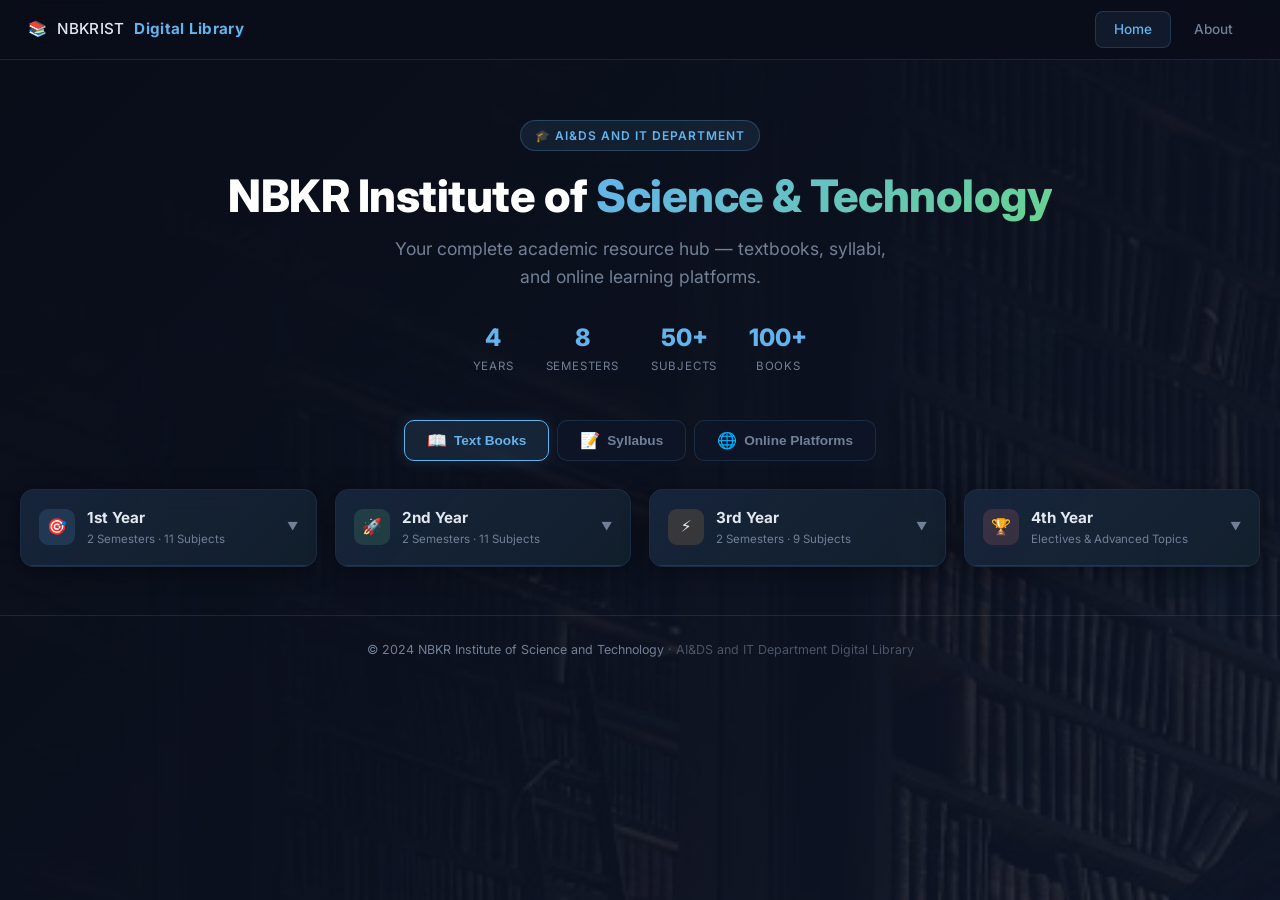
==== index.html @ 896ffeba "batch1_webfiles" ====
﻿<!DOCTYPE html>
<html lang="en">
<head>
<meta charset="UTF-8">
<meta name="viewport" content="width=device-width, initial-scale=1.0">
<title>NBKRIST Digital Library</title>
<link rel="stylesheet" href="styles.css">
<link rel="icon" href="images(3).jpeg">
</head>
<body>

<nav>
  <div class="nav-logo">📚 <span>NBKRIST</span> Digital Library</div>
  <div class="nav-links">
    <a href="index.html" class="active">Home</a>
    <a href="about.html">About</a>
  </div>
</nav>

<div class="hero">
  <div class="hero-eyebrow">🎓 AI&DS and IT Department</div>
  <h1 class="hero-title">NBKR Institute of <span>Science & Technology</span></h1>
  <p class="hero-sub">Your complete academic resource hub — textbooks, syllabi, and online learning platforms.</p>
  <div class="hero-stats">
    <div class="stat"><div class="stat-num">4</div><div class="stat-label">Years</div></div>
    <div class="stat"><div class="stat-num">8</div><div class="stat-label">Semesters</div></div>
    <div class="stat"><div class="stat-num">50+</div><div class="stat-label">Subjects</div></div>
    <div class="stat"><div class="stat-num">100+</div><div class="stat-label">Books</div></div>
  </div>
</div>

<div class="tabs-wrapper">
  <button class="tab-btn active" onclick="switchTab('books',this)"><span class="tab-icon">📖</span> Text Books</button>
  <button class="tab-btn" onclick="switchTab('syllabus',this)"><span class="tab-icon">📝</span> Syllabus</button>
  <button class="tab-btn" onclick="switchTab('online',this)"><span class="tab-icon">🌐</span> Online Platforms</button>
</div>

<!-- ===== BOOKS TAB ===== -->
<div id="tab-books" class="tab-panel active">
<div class="year-grid">

<!-- 1ST YEAR -->
<div class="year-card y1" id="yb1">
  <div class="year-header" onclick="toggleCard('yb1')">
    <div class="year-icon">🎯</div>
    <div class="year-info"><div class="year-name">1st Year</div><div class="year-count">2 Semesters · 11 Subjects</div></div>
    <div class="year-toggle">▼</div>
  </div>
  <div class="year-body">
    <!-- SEM 1 -->
    <div class="sem-block" id="sb-yb1-s1">
      <div class="sem-header" onclick="toggleSem('sb-yb1-s1')">
        <div class="sem-dot"></div><div class="sem-name">1st Semester</div><div class="sem-arrow">▶</div>
      </div>
      <div class="sem-body">
        <div class="subject-item" id="sub-bee"><div class="subject-header" onclick="toggleSubject('sub-bee')"><div class="subject-dot"></div><div class="subject-name">Basic Electrical &amp; Electronics Engg.</div><div class="subject-arrow">▶</div></div><div class="subject-body">
          <a class="book-link" href="bee/p-1/Basic Electrical Engineering.pdf" target="_blank"><span class="book-link-icon">📄</span>Basic Electrical Engineering – 3rd Ed.</a>
          <a class="book-link" href="bee/p-1/Basics-of-Electrical-and-Electronics-Engineering-min-5-244.pdf" target="_blank"><span class="book-link-icon">📄</span>Notes Material – 1</a>
          <a class="book-link" href="bee/p-1/Power System Engineering_S. Chakraborthy, Gupta and Bhatnagar-4-615.pdf" target="_blank"><span class="book-link-icon">📄</span>Power System Engineering – Chakraborthy</a>
          <a class="book-link" href="bee/p-1/sem1_2-_basic-electrical_engineering_unit_1_2_3_4_5_6_7_8-3-198.pdf" target="_blank"><span class="book-link-icon">📄</span>Notes Material – 2</a>
          <a class="book-link" href="bee/p-2/Digital-Electronics-text-book-1.pdf" target="_blank"><span class="book-link-icon">📄</span>Digital Electronics Textbook</a>
          <a class="book-link" href="bee/p-2/Electronic Devices and Circuit Theory - 11th Edition (1).pdf" target="_blank"><span class="book-link-icon">📄</span>Electronic Devices &amp; Circuit Theory – 11th Ed.</a>
        </div></div>
        <div class="subject-item" id="sub-ep"><div class="subject-header" onclick="toggleSubject('sub-ep')"><div class="subject-dot"></div><div class="subject-name">Engineering Physics</div><div class="subject-arrow">▶</div></div><div class="subject-body">
          <a class="book-link" href="ep/2-physics-5-199.pdf" target="_blank"><span class="book-link-icon">📄</span>Notes Material – 1</a>
          <a class="book-link" href="ep/ENGINEERING-PHYSICS-min-3-117.pdf" target="_blank"><span class="book-link-icon">📄</span>Notes Material – 2</a>
          <a class="book-link" href="ep/FULLBOOKPHYSICS.pdf" target="_blank"><span class="book-link-icon">📄</span>Full Textbook</a>
        </div></div>
        <div class="subject-item" id="sub-eg"><div class="subject-header" onclick="toggleSubject('sub-eg')"><div class="subject-dot"></div><div class="subject-name">Engineering Graphics</div><div class="subject-arrow">▶</div></div><div class="subject-body">
          <a class="book-link" href="eg/ENGINEERING DRAWING BY N.D BHATT-4-738.pdf" target="_blank"><span class="book-link-icon">📄</span>Engineering Drawing – N.D. Bhatt</a>
        </div></div>
        <div class="subject-item" id="sub-ip"><div class="subject-header" onclick="toggleSubject('sub-ip')"><div class="subject-dot"></div><div class="subject-name">Introduction to Programming (C)</div><div class="subject-arrow">▶</div></div><div class="subject-body">
          <a class="book-link" href="ip/[Kernighan-Ritchie]The_C_Programming_Language.pdf" target="_blank"><span class="book-link-icon">📄</span>The C Programming Language – K&amp;R</a>
          <a class="book-link" href="ip/C_Programming.pdf" target="_blank"><span class="book-link-icon">📄</span>C Programming</a>
          <a class="book-link" href="ip/SCHAUMS_OUTLINE_OF_THEORY_AND_PROBLEMS_O.pdf" target="_blank"><span class="book-link-icon">📄</span>Schaum's Outline – Theory &amp; Problems</a>
          <a class="book-link" href="ip/The.C.Programming.Language.2Nd.Ed Prentice.Hall.Brian.W.Kernighan.and.Dennis.M.Ritchie..pdf" target="_blank"><span class="book-link-icon">📄</span>C Programming Language – 2nd Ed.</a>
        </div></div>
        <div class="subject-item" id="sub-m1"><div class="subject-header" onclick="toggleSubject('sub-m1')"><div class="subject-dot"></div><div class="subject-name">Linear Algebra &amp; Calculus</div><div class="subject-arrow">▶</div></div><div class="subject-body">
          <a class="book-link" href="m1/23_12_2022_539602025-3-213.pdf" target="_blank"><span class="book-link-icon">📄</span>Notes Material – 1</a>
          <a class="book-link" href="m1/Advanced Engneering Maths.pdf" target="_blank"><span class="book-link-icon">📄</span>Advanced Engineering Maths</a>
          <a class="book-link" href="m1/Maths-Advanced Modern Engineering Mathematics 5th Ed.pdf" target="_blank"><span class="book-link-icon">📄</span>Advanced Modern Engineering Maths – 5th Ed.</a>
          <a class="book-link" href="m1/Thomas_Calculus.pdf" target="_blank"><span class="book-link-icon">📄</span>Thomas Calculus</a>
          <a class="book-link" href="m-2/Gilbert_Strang_Linear_Algebra_and_Its_Applicatio_230928_225121.pdf" target="_blank"><span class="book-link-icon">📄</span>Gilbert Strang – Linear Algebra</a>
          <a class="book-link" href="m-2/Nicholson-OpenLAWA-2018A.pdf" target="_blank"><span class="book-link-icon">📄</span>Nicholson – Open Linear Algebra</a>
        </div></div>
        <div class="subject-item" id="sub-it"><div class="subject-header" onclick="toggleSubject('sub-it')"><div class="subject-dot"></div><div class="subject-name">IT Workshop</div><div class="subject-arrow">▶</div></div><div class="subject-body">
          <a class="book-link" href="it/1BCOM6CA-Introduction-to-computers-&-Information-Technology-ENG.pdf" target="_blank"><span class="book-link-icon">📄</span>Intro to Computers &amp; IT</a>
          <a class="book-link" href="it/95.pdf" target="_blank"><span class="book-link-icon">📄</span>Introduction to Information Technology</a>
          <a class="book-link" href="it/Cisco.Press.IT.Essentials.PC.Hardware.and.Software.Labs.and.Study.Guide.3rd.Ed.pdf" target="_blank"><span class="book-link-icon">📄</span>Cisco IT Essentials – 3rd Ed.</a>
        </div></div>
      </div>
    </div>
    <!-- SEM 2 -->
    <div class="sem-block" id="sb-yb1-s2">
      <div class="sem-header" onclick="toggleSem('sb-yb1-s2')">
        <div class="sem-dot"></div><div class="sem-name">2nd Semester</div><div class="sem-arrow">▶</div>
      </div>
      <div class="sem-body">
        <div class="subject-item" id="sub-chem"><div class="subject-header" onclick="toggleSubject('sub-chem')"><div class="subject-dot"></div><div class="subject-name">Chemistry</div><div class="subject-arrow">▶</div></div><div class="subject-body">
          <a class="book-link" href="chem/1621583343 (1).pdf" target="_blank"><span class="book-link-icon">📄</span>Atkins Physical Chemistry – 8th Ed.</a>
          <a class="book-link" href="chem/Engg.Chemistry-4-111.pdf" target="_blank"><span class="book-link-icon">📄</span>Engineering Chemistry</a>
          <a class="book-link" href="chem/Engineering Chemistry Jain n Jain.pdf" target="_blank"><span class="book-link-icon">📄</span>Engineering Chemistry – Jain &amp; Jain</a>
        </div></div>
        <div class="subject-item" id="sub-bc"><div class="subject-header" onclick="toggleSubject('sub-bc')"><div class="subject-dot"></div><div class="subject-name">Basic Civil Engineering</div><div class="subject-arrow">▶</div></div><div class="subject-body">
          <a class="book-link" href="bc/101986842-basic-civil-engineering-s-s-bhavikatti.pdf" target="_blank"><span class="book-link-icon">📄</span>Basic Civil Engineering – Bhavikatti</a>
          <a class="book-link" href="bc/BASIC_CIVIL_AND_MECHANICAL_ENGINEERING-3-250.pdf" target="_blank"><span class="book-link-icon">📄</span>Basic Civil &amp; Mechanical Engg. – 1</a>
          <a class="book-link" href="bc/de4479d1234da19a11935c023d338121-3-174.pdf" target="_blank"><span class="book-link-icon">📄</span>Basic Civil &amp; Mechanical Engg. – 2</a>
        </div></div>
        <div class="subject-item" id="sub-bm"><div class="subject-header" onclick="toggleSubject('sub-bm')"><div class="subject-dot"></div><div class="subject-name">Basic Mechanical Engineering</div><div class="subject-arrow">▶</div></div><div class="subject-body">
          <a class="book-link" href="bm/425803401-IC-Engines-by-V-Ganeshan-PDFDrive-com-pdf.pdf" target="_blank"><span class="book-link-icon">📄</span>IC Engines – V. Ganeshan</a>
          <a class="book-link" href="bm/An Introduction to Mechanical Engineering.pdf" target="_blank"><span class="book-link-icon">📄</span>Introduction to Mechanical Engineering</a>
          <a class="book-link" href="bm/pdfcoffee.com_theory-of-machines-by-s-s-rattan-pdf-free-bead69a6.pdf" target="_blank"><span class="book-link-icon">📄</span>Theory of Machines – S.S. Rattan</a>
        </div></div>
        <div class="subject-item" id="sub-ce"><div class="subject-header" onclick="toggleSubject('sub-ce')"><div class="subject-dot"></div><div class="subject-name">Communicative English</div><div class="subject-arrow">▶</div></div><div class="subject-body">
          <a class="book-link" href="ce/Communicative-English-min.pdf" target="_blank"><span class="book-link-icon">📄</span>Communicative English Textbook</a>
        </div></div>
        <div class="subject-item" id="sub-ds"><div class="subject-header" onclick="toggleSubject('sub-ds')"><div class="subject-dot"></div><div class="subject-name">Data Structures</div><div class="subject-arrow">▶</div></div><div class="subject-body">
          <a class="book-link" href="ds/Data Structures and Algorithm Analysis in C by Mark Allen Weiss.pdf" target="_blank"><span class="book-link-icon">📄</span>Data Structures &amp; Algorithm Analysis – Weiss</a>
          <a class="book-link" href="ds/Fundamentals-of-Data-Structures-in-C-Ellis-Horowitz-Sartaj-Sahni-etc.-.pdf" target="_blank"><span class="book-link-icon">📄</span>Fundamentals of Data Structures in C – Horowitz</a>
        </div></div>
        <div class="subject-item" id="sub-m2"><div class="subject-header" onclick="toggleSubject('sub-m2')"><div class="subject-dot"></div><div class="subject-name">Differential Equations &amp; Vector Calculus</div><div class="subject-arrow">▶</div></div><div class="subject-body">
          <a class="book-link" href="m1/23_12_2022_539602025-3-213.pdf" target="_blank"><span class="book-link-icon">📄</span>Notes Material – 1</a>
          <a class="book-link" href="m1/Advanced Engneering Maths.pdf" target="_blank"><span class="book-link-icon">📄</span>Advanced Engineering Maths</a>
          <a class="book-link" href="m1/Thomas_Calculus.pdf" target="_blank"><span class="book-link-icon">📄</span>Thomas Calculus</a>
        </div></div>
      </div>
    </div>
  </div>
</div>

<!-- 2ND YEAR -->
<div class="year-card y2" id="yb2">
  <div class="year-header" onclick="toggleCard('yb2')">
    <div class="year-icon">🚀</div>
    <div class="year-info"><div class="year-name">2nd Year</div><div class="year-count">2 Semesters · 11 Subjects</div></div>
    <div class="year-toggle">▼</div>
  </div>
  <div class="year-body">
    <div class="sem-block" id="sb-yb2-s1">
      <div class="sem-header" onclick="toggleSem('sb-yb2-s1')"><div class="sem-dot"></div><div class="sem-name">1st Semester</div><div class="sem-arrow">▶</div></div>
      <div class="sem-body">
        <div class="subject-item" id="sub-java"><div class="subject-header" onclick="toggleSubject('sub-java')"><div class="subject-dot"></div><div class="subject-name">Java Programming</div><div class="subject-arrow">▶</div></div><div class="subject-body">
          <a class="book-link" href="java/j-1.pdf" target="_blank"><span class="book-link-icon">📄</span>Introduction to Programming Using Java – 1</a>
          <a class="book-link" href="java/j-3.pdf" target="_blank"><span class="book-link-icon">��</span>Java 9 For Programmers</a>
          <a class="book-link" href="java/j-4.pdf" target="_blank"><span class="book-link-icon">📄</span>Introduction to Java Programming – 8th Ed.</a>
          <a class="book-link" href="java/j-5.pdf" target="_blank"><span class="book-link-icon">📄</span>Introduction to Java Programming – 10th Ed.</a>
        </div></div>
        <div class="subject-item" id="sub-es"><div class="subject-header" onclick="toggleSubject('sub-es')"><div class="subject-dot"></div><div class="subject-name">Environmental Science</div><div class="subject-arrow">▶</div></div><div class="subject-body">
          <a class="book-link" href="es/22080_270724125248_Anindita Basak - Environmental Studies-Pearson Education (2015).pdf" target="_blank"><span class="book-link-icon">📄</span>Environmental Studies – Pearson (2015)</a>
          <a class="book-link" href="es/env.pdf" target="_blank"><span class="book-link-icon">📄</span>Environmental Studies – 2</a>
        </div></div>
        <div class="subject-item" id="sub-dbms"><div class="subject-header" onclick="toggleSubject('sub-dbms')"><div class="subject-dot"></div><div class="subject-name">Database Management Systems</div><div class="subject-arrow">▶</div></div><div class="subject-body">
          <a class="book-link" href="dbms/Fundamentals_of_Database_Systems_6th_Edition-1.pdf" target="_blank"><span class="book-link-icon">📄</span>Fundamentals of Database Systems – 6th Ed.</a>
          <a class="book-link" href="dbms/s_feuerstein_oracle-pl_sql-programming_6th-edition_2014.pdf" target="_blank"><span class="book-link-icon">📄</span>Oracle PL/SQL Programming – 6th Ed.</a>
        </div></div>
        <div class="subject-item" id="sub-dmgt"><div class="subject-header" onclick="toggleSubject('sub-dmgt')"><div class="subject-dot"></div><div class="subject-name">Discrete Mathematics &amp; Graph Theory</div><div class="subject-arrow">▶</div></div><div class="subject-body">
          <a class="book-link" href="dmgt/Discrete Mathematics and Its Applications, 7 edition - Rosen.pdf" target="_blank"><span class="book-link-icon">📄</span>Discrete Mathematics – Rosen 7th Ed.</a>
          <a class="book-link" href="dmgt/Maths-Discrete Mathematics & its Applications 8th Ed.pdf" target="_blank"><span class="book-link-icon">📄</span>Discrete Mathematics – 8th Ed.</a>
        </div></div>
        <div class="subject-item" id="sub-adsa"><div class="subject-header" onclick="toggleSubject('sub-adsa')"><div class="subject-dot"></div><div class="subject-name">Advanced Data Structures &amp; Algorithms</div><div class="subject-arrow">▶</div></div><div class="subject-body">
          <a class="book-link" href="adsa/fundamentals-of-computer-algorithms-by-ellis-horowitz-1984.pdf" target="_blank"><span class="book-link-icon">📄</span>Fundamentals of Computer Algorithms – Horowitz</a>
          <a class="book-link" href="adsa/horowitz-and-sahani-fundamentals-of-computer-algorithms-2nd-edition.pdf" target="_blank"><span class="book-link-icon">📄</span>Fundamentals of Computer Algorithms – 2nd Ed.</a>
        </div></div>
        <div class="subject-item" id="sub-uhv"><div class="subject-header" onclick="toggleSubject('sub-uhv')"><div class="subject-dot"></div><div class="subject-name">UHV &amp; Ethical Conduct</div><div class="subject-arrow">▶</div></div><div class="subject-body">
          <a class="book-link" href="uhv/uhv-1.pdf" target="_blank"><span class="book-link-icon">📄</span>UHV Textbook</a>
        </div></div>
      </div>
    </div>
    <div class="sem-block" id="sb-yb2-s2">
      <div class="sem-header" onclick="toggleSem('sb-yb2-s2')"><div class="sem-dot"></div><div class="sem-name">2nd Semester</div><div class="sem-arrow">▶</div></div>
      <div class="sem-body">
        <div class="subject-item" id="sub-smds"><div class="subject-header" onclick="toggleSubject('sub-smds')"><div class="subject-dot"></div><div class="subject-name">Statistical Methods for Data Science</div><div class="subject-arrow">▶</div></div><div class="subject-body">
          <a class="book-link" href="smds/Miller & Freund's Probability and Statistics for Engineers.pdf" target="_blank"><span class="book-link-icon">📄</span>Miller &amp; Freund's Probability &amp; Statistics</a>
          <a class="book-link" href="smds/Statistical inference for data science.pdf" target="_blank"><span class="book-link-icon">📄</span>Statistical Inference for Data Science</a>
        </div></div>
        <div class="subject-item" id="sub-dlco"><div class="subject-header" onclick="toggleSubject('sub-dlco')"><div class="subject-dot"></div><div class="subject-name">Digital Logic &amp; Computer Organization</div><div class="subject-arrow">▶</div></div><div class="subject-body">
          <a class="book-link" href="dlco/Azal2020-01-22-12-16-48-75016.pdf" target="_blank"><span class="book-link-icon">📄</span>Digital Logic Textbook – 1</a>
          <a class="book-link" href="dlco/computer-systems-Architecture.pdf" target="_blank"><span class="book-link-icon">📄</span>Computer Systems Architecture</a>
          <a class="book-link" href="dlco/Digital Design With an Introduction to the Verilog HDL, VHDL and Systemverilog 6th Ed.pdf" target="_blank"><span class="book-link-icon">📄</span>Digital Design with Verilog HDL – 6th Ed.</a>
        </div></div>
        <div class="subject-item" id="sub-be"><div class="subject-header" onclick="toggleSubject('sub-be')"><div class="subject-dot"></div><div class="subject-name">Business Environment</div><div class="subject-arrow">▶</div></div><div class="subject-body">
          <a class="book-link" href="be/Business Environment FInal ISBN_724.pdf" target="_blank"><span class="book-link-icon">📄</span>Business Environment – 1</a>
          <a class="book-link" href="be/DCOM105_DCOM402_DMGT105_DMGT401_BUSINESS_ENVIRONMENT.pdf" target="_blank"><span class="book-link-icon">📄</span>Business Environment – 2</a>
          <a class="book-link" href="be/IIMM_BE_Book.pdf" target="_blank"><span class="book-link-icon">📄</span>Business Environment – IIMM</a>
        </div></div>
        <div class="subject-item" id="sub-ai"><div class="subject-header" onclick="toggleSubject('sub-ai')"><div class="subject-dot"></div><div class="subject-name">Artificial Intelligence</div><div class="subject-arrow">▶</div></div><div class="subject-body">
          <a class="book-link" href="ai/artificial intelligence structures and strategies for  complex problem solving.pdf" target="_blank"><span class="book-link-icon">📄</span>AI – Structures &amp; Strategies for Problem Solving</a>
          <a class="book-link" href="ai/Artificial_Intelligence.pdf" target="_blank"><span class="book-link-icon">📄</span>Artificial Intelligence</a>
          <a class="book-link" href="ai/Kevin Knight, Elaine Rich, B. Nair - Artificial Intelligence (2010, Tata McGraw-Hill Education Pvt. Ltd.) - libgen.lc.pdf" target="_blank"><span class="book-link-icon">📄</span>AI – Kevin Knight, Elaine Rich</a>
          <a class="book-link" href="ai/preview-9781292153971_A27091185.pdf" target="_blank"><span class="book-link-icon">📄</span>AI: A Modern Approach – 3rd Ed. (Pearson)</a>
        </div></div>
        <div class="subject-item" id="sub-fs"><div class="subject-header" onclick="toggleSubject('sub-fs')"><div class="subject-dot"></div><div class="subject-name">Full Stack Development – 1</div><div class="subject-arrow">▶</div></div><div class="subject-body">
          <a class="book-link" href="fs/Azal2020-01-22-01-38-51-40850.pdf" target="_blank"><span class="book-link-icon">📄</span>Internet &amp; WWW How to Program – 4th Ed.</a>
          <a class="book-link" href="fs/deitel-internet-world-wide-web-how-to-program-2e-2001.pdf" target="_blank"><span class="book-link-icon">📄</span>Deitel – Internet &amp; WWW How to Program</a>
          <a class="book-link" href="fs/Learning_PHP_A_Gentle_Introduction_to_the_Web_39_s_Most_Popular_Language.pdf" target="_blank"><span class="book-link-icon">📄</span>Learning PHP – A Gentle Introduction</a>
        </div></div>
        <div class="subject-item" id="sub-ids"><div class="subject-header" onclick="toggleSubject('sub-ids')"><div class="subject-dot"></div><div class="subject-name">Introduction to Data Science</div><div class="subject-arrow">▶</div></div><div class="subject-body">
          <a class="book-link" href="ids/ids-1.pdf" target="_blank"><span class="book-link-icon">📄</span>Introduction to Data Science – 1</a>
          <a class="book-link" href="ids/ids-2.pdf" target="_blank"><span class="book-link-icon">📄</span>Data Science from Scratch</a>
        </div></div>
      </div>
    </div>
  </div>
</div>

<!-- 3RD YEAR -->
<div class="year-card y3" id="yb3">
  <div class="year-header" onclick="toggleCard('yb3')">
    <div class="year-icon">⚡</div>
    <div class="year-info"><div class="year-name">3rd Year</div><div class="year-count">2 Semesters · 9 Subjects</div></div>
    <div class="year-toggle">▼</div>
  </div>
  <div class="year-body">
    <div class="sem-block" id="sb-yb3-s1">
      <div class="sem-header" onclick="toggleSem('sb-yb3-s1')"><div class="sem-dot"></div><div class="sem-name">1st Semester</div><div class="sem-arrow">▶</div></div>
      <div class="sem-body">
        <div class="subject-item" id="sub-cn"><div class="subject-header" onclick="toggleSubject('sub-cn')"><div class="subject-dot"></div><div class="subject-name">Computer Networking</div><div class="subject-arrow">▶</div></div><div class="subject-body">
          <a class="book-link" href="cn/Computer Networking_ A Top-Down Approach 6th Edition.pdf" target="_blank"><span class="book-link-icon">📄</span>Computer Networking: A Top-Down Approach – 6th Ed.</a>
        </div></div>
        <div class="subject-item" id="sub-genai"><div class="subject-header" onclick="toggleSubject('sub-genai')"><div class="subject-dot"></div><div class="subject-name">Generative AI</div><div class="subject-arrow">▶</div></div><div class="subject-body">
          <a class="book-link" href="generativeai/generative-ai-harvard.pdf" target="_blank"><span class="book-link-icon">📄</span>Generative AI – Harvard</a>
          <a class="book-link" href="generativeai/Generative-AI.pdf" target="_blank"><span class="book-link-icon">📄</span>Generative AI – 2</a>
        </div></div>
        <div class="subject-item" id="sub-co"><div class="subject-header" onclick="toggleSubject('sub-co')"><div class="subject-dot"></div><div class="subject-name">Computer Organization</div><div class="subject-arrow">▶</div></div><div class="subject-body">
          <a class="book-link" href="co/Computer_Organization_5th_Edition.pdf" target="_blank"><span class="book-link-icon">📄</span>Computer Organization – 5th Ed.</a>
          <a class="book-link" href="co/Computer-Organization-Architecture-Book-3.pdf" target="_blank"><span class="book-link-icon">📄</span>Computer Organization &amp; Architecture</a>
        </div></div>
        <div class="subject-item" id="sub-se"><div class="subject-header" onclick="toggleSubject('sub-se')"><div class="subject-dot"></div><div class="subject-name">Software Engineering</div><div class="subject-arrow">▶</div></div><div class="subject-body">
          <a class="book-link" href="se/16_EBOOK-7th_ed_software_engineering_a_practitioners_approach_by_roger_s._pressman_.pdf" target="_blank"><span class="book-link-icon">📄</span>Software Engineering – Pressman 7th Ed.</a>
        </div></div>
      </div>
    </div>
    <div class="sem-block" id="sb-yb3-s2">
      <div class="sem-header" onclick="toggleSem('sb-yb3-s2')"><div class="sem-dot"></div><div class="sem-name">2nd Semester</div><div class="sem-arrow">▶</div></div>
      <div class="sem-body">
        <div class="subject-item" id="sub-os"><div class="subject-header" onclick="toggleSubject('sub-os')"><div class="subject-dot"></div><div class="subject-name">Operating Systems</div><div class="subject-arrow">▶</div></div><div class="subject-body">
          <a class="book-link" href="os/Silberschatz 9th edition.pdf" target="_blank"><span class="book-link-icon">📄</span>Operating System Concepts – Silberschatz 9th Ed.</a>
        </div></div>
        <div class="subject-item" id="sub-ml"><div class="subject-header" onclick="toggleSubject('sub-ml')"><div class="subject-dot"></div><div class="subject-name">Machine Learning</div><div class="subject-arrow">▶</div></div><div class="subject-body">
          <a class="book-link" href="ml/Machine Learning for Absolute Beginners.pdf" target="_blank"><span class="book-link-icon">📄</span>Machine Learning for Absolute Beginners</a>
          <a class="book-link" href="ml/Machine Learning for Dummies.pdf" target="_blank"><span class="book-link-icon">📄</span>Machine Learning for Dummies</a>
        </div></div>
        <div class="subject-item" id="sub-nlp"><div class="subject-header" onclick="toggleSubject('sub-nlp')"><div class="subject-dot"></div><div class="subject-name">Natural Language Processing</div><div class="subject-arrow">▶</div></div><div class="subject-body">
          <a class="book-link" href="nlp/nlp-1.pdf" target="_blank"><span class="book-link-icon">📄</span>NLP – 1</a>
          <a class="book-link" href="nlp/NLTK.pdf" target="_blank"><span class="book-link-icon">📄</span>NLTK Book</a>
        </div></div>
        <div class="subject-item" id="sub-dl"><div class="subject-header" onclick="toggleSubject('sub-dl')"><div class="subject-dot"></div><div class="subject-name">Deep Learning</div><div class="subject-arrow">▶</div></div><div class="subject-body">
          <a class="book-link" href="dl/Deep Learning by Ian Goodfellow.pdf" target="_blank"><span class="book-link-icon">📄</span>Deep Learning – Ian Goodfellow</a>
          <a class="book-link" href="dl/deeplearningwithpython.pdf" target="_blank"><span class="book-link-icon">📄</span>Deep Learning with Python</a>
        </div></div>
        <div class="subject-item" id="sub-dv"><div class="subject-header" onclick="toggleSubject('sub-dv')"><div class="subject-dot"></div><div class="subject-name">Data Visualization</div><div class="subject-arrow">▶</div></div><div class="subject-body">
          <a class="book-link" href="datavis/Handbook_of_Data_Visualization.pdf" target="_blank"><span class="book-link-icon">📄</span>Handbook of Data Visualization</a>
          <a class="book-link" href="datavis/sosulski-kristen-data-visualization-made-simple_-insights-into-becoming-visual-2019-routledge.pdf" target="_blank"><span class="book-link-icon">📄</span>Data Visualization Made Simple – Sosulski</a>
          <a class="book-link" href="datavis/The-Data-Visualization-workshop.pdf" target="_blank"><span class="book-link-icon">📄</span>The Data Visualization Workshop</a>
        </div></div>
      </div>
    </div>
  </div>
</div>

<!-- 4TH YEAR -->
<div class="year-card y4" id="yb4">
  <div class="year-header" onclick="toggleCard('yb4')">
    <div class="year-icon">🏆</div>
    <div class="year-info"><div class="year-name">4th Year</div><div class="year-count">Electives &amp; Advanced Topics</div></div>
    <div class="year-toggle">▼</div>
  </div>
  <div class="year-body">
    <div class="flat-subject" id="fs-bd"><div class="flat-subject-header" onclick="toggleFlat('fs-bd')"><div class="flat-subject-dot"></div><div class="flat-subject-name">Big Data Analytics</div><div class="flat-subject-arrow">▶</div></div><div class="flat-subject-body">
      <a class="book-link" href="bd/Big Data Analytics by RaJ Kamal, Preethi Saxena,TMH.pdf" target="_blank"><span class="book-link-icon">📄</span>Big Data Analytics – Raj Kamal</a>
      <a class="book-link" href="bd/Data Science _ Big Data Analytics ( PDFDrive ).pdf" target="_blank"><span class="book-link-icon">📄</span>Data Science &amp; Big Data Analytics</a>
      <a class="book-link" href="bd/IntroductiontoBigDataAnalytics.pdf" target="_blank"><span class="book-link-icon">📄</span>Introduction to Big Data Analytics</a>
    </div></div>
    <div class="flat-subject" id="fs-bc"><div class="flat-subject-header" onclick="toggleFlat('fs-bc')"><div class="flat-subject-dot"></div><div class="flat-subject-name">Blockchain Technology</div><div class="flat-subject-arrow">▶</div></div><div class="flat-subject-body">
      <a class="book-link" href="blockchain/BlockchainTextBook.pdf" target="_blank"><span class="book-link-icon">📄</span>Blockchain Textbook</a>
      <a class="book-link" href="blockchain/Mastering_Blockchain_2nd_Edition.pdf" target="_blank"><span class="book-link-icon">📄</span>Mastering Blockchain – 2nd Ed.</a>
      <a class="book-link" href="blockchain/River-Blockchain.pdf" target="_blank"><span class="book-link-icon">📄</span>River Blockchain</a>
    </div></div>
    <div class="flat-subject" id="fs-hrm"><div class="flat-subject-header" onclick="toggleFlat('fs-hrm')"><div class="flat-subject-dot"></div><div class="flat-subject-name">Human Resource Management</div><div class="flat-subject-arrow">▶</div></div><div class="flat-subject-body">
      <a class="book-link" href="HRM/Human_Resource_Management_32088.pdf" target="_blank"><span class="book-link-icon">📄</span>Human Resource Management</a>
      <a class="book-link" href="HRM/Human-Resource-Management-by-Pravin-Durai.pdf" target="_blank"><span class="book-link-icon">📄</span>HRM – Pravin Durai</a>
      <a class="book-link" href="HRM/Symbiosis_HumanResourceManagement.pdf" target="_blank"><span class="book-link-icon">📄</span>Symbiosis HRM</a>
    </div></div>
    <div class="flat-subject" id="fs-rl"><div class="flat-subject-header" onclick="toggleFlat('fs-rl')"><div class="flat-subject-dot"></div><div class="flat-subject-name">Reinforcement Learning</div><div class="flat-subject-arrow">▶</div></div><div class="flat-subject-body">
      <a class="book-link" href="rl/BartoSutton.pdf" target="_blank"><span class="book-link-icon">📄</span>Reinforcement Learning – Barto &amp; Sutton</a>
      <a class="book-link" href="rl/RLCOURSECOMPLETE.pdf" target="_blank"><span class="book-link-icon">📄</span>RL Course Complete</a>
      <a class="book-link" href="rl/SuttonBartoIPRLBook2ndEd.pdf" target="_blank"><span class="book-link-icon">📄</span>Sutton &amp; Barto RL Book – 2nd Ed.</a>
    </div></div>
    <div class="flat-subject" id="fs-pe"><div class="flat-subject-header" onclick="toggleFlat('fs-pe')"><div class="flat-subject-dot"></div><div class="flat-subject-name">Prompt Engineering</div><div class="flat-subject-arrow">▶</div></div><div class="flat-subject-body">
      <a class="book-link" href="pe/book_english_version.pdf" target="_blank"><span class="book-link-icon">📄</span>Prompt Engineering Book</a>
      <a class="book-link" href="pe/prompt-engineering-playbook-beta-v3.pdf" target="_blank"><span class="book-link-icon">📄</span>Prompt Engineering Playbook</a>
      <a class="book-link" href="pe/The Art of Asking ChatGPT for High-Quality Answers--Ibrahim_John.pdf" target="_blank"><span class="book-link-icon">📄</span>The Art of Asking ChatGPT – Ibrahim John</a>
    </div></div>
  </div>
</div>

</div><!-- end year-grid -->
</div><!-- end tab-books -->

<!-- ===== SYLLABUS TAB ===== -->
<div id="tab-syllabus" class="tab-panel">
<div class="year-grid">

<div class="year-card y1" id="ys1">
  <div class="year-header" onclick="toggleCard('ys1')">
    <div class="year-icon">🎯</div>
    <div class="year-info"><div class="year-name">1st Year</div><div class="year-count">Syllabus PDFs</div></div>
    <div class="year-toggle">▼</div>
  </div>
  <div class="year-body">
    <div class="sem-block" id="ss-y1-s1">
      <div class="sem-header" onclick="toggleSem('ss-y1-s1')"><div class="sem-dot"></div><div class="sem-name">1st Semester</div><div class="sem-arrow">▶</div></div>
      <div class="sem-body">
        <a class="syllabus-link" href="syllabus1/23ES11T3–BASIC ELECTRICAL & ELECTRONICS ENGINEERING.pdf" target="_blank"><span class="book-link-icon">📋</span>Basic Electrical &amp; Electronics Engineering</a>
        <a class="syllabus-link" href="syllabus1/23BS11T1-ENGINEERING PHYSICS.pdf" target="_blank"><span class="book-link-icon">📋</span>Engineering Physics</a>
        <a class="syllabus-link" href="syllabus1/23ES11T4–ENGINEERING GRAPHICS.pdf" target="_blank"><span class="book-link-icon">📋</span>Engineering Graphics</a>
        <a class="syllabus-link" href="syllabus1/23ES11T1–INTRODUCTION TO PROGRAMMING.pdf" target="_blank"><span class="book-link-icon">📋</span>Introduction to Programming</a>
        <a class="syllabus-link" href="syllabus1/23BS11T3-LINEAR ALGEBRA & CALCULUS.pdf" target="_blank"><span class="book-link-icon">📋</span>Linear Algebra &amp; Calculus</a>
        <a class="syllabus-link" href="syllabus1/23ES11P3–IT WORKSHOP.pdf" target="_blank"><span class="book-link-icon">📋</span>IT Workshop</a>
      </div>
    </div>
    <div class="sem-block" id="ss-y1-s2">
      <div class="sem-header" onclick="toggleSem('ss-y1-s2')"><div class="sem-dot"></div><div class="sem-name">2nd Semester</div><div class="sem-arrow">▶</div></div>
      <div class="sem-body">
        <a class="syllabus-link" href="syllabus2/23BS12T2 - CHEMISTRY.pdf.crdownload" target="_blank"><span class="book-link-icon">📋</span>Chemistry</a>
        <a class="syllabus-link" href="syllabus1/23ES12T1 - BASIC CIVIL AND MECHANICAL ENGINEERING.pdf" target="_blank"><span class="book-link-icon">📋</span>Basic Civil &amp; Mechanical Engineering</a>
        <a class="syllabus-link" href="syllabus1/23BS12T5 - COMMUNICATIVE ENGLISH.pdf" target="_blank"><span class="book-link-icon">📋</span>Communicative English</a>
        <a class="syllabus-link" href="syllabus1/23CS12T1 – DATA STRUCTURES.pdf" target="_blank"><span class="book-link-icon">📋</span>Data Structures</a>
        <a class="syllabus-link" href="syllabus1/23BS12T4 - DIFFERENTIAL EQUATIONS & VECTOR CALCULUS.pdf" target="_blank"><span class="book-link-icon">📋</span>Differential Equations &amp; Vector Calculus</a>
      </div>
    </div>
  </div>
</div>

<div class="year-card y2" id="ys2">
  <div class="year-header" onclick="toggleCard('ys2')">
    <div class="year-icon">🚀</div>
    <div class="year-info"><div class="year-name">2nd Year</div><div class="year-count">Syllabus PDFs</div></div>
    <div class="year-toggle">▼</div>
  </div>
  <div class="year-body">
    <div class="sem-block" id="ss-y2-s1">
      <div class="sem-header" onclick="toggleSem('ss-y2-s1')"><div class="sem-dot"></div><div class="sem-name">1st Semester</div><div class="sem-arrow">▶</div></div>
      <div class="sem-body">
        <a class="syllabus-link" href="syllabus1/23CS21T2 - OBJECT-ORIENTED PROGRAMMING THROUGH JAVA.pdf" target="_blank"><span class="book-link-icon">📋</span>OOP Through Java</a>
        <a class="syllabus-link" href="syllabus1/23AC21T1- ENVIRONMENTAL SCIENCE.pdf" target="_blank"><span class="book-link-icon">📋</span>Environmental Science</a>
        <a class="syllabus-link" href="syllabus1/23AD21T1 - DATABASE MANAGEMENT SYSTEMS.pdf" target="_blank"><span class="book-link-icon">📋</span>Database Management Systems</a>
        <a class="syllabus-link" href="syllabus1/23BS21T5 -DISCRETE MATHEMATICS & GRAPH THEORY.pdf" target="_blank"><span class="book-link-icon">📋</span>Discrete Mathematics &amp; Graph Theory</a>
        <a class="syllabus-link" href="syllabus1/23CS21T1 - ADVANCED DATA STRUCTURES & ALGORITHM ANALYSIS.pdf" target="_blank"><span class="book-link-icon">📋</span>Advanced Data Structures &amp; Algorithm Analysis</a>
        <a class="syllabus-link" href="syllabus1/23BS21T6 - UNIVERSAL HUMAN VALUES–UNDERSTANDING HARMONY AND ETHICAL HUMAN CONDUCT.pdf" target="_blank"><span class="book-link-icon">📋</span>UHV &amp; Ethical Conduct</a>
      </div>
    </div>
    <div class="sem-block" id="ss-y2-s2">
      <div class="sem-header" onclick="toggleSem('ss-y2-s2')"><div class="sem-dot"></div><div class="sem-name">2nd Semester</div><div class="sem-arrow">▶</div></div>
      <div class="sem-body">
        <a class="syllabus-link" href="syllabus1/23BS22T3 - STATISTICAL METHODS FOR DATA SCIENCE.pdf" target="_blank"><span class="book-link-icon">📋</span>Statistical Methods for Data Science</a>
        <a class="syllabus-link" href="syllabus1/23CS22T2 - DIGITAL LOGIC & COMPUTER ORGANIZATION.pdf" target="_blank"><span class="book-link-icon">📋</span>Digital Logic &amp; Computer Organization</a>
        <a class="syllabus-link" href="syllabus1/23BS22T5 - BUSINESS ENVIRONMENT.pdf" target="_blank"><span class="book-link-icon">📋</span>Business Environment</a>
        <a class="syllabus-link" href="syllabus1/23CA22T1- ARTIFICIAL INTELLIGENCE.pdf" target="_blank"><span class="book-link-icon">📋</span>Artificial Intelligence</a>
        <a class="syllabus-link" href="syllabus1/23CS22SC - FULL STACK DEVELOPMENT – 1.pdf" target="_blank"><span class="book-link-icon">📋</span>Full Stack Development – 1</a>
        <a class="syllabus-link" href="syllabus1/23CD22T2- INTRODUCTION TO DATA SCIENCE.pdf" target="_blank"><span class="book-link-icon">📋</span>Introduction to Data Science</a>
      </div>
    </div>
  </div>
</div>

<div class="year-card y3" id="ys3">
  <div class="year-header" onclick="toggleCard('ys3')">
    <div class="year-icon">⚡</div>
    <div class="year-info"><div class="year-name">3rd Year</div><div class="year-count">Coming Soon</div></div>
    <div class="year-toggle">▼</div>
  </div>
  <div class="year-body">
    <p style="color:var(--text-muted);font-size:0.82rem;padding:12px 8px;">Syllabus will be updated soon.</p>
  </div>
</div>

<div class="year-card y4" id="ys4">
  <div class="year-header" onclick="toggleCard('ys4')">
    <div class="year-icon">🏆</div>
    <div class="year-info"><div class="year-name">4th Year</div><div class="year-count">Coming Soon</div></div>
    <div class="year-toggle">▼</div>
  </div>
  <div class="year-body">
    <p style="color:var(--text-muted);font-size:0.82rem;padding:12px 8px;">Syllabus will be updated soon.</p>
  </div>
</div>

</div>
</div><!-- end tab-syllabus -->

<!-- ===== ONLINE PLATFORMS TAB ===== -->
<div id="tab-online" class="tab-panel">
<div class="year-grid">

<div class="year-card y1" id="yo1">
  <div class="year-header" onclick="toggleCard('yo1')">
    <div class="year-icon">🎯</div>
    <div class="year-info"><div class="year-name">1st Year</div><div class="year-count">Online Resources</div></div>
    <div class="year-toggle">▼</div>
  </div>
  <div class="year-body">
    <div class="sem-block" id="so-y1-s1">
      <div class="sem-header" onclick="toggleSem('so-y1-s1')"><div class="sem-dot"></div><div class="sem-name">1st Semester</div><div class="sem-arrow">▶</div></div>
      <div class="sem-body">
        <div class="subject-item" id="so-bee"><div class="subject-header" onclick="toggleSubject('so-bee')"><div class="subject-dot"></div><div class="subject-name">Basic Electrical &amp; Electronics Engg.</div><div class="subject-arrow">▶</div></div><div class="subject-body">
          <a class="platform-link" href="https://www.geeksforgeeks.org/basic-electrical-and-electronics-engineering/" target="_blank"><span class="book-link-icon">🌐</span>GeeksforGeeks – BEE</a>
          <a class="platform-link" href="https://www.youtube.com/playlist?list=PL9ooVrP1hQOGyFc60sExNX1qBWJyV5IMb" target="_blank"><span class="book-link-icon">▶️</span>YouTube Playlist</a>
        </div></div>
        <div class="subject-item" id="so-ep"><div class="subject-header" onclick="toggleSubject('so-ep')"><div class="subject-dot"></div><div class="subject-name">Engineering Physics</div><div class="subject-arrow">▶</div></div><div class="subject-body">
          <a class="platform-link" href="https://www.geeksforgeeks.org/engineering-physics/" target="_blank"><span class="book-link-icon">🌐</span>GeeksforGeeks – Engineering Physics</a>
          <a class="platform-link" href="https://www.youtube.com/playlist?list=PL9ooVrP1hQOGyFc60sExNX1qBWJyV5IMb" target="_blank"><span class="book-link-icon">▶️</span>YouTube Playlist</a>
        </div></div>
        <div class="subject-item" id="so-eg"><div class="subject-header" onclick="toggleSubject('so-eg')"><div class="subject-dot"></div><div class="subject-name">Engineering Graphics</div><div class="subject-arrow">▶</div></div><div class="subject-body">
          <a class="platform-link" href="https://www.geeksforgeeks.org/engineering-graphics/" target="_blank"><span class="book-link-icon">🌐</span>GeeksforGeeks – Engineering Graphics</a>
          <a class="platform-link" href="https://www.youtube.com/playlist?list=PL9ooVrP1hQOGyFc60sExNX1qBWJyV5IMb" target="_blank"><span class="book-link-icon">▶️</span>YouTube Playlist</a>
        </div></div>
        <div class="subject-item" id="so-ip"><div class="subject-header" onclick="toggleSubject('so-ip')"><div class="subject-dot"></div><div class="subject-name">Introduction to Programming</div><div class="subject-arrow">▶</div></div><div class="subject-body">
          <a class="platform-link" href="https://www.geeksforgeeks.org/c-programming-language/" target="_blank"><span class="book-link-icon">🌐</span>GeeksforGeeks – C Programming</a>
          <a class="platform-link" href="https://www.youtube.com/playlist?list=PL9ooVrP1hQOGyFc60sExNX1qBWJyV5IMb" target="_blank"><span class="book-link-icon">▶️</span>YouTube Playlist</a>
        </div></div>
        <div class="subject-item" id="so-m1"><div class="subject-header" onclick="toggleSubject('so-m1')"><div class="subject-dot"></div><div class="subject-name">Linear Algebra &amp; Calculus</div><div class="subject-arrow">▶</div></div><div class="subject-body">
          <a class="platform-link" href="https://www.khanacademy.org/math/linear-algebra" target="_blank"><span class="book-link-icon">🌐</span>Khan Academy – Linear Algebra</a>
          <a class="platform-link" href="https://www.youtube.com/playlist?list=PL9ooVrP1hQOGyFc60sExNX1qBWJyV5IMb" target="_blank"><span class="book-link-icon">▶️</span>YouTube Playlist</a>
        </div></div>
        <div class="subject-item" id="so-it"><div class="subject-header" onclick="toggleSubject('so-it')"><div class="subject-dot"></div><div class="subject-name">IT Workshop</div><div class="subject-arrow">▶</div></div><div class="subject-body">
          <a class="platform-link" href="https://www.geeksforgeeks.org/it-workshop/" target="_blank"><span class="book-link-icon">🌐</span>GeeksforGeeks – IT Workshop</a>
          <a class="platform-link" href="https://www.youtube.com/playlist?list=PL9ooVrP1hQOGyFc60sExNX1qBWJyV5IMb" target="_blank"><span class="book-link-icon">▶️</span>YouTube Playlist</a>
        </div></div>
      </div>
    </div>
    <div class="sem-block" id="so-y1-s2">
      <div class="sem-header" onclick="toggleSem('so-y1-s2')"><div class="sem-dot"></div><div class="sem-name">2nd Semester</div><div class="sem-arrow">▶</div></div>
      <div class="sem-body">
        <div class="subject-item" id="so-chem"><div class="subject-header" onclick="toggleSubject('so-chem')"><div class="subject-dot"></div><div class="subject-name">Chemistry</div><div class="subject-arrow">▶</div></div><div class="subject-body">
          <a class="platform-link" href="https://www.geeksforgeeks.org/chemistry/" target="_blank"><span class="book-link-icon">🌐</span>GeeksforGeeks – Chemistry</a>
          <a class="platform-link" href="https://www.youtube.com/playlist?list=PL9ooVrP1hQOGyFc60sExNX1qBWJyV5IMb" target="_blank"><span class="book-link-icon">▶️</span>YouTube Playlist</a>
        </div></div>
        <div class="subject-item" id="so-ds"><div class="subject-header" onclick="toggleSubject('so-ds')"><div class="subject-dot"></div><div class="subject-name">Data Structures</div><div class="subject-arrow">▶</div></div><div class="subject-body">
          <a class="platform-link" href="https://www.geeksforgeeks.org/data-structures/" target="_blank"><span class="book-link-icon">🌐</span>GeeksforGeeks – Data Structures</a>
          <a class="platform-link" href="https://www.youtube.com/playlist?list=PL9ooVrP1hQOGyFc60sExNX1qBWJyV5IMb" target="_blank"><span class="book-link-icon">▶️</span>YouTube Playlist</a>
        </div></div>
      </div>
    </div>
  </div>
</div>

<div class="year-card y2" id="yo2">
  <div class="year-header" onclick="toggleCard('yo2')">
    <div class="year-icon">��</div>
    <div class="year-info"><div class="year-name">2nd Year</div><div class="year-count">Online Resources</div></div>
    <div class="year-toggle">▼</div>
  </div>
  <div class="year-body">
    <div class="sem-block" id="so-y2-s1">
      <div class="sem-header" onclick="toggleSem('so-y2-s1')"><div class="sem-dot"></div><div class="sem-name">1st Semester</div><div class="sem-arrow">▶</div></div>
      <div class="sem-body">
        <div class="subject-item" id="so-java"><div class="subject-header" onclick="toggleSubject('so-java')"><div class="subject-dot"></div><div class="subject-name">Java Programming</div><div class="subject-arrow">▶</div></div><div class="subject-body">
          <a class="platform-link" href="https://www.geeksforgeeks.org/java/" target="_blank"><span class="book-link-icon">🌐</span>GeeksforGeeks – Java</a>
          <a class="platform-link" href="https://www.javatpoint.com/java-tutorial" target="_blank"><span class="book-link-icon">🌐</span>JavaTpoint – Java Tutorial</a>
        </div></div>
        <div class="subject-item" id="so-dbms2"><div class="subject-header" onclick="toggleSubject('so-dbms2')"><div class="subject-dot"></div><div class="subject-name">Database Management Systems</div><div class="subject-arrow">▶</div></div><div class="subject-body">
          <a class="platform-link" href="https://www.geeksforgeeks.org/dbms/" target="_blank"><span class="book-link-icon">🌐</span>GeeksforGeeks – DBMS</a>
          <a class="platform-link" href="https://www.youtube.com/playlist?list=PL9ooVrP1hQOGyFc60sExNX1qBWJyV5IMb" target="_blank"><span class="book-link-icon">▶️</span>YouTube Playlist</a>
        </div></div>
        <div class="subject-item" id="so-adsa2"><div class="subject-header" onclick="toggleSubject('so-adsa2')"><div class="subject-dot"></div><div class="subject-name">Advanced DSA</div><div class="subject-arrow">▶</div></div><div class="subject-body">
          <a class="platform-link" href="https://www.geeksforgeeks.org/advanced-data-structures/" target="_blank"><span class="book-link-icon">🌐</span>GeeksforGeeks – Advanced DSA</a>
          <a class="platform-link" href="https://leetcode.com/" target="_blank"><span class="book-link-icon">🌐</span>LeetCode – Practice Problems</a>
        </div></div>
      </div>
    </div>
    <div class="sem-block" id="so-y2-s2">
      <div class="sem-header" onclick="toggleSem('so-y2-s2')"><div class="sem-dot"></div><div class="sem-name">2nd Semester</div><div class="sem-arrow">▶</div></div>
      <div class="sem-body">
        <div class="subject-item" id="so-ai2"><div class="subject-header" onclick="toggleSubject('so-ai2')"><div class="subject-dot"></div><div class="subject-name">Artificial Intelligence</div><div class="subject-arrow">▶</div></div><div class="subject-body">
          <a class="platform-link" href="https://www.coursera.org/learn/ai-for-everyone" target="_blank"><span class="book-link-icon">🌐</span>Coursera – AI for Everyone</a>
          <a class="platform-link" href="https://www.geeksforgeeks.org/artificial-intelligence/" target="_blank"><span class="book-link-icon">🌐</span>GeeksforGeeks – AI</a>
        </div></div>
        <div class="subject-item" id="so-ids2"><div class="subject-header" onclick="toggleSubject('so-ids2')"><div class="subject-dot"></div><div class="subject-name">Introduction to Data Science</div><div class="subject-arrow">▶</div></div><div class="subject-body">
          <a class="platform-link" href="https://www.kaggle.com/learn" target="_blank"><span class="book-link-icon">🌐</span>Kaggle Learn</a>
          <a class="platform-link" href="https://www.coursera.org/specializations/jhu-data-science" target="_blank"><span class="book-link-icon">🌐</span>Coursera – Data Science Specialization</a>
        </div></div>
      </div>
    </div>
  </div>
</div>

<div class="year-card y3" id="yo3">
  <div class="year-header" onclick="toggleCard('yo3')">
    <div class="year-icon">⚡</div>
    <div class="year-info"><div class="year-name">3rd Year</div><div class="year-count">Online Resources</div></div>
    <div class="year-toggle">▼</div>
  </div>
  <div class="year-body">
    <div class="sem-block" id="so-y3-s1">
      <div class="sem-header" onclick="toggleSem('so-y3-s1')"><div class="sem-dot"></div><div class="sem-name">1st Semester</div><div class="sem-arrow">▶</div></div>
      <div class="sem-body">
        <div class="subject-item" id="so-ml"><div class="subject-header" onclick="toggleSubject('so-ml')"><div class="subject-dot"></div><div class="subject-name">Machine Learning</div><div class="subject-arrow">▶</div></div><div class="subject-body">
          <a class="platform-link" href="https://www.coursera.org/learn/machine-learning" target="_blank"><span class="book-link-icon">🌐</span>Coursera – Andrew Ng ML Course</a>
          <a class="platform-link" href="https://www.kaggle.com/learn/intro-to-machine-learning" target="_blank"><span class="book-link-icon">🌐</span>Kaggle – Intro to ML</a>
        </div></div>
        <div class="subject-item" id="so-dl2"><div class="subject-header" onclick="toggleSubject('so-dl2')"><div class="subject-dot"></div><div class="subject-name">Deep Learning</div><div class="subject-arrow">▶</div></div><div class="subject-body">
          <a class="platform-link" href="https://www.deeplearning.ai/" target="_blank"><span class="book-link-icon">🌐</span>DeepLearning.AI</a>
          <a class="platform-link" href="https://www.fast.ai/" target="_blank"><span class="book-link-icon">🌐</span>Fast.ai – Practical Deep Learning</a>
        </div></div>
        <div class="subject-item" id="so-nlp2"><div class="subject-header" onclick="toggleSubject('so-nlp2')"><div class="subject-dot"></div><div class="subject-name">Natural Language Processing</div><div class="subject-arrow">▶</div></div><div class="subject-body">
          <a class="platform-link" href="https://huggingface.co/learn/nlp-course" target="_blank"><span class="book-link-icon">🌐</span>HuggingFace NLP Course</a>
          <a class="platform-link" href="https://www.nltk.org/book/" target="_blank"><span class="book-link-icon">🌐</span>NLTK Book Online</a>
        </div></div>
      </div>
    </div>
  </div>
</div>

<div class="year-card y4" id="yo4">
  <div class="year-header" onclick="toggleCard('yo4')">
    <div class="year-icon">🏆</div>
    <div class="year-info"><div class="year-name">4th Year</div><div class="year-count">Online Resources</div></div>
    <div class="year-toggle">▼</div>
  </div>
  <div class="year-body">
    <div class="flat-subject" id="fo-bd"><div class="flat-subject-header" onclick="toggleFlat('fo-bd')"><div class="flat-subject-dot"></div><div class="flat-subject-name">Big Data</div><div class="flat-subject-arrow">▶</div></div><div class="flat-subject-body">
      <a class="platform-link" href="https://www.coursera.org/specializations/big-data" target="_blank"><span class="book-link-icon">🌐</span>Coursera – Big Data Specialization</a>
      <a class="platform-link" href="https://www.udemy.com/course/the-ultimate-hands-on-hadoop/" target="_blank"><span class="book-link-icon">🌐</span>Udemy – Hadoop &amp; Big Data</a>
    </div></div>
    <div class="flat-subject" id="fo-rl"><div class="flat-subject-header" onclick="toggleFlat('fo-rl')"><div class="flat-subject-dot"></div><div class="flat-subject-name">Reinforcement Learning</div><div class="flat-subject-arrow">▶</div></div><div class="flat-subject-body">
      <a class="platform-link" href="https://www.coursera.org/specializations/reinforcement-learning" target="_blank"><span class="book-link-icon">🌐</span>Coursera – RL Specialization</a>
      <a class="platform-link" href="https://spinningup.openai.com/" target="_blank"><span class="book-link-icon">🌐</span>OpenAI Spinning Up</a>
    </div></div>
  </div>
</div>

</div>
</div><!-- end tab-online -->

<footer>
  <span>© 2024 NBKR Institute of Science and Technology</span> · AI&amp;DS and IT Department Digital Library
</footer>

<script>
function switchTab(name, btn) {
  document.querySelectorAll('.tab-panel').forEach(p => p.classList.remove('active'));
  document.querySelectorAll('.tab-btn').forEach(b => b.classList.remove('active'));
  document.getElementById('tab-' + name).classList.add('active');
  btn.classList.add('active');
}
function toggleCard(id) {
  const el = document.getElementById(id);
  el.classList.toggle('open');
}
function toggleSem(id) {
  const el = document.getElementById(id);
  el.classList.toggle('open');
}
function toggleSubject(id) {
  const el = document.getElementById(id);
  el.classList.toggle('open');
}
function toggleFlat(id) {
  const el = document.getElementById(id);
  el.classList.toggle('open');
}
</script>
</body>
</html>
---- styles.css ----
﻿@import url('https://fonts.googleapis.com/css2?family=Inter:wght@300;400;500;600;700;800&display=swap');

*, *::before, *::after { box-sizing: border-box; margin: 0; padding: 0; }

:root {
  --bg: #0a0e1a;
  --bg2: #0f1629;
  --card: rgba(15, 22, 41, 0.85);
  --card-border: rgba(99, 179, 237, 0.15);
  --accent: #63b3ed;
  --accent2: #68d391;
  --accent3: #fc8181;
  --accent4: #f6ad55;
  --text: #e2e8f0;
  --text-muted: #718096;
  --text-dim: #4a5568;
  --radius: 14px;
  --shadow: 0 4px 24px rgba(0,0,0,0.4);
}

html { scroll-behavior: smooth; }

body {
  font-family: 'Inter', system-ui, sans-serif;
  background-color: var(--bg);
  background-image: url('4.jpg');
  background-size: cover;
  background-attachment: fixed;
  background-repeat: no-repeat;
  color: var(--text);
  min-height: 100vh;
  font-size: 14px;
  line-height: 1.6;
}

body::before {
  content: '';
  position: fixed;
  inset: 0;
  background: linear-gradient(135deg, rgba(10,14,26,0.93) 0%, rgba(15,22,41,0.88) 100%);
  z-index: 0;
  pointer-events: none;
}

/* ── NAV ── */
nav {
  position: sticky;
  top: 0;
  z-index: 200;
  display: flex;
  align-items: center;
  justify-content: space-between;
  padding: 0 28px;
  height: 60px;
  background: rgba(10,14,26,0.92);
  backdrop-filter: blur(20px);
  border-bottom: 1px solid var(--card-border);
}

.nav-logo {
  display: flex;
  align-items: center;
  gap: 10px;
  font-weight: 700;
  font-size: 0.95rem;
  color: var(--accent);
  letter-spacing: 0.3px;
}

.nav-logo span { color: var(--text); font-weight: 500; }

.nav-links { display: flex; gap: 4px; align-items: center; }

.nav-links a {
  color: var(--text-muted);
  text-decoration: none;
  font-size: 0.85rem;
  font-weight: 500;
  padding: 7px 18px;
  border-radius: 8px;
  border: 1px solid transparent;
  transition: all 0.2s;
}

.nav-links a:hover, .nav-links a.active {
  color: var(--accent);
  background: rgba(99,179,237,0.08);
  border-color: rgba(99,179,237,0.2);
}

/* ── HERO ── */
.hero {
  position: relative;
  z-index: 1;
  text-align: center;
  padding: 60px 24px 44px;
}

.hero-eyebrow {
  display: inline-flex;
  align-items: center;
  gap: 6px;
  background: rgba(99,179,237,0.1);
  border: 1px solid rgba(99,179,237,0.25);
  color: var(--accent);
  font-size: 0.75rem;
  font-weight: 600;
  letter-spacing: 1px;
  text-transform: uppercase;
  padding: 5px 14px;
  border-radius: 20px;
  margin-bottom: 20px;
}

.hero-title {
  font-size: clamp(1.6rem, 4vw, 2.8rem);
  font-weight: 800;
  color: #fff;
  line-height: 1.15;
  margin-bottom: 12px;
  letter-spacing: -0.5px;
}

.hero-title span {
  background: linear-gradient(135deg, var(--accent), var(--accent2));
  -webkit-background-clip: text;
  background-clip: text;
  color: transparent;
}

.hero-sub {
  font-size: clamp(0.9rem, 2vw, 1.1rem);
  color: var(--text-muted);
  max-width: 500px;
  margin: 0 auto 28px;
}

.hero-stats {
  display: flex;
  justify-content: center;
  gap: 32px;
  flex-wrap: wrap;
}

.stat {
  text-align: center;
}

.stat-num {
  font-size: 1.5rem;
  font-weight: 800;
  color: var(--accent);
}

.stat-label {
  font-size: 0.72rem;
  color: var(--text-muted);
  text-transform: uppercase;
  letter-spacing: 0.8px;
}

/* ── TABS ── */
.tabs-wrapper {
  position: relative;
  z-index: 1;
  display: flex;
  justify-content: center;
  gap: 8px;
  padding: 0 20px 28px;
  flex-wrap: wrap;
}

.tab-btn {
  display: flex;
  align-items: center;
  gap: 7px;
  padding: 10px 22px;
  border-radius: 10px;
  border: 1px solid var(--card-border);
  background: var(--card);
  color: var(--text-muted);
  font-size: 0.85rem;
  font-weight: 600;
  cursor: pointer;
  transition: all 0.2s;
  backdrop-filter: blur(8px);
}

.tab-btn:hover {
  color: var(--text);
  border-color: rgba(99,179,237,0.3);
  background: rgba(99,179,237,0.07);
}

.tab-btn.active {
  color: var(--accent);
  border-color: var(--accent);
  background: rgba(99,179,237,0.12);
  box-shadow: 0 0 16px rgba(99,179,237,0.15);
}

.tab-icon { font-size: 1rem; }

/* ── TAB PANELS ── */
.tab-panel { display: none; }
.tab-panel.active { display: block; }

/* ── YEAR GRID ── */
.year-grid {
  position: relative;
  z-index: 1;
  display: grid;
  grid-template-columns: repeat(auto-fit, minmax(280px, 1fr));
  gap: 18px;
  padding: 0 20px 48px;
  max-width: 1400px;
  margin: 0 auto;
}

/* ── YEAR CARD ── */
.year-card {
  background: var(--card);
  border: 1px solid var(--card-border);
  border-radius: var(--radius);
  overflow: hidden;
  backdrop-filter: blur(12px);
  box-shadow: var(--shadow);
  transition: border-color 0.2s, box-shadow 0.2s;
}

.year-card:hover {
  border-color: rgba(99,179,237,0.3);
  box-shadow: 0 8px 32px rgba(99,179,237,0.08);
}

.year-header {
  display: flex;
  align-items: center;
  gap: 12px;
  padding: 16px 18px;
  background: linear-gradient(135deg, rgba(99,179,237,0.1), rgba(104,211,145,0.05));
  border-bottom: 1px solid var(--card-border);
  cursor: pointer;
  user-select: none;
}

.year-icon {
  width: 36px;
  height: 36px;
  border-radius: 9px;
  display: flex;
  align-items: center;
  justify-content: center;
  font-size: 1rem;
  flex-shrink: 0;
}

.y1 .year-icon { background: rgba(99,179,237,0.15); }
.y2 .year-icon { background: rgba(104,211,145,0.15); }
.y3 .year-icon { background: rgba(246,173,85,0.15); }
.y4 .year-icon { background: rgba(252,129,129,0.15); }

.year-info { flex: 1; }

.year-name {
  font-size: 0.95rem;
  font-weight: 700;
  color: var(--text);
}

.year-count {
  font-size: 0.72rem;
  color: var(--text-muted);
}

.year-toggle {
  color: var(--text-muted);
  font-size: 0.7rem;
  transition: transform 0.25s;
}

.year-card.open .year-toggle { transform: rotate(180deg); }

.year-body { display: none; padding: 12px; }
.year-card.open .year-body { display: block; }

/* ── SEM BLOCK ── */
.sem-block { margin-bottom: 8px; }

.sem-header {
  display: flex;
  align-items: center;
  gap: 8px;
  padding: 9px 12px;
  border-radius: 9px;
  background: rgba(255,255,255,0.03);
  border: 1px solid rgba(255,255,255,0.06);
  cursor: pointer;
  user-select: none;
  transition: background 0.2s;
}

.sem-header:hover { background: rgba(255,255,255,0.06); }

.sem-dot {
  width: 7px;
  height: 7px;
  border-radius: 50%;
  background: var(--accent2);
  flex-shrink: 0;
}

.sem-name {
  flex: 1;
  font-size: 0.82rem;
  font-weight: 600;
  color: var(--accent2);
}

.sem-arrow {
  color: var(--text-dim);
  font-size: 0.65rem;
  transition: transform 0.2s;
}

.sem-block.open .sem-arrow { transform: rotate(90deg); }

.sem-body { display: none; padding: 6px 0 4px 8px; }
.sem-block.open .sem-body { display: block; }

/* ── SUBJECT ITEM ── */
.subject-item { margin-bottom: 4px; }

.subject-header {
  display: flex;
  align-items: center;
  gap: 8px;
  padding: 8px 10px;
  border-radius: 8px;
  cursor: pointer;
  user-select: none;
  transition: background 0.15s;
  border: 1px solid transparent;
}

.subject-header:hover {
  background: rgba(246,173,85,0.06);
  border-color: rgba(246,173,85,0.12);
}

.subject-dot {
  width: 5px;
  height: 5px;
  border-radius: 50%;
  background: var(--accent4);
  flex-shrink: 0;
}

.subject-name {
  flex: 1;
  font-size: 0.78rem;
  font-weight: 500;
  color: #cbd5e0;
  text-transform: capitalize;
}

.subject-arrow {
  color: var(--text-dim);
  font-size: 0.6rem;
  transition: transform 0.2s;
}

.subject-item.open .subject-arrow { transform: rotate(90deg); }

.subject-body { display: none; padding: 4px 0 4px 12px; }
.subject-item.open .subject-body { display: block; }

/* ── BOOK LINKS ── */
.book-link {
  display: flex;
  align-items: center;
  gap: 8px;
  padding: 7px 10px;
  border-radius: 7px;
  text-decoration: none;
  color: var(--text-muted);
  font-size: 0.75rem;
  transition: all 0.15s;
  border: 1px solid transparent;
  margin-bottom: 2px;
}

.book-link:hover {
  color: var(--accent);
  background: rgba(99,179,237,0.07);
  border-color: rgba(99,179,237,0.15);
  transform: translateX(3px);
}

.book-link-icon {
  font-size: 0.8rem;
  flex-shrink: 0;
  opacity: 0.7;
}

/* ── 4TH YEAR FLAT SUBJECTS ── */
.flat-subject {
  margin-bottom: 6px;
  border-radius: 9px;
  overflow: hidden;
  border: 1px solid rgba(255,255,255,0.05);
}

.flat-subject-header {
  display: flex;
  align-items: center;
  gap: 8px;
  padding: 9px 12px;
  background: rgba(252,129,129,0.06);
  cursor: pointer;
  user-select: none;
  transition: background 0.2s;
}

.flat-subject-header:hover { background: rgba(252,129,129,0.1); }

.flat-subject-dot {
  width: 6px;
  height: 6px;
  border-radius: 50%;
  background: var(--accent3);
  flex-shrink: 0;
}

.flat-subject-name {
  flex: 1;
  font-size: 0.82rem;
  font-weight: 600;
  color: #feb2b2;
}

.flat-subject-arrow {
  color: var(--text-dim);
  font-size: 0.65rem;
  transition: transform 0.2s;
}

.flat-subject.open .flat-subject-arrow { transform: rotate(90deg); }

.flat-subject-body { display: none; padding: 6px 12px 8px; }
.flat-subject.open .flat-subject-body { display: block; }

/* ── SYLLABUS LINKS (flat list) ── */
.syllabus-link {
  display: flex;
  align-items: center;
  gap: 8px;
  padding: 7px 10px;
  border-radius: 7px;
  text-decoration: none;
  color: var(--text-muted);
  font-size: 0.75rem;
  transition: all 0.15s;
  border: 1px solid transparent;
  margin-bottom: 2px;
}

.syllabus-link:hover {
  color: var(--accent2);
  background: rgba(104,211,145,0.07);
  border-color: rgba(104,211,145,0.15);
  transform: translateX(3px);
}

/* ── ONLINE PLATFORM LINKS ── */
.platform-link {
  display: flex;
  align-items: center;
  gap: 8px;
  padding: 7px 10px;
  border-radius: 7px;
  text-decoration: none;
  color: var(--text-muted);
  font-size: 0.75rem;
  transition: all 0.15s;
  border: 1px solid transparent;
  margin-bottom: 2px;
}

.platform-link:hover {
  color: var(--accent4);
  background: rgba(246,173,85,0.07);
  border-color: rgba(246,173,85,0.15);
  transform: translateX(3px);
}

/* ── FOOTER ── */
footer {
  position: relative;
  z-index: 1;
  text-align: center;
  padding: 24px 20px;
  color: var(--text-dim);
  font-size: 0.78rem;
  border-top: 1px solid var(--card-border);
}

footer span { color: var(--text-muted); }

/* ── ABOUT PAGE ── */
.about-wrap {
  position: relative;
  z-index: 1;
  max-width: 820px;
  margin: 40px auto;
  padding: 0 20px 60px;
}

.about-card {
  background: var(--card);
  border: 1px solid var(--card-border);
  border-radius: var(--radius);
  padding: 36px;
  backdrop-filter: blur(12px);
}

.about-card h1 {
  font-size: 1.6rem;
  font-weight: 800;
  color: var(--accent);
  margin-bottom: 24px;
  text-align: center;
}

.about-card h3 {
  font-size: 1rem;
  font-weight: 700;
  color: var(--accent2);
  margin: 24px 0 8px;
  padding-left: 10px;
  border-left: 3px solid var(--accent2);
}

.about-card h5 {
  font-size: 0.88rem;
  font-weight: 600;
  color: var(--accent);
  margin: 14px 0 5px;
}

.about-card p {
  color: var(--text-muted);
  font-size: 0.88rem;
  line-height: 1.8;
}

/* ── MOBILE ── */
@media (max-width: 768px) {
  nav { padding: 0 16px; }
  .nav-logo { font-size: 0.82rem; }
  .nav-links a { padding: 6px 12px; font-size: 0.8rem; }
  .hero { padding: 40px 16px 32px; }
  .hero-stats { gap: 20px; }
  .year-grid { grid-template-columns: 1fr; padding: 0 12px 36px; gap: 12px; }
  .tabs-wrapper { padding: 0 12px 20px; gap: 6px; }
  .tab-btn { padding: 8px 14px; font-size: 0.8rem; }
  .about-card { padding: 20px 16px; }
}

@media (max-width: 480px) {
  .hero-title { font-size: 1.4rem; }
  .stat-num { font-size: 1.2rem; }
  .hero-stats { gap: 16px; }
}
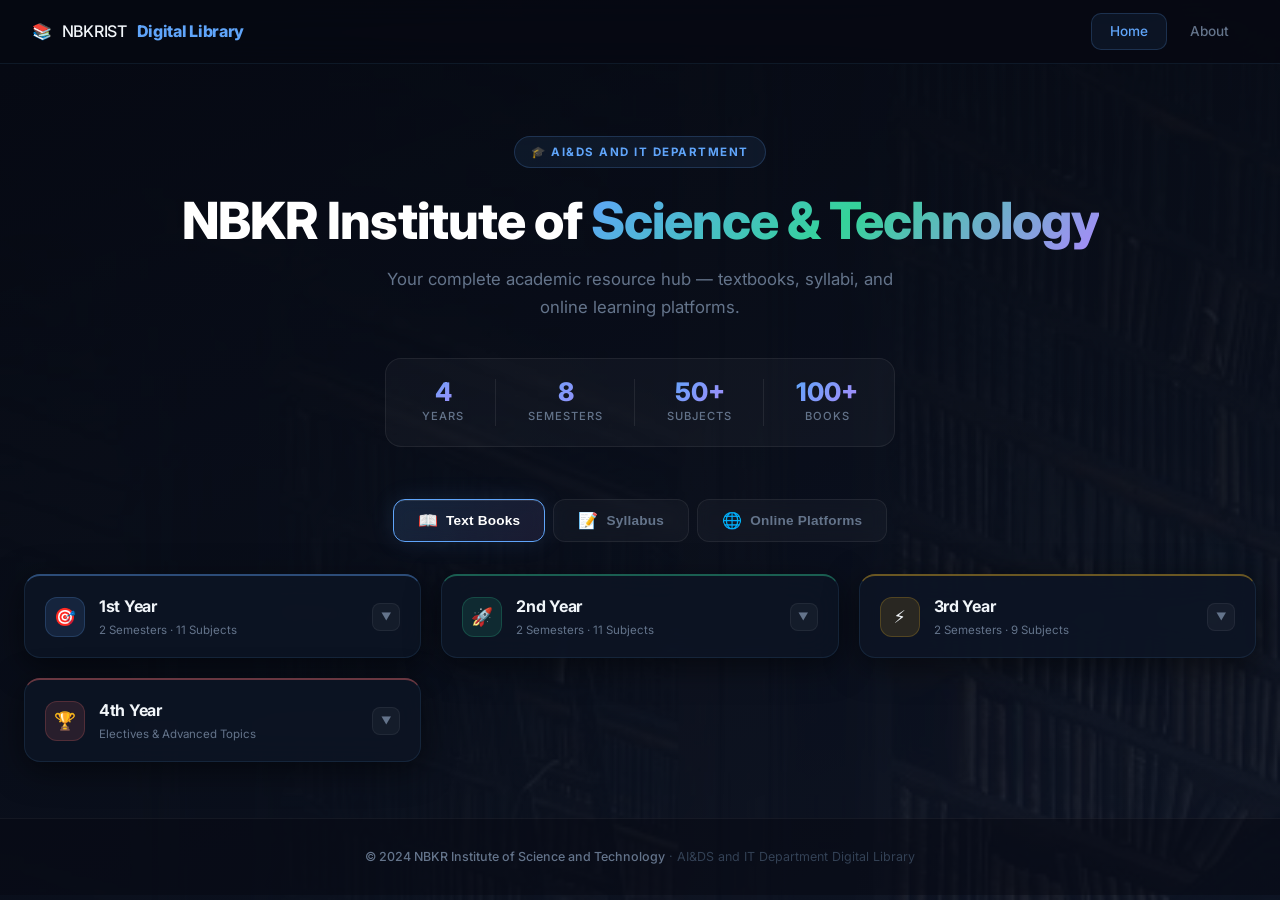
==== commit 97e7f91f: "update_ui_and_fix_bee_links" ====
--- a/index.html
+++ b/index.html
@@ -54,12 +54,10 @@
       </div>
       <div class="sem-body">
         <div class="subject-item" id="sub-bee"><div class="subject-header" onclick="toggleSubject('sub-bee')"><div class="subject-dot"></div><div class="subject-name">Basic Electrical &amp; Electronics Engg.</div><div class="subject-arrow">▶</div></div><div class="subject-body">
-          <a class="book-link" href="bee/p-1/Basic Electrical Engineering.pdf" target="_blank"><span class="book-link-icon">📄</span>Basic Electrical Engineering – 3rd Ed.</a>
-          <a class="book-link" href="bee/p-1/Basics-of-Electrical-and-Electronics-Engineering-min-5-244.pdf" target="_blank"><span class="book-link-icon">📄</span>Notes Material – 1</a>
-          <a class="book-link" href="bee/p-1/Power System Engineering_S. Chakraborthy, Gupta and Bhatnagar-4-615.pdf" target="_blank"><span class="book-link-icon">📄</span>Power System Engineering – Chakraborthy</a>
-          <a class="book-link" href="bee/p-1/sem1_2-_basic-electrical_engineering_unit_1_2_3_4_5_6_7_8-3-198.pdf" target="_blank"><span class="book-link-icon">📄</span>Notes Material – 2</a>
-          <a class="book-link" href="bee/p-2/Digital-Electronics-text-book-1.pdf" target="_blank"><span class="book-link-icon">📄</span>Digital Electronics Textbook</a>
-          <a class="book-link" href="bee/p-2/Electronic Devices and Circuit Theory - 11th Edition (1).pdf" target="_blank"><span class="book-link-icon">📄</span>Electronic Devices &amp; Circuit Theory – 11th Ed.</a>
+          <a class="book-link" href="https://www.geeksforgeeks.org/basic-electrical-and-electronics-engineering/" target="_blank"><span class="book-link-icon">🌐</span>GeeksforGeeks – BEE Notes</a>
+          <a class="book-link" href="https://www.youtube.com/playlist?list=PL9ooVrP1hQOGyFc60sExNX1qBWJyV5IMb" target="_blank"><span class="book-link-icon">▶️</span>YouTube – BEE Video Lectures</a>
+          <a class="book-link" href="https://nptel.ac.in/courses/108/105/108105053/" target="_blank"><span class="book-link-icon">🎓</span>NPTEL – Basic Electrical Engineering</a>
+          <a class="book-link" href="https://archive.org/search?query=basic+electrical+electronics+engineering" target="_blank"><span class="book-link-icon">📚</span>Archive.org – Free BEE Books</a>
         </div></div>
         <div class="subject-item" id="sub-ep"><div class="subject-header" onclick="toggleSubject('sub-ep')"><div class="subject-dot"></div><div class="subject-name">Engineering Physics</div><div class="subject-arrow">▶</div></div><div class="subject-body">
           <a class="book-link" href="ep/2-physics-5-199.pdf" target="_blank"><span class="book-link-icon">📄</span>Notes Material – 1</a>
@@ -311,18 +309,18 @@
     <div class="sem-block" id="ss-y1-s1">
       <div class="sem-header" onclick="toggleSem('ss-y1-s1')"><div class="sem-dot"></div><div class="sem-name">1st Semester</div><div class="sem-arrow">▶</div></div>
       <div class="sem-body">
-        <a class="syllabus-link" href="syllabus1/23ES11T3–BASIC ELECTRICAL & ELECTRONICS ENGINEERING.pdf" target="_blank"><span class="book-link-icon">📋</span>Basic Electrical &amp; Electronics Engineering</a>
+        <a class="syllabus-link" href="syllabus1/23ES11T3%E2%80%93BASIC%20ELECTRICAL%20%26%20ELECTRONICS%20ENGINEERING.pdf" target="_blank"><span class="book-link-icon">📋</span>Basic Electrical &amp; Electronics Engineering</a>
         <a class="syllabus-link" href="syllabus1/23BS11T1-ENGINEERING PHYSICS.pdf" target="_blank"><span class="book-link-icon">📋</span>Engineering Physics</a>
-        <a class="syllabus-link" href="syllabus1/23ES11T4–ENGINEERING GRAPHICS.pdf" target="_blank"><span class="book-link-icon">📋</span>Engineering Graphics</a>
-        <a class="syllabus-link" href="syllabus1/23ES11T1–INTRODUCTION TO PROGRAMMING.pdf" target="_blank"><span class="book-link-icon">📋</span>Introduction to Programming</a>
+        <a class="syllabus-link" href="syllabus1/23ES11T4%E2%80%93ENGINEERING%20GRAPHICS.pdf" target="_blank"><span class="book-link-icon">📋</span>Engineering Graphics</a>
+        <a class="syllabus-link" href="syllabus1/23ES11T1%E2%80%93INTRODUCTION%20TO%20PROGRAMMING.pdf" target="_blank"><span class="book-link-icon">📋</span>Introduction to Programming</a>
         <a class="syllabus-link" href="syllabus1/23BS11T3-LINEAR ALGEBRA & CALCULUS.pdf" target="_blank"><span class="book-link-icon">📋</span>Linear Algebra &amp; Calculus</a>
-        <a class="syllabus-link" href="syllabus1/23ES11P3–IT WORKSHOP.pdf" target="_blank"><span class="book-link-icon">📋</span>IT Workshop</a>
+        <a class="syllabus-link" href="syllabus1/23ES11P3%E2%80%93IT%20WORKSHOP.pdf" target="_blank"><span class="book-link-icon">📋</span>IT Workshop</a>
       </div>
     </div>
     <div class="sem-block" id="ss-y1-s2">
       <div class="sem-header" onclick="toggleSem('ss-y1-s2')"><div class="sem-dot"></div><div class="sem-name">2nd Semester</div><div class="sem-arrow">▶</div></div>
       <div class="sem-body">
-        <a class="syllabus-link" href="syllabus2/23BS12T2 - CHEMISTRY.pdf.crdownload" target="_blank"><span class="book-link-icon">📋</span>Chemistry</a>
+        <a class="syllabus-link" href="syllabus1/23BS12T2%20-%20CHEMISTRY.pdf" target="_blank"><span class="book-link-icon">📋</span>Chemistry</a>
         <a class="syllabus-link" href="syllabus1/23ES12T1 - BASIC CIVIL AND MECHANICAL ENGINEERING.pdf" target="_blank"><span class="book-link-icon">📋</span>Basic Civil &amp; Mechanical Engineering</a>
         <a class="syllabus-link" href="syllabus1/23BS12T5 - COMMUNICATIVE ENGLISH.pdf" target="_blank"><span class="book-link-icon">📋</span>Communicative English</a>
         <a class="syllabus-link" href="syllabus1/23CS12T1 – DATA STRUCTURES.pdf" target="_blank"><span class="book-link-icon">📋</span>Data Structures</a>
--- a/styles.css
+++ b/styles.css
@@ -3,19 +3,20 @@
 *, *::before, *::after { box-sizing: border-box; margin: 0; padding: 0; }
 
 :root {
-  --bg: #0a0e1a;
-  --bg2: #0f1629;
-  --card: rgba(15, 22, 41, 0.85);
-  --card-border: rgba(99, 179, 237, 0.15);
-  --accent: #63b3ed;
-  --accent2: #68d391;
-  --accent3: #fc8181;
-  --accent4: #f6ad55;
-  --text: #e2e8f0;
-  --text-muted: #718096;
-  --text-dim: #4a5568;
-  --radius: 14px;
-  --shadow: 0 4px 24px rgba(0,0,0,0.4);
+  --bg: #060912;
+  --bg2: #0d1424;
+  --card: rgba(13, 20, 36, 0.9);
+  --card-border: rgba(99, 179, 237, 0.12);
+  --accent: #60a5fa;
+  --accent2: #34d399;
+  --accent3: #f87171;
+  --accent4: #fbbf24;
+  --accent5: #a78bfa;
+  --text: #f1f5f9;
+  --text-muted: #64748b;
+  --text-dim: #334155;
+  --radius: 16px;
+  --shadow: 0 8px 32px rgba(0,0,0,0.5);
 }
 
 html { scroll-behavior: smooth; }
@@ -23,7 +24,10 @@
 body {
   font-family: 'Inter', system-ui, sans-serif;
   background-color: var(--bg);
-  background-image: url('4.jpg');
+  background-image: 
+    radial-gradient(ellipse at 20% 0%, rgba(96,165,250,0.07) 0%, transparent 60%),
+    radial-gradient(ellipse at 80% 100%, rgba(167,139,250,0.07) 0%, transparent 60%),
+    url('4.jpg');
   background-size: cover;
   background-attachment: fixed;
   background-repeat: no-repeat;
@@ -37,7 +41,7 @@
   content: '';
   position: fixed;
   inset: 0;
-  background: linear-gradient(135deg, rgba(10,14,26,0.93) 0%, rgba(15,22,41,0.88) 100%);
+  background: linear-gradient(160deg, rgba(6,9,18,0.95) 0%, rgba(13,20,36,0.92) 100%);
   z-index: 0;
   pointer-events: none;
 }
@@ -50,21 +54,21 @@
   display: flex;
   align-items: center;
   justify-content: space-between;
-  padding: 0 28px;
-  height: 60px;
-  background: rgba(10,14,26,0.92);
-  backdrop-filter: blur(20px);
-  border-bottom: 1px solid var(--card-border);
+  padding: 0 32px;
+  height: 64px;
+  background: rgba(6,9,18,0.85);
+  backdrop-filter: blur(24px);
+  border-bottom: 1px solid rgba(99,179,237,0.1);
 }
 
 .nav-logo {
   display: flex;
   align-items: center;
   gap: 10px;
-  font-weight: 700;
-  font-size: 0.95rem;
+  font-weight: 800;
+  font-size: 1rem;
   color: var(--accent);
-  letter-spacing: 0.3px;
+  letter-spacing: -0.3px;
 }
 
 .nav-logo span { color: var(--text); font-weight: 500; }
@@ -77,15 +81,15 @@
   font-size: 0.85rem;
   font-weight: 500;
   padding: 7px 18px;
-  border-radius: 8px;
+  border-radius: 10px;
   border: 1px solid transparent;
   transition: all 0.2s;
 }
 
 .nav-links a:hover, .nav-links a.active {
   color: var(--accent);
-  background: rgba(99,179,237,0.08);
-  border-color: rgba(99,179,237,0.2);
+  background: rgba(96,165,250,0.08);
+  border-color: rgba(96,165,250,0.2);
 }
 
 /* ── HERO ── */
@@ -93,70 +97,95 @@
   position: relative;
   z-index: 1;
   text-align: center;
-  padding: 60px 24px 44px;
+  padding: 72px 24px 52px;
 }
 
 .hero-eyebrow {
   display: inline-flex;
   align-items: center;
-  gap: 6px;
-  background: rgba(99,179,237,0.1);
-  border: 1px solid rgba(99,179,237,0.25);
+  gap: 8px;
+  background: rgba(96,165,250,0.08);
+  border: 1px solid rgba(96,165,250,0.2);
   color: var(--accent);
-  font-size: 0.75rem;
-  font-weight: 600;
-  letter-spacing: 1px;
+  font-size: 0.72rem;
+  font-weight: 700;
+  letter-spacing: 1.5px;
   text-transform: uppercase;
-  padding: 5px 14px;
-  border-radius: 20px;
-  margin-bottom: 20px;
+  padding: 6px 16px;
+  border-radius: 24px;
+  margin-bottom: 24px;
 }
 
 .hero-title {
-  font-size: clamp(1.6rem, 4vw, 2.8rem);
+  font-size: clamp(1.8rem, 4.5vw, 3.2rem);
   font-weight: 800;
   color: #fff;
-  line-height: 1.15;
-  margin-bottom: 12px;
-  letter-spacing: -0.5px;
+  line-height: 1.1;
+  margin-bottom: 16px;
+  letter-spacing: -1px;
 }
 
 .hero-title span {
-  background: linear-gradient(135deg, var(--accent), var(--accent2));
+  background: linear-gradient(135deg, var(--accent) 0%, var(--accent2) 50%, var(--accent5) 100%);
   -webkit-background-clip: text;
   background-clip: text;
   color: transparent;
 }
 
 .hero-sub {
-  font-size: clamp(0.9rem, 2vw, 1.1rem);
-  color: var(--text-muted);
-  max-width: 500px;
-  margin: 0 auto 28px;
+  font-size: clamp(0.9rem, 2vw, 1.05rem);
+  color: var(--text-muted);
+  max-width: 520px;
+  margin: 0 auto 36px;
+  line-height: 1.7;
 }
 
 .hero-stats {
   display: flex;
   justify-content: center;
-  gap: 32px;
+  gap: 0;
   flex-wrap: wrap;
+  background: rgba(255,255,255,0.03);
+  border: 1px solid rgba(255,255,255,0.07);
+  border-radius: 16px;
+  padding: 4px;
+  width: fit-content;
+  margin: 0 auto;
 }
 
 .stat {
   text-align: center;
+  padding: 16px 32px;
+  position: relative;
+}
+
+.stat:not(:last-child)::after {
+  content: '';
+  position: absolute;
+  right: 0;
+  top: 20%;
+  height: 60%;
+  width: 1px;
+  background: rgba(255,255,255,0.08);
 }
 
 .stat-num {
-  font-size: 1.5rem;
+  font-size: 1.6rem;
   font-weight: 800;
-  color: var(--accent);
+  background: linear-gradient(135deg, var(--accent), var(--accent5));
+  -webkit-background-clip: text;
+  background-clip: text;
+  color: transparent;
+  line-height: 1;
+  margin-bottom: 4px;
 }
 
 .stat-label {
-  font-size: 0.72rem;
+  font-size: 0.7rem;
   color: var(--text-muted);
   text-transform: uppercase;
-  letter-spacing: 0.8px;
+  letter-spacing: 1px;
+  font-weight: 500;
 }
 
 /* ── TABS ── */
@@ -166,37 +195,38 @@
   display: flex;
   justify-content: center;
   gap: 8px;
-  padding: 0 20px 28px;
+  padding: 0 20px 32px;
   flex-wrap: wrap;
 }
 
 .tab-btn {
   display: flex;
   align-items: center;
-  gap: 7px;
-  padding: 10px 22px;
-  border-radius: 10px;
-  border: 1px solid var(--card-border);
-  background: var(--card);
+  gap: 8px;
+  padding: 11px 24px;
+  border-radius: 12px;
+  border: 1px solid rgba(255,255,255,0.07);
+  background: rgba(255,255,255,0.03);
   color: var(--text-muted);
   font-size: 0.85rem;
   font-weight: 600;
   cursor: pointer;
-  transition: all 0.2s;
+  transition: all 0.25s;
   backdrop-filter: blur(8px);
+  letter-spacing: 0.2px;
 }
 
 .tab-btn:hover {
   color: var(--text);
-  border-color: rgba(99,179,237,0.3);
-  background: rgba(99,179,237,0.07);
+  border-color: rgba(96,165,250,0.25);
+  background: rgba(96,165,250,0.06);
 }
 
 .tab-btn.active {
-  color: var(--accent);
+  color: #fff;
   border-color: var(--accent);
-  background: rgba(99,179,237,0.12);
-  box-shadow: 0 0 16px rgba(99,179,237,0.15);
+  background: linear-gradient(135deg, rgba(96,165,250,0.15), rgba(167,139,250,0.1));
+  box-shadow: 0 0 24px rgba(96,165,250,0.12), inset 0 1px 0 rgba(255,255,255,0.1);
 }
 
 .tab-icon { font-size: 1rem; }
@@ -210,10 +240,10 @@
   position: relative;
   z-index: 1;
   display: grid;
-  grid-template-columns: repeat(auto-fit, minmax(280px, 1fr));
-  gap: 18px;
-  padding: 0 20px 48px;
-  max-width: 1400px;
+  grid-template-columns: repeat(auto-fit, minmax(300px, 1fr));
+  gap: 20px;
+  padding: 0 24px 56px;
+  max-width: 1440px;
   margin: 0 auto;
 }
 
@@ -223,91 +253,111 @@
   border: 1px solid var(--card-border);
   border-radius: var(--radius);
   overflow: hidden;
-  backdrop-filter: blur(12px);
+  backdrop-filter: blur(16px);
   box-shadow: var(--shadow);
-  transition: border-color 0.2s, box-shadow 0.2s;
+  transition: border-color 0.25s, box-shadow 0.25s, transform 0.25s;
 }
 
 .year-card:hover {
-  border-color: rgba(99,179,237,0.3);
-  box-shadow: 0 8px 32px rgba(99,179,237,0.08);
-}
+  transform: translateY(-2px);
+  box-shadow: 0 16px 48px rgba(0,0,0,0.4);
+}
+
+.y1 { border-top: 2px solid rgba(96,165,250,0.4); }
+.y2 { border-top: 2px solid rgba(52,211,153,0.4); }
+.y3 { border-top: 2px solid rgba(251,191,36,0.4); }
+.y4 { border-top: 2px solid rgba(248,113,113,0.4); }
 
 .year-header {
   display: flex;
   align-items: center;
-  gap: 12px;
-  padding: 16px 18px;
-  background: linear-gradient(135deg, rgba(99,179,237,0.1), rgba(104,211,145,0.05));
-  border-bottom: 1px solid var(--card-border);
-  cursor: pointer;
-  user-select: none;
-}
-
-.year-icon {
-  width: 36px;
-  height: 36px;
-  border-radius: 9px;
-  display: flex;
-  align-items: center;
-  justify-content: center;
-  font-size: 1rem;
-  flex-shrink: 0;
-}
-
-.y1 .year-icon { background: rgba(99,179,237,0.15); }
-.y2 .year-icon { background: rgba(104,211,145,0.15); }
-.y3 .year-icon { background: rgba(246,173,85,0.15); }
-.y4 .year-icon { background: rgba(252,129,129,0.15); }
-
-.year-info { flex: 1; }
-
-.year-name {
-  font-size: 0.95rem;
-  font-weight: 700;
-  color: var(--text);
-}
-
-.year-count {
-  font-size: 0.72rem;
-  color: var(--text-muted);
-}
-
-.year-toggle {
-  color: var(--text-muted);
-  font-size: 0.7rem;
-  transition: transform 0.25s;
-}
-
-.year-card.open .year-toggle { transform: rotate(180deg); }
-
-.year-body { display: none; padding: 12px; }
-.year-card.open .year-body { display: block; }
-
-/* ── SEM BLOCK ── */
-.sem-block { margin-bottom: 8px; }
-
-.sem-header {
-  display: flex;
-  align-items: center;
-  gap: 8px;
-  padding: 9px 12px;
-  border-radius: 9px;
-  background: rgba(255,255,255,0.03);
-  border: 1px solid rgba(255,255,255,0.06);
+  gap: 14px;
+  padding: 18px 20px;
   cursor: pointer;
   user-select: none;
   transition: background 0.2s;
 }
 
+.year-header:hover { background: rgba(255,255,255,0.02); }
+
+.year-icon {
+  width: 40px;
+  height: 40px;
+  border-radius: 12px;
+  display: flex;
+  align-items: center;
+  justify-content: center;
+  font-size: 1.1rem;
+  flex-shrink: 0;
+}
+
+.y1 .year-icon { background: rgba(96,165,250,0.12); border: 1px solid rgba(96,165,250,0.2); }
+.y2 .year-icon { background: rgba(52,211,153,0.12); border: 1px solid rgba(52,211,153,0.2); }
+.y3 .year-icon { background: rgba(251,191,36,0.12); border: 1px solid rgba(251,191,36,0.2); }
+.y4 .year-icon { background: rgba(248,113,113,0.12); border: 1px solid rgba(248,113,113,0.2); }
+
+.year-info { flex: 1; }
+
+.year-name {
+  font-size: 1rem;
+  font-weight: 700;
+  color: var(--text);
+  letter-spacing: -0.3px;
+}
+
+.year-count {
+  font-size: 0.72rem;
+  color: var(--text-muted);
+  margin-top: 1px;
+}
+
+.year-toggle {
+  width: 28px;
+  height: 28px;
+  border-radius: 8px;
+  display: flex;
+  align-items: center;
+  justify-content: center;
+  background: rgba(255,255,255,0.04);
+  color: var(--text-muted);
+  font-size: 0.65rem;
+  transition: transform 0.25s, background 0.2s;
+  border: 1px solid rgba(255,255,255,0.06);
+}
+
+.year-card.open .year-toggle { transform: rotate(180deg); background: rgba(96,165,250,0.1); color: var(--accent); }
+
+.year-body { display: none; padding: 14px; border-top: 1px solid rgba(255,255,255,0.05); }
+.year-card.open .year-body { display: block; }
+
+/* ── SEM BLOCK ── */
+.sem-block {
+  margin-bottom: 10px;
+  border-radius: 12px;
+  overflow: hidden;
+  border: 1px solid rgba(255,255,255,0.05);
+}
+
+.sem-header {
+  display: flex;
+  align-items: center;
+  gap: 10px;
+  padding: 10px 14px;
+  background: rgba(255,255,255,0.03);
+  cursor: pointer;
+  user-select: none;
+  transition: background 0.2s;
+}
+
 .sem-header:hover { background: rgba(255,255,255,0.06); }
 
 .sem-dot {
-  width: 7px;
-  height: 7px;
+  width: 8px;
+  height: 8px;
   border-radius: 50%;
   background: var(--accent2);
   flex-shrink: 0;
+  box-shadow: 0 0 6px rgba(52,211,153,0.5);
 }
 
 .sem-name {
@@ -315,6 +365,7 @@
   font-size: 0.82rem;
   font-weight: 600;
   color: var(--accent2);
+  letter-spacing: 0.2px;
 }
 
 .sem-arrow {
@@ -323,20 +374,24 @@
   transition: transform 0.2s;
 }
 
-.sem-block.open .sem-arrow { transform: rotate(90deg); }
-
-.sem-body { display: none; padding: 6px 0 4px 8px; }
+.sem-block.open .sem-arrow { transform: rotate(90deg); color: var(--accent2); }
+
+.sem-body { display: none; padding: 8px 4px 6px; background: rgba(0,0,0,0.15); }
 .sem-block.open .sem-body { display: block; }
 
 /* ── SUBJECT ITEM ── */
-.subject-item { margin-bottom: 4px; }
+.subject-item {
+  margin-bottom: 3px;
+  border-radius: 10px;
+  overflow: hidden;
+}
 
 .subject-header {
   display: flex;
   align-items: center;
   gap: 8px;
-  padding: 8px 10px;
-  border-radius: 8px;
+  padding: 9px 12px;
+  border-radius: 10px;
   cursor: pointer;
   user-select: none;
   transition: background 0.15s;
@@ -344,8 +399,8 @@
 }
 
 .subject-header:hover {
-  background: rgba(246,173,85,0.06);
-  border-color: rgba(246,173,85,0.12);
+  background: rgba(251,191,36,0.06);
+  border-color: rgba(251,191,36,0.12);
 }
 
 .subject-dot {
@@ -358,10 +413,9 @@
 
 .subject-name {
   flex: 1;
-  font-size: 0.78rem;
+  font-size: 0.8rem;
   font-weight: 500;
   color: #cbd5e0;
-  text-transform: capitalize;
 }
 
 .subject-arrow {
@@ -370,73 +424,98 @@
   transition: transform 0.2s;
 }
 
-.subject-item.open .subject-arrow { transform: rotate(90deg); }
-
-.subject-body { display: none; padding: 4px 0 4px 12px; }
+.subject-item.open .subject-arrow { transform: rotate(90deg); color: var(--accent4); }
+
+.subject-body {
+  display: none;
+  padding: 4px 4px 6px 16px;
+  background: rgba(0,0,0,0.1);
+  border-radius: 0 0 10px 10px;
+}
 .subject-item.open .subject-body { display: block; }
 
 /* ── BOOK LINKS ── */
 .book-link {
   display: flex;
   align-items: center;
-  gap: 8px;
-  padding: 7px 10px;
-  border-radius: 7px;
+  gap: 10px;
+  padding: 8px 12px;
+  border-radius: 9px;
   text-decoration: none;
   color: var(--text-muted);
-  font-size: 0.75rem;
-  transition: all 0.15s;
+  font-size: 0.76rem;
+  transition: all 0.18s;
   border: 1px solid transparent;
-  margin-bottom: 2px;
+  margin-bottom: 3px;
+  position: relative;
+  overflow: hidden;
+}
+
+.book-link::before {
+  content: '';
+  position: absolute;
+  left: 0;
+  top: 0;
+  bottom: 0;
+  width: 2px;
+  background: var(--accent);
+  opacity: 0;
+  transition: opacity 0.2s;
+  border-radius: 2px;
 }
 
 .book-link:hover {
-  color: var(--accent);
-  background: rgba(99,179,237,0.07);
-  border-color: rgba(99,179,237,0.15);
-  transform: translateX(3px);
-}
+  color: var(--text);
+  background: rgba(96,165,250,0.07);
+  border-color: rgba(96,165,250,0.15);
+  transform: translateX(4px);
+}
+
+.book-link:hover::before { opacity: 1; }
 
 .book-link-icon {
-  font-size: 0.8rem;
+  font-size: 0.85rem;
   flex-shrink: 0;
-  opacity: 0.7;
 }
 
 /* ── 4TH YEAR FLAT SUBJECTS ── */
 .flat-subject {
   margin-bottom: 6px;
-  border-radius: 9px;
+  border-radius: 12px;
   overflow: hidden;
-  border: 1px solid rgba(255,255,255,0.05);
-}
+  border: 1px solid rgba(248,113,113,0.12);
+  transition: border-color 0.2s;
+}
+
+.flat-subject:hover { border-color: rgba(248,113,113,0.25); }
 
 .flat-subject-header {
   display: flex;
   align-items: center;
-  gap: 8px;
-  padding: 9px 12px;
-  background: rgba(252,129,129,0.06);
+  gap: 10px;
+  padding: 11px 14px;
+  background: rgba(248,113,113,0.05);
   cursor: pointer;
   user-select: none;
   transition: background 0.2s;
 }
 
-.flat-subject-header:hover { background: rgba(252,129,129,0.1); }
+.flat-subject-header:hover { background: rgba(248,113,113,0.09); }
 
 .flat-subject-dot {
-  width: 6px;
-  height: 6px;
+  width: 7px;
+  height: 7px;
   border-radius: 50%;
   background: var(--accent3);
   flex-shrink: 0;
+  box-shadow: 0 0 6px rgba(248,113,113,0.5);
 }
 
 .flat-subject-name {
   flex: 1;
-  font-size: 0.82rem;
+  font-size: 0.83rem;
   font-weight: 600;
-  color: #feb2b2;
+  color: #fca5a5;
 }
 
 .flat-subject-arrow {
@@ -445,67 +524,100 @@
   transition: transform 0.2s;
 }
 
-.flat-subject.open .flat-subject-arrow { transform: rotate(90deg); }
-
-.flat-subject-body { display: none; padding: 6px 12px 8px; }
+.flat-subject.open .flat-subject-arrow { transform: rotate(90deg); color: var(--accent3); }
+
+.flat-subject-body { display: none; padding: 6px 12px 10px; background: rgba(0,0,0,0.15); }
 .flat-subject.open .flat-subject-body { display: block; }
 
-/* ── SYLLABUS LINKS (flat list) ── */
+/* ── SYLLABUS LINKS ── */
 .syllabus-link {
   display: flex;
   align-items: center;
-  gap: 8px;
-  padding: 7px 10px;
-  border-radius: 7px;
+  gap: 10px;
+  padding: 8px 12px;
+  border-radius: 9px;
   text-decoration: none;
   color: var(--text-muted);
-  font-size: 0.75rem;
-  transition: all 0.15s;
+  font-size: 0.76rem;
+  transition: all 0.18s;
   border: 1px solid transparent;
-  margin-bottom: 2px;
+  margin-bottom: 3px;
+  position: relative;
+}
+
+.syllabus-link::before {
+  content: '';
+  position: absolute;
+  left: 0;
+  top: 0;
+  bottom: 0;
+  width: 2px;
+  background: var(--accent2);
+  opacity: 0;
+  transition: opacity 0.2s;
+  border-radius: 2px;
 }
 
 .syllabus-link:hover {
   color: var(--accent2);
-  background: rgba(104,211,145,0.07);
-  border-color: rgba(104,211,145,0.15);
-  transform: translateX(3px);
-}
-
-/* ── ONLINE PLATFORM LINKS ── */
+  background: rgba(52,211,153,0.07);
+  border-color: rgba(52,211,153,0.15);
+  transform: translateX(4px);
+}
+
+.syllabus-link:hover::before { opacity: 1; }
+
+/* ── PLATFORM LINKS ── */
 .platform-link {
   display: flex;
   align-items: center;
-  gap: 8px;
-  padding: 7px 10px;
-  border-radius: 7px;
+  gap: 10px;
+  padding: 8px 12px;
+  border-radius: 9px;
   text-decoration: none;
   color: var(--text-muted);
-  font-size: 0.75rem;
-  transition: all 0.15s;
+  font-size: 0.76rem;
+  transition: all 0.18s;
   border: 1px solid transparent;
-  margin-bottom: 2px;
+  margin-bottom: 3px;
+  position: relative;
+}
+
+.platform-link::before {
+  content: '';
+  position: absolute;
+  left: 0;
+  top: 0;
+  bottom: 0;
+  width: 2px;
+  background: var(--accent4);
+  opacity: 0;
+  transition: opacity 0.2s;
+  border-radius: 2px;
 }
 
 .platform-link:hover {
   color: var(--accent4);
-  background: rgba(246,173,85,0.07);
-  border-color: rgba(246,173,85,0.15);
-  transform: translateX(3px);
-}
+  background: rgba(251,191,36,0.07);
+  border-color: rgba(251,191,36,0.15);
+  transform: translateX(4px);
+}
+
+.platform-link:hover::before { opacity: 1; }
 
 /* ── FOOTER ── */
 footer {
   position: relative;
   z-index: 1;
   text-align: center;
-  padding: 24px 20px;
+  padding: 28px 20px;
   color: var(--text-dim);
   font-size: 0.78rem;
-  border-top: 1px solid var(--card-border);
-}
-
-footer span { color: var(--text-muted); }
+  border-top: 1px solid rgba(255,255,255,0.05);
+  background: rgba(6,9,18,0.5);
+}
+
+footer span { color: var(--text-muted); font-weight: 500; }
 
 /* ── ABOUT PAGE ── */
 .about-wrap {
@@ -520,24 +632,26 @@
   background: var(--card);
   border: 1px solid var(--card-border);
   border-radius: var(--radius);
-  padding: 36px;
-  backdrop-filter: blur(12px);
+  padding: 40px;
+  backdrop-filter: blur(16px);
+  box-shadow: var(--shadow);
 }
 
 .about-card h1 {
-  font-size: 1.6rem;
+  font-size: 1.7rem;
   font-weight: 800;
   color: var(--accent);
   margin-bottom: 24px;
   text-align: center;
+  letter-spacing: -0.5px;
 }
 
 .about-card h3 {
   font-size: 1rem;
   font-weight: 700;
   color: var(--accent2);
-  margin: 24px 0 8px;
-  padding-left: 10px;
+  margin: 28px 0 10px;
+  padding-left: 12px;
   border-left: 3px solid var(--accent2);
 }
 
@@ -554,21 +668,81 @@
   line-height: 1.8;
 }
 
+/* ── SEARCH BAR ── */
+.search-wrap {
+  position: relative;
+  z-index: 1;
+  max-width: 480px;
+  margin: 0 auto 28px;
+  padding: 0 20px;
+}
+
+.search-input {
+  width: 100%;
+  padding: 12px 18px 12px 44px;
+  border-radius: 12px;
+  border: 1px solid rgba(255,255,255,0.08);
+  background: rgba(255,255,255,0.04);
+  color: var(--text);
+  font-size: 0.88rem;
+  font-family: inherit;
+  outline: none;
+  transition: all 0.2s;
+  backdrop-filter: blur(8px);
+}
+
+.search-input::placeholder { color: var(--text-dim); }
+
+.search-input:focus {
+  border-color: rgba(96,165,250,0.4);
+  background: rgba(96,165,250,0.05);
+  box-shadow: 0 0 0 3px rgba(96,165,250,0.08);
+}
+
+.search-icon {
+  position: absolute;
+  left: 34px;
+  top: 50%;
+  transform: translateY(-50%);
+  color: var(--text-dim);
+  font-size: 1rem;
+  pointer-events: none;
+}
+
+/* ── BADGE ── */
+.badge {
+  display: inline-flex;
+  align-items: center;
+  padding: 2px 8px;
+  border-radius: 6px;
+  font-size: 0.65rem;
+  font-weight: 600;
+  letter-spacing: 0.5px;
+  text-transform: uppercase;
+  margin-left: 6px;
+  vertical-align: middle;
+}
+
+.badge-new { background: rgba(52,211,153,0.15); color: var(--accent2); border: 1px solid rgba(52,211,153,0.25); }
+.badge-hot { background: rgba(248,113,113,0.15); color: var(--accent3); border: 1px solid rgba(248,113,113,0.25); }
+
 /* ── MOBILE ── */
 @media (max-width: 768px) {
-  nav { padding: 0 16px; }
-  .nav-logo { font-size: 0.82rem; }
+  nav { padding: 0 16px; height: 56px; }
+  .nav-logo { font-size: 0.85rem; }
   .nav-links a { padding: 6px 12px; font-size: 0.8rem; }
-  .hero { padding: 40px 16px 32px; }
-  .hero-stats { gap: 20px; }
-  .year-grid { grid-template-columns: 1fr; padding: 0 12px 36px; gap: 12px; }
-  .tabs-wrapper { padding: 0 12px 20px; gap: 6px; }
-  .tab-btn { padding: 8px 14px; font-size: 0.8rem; }
-  .about-card { padding: 20px 16px; }
+  .hero { padding: 48px 16px 36px; }
+  .hero-stats { gap: 0; }
+  .stat { padding: 12px 20px; }
+  .year-grid { grid-template-columns: 1fr; padding: 0 14px 40px; gap: 14px; }
+  .tabs-wrapper { padding: 0 14px 24px; gap: 6px; }
+  .tab-btn { padding: 9px 16px; font-size: 0.8rem; }
+  .about-card { padding: 24px 18px; }
 }
 
 @media (max-width: 480px) {
-  .hero-title { font-size: 1.4rem; }
-  .stat-num { font-size: 1.2rem; }
-  .hero-stats { gap: 16px; }
-}
+  .hero-title { font-size: 1.5rem; letter-spacing: -0.5px; }
+  .stat-num { font-size: 1.3rem; }
+  .hero-stats { flex-wrap: wrap; }
+  .stat { padding: 10px 16px; }
+}
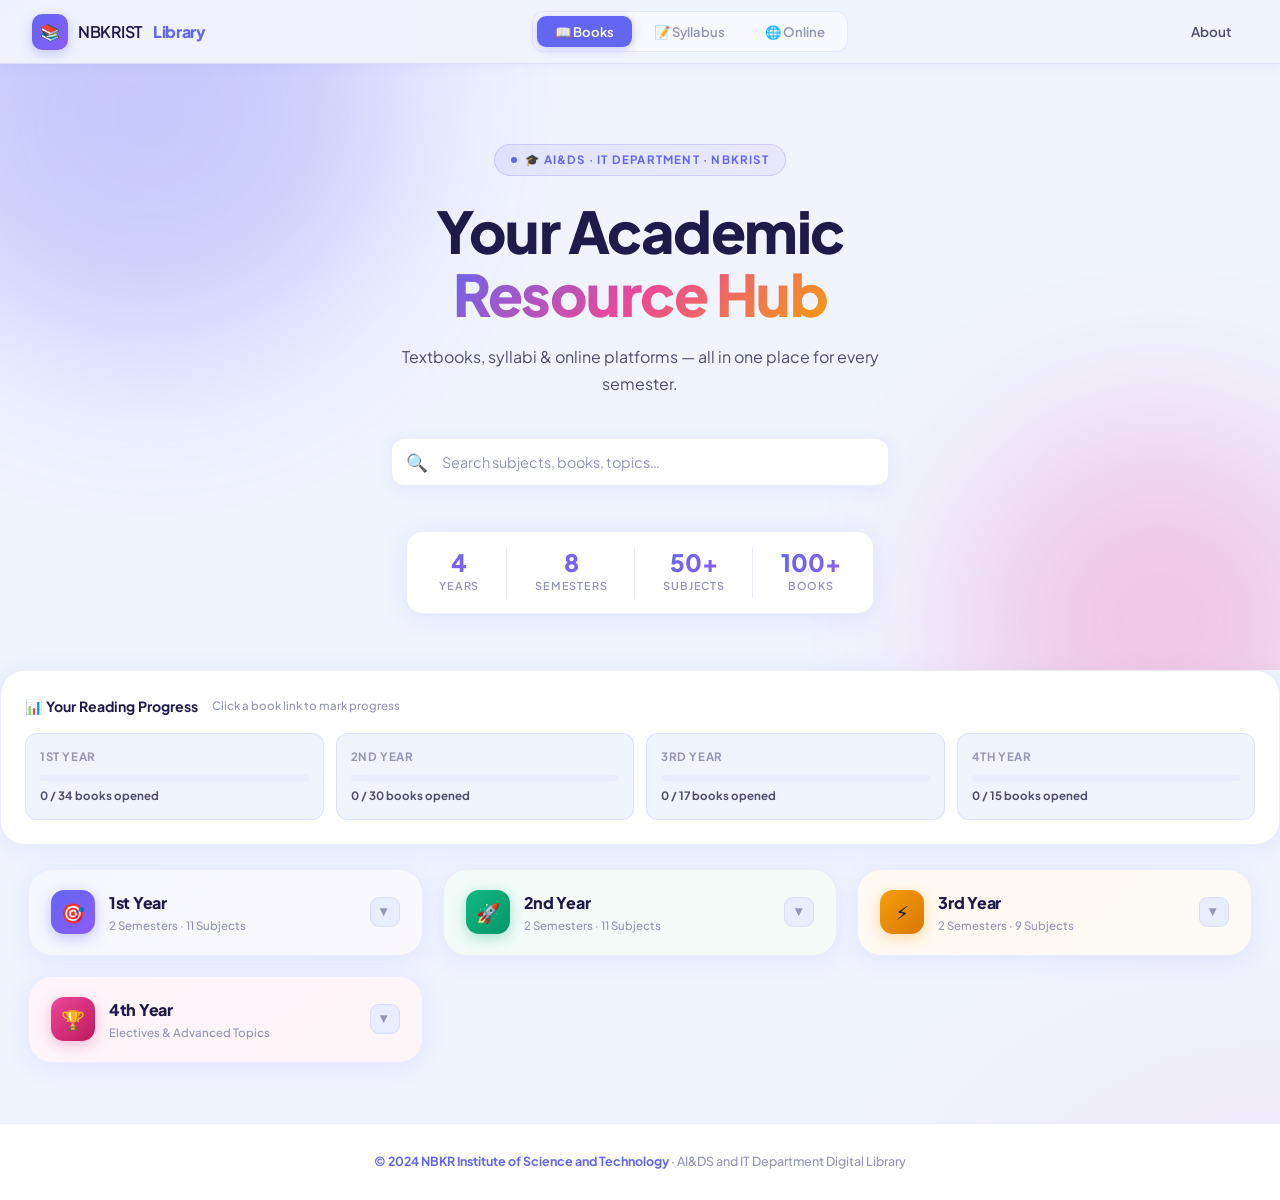
==== commit cbcbc49a: "redesign_ui_new_features" ====
--- a/index.html
+++ b/index.html
@@ -5,22 +5,41 @@
 <meta name="viewport" content="width=device-width, initial-scale=1.0">
 <title>NBKRIST Digital Library</title>
 <link rel="stylesheet" href="styles.css">
-<link rel="icon" href="images(3).jpeg">
 </head>
 <body>
 
+<!-- NAV -->
 <nav>
-  <div class="nav-logo">📚 <span>NBKRIST</span> Digital Library</div>
-  <div class="nav-links">
-    <a href="index.html" class="active">Home</a>
+  <a class="nav-logo" href="index.html">
+    <div class="nav-logo-icon">📚</div>
+    <span>NBKRIST</span> Library
+  </a>
+
+  <div class="nav-center">
+    <button class="nav-tab active" onclick="switchTab('books',this)">📖 Books</button>
+    <button class="nav-tab" onclick="switchTab('syllabus',this)">📝 Syllabus</button>
+    <button class="nav-tab" onclick="switchTab('online',this)">🌐 Online</button>
+  </div>
+
+  <div class="nav-right nav-links">
     <a href="about.html">About</a>
   </div>
 </nav>
 
+<!-- HERO -->
 <div class="hero">
-  <div class="hero-eyebrow">🎓 AI&DS and IT Department</div>
-  <h1 class="hero-title">NBKR Institute of <span>Science & Technology</span></h1>
-  <p class="hero-sub">Your complete academic resource hub — textbooks, syllabi, and online learning platforms.</p>
+  <div class="hero-blob hero-blob-1"></div>
+  <div class="hero-blob hero-blob-2"></div>
+  <div class="hero-chip">🎓 AI&DS · IT Department · NBKRIST</div>
+  <h1 class="hero-title">Your Academic<br><span class="grad">Resource Hub</span></h1>
+  <p class="hero-sub">Textbooks, syllabi & online platforms — all in one place for every semester.</p>
+
+  <div class="search-bar">
+    <span class="s-icon">🔍</span>
+    <input type="text" id="searchInput" placeholder="Search subjects, books, topics…" oninput="handleSearch(this.value)" autocomplete="off">
+    <button class="s-clear" id="clearBtn" onclick="clearSearch()">✕ Clear</button>
+  </div>
+
   <div class="hero-stats">
     <div class="stat"><div class="stat-num">4</div><div class="stat-label">Years</div></div>
     <div class="stat"><div class="stat-num">8</div><div class="stat-label">Semesters</div></div>
@@ -29,10 +48,44 @@
   </div>
 </div>
 
+<!-- MOBILE TABS -->
 <div class="tabs-wrapper">
-  <button class="tab-btn active" onclick="switchTab('books',this)"><span class="tab-icon">📖</span> Text Books</button>
-  <button class="tab-btn" onclick="switchTab('syllabus',this)"><span class="tab-icon">📝</span> Syllabus</button>
-  <button class="tab-btn" onclick="switchTab('online',this)"><span class="tab-icon">🌐</span> Online Platforms</button>
+  <button class="tab-btn active" onclick="switchTab('books',this)">📖 Books</button>
+  <button class="tab-btn" onclick="switchTab('syllabus',this)">📝 Syllabus</button>
+  <button class="tab-btn" onclick="switchTab('online',this)">🌐 Online</button>
+</div>
+
+<!-- SEARCH RESULTS -->
+<div class="search-results" id="searchResults">
+  <h4 id="searchCount"></h4>
+  <div id="resultsList"></div>
+</div>
+
+<!-- PROGRESS TRACKER -->
+<div class="progress-panel" id="progressPanel">
+  <h3>📊 Your Reading Progress <span style="font-size:0.72rem;color:var(--text3);font-weight:500;margin-left:6px;">Click a book link to mark progress</span></h3>
+  <div class="progress-grid">
+    <div class="prog-item" onclick="toggleCard('yb1')">
+      <div class="prog-label">1st Year</div>
+      <div class="prog-bar-wrap"><div class="prog-bar" id="pb1"></div></div>
+      <div class="prog-pct" id="pp1">0 books opened</div>
+    </div>
+    <div class="prog-item" onclick="toggleCard('yb2')">
+      <div class="prog-label">2nd Year</div>
+      <div class="prog-bar-wrap"><div class="prog-bar" id="pb2"></div></div>
+      <div class="prog-pct" id="pp2">0 books opened</div>
+    </div>
+    <div class="prog-item" onclick="toggleCard('yb3')">
+      <div class="prog-label">3rd Year</div>
+      <div class="prog-bar-wrap"><div class="prog-bar" id="pb3"></div></div>
+      <div class="prog-pct" id="pp3">0 books opened</div>
+    </div>
+    <div class="prog-item" onclick="toggleCard('yb4')">
+      <div class="prog-label">4th Year</div>
+      <div class="prog-bar-wrap"><div class="prog-bar" id="pb4"></div></div>
+      <div class="prog-pct" id="pp4">0 books opened</div>
+    </div>
+  </div>
 </div>
 
 <!-- ===== BOOKS TAB ===== -->
@@ -47,79 +100,75 @@
     <div class="year-toggle">▼</div>
   </div>
   <div class="year-body">
-    <!-- SEM 1 -->
     <div class="sem-block" id="sb-yb1-s1">
       <div class="sem-header" onclick="toggleSem('sb-yb1-s1')">
         <div class="sem-dot"></div><div class="sem-name">1st Semester</div><div class="sem-arrow">▶</div>
       </div>
       <div class="sem-body">
         <div class="subject-item" id="sub-bee"><div class="subject-header" onclick="toggleSubject('sub-bee')"><div class="subject-dot"></div><div class="subject-name">Basic Electrical &amp; Electronics Engg.</div><div class="subject-arrow">▶</div></div><div class="subject-body">
-          <a class="book-link" href="https://www.geeksforgeeks.org/basic-electrical-and-electronics-engineering/" target="_blank"><span class="book-link-icon">🌐</span>GeeksforGeeks – BEE Notes</a>
-          <a class="book-link" href="https://www.youtube.com/playlist?list=PL9ooVrP1hQOGyFc60sExNX1qBWJyV5IMb" target="_blank"><span class="book-link-icon">▶️</span>YouTube – BEE Video Lectures</a>
-          <a class="book-link" href="https://nptel.ac.in/courses/108/105/108105053/" target="_blank"><span class="book-link-icon">🎓</span>NPTEL – Basic Electrical Engineering</a>
-          <a class="book-link" href="https://archive.org/search?query=basic+electrical+electronics+engineering" target="_blank"><span class="book-link-icon">📚</span>Archive.org – Free BEE Books</a>
+          <a class="book-link" href="https://www.geeksforgeeks.org/basic-electrical-and-electronics-engineering/" target="_blank" data-year="1"><span class="book-link-icon">🌐</span>GeeksforGeeks – BEE Notes</a>
+          <a class="book-link" href="https://www.youtube.com/playlist?list=PL9ooVrP1hQOGyFc60sExNX1qBWJyV5IMb" target="_blank" data-year="1"><span class="book-link-icon">▶️</span>YouTube – BEE Video Lectures</a>
+          <a class="book-link" href="https://nptel.ac.in/courses/108/105/108105053/" target="_blank" data-year="1"><span class="book-link-icon">🎓</span>NPTEL – Basic Electrical Engineering</a>
+          <a class="book-link" href="https://archive.org/search?query=basic+electrical+electronics+engineering" target="_blank" data-year="1"><span class="book-link-icon">📚</span>Archive.org – Free BEE Books</a>
         </div></div>
         <div class="subject-item" id="sub-ep"><div class="subject-header" onclick="toggleSubject('sub-ep')"><div class="subject-dot"></div><div class="subject-name">Engineering Physics</div><div class="subject-arrow">▶</div></div><div class="subject-body">
-          <a class="book-link" href="ep/2-physics-5-199.pdf" target="_blank"><span class="book-link-icon">📄</span>Notes Material – 1</a>
-          <a class="book-link" href="ep/ENGINEERING-PHYSICS-min-3-117.pdf" target="_blank"><span class="book-link-icon">📄</span>Notes Material – 2</a>
-          <a class="book-link" href="ep/FULLBOOKPHYSICS.pdf" target="_blank"><span class="book-link-icon">📄</span>Full Textbook</a>
+          <a class="book-link" href="ep/2-physics-5-199.pdf" target="_blank" data-year="1"><span class="book-link-icon">📄</span>Notes Material – 1</a>
+          <a class="book-link" href="ep/ENGINEERING-PHYSICS-min-3-117.pdf" target="_blank" data-year="1"><span class="book-link-icon">📄</span>Notes Material – 2</a>
+          <a class="book-link" href="ep/FULLBOOKPHYSICS.pdf" target="_blank" data-year="1"><span class="book-link-icon">📄</span>Full Textbook</a>
         </div></div>
         <div class="subject-item" id="sub-eg"><div class="subject-header" onclick="toggleSubject('sub-eg')"><div class="subject-dot"></div><div class="subject-name">Engineering Graphics</div><div class="subject-arrow">▶</div></div><div class="subject-body">
-          <a class="book-link" href="eg/ENGINEERING DRAWING BY N.D BHATT-4-738.pdf" target="_blank"><span class="book-link-icon">📄</span>Engineering Drawing – N.D. Bhatt</a>
+          <a class="book-link" href="eg/ENGINEERING DRAWING BY N.D BHATT-4-738.pdf" target="_blank" data-year="1"><span class="book-link-icon">📄</span>Engineering Drawing – N.D. Bhatt</a>
         </div></div>
         <div class="subject-item" id="sub-ip"><div class="subject-header" onclick="toggleSubject('sub-ip')"><div class="subject-dot"></div><div class="subject-name">Introduction to Programming (C)</div><div class="subject-arrow">▶</div></div><div class="subject-body">
-          <a class="book-link" href="ip/[Kernighan-Ritchie]The_C_Programming_Language.pdf" target="_blank"><span class="book-link-icon">📄</span>The C Programming Language – K&amp;R</a>
-          <a class="book-link" href="ip/C_Programming.pdf" target="_blank"><span class="book-link-icon">📄</span>C Programming</a>
-          <a class="book-link" href="ip/SCHAUMS_OUTLINE_OF_THEORY_AND_PROBLEMS_O.pdf" target="_blank"><span class="book-link-icon">📄</span>Schaum's Outline – Theory &amp; Problems</a>
-          <a class="book-link" href="ip/The.C.Programming.Language.2Nd.Ed Prentice.Hall.Brian.W.Kernighan.and.Dennis.M.Ritchie..pdf" target="_blank"><span class="book-link-icon">📄</span>C Programming Language – 2nd Ed.</a>
+          <a class="book-link" href="ip/[Kernighan-Ritchie]The_C_Programming_Language.pdf" target="_blank" data-year="1"><span class="book-link-icon">📄</span>The C Programming Language – K&amp;R</a>
+          <a class="book-link" href="ip/C_Programming.pdf" target="_blank" data-year="1"><span class="book-link-icon">📄</span>C Programming</a>
+          <a class="book-link" href="ip/SCHAUMS_OUTLINE_OF_THEORY_AND_PROBLEMS_O.pdf" target="_blank" data-year="1"><span class="book-link-icon">📄</span>Schaum's Outline</a>
+          <a class="book-link" href="ip/The.C.Programming.Language.2Nd.Ed Prentice.Hall.Brian.W.Kernighan.and.Dennis.M.Ritchie..pdf" target="_blank" data-year="1"><span class="book-link-icon">📄</span>C Programming Language – 2nd Ed.</a>
         </div></div>
         <div class="subject-item" id="sub-m1"><div class="subject-header" onclick="toggleSubject('sub-m1')"><div class="subject-dot"></div><div class="subject-name">Linear Algebra &amp; Calculus</div><div class="subject-arrow">▶</div></div><div class="subject-body">
-          <a class="book-link" href="m1/23_12_2022_539602025-3-213.pdf" target="_blank"><span class="book-link-icon">📄</span>Notes Material – 1</a>
-          <a class="book-link" href="m1/Advanced Engneering Maths.pdf" target="_blank"><span class="book-link-icon">📄</span>Advanced Engineering Maths</a>
-          <a class="book-link" href="m1/Maths-Advanced Modern Engineering Mathematics 5th Ed.pdf" target="_blank"><span class="book-link-icon">📄</span>Advanced Modern Engineering Maths – 5th Ed.</a>
-          <a class="book-link" href="m1/Thomas_Calculus.pdf" target="_blank"><span class="book-link-icon">📄</span>Thomas Calculus</a>
-          <a class="book-link" href="m-2/Gilbert_Strang_Linear_Algebra_and_Its_Applicatio_230928_225121.pdf" target="_blank"><span class="book-link-icon">📄</span>Gilbert Strang – Linear Algebra</a>
-          <a class="book-link" href="m-2/Nicholson-OpenLAWA-2018A.pdf" target="_blank"><span class="book-link-icon">📄</span>Nicholson – Open Linear Algebra</a>
+          <a class="book-link" href="m1/23_12_2022_539602025-3-213.pdf" target="_blank" data-year="1"><span class="book-link-icon">📄</span>Notes Material – 1</a>
+          <a class="book-link" href="m1/Maths-Advanced Modern Engineering Mathematics 5th Ed.pdf" target="_blank" data-year="1"><span class="book-link-icon">📄</span>Advanced Modern Engineering Maths – 5th Ed.</a>
+          <a class="book-link" href="m1/Thomas_Calculus.pdf" target="_blank" data-year="1"><span class="book-link-icon">📄</span>Thomas Calculus</a>
+          <a class="book-link" href="m-2/Gilbert_Strang_Linear_Algebra_and_Its_Applicatio_230928_225121.pdf" target="_blank" data-year="1"><span class="book-link-icon">📄</span>Gilbert Strang – Linear Algebra</a>
+          <a class="book-link" href="m-2/Nicholson-OpenLAWA-2018A.pdf" target="_blank" data-year="1"><span class="book-link-icon">📄</span>Nicholson – Open Linear Algebra</a>
         </div></div>
         <div class="subject-item" id="sub-it"><div class="subject-header" onclick="toggleSubject('sub-it')"><div class="subject-dot"></div><div class="subject-name">IT Workshop</div><div class="subject-arrow">▶</div></div><div class="subject-body">
-          <a class="book-link" href="it/1BCOM6CA-Introduction-to-computers-&-Information-Technology-ENG.pdf" target="_blank"><span class="book-link-icon">📄</span>Intro to Computers &amp; IT</a>
-          <a class="book-link" href="it/95.pdf" target="_blank"><span class="book-link-icon">📄</span>Introduction to Information Technology</a>
-          <a class="book-link" href="it/Cisco.Press.IT.Essentials.PC.Hardware.and.Software.Labs.and.Study.Guide.3rd.Ed.pdf" target="_blank"><span class="book-link-icon">📄</span>Cisco IT Essentials – 3rd Ed.</a>
-        </div></div>
-      </div>
-    </div>
-    <!-- SEM 2 -->
+          <a class="book-link" href="it/1BCOM6CA-Introduction-to-computers-&-Information-Technology-ENG.pdf" target="_blank" data-year="1"><span class="book-link-icon">📄</span>Intro to Computers &amp; IT</a>
+          <a class="book-link" href="it/95.pdf" target="_blank" data-year="1"><span class="book-link-icon">📄</span>Introduction to Information Technology</a>
+          <a class="book-link" href="it/Cisco.Press.IT.Essentials.PC.Hardware.and.Software.Labs.and.Study.Guide.3rd.Ed.pdf" target="_blank" data-year="1"><span class="book-link-icon">📄</span>Cisco IT Essentials – 3rd Ed.</a>
+        </div></div>
+      </div>
+    </div>
     <div class="sem-block" id="sb-yb1-s2">
       <div class="sem-header" onclick="toggleSem('sb-yb1-s2')">
         <div class="sem-dot"></div><div class="sem-name">2nd Semester</div><div class="sem-arrow">▶</div>
       </div>
       <div class="sem-body">
         <div class="subject-item" id="sub-chem"><div class="subject-header" onclick="toggleSubject('sub-chem')"><div class="subject-dot"></div><div class="subject-name">Chemistry</div><div class="subject-arrow">▶</div></div><div class="subject-body">
-          <a class="book-link" href="chem/1621583343 (1).pdf" target="_blank"><span class="book-link-icon">📄</span>Atkins Physical Chemistry – 8th Ed.</a>
-          <a class="book-link" href="chem/Engg.Chemistry-4-111.pdf" target="_blank"><span class="book-link-icon">📄</span>Engineering Chemistry</a>
-          <a class="book-link" href="chem/Engineering Chemistry Jain n Jain.pdf" target="_blank"><span class="book-link-icon">📄</span>Engineering Chemistry – Jain &amp; Jain</a>
+          <a class="book-link" href="chem/1621583343 (1).pdf" target="_blank" data-year="1"><span class="book-link-icon">📄</span>Atkins Physical Chemistry – 8th Ed.</a>
+          <a class="book-link" href="chem/Engg.Chemistry-4-111.pdf" target="_blank" data-year="1"><span class="book-link-icon">📄</span>Engineering Chemistry</a>
+          <a class="book-link" href="chem/Engineering Chemistry Jain n Jain.pdf" target="_blank" data-year="1"><span class="book-link-icon">📄</span>Engineering Chemistry – Jain &amp; Jain</a>
         </div></div>
         <div class="subject-item" id="sub-bc"><div class="subject-header" onclick="toggleSubject('sub-bc')"><div class="subject-dot"></div><div class="subject-name">Basic Civil Engineering</div><div class="subject-arrow">▶</div></div><div class="subject-body">
-          <a class="book-link" href="bc/101986842-basic-civil-engineering-s-s-bhavikatti.pdf" target="_blank"><span class="book-link-icon">📄</span>Basic Civil Engineering – Bhavikatti</a>
-          <a class="book-link" href="bc/BASIC_CIVIL_AND_MECHANICAL_ENGINEERING-3-250.pdf" target="_blank"><span class="book-link-icon">📄</span>Basic Civil &amp; Mechanical Engg. – 1</a>
-          <a class="book-link" href="bc/de4479d1234da19a11935c023d338121-3-174.pdf" target="_blank"><span class="book-link-icon">📄</span>Basic Civil &amp; Mechanical Engg. – 2</a>
+          <a class="book-link" href="bc/101986842-basic-civil-engineering-s-s-bhavikatti.pdf" target="_blank" data-year="1"><span class="book-link-icon">📄</span>Basic Civil Engineering – Bhavikatti</a>
+          <a class="book-link" href="bc/BASIC_CIVIL_AND_MECHANICAL_ENGINEERING-3-250.pdf" target="_blank" data-year="1"><span class="book-link-icon">📄</span>Basic Civil &amp; Mechanical Engg. – 1</a>
+          <a class="book-link" href="bc/de4479d1234da19a11935c023d338121-3-174.pdf" target="_blank" data-year="1"><span class="book-link-icon">📄</span>Basic Civil &amp; Mechanical Engg. – 2</a>
         </div></div>
         <div class="subject-item" id="sub-bm"><div class="subject-header" onclick="toggleSubject('sub-bm')"><div class="subject-dot"></div><div class="subject-name">Basic Mechanical Engineering</div><div class="subject-arrow">▶</div></div><div class="subject-body">
-          <a class="book-link" href="bm/425803401-IC-Engines-by-V-Ganeshan-PDFDrive-com-pdf.pdf" target="_blank"><span class="book-link-icon">📄</span>IC Engines – V. Ganeshan</a>
-          <a class="book-link" href="bm/An Introduction to Mechanical Engineering.pdf" target="_blank"><span class="book-link-icon">📄</span>Introduction to Mechanical Engineering</a>
-          <a class="book-link" href="bm/pdfcoffee.com_theory-of-machines-by-s-s-rattan-pdf-free-bead69a6.pdf" target="_blank"><span class="book-link-icon">📄</span>Theory of Machines – S.S. Rattan</a>
+          <a class="book-link" href="bm/425803401-IC-Engines-by-V-Ganeshan-PDFDrive-com-pdf.pdf" target="_blank" data-year="1"><span class="book-link-icon">📄</span>IC Engines – V. Ganeshan</a>
+          <a class="book-link" href="bm/An Introduction to Mechanical Engineering.pdf" target="_blank" data-year="1"><span class="book-link-icon">📄</span>Introduction to Mechanical Engineering</a>
+          <a class="book-link" href="bm/pdfcoffee.com_theory-of-machines-by-s-s-rattan-pdf-free-bead69a6.pdf" target="_blank" data-year="1"><span class="book-link-icon">📄</span>Theory of Machines – S.S. Rattan</a>
         </div></div>
         <div class="subject-item" id="sub-ce"><div class="subject-header" onclick="toggleSubject('sub-ce')"><div class="subject-dot"></div><div class="subject-name">Communicative English</div><div class="subject-arrow">▶</div></div><div class="subject-body">
-          <a class="book-link" href="ce/Communicative-English-min.pdf" target="_blank"><span class="book-link-icon">📄</span>Communicative English Textbook</a>
+          <a class="book-link" href="ce/Communicative-English-min.pdf" target="_blank" data-year="1"><span class="book-link-icon">📄</span>Communicative English Textbook</a>
         </div></div>
         <div class="subject-item" id="sub-ds"><div class="subject-header" onclick="toggleSubject('sub-ds')"><div class="subject-dot"></div><div class="subject-name">Data Structures</div><div class="subject-arrow">▶</div></div><div class="subject-body">
-          <a class="book-link" href="ds/Data Structures and Algorithm Analysis in C by Mark Allen Weiss.pdf" target="_blank"><span class="book-link-icon">📄</span>Data Structures &amp; Algorithm Analysis – Weiss</a>
-          <a class="book-link" href="ds/Fundamentals-of-Data-Structures-in-C-Ellis-Horowitz-Sartaj-Sahni-etc.-.pdf" target="_blank"><span class="book-link-icon">📄</span>Fundamentals of Data Structures in C – Horowitz</a>
+          <a class="book-link" href="ds/Data Structures and Algorithm Analysis in C by Mark Allen Weiss.pdf" target="_blank" data-year="1"><span class="book-link-icon">📄</span>Data Structures &amp; Algorithm Analysis – Weiss</a>
+          <a class="book-link" href="ds/Fundamentals-of-Data-Structures-in-C-Ellis-Horowitz-Sartaj-Sahni-etc.-.pdf" target="_blank" data-year="1"><span class="book-link-icon">📄</span>Fundamentals of Data Structures – Horowitz</a>
         </div></div>
         <div class="subject-item" id="sub-m2"><div class="subject-header" onclick="toggleSubject('sub-m2')"><div class="subject-dot"></div><div class="subject-name">Differential Equations &amp; Vector Calculus</div><div class="subject-arrow">▶</div></div><div class="subject-body">
-          <a class="book-link" href="m1/23_12_2022_539602025-3-213.pdf" target="_blank"><span class="book-link-icon">📄</span>Notes Material – 1</a>
-          <a class="book-link" href="m1/Advanced Engneering Maths.pdf" target="_blank"><span class="book-link-icon">📄</span>Advanced Engineering Maths</a>
-          <a class="book-link" href="m1/Thomas_Calculus.pdf" target="_blank"><span class="book-link-icon">📄</span>Thomas Calculus</a>
+          <a class="book-link" href="m1/23_12_2022_539602025-3-213.pdf" target="_blank" data-year="1"><span class="book-link-icon">📄</span>Notes Material – 1</a>
+          <a class="book-link" href="m1/Thomas_Calculus.pdf" target="_blank" data-year="1"><span class="book-link-icon">📄</span>Thomas Calculus</a>
         </div></div>
       </div>
     </div>
@@ -138,29 +187,29 @@
       <div class="sem-header" onclick="toggleSem('sb-yb2-s1')"><div class="sem-dot"></div><div class="sem-name">1st Semester</div><div class="sem-arrow">▶</div></div>
       <div class="sem-body">
         <div class="subject-item" id="sub-java"><div class="subject-header" onclick="toggleSubject('sub-java')"><div class="subject-dot"></div><div class="subject-name">Java Programming</div><div class="subject-arrow">▶</div></div><div class="subject-body">
-          <a class="book-link" href="java/j-1.pdf" target="_blank"><span class="book-link-icon">📄</span>Introduction to Programming Using Java – 1</a>
-          <a class="book-link" href="java/j-3.pdf" target="_blank"><span class="book-link-icon">��</span>Java 9 For Programmers</a>
-          <a class="book-link" href="java/j-4.pdf" target="_blank"><span class="book-link-icon">📄</span>Introduction to Java Programming – 8th Ed.</a>
-          <a class="book-link" href="java/j-5.pdf" target="_blank"><span class="book-link-icon">📄</span>Introduction to Java Programming – 10th Ed.</a>
+          <a class="book-link" href="java/j-1.pdf" target="_blank" data-year="2"><span class="book-link-icon">📄</span>Introduction to Java Programming – 1</a>
+          <a class="book-link" href="java/j-3.pdf" target="_blank" data-year="2"><span class="book-link-icon">📄</span>Java 9 For Programmers</a>
+          <a class="book-link" href="java/j-4.pdf" target="_blank" data-year="2"><span class="book-link-icon">📄</span>Introduction to Java Programming – 8th Ed.</a>
+          <a class="book-link" href="java/j-5.pdf" target="_blank" data-year="2"><span class="book-link-icon">📄</span>Introduction to Java Programming – 10th Ed.</a>
         </div></div>
         <div class="subject-item" id="sub-es"><div class="subject-header" onclick="toggleSubject('sub-es')"><div class="subject-dot"></div><div class="subject-name">Environmental Science</div><div class="subject-arrow">▶</div></div><div class="subject-body">
-          <a class="book-link" href="es/22080_270724125248_Anindita Basak - Environmental Studies-Pearson Education (2015).pdf" target="_blank"><span class="book-link-icon">📄</span>Environmental Studies – Pearson (2015)</a>
-          <a class="book-link" href="es/env.pdf" target="_blank"><span class="book-link-icon">📄</span>Environmental Studies – 2</a>
+          <a class="book-link" href="es/22080_270724125248_Anindita Basak - Environmental Studies-Pearson Education (2015).pdf" target="_blank" data-year="2"><span class="book-link-icon">📄</span>Environmental Studies – Pearson (2015)</a>
+          <a class="book-link" href="es/env.pdf" target="_blank" data-year="2"><span class="book-link-icon">📄</span>Environmental Studies – 2</a>
         </div></div>
         <div class="subject-item" id="sub-dbms"><div class="subject-header" onclick="toggleSubject('sub-dbms')"><div class="subject-dot"></div><div class="subject-name">Database Management Systems</div><div class="subject-arrow">▶</div></div><div class="subject-body">
-          <a class="book-link" href="dbms/Fundamentals_of_Database_Systems_6th_Edition-1.pdf" target="_blank"><span class="book-link-icon">📄</span>Fundamentals of Database Systems – 6th Ed.</a>
-          <a class="book-link" href="dbms/s_feuerstein_oracle-pl_sql-programming_6th-edition_2014.pdf" target="_blank"><span class="book-link-icon">📄</span>Oracle PL/SQL Programming – 6th Ed.</a>
+          <a class="book-link" href="dbms/Fundamentals_of_Database_Systems_6th_Edition-1.pdf" target="_blank" data-year="2"><span class="book-link-icon">📄</span>Fundamentals of Database Systems – 6th Ed.</a>
+          <a class="book-link" href="dbms/s_feuerstein_oracle-pl_sql-programming_6th-edition_2014.pdf" target="_blank" data-year="2"><span class="book-link-icon">📄</span>Oracle PL/SQL Programming – 6th Ed.</a>
         </div></div>
         <div class="subject-item" id="sub-dmgt"><div class="subject-header" onclick="toggleSubject('sub-dmgt')"><div class="subject-dot"></div><div class="subject-name">Discrete Mathematics &amp; Graph Theory</div><div class="subject-arrow">▶</div></div><div class="subject-body">
-          <a class="book-link" href="dmgt/Discrete Mathematics and Its Applications, 7 edition - Rosen.pdf" target="_blank"><span class="book-link-icon">📄</span>Discrete Mathematics – Rosen 7th Ed.</a>
-          <a class="book-link" href="dmgt/Maths-Discrete Mathematics & its Applications 8th Ed.pdf" target="_blank"><span class="book-link-icon">📄</span>Discrete Mathematics – 8th Ed.</a>
+          <a class="book-link" href="dmgt/Discrete Mathematics and Its Applications, 7 edition - Rosen.pdf" target="_blank" data-year="2"><span class="book-link-icon">📄</span>Discrete Mathematics – Rosen 7th Ed.</a>
+          <a class="book-link" href="dmgt/Maths-Discrete Mathematics & its Applications 8th Ed.pdf" target="_blank" data-year="2"><span class="book-link-icon">📄</span>Discrete Mathematics – 8th Ed.</a>
         </div></div>
         <div class="subject-item" id="sub-adsa"><div class="subject-header" onclick="toggleSubject('sub-adsa')"><div class="subject-dot"></div><div class="subject-name">Advanced Data Structures &amp; Algorithms</div><div class="subject-arrow">▶</div></div><div class="subject-body">
-          <a class="book-link" href="adsa/fundamentals-of-computer-algorithms-by-ellis-horowitz-1984.pdf" target="_blank"><span class="book-link-icon">📄</span>Fundamentals of Computer Algorithms – Horowitz</a>
-          <a class="book-link" href="adsa/horowitz-and-sahani-fundamentals-of-computer-algorithms-2nd-edition.pdf" target="_blank"><span class="book-link-icon">📄</span>Fundamentals of Computer Algorithms – 2nd Ed.</a>
+          <a class="book-link" href="adsa/fundamentals-of-computer-algorithms-by-ellis-horowitz-1984.pdf" target="_blank" data-year="2"><span class="book-link-icon">📄</span>Fundamentals of Computer Algorithms – Horowitz</a>
+          <a class="book-link" href="adsa/horowitz-and-sahani-fundamentals-of-computer-algorithms-2nd-edition.pdf" target="_blank" data-year="2"><span class="book-link-icon">📄</span>Fundamentals of Computer Algorithms – 2nd Ed.</a>
         </div></div>
         <div class="subject-item" id="sub-uhv"><div class="subject-header" onclick="toggleSubject('sub-uhv')"><div class="subject-dot"></div><div class="subject-name">UHV &amp; Ethical Conduct</div><div class="subject-arrow">▶</div></div><div class="subject-body">
-          <a class="book-link" href="uhv/uhv-1.pdf" target="_blank"><span class="book-link-icon">📄</span>UHV Textbook</a>
+          <a class="book-link" href="uhv/uhv-1.pdf" target="_blank" data-year="2"><span class="book-link-icon">📄</span>UHV Textbook</a>
         </div></div>
       </div>
     </div>
@@ -168,33 +217,33 @@
       <div class="sem-header" onclick="toggleSem('sb-yb2-s2')"><div class="sem-dot"></div><div class="sem-name">2nd Semester</div><div class="sem-arrow">▶</div></div>
       <div class="sem-body">
         <div class="subject-item" id="sub-smds"><div class="subject-header" onclick="toggleSubject('sub-smds')"><div class="subject-dot"></div><div class="subject-name">Statistical Methods for Data Science</div><div class="subject-arrow">▶</div></div><div class="subject-body">
-          <a class="book-link" href="smds/Miller & Freund's Probability and Statistics for Engineers.pdf" target="_blank"><span class="book-link-icon">📄</span>Miller &amp; Freund's Probability &amp; Statistics</a>
-          <a class="book-link" href="smds/Statistical inference for data science.pdf" target="_blank"><span class="book-link-icon">📄</span>Statistical Inference for Data Science</a>
+          <a class="book-link" href="smds/Miller & Freund's Probability and Statistics for Engineers.pdf" target="_blank" data-year="2"><span class="book-link-icon">📄</span>Miller &amp; Freund's Probability &amp; Statistics</a>
+          <a class="book-link" href="smds/Statistical inference for data science.pdf" target="_blank" data-year="2"><span class="book-link-icon">📄</span>Statistical Inference for Data Science</a>
         </div></div>
         <div class="subject-item" id="sub-dlco"><div class="subject-header" onclick="toggleSubject('sub-dlco')"><div class="subject-dot"></div><div class="subject-name">Digital Logic &amp; Computer Organization</div><div class="subject-arrow">▶</div></div><div class="subject-body">
-          <a class="book-link" href="dlco/Azal2020-01-22-12-16-48-75016.pdf" target="_blank"><span class="book-link-icon">📄</span>Digital Logic Textbook – 1</a>
-          <a class="book-link" href="dlco/computer-systems-Architecture.pdf" target="_blank"><span class="book-link-icon">📄</span>Computer Systems Architecture</a>
-          <a class="book-link" href="dlco/Digital Design With an Introduction to the Verilog HDL, VHDL and Systemverilog 6th Ed.pdf" target="_blank"><span class="book-link-icon">📄</span>Digital Design with Verilog HDL – 6th Ed.</a>
+          <a class="book-link" href="dlco/Azal2020-01-22-12-16-48-75016.pdf" target="_blank" data-year="2"><span class="book-link-icon">📄</span>Digital Logic Textbook – 1</a>
+          <a class="book-link" href="dlco/computer-systems-Architecture.pdf" target="_blank" data-year="2"><span class="book-link-icon">📄</span>Computer Systems Architecture</a>
+          <a class="book-link" href="dlco/Digital Design With an Introduction to the Verilog HDL, VHDL and Systemverilog 6th Ed.pdf" target="_blank" data-year="2"><span class="book-link-icon">📄</span>Digital Design with Verilog HDL – 6th Ed.</a>
         </div></div>
         <div class="subject-item" id="sub-be"><div class="subject-header" onclick="toggleSubject('sub-be')"><div class="subject-dot"></div><div class="subject-name">Business Environment</div><div class="subject-arrow">▶</div></div><div class="subject-body">
-          <a class="book-link" href="be/Business Environment FInal ISBN_724.pdf" target="_blank"><span class="book-link-icon">📄</span>Business Environment – 1</a>
-          <a class="book-link" href="be/DCOM105_DCOM402_DMGT105_DMGT401_BUSINESS_ENVIRONMENT.pdf" target="_blank"><span class="book-link-icon">📄</span>Business Environment – 2</a>
-          <a class="book-link" href="be/IIMM_BE_Book.pdf" target="_blank"><span class="book-link-icon">📄</span>Business Environment – IIMM</a>
+          <a class="book-link" href="be/Business Environment FInal ISBN_724.pdf" target="_blank" data-year="2"><span class="book-link-icon">📄</span>Business Environment – 1</a>
+          <a class="book-link" href="be/DCOM105_DCOM402_DMGT105_DMGT401_BUSINESS_ENVIRONMENT.pdf" target="_blank" data-year="2"><span class="book-link-icon">📄</span>Business Environment – 2</a>
+          <a class="book-link" href="be/IIMM_BE_Book.pdf" target="_blank" data-year="2"><span class="book-link-icon">📄</span>Business Environment – IIMM</a>
         </div></div>
         <div class="subject-item" id="sub-ai"><div class="subject-header" onclick="toggleSubject('sub-ai')"><div class="subject-dot"></div><div class="subject-name">Artificial Intelligence</div><div class="subject-arrow">▶</div></div><div class="subject-body">
-          <a class="book-link" href="ai/artificial intelligence structures and strategies for  complex problem solving.pdf" target="_blank"><span class="book-link-icon">📄</span>AI – Structures &amp; Strategies for Problem Solving</a>
-          <a class="book-link" href="ai/Artificial_Intelligence.pdf" target="_blank"><span class="book-link-icon">📄</span>Artificial Intelligence</a>
-          <a class="book-link" href="ai/Kevin Knight, Elaine Rich, B. Nair - Artificial Intelligence (2010, Tata McGraw-Hill Education Pvt. Ltd.) - libgen.lc.pdf" target="_blank"><span class="book-link-icon">📄</span>AI – Kevin Knight, Elaine Rich</a>
-          <a class="book-link" href="ai/preview-9781292153971_A27091185.pdf" target="_blank"><span class="book-link-icon">📄</span>AI: A Modern Approach – 3rd Ed. (Pearson)</a>
+          <a class="book-link" href="ai/artificial intelligence structures and strategies for  complex problem solving.pdf" target="_blank" data-year="2"><span class="book-link-icon">📄</span>AI – Structures &amp; Strategies</a>
+          <a class="book-link" href="ai/Artificial_Intelligence.pdf" target="_blank" data-year="2"><span class="book-link-icon">📄</span>Artificial Intelligence</a>
+          <a class="book-link" href="ai/Kevin Knight, Elaine Rich, B. Nair - Artificial Intelligence (2010, Tata McGraw-Hill Education Pvt. Ltd.) - libgen.lc.pdf" target="_blank" data-year="2"><span class="book-link-icon">📄</span>AI – Kevin Knight, Elaine Rich</a>
+          <a class="book-link" href="ai/preview-9781292153971_A27091185.pdf" target="_blank" data-year="2"><span class="book-link-icon">📄</span>AI: A Modern Approach (Pearson)</a>
         </div></div>
         <div class="subject-item" id="sub-fs"><div class="subject-header" onclick="toggleSubject('sub-fs')"><div class="subject-dot"></div><div class="subject-name">Full Stack Development – 1</div><div class="subject-arrow">▶</div></div><div class="subject-body">
-          <a class="book-link" href="fs/Azal2020-01-22-01-38-51-40850.pdf" target="_blank"><span class="book-link-icon">📄</span>Internet &amp; WWW How to Program – 4th Ed.</a>
-          <a class="book-link" href="fs/deitel-internet-world-wide-web-how-to-program-2e-2001.pdf" target="_blank"><span class="book-link-icon">📄</span>Deitel – Internet &amp; WWW How to Program</a>
-          <a class="book-link" href="fs/Learning_PHP_A_Gentle_Introduction_to_the_Web_39_s_Most_Popular_Language.pdf" target="_blank"><span class="book-link-icon">📄</span>Learning PHP – A Gentle Introduction</a>
+          <a class="book-link" href="fs/Azal2020-01-22-01-38-51-40850.pdf" target="_blank" data-year="2"><span class="book-link-icon">📄</span>Internet &amp; WWW How to Program</a>
+          <a class="book-link" href="fs/deitel-internet-world-wide-web-how-to-program-2e-2001.pdf" target="_blank" data-year="2"><span class="book-link-icon">📄</span>Deitel – Internet &amp; WWW</a>
+          <a class="book-link" href="fs/Learning_PHP_A_Gentle_Introduction_to_the_Web_39_s_Most_Popular_Language.pdf" target="_blank" data-year="2"><span class="book-link-icon">📄</span>Learning PHP</a>
         </div></div>
         <div class="subject-item" id="sub-ids"><div class="subject-header" onclick="toggleSubject('sub-ids')"><div class="subject-dot"></div><div class="subject-name">Introduction to Data Science</div><div class="subject-arrow">▶</div></div><div class="subject-body">
-          <a class="book-link" href="ids/ids-1.pdf" target="_blank"><span class="book-link-icon">📄</span>Introduction to Data Science – 1</a>
-          <a class="book-link" href="ids/ids-2.pdf" target="_blank"><span class="book-link-icon">📄</span>Data Science from Scratch</a>
+          <a class="book-link" href="ids/ids-1.pdf" target="_blank" data-year="2"><span class="book-link-icon">📄</span>Introduction to Data Science – 1</a>
+          <a class="book-link" href="ids/ids-2.pdf" target="_blank" data-year="2"><span class="book-link-icon">📄</span>Data Science from Scratch</a>
         </div></div>
       </div>
     </div>
@@ -213,18 +262,18 @@
       <div class="sem-header" onclick="toggleSem('sb-yb3-s1')"><div class="sem-dot"></div><div class="sem-name">1st Semester</div><div class="sem-arrow">▶</div></div>
       <div class="sem-body">
         <div class="subject-item" id="sub-cn"><div class="subject-header" onclick="toggleSubject('sub-cn')"><div class="subject-dot"></div><div class="subject-name">Computer Networking</div><div class="subject-arrow">▶</div></div><div class="subject-body">
-          <a class="book-link" href="cn/Computer Networking_ A Top-Down Approach 6th Edition.pdf" target="_blank"><span class="book-link-icon">📄</span>Computer Networking: A Top-Down Approach – 6th Ed.</a>
+          <a class="book-link" href="cn/Computer Networking_ A Top-Down Approach 6th Edition.pdf" target="_blank" data-year="3"><span class="book-link-icon">📄</span>Computer Networking: Top-Down Approach – 6th Ed.</a>
         </div></div>
         <div class="subject-item" id="sub-genai"><div class="subject-header" onclick="toggleSubject('sub-genai')"><div class="subject-dot"></div><div class="subject-name">Generative AI</div><div class="subject-arrow">▶</div></div><div class="subject-body">
-          <a class="book-link" href="generativeai/generative-ai-harvard.pdf" target="_blank"><span class="book-link-icon">📄</span>Generative AI – Harvard</a>
-          <a class="book-link" href="generativeai/Generative-AI.pdf" target="_blank"><span class="book-link-icon">📄</span>Generative AI – 2</a>
+          <a class="book-link" href="generativeai/generative-ai-harvard.pdf" target="_blank" data-year="3"><span class="book-link-icon">📄</span>Generative AI – Harvard</a>
+          <a class="book-link" href="generativeai/Generative-AI.pdf" target="_blank" data-year="3"><span class="book-link-icon">📄</span>Generative AI – 2</a>
         </div></div>
         <div class="subject-item" id="sub-co"><div class="subject-header" onclick="toggleSubject('sub-co')"><div class="subject-dot"></div><div class="subject-name">Computer Organization</div><div class="subject-arrow">▶</div></div><div class="subject-body">
-          <a class="book-link" href="co/Computer_Organization_5th_Edition.pdf" target="_blank"><span class="book-link-icon">📄</span>Computer Organization – 5th Ed.</a>
-          <a class="book-link" href="co/Computer-Organization-Architecture-Book-3.pdf" target="_blank"><span class="book-link-icon">📄</span>Computer Organization &amp; Architecture</a>
+          <a class="book-link" href="co/Computer_Organization_5th_Edition.pdf" target="_blank" data-year="3"><span class="book-link-icon">📄</span>Computer Organization – 5th Ed.</a>
+          <a class="book-link" href="co/Computer-Organization-Architecture-Book-3.pdf" target="_blank" data-year="3"><span class="book-link-icon">📄</span>Computer Organization &amp; Architecture</a>
         </div></div>
         <div class="subject-item" id="sub-se"><div class="subject-header" onclick="toggleSubject('sub-se')"><div class="subject-dot"></div><div class="subject-name">Software Engineering</div><div class="subject-arrow">▶</div></div><div class="subject-body">
-          <a class="book-link" href="se/16_EBOOK-7th_ed_software_engineering_a_practitioners_approach_by_roger_s._pressman_.pdf" target="_blank"><span class="book-link-icon">📄</span>Software Engineering – Pressman 7th Ed.</a>
+          <a class="book-link" href="se/16_EBOOK-7th_ed_software_engineering_a_practitioners_approach_by_roger_s._pressman_.pdf" target="_blank" data-year="3"><span class="book-link-icon">📄</span>Software Engineering – Pressman 7th Ed.</a>
         </div></div>
       </div>
     </div>
@@ -232,24 +281,25 @@
       <div class="sem-header" onclick="toggleSem('sb-yb3-s2')"><div class="sem-dot"></div><div class="sem-name">2nd Semester</div><div class="sem-arrow">▶</div></div>
       <div class="sem-body">
         <div class="subject-item" id="sub-os"><div class="subject-header" onclick="toggleSubject('sub-os')"><div class="subject-dot"></div><div class="subject-name">Operating Systems</div><div class="subject-arrow">▶</div></div><div class="subject-body">
-          <a class="book-link" href="os/Silberschatz 9th edition.pdf" target="_blank"><span class="book-link-icon">📄</span>Operating System Concepts – Silberschatz 9th Ed.</a>
+          <a class="book-link" href="os/Abraham Silberschatz-Operating System Concepts (9th,2012_12).pdf" target="_blank" data-year="3"><span class="book-link-icon">📄</span>Operating System Concepts – Silberschatz</a>
+          <a class="book-link" href="os/Silberschatz 9th edition.pdf" target="_blank" data-year="3"><span class="book-link-icon">📄</span>OS Concepts – 9th Ed.</a>
         </div></div>
         <div class="subject-item" id="sub-ml"><div class="subject-header" onclick="toggleSubject('sub-ml')"><div class="subject-dot"></div><div class="subject-name">Machine Learning</div><div class="subject-arrow">▶</div></div><div class="subject-body">
-          <a class="book-link" href="ml/Machine Learning for Absolute Beginners.pdf" target="_blank"><span class="book-link-icon">📄</span>Machine Learning for Absolute Beginners</a>
-          <a class="book-link" href="ml/Machine Learning for Dummies.pdf" target="_blank"><span class="book-link-icon">📄</span>Machine Learning for Dummies</a>
+          <a class="book-link" href="ml/Machine Learning for Absolute Beginners.pdf" target="_blank" data-year="3"><span class="book-link-icon">📄</span>Machine Learning for Absolute Beginners</a>
+          <a class="book-link" href="ml/Machine Learning for Dummies.pdf" target="_blank" data-year="3"><span class="book-link-icon">📄</span>Machine Learning for Dummies</a>
         </div></div>
         <div class="subject-item" id="sub-nlp"><div class="subject-header" onclick="toggleSubject('sub-nlp')"><div class="subject-dot"></div><div class="subject-name">Natural Language Processing</div><div class="subject-arrow">▶</div></div><div class="subject-body">
-          <a class="book-link" href="nlp/nlp-1.pdf" target="_blank"><span class="book-link-icon">📄</span>NLP – 1</a>
-          <a class="book-link" href="nlp/NLTK.pdf" target="_blank"><span class="book-link-icon">📄</span>NLTK Book</a>
+          <a class="book-link" href="nlp/nlp-1.pdf" target="_blank" data-year="3"><span class="book-link-icon">📄</span>NLP – 1</a>
+          <a class="book-link" href="nlp/NLTK.pdf" target="_blank" data-year="3"><span class="book-link-icon">📄</span>NLTK Book</a>
         </div></div>
         <div class="subject-item" id="sub-dl"><div class="subject-header" onclick="toggleSubject('sub-dl')"><div class="subject-dot"></div><div class="subject-name">Deep Learning</div><div class="subject-arrow">▶</div></div><div class="subject-body">
-          <a class="book-link" href="dl/Deep Learning by Ian Goodfellow.pdf" target="_blank"><span class="book-link-icon">📄</span>Deep Learning – Ian Goodfellow</a>
-          <a class="book-link" href="dl/deeplearningwithpython.pdf" target="_blank"><span class="book-link-icon">📄</span>Deep Learning with Python</a>
+          <a class="book-link" href="dl/Deep Learning by Ian Goodfellow.pdf" target="_blank" data-year="3"><span class="book-link-icon">📄</span>Deep Learning – Ian Goodfellow</a>
+          <a class="book-link" href="dl/deeplearningwithpython.pdf" target="_blank" data-year="3"><span class="book-link-icon">📄</span>Deep Learning with Python</a>
         </div></div>
         <div class="subject-item" id="sub-dv"><div class="subject-header" onclick="toggleSubject('sub-dv')"><div class="subject-dot"></div><div class="subject-name">Data Visualization</div><div class="subject-arrow">▶</div></div><div class="subject-body">
-          <a class="book-link" href="datavis/Handbook_of_Data_Visualization.pdf" target="_blank"><span class="book-link-icon">📄</span>Handbook of Data Visualization</a>
-          <a class="book-link" href="datavis/sosulski-kristen-data-visualization-made-simple_-insights-into-becoming-visual-2019-routledge.pdf" target="_blank"><span class="book-link-icon">📄</span>Data Visualization Made Simple – Sosulski</a>
-          <a class="book-link" href="datavis/The-Data-Visualization-workshop.pdf" target="_blank"><span class="book-link-icon">📄</span>The Data Visualization Workshop</a>
+          <a class="book-link" href="datavis/Handbook_of_Data_Visualization.pdf" target="_blank" data-year="3"><span class="book-link-icon">📄</span>Handbook of Data Visualization</a>
+          <a class="book-link" href="datavis/sosulski-kristen-data-visualization-made-simple_-insights-into-becoming-visual-2019-routledge.pdf" target="_blank" data-year="3"><span class="book-link-icon">📄</span>Data Visualization Made Simple</a>
+          <a class="book-link" href="datavis/The-Data-Visualization-workshop.pdf" target="_blank" data-year="3"><span class="book-link-icon">📄</span>The Data Visualization Workshop</a>
         </div></div>
       </div>
     </div>
@@ -265,40 +315,38 @@
   </div>
   <div class="year-body">
     <div class="flat-subject" id="fs-bd"><div class="flat-subject-header" onclick="toggleFlat('fs-bd')"><div class="flat-subject-dot"></div><div class="flat-subject-name">Big Data Analytics</div><div class="flat-subject-arrow">▶</div></div><div class="flat-subject-body">
-      <a class="book-link" href="bd/Big Data Analytics by RaJ Kamal, Preethi Saxena,TMH.pdf" target="_blank"><span class="book-link-icon">📄</span>Big Data Analytics – Raj Kamal</a>
-      <a class="book-link" href="bd/Data Science _ Big Data Analytics ( PDFDrive ).pdf" target="_blank"><span class="book-link-icon">📄</span>Data Science &amp; Big Data Analytics</a>
-      <a class="book-link" href="bd/IntroductiontoBigDataAnalytics.pdf" target="_blank"><span class="book-link-icon">📄</span>Introduction to Big Data Analytics</a>
+      <a class="book-link" href="bd/Big Data Analytics by RaJ Kamal, Preethi Saxena,TMH.pdf" target="_blank" data-year="4"><span class="book-link-icon">📄</span>Big Data Analytics – Raj Kamal</a>
+      <a class="book-link" href="bd/Data Science _ Big Data Analytics ( PDFDrive ).pdf" target="_blank" data-year="4"><span class="book-link-icon">📄</span>Data Science &amp; Big Data Analytics</a>
+      <a class="book-link" href="bd/IntroductiontoBigDataAnalytics.pdf" target="_blank" data-year="4"><span class="book-link-icon">📄</span>Introduction to Big Data Analytics</a>
     </div></div>
     <div class="flat-subject" id="fs-bc"><div class="flat-subject-header" onclick="toggleFlat('fs-bc')"><div class="flat-subject-dot"></div><div class="flat-subject-name">Blockchain Technology</div><div class="flat-subject-arrow">▶</div></div><div class="flat-subject-body">
-      <a class="book-link" href="blockchain/BlockchainTextBook.pdf" target="_blank"><span class="book-link-icon">📄</span>Blockchain Textbook</a>
-      <a class="book-link" href="blockchain/Mastering_Blockchain_2nd_Edition.pdf" target="_blank"><span class="book-link-icon">📄</span>Mastering Blockchain – 2nd Ed.</a>
-      <a class="book-link" href="blockchain/River-Blockchain.pdf" target="_blank"><span class="book-link-icon">📄</span>River Blockchain</a>
+      <a class="book-link" href="blockchain/BlockchainTextBook.pdf" target="_blank" data-year="4"><span class="book-link-icon">📄</span>Blockchain Textbook</a>
+      <a class="book-link" href="blockchain/Mastering_Blockchain_2nd_Edition.pdf" target="_blank" data-year="4"><span class="book-link-icon">📄</span>Mastering Blockchain – 2nd Ed.</a>
+      <a class="book-link" href="blockchain/River-Blockchain.pdf" target="_blank" data-year="4"><span class="book-link-icon">📄</span>River Blockchain</a>
     </div></div>
     <div class="flat-subject" id="fs-hrm"><div class="flat-subject-header" onclick="toggleFlat('fs-hrm')"><div class="flat-subject-dot"></div><div class="flat-subject-name">Human Resource Management</div><div class="flat-subject-arrow">▶</div></div><div class="flat-subject-body">
-      <a class="book-link" href="HRM/Human_Resource_Management_32088.pdf" target="_blank"><span class="book-link-icon">📄</span>Human Resource Management</a>
-      <a class="book-link" href="HRM/Human-Resource-Management-by-Pravin-Durai.pdf" target="_blank"><span class="book-link-icon">📄</span>HRM – Pravin Durai</a>
-      <a class="book-link" href="HRM/Symbiosis_HumanResourceManagement.pdf" target="_blank"><span class="book-link-icon">📄</span>Symbiosis HRM</a>
+      <a class="book-link" href="HRM/Human_Resource_Management_32088.pdf" target="_blank" data-year="4"><span class="book-link-icon">📄</span>Human Resource Management</a>
+      <a class="book-link" href="HRM/Human-Resource-Management-by-Pravin-Durai.pdf" target="_blank" data-year="4"><span class="book-link-icon">📄</span>HRM – Pravin Durai</a>
+      <a class="book-link" href="HRM/Symbiosis_HumanResourceManagement.pdf" target="_blank" data-year="4"><span class="book-link-icon">📄</span>Symbiosis HRM</a>
     </div></div>
     <div class="flat-subject" id="fs-rl"><div class="flat-subject-header" onclick="toggleFlat('fs-rl')"><div class="flat-subject-dot"></div><div class="flat-subject-name">Reinforcement Learning</div><div class="flat-subject-arrow">▶</div></div><div class="flat-subject-body">
-      <a class="book-link" href="rl/BartoSutton.pdf" target="_blank"><span class="book-link-icon">📄</span>Reinforcement Learning – Barto &amp; Sutton</a>
-      <a class="book-link" href="rl/RLCOURSECOMPLETE.pdf" target="_blank"><span class="book-link-icon">📄</span>RL Course Complete</a>
-      <a class="book-link" href="rl/SuttonBartoIPRLBook2ndEd.pdf" target="_blank"><span class="book-link-icon">📄</span>Sutton &amp; Barto RL Book – 2nd Ed.</a>
+      <a class="book-link" href="rl/BartoSutton.pdf" target="_blank" data-year="4"><span class="book-link-icon">📄</span>Reinforcement Learning – Barto &amp; Sutton</a>
+      <a class="book-link" href="rl/RLCOURSECOMPLETE.pdf" target="_blank" data-year="4"><span class="book-link-icon">📄</span>RL Course Complete</a>
+      <a class="book-link" href="rl/SuttonBartoIPRLBook2ndEd.pdf" target="_blank" data-year="4"><span class="book-link-icon">📄</span>Sutton &amp; Barto RL Book – 2nd Ed.</a>
     </div></div>
     <div class="flat-subject" id="fs-pe"><div class="flat-subject-header" onclick="toggleFlat('fs-pe')"><div class="flat-subject-dot"></div><div class="flat-subject-name">Prompt Engineering</div><div class="flat-subject-arrow">▶</div></div><div class="flat-subject-body">
-      <a class="book-link" href="pe/book_english_version.pdf" target="_blank"><span class="book-link-icon">📄</span>Prompt Engineering Book</a>
-      <a class="book-link" href="pe/prompt-engineering-playbook-beta-v3.pdf" target="_blank"><span class="book-link-icon">📄</span>Prompt Engineering Playbook</a>
-      <a class="book-link" href="pe/The Art of Asking ChatGPT for High-Quality Answers--Ibrahim_John.pdf" target="_blank"><span class="book-link-icon">📄</span>The Art of Asking ChatGPT – Ibrahim John</a>
+      <a class="book-link" href="pe/book_english_version.pdf" target="_blank" data-year="4"><span class="book-link-icon">📄</span>Prompt Engineering Book</a>
+      <a class="book-link" href="pe/prompt-engineering-playbook-beta-v3.pdf" target="_blank" data-year="4"><span class="book-link-icon">📄</span>Prompt Engineering Playbook</a>
+      <a class="book-link" href="pe/The Art of Asking ChatGPT for High-Quality Answers--Ibrahim_John.pdf" target="_blank" data-year="4"><span class="book-link-icon">📄</span>The Art of Asking ChatGPT</a>
     </div></div>
   </div>
 </div>
 
-</div><!-- end year-grid -->
-</div><!-- end tab-books -->
+</div></div><!-- end tab-books -->
 
 <!-- ===== SYLLABUS TAB ===== -->
 <div id="tab-syllabus" class="tab-panel">
 <div class="year-grid">
-
 <div class="year-card y1" id="ys1">
   <div class="year-header" onclick="toggleCard('ys1')">
     <div class="year-icon">🎯</div>
@@ -329,7 +377,6 @@
     </div>
   </div>
 </div>
-
 <div class="year-card y2" id="ys2">
   <div class="year-header" onclick="toggleCard('ys2')">
     <div class="year-icon">🚀</div>
@@ -344,7 +391,7 @@
         <a class="syllabus-link" href="syllabus1/23AC21T1- ENVIRONMENTAL SCIENCE.pdf" target="_blank"><span class="book-link-icon">📋</span>Environmental Science</a>
         <a class="syllabus-link" href="syllabus1/23AD21T1 - DATABASE MANAGEMENT SYSTEMS.pdf" target="_blank"><span class="book-link-icon">📋</span>Database Management Systems</a>
         <a class="syllabus-link" href="syllabus1/23BS21T5 -DISCRETE MATHEMATICS & GRAPH THEORY.pdf" target="_blank"><span class="book-link-icon">📋</span>Discrete Mathematics &amp; Graph Theory</a>
-        <a class="syllabus-link" href="syllabus1/23CS21T1 - ADVANCED DATA STRUCTURES & ALGORITHM ANALYSIS.pdf" target="_blank"><span class="book-link-icon">📋</span>Advanced Data Structures &amp; Algorithm Analysis</a>
+        <a class="syllabus-link" href="syllabus1/23CS21T1 - ADVANCED DATA STRUCTURES & ALGORITHM ANALYSIS.pdf" target="_blank"><span class="book-link-icon">📋</span>Advanced Data Structures &amp; Algorithms</a>
         <a class="syllabus-link" href="syllabus1/23BS21T6 - UNIVERSAL HUMAN VALUES–UNDERSTANDING HARMONY AND ETHICAL HUMAN CONDUCT.pdf" target="_blank"><span class="book-link-icon">📋</span>UHV &amp; Ethical Conduct</a>
       </div>
     </div>
@@ -355,13 +402,12 @@
         <a class="syllabus-link" href="syllabus1/23CS22T2 - DIGITAL LOGIC & COMPUTER ORGANIZATION.pdf" target="_blank"><span class="book-link-icon">📋</span>Digital Logic &amp; Computer Organization</a>
         <a class="syllabus-link" href="syllabus1/23BS22T5 - BUSINESS ENVIRONMENT.pdf" target="_blank"><span class="book-link-icon">📋</span>Business Environment</a>
         <a class="syllabus-link" href="syllabus1/23CA22T1- ARTIFICIAL INTELLIGENCE.pdf" target="_blank"><span class="book-link-icon">📋</span>Artificial Intelligence</a>
-        <a class="syllabus-link" href="syllabus1/23CS22SC - FULL STACK DEVELOPMENT – 1.pdf" target="_blank"><span class="book-link-icon">📋</span>Full Stack Development – 1</a>
         <a class="syllabus-link" href="syllabus1/23CD22T2- INTRODUCTION TO DATA SCIENCE.pdf" target="_blank"><span class="book-link-icon">📋</span>Introduction to Data Science</a>
-      </div>
-    </div>
-  </div>
-</div>
-
+        <a class="syllabus-link" href="syllabus1/23CS21SC - PYTHON PROGRAMMING .pdf" target="_blank"><span class="book-link-icon">📋</span>Python Programming</a>
+      </div>
+    </div>
+  </div>
+</div>
 <div class="year-card y3" id="ys3">
   <div class="year-header" onclick="toggleCard('ys3')">
     <div class="year-icon">⚡</div>
@@ -369,10 +415,9 @@
     <div class="year-toggle">▼</div>
   </div>
   <div class="year-body">
-    <p style="color:var(--text-muted);font-size:0.82rem;padding:12px 8px;">Syllabus will be updated soon.</p>
-  </div>
-</div>
-
+    <p style="color:var(--text3);font-size:0.84rem;padding:12px 8px;text-align:center;">📅 Syllabus will be updated soon.</p>
+  </div>
+</div>
 <div class="year-card y4" id="ys4">
   <div class="year-header" onclick="toggleCard('ys4')">
     <div class="year-icon">🏆</div>
@@ -380,17 +425,14 @@
     <div class="year-toggle">▼</div>
   </div>
   <div class="year-body">
-    <p style="color:var(--text-muted);font-size:0.82rem;padding:12px 8px;">Syllabus will be updated soon.</p>
-  </div>
-</div>
-
-</div>
-</div><!-- end tab-syllabus -->
-
-<!-- ===== ONLINE PLATFORMS TAB ===== -->
+    <p style="color:var(--text3);font-size:0.84rem;padding:12px 8px;text-align:center;">📅 Syllabus will be updated soon.</p>
+  </div>
+</div>
+</div></div><!-- end tab-syllabus -->
+
+<!-- ===== ONLINE TAB ===== -->
 <div id="tab-online" class="tab-panel">
 <div class="year-grid">
-
 <div class="year-card y1" id="yo1">
   <div class="year-header" onclick="toggleCard('yo1')">
     <div class="year-icon">🎯</div>
@@ -403,49 +445,36 @@
       <div class="sem-body">
         <div class="subject-item" id="so-bee"><div class="subject-header" onclick="toggleSubject('so-bee')"><div class="subject-dot"></div><div class="subject-name">Basic Electrical &amp; Electronics Engg.</div><div class="subject-arrow">▶</div></div><div class="subject-body">
           <a class="platform-link" href="https://www.geeksforgeeks.org/basic-electrical-and-electronics-engineering/" target="_blank"><span class="book-link-icon">🌐</span>GeeksforGeeks – BEE</a>
-          <a class="platform-link" href="https://www.youtube.com/playlist?list=PL9ooVrP1hQOGyFc60sExNX1qBWJyV5IMb" target="_blank"><span class="book-link-icon">▶️</span>YouTube Playlist</a>
+          <a class="platform-link" href="https://nptel.ac.in/courses/108105053" target="_blank"><span class="book-link-icon">🎓</span>NPTEL – Basic Electrical Engineering</a>
         </div></div>
         <div class="subject-item" id="so-ep"><div class="subject-header" onclick="toggleSubject('so-ep')"><div class="subject-dot"></div><div class="subject-name">Engineering Physics</div><div class="subject-arrow">▶</div></div><div class="subject-body">
           <a class="platform-link" href="https://www.geeksforgeeks.org/engineering-physics/" target="_blank"><span class="book-link-icon">🌐</span>GeeksforGeeks – Engineering Physics</a>
-          <a class="platform-link" href="https://www.youtube.com/playlist?list=PL9ooVrP1hQOGyFc60sExNX1qBWJyV5IMb" target="_blank"><span class="book-link-icon">▶️</span>YouTube Playlist</a>
-        </div></div>
-        <div class="subject-item" id="so-eg"><div class="subject-header" onclick="toggleSubject('so-eg')"><div class="subject-dot"></div><div class="subject-name">Engineering Graphics</div><div class="subject-arrow">▶</div></div><div class="subject-body">
-          <a class="platform-link" href="https://www.geeksforgeeks.org/engineering-graphics/" target="_blank"><span class="book-link-icon">🌐</span>GeeksforGeeks – Engineering Graphics</a>
-          <a class="platform-link" href="https://www.youtube.com/playlist?list=PL9ooVrP1hQOGyFc60sExNX1qBWJyV5IMb" target="_blank"><span class="book-link-icon">▶️</span>YouTube Playlist</a>
+          <a class="platform-link" href="https://nptel.ac.in/courses/115106090" target="_blank"><span class="book-link-icon">🎓</span>NPTEL – Engineering Physics</a>
         </div></div>
         <div class="subject-item" id="so-ip"><div class="subject-header" onclick="toggleSubject('so-ip')"><div class="subject-dot"></div><div class="subject-name">Introduction to Programming</div><div class="subject-arrow">▶</div></div><div class="subject-body">
           <a class="platform-link" href="https://www.geeksforgeeks.org/c-programming-language/" target="_blank"><span class="book-link-icon">🌐</span>GeeksforGeeks – C Programming</a>
-          <a class="platform-link" href="https://www.youtube.com/playlist?list=PL9ooVrP1hQOGyFc60sExNX1qBWJyV5IMb" target="_blank"><span class="book-link-icon">▶️</span>YouTube Playlist</a>
+          <a class="platform-link" href="https://www.w3schools.com/c/" target="_blank"><span class="book-link-icon">🌐</span>W3Schools – C Tutorial</a>
         </div></div>
         <div class="subject-item" id="so-m1"><div class="subject-header" onclick="toggleSubject('so-m1')"><div class="subject-dot"></div><div class="subject-name">Linear Algebra &amp; Calculus</div><div class="subject-arrow">▶</div></div><div class="subject-body">
           <a class="platform-link" href="https://www.khanacademy.org/math/linear-algebra" target="_blank"><span class="book-link-icon">🌐</span>Khan Academy – Linear Algebra</a>
-          <a class="platform-link" href="https://www.youtube.com/playlist?list=PL9ooVrP1hQOGyFc60sExNX1qBWJyV5IMb" target="_blank"><span class="book-link-icon">▶️</span>YouTube Playlist</a>
-        </div></div>
-        <div class="subject-item" id="so-it"><div class="subject-header" onclick="toggleSubject('so-it')"><div class="subject-dot"></div><div class="subject-name">IT Workshop</div><div class="subject-arrow">▶</div></div><div class="subject-body">
-          <a class="platform-link" href="https://www.geeksforgeeks.org/it-workshop/" target="_blank"><span class="book-link-icon">🌐</span>GeeksforGeeks – IT Workshop</a>
-          <a class="platform-link" href="https://www.youtube.com/playlist?list=PL9ooVrP1hQOGyFc60sExNX1qBWJyV5IMb" target="_blank"><span class="book-link-icon">▶️</span>YouTube Playlist</a>
+          <a class="platform-link" href="https://www.khanacademy.org/math/calculus-1" target="_blank"><span class="book-link-icon">🌐</span>Khan Academy – Calculus</a>
         </div></div>
       </div>
     </div>
     <div class="sem-block" id="so-y1-s2">
       <div class="sem-header" onclick="toggleSem('so-y1-s2')"><div class="sem-dot"></div><div class="sem-name">2nd Semester</div><div class="sem-arrow">▶</div></div>
       <div class="sem-body">
-        <div class="subject-item" id="so-chem"><div class="subject-header" onclick="toggleSubject('so-chem')"><div class="subject-dot"></div><div class="subject-name">Chemistry</div><div class="subject-arrow">▶</div></div><div class="subject-body">
-          <a class="platform-link" href="https://www.geeksforgeeks.org/chemistry/" target="_blank"><span class="book-link-icon">🌐</span>GeeksforGeeks – Chemistry</a>
-          <a class="platform-link" href="https://www.youtube.com/playlist?list=PL9ooVrP1hQOGyFc60sExNX1qBWJyV5IMb" target="_blank"><span class="book-link-icon">▶️</span>YouTube Playlist</a>
-        </div></div>
         <div class="subject-item" id="so-ds"><div class="subject-header" onclick="toggleSubject('so-ds')"><div class="subject-dot"></div><div class="subject-name">Data Structures</div><div class="subject-arrow">▶</div></div><div class="subject-body">
           <a class="platform-link" href="https://www.geeksforgeeks.org/data-structures/" target="_blank"><span class="book-link-icon">🌐</span>GeeksforGeeks – Data Structures</a>
-          <a class="platform-link" href="https://www.youtube.com/playlist?list=PL9ooVrP1hQOGyFc60sExNX1qBWJyV5IMb" target="_blank"><span class="book-link-icon">▶️</span>YouTube Playlist</a>
-        </div></div>
-      </div>
-    </div>
-  </div>
-</div>
-
+          <a class="platform-link" href="https://visualgo.net" target="_blank"><span class="book-link-icon">🌐</span>VisuAlgo – DS Visualizer</a>
+        </div></div>
+      </div>
+    </div>
+  </div>
+</div>
 <div class="year-card y2" id="yo2">
   <div class="year-header" onclick="toggleCard('yo2')">
-    <div class="year-icon">��</div>
+    <div class="year-icon">🚀</div>
     <div class="year-info"><div class="year-name">2nd Year</div><div class="year-count">Online Resources</div></div>
     <div class="year-toggle">▼</div>
   </div>
@@ -457,9 +486,9 @@
           <a class="platform-link" href="https://www.geeksforgeeks.org/java/" target="_blank"><span class="book-link-icon">🌐</span>GeeksforGeeks – Java</a>
           <a class="platform-link" href="https://www.javatpoint.com/java-tutorial" target="_blank"><span class="book-link-icon">🌐</span>JavaTpoint – Java Tutorial</a>
         </div></div>
-        <div class="subject-item" id="so-dbms2"><div class="subject-header" onclick="toggleSubject('so-dbms2')"><div class="subject-dot"></div><div class="subject-name">Database Management Systems</div><div class="subject-arrow">▶</div></div><div class="subject-body">
+        <div class="subject-item" id="so-dbms2"><div class="subject-header" onclick="toggleSubject('so-dbms2')"><div class="subject-dot"></div><div class="subject-name">DBMS</div><div class="subject-arrow">▶</div></div><div class="subject-body">
           <a class="platform-link" href="https://www.geeksforgeeks.org/dbms/" target="_blank"><span class="book-link-icon">🌐</span>GeeksforGeeks – DBMS</a>
-          <a class="platform-link" href="https://www.youtube.com/playlist?list=PL9ooVrP1hQOGyFc60sExNX1qBWJyV5IMb" target="_blank"><span class="book-link-icon">▶️</span>YouTube Playlist</a>
+          <a class="platform-link" href="https://www.sqlzoo.net" target="_blank"><span class="book-link-icon">🌐</span>SQLZoo – Practice SQL</a>
         </div></div>
         <div class="subject-item" id="so-adsa2"><div class="subject-header" onclick="toggleSubject('so-adsa2')"><div class="subject-dot"></div><div class="subject-name">Advanced DSA</div><div class="subject-arrow">▶</div></div><div class="subject-body">
           <a class="platform-link" href="https://www.geeksforgeeks.org/advanced-data-structures/" target="_blank"><span class="book-link-icon">🌐</span>GeeksforGeeks – Advanced DSA</a>
@@ -482,7 +511,6 @@
     </div>
   </div>
 </div>
-
 <div class="year-card y3" id="yo3">
   <div class="year-header" onclick="toggleCard('yo3')">
     <div class="year-icon">⚡</div>
@@ -509,7 +537,6 @@
     </div>
   </div>
 </div>
-
 <div class="year-card y4" id="yo4">
   <div class="year-header" onclick="toggleCard('yo4')">
     <div class="year-icon">🏆</div>
@@ -527,36 +554,141 @@
     </div></div>
   </div>
 </div>
-
-</div>
-</div><!-- end tab-online -->
+</div></div><!-- end tab-online -->
 
 <footer>
   <span>© 2024 NBKR Institute of Science and Technology</span> · AI&amp;DS and IT Department Digital Library
 </footer>
 
+<!-- BACK TO TOP -->
+<button id="btt" onclick="window.scrollTo({top:0,behavior:'smooth'})">↑</button>
+
+<!-- TOAST -->
+<div class="toast" id="toast"></div>
+
 <script>
+// ─── TAB SWITCHING ───
 function switchTab(name, btn) {
   document.querySelectorAll('.tab-panel').forEach(p => p.classList.remove('active'));
-  document.querySelectorAll('.tab-btn').forEach(b => b.classList.remove('active'));
+  document.querySelectorAll('.nav-tab, .tab-btn').forEach(b => b.classList.remove('active'));
   document.getElementById('tab-' + name).classList.add('active');
-  btn.classList.add('active');
+  // activate all matching buttons (desktop + mobile)
+  document.querySelectorAll('.nav-tab, .tab-btn').forEach(b => {
+    if(b.textContent.toLowerCase().includes(name === 'books' ? 'book' : name === 'syllabus' ? 'syllabus' : 'online')) {
+      b.classList.add('active');
+    }
+  });
+  const pp = document.getElementById('progressPanel');
+  if(name === 'books') { pp.style.display = ''; } else { pp.style.display = 'none'; }
+  clearSearch();
 }
-function toggleCard(id) {
-  const el = document.getElementById(id);
-  el.classList.toggle('open');
+
+// ─── TOGGLES ───
+function toggleCard(id) { document.getElementById(id).classList.toggle('open'); }
+function toggleSem(id)  { document.getElementById(id).classList.toggle('open'); }
+function toggleSubject(id) { document.getElementById(id).classList.toggle('open'); }
+function toggleFlat(id) { document.getElementById(id).classList.toggle('open'); }
+
+// ─── SEARCH ───
+const searchData = [];
+document.querySelectorAll('.book-link, .syllabus-link, .platform-link').forEach(a => {
+  searchData.push({
+    text: a.textContent.trim(),
+    href: a.href,
+    type: a.classList.contains('book-link') ? 'Book' : a.classList.contains('syllabus-link') ? 'Syllabus' : 'Online',
+    year: a.dataset.year || ''
+  });
+});
+
+const typeColors = {
+  'Book':    'background:rgba(99,102,241,0.1);color:#4f46e5;border:1px solid rgba(99,102,241,0.2)',
+  'Syllabus':'background:rgba(16,185,129,0.1);color:#059669;border:1px solid rgba(16,185,129,0.2)',
+  'Online':  'background:rgba(245,158,11,0.1);color:#d97706;border:1px solid rgba(245,158,11,0.2)'
+};
+
+function handleSearch(val) {
+  const q = val.trim().toLowerCase();
+  const sr = document.getElementById('searchResults');
+  const pp = document.getElementById('progressPanel');
+  const books = document.getElementById('tab-books');
+  const clearBtn = document.getElementById('clearBtn');
+
+  clearBtn.style.display = q ? 'block' : 'none';
+
+  if (!q) { sr.classList.remove('active'); pp.style.display=''; books.style.display=''; return; }
+
+  const results = searchData.filter(d => d.text.toLowerCase().includes(q));
+  pp.style.display = 'none';
+  books.style.display = 'none';
+  sr.classList.add('active');
+
+  const list = document.getElementById('resultsList');
+  document.getElementById('searchCount').textContent = results.length
+    ? `${results.length} result${results.length>1?'s':''} for "${val}"`
+    : `No results for "${val}"`;
+
+  if (!results.length) {
+    list.innerHTML = '<div class="no-results">😔 No matches found. Try a different keyword.</div>';
+    return;
+  }
+
+  list.innerHTML = results.map(r => `
+    <a class="result-item" href="${r.href}" target="_blank">
+      <span style="font-size:0.9rem">${r.type==='Book'?'📄':r.type==='Syllabus'?'📋':'🌐'}</span>
+      <span>${r.text}</span>
+      <span class="result-tag" style="${typeColors[r.type]}">${r.type}</span>
+    </a>
+  `).join('');
 }
-function toggleSem(id) {
-  const el = document.getElementById(id);
-  el.classList.toggle('open');
+
+function clearSearch() {
+  document.getElementById('searchInput').value = '';
+  document.getElementById('clearBtn').style.display = 'none';
+  document.getElementById('searchResults').classList.remove('active');
+  document.getElementById('progressPanel').style.display = '';
+  document.getElementById('tab-books').style.display = '';
 }
-function toggleSubject(id) {
-  const el = document.getElementById(id);
-  el.classList.toggle('open');
+
+// ─── PROGRESS TRACKER ───
+const opened = { 1: new Set(), 2: new Set(), 3: new Set(), 4: new Set() };
+const totals  = { 1: 0, 2: 0, 3: 0, 4: 0 };
+
+document.querySelectorAll('.book-link[data-year]').forEach(a => {
+  const y = parseInt(a.dataset.year);
+  totals[y]++;
+  a.addEventListener('click', () => {
+    opened[y].add(a.href);
+    updateProgress();
+    showToast('📖 Book opened & progress updated!');
+  });
+});
+
+function updateProgress() {
+  [1,2,3,4].forEach(y => {
+    const pct = totals[y] ? Math.round((opened[y].size / totals[y]) * 100) : 0;
+    const bar = document.getElementById('pb' + y);
+    const txt = document.getElementById('pp' + y);
+    if(bar) { bar.style.width = pct + '%'; }
+    if(txt) { txt.textContent = `${opened[y].size} / ${totals[y]} books opened`; }
+  });
 }
-function toggleFlat(id) {
-  const el = document.getElementById(id);
-  el.classList.toggle('open');
+
+// animate bars on load
+window.addEventListener('load', () => {
+  setTimeout(updateProgress, 300);
+});
+
+// ─── BACK TO TOP ───
+window.addEventListener('scroll', () => {
+  document.getElementById('btt').classList.toggle('show', window.scrollY > 400);
+});
+
+// ─── TOAST ───
+function showToast(msg) {
+  const t = document.getElementById('toast');
+  t.textContent = msg;
+  t.classList.add('show');
+  setTimeout(() => t.classList.remove('show'), 2500);
 }
 </script>
 </body>
--- a/styles.css
+++ b/styles.css
@@ -1,64 +1,71 @@
-﻿@import url('https://fonts.googleapis.com/css2?family=Inter:wght@300;400;500;600;700;800&display=swap');
+﻿@import url('https://fonts.googleapis.com/css2?family=Plus+Jakarta+Sans:wght@300;400;500;600;700;800&display=swap');
 
 *, *::before, *::after { box-sizing: border-box; margin: 0; padding: 0; }
 
 :root {
-  --bg: #060912;
-  --bg2: #0d1424;
-  --card: rgba(13, 20, 36, 0.9);
-  --card-border: rgba(99, 179, 237, 0.12);
-  --accent: #60a5fa;
-  --accent2: #34d399;
-  --accent3: #f87171;
-  --accent4: #fbbf24;
-  --accent5: #a78bfa;
-  --text: #f1f5f9;
-  --text-muted: #64748b;
-  --text-dim: #334155;
-  --radius: 16px;
-  --shadow: 0 8px 32px rgba(0,0,0,0.5);
+  --bg:        #f0f4ff;
+  --bg2:       #e8eeff;
+  --surface:   #ffffff;
+  --surface2:  #f7f9ff;
+  --border:    rgba(99,102,241,0.12);
+
+  --p1: #6366f1;   /* indigo */
+  --p2: #8b5cf6;   /* violet */
+  --p3: #ec4899;   /* pink */
+  --p4: #f59e0b;   /* amber */
+  --p5: #10b981;   /* emerald */
+  --p6: #3b82f6;   /* blue */
+
+  --y1c: #6366f1;
+  --y2c: #10b981;
+  --y3c: #f59e0b;
+  --y4c: #ec4899;
+
+  --text:      #1e1b4b;
+  --text2:     #4c4f6b;
+  --text3:     #9396b5;
+
+  --radius-sm: 10px;
+  --radius:    16px;
+  --radius-lg: 24px;
+  --shadow:    0 4px 24px rgba(99,102,241,0.10);
+  --shadow-lg: 0 12px 40px rgba(99,102,241,0.15);
 }
 
 html { scroll-behavior: smooth; }
 
 body {
-  font-family: 'Inter', system-ui, sans-serif;
-  background-color: var(--bg);
-  background-image: 
-    radial-gradient(ellipse at 20% 0%, rgba(96,165,250,0.07) 0%, transparent 60%),
-    radial-gradient(ellipse at 80% 100%, rgba(167,139,250,0.07) 0%, transparent 60%),
-    url('4.jpg');
-  background-size: cover;
-  background-attachment: fixed;
-  background-repeat: no-repeat;
+  font-family: 'Plus Jakarta Sans', system-ui, sans-serif;
+  background: var(--bg);
+  background-image:
+    radial-gradient(ellipse 80% 50% at 0% 0%, rgba(99,102,241,0.08) 0%, transparent 60%),
+    radial-gradient(ellipse 60% 40% at 100% 100%, rgba(236,72,153,0.07) 0%, transparent 60%);
   color: var(--text);
   min-height: 100vh;
   font-size: 14px;
   line-height: 1.6;
 }
 
-body::before {
-  content: '';
-  position: fixed;
-  inset: 0;
-  background: linear-gradient(160deg, rgba(6,9,18,0.95) 0%, rgba(13,20,36,0.92) 100%);
-  z-index: 0;
-  pointer-events: none;
-}
-
-/* ── NAV ── */
+/* ─── SCROLLBAR ─── */
+::-webkit-scrollbar { width: 6px; }
+::-webkit-scrollbar-track { background: var(--bg); }
+::-webkit-scrollbar-thumb { background: rgba(99,102,241,0.3); border-radius: 99px; }
+::-webkit-scrollbar-thumb:hover { background: var(--p1); }
+
+/* ─── NAV ─── */
 nav {
   position: sticky;
   top: 0;
-  z-index: 200;
+  z-index: 300;
   display: flex;
   align-items: center;
   justify-content: space-between;
   padding: 0 32px;
   height: 64px;
-  background: rgba(6,9,18,0.85);
-  backdrop-filter: blur(24px);
-  border-bottom: 1px solid rgba(99,179,237,0.1);
+  background: rgba(240,244,255,0.85);
+  backdrop-filter: blur(20px);
+  border-bottom: 1px solid var(--border);
+  box-shadow: 0 1px 12px rgba(99,102,241,0.08);
 }
 
 .nav-logo {
@@ -67,682 +74,883 @@
   gap: 10px;
   font-weight: 800;
   font-size: 1rem;
-  color: var(--accent);
+  color: var(--p1);
   letter-spacing: -0.3px;
-}
-
-.nav-logo span { color: var(--text); font-weight: 500; }
-
-.nav-links { display: flex; gap: 4px; align-items: center; }
+  text-decoration: none;
+}
+
+.nav-logo-icon {
+  width: 36px;
+  height: 36px;
+  border-radius: 10px;
+  background: linear-gradient(135deg, var(--p1), var(--p2));
+  display: flex;
+  align-items: center;
+  justify-content: center;
+  font-size: 1rem;
+  box-shadow: 0 4px 12px rgba(99,102,241,0.3);
+}
+
+.nav-logo span { color: var(--text); font-weight: 600; }
+
+.nav-center {
+  display: flex;
+  align-items: center;
+  gap: 4px;
+  background: var(--surface2);
+  border: 1px solid var(--border);
+  border-radius: 12px;
+  padding: 4px;
+}
+
+.nav-tab {
+  padding: 7px 18px;
+  border-radius: 9px;
+  border: none;
+  background: transparent;
+  color: var(--text3);
+  font-size: 0.82rem;
+  font-weight: 600;
+  cursor: pointer;
+  transition: all 0.2s;
+  font-family: inherit;
+  display: flex;
+  align-items: center;
+  gap: 6px;
+}
+
+.nav-tab:hover { color: var(--p1); background: rgba(99,102,241,0.06); }
+
+.nav-tab.active {
+  background: var(--p1);
+  color: #fff;
+  box-shadow: 0 2px 10px rgba(99,102,241,0.35);
+}
+
+.nav-right { display: flex; align-items: center; gap: 10px; }
 
 .nav-links a {
-  color: var(--text-muted);
+  color: var(--text2);
   text-decoration: none;
-  font-size: 0.85rem;
-  font-weight: 500;
-  padding: 7px 18px;
+  font-size: 0.84rem;
+  font-weight: 600;
+  padding: 8px 16px;
   border-radius: 10px;
   border: 1px solid transparent;
   transition: all 0.2s;
 }
 
 .nav-links a:hover, .nav-links a.active {
-  color: var(--accent);
-  background: rgba(96,165,250,0.08);
-  border-color: rgba(96,165,250,0.2);
-}
-
-/* ── HERO ── */
+  color: var(--p1);
+  background: rgba(99,102,241,0.07);
+  border-color: rgba(99,102,241,0.18);
+}
+
+/* ─── HERO ─── */
 .hero {
+  text-align: center;
+  padding: 80px 24px 56px;
   position: relative;
-  z-index: 1;
-  text-align: center;
-  padding: 72px 24px 52px;
-}
-
-.hero-eyebrow {
+  overflow: hidden;
+}
+
+.hero-blob {
+  position: absolute;
+  border-radius: 50%;
+  filter: blur(80px);
+  opacity: 0.25;
+  pointer-events: none;
+}
+
+.hero-blob-1 {
+  width: 500px; height: 500px;
+  background: var(--p1);
+  top: -200px; left: -100px;
+}
+
+.hero-blob-2 {
+  width: 400px; height: 400px;
+  background: var(--p3);
+  bottom: -150px; right: -80px;
+}
+
+.hero-chip {
   display: inline-flex;
   align-items: center;
   gap: 8px;
-  background: rgba(96,165,250,0.08);
-  border: 1px solid rgba(96,165,250,0.2);
-  color: var(--accent);
+  background: linear-gradient(135deg, rgba(99,102,241,0.1), rgba(139,92,246,0.08));
+  border: 1px solid rgba(99,102,241,0.2);
+  color: var(--p1);
   font-size: 0.72rem;
   font-weight: 700;
-  letter-spacing: 1.5px;
+  letter-spacing: 1.2px;
   text-transform: uppercase;
   padding: 6px 16px;
-  border-radius: 24px;
+  border-radius: 99px;
   margin-bottom: 24px;
+  position: relative;
+}
+
+.hero-chip::before {
+  content: '';
+  width: 6px; height: 6px;
+  background: var(--p1);
+  border-radius: 50%;
+  animation: pulse 2s infinite;
+}
+
+@keyframes pulse {
+  0%, 100% { opacity: 1; transform: scale(1); }
+  50% { opacity: 0.5; transform: scale(0.8); }
 }
 
 .hero-title {
-  font-size: clamp(1.8rem, 4.5vw, 3.2rem);
+  font-size: clamp(2rem, 5vw, 3.6rem);
   font-weight: 800;
-  color: #fff;
-  line-height: 1.1;
-  margin-bottom: 16px;
-  letter-spacing: -1px;
-}
-
-.hero-title span {
-  background: linear-gradient(135deg, var(--accent) 0%, var(--accent2) 50%, var(--accent5) 100%);
+  color: var(--text);
+  line-height: 1.08;
+  margin-bottom: 18px;
+  letter-spacing: -1.5px;
+  position: relative;
+}
+
+.hero-title .grad {
+  background: linear-gradient(135deg, var(--p1) 0%, var(--p3) 50%, var(--p4) 100%);
   -webkit-background-clip: text;
   background-clip: text;
   color: transparent;
 }
 
 .hero-sub {
-  font-size: clamp(0.9rem, 2vw, 1.05rem);
-  color: var(--text-muted);
+  font-size: 1rem;
+  color: var(--text2);
   max-width: 520px;
-  margin: 0 auto 36px;
+  margin: 0 auto 40px;
   line-height: 1.7;
-}
-
+  position: relative;
+}
+
+/* ─── SEARCH ─── */
+.search-bar {
+  position: relative;
+  max-width: 500px;
+  margin: 0 auto 44px;
+}
+
+.search-bar input {
+  width: 100%;
+  padding: 14px 20px 14px 50px;
+  border-radius: 14px;
+  border: 2px solid var(--border);
+  background: var(--surface);
+  color: var(--text);
+  font-size: 0.9rem;
+  font-family: inherit;
+  outline: none;
+  transition: all 0.25s;
+  box-shadow: 0 4px 16px rgba(99,102,241,0.08);
+}
+
+.search-bar input::placeholder { color: var(--text3); }
+
+.search-bar input:focus {
+  border-color: var(--p1);
+  box-shadow: 0 0 0 4px rgba(99,102,241,0.1), 0 4px 16px rgba(99,102,241,0.1);
+}
+
+.search-bar .s-icon {
+  position: absolute;
+  left: 16px;
+  top: 50%;
+  transform: translateY(-50%);
+  color: var(--text3);
+  font-size: 1.1rem;
+  pointer-events: none;
+}
+
+.search-bar .s-clear {
+  position: absolute;
+  right: 14px;
+  top: 50%;
+  transform: translateY(-50%);
+  background: var(--bg2);
+  border: none;
+  border-radius: 6px;
+  color: var(--text3);
+  font-size: 0.75rem;
+  padding: 3px 8px;
+  cursor: pointer;
+  display: none;
+  font-family: inherit;
+}
+
+/* ─── STATS ─── */
 .hero-stats {
-  display: flex;
-  justify-content: center;
+  display: inline-flex;
   gap: 0;
-  flex-wrap: wrap;
-  background: rgba(255,255,255,0.03);
-  border: 1px solid rgba(255,255,255,0.07);
-  border-radius: 16px;
+  background: var(--surface);
+  border: 1px solid var(--border);
+  border-radius: var(--radius);
   padding: 4px;
-  width: fit-content;
-  margin: 0 auto;
+  box-shadow: var(--shadow);
+  position: relative;
 }
 
 .stat {
+  padding: 14px 28px;
   text-align: center;
-  padding: 16px 32px;
   position: relative;
+  cursor: default;
 }
 
 .stat:not(:last-child)::after {
   content: '';
   position: absolute;
-  right: 0;
-  top: 20%;
-  height: 60%;
+  right: 0; top: 15%; height: 70%;
   width: 1px;
-  background: rgba(255,255,255,0.08);
+  background: var(--border);
 }
 
 .stat-num {
-  font-size: 1.6rem;
+  font-size: 1.5rem;
   font-weight: 800;
-  background: linear-gradient(135deg, var(--accent), var(--accent5));
+  background: linear-gradient(135deg, var(--p1), var(--p2));
   -webkit-background-clip: text;
   background-clip: text;
   color: transparent;
   line-height: 1;
-  margin-bottom: 4px;
+  margin-bottom: 3px;
 }
 
 .stat-label {
-  font-size: 0.7rem;
-  color: var(--text-muted);
+  font-size: 0.68rem;
+  color: var(--text3);
+  font-weight: 600;
   text-transform: uppercase;
-  letter-spacing: 1px;
-  font-weight: 500;
-}
-
-/* ── TABS ── */
-.tabs-wrapper {
-  position: relative;
-  z-index: 1;
-  display: flex;
-  justify-content: center;
-  gap: 8px;
-  padding: 0 20px 32px;
-  flex-wrap: wrap;
-}
-
-.tab-btn {
-  display: flex;
-  align-items: center;
-  gap: 8px;
-  padding: 11px 24px;
-  border-radius: 12px;
-  border: 1px solid rgba(255,255,255,0.07);
-  background: rgba(255,255,255,0.03);
-  color: var(--text-muted);
-  font-size: 0.85rem;
-  font-weight: 600;
-  cursor: pointer;
-  transition: all 0.25s;
-  backdrop-filter: blur(8px);
-  letter-spacing: 0.2px;
-}
-
-.tab-btn:hover {
-  color: var(--text);
-  border-color: rgba(96,165,250,0.25);
-  background: rgba(96,165,250,0.06);
-}
-
-.tab-btn.active {
-  color: #fff;
-  border-color: var(--accent);
-  background: linear-gradient(135deg, rgba(96,165,250,0.15), rgba(167,139,250,0.1));
-  box-shadow: 0 0 24px rgba(96,165,250,0.12), inset 0 1px 0 rgba(255,255,255,0.1);
-}
-
-.tab-icon { font-size: 1rem; }
-
-/* ── TAB PANELS ── */
+  letter-spacing: 0.8px;
+}
+
+/* ─── TABS (mobile bottom bar) ─── */
+.tabs-wrapper { display: none; }
+
+/* ─── CONTENT ─── */
 .tab-panel { display: none; }
 .tab-panel.active { display: block; }
 
-/* ── YEAR GRID ── */
+/* ─── YEAR GRID ─── */
 .year-grid {
-  position: relative;
-  z-index: 1;
   display: grid;
-  grid-template-columns: repeat(auto-fit, minmax(300px, 1fr));
+  grid-template-columns: repeat(auto-fit, minmax(320px, 1fr));
   gap: 20px;
-  padding: 0 24px 56px;
+  padding: 0 28px 60px;
   max-width: 1440px;
   margin: 0 auto;
 }
 
-/* ── YEAR CARD ── */
+/* ─── YEAR CARD ─── */
 .year-card {
-  background: var(--card);
-  border: 1px solid var(--card-border);
-  border-radius: var(--radius);
+  background: var(--surface);
+  border: 1.5px solid var(--border);
+  border-radius: var(--radius-lg);
   overflow: hidden;
-  backdrop-filter: blur(16px);
   box-shadow: var(--shadow);
-  transition: border-color 0.25s, box-shadow 0.25s, transform 0.25s;
+  transition: box-shadow 0.3s, transform 0.3s;
 }
 
 .year-card:hover {
-  transform: translateY(-2px);
-  box-shadow: 0 16px 48px rgba(0,0,0,0.4);
-}
-
-.y1 { border-top: 2px solid rgba(96,165,250,0.4); }
-.y2 { border-top: 2px solid rgba(52,211,153,0.4); }
-.y3 { border-top: 2px solid rgba(251,191,36,0.4); }
-.y4 { border-top: 2px solid rgba(248,113,113,0.4); }
+  transform: translateY(-3px);
+  box-shadow: var(--shadow-lg);
+}
 
 .year-header {
   display: flex;
   align-items: center;
   gap: 14px;
-  padding: 18px 20px;
+  padding: 20px 22px;
+  cursor: pointer;
+  user-select: none;
+  position: relative;
+  overflow: hidden;
+}
+
+.year-header::before {
+  content: '';
+  position: absolute;
+  inset: 0;
+  opacity: 0;
+  transition: opacity 0.2s;
+}
+
+.year-card:hover .year-header::before { opacity: 1; }
+
+.y1 .year-header { background: linear-gradient(135deg, rgba(99,102,241,0.06), rgba(139,92,246,0.04)); }
+.y2 .year-header { background: linear-gradient(135deg, rgba(16,185,129,0.06), rgba(5,150,105,0.04)); }
+.y3 .year-header { background: linear-gradient(135deg, rgba(245,158,11,0.06), rgba(217,119,6,0.04)); }
+.y4 .year-header { background: linear-gradient(135deg, rgba(236,72,153,0.06), rgba(190,24,93,0.04)); }
+
+.year-icon {
+  width: 44px;
+  height: 44px;
+  border-radius: 13px;
+  display: flex;
+  align-items: center;
+  justify-content: center;
+  font-size: 1.2rem;
+  flex-shrink: 0;
+}
+
+.y1 .year-icon { background: linear-gradient(135deg, #6366f1, #8b5cf6); box-shadow: 0 4px 14px rgba(99,102,241,0.35); }
+.y2 .year-icon { background: linear-gradient(135deg, #10b981, #059669); box-shadow: 0 4px 14px rgba(16,185,129,0.35); }
+.y3 .year-icon { background: linear-gradient(135deg, #f59e0b, #d97706); box-shadow: 0 4px 14px rgba(245,158,11,0.35); }
+.y4 .year-icon { background: linear-gradient(135deg, #ec4899, #be185d); box-shadow: 0 4px 14px rgba(236,72,153,0.35); }
+
+.year-info { flex: 1; }
+
+.year-name {
+  font-size: 1rem;
+  font-weight: 800;
+  color: var(--text);
+  letter-spacing: -0.3px;
+}
+
+.year-count {
+  font-size: 0.72rem;
+  color: var(--text3);
+  font-weight: 500;
+  margin-top: 1px;
+}
+
+.year-toggle {
+  width: 30px; height: 30px;
+  border-radius: 9px;
+  display: flex; align-items: center; justify-content: center;
+  background: var(--bg2);
+  border: 1px solid var(--border);
+  color: var(--text3);
+  font-size: 0.65rem;
+  transition: all 0.25s;
+  flex-shrink: 0;
+}
+
+.year-card.open .year-toggle {
+  transform: rotate(180deg);
+  background: var(--p1);
+  color: #fff;
+  border-color: var(--p1);
+  box-shadow: 0 3px 10px rgba(99,102,241,0.35);
+}
+
+.year-body { display: none; padding: 14px; border-top: 1px solid var(--border); }
+.year-card.open .year-body { display: block; }
+
+/* ─── SEM BLOCK ─── */
+.sem-block {
+  margin-bottom: 10px;
+  border-radius: var(--radius-sm);
+  overflow: hidden;
+  border: 1px solid var(--border);
+}
+
+.sem-header {
+  display: flex;
+  align-items: center;
+  gap: 10px;
+  padding: 11px 14px;
+  background: var(--surface2);
   cursor: pointer;
   user-select: none;
   transition: background 0.2s;
 }
 
-.year-header:hover { background: rgba(255,255,255,0.02); }
-
-.year-icon {
-  width: 40px;
-  height: 40px;
-  border-radius: 12px;
-  display: flex;
-  align-items: center;
-  justify-content: center;
-  font-size: 1.1rem;
+.sem-header:hover { background: var(--bg2); }
+
+.sem-dot {
+  width: 8px; height: 8px;
+  border-radius: 50%;
   flex-shrink: 0;
 }
 
-.y1 .year-icon { background: rgba(96,165,250,0.12); border: 1px solid rgba(96,165,250,0.2); }
-.y2 .year-icon { background: rgba(52,211,153,0.12); border: 1px solid rgba(52,211,153,0.2); }
-.y3 .year-icon { background: rgba(251,191,36,0.12); border: 1px solid rgba(251,191,36,0.2); }
-.y4 .year-icon { background: rgba(248,113,113,0.12); border: 1px solid rgba(248,113,113,0.2); }
-
-.year-info { flex: 1; }
-
-.year-name {
-  font-size: 1rem;
+.y1 .sem-dot { background: var(--y1c); box-shadow: 0 0 6px rgba(99,102,241,0.5); }
+.y2 .sem-dot { background: var(--y2c); box-shadow: 0 0 6px rgba(16,185,129,0.5); }
+.y3 .sem-dot { background: var(--y3c); box-shadow: 0 0 6px rgba(245,158,11,0.5); }
+.y4 .sem-dot { background: var(--y4c); box-shadow: 0 0 6px rgba(236,72,153,0.5); }
+
+.sem-name {
+  flex: 1;
+  font-size: 0.82rem;
   font-weight: 700;
-  color: var(--text);
-  letter-spacing: -0.3px;
-}
-
-.year-count {
-  font-size: 0.72rem;
-  color: var(--text-muted);
-  margin-top: 1px;
-}
-
-.year-toggle {
-  width: 28px;
-  height: 28px;
-  border-radius: 8px;
-  display: flex;
-  align-items: center;
-  justify-content: center;
-  background: rgba(255,255,255,0.04);
-  color: var(--text-muted);
+}
+
+.y1 .sem-name { color: var(--y1c); }
+.y2 .sem-name { color: var(--y2c); }
+.y3 .sem-name { color: var(--y3c); }
+.y4 .sem-name { color: var(--y4c); }
+
+.sem-arrow {
+  color: var(--text3);
   font-size: 0.65rem;
-  transition: transform 0.25s, background 0.2s;
-  border: 1px solid rgba(255,255,255,0.06);
-}
-
-.year-card.open .year-toggle { transform: rotate(180deg); background: rgba(96,165,250,0.1); color: var(--accent); }
-
-.year-body { display: none; padding: 14px; border-top: 1px solid rgba(255,255,255,0.05); }
-.year-card.open .year-body { display: block; }
-
-/* ── SEM BLOCK ── */
-.sem-block {
-  margin-bottom: 10px;
-  border-radius: 12px;
+  transition: transform 0.2s;
+}
+
+.sem-block.open .sem-arrow { transform: rotate(90deg); }
+
+.sem-body { display: none; padding: 8px 6px 6px; background: rgba(240,244,255,0.5); }
+.sem-block.open .sem-body { display: block; }
+
+/* ─── SUBJECT ITEM ─── */
+.subject-item { margin-bottom: 3px; }
+
+.subject-header {
+  display: flex;
+  align-items: center;
+  gap: 9px;
+  padding: 9px 12px;
+  border-radius: 9px;
+  cursor: pointer;
+  user-select: none;
+  transition: all 0.15s;
+  border: 1px solid transparent;
+}
+
+.subject-header:hover {
+  background: rgba(99,102,241,0.05);
+  border-color: rgba(99,102,241,0.12);
+}
+
+.subject-dot {
+  width: 5px; height: 5px;
+  border-radius: 50%;
+  background: var(--p4);
+  flex-shrink: 0;
+}
+
+.subject-name {
+  flex: 1;
+  font-size: 0.79rem;
+  font-weight: 600;
+  color: var(--text2);
+}
+
+.subject-arrow {
+  color: var(--text3);
+  font-size: 0.6rem;
+  transition: transform 0.2s;
+}
+
+.subject-item.open .subject-arrow { transform: rotate(90deg); color: var(--p1); }
+.subject-item.open .subject-header { background: rgba(99,102,241,0.05); border-color: rgba(99,102,241,0.12); }
+
+.subject-body { display: none; padding: 4px 4px 6px 14px; }
+.subject-item.open .subject-body { display: block; }
+
+/* ─── BOOK LINKS ─── */
+.book-link {
+  display: flex;
+  align-items: center;
+  gap: 10px;
+  padding: 9px 12px;
+  border-radius: 9px;
+  text-decoration: none;
+  color: var(--text2);
+  font-size: 0.77rem;
+  font-weight: 500;
+  transition: all 0.18s;
+  border: 1px solid transparent;
+  margin-bottom: 3px;
+}
+
+.book-link:hover {
+  background: linear-gradient(135deg, rgba(99,102,241,0.07), rgba(139,92,246,0.05));
+  border-color: rgba(99,102,241,0.18);
+  color: var(--p1);
+  transform: translateX(4px);
+  box-shadow: 0 2px 10px rgba(99,102,241,0.08);
+}
+
+.book-link-icon { font-size: 0.9rem; flex-shrink: 0; }
+
+/* ─── FLAT SUBJECTS (4th year) ─── */
+.flat-subject {
+  margin-bottom: 7px;
+  border-radius: var(--radius-sm);
   overflow: hidden;
-  border: 1px solid rgba(255,255,255,0.05);
-}
-
-.sem-header {
+  border: 1px solid rgba(236,72,153,0.15);
+  transition: border-color 0.2s, box-shadow 0.2s;
+}
+
+.flat-subject:hover {
+  border-color: rgba(236,72,153,0.3);
+  box-shadow: 0 3px 12px rgba(236,72,153,0.08);
+}
+
+.flat-subject-header {
   display: flex;
   align-items: center;
   gap: 10px;
-  padding: 10px 14px;
-  background: rgba(255,255,255,0.03);
+  padding: 11px 14px;
+  background: rgba(236,72,153,0.04);
   cursor: pointer;
   user-select: none;
   transition: background 0.2s;
 }
 
-.sem-header:hover { background: rgba(255,255,255,0.06); }
-
-.sem-dot {
-  width: 8px;
-  height: 8px;
+.flat-subject-header:hover { background: rgba(236,72,153,0.08); }
+
+.flat-subject-dot {
+  width: 7px; height: 7px;
   border-radius: 50%;
-  background: var(--accent2);
+  background: var(--p3);
   flex-shrink: 0;
-  box-shadow: 0 0 6px rgba(52,211,153,0.5);
-}
-
-.sem-name {
+  box-shadow: 0 0 6px rgba(236,72,153,0.5);
+}
+
+.flat-subject-name {
   flex: 1;
-  font-size: 0.82rem;
-  font-weight: 600;
-  color: var(--accent2);
-  letter-spacing: 0.2px;
-}
-
-.sem-arrow {
-  color: var(--text-dim);
+  font-size: 0.83rem;
+  font-weight: 700;
+  color: #be185d;
+}
+
+.flat-subject-arrow {
+  color: var(--text3);
   font-size: 0.65rem;
   transition: transform 0.2s;
 }
 
-.sem-block.open .sem-arrow { transform: rotate(90deg); color: var(--accent2); }
-
-.sem-body { display: none; padding: 8px 4px 6px; background: rgba(0,0,0,0.15); }
-.sem-block.open .sem-body { display: block; }
-
-/* ── SUBJECT ITEM ── */
-.subject-item {
-  margin-bottom: 3px;
-  border-radius: 10px;
-  overflow: hidden;
-}
-
-.subject-header {
-  display: flex;
-  align-items: center;
-  gap: 8px;
+.flat-subject.open .flat-subject-arrow { transform: rotate(90deg); color: var(--p3); }
+
+.flat-subject-body { display: none; padding: 6px 12px 10px; background: rgba(240,244,255,0.5); }
+.flat-subject.open .flat-subject-body { display: block; }
+
+/* ─── SYLLABUS LINKS ─── */
+.syllabus-link {
+  display: flex;
+  align-items: center;
+  gap: 10px;
   padding: 9px 12px;
-  border-radius: 10px;
-  cursor: pointer;
-  user-select: none;
-  transition: background 0.15s;
-  border: 1px solid transparent;
-}
-
-.subject-header:hover {
-  background: rgba(251,191,36,0.06);
-  border-color: rgba(251,191,36,0.12);
-}
-
-.subject-dot {
-  width: 5px;
-  height: 5px;
-  border-radius: 50%;
-  background: var(--accent4);
-  flex-shrink: 0;
-}
-
-.subject-name {
-  flex: 1;
-  font-size: 0.8rem;
-  font-weight: 500;
-  color: #cbd5e0;
-}
-
-.subject-arrow {
-  color: var(--text-dim);
-  font-size: 0.6rem;
-  transition: transform 0.2s;
-}
-
-.subject-item.open .subject-arrow { transform: rotate(90deg); color: var(--accent4); }
-
-.subject-body {
-  display: none;
-  padding: 4px 4px 6px 16px;
-  background: rgba(0,0,0,0.1);
-  border-radius: 0 0 10px 10px;
-}
-.subject-item.open .subject-body { display: block; }
-
-/* ── BOOK LINKS ── */
-.book-link {
-  display: flex;
-  align-items: center;
-  gap: 10px;
-  padding: 8px 12px;
   border-radius: 9px;
   text-decoration: none;
-  color: var(--text-muted);
-  font-size: 0.76rem;
+  color: var(--text2);
+  font-size: 0.77rem;
+  font-weight: 500;
   transition: all 0.18s;
   border: 1px solid transparent;
   margin-bottom: 3px;
-  position: relative;
-  overflow: hidden;
-}
-
-.book-link::before {
-  content: '';
-  position: absolute;
-  left: 0;
-  top: 0;
-  bottom: 0;
-  width: 2px;
-  background: var(--accent);
-  opacity: 0;
-  transition: opacity 0.2s;
-  border-radius: 2px;
-}
-
-.book-link:hover {
-  color: var(--text);
-  background: rgba(96,165,250,0.07);
-  border-color: rgba(96,165,250,0.15);
+}
+
+.syllabus-link:hover {
+  background: linear-gradient(135deg, rgba(16,185,129,0.07), rgba(5,150,105,0.05));
+  border-color: rgba(16,185,129,0.2);
+  color: var(--p5);
   transform: translateX(4px);
 }
 
-.book-link:hover::before { opacity: 1; }
-
-.book-link-icon {
-  font-size: 0.85rem;
-  flex-shrink: 0;
-}
-
-/* ── 4TH YEAR FLAT SUBJECTS ── */
-.flat-subject {
-  margin-bottom: 6px;
-  border-radius: 12px;
-  overflow: hidden;
-  border: 1px solid rgba(248,113,113,0.12);
-  transition: border-color 0.2s;
-}
-
-.flat-subject:hover { border-color: rgba(248,113,113,0.25); }
-
-.flat-subject-header {
+/* ─── PLATFORM LINKS ─── */
+.platform-link {
   display: flex;
   align-items: center;
   gap: 10px;
-  padding: 11px 14px;
-  background: rgba(248,113,113,0.05);
-  cursor: pointer;
-  user-select: none;
-  transition: background 0.2s;
-}
-
-.flat-subject-header:hover { background: rgba(248,113,113,0.09); }
-
-.flat-subject-dot {
-  width: 7px;
-  height: 7px;
-  border-radius: 50%;
-  background: var(--accent3);
-  flex-shrink: 0;
-  box-shadow: 0 0 6px rgba(248,113,113,0.5);
-}
-
-.flat-subject-name {
-  flex: 1;
-  font-size: 0.83rem;
-  font-weight: 600;
-  color: #fca5a5;
-}
-
-.flat-subject-arrow {
-  color: var(--text-dim);
-  font-size: 0.65rem;
-  transition: transform 0.2s;
-}
-
-.flat-subject.open .flat-subject-arrow { transform: rotate(90deg); color: var(--accent3); }
-
-.flat-subject-body { display: none; padding: 6px 12px 10px; background: rgba(0,0,0,0.15); }
-.flat-subject.open .flat-subject-body { display: block; }
-
-/* ── SYLLABUS LINKS ── */
-.syllabus-link {
-  display: flex;
-  align-items: center;
-  gap: 10px;
-  padding: 8px 12px;
+  padding: 9px 12px;
   border-radius: 9px;
   text-decoration: none;
-  color: var(--text-muted);
-  font-size: 0.76rem;
+  color: var(--text2);
+  font-size: 0.77rem;
+  font-weight: 500;
   transition: all 0.18s;
   border: 1px solid transparent;
   margin-bottom: 3px;
-  position: relative;
-}
-
-.syllabus-link::before {
-  content: '';
-  position: absolute;
-  left: 0;
-  top: 0;
-  bottom: 0;
-  width: 2px;
-  background: var(--accent2);
+}
+
+.platform-link:hover {
+  background: linear-gradient(135deg, rgba(245,158,11,0.07), rgba(217,119,6,0.05));
+  border-color: rgba(245,158,11,0.2);
+  color: #d97706;
+  transform: translateX(4px);
+}
+
+/* ─── PROGRESS TRACKER ─── */
+.progress-panel {
+  background: var(--surface);
+  border: 1.5px solid var(--border);
+  border-radius: var(--radius-lg);
+  padding: 24px;
+  margin: 0 28px 24px;
+  max-width: 1440px;
+  margin-left: auto;
+  margin-right: auto;
+  box-shadow: var(--shadow);
+}
+
+.progress-panel h3 {
+  font-size: 0.88rem;
+  font-weight: 700;
+  color: var(--text);
+  margin-bottom: 16px;
+  display: flex;
+  align-items: center;
+  gap: 8px;
+}
+
+.progress-grid {
+  display: grid;
+  grid-template-columns: repeat(4, 1fr);
+  gap: 12px;
+}
+
+.prog-item {
+  background: var(--bg);
+  border-radius: 12px;
+  padding: 14px;
+  border: 1px solid var(--border);
+  cursor: pointer;
+  transition: all 0.2s;
+}
+
+.prog-item:hover { box-shadow: 0 4px 16px rgba(99,102,241,0.1); transform: translateY(-2px); }
+
+.prog-label {
+  font-size: 0.72rem;
+  font-weight: 700;
+  color: var(--text3);
+  text-transform: uppercase;
+  letter-spacing: 0.6px;
+  margin-bottom: 8px;
+}
+
+.prog-bar-wrap {
+  height: 6px;
+  background: var(--bg2);
+  border-radius: 99px;
+  overflow: hidden;
+  margin-bottom: 6px;
+}
+
+.prog-bar {
+  height: 100%;
+  border-radius: 99px;
+  transition: width 1s cubic-bezier(0.4,0,0.2,1);
+  width: 0;
+}
+
+.prog-item:nth-child(1) .prog-bar { background: linear-gradient(90deg, #6366f1, #8b5cf6); }
+.prog-item:nth-child(2) .prog-bar { background: linear-gradient(90deg, #10b981, #059669); }
+.prog-item:nth-child(3) .prog-bar { background: linear-gradient(90deg, #f59e0b, #d97706); }
+.prog-item:nth-child(4) .prog-bar { background: linear-gradient(90deg, #ec4899, #be185d); }
+
+.prog-pct {
+  font-size: 0.72rem;
+  font-weight: 700;
+  color: var(--text2);
+}
+
+/* ─── SEARCH RESULTS ─── */
+.search-results {
+  display: none;
+  padding: 0 28px 30px;
+  max-width: 1440px;
+  margin: 0 auto;
+}
+
+.search-results.active { display: block; }
+
+.search-results h4 {
+  font-size: 0.82rem;
+  color: var(--text3);
+  font-weight: 600;
+  margin-bottom: 12px;
+}
+
+.result-item {
+  display: flex;
+  align-items: center;
+  gap: 12px;
+  padding: 12px 16px;
+  background: var(--surface);
+  border: 1px solid var(--border);
+  border-radius: var(--radius-sm);
+  text-decoration: none;
+  color: var(--text);
+  font-size: 0.82rem;
+  font-weight: 500;
+  margin-bottom: 6px;
+  transition: all 0.18s;
+}
+
+.result-item:hover {
+  border-color: var(--p1);
+  background: rgba(99,102,241,0.04);
+  transform: translateX(4px);
+  box-shadow: 0 3px 12px rgba(99,102,241,0.1);
+}
+
+.result-item .result-tag {
+  padding: 2px 8px;
+  border-radius: 6px;
+  font-size: 0.65rem;
+  font-weight: 700;
+  text-transform: uppercase;
+  letter-spacing: 0.5px;
+  flex-shrink: 0;
+  margin-left: auto;
+}
+
+/* ─── BACK TO TOP ─── */
+#btt {
+  position: fixed;
+  bottom: 28px;
+  right: 28px;
+  width: 44px; height: 44px;
+  border-radius: 12px;
+  background: linear-gradient(135deg, var(--p1), var(--p2));
+  color: #fff;
+  border: none;
+  cursor: pointer;
+  font-size: 1rem;
+  display: flex;
+  align-items: center;
+  justify-content: center;
+  box-shadow: 0 6px 20px rgba(99,102,241,0.35);
+  transition: all 0.3s;
   opacity: 0;
-  transition: opacity 0.2s;
-  border-radius: 2px;
-}
-
-.syllabus-link:hover {
-  color: var(--accent2);
-  background: rgba(52,211,153,0.07);
-  border-color: rgba(52,211,153,0.15);
-  transform: translateX(4px);
-}
-
-.syllabus-link:hover::before { opacity: 1; }
-
-/* ── PLATFORM LINKS ── */
-.platform-link {
-  display: flex;
-  align-items: center;
-  gap: 10px;
-  padding: 8px 12px;
-  border-radius: 9px;
-  text-decoration: none;
-  color: var(--text-muted);
-  font-size: 0.76rem;
-  transition: all 0.18s;
-  border: 1px solid transparent;
-  margin-bottom: 3px;
-  position: relative;
-}
-
-.platform-link::before {
-  content: '';
-  position: absolute;
-  left: 0;
-  top: 0;
-  bottom: 0;
-  width: 2px;
-  background: var(--accent4);
+  pointer-events: none;
+  z-index: 100;
+}
+
+#btt.show { opacity: 1; pointer-events: all; }
+#btt:hover { transform: translateY(-3px); box-shadow: 0 10px 28px rgba(99,102,241,0.45); }
+
+/* ─── TOAST ─── */
+.toast {
+  position: fixed;
+  bottom: 80px;
+  right: 28px;
+  background: var(--text);
+  color: #fff;
+  padding: 10px 18px;
+  border-radius: 10px;
+  font-size: 0.8rem;
+  font-weight: 600;
+  box-shadow: 0 6px 24px rgba(0,0,0,0.2);
   opacity: 0;
-  transition: opacity 0.2s;
-  border-radius: 2px;
-}
-
-.platform-link:hover {
-  color: var(--accent4);
-  background: rgba(251,191,36,0.07);
-  border-color: rgba(251,191,36,0.15);
-  transform: translateX(4px);
-}
-
-.platform-link:hover::before { opacity: 1; }
-
-/* ── FOOTER ── */
+  transform: translateY(10px);
+  transition: all 0.3s;
+  z-index: 200;
+  pointer-events: none;
+}
+
+.toast.show { opacity: 1; transform: translateY(0); }
+
+/* ─── FOOTER ─── */
 footer {
-  position: relative;
-  z-index: 1;
   text-align: center;
   padding: 28px 20px;
-  color: var(--text-dim);
+  color: var(--text3);
   font-size: 0.78rem;
-  border-top: 1px solid rgba(255,255,255,0.05);
-  background: rgba(6,9,18,0.5);
-}
-
-footer span { color: var(--text-muted); font-weight: 500; }
-
-/* ── ABOUT PAGE ── */
+  font-weight: 500;
+  border-top: 1px solid var(--border);
+  background: var(--surface);
+}
+
+footer span { color: var(--p1); font-weight: 700; }
+
+/* ─── ABOUT PAGE ─── */
 .about-wrap {
-  position: relative;
-  z-index: 1;
   max-width: 820px;
   margin: 40px auto;
-  padding: 0 20px 60px;
+  padding: 0 24px 60px;
 }
 
 .about-card {
-  background: var(--card);
-  border: 1px solid var(--card-border);
-  border-radius: var(--radius);
+  background: var(--surface);
+  border: 1.5px solid var(--border);
+  border-radius: var(--radius-lg);
   padding: 40px;
-  backdrop-filter: blur(16px);
   box-shadow: var(--shadow);
 }
 
 .about-card h1 {
   font-size: 1.7rem;
   font-weight: 800;
-  color: var(--accent);
+  background: linear-gradient(135deg, var(--p1), var(--p2));
+  -webkit-background-clip: text;
+  background-clip: text;
+  color: transparent;
   margin-bottom: 24px;
   text-align: center;
-  letter-spacing: -0.5px;
 }
 
 .about-card h3 {
   font-size: 1rem;
   font-weight: 700;
-  color: var(--accent2);
+  color: var(--p5);
   margin: 28px 0 10px;
   padding-left: 12px;
-  border-left: 3px solid var(--accent2);
+  border-left: 3px solid var(--p5);
 }
 
 .about-card h5 {
   font-size: 0.88rem;
-  font-weight: 600;
-  color: var(--accent);
+  font-weight: 700;
+  color: var(--p1);
   margin: 14px 0 5px;
 }
 
 .about-card p {
-  color: var(--text-muted);
+  color: var(--text2);
   font-size: 0.88rem;
   line-height: 1.8;
 }
 
-/* ── SEARCH BAR ── */
-.search-wrap {
-  position: relative;
-  z-index: 1;
-  max-width: 480px;
-  margin: 0 auto 28px;
-  padding: 0 20px;
-}
-
-.search-input {
-  width: 100%;
-  padding: 12px 18px 12px 44px;
-  border-radius: 12px;
-  border: 1px solid rgba(255,255,255,0.08);
-  background: rgba(255,255,255,0.04);
-  color: var(--text);
+/* ─── NO RESULTS ─── */
+.no-results {
+  text-align: center;
+  padding: 40px 20px;
+  color: var(--text3);
   font-size: 0.88rem;
-  font-family: inherit;
-  outline: none;
-  transition: all 0.2s;
-  backdrop-filter: blur(8px);
-}
-
-.search-input::placeholder { color: var(--text-dim); }
-
-.search-input:focus {
-  border-color: rgba(96,165,250,0.4);
-  background: rgba(96,165,250,0.05);
-  box-shadow: 0 0 0 3px rgba(96,165,250,0.08);
-}
-
-.search-icon {
-  position: absolute;
-  left: 34px;
-  top: 50%;
-  transform: translateY(-50%);
-  color: var(--text-dim);
-  font-size: 1rem;
-  pointer-events: none;
-}
-
-/* ── BADGE ── */
-.badge {
-  display: inline-flex;
-  align-items: center;
-  padding: 2px 8px;
-  border-radius: 6px;
-  font-size: 0.65rem;
-  font-weight: 600;
-  letter-spacing: 0.5px;
-  text-transform: uppercase;
-  margin-left: 6px;
-  vertical-align: middle;
-}
-
-.badge-new { background: rgba(52,211,153,0.15); color: var(--accent2); border: 1px solid rgba(52,211,153,0.25); }
-.badge-hot { background: rgba(248,113,113,0.15); color: var(--accent3); border: 1px solid rgba(248,113,113,0.25); }
-
-/* ── MOBILE ── */
+}
+
+/* ─── MOBILE ─── */
+@media (max-width: 900px) {
+  .nav-center { display: none; }
+  .tabs-wrapper {
+    display: flex;
+    justify-content: center;
+    gap: 6px;
+    padding: 0 16px 24px;
+    flex-wrap: wrap;
+  }
+  .tab-btn {
+    display: flex;
+    align-items: center;
+    gap: 6px;
+    padding: 9px 16px;
+    border-radius: 10px;
+    border: 1.5px solid var(--border);
+    background: var(--surface);
+    color: var(--text2);
+    font-size: 0.82rem;
+    font-weight: 600;
+    cursor: pointer;
+    transition: all 0.2s;
+    font-family: inherit;
+  }
+  .tab-btn.active { background: var(--p1); color: #fff; border-color: var(--p1); }
+}
+
 @media (max-width: 768px) {
   nav { padding: 0 16px; height: 56px; }
-  .nav-logo { font-size: 0.85rem; }
-  .nav-links a { padding: 6px 12px; font-size: 0.8rem; }
   .hero { padding: 48px 16px 36px; }
-  .hero-stats { gap: 0; }
+  .hero-stats { flex-wrap: wrap; }
   .stat { padding: 12px 20px; }
-  .year-grid { grid-template-columns: 1fr; padding: 0 14px 40px; gap: 14px; }
-  .tabs-wrapper { padding: 0 14px 24px; gap: 6px; }
-  .tab-btn { padding: 9px 16px; font-size: 0.8rem; }
-  .about-card { padding: 24px 18px; }
+  .year-grid { grid-template-columns: 1fr; padding: 0 16px 40px; gap: 14px; }
+  .progress-grid { grid-template-columns: repeat(2,1fr); }
+  .progress-panel { margin: 0 16px 20px; }
+  .search-results { padding: 0 16px 24px; }
 }
 
 @media (max-width: 480px) {
-  .hero-title { font-size: 1.5rem; letter-spacing: -0.5px; }
-  .stat-num { font-size: 1.3rem; }
-  .hero-stats { flex-wrap: wrap; }
+  .hero-title { font-size: 1.7rem; letter-spacing: -0.8px; }
+  .hero-stats { gap: 0; width: 100%; justify-content: center; }
   .stat { padding: 10px 16px; }
-}
+  .progress-grid { grid-template-columns: 1fr 1fr; }
+}
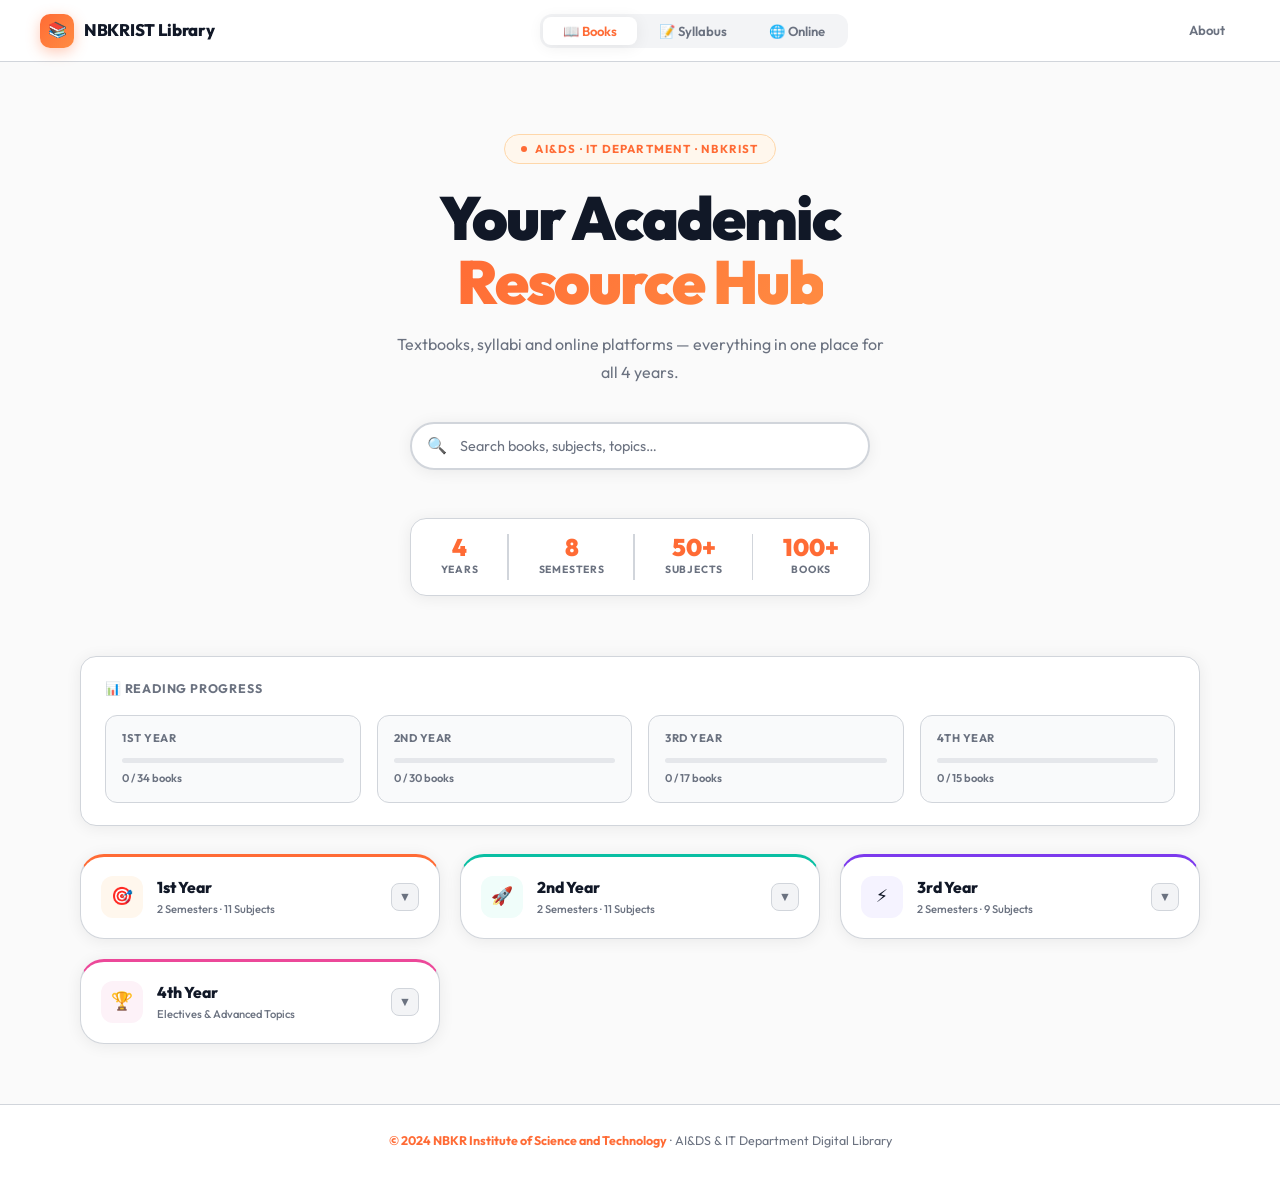
==== commit 5a12c6b0: "fresh_clean_ui_redesign" ====
--- a/index.html
+++ b/index.html
@@ -10,685 +10,556 @@
 
 <!-- NAV -->
 <nav>
-  <a class="nav-logo" href="index.html">
-    <div class="nav-logo-icon">📚</div>
-    <span>NBKRIST</span> Library
+  <a class="logo" href="index.html">
+    <div class="logo-dot">📚</div>
+    NBKRIST Library
   </a>
-
-  <div class="nav-center">
+  <div class="nav-tabs">
     <button class="nav-tab active" onclick="switchTab('books',this)">📖 Books</button>
     <button class="nav-tab" onclick="switchTab('syllabus',this)">📝 Syllabus</button>
     <button class="nav-tab" onclick="switchTab('online',this)">🌐 Online</button>
   </div>
-
-  <div class="nav-right nav-links">
+  <div class="nav-end">
     <a href="about.html">About</a>
   </div>
 </nav>
 
 <!-- HERO -->
 <div class="hero">
-  <div class="hero-blob hero-blob-1"></div>
-  <div class="hero-blob hero-blob-2"></div>
-  <div class="hero-chip">🎓 AI&DS · IT Department · NBKRIST</div>
-  <h1 class="hero-title">Your Academic<br><span class="grad">Resource Hub</span></h1>
-  <p class="hero-sub">Textbooks, syllabi & online platforms — all in one place for every semester.</p>
-
-  <div class="search-bar">
-    <span class="s-icon">🔍</span>
-    <input type="text" id="searchInput" placeholder="Search subjects, books, topics…" oninput="handleSearch(this.value)" autocomplete="off">
-    <button class="s-clear" id="clearBtn" onclick="clearSearch()">✕ Clear</button>
-  </div>
-
-  <div class="hero-stats">
-    <div class="stat"><div class="stat-num">4</div><div class="stat-label">Years</div></div>
-    <div class="stat"><div class="stat-num">8</div><div class="stat-label">Semesters</div></div>
-    <div class="stat"><div class="stat-num">50+</div><div class="stat-label">Subjects</div></div>
-    <div class="stat"><div class="stat-num">100+</div><div class="stat-label">Books</div></div>
+  <div class="hero-badge"><span></span>AI&DS · IT Department · NBKRIST</div>
+  <h1>Your Academic<br><em>Resource Hub</em></h1>
+  <p>Textbooks, syllabi and online platforms — everything in one place for all 4 years.</p>
+
+  <div class="search-wrap">
+    <span class="si">🔍</span>
+    <input id="si" type="text" placeholder="Search books, subjects, topics…" oninput="doSearch(this.value)" autocomplete="off">
+    <button class="sc" id="sc" onclick="clearSearch()">✕ Clear</button>
+  </div>
+
+  <div class="stats">
+    <div class="stat"><div class="stat-n">4</div><div class="stat-l">Years</div></div>
+    <div class="stat"><div class="stat-n">8</div><div class="stat-l">Semesters</div></div>
+    <div class="stat"><div class="stat-n">50+</div><div class="stat-l">Subjects</div></div>
+    <div class="stat"><div class="stat-n">100+</div><div class="stat-l">Books</div></div>
   </div>
 </div>
 
 <!-- MOBILE TABS -->
-<div class="tabs-wrapper">
-  <button class="tab-btn active" onclick="switchTab('books',this)">📖 Books</button>
-  <button class="tab-btn" onclick="switchTab('syllabus',this)">📝 Syllabus</button>
-  <button class="tab-btn" onclick="switchTab('online',this)">🌐 Online</button>
+<div class="mob-tabs">
+  <button class="mob-tab active" onclick="switchTab('books',this)">📖 Books</button>
+  <button class="mob-tab" onclick="switchTab('syllabus',this)">📝 Syllabus</button>
+  <button class="mob-tab" onclick="switchTab('online',this)">🌐 Online</button>
 </div>
 
 <!-- SEARCH RESULTS -->
-<div class="search-results" id="searchResults">
-  <h4 id="searchCount"></h4>
-  <div id="resultsList"></div>
-</div>
-
-<!-- PROGRESS TRACKER -->
-<div class="progress-panel" id="progressPanel">
-  <h3>📊 Your Reading Progress <span style="font-size:0.72rem;color:var(--text3);font-weight:500;margin-left:6px;">Click a book link to mark progress</span></h3>
-  <div class="progress-grid">
-    <div class="prog-item" onclick="toggleCard('yb1')">
-      <div class="prog-label">1st Year</div>
-      <div class="prog-bar-wrap"><div class="prog-bar" id="pb1"></div></div>
-      <div class="prog-pct" id="pp1">0 books opened</div>
-    </div>
-    <div class="prog-item" onclick="toggleCard('yb2')">
-      <div class="prog-label">2nd Year</div>
-      <div class="prog-bar-wrap"><div class="prog-bar" id="pb2"></div></div>
-      <div class="prog-pct" id="pp2">0 books opened</div>
-    </div>
-    <div class="prog-item" onclick="toggleCard('yb3')">
-      <div class="prog-label">3rd Year</div>
-      <div class="prog-bar-wrap"><div class="prog-bar" id="pb3"></div></div>
-      <div class="prog-pct" id="pp3">0 books opened</div>
-    </div>
-    <div class="prog-item" onclick="toggleCard('yb4')">
-      <div class="prog-label">4th Year</div>
-      <div class="prog-bar-wrap"><div class="prog-bar" id="pb4"></div></div>
-      <div class="prog-pct" id="pp4">0 books opened</div>
-    </div>
-  </div>
-</div>
-
-<!-- ===== BOOKS TAB ===== -->
+<div class="sr" id="sr">
+  <h5 id="sr-count"></h5>
+  <div id="sr-list"></div>
+</div>
+
+<!-- PROGRESS -->
+<div class="prog-section" id="ps">
+  <div class="prog-card">
+    <div class="prog-title">📊 Reading Progress</div>
+    <div class="prog-grid">
+      <div class="pi" onclick="toggleCard('yb1')"><div class="pi-label">1st Year</div><div class="pi-bar"><div class="pi-fill" id="pf1"></div></div><div class="pi-txt" id="pt1">0 books opened</div></div>
+      <div class="pi" onclick="toggleCard('yb2')"><div class="pi-label">2nd Year</div><div class="pi-bar"><div class="pi-fill" id="pf2"></div></div><div class="pi-txt" id="pt2">0 books opened</div></div>
+      <div class="pi" onclick="toggleCard('yb3')"><div class="pi-label">3rd Year</div><div class="pi-bar"><div class="pi-fill" id="pf3"></div></div><div class="pi-txt" id="pt3">0 books opened</div></div>
+      <div class="pi" onclick="toggleCard('yb4')"><div class="pi-label">4th Year</div><div class="pi-bar"><div class="pi-fill" id="pf4"></div></div><div class="pi-txt" id="pt4">0 books opened</div></div>
+    </div>
+  </div>
+</div>
+
+<!-- ═══ BOOKS TAB ═══ -->
 <div id="tab-books" class="tab-panel active">
-<div class="year-grid">
+<div class="grid">
 
 <!-- 1ST YEAR -->
-<div class="year-card y1" id="yb1">
-  <div class="year-header" onclick="toggleCard('yb1')">
-    <div class="year-icon">🎯</div>
-    <div class="year-info"><div class="year-name">1st Year</div><div class="year-count">2 Semesters · 11 Subjects</div></div>
-    <div class="year-toggle">▼</div>
-  </div>
-  <div class="year-body">
-    <div class="sem-block" id="sb-yb1-s1">
-      <div class="sem-header" onclick="toggleSem('sb-yb1-s1')">
-        <div class="sem-dot"></div><div class="sem-name">1st Semester</div><div class="sem-arrow">▶</div>
+<div class="ycard y1" id="yb1">
+  <div class="yhead" onclick="toggleCard('yb1')">
+    <div class="yicon">🎯</div>
+    <div class="yinfo"><div class="yname">1st Year</div><div class="ysub">2 Semesters · 11 Subjects</div></div>
+    <div class="ytoggle">▼</div>
+  </div>
+  <div class="ybody">
+    <div class="sem" id="s-y1-1">
+      <div class="sem-h" onclick="T('s-y1-1')"><div class="sem-dot"></div><div class="sem-name">Semester 1</div><div class="sem-arr">▶</div></div>
+      <div class="sem-body">
+        <div class="subj" id="sub-bee"><div class="subj-h" onclick="S('sub-bee')"><div class="subj-dot"></div><div class="subj-name">Basic Electrical &amp; Electronics Engg.</div><div class="subj-arr">▶</div></div><div class="subj-body">
+          <a class="bl" href="https://www.geeksforgeeks.org/basic-electrical-and-electronics-engineering/" target="_blank" data-y="1"><span class="bi">🌐</span>GeeksforGeeks – BEE Notes</a>
+          <a class="bl" href="https://nptel.ac.in/courses/108105053" target="_blank" data-y="1"><span class="bi">🎓</span>NPTEL – Basic Electrical Engineering</a>
+          <a class="bl" href="https://www.youtube.com/playlist?list=PL9ooVrP1hQOGyFc60sExNX1qBWJyV5IMb" target="_blank" data-y="1"><span class="bi">▶️</span>YouTube – BEE Video Lectures</a>
+          <a class="bl" href="https://archive.org/search?query=basic+electrical+electronics+engineering" target="_blank" data-y="1"><span class="bi">📚</span>Archive.org – Free BEE Books</a>
+        </div></div>
+        <div class="subj" id="sub-ep"><div class="subj-h" onclick="S('sub-ep')"><div class="subj-dot"></div><div class="subj-name">Engineering Physics</div><div class="subj-arr">▶</div></div><div class="subj-body">
+          <a class="bl" href="ep/2-physics-5-199.pdf" target="_blank" data-y="1"><span class="bi">📄</span>Notes Material – 1</a>
+          <a class="bl" href="ep/ENGINEERING-PHYSICS-min-3-117.pdf" target="_blank" data-y="1"><span class="bi">📄</span>Notes Material – 2</a>
+          <a class="bl" href="ep/FULLBOOKPHYSICS.pdf" target="_blank" data-y="1"><span class="bi">📄</span>Full Textbook</a>
+        </div></div>
+        <div class="subj" id="sub-eg"><div class="subj-h" onclick="S('sub-eg')"><div class="subj-dot"></div><div class="subj-name">Engineering Graphics</div><div class="subj-arr">▶</div></div><div class="subj-body">
+          <a class="bl" href="eg/ENGINEERING DRAWING BY N.D BHATT-4-738.pdf" target="_blank" data-y="1"><span class="bi">📄</span>Engineering Drawing – N.D. Bhatt</a>
+        </div></div>
+        <div class="subj" id="sub-ip"><div class="subj-h" onclick="S('sub-ip')"><div class="subj-dot"></div><div class="subj-name">Introduction to Programming (C)</div><div class="subj-arr">▶</div></div><div class="subj-body">
+          <a class="bl" href="ip/[Kernighan-Ritchie]The_C_Programming_Language.pdf" target="_blank" data-y="1"><span class="bi">📄</span>C Programming Language – K&amp;R</a>
+          <a class="bl" href="ip/C_Programming.pdf" target="_blank" data-y="1"><span class="bi">📄</span>C Programming</a>
+          <a class="bl" href="ip/SCHAUMS_OUTLINE_OF_THEORY_AND_PROBLEMS_O.pdf" target="_blank" data-y="1"><span class="bi">📄</span>Schaum's Outline</a>
+          <a class="bl" href="ip/The.C.Programming.Language.2Nd.Ed Prentice.Hall.Brian.W.Kernighan.and.Dennis.M.Ritchie..pdf" target="_blank" data-y="1"><span class="bi">📄</span>C Programming Language – 2nd Ed.</a>
+        </div></div>
+        <div class="subj" id="sub-m1"><div class="subj-h" onclick="S('sub-m1')"><div class="subj-dot"></div><div class="subj-name">Linear Algebra &amp; Calculus</div><div class="subj-arr">▶</div></div><div class="subj-body">
+          <a class="bl" href="m1/23_12_2022_539602025-3-213.pdf" target="_blank" data-y="1"><span class="bi">📄</span>Notes Material</a>
+          <a class="bl" href="m1/Maths-Advanced Modern Engineering Mathematics 5th Ed.pdf" target="_blank" data-y="1"><span class="bi">📄</span>Advanced Modern Engineering Maths</a>
+          <a class="bl" href="m1/Thomas_Calculus.pdf" target="_blank" data-y="1"><span class="bi">📄</span>Thomas Calculus</a>
+          <a class="bl" href="m-2/Gilbert_Strang_Linear_Algebra_and_Its_Applicatio_230928_225121.pdf" target="_blank" data-y="1"><span class="bi">📄</span>Gilbert Strang – Linear Algebra</a>
+          <a class="bl" href="m-2/Nicholson-OpenLAWA-2018A.pdf" target="_blank" data-y="1"><span class="bi">📄</span>Nicholson – Open Linear Algebra</a>
+        </div></div>
+        <div class="subj" id="sub-it"><div class="subj-h" onclick="S('sub-it')"><div class="subj-dot"></div><div class="subj-name">IT Workshop</div><div class="subj-arr">▶</div></div><div class="subj-body">
+          <a class="bl" href="it/1BCOM6CA-Introduction-to-computers-&-Information-Technology-ENG.pdf" target="_blank" data-y="1"><span class="bi">📄</span>Intro to Computers &amp; IT</a>
+          <a class="bl" href="it/95.pdf" target="_blank" data-y="1"><span class="bi">📄</span>Introduction to Information Technology</a>
+          <a class="bl" href="it/Cisco.Press.IT.Essentials.PC.Hardware.and.Software.Labs.and.Study.Guide.3rd.Ed.pdf" target="_blank" data-y="1"><span class="bi">📄</span>Cisco IT Essentials – 3rd Ed.</a>
+        </div></div>
       </div>
+    </div>
+    <div class="sem" id="s-y1-2">
+      <div class="sem-h" onclick="T('s-y1-2')"><div class="sem-dot"></div><div class="sem-name">Semester 2</div><div class="sem-arr">▶</div></div>
       <div class="sem-body">
-        <div class="subject-item" id="sub-bee"><div class="subject-header" onclick="toggleSubject('sub-bee')"><div class="subject-dot"></div><div class="subject-name">Basic Electrical &amp; Electronics Engg.</div><div class="subject-arrow">▶</div></div><div class="subject-body">
-          <a class="book-link" href="https://www.geeksforgeeks.org/basic-electrical-and-electronics-engineering/" target="_blank" data-year="1"><span class="book-link-icon">🌐</span>GeeksforGeeks – BEE Notes</a>
-          <a class="book-link" href="https://www.youtube.com/playlist?list=PL9ooVrP1hQOGyFc60sExNX1qBWJyV5IMb" target="_blank" data-year="1"><span class="book-link-icon">▶️</span>YouTube – BEE Video Lectures</a>
-          <a class="book-link" href="https://nptel.ac.in/courses/108/105/108105053/" target="_blank" data-year="1"><span class="book-link-icon">🎓</span>NPTEL – Basic Electrical Engineering</a>
-          <a class="book-link" href="https://archive.org/search?query=basic+electrical+electronics+engineering" target="_blank" data-year="1"><span class="book-link-icon">📚</span>Archive.org – Free BEE Books</a>
-        </div></div>
-        <div class="subject-item" id="sub-ep"><div class="subject-header" onclick="toggleSubject('sub-ep')"><div class="subject-dot"></div><div class="subject-name">Engineering Physics</div><div class="subject-arrow">▶</div></div><div class="subject-body">
-          <a class="book-link" href="ep/2-physics-5-199.pdf" target="_blank" data-year="1"><span class="book-link-icon">📄</span>Notes Material – 1</a>
-          <a class="book-link" href="ep/ENGINEERING-PHYSICS-min-3-117.pdf" target="_blank" data-year="1"><span class="book-link-icon">📄</span>Notes Material – 2</a>
-          <a class="book-link" href="ep/FULLBOOKPHYSICS.pdf" target="_blank" data-year="1"><span class="book-link-icon">📄</span>Full Textbook</a>
-        </div></div>
-        <div class="subject-item" id="sub-eg"><div class="subject-header" onclick="toggleSubject('sub-eg')"><div class="subject-dot"></div><div class="subject-name">Engineering Graphics</div><div class="subject-arrow">▶</div></div><div class="subject-body">
-          <a class="book-link" href="eg/ENGINEERING DRAWING BY N.D BHATT-4-738.pdf" target="_blank" data-year="1"><span class="book-link-icon">📄</span>Engineering Drawing – N.D. Bhatt</a>
-        </div></div>
-        <div class="subject-item" id="sub-ip"><div class="subject-header" onclick="toggleSubject('sub-ip')"><div class="subject-dot"></div><div class="subject-name">Introduction to Programming (C)</div><div class="subject-arrow">▶</div></div><div class="subject-body">
-          <a class="book-link" href="ip/[Kernighan-Ritchie]The_C_Programming_Language.pdf" target="_blank" data-year="1"><span class="book-link-icon">📄</span>The C Programming Language – K&amp;R</a>
-          <a class="book-link" href="ip/C_Programming.pdf" target="_blank" data-year="1"><span class="book-link-icon">📄</span>C Programming</a>
-          <a class="book-link" href="ip/SCHAUMS_OUTLINE_OF_THEORY_AND_PROBLEMS_O.pdf" target="_blank" data-year="1"><span class="book-link-icon">📄</span>Schaum's Outline</a>
-          <a class="book-link" href="ip/The.C.Programming.Language.2Nd.Ed Prentice.Hall.Brian.W.Kernighan.and.Dennis.M.Ritchie..pdf" target="_blank" data-year="1"><span class="book-link-icon">📄</span>C Programming Language – 2nd Ed.</a>
-        </div></div>
-        <div class="subject-item" id="sub-m1"><div class="subject-header" onclick="toggleSubject('sub-m1')"><div class="subject-dot"></div><div class="subject-name">Linear Algebra &amp; Calculus</div><div class="subject-arrow">▶</div></div><div class="subject-body">
-          <a class="book-link" href="m1/23_12_2022_539602025-3-213.pdf" target="_blank" data-year="1"><span class="book-link-icon">📄</span>Notes Material – 1</a>
-          <a class="book-link" href="m1/Maths-Advanced Modern Engineering Mathematics 5th Ed.pdf" target="_blank" data-year="1"><span class="book-link-icon">📄</span>Advanced Modern Engineering Maths – 5th Ed.</a>
-          <a class="book-link" href="m1/Thomas_Calculus.pdf" target="_blank" data-year="1"><span class="book-link-icon">📄</span>Thomas Calculus</a>
-          <a class="book-link" href="m-2/Gilbert_Strang_Linear_Algebra_and_Its_Applicatio_230928_225121.pdf" target="_blank" data-year="1"><span class="book-link-icon">📄</span>Gilbert Strang – Linear Algebra</a>
-          <a class="book-link" href="m-2/Nicholson-OpenLAWA-2018A.pdf" target="_blank" data-year="1"><span class="book-link-icon">📄</span>Nicholson – Open Linear Algebra</a>
-        </div></div>
-        <div class="subject-item" id="sub-it"><div class="subject-header" onclick="toggleSubject('sub-it')"><div class="subject-dot"></div><div class="subject-name">IT Workshop</div><div class="subject-arrow">▶</div></div><div class="subject-body">
-          <a class="book-link" href="it/1BCOM6CA-Introduction-to-computers-&-Information-Technology-ENG.pdf" target="_blank" data-year="1"><span class="book-link-icon">📄</span>Intro to Computers &amp; IT</a>
-          <a class="book-link" href="it/95.pdf" target="_blank" data-year="1"><span class="book-link-icon">📄</span>Introduction to Information Technology</a>
-          <a class="book-link" href="it/Cisco.Press.IT.Essentials.PC.Hardware.and.Software.Labs.and.Study.Guide.3rd.Ed.pdf" target="_blank" data-year="1"><span class="book-link-icon">📄</span>Cisco IT Essentials – 3rd Ed.</a>
+        <div class="subj" id="sub-chem"><div class="subj-h" onclick="S('sub-chem')"><div class="subj-dot"></div><div class="subj-name">Chemistry</div><div class="subj-arr">▶</div></div><div class="subj-body">
+          <a class="bl" href="chem/1621583343 (1).pdf" target="_blank" data-y="1"><span class="bi">📄</span>Atkins Physical Chemistry</a>
+          <a class="bl" href="chem/Engg.Chemistry-4-111.pdf" target="_blank" data-y="1"><span class="bi">📄</span>Engineering Chemistry</a>
+          <a class="bl" href="chem/Engineering Chemistry Jain n Jain.pdf" target="_blank" data-y="1"><span class="bi">📄</span>Engineering Chemistry – Jain &amp; Jain</a>
+        </div></div>
+        <div class="subj" id="sub-bc"><div class="subj-h" onclick="S('sub-bc')"><div class="subj-dot"></div><div class="subj-name">Basic Civil Engineering</div><div class="subj-arr">▶</div></div><div class="subj-body">
+          <a class="bl" href="bc/101986842-basic-civil-engineering-s-s-bhavikatti.pdf" target="_blank" data-y="1"><span class="bi">📄</span>Basic Civil Engineering – Bhavikatti</a>
+          <a class="bl" href="bc/BASIC_CIVIL_AND_MECHANICAL_ENGINEERING-3-250.pdf" target="_blank" data-y="1"><span class="bi">📄</span>Basic Civil &amp; Mechanical Engg.</a>
+          <a class="bl" href="bc/de4479d1234da19a11935c023d338121-3-174.pdf" target="_blank" data-y="1"><span class="bi">📄</span>Civil &amp; Mechanical Engg. – 2</a>
+        </div></div>
+        <div class="subj" id="sub-bm"><div class="subj-h" onclick="S('sub-bm')"><div class="subj-dot"></div><div class="subj-name">Basic Mechanical Engineering</div><div class="subj-arr">▶</div></div><div class="subj-body">
+          <a class="bl" href="bm/425803401-IC-Engines-by-V-Ganeshan-PDFDrive-com-pdf.pdf" target="_blank" data-y="1"><span class="bi">📄</span>IC Engines – V. Ganeshan</a>
+          <a class="bl" href="bm/An Introduction to Mechanical Engineering.pdf" target="_blank" data-y="1"><span class="bi">📄</span>Intro to Mechanical Engineering</a>
+          <a class="bl" href="bm/pdfcoffee.com_theory-of-machines-by-s-s-rattan-pdf-free-bead69a6.pdf" target="_blank" data-y="1"><span class="bi">📄</span>Theory of Machines – S.S. Rattan</a>
+        </div></div>
+        <div class="subj" id="sub-ce"><div class="subj-h" onclick="S('sub-ce')"><div class="subj-dot"></div><div class="subj-name">Communicative English</div><div class="subj-arr">▶</div></div><div class="subj-body">
+          <a class="bl" href="ce/Communicative-English-min.pdf" target="_blank" data-y="1"><span class="bi">📄</span>Communicative English Textbook</a>
+        </div></div>
+        <div class="subj" id="sub-ds"><div class="subj-h" onclick="S('sub-ds')"><div class="subj-dot"></div><div class="subj-name">Data Structures</div><div class="subj-arr">▶</div></div><div class="subj-body">
+          <a class="bl" href="ds/Data Structures and Algorithm Analysis in C by Mark Allen Weiss.pdf" target="_blank" data-y="1"><span class="bi">📄</span>Data Structures – Mark Allen Weiss</a>
+          <a class="bl" href="ds/Fundamentals-of-Data-Structures-in-C-Ellis-Horowitz-Sartaj-Sahni-etc.-.pdf" target="_blank" data-y="1"><span class="bi">📄</span>Fundamentals of Data Structures – Horowitz</a>
+        </div></div>
+        <div class="subj" id="sub-m2"><div class="subj-h" onclick="S('sub-m2')"><div class="subj-dot"></div><div class="subj-name">Differential Equations &amp; Vector Calculus</div><div class="subj-arr">▶</div></div><div class="subj-body">
+          <a class="bl" href="m1/23_12_2022_539602025-3-213.pdf" target="_blank" data-y="1"><span class="bi">📄</span>Notes Material</a>
+          <a class="bl" href="m1/Thomas_Calculus.pdf" target="_blank" data-y="1"><span class="bi">📄</span>Thomas Calculus</a>
         </div></div>
       </div>
     </div>
-    <div class="sem-block" id="sb-yb1-s2">
-      <div class="sem-header" onclick="toggleSem('sb-yb1-s2')">
-        <div class="sem-dot"></div><div class="sem-name">2nd Semester</div><div class="sem-arrow">▶</div>
+  </div>
+</div>
+
+<!-- 2ND YEAR -->
+<div class="ycard y2" id="yb2">
+  <div class="yhead" onclick="toggleCard('yb2')">
+    <div class="yicon">🚀</div>
+    <div class="yinfo"><div class="yname">2nd Year</div><div class="ysub">2 Semesters · 11 Subjects</div></div>
+    <div class="ytoggle">▼</div>
+  </div>
+  <div class="ybody">
+    <div class="sem" id="s-y2-1">
+      <div class="sem-h" onclick="T('s-y2-1')"><div class="sem-dot"></div><div class="sem-name">Semester 1</div><div class="sem-arr">▶</div></div>
+      <div class="sem-body">
+        <div class="subj" id="sub-java"><div class="subj-h" onclick="S('sub-java')"><div class="subj-dot"></div><div class="subj-name">Java Programming</div><div class="subj-arr">▶</div></div><div class="subj-body">
+          <a class="bl" href="java/j-1.pdf" target="_blank" data-y="2"><span class="bi">📄</span>Intro to Java Programming – 1</a>
+          <a class="bl" href="java/j-3.pdf" target="_blank" data-y="2"><span class="bi">📄</span>Java 9 For Programmers</a>
+          <a class="bl" href="java/j-4.pdf" target="_blank" data-y="2"><span class="bi">📄</span>Intro to Java Programming – 8th Ed.</a>
+          <a class="bl" href="java/j-5.pdf" target="_blank" data-y="2"><span class="bi">📄</span>Intro to Java Programming – 10th Ed.</a>
+        </div></div>
+        <div class="subj" id="sub-es"><div class="subj-h" onclick="S('sub-es')"><div class="subj-dot"></div><div class="subj-name">Environmental Science</div><div class="subj-arr">▶</div></div><div class="subj-body">
+          <a class="bl" href="es/22080_270724125248_Anindita Basak - Environmental Studies-Pearson Education (2015).pdf" target="_blank" data-y="2"><span class="bi">📄</span>Environmental Studies – Pearson</a>
+          <a class="bl" href="es/env.pdf" target="_blank" data-y="2"><span class="bi">📄</span>Environmental Studies – 2</a>
+        </div></div>
+        <div class="subj" id="sub-dbms"><div class="subj-h" onclick="S('sub-dbms')"><div class="subj-dot"></div><div class="subj-name">Database Management Systems</div><div class="subj-arr">▶</div></div><div class="subj-body">
+          <a class="bl" href="dbms/Fundamentals_of_Database_Systems_6th_Edition-1.pdf" target="_blank" data-y="2"><span class="bi">📄</span>Fundamentals of Database Systems – 6th Ed.</a>
+          <a class="bl" href="dbms/s_feuerstein_oracle-pl_sql-programming_6th-edition_2014.pdf" target="_blank" data-y="2"><span class="bi">📄</span>Oracle PL/SQL Programming – 6th Ed.</a>
+        </div></div>
+        <div class="subj" id="sub-dmgt"><div class="subj-h" onclick="S('sub-dmgt')"><div class="subj-dot"></div><div class="subj-name">Discrete Mathematics &amp; Graph Theory</div><div class="subj-arr">▶</div></div><div class="subj-body">
+          <a class="bl" href="dmgt/Discrete Mathematics and Its Applications, 7 edition - Rosen.pdf" target="_blank" data-y="2"><span class="bi">📄</span>Discrete Mathematics – Rosen 7th Ed.</a>
+          <a class="bl" href="dmgt/Maths-Discrete Mathematics & its Applications 8th Ed.pdf" target="_blank" data-y="2"><span class="bi">📄</span>Discrete Mathematics – 8th Ed.</a>
+        </div></div>
+        <div class="subj" id="sub-adsa"><div class="subj-h" onclick="S('sub-adsa')"><div class="subj-dot"></div><div class="subj-name">Advanced Data Structures &amp; Algorithms</div><div class="subj-arr">▶</div></div><div class="subj-body">
+          <a class="bl" href="adsa/fundamentals-of-computer-algorithms-by-ellis-horowitz-1984.pdf" target="_blank" data-y="2"><span class="bi">📄</span>Fundamentals of Computer Algorithms – Horowitz</a>
+          <a class="bl" href="adsa/horowitz-and-sahani-fundamentals-of-computer-algorithms-2nd-edition.pdf" target="_blank" data-y="2"><span class="bi">📄</span>Fundamentals of Computer Algorithms – 2nd Ed.</a>
+        </div></div>
+        <div class="subj" id="sub-uhv"><div class="subj-h" onclick="S('sub-uhv')"><div class="subj-dot"></div><div class="subj-name">UHV &amp; Ethical Conduct</div><div class="subj-arr">▶</div></div><div class="subj-body">
+          <a class="bl" href="uhv/uhv-1.pdf" target="_blank" data-y="2"><span class="bi">📄</span>UHV Textbook</a>
+        </div></div>
       </div>
+    </div>
+    <div class="sem" id="s-y2-2">
+      <div class="sem-h" onclick="T('s-y2-2')"><div class="sem-dot"></div><div class="sem-name">Semester 2</div><div class="sem-arr">▶</div></div>
       <div class="sem-body">
-        <div class="subject-item" id="sub-chem"><div class="subject-header" onclick="toggleSubject('sub-chem')"><div class="subject-dot"></div><div class="subject-name">Chemistry</div><div class="subject-arrow">▶</div></div><div class="subject-body">
-          <a class="book-link" href="chem/1621583343 (1).pdf" target="_blank" data-year="1"><span class="book-link-icon">📄</span>Atkins Physical Chemistry – 8th Ed.</a>
-          <a class="book-link" href="chem/Engg.Chemistry-4-111.pdf" target="_blank" data-year="1"><span class="book-link-icon">📄</span>Engineering Chemistry</a>
-          <a class="book-link" href="chem/Engineering Chemistry Jain n Jain.pdf" target="_blank" data-year="1"><span class="book-link-icon">📄</span>Engineering Chemistry – Jain &amp; Jain</a>
-        </div></div>
-        <div class="subject-item" id="sub-bc"><div class="subject-header" onclick="toggleSubject('sub-bc')"><div class="subject-dot"></div><div class="subject-name">Basic Civil Engineering</div><div class="subject-arrow">▶</div></div><div class="subject-body">
-          <a class="book-link" href="bc/101986842-basic-civil-engineering-s-s-bhavikatti.pdf" target="_blank" data-year="1"><span class="book-link-icon">📄</span>Basic Civil Engineering – Bhavikatti</a>
-          <a class="book-link" href="bc/BASIC_CIVIL_AND_MECHANICAL_ENGINEERING-3-250.pdf" target="_blank" data-year="1"><span class="book-link-icon">📄</span>Basic Civil &amp; Mechanical Engg. – 1</a>
-          <a class="book-link" href="bc/de4479d1234da19a11935c023d338121-3-174.pdf" target="_blank" data-year="1"><span class="book-link-icon">📄</span>Basic Civil &amp; Mechanical Engg. – 2</a>
-        </div></div>
-        <div class="subject-item" id="sub-bm"><div class="subject-header" onclick="toggleSubject('sub-bm')"><div class="subject-dot"></div><div class="subject-name">Basic Mechanical Engineering</div><div class="subject-arrow">▶</div></div><div class="subject-body">
-          <a class="book-link" href="bm/425803401-IC-Engines-by-V-Ganeshan-PDFDrive-com-pdf.pdf" target="_blank" data-year="1"><span class="book-link-icon">📄</span>IC Engines – V. Ganeshan</a>
-          <a class="book-link" href="bm/An Introduction to Mechanical Engineering.pdf" target="_blank" data-year="1"><span class="book-link-icon">📄</span>Introduction to Mechanical Engineering</a>
-          <a class="book-link" href="bm/pdfcoffee.com_theory-of-machines-by-s-s-rattan-pdf-free-bead69a6.pdf" target="_blank" data-year="1"><span class="book-link-icon">📄</span>Theory of Machines – S.S. Rattan</a>
-        </div></div>
-        <div class="subject-item" id="sub-ce"><div class="subject-header" onclick="toggleSubject('sub-ce')"><div class="subject-dot"></div><div class="subject-name">Communicative English</div><div class="subject-arrow">▶</div></div><div class="subject-body">
-          <a class="book-link" href="ce/Communicative-English-min.pdf" target="_blank" data-year="1"><span class="book-link-icon">📄</span>Communicative English Textbook</a>
-        </div></div>
-        <div class="subject-item" id="sub-ds"><div class="subject-header" onclick="toggleSubject('sub-ds')"><div class="subject-dot"></div><div class="subject-name">Data Structures</div><div class="subject-arrow">▶</div></div><div class="subject-body">
-          <a class="book-link" href="ds/Data Structures and Algorithm Analysis in C by Mark Allen Weiss.pdf" target="_blank" data-year="1"><span class="book-link-icon">📄</span>Data Structures &amp; Algorithm Analysis – Weiss</a>
-          <a class="book-link" href="ds/Fundamentals-of-Data-Structures-in-C-Ellis-Horowitz-Sartaj-Sahni-etc.-.pdf" target="_blank" data-year="1"><span class="book-link-icon">📄</span>Fundamentals of Data Structures – Horowitz</a>
-        </div></div>
-        <div class="subject-item" id="sub-m2"><div class="subject-header" onclick="toggleSubject('sub-m2')"><div class="subject-dot"></div><div class="subject-name">Differential Equations &amp; Vector Calculus</div><div class="subject-arrow">▶</div></div><div class="subject-body">
-          <a class="book-link" href="m1/23_12_2022_539602025-3-213.pdf" target="_blank" data-year="1"><span class="book-link-icon">📄</span>Notes Material – 1</a>
-          <a class="book-link" href="m1/Thomas_Calculus.pdf" target="_blank" data-year="1"><span class="book-link-icon">📄</span>Thomas Calculus</a>
+        <div class="subj" id="sub-smds"><div class="subj-h" onclick="S('sub-smds')"><div class="subj-dot"></div><div class="subj-name">Statistical Methods for Data Science</div><div class="subj-arr">▶</div></div><div class="subj-body">
+          <a class="bl" href="smds/Miller & Freund's Probability and Statistics for Engineers.pdf" target="_blank" data-y="2"><span class="bi">📄</span>Miller &amp; Freund's Probability &amp; Statistics</a>
+          <a class="bl" href="smds/Statistical inference for data science.pdf" target="_blank" data-y="2"><span class="bi">📄</span>Statistical Inference for Data Science</a>
+        </div></div>
+        <div class="subj" id="sub-dlco"><div class="subj-h" onclick="S('sub-dlco')"><div class="subj-dot"></div><div class="subj-name">Digital Logic &amp; Computer Organization</div><div class="subj-arr">▶</div></div><div class="subj-body">
+          <a class="bl" href="dlco/Azal2020-01-22-12-16-48-75016.pdf" target="_blank" data-y="2"><span class="bi">📄</span>Digital Logic Textbook</a>
+          <a class="bl" href="dlco/computer-systems-Architecture.pdf" target="_blank" data-y="2"><span class="bi">📄</span>Computer Systems Architecture</a>
+          <a class="bl" href="dlco/Digital Design With an Introduction to the Verilog HDL, VHDL and Systemverilog 6th Ed.pdf" target="_blank" data-y="2"><span class="bi">📄</span>Digital Design with Verilog – 6th Ed.</a>
+        </div></div>
+        <div class="subj" id="sub-be"><div class="subj-h" onclick="S('sub-be')"><div class="subj-dot"></div><div class="subj-name">Business Environment</div><div class="subj-arr">▶</div></div><div class="subj-body">
+          <a class="bl" href="be/Business Environment FInal ISBN_724.pdf" target="_blank" data-y="2"><span class="bi">📄</span>Business Environment – 1</a>
+          <a class="bl" href="be/DCOM105_DCOM402_DMGT105_DMGT401_BUSINESS_ENVIRONMENT.pdf" target="_blank" data-y="2"><span class="bi">📄</span>Business Environment – 2</a>
+          <a class="bl" href="be/IIMM_BE_Book.pdf" target="_blank" data-y="2"><span class="bi">📄</span>Business Environment – IIMM</a>
+        </div></div>
+        <div class="subj" id="sub-ai"><div class="subj-h" onclick="S('sub-ai')"><div class="subj-dot"></div><div class="subj-name">Artificial Intelligence</div><div class="subj-arr">▶</div></div><div class="subj-body">
+          <a class="bl" href="ai/artificial intelligence structures and strategies for  complex problem solving.pdf" target="_blank" data-y="2"><span class="bi">📄</span>AI – Structures &amp; Strategies</a>
+          <a class="bl" href="ai/Artificial_Intelligence.pdf" target="_blank" data-y="2"><span class="bi">📄</span>Artificial Intelligence</a>
+          <a class="bl" href="ai/Kevin Knight, Elaine Rich, B. Nair - Artificial Intelligence (2010, Tata McGraw-Hill Education Pvt. Ltd.) - libgen.lc.pdf" target="_blank" data-y="2"><span class="bi">📄</span>AI – Kevin Knight &amp; Elaine Rich</a>
+          <a class="bl" href="ai/preview-9781292153971_A27091185.pdf" target="_blank" data-y="2"><span class="bi">📄</span>AI: A Modern Approach (Pearson)</a>
+        </div></div>
+        <div class="subj" id="sub-fs"><div class="subj-h" onclick="S('sub-fs')"><div class="subj-dot"></div><div class="subj-name">Full Stack Development</div><div class="subj-arr">▶</div></div><div class="subj-body">
+          <a class="bl" href="fs/Azal2020-01-22-01-38-51-40850.pdf" target="_blank" data-y="2"><span class="bi">📄</span>Internet &amp; WWW How to Program</a>
+          <a class="bl" href="fs/deitel-internet-world-wide-web-how-to-program-2e-2001.pdf" target="_blank" data-y="2"><span class="bi">📄</span>Deitel – Internet &amp; WWW</a>
+          <a class="bl" href="fs/Learning_PHP_A_Gentle_Introduction_to_the_Web_39_s_Most_Popular_Language.pdf" target="_blank" data-y="2"><span class="bi">📄</span>Learning PHP</a>
+        </div></div>
+        <div class="subj" id="sub-ids"><div class="subj-h" onclick="S('sub-ids')"><div class="subj-dot"></div><div class="subj-name">Introduction to Data Science</div><div class="subj-arr">▶</div></div><div class="subj-body">
+          <a class="bl" href="ids/ids-1.pdf" target="_blank" data-y="2"><span class="bi">📄</span>Introduction to Data Science – 1</a>
+          <a class="bl" href="ids/ids-2.pdf" target="_blank" data-y="2"><span class="bi">📄</span>Data Science from Scratch</a>
         </div></div>
       </div>
     </div>
   </div>
 </div>
 
-<!-- 2ND YEAR -->
-<div class="year-card y2" id="yb2">
-  <div class="year-header" onclick="toggleCard('yb2')">
-    <div class="year-icon">🚀</div>
-    <div class="year-info"><div class="year-name">2nd Year</div><div class="year-count">2 Semesters · 11 Subjects</div></div>
-    <div class="year-toggle">▼</div>
-  </div>
-  <div class="year-body">
-    <div class="sem-block" id="sb-yb2-s1">
-      <div class="sem-header" onclick="toggleSem('sb-yb2-s1')"><div class="sem-dot"></div><div class="sem-name">1st Semester</div><div class="sem-arrow">▶</div></div>
+<!-- 3RD YEAR -->
+<div class="ycard y3" id="yb3">
+  <div class="yhead" onclick="toggleCard('yb3')">
+    <div class="yicon">⚡</div>
+    <div class="yinfo"><div class="yname">3rd Year</div><div class="ysub">2 Semesters · 9 Subjects</div></div>
+    <div class="ytoggle">▼</div>
+  </div>
+  <div class="ybody">
+    <div class="sem" id="s-y3-1">
+      <div class="sem-h" onclick="T('s-y3-1')"><div class="sem-dot"></div><div class="sem-name">Semester 1</div><div class="sem-arr">▶</div></div>
       <div class="sem-body">
-        <div class="subject-item" id="sub-java"><div class="subject-header" onclick="toggleSubject('sub-java')"><div class="subject-dot"></div><div class="subject-name">Java Programming</div><div class="subject-arrow">▶</div></div><div class="subject-body">
-          <a class="book-link" href="java/j-1.pdf" target="_blank" data-year="2"><span class="book-link-icon">📄</span>Introduction to Java Programming – 1</a>
-          <a class="book-link" href="java/j-3.pdf" target="_blank" data-year="2"><span class="book-link-icon">📄</span>Java 9 For Programmers</a>
-          <a class="book-link" href="java/j-4.pdf" target="_blank" data-year="2"><span class="book-link-icon">📄</span>Introduction to Java Programming – 8th Ed.</a>
-          <a class="book-link" href="java/j-5.pdf" target="_blank" data-year="2"><span class="book-link-icon">📄</span>Introduction to Java Programming – 10th Ed.</a>
-        </div></div>
-        <div class="subject-item" id="sub-es"><div class="subject-header" onclick="toggleSubject('sub-es')"><div class="subject-dot"></div><div class="subject-name">Environmental Science</div><div class="subject-arrow">▶</div></div><div class="subject-body">
-          <a class="book-link" href="es/22080_270724125248_Anindita Basak - Environmental Studies-Pearson Education (2015).pdf" target="_blank" data-year="2"><span class="book-link-icon">📄</span>Environmental Studies – Pearson (2015)</a>
-          <a class="book-link" href="es/env.pdf" target="_blank" data-year="2"><span class="book-link-icon">📄</span>Environmental Studies – 2</a>
-        </div></div>
-        <div class="subject-item" id="sub-dbms"><div class="subject-header" onclick="toggleSubject('sub-dbms')"><div class="subject-dot"></div><div class="subject-name">Database Management Systems</div><div class="subject-arrow">▶</div></div><div class="subject-body">
-          <a class="book-link" href="dbms/Fundamentals_of_Database_Systems_6th_Edition-1.pdf" target="_blank" data-year="2"><span class="book-link-icon">📄</span>Fundamentals of Database Systems – 6th Ed.</a>
-          <a class="book-link" href="dbms/s_feuerstein_oracle-pl_sql-programming_6th-edition_2014.pdf" target="_blank" data-year="2"><span class="book-link-icon">📄</span>Oracle PL/SQL Programming – 6th Ed.</a>
-        </div></div>
-        <div class="subject-item" id="sub-dmgt"><div class="subject-header" onclick="toggleSubject('sub-dmgt')"><div class="subject-dot"></div><div class="subject-name">Discrete Mathematics &amp; Graph Theory</div><div class="subject-arrow">▶</div></div><div class="subject-body">
-          <a class="book-link" href="dmgt/Discrete Mathematics and Its Applications, 7 edition - Rosen.pdf" target="_blank" data-year="2"><span class="book-link-icon">📄</span>Discrete Mathematics – Rosen 7th Ed.</a>
-          <a class="book-link" href="dmgt/Maths-Discrete Mathematics & its Applications 8th Ed.pdf" target="_blank" data-year="2"><span class="book-link-icon">📄</span>Discrete Mathematics – 8th Ed.</a>
-        </div></div>
-        <div class="subject-item" id="sub-adsa"><div class="subject-header" onclick="toggleSubject('sub-adsa')"><div class="subject-dot"></div><div class="subject-name">Advanced Data Structures &amp; Algorithms</div><div class="subject-arrow">▶</div></div><div class="subject-body">
-          <a class="book-link" href="adsa/fundamentals-of-computer-algorithms-by-ellis-horowitz-1984.pdf" target="_blank" data-year="2"><span class="book-link-icon">📄</span>Fundamentals of Computer Algorithms – Horowitz</a>
-          <a class="book-link" href="adsa/horowitz-and-sahani-fundamentals-of-computer-algorithms-2nd-edition.pdf" target="_blank" data-year="2"><span class="book-link-icon">📄</span>Fundamentals of Computer Algorithms – 2nd Ed.</a>
-        </div></div>
-        <div class="subject-item" id="sub-uhv"><div class="subject-header" onclick="toggleSubject('sub-uhv')"><div class="subject-dot"></div><div class="subject-name">UHV &amp; Ethical Conduct</div><div class="subject-arrow">▶</div></div><div class="subject-body">
-          <a class="book-link" href="uhv/uhv-1.pdf" target="_blank" data-year="2"><span class="book-link-icon">📄</span>UHV Textbook</a>
+        <div class="subj" id="sub-cn"><div class="subj-h" onclick="S('sub-cn')"><div class="subj-dot"></div><div class="subj-name">Computer Networking</div><div class="subj-arr">▶</div></div><div class="subj-body">
+          <a class="bl" href="cn/Computer Networking_ A Top-Down Approach 6th Edition.pdf" target="_blank" data-y="3"><span class="bi">📄</span>Computer Networking – Top-Down Approach</a>
+        </div></div>
+        <div class="subj" id="sub-genai"><div class="subj-h" onclick="S('sub-genai')"><div class="subj-dot"></div><div class="subj-name">Generative AI</div><div class="subj-arr">▶</div></div><div class="subj-body">
+          <a class="bl" href="generativeai/generative-ai-harvard.pdf" target="_blank" data-y="3"><span class="bi">📄</span>Generative AI – Harvard</a>
+          <a class="bl" href="generativeai/Generative-AI.pdf" target="_blank" data-y="3"><span class="bi">📄</span>Generative AI – 2</a>
+        </div></div>
+        <div class="subj" id="sub-co"><div class="subj-h" onclick="S('sub-co')"><div class="subj-dot"></div><div class="subj-name">Computer Organization</div><div class="subj-arr">▶</div></div><div class="subj-body">
+          <a class="bl" href="co/Computer_Organization_5th_Edition.pdf" target="_blank" data-y="3"><span class="bi">📄</span>Computer Organization – 5th Ed.</a>
+          <a class="bl" href="co/Computer-Organization-Architecture-Book-3.pdf" target="_blank" data-y="3"><span class="bi">📄</span>Computer Organization &amp; Architecture</a>
+        </div></div>
+        <div class="subj" id="sub-se"><div class="subj-h" onclick="S('sub-se')"><div class="subj-dot"></div><div class="subj-name">Software Engineering</div><div class="subj-arr">▶</div></div><div class="subj-body">
+          <a class="bl" href="se/16_EBOOK-7th_ed_software_engineering_a_practitioners_approach_by_roger_s._pressman_.pdf" target="_blank" data-y="3"><span class="bi">📄</span>Software Engineering – Pressman 7th Ed.</a>
         </div></div>
       </div>
     </div>
-    <div class="sem-block" id="sb-yb2-s2">
-      <div class="sem-header" onclick="toggleSem('sb-yb2-s2')"><div class="sem-dot"></div><div class="sem-name">2nd Semester</div><div class="sem-arrow">▶</div></div>
+    <div class="sem" id="s-y3-2">
+      <div class="sem-h" onclick="T('s-y3-2')"><div class="sem-dot"></div><div class="sem-name">Semester 2</div><div class="sem-arr">▶</div></div>
       <div class="sem-body">
-        <div class="subject-item" id="sub-smds"><div class="subject-header" onclick="toggleSubject('sub-smds')"><div class="subject-dot"></div><div class="subject-name">Statistical Methods for Data Science</div><div class="subject-arrow">▶</div></div><div class="subject-body">
-          <a class="book-link" href="smds/Miller & Freund's Probability and Statistics for Engineers.pdf" target="_blank" data-year="2"><span class="book-link-icon">📄</span>Miller &amp; Freund's Probability &amp; Statistics</a>
-          <a class="book-link" href="smds/Statistical inference for data science.pdf" target="_blank" data-year="2"><span class="book-link-icon">📄</span>Statistical Inference for Data Science</a>
-        </div></div>
-        <div class="subject-item" id="sub-dlco"><div class="subject-header" onclick="toggleSubject('sub-dlco')"><div class="subject-dot"></div><div class="subject-name">Digital Logic &amp; Computer Organization</div><div class="subject-arrow">▶</div></div><div class="subject-body">
-          <a class="book-link" href="dlco/Azal2020-01-22-12-16-48-75016.pdf" target="_blank" data-year="2"><span class="book-link-icon">📄</span>Digital Logic Textbook – 1</a>
-          <a class="book-link" href="dlco/computer-systems-Architecture.pdf" target="_blank" data-year="2"><span class="book-link-icon">📄</span>Computer Systems Architecture</a>
-          <a class="book-link" href="dlco/Digital Design With an Introduction to the Verilog HDL, VHDL and Systemverilog 6th Ed.pdf" target="_blank" data-year="2"><span class="book-link-icon">📄</span>Digital Design with Verilog HDL – 6th Ed.</a>
-        </div></div>
-        <div class="subject-item" id="sub-be"><div class="subject-header" onclick="toggleSubject('sub-be')"><div class="subject-dot"></div><div class="subject-name">Business Environment</div><div class="subject-arrow">▶</div></div><div class="subject-body">
-          <a class="book-link" href="be/Business Environment FInal ISBN_724.pdf" target="_blank" data-year="2"><span class="book-link-icon">📄</span>Business Environment – 1</a>
-          <a class="book-link" href="be/DCOM105_DCOM402_DMGT105_DMGT401_BUSINESS_ENVIRONMENT.pdf" target="_blank" data-year="2"><span class="book-link-icon">📄</span>Business Environment – 2</a>
-          <a class="book-link" href="be/IIMM_BE_Book.pdf" target="_blank" data-year="2"><span class="book-link-icon">📄</span>Business Environment – IIMM</a>
-        </div></div>
-        <div class="subject-item" id="sub-ai"><div class="subject-header" onclick="toggleSubject('sub-ai')"><div class="subject-dot"></div><div class="subject-name">Artificial Intelligence</div><div class="subject-arrow">▶</div></div><div class="subject-body">
-          <a class="book-link" href="ai/artificial intelligence structures and strategies for  complex problem solving.pdf" target="_blank" data-year="2"><span class="book-link-icon">📄</span>AI – Structures &amp; Strategies</a>
-          <a class="book-link" href="ai/Artificial_Intelligence.pdf" target="_blank" data-year="2"><span class="book-link-icon">📄</span>Artificial Intelligence</a>
-          <a class="book-link" href="ai/Kevin Knight, Elaine Rich, B. Nair - Artificial Intelligence (2010, Tata McGraw-Hill Education Pvt. Ltd.) - libgen.lc.pdf" target="_blank" data-year="2"><span class="book-link-icon">📄</span>AI – Kevin Knight, Elaine Rich</a>
-          <a class="book-link" href="ai/preview-9781292153971_A27091185.pdf" target="_blank" data-year="2"><span class="book-link-icon">📄</span>AI: A Modern Approach (Pearson)</a>
-        </div></div>
-        <div class="subject-item" id="sub-fs"><div class="subject-header" onclick="toggleSubject('sub-fs')"><div class="subject-dot"></div><div class="subject-name">Full Stack Development – 1</div><div class="subject-arrow">▶</div></div><div class="subject-body">
-          <a class="book-link" href="fs/Azal2020-01-22-01-38-51-40850.pdf" target="_blank" data-year="2"><span class="book-link-icon">📄</span>Internet &amp; WWW How to Program</a>
-          <a class="book-link" href="fs/deitel-internet-world-wide-web-how-to-program-2e-2001.pdf" target="_blank" data-year="2"><span class="book-link-icon">📄</span>Deitel – Internet &amp; WWW</a>
-          <a class="book-link" href="fs/Learning_PHP_A_Gentle_Introduction_to_the_Web_39_s_Most_Popular_Language.pdf" target="_blank" data-year="2"><span class="book-link-icon">📄</span>Learning PHP</a>
-        </div></div>
-        <div class="subject-item" id="sub-ids"><div class="subject-header" onclick="toggleSubject('sub-ids')"><div class="subject-dot"></div><div class="subject-name">Introduction to Data Science</div><div class="subject-arrow">▶</div></div><div class="subject-body">
-          <a class="book-link" href="ids/ids-1.pdf" target="_blank" data-year="2"><span class="book-link-icon">📄</span>Introduction to Data Science – 1</a>
-          <a class="book-link" href="ids/ids-2.pdf" target="_blank" data-year="2"><span class="book-link-icon">📄</span>Data Science from Scratch</a>
+        <div class="subj" id="sub-os"><div class="subj-h" onclick="S('sub-os')"><div class="subj-dot"></div><div class="subj-name">Operating Systems</div><div class="subj-arr">▶</div></div><div class="subj-body">
+          <a class="bl" href="os/Abraham Silberschatz-Operating System Concepts (9th,2012_12).pdf" target="_blank" data-y="3"><span class="bi">📄</span>OS Concepts – Silberschatz</a>
+          <a class="bl" href="os/Silberschatz 9th edition.pdf" target="_blank" data-y="3"><span class="bi">📄</span>OS Concepts – 9th Ed.</a>
+        </div></div>
+        <div class="subj" id="sub-ml"><div class="subj-h" onclick="S('sub-ml')"><div class="subj-dot"></div><div class="subj-name">Machine Learning</div><div class="subj-arr">▶</div></div><div class="subj-body">
+          <a class="bl" href="ml/Machine Learning for Absolute Beginners.pdf" target="_blank" data-y="3"><span class="bi">📄</span>ML for Absolute Beginners</a>
+          <a class="bl" href="ml/Machine Learning for Dummies.pdf" target="_blank" data-y="3"><span class="bi">📄</span>Machine Learning for Dummies</a>
+        </div></div>
+        <div class="subj" id="sub-nlp"><div class="subj-h" onclick="S('sub-nlp')"><div class="subj-dot"></div><div class="subj-name">Natural Language Processing</div><div class="subj-arr">▶</div></div><div class="subj-body">
+          <a class="bl" href="nlp/nlp-1.pdf" target="_blank" data-y="3"><span class="bi">📄</span>NLP – 1</a>
+          <a class="bl" href="nlp/NLTK.pdf" target="_blank" data-y="3"><span class="bi">📄</span>NLTK Book</a>
+        </div></div>
+        <div class="subj" id="sub-dl"><div class="subj-h" onclick="S('sub-dl')"><div class="subj-dot"></div><div class="subj-name">Deep Learning</div><div class="subj-arr">▶</div></div><div class="subj-body">
+          <a class="bl" href="dl/Deep Learning by Ian Goodfellow.pdf" target="_blank" data-y="3"><span class="bi">📄</span>Deep Learning – Ian Goodfellow</a>
+          <a class="bl" href="dl/deeplearningwithpython.pdf" target="_blank" data-y="3"><span class="bi">📄</span>Deep Learning with Python</a>
+        </div></div>
+        <div class="subj" id="sub-dv"><div class="subj-h" onclick="S('sub-dv')"><div class="subj-dot"></div><div class="subj-name">Data Visualization</div><div class="subj-arr">▶</div></div><div class="subj-body">
+          <a class="bl" href="datavis/Handbook_of_Data_Visualization.pdf" target="_blank" data-y="3"><span class="bi">📄</span>Handbook of Data Visualization</a>
+          <a class="bl" href="datavis/sosulski-kristen-data-visualization-made-simple_-insights-into-becoming-visual-2019-routledge.pdf" target="_blank" data-y="3"><span class="bi">📄</span>Data Visualization Made Simple</a>
+          <a class="bl" href="datavis/The-Data-Visualization-workshop.pdf" target="_blank" data-y="3"><span class="bi">📄</span>The Data Visualization Workshop</a>
         </div></div>
       </div>
     </div>
   </div>
 </div>
 
-<!-- 3RD YEAR -->
-<div class="year-card y3" id="yb3">
-  <div class="year-header" onclick="toggleCard('yb3')">
-    <div class="year-icon">⚡</div>
-    <div class="year-info"><div class="year-name">3rd Year</div><div class="year-count">2 Semesters · 9 Subjects</div></div>
-    <div class="year-toggle">▼</div>
-  </div>
-  <div class="year-body">
-    <div class="sem-block" id="sb-yb3-s1">
-      <div class="sem-header" onclick="toggleSem('sb-yb3-s1')"><div class="sem-dot"></div><div class="sem-name">1st Semester</div><div class="sem-arrow">▶</div></div>
-      <div class="sem-body">
-        <div class="subject-item" id="sub-cn"><div class="subject-header" onclick="toggleSubject('sub-cn')"><div class="subject-dot"></div><div class="subject-name">Computer Networking</div><div class="subject-arrow">▶</div></div><div class="subject-body">
-          <a class="book-link" href="cn/Computer Networking_ A Top-Down Approach 6th Edition.pdf" target="_blank" data-year="3"><span class="book-link-icon">📄</span>Computer Networking: Top-Down Approach – 6th Ed.</a>
-        </div></div>
-        <div class="subject-item" id="sub-genai"><div class="subject-header" onclick="toggleSubject('sub-genai')"><div class="subject-dot"></div><div class="subject-name">Generative AI</div><div class="subject-arrow">▶</div></div><div class="subject-body">
-          <a class="book-link" href="generativeai/generative-ai-harvard.pdf" target="_blank" data-year="3"><span class="book-link-icon">📄</span>Generative AI – Harvard</a>
-          <a class="book-link" href="generativeai/Generative-AI.pdf" target="_blank" data-year="3"><span class="book-link-icon">📄</span>Generative AI – 2</a>
-        </div></div>
-        <div class="subject-item" id="sub-co"><div class="subject-header" onclick="toggleSubject('sub-co')"><div class="subject-dot"></div><div class="subject-name">Computer Organization</div><div class="subject-arrow">▶</div></div><div class="subject-body">
-          <a class="book-link" href="co/Computer_Organization_5th_Edition.pdf" target="_blank" data-year="3"><span class="book-link-icon">📄</span>Computer Organization – 5th Ed.</a>
-          <a class="book-link" href="co/Computer-Organization-Architecture-Book-3.pdf" target="_blank" data-year="3"><span class="book-link-icon">📄</span>Computer Organization &amp; Architecture</a>
-        </div></div>
-        <div class="subject-item" id="sub-se"><div class="subject-header" onclick="toggleSubject('sub-se')"><div class="subject-dot"></div><div class="subject-name">Software Engineering</div><div class="subject-arrow">▶</div></div><div class="subject-body">
-          <a class="book-link" href="se/16_EBOOK-7th_ed_software_engineering_a_practitioners_approach_by_roger_s._pressman_.pdf" target="_blank" data-year="3"><span class="book-link-icon">📄</span>Software Engineering – Pressman 7th Ed.</a>
-        </div></div>
-      </div>
-    </div>
-    <div class="sem-block" id="sb-yb3-s2">
-      <div class="sem-header" onclick="toggleSem('sb-yb3-s2')"><div class="sem-dot"></div><div class="sem-name">2nd Semester</div><div class="sem-arrow">▶</div></div>
-      <div class="sem-body">
-        <div class="subject-item" id="sub-os"><div class="subject-header" onclick="toggleSubject('sub-os')"><div class="subject-dot"></div><div class="subject-name">Operating Systems</div><div class="subject-arrow">▶</div></div><div class="subject-body">
-          <a class="book-link" href="os/Abraham Silberschatz-Operating System Concepts (9th,2012_12).pdf" target="_blank" data-year="3"><span class="book-link-icon">📄</span>Operating System Concepts – Silberschatz</a>
-          <a class="book-link" href="os/Silberschatz 9th edition.pdf" target="_blank" data-year="3"><span class="book-link-icon">📄</span>OS Concepts – 9th Ed.</a>
-        </div></div>
-        <div class="subject-item" id="sub-ml"><div class="subject-header" onclick="toggleSubject('sub-ml')"><div class="subject-dot"></div><div class="subject-name">Machine Learning</div><div class="subject-arrow">▶</div></div><div class="subject-body">
-          <a class="book-link" href="ml/Machine Learning for Absolute Beginners.pdf" target="_blank" data-year="3"><span class="book-link-icon">📄</span>Machine Learning for Absolute Beginners</a>
-          <a class="book-link" href="ml/Machine Learning for Dummies.pdf" target="_blank" data-year="3"><span class="book-link-icon">📄</span>Machine Learning for Dummies</a>
-        </div></div>
-        <div class="subject-item" id="sub-nlp"><div class="subject-header" onclick="toggleSubject('sub-nlp')"><div class="subject-dot"></div><div class="subject-name">Natural Language Processing</div><div class="subject-arrow">▶</div></div><div class="subject-body">
-          <a class="book-link" href="nlp/nlp-1.pdf" target="_blank" data-year="3"><span class="book-link-icon">📄</span>NLP – 1</a>
-          <a class="book-link" href="nlp/NLTK.pdf" target="_blank" data-year="3"><span class="book-link-icon">📄</span>NLTK Book</a>
-        </div></div>
-        <div class="subject-item" id="sub-dl"><div class="subject-header" onclick="toggleSubject('sub-dl')"><div class="subject-dot"></div><div class="subject-name">Deep Learning</div><div class="subject-arrow">▶</div></div><div class="subject-body">
-          <a class="book-link" href="dl/Deep Learning by Ian Goodfellow.pdf" target="_blank" data-year="3"><span class="book-link-icon">📄</span>Deep Learning – Ian Goodfellow</a>
-          <a class="book-link" href="dl/deeplearningwithpython.pdf" target="_blank" data-year="3"><span class="book-link-icon">📄</span>Deep Learning with Python</a>
-        </div></div>
-        <div class="subject-item" id="sub-dv"><div class="subject-header" onclick="toggleSubject('sub-dv')"><div class="subject-dot"></div><div class="subject-name">Data Visualization</div><div class="subject-arrow">▶</div></div><div class="subject-body">
-          <a class="book-link" href="datavis/Handbook_of_Data_Visualization.pdf" target="_blank" data-year="3"><span class="book-link-icon">📄</span>Handbook of Data Visualization</a>
-          <a class="book-link" href="datavis/sosulski-kristen-data-visualization-made-simple_-insights-into-becoming-visual-2019-routledge.pdf" target="_blank" data-year="3"><span class="book-link-icon">📄</span>Data Visualization Made Simple</a>
-          <a class="book-link" href="datavis/The-Data-Visualization-workshop.pdf" target="_blank" data-year="3"><span class="book-link-icon">📄</span>The Data Visualization Workshop</a>
-        </div></div>
-      </div>
-    </div>
-  </div>
-</div>
-
 <!-- 4TH YEAR -->
-<div class="year-card y4" id="yb4">
-  <div class="year-header" onclick="toggleCard('yb4')">
-    <div class="year-icon">🏆</div>
-    <div class="year-info"><div class="year-name">4th Year</div><div class="year-count">Electives &amp; Advanced Topics</div></div>
-    <div class="year-toggle">▼</div>
-  </div>
-  <div class="year-body">
-    <div class="flat-subject" id="fs-bd"><div class="flat-subject-header" onclick="toggleFlat('fs-bd')"><div class="flat-subject-dot"></div><div class="flat-subject-name">Big Data Analytics</div><div class="flat-subject-arrow">▶</div></div><div class="flat-subject-body">
-      <a class="book-link" href="bd/Big Data Analytics by RaJ Kamal, Preethi Saxena,TMH.pdf" target="_blank" data-year="4"><span class="book-link-icon">📄</span>Big Data Analytics – Raj Kamal</a>
-      <a class="book-link" href="bd/Data Science _ Big Data Analytics ( PDFDrive ).pdf" target="_blank" data-year="4"><span class="book-link-icon">📄</span>Data Science &amp; Big Data Analytics</a>
-      <a class="book-link" href="bd/IntroductiontoBigDataAnalytics.pdf" target="_blank" data-year="4"><span class="book-link-icon">📄</span>Introduction to Big Data Analytics</a>
-    </div></div>
-    <div class="flat-subject" id="fs-bc"><div class="flat-subject-header" onclick="toggleFlat('fs-bc')"><div class="flat-subject-dot"></div><div class="flat-subject-name">Blockchain Technology</div><div class="flat-subject-arrow">▶</div></div><div class="flat-subject-body">
-      <a class="book-link" href="blockchain/BlockchainTextBook.pdf" target="_blank" data-year="4"><span class="book-link-icon">📄</span>Blockchain Textbook</a>
-      <a class="book-link" href="blockchain/Mastering_Blockchain_2nd_Edition.pdf" target="_blank" data-year="4"><span class="book-link-icon">📄</span>Mastering Blockchain – 2nd Ed.</a>
-      <a class="book-link" href="blockchain/River-Blockchain.pdf" target="_blank" data-year="4"><span class="book-link-icon">📄</span>River Blockchain</a>
-    </div></div>
-    <div class="flat-subject" id="fs-hrm"><div class="flat-subject-header" onclick="toggleFlat('fs-hrm')"><div class="flat-subject-dot"></div><div class="flat-subject-name">Human Resource Management</div><div class="flat-subject-arrow">▶</div></div><div class="flat-subject-body">
-      <a class="book-link" href="HRM/Human_Resource_Management_32088.pdf" target="_blank" data-year="4"><span class="book-link-icon">📄</span>Human Resource Management</a>
-      <a class="book-link" href="HRM/Human-Resource-Management-by-Pravin-Durai.pdf" target="_blank" data-year="4"><span class="book-link-icon">📄</span>HRM – Pravin Durai</a>
-      <a class="book-link" href="HRM/Symbiosis_HumanResourceManagement.pdf" target="_blank" data-year="4"><span class="book-link-icon">📄</span>Symbiosis HRM</a>
-    </div></div>
-    <div class="flat-subject" id="fs-rl"><div class="flat-subject-header" onclick="toggleFlat('fs-rl')"><div class="flat-subject-dot"></div><div class="flat-subject-name">Reinforcement Learning</div><div class="flat-subject-arrow">▶</div></div><div class="flat-subject-body">
-      <a class="book-link" href="rl/BartoSutton.pdf" target="_blank" data-year="4"><span class="book-link-icon">📄</span>Reinforcement Learning – Barto &amp; Sutton</a>
-      <a class="book-link" href="rl/RLCOURSECOMPLETE.pdf" target="_blank" data-year="4"><span class="book-link-icon">📄</span>RL Course Complete</a>
-      <a class="book-link" href="rl/SuttonBartoIPRLBook2ndEd.pdf" target="_blank" data-year="4"><span class="book-link-icon">📄</span>Sutton &amp; Barto RL Book – 2nd Ed.</a>
-    </div></div>
-    <div class="flat-subject" id="fs-pe"><div class="flat-subject-header" onclick="toggleFlat('fs-pe')"><div class="flat-subject-dot"></div><div class="flat-subject-name">Prompt Engineering</div><div class="flat-subject-arrow">▶</div></div><div class="flat-subject-body">
-      <a class="book-link" href="pe/book_english_version.pdf" target="_blank" data-year="4"><span class="book-link-icon">📄</span>Prompt Engineering Book</a>
-      <a class="book-link" href="pe/prompt-engineering-playbook-beta-v3.pdf" target="_blank" data-year="4"><span class="book-link-icon">📄</span>Prompt Engineering Playbook</a>
-      <a class="book-link" href="pe/The Art of Asking ChatGPT for High-Quality Answers--Ibrahim_John.pdf" target="_blank" data-year="4"><span class="book-link-icon">📄</span>The Art of Asking ChatGPT</a>
-    </div></div>
-  </div>
-</div>
-
-</div></div><!-- end tab-books -->
-
-<!-- ===== SYLLABUS TAB ===== -->
+<div class="ycard y4" id="yb4">
+  <div class="yhead" onclick="toggleCard('yb4')">
+    <div class="yicon">🏆</div>
+    <div class="yinfo"><div class="yname">4th Year</div><div class="ysub">Electives &amp; Advanced Topics</div></div>
+    <div class="ytoggle">▼</div>
+  </div>
+  <div class="ybody">
+    <div class="flat" id="f-bd"><div class="flat-h" onclick="F('f-bd')"><div class="flat-dot"></div><div class="flat-name">Big Data Analytics</div><div class="flat-arr">▶</div></div><div class="flat-body">
+      <a class="bl" href="bd/Big Data Analytics by RaJ Kamal, Preethi Saxena,TMH.pdf" target="_blank" data-y="4"><span class="bi">📄</span>Big Data Analytics – Raj Kamal</a>
+      <a class="bl" href="bd/Data Science _ Big Data Analytics ( PDFDrive ).pdf" target="_blank" data-y="4"><span class="bi">📄</span>Data Science &amp; Big Data Analytics</a>
+      <a class="bl" href="bd/IntroductiontoBigDataAnalytics.pdf" target="_blank" data-y="4"><span class="bi">📄</span>Introduction to Big Data Analytics</a>
+    </div></div>
+    <div class="flat" id="f-bc"><div class="flat-h" onclick="F('f-bc')"><div class="flat-dot"></div><div class="flat-name">Blockchain Technology</div><div class="flat-arr">▶</div></div><div class="flat-body">
+      <a class="bl" href="blockchain/BlockchainTextBook.pdf" target="_blank" data-y="4"><span class="bi">📄</span>Blockchain Textbook</a>
+      <a class="bl" href="blockchain/Mastering_Blockchain_2nd_Edition.pdf" target="_blank" data-y="4"><span class="bi">📄</span>Mastering Blockchain – 2nd Ed.</a>
+      <a class="bl" href="blockchain/River-Blockchain.pdf" target="_blank" data-y="4"><span class="bi">📄</span>River Blockchain</a>
+    </div></div>
+    <div class="flat" id="f-hrm"><div class="flat-h" onclick="F('f-hrm')"><div class="flat-dot"></div><div class="flat-name">Human Resource Management</div><div class="flat-arr">▶</div></div><div class="flat-body">
+      <a class="bl" href="HRM/Human_Resource_Management_32088.pdf" target="_blank" data-y="4"><span class="bi">📄</span>Human Resource Management</a>
+      <a class="bl" href="HRM/Human-Resource-Management-by-Pravin-Durai.pdf" target="_blank" data-y="4"><span class="bi">📄</span>HRM – Pravin Durai</a>
+      <a class="bl" href="HRM/Symbiosis_HumanResourceManagement.pdf" target="_blank" data-y="4"><span class="bi">📄</span>Symbiosis HRM</a>
+    </div></div>
+    <div class="flat" id="f-rl"><div class="flat-h" onclick="F('f-rl')"><div class="flat-dot"></div><div class="flat-name">Reinforcement Learning</div><div class="flat-arr">▶</div></div><div class="flat-body">
+      <a class="bl" href="rl/BartoSutton.pdf" target="_blank" data-y="4"><span class="bi">📄</span>Reinforcement Learning – Barto &amp; Sutton</a>
+      <a class="bl" href="rl/RLCOURSECOMPLETE.pdf" target="_blank" data-y="4"><span class="bi">📄</span>RL Course Complete</a>
+      <a class="bl" href="rl/SuttonBartoIPRLBook2ndEd.pdf" target="_blank" data-y="4"><span class="bi">📄</span>Sutton &amp; Barto RL – 2nd Ed.</a>
+    </div></div>
+    <div class="flat" id="f-pe"><div class="flat-h" onclick="F('f-pe')"><div class="flat-dot"></div><div class="flat-name">Prompt Engineering</div><div class="flat-arr">▶</div></div><div class="flat-body">
+      <a class="bl" href="pe/book_english_version.pdf" target="_blank" data-y="4"><span class="bi">📄</span>Prompt Engineering Book</a>
+      <a class="bl" href="pe/prompt-engineering-playbook-beta-v3.pdf" target="_blank" data-y="4"><span class="bi">📄</span>Prompt Engineering Playbook</a>
+      <a class="bl" href="pe/The Art of Asking ChatGPT for High-Quality Answers--Ibrahim_John.pdf" target="_blank" data-y="4"><span class="bi">📄</span>The Art of Asking ChatGPT</a>
+    </div></div>
+  </div>
+</div>
+
+</div></div><!-- end books -->
+
+<!-- ═══ SYLLABUS TAB ═══ -->
 <div id="tab-syllabus" class="tab-panel">
-<div class="year-grid">
-<div class="year-card y1" id="ys1">
-  <div class="year-header" onclick="toggleCard('ys1')">
-    <div class="year-icon">🎯</div>
-    <div class="year-info"><div class="year-name">1st Year</div><div class="year-count">Syllabus PDFs</div></div>
-    <div class="year-toggle">▼</div>
-  </div>
-  <div class="year-body">
-    <div class="sem-block" id="ss-y1-s1">
-      <div class="sem-header" onclick="toggleSem('ss-y1-s1')"><div class="sem-dot"></div><div class="sem-name">1st Semester</div><div class="sem-arrow">▶</div></div>
-      <div class="sem-body">
-        <a class="syllabus-link" href="syllabus1/23ES11T3%E2%80%93BASIC%20ELECTRICAL%20%26%20ELECTRONICS%20ENGINEERING.pdf" target="_blank"><span class="book-link-icon">📋</span>Basic Electrical &amp; Electronics Engineering</a>
-        <a class="syllabus-link" href="syllabus1/23BS11T1-ENGINEERING PHYSICS.pdf" target="_blank"><span class="book-link-icon">📋</span>Engineering Physics</a>
-        <a class="syllabus-link" href="syllabus1/23ES11T4%E2%80%93ENGINEERING%20GRAPHICS.pdf" target="_blank"><span class="book-link-icon">📋</span>Engineering Graphics</a>
-        <a class="syllabus-link" href="syllabus1/23ES11T1%E2%80%93INTRODUCTION%20TO%20PROGRAMMING.pdf" target="_blank"><span class="book-link-icon">📋</span>Introduction to Programming</a>
-        <a class="syllabus-link" href="syllabus1/23BS11T3-LINEAR ALGEBRA & CALCULUS.pdf" target="_blank"><span class="book-link-icon">📋</span>Linear Algebra &amp; Calculus</a>
-        <a class="syllabus-link" href="syllabus1/23ES11P3%E2%80%93IT%20WORKSHOP.pdf" target="_blank"><span class="book-link-icon">📋</span>IT Workshop</a>
-      </div>
-    </div>
-    <div class="sem-block" id="ss-y1-s2">
-      <div class="sem-header" onclick="toggleSem('ss-y1-s2')"><div class="sem-dot"></div><div class="sem-name">2nd Semester</div><div class="sem-arrow">▶</div></div>
-      <div class="sem-body">
-        <a class="syllabus-link" href="syllabus1/23BS12T2%20-%20CHEMISTRY.pdf" target="_blank"><span class="book-link-icon">📋</span>Chemistry</a>
-        <a class="syllabus-link" href="syllabus1/23ES12T1 - BASIC CIVIL AND MECHANICAL ENGINEERING.pdf" target="_blank"><span class="book-link-icon">📋</span>Basic Civil &amp; Mechanical Engineering</a>
-        <a class="syllabus-link" href="syllabus1/23BS12T5 - COMMUNICATIVE ENGLISH.pdf" target="_blank"><span class="book-link-icon">📋</span>Communicative English</a>
-        <a class="syllabus-link" href="syllabus1/23CS12T1 – DATA STRUCTURES.pdf" target="_blank"><span class="book-link-icon">📋</span>Data Structures</a>
-        <a class="syllabus-link" href="syllabus1/23BS12T4 - DIFFERENTIAL EQUATIONS & VECTOR CALCULUS.pdf" target="_blank"><span class="book-link-icon">📋</span>Differential Equations &amp; Vector Calculus</a>
-      </div>
-    </div>
-  </div>
-</div>
-<div class="year-card y2" id="ys2">
-  <div class="year-header" onclick="toggleCard('ys2')">
-    <div class="year-icon">🚀</div>
-    <div class="year-info"><div class="year-name">2nd Year</div><div class="year-count">Syllabus PDFs</div></div>
-    <div class="year-toggle">▼</div>
-  </div>
-  <div class="year-body">
-    <div class="sem-block" id="ss-y2-s1">
-      <div class="sem-header" onclick="toggleSem('ss-y2-s1')"><div class="sem-dot"></div><div class="sem-name">1st Semester</div><div class="sem-arrow">▶</div></div>
-      <div class="sem-body">
-        <a class="syllabus-link" href="syllabus1/23CS21T2 - OBJECT-ORIENTED PROGRAMMING THROUGH JAVA.pdf" target="_blank"><span class="book-link-icon">📋</span>OOP Through Java</a>
-        <a class="syllabus-link" href="syllabus1/23AC21T1- ENVIRONMENTAL SCIENCE.pdf" target="_blank"><span class="book-link-icon">📋</span>Environmental Science</a>
-        <a class="syllabus-link" href="syllabus1/23AD21T1 - DATABASE MANAGEMENT SYSTEMS.pdf" target="_blank"><span class="book-link-icon">📋</span>Database Management Systems</a>
-        <a class="syllabus-link" href="syllabus1/23BS21T5 -DISCRETE MATHEMATICS & GRAPH THEORY.pdf" target="_blank"><span class="book-link-icon">📋</span>Discrete Mathematics &amp; Graph Theory</a>
-        <a class="syllabus-link" href="syllabus1/23CS21T1 - ADVANCED DATA STRUCTURES & ALGORITHM ANALYSIS.pdf" target="_blank"><span class="book-link-icon">📋</span>Advanced Data Structures &amp; Algorithms</a>
-        <a class="syllabus-link" href="syllabus1/23BS21T6 - UNIVERSAL HUMAN VALUES–UNDERSTANDING HARMONY AND ETHICAL HUMAN CONDUCT.pdf" target="_blank"><span class="book-link-icon">📋</span>UHV &amp; Ethical Conduct</a>
-      </div>
-    </div>
-    <div class="sem-block" id="ss-y2-s2">
-      <div class="sem-header" onclick="toggleSem('ss-y2-s2')"><div class="sem-dot"></div><div class="sem-name">2nd Semester</div><div class="sem-arrow">▶</div></div>
-      <div class="sem-body">
-        <a class="syllabus-link" href="syllabus1/23BS22T3 - STATISTICAL METHODS FOR DATA SCIENCE.pdf" target="_blank"><span class="book-link-icon">📋</span>Statistical Methods for Data Science</a>
-        <a class="syllabus-link" href="syllabus1/23CS22T2 - DIGITAL LOGIC & COMPUTER ORGANIZATION.pdf" target="_blank"><span class="book-link-icon">📋</span>Digital Logic &amp; Computer Organization</a>
-        <a class="syllabus-link" href="syllabus1/23BS22T5 - BUSINESS ENVIRONMENT.pdf" target="_blank"><span class="book-link-icon">📋</span>Business Environment</a>
-        <a class="syllabus-link" href="syllabus1/23CA22T1- ARTIFICIAL INTELLIGENCE.pdf" target="_blank"><span class="book-link-icon">📋</span>Artificial Intelligence</a>
-        <a class="syllabus-link" href="syllabus1/23CD22T2- INTRODUCTION TO DATA SCIENCE.pdf" target="_blank"><span class="book-link-icon">📋</span>Introduction to Data Science</a>
-        <a class="syllabus-link" href="syllabus1/23CS21SC - PYTHON PROGRAMMING .pdf" target="_blank"><span class="book-link-icon">📋</span>Python Programming</a>
-      </div>
-    </div>
-  </div>
-</div>
-<div class="year-card y3" id="ys3">
-  <div class="year-header" onclick="toggleCard('ys3')">
-    <div class="year-icon">⚡</div>
-    <div class="year-info"><div class="year-name">3rd Year</div><div class="year-count">Coming Soon</div></div>
-    <div class="year-toggle">▼</div>
-  </div>
-  <div class="year-body">
-    <p style="color:var(--text3);font-size:0.84rem;padding:12px 8px;text-align:center;">📅 Syllabus will be updated soon.</p>
-  </div>
-</div>
-<div class="year-card y4" id="ys4">
-  <div class="year-header" onclick="toggleCard('ys4')">
-    <div class="year-icon">🏆</div>
-    <div class="year-info"><div class="year-name">4th Year</div><div class="year-count">Coming Soon</div></div>
-    <div class="year-toggle">▼</div>
-  </div>
-  <div class="year-body">
-    <p style="color:var(--text3);font-size:0.84rem;padding:12px 8px;text-align:center;">📅 Syllabus will be updated soon.</p>
-  </div>
-</div>
-</div></div><!-- end tab-syllabus -->
-
-<!-- ===== ONLINE TAB ===== -->
+<div class="grid">
+<div class="ycard y1" id="ys1">
+  <div class="yhead" onclick="toggleCard('ys1')"><div class="yicon">🎯</div><div class="yinfo"><div class="yname">1st Year</div><div class="ysub">Syllabus PDFs</div></div><div class="ytoggle">▼</div></div>
+  <div class="ybody">
+    <div class="sem" id="ss1-1"><div class="sem-h" onclick="T('ss1-1')"><div class="sem-dot"></div><div class="sem-name">Semester 1</div><div class="sem-arr">▶</div></div><div class="sem-body">
+      <a class="sl" href="syllabus1/23ES11T3%E2%80%93BASIC%20ELECTRICAL%20%26%20ELECTRONICS%20ENGINEERING.pdf" target="_blank"><span class="bi">📋</span>Basic Electrical &amp; Electronics Engg.</a>
+      <a class="sl" href="syllabus1/23BS11T1-ENGINEERING PHYSICS.pdf" target="_blank"><span class="bi">📋</span>Engineering Physics</a>
+      <a class="sl" href="syllabus1/23ES11T4%E2%80%93ENGINEERING%20GRAPHICS.pdf" target="_blank"><span class="bi">📋</span>Engineering Graphics</a>
+      <a class="sl" href="syllabus1/23ES11T1%E2%80%93INTRODUCTION%20TO%20PROGRAMMING.pdf" target="_blank"><span class="bi">📋</span>Introduction to Programming</a>
+      <a class="sl" href="syllabus1/23BS11T3-LINEAR ALGEBRA & CALCULUS.pdf" target="_blank"><span class="bi">📋</span>Linear Algebra &amp; Calculus</a>
+      <a class="sl" href="syllabus1/23ES11P3%E2%80%93IT%20WORKSHOP.pdf" target="_blank"><span class="bi">📋</span>IT Workshop</a>
+    </div></div>
+    <div class="sem" id="ss1-2"><div class="sem-h" onclick="T('ss1-2')"><div class="sem-dot"></div><div class="sem-name">Semester 2</div><div class="sem-arr">▶</div></div><div class="sem-body">
+      <a class="sl" href="syllabus1/23BS12T2%20-%20CHEMISTRY.pdf" target="_blank"><span class="bi">📋</span>Chemistry</a>
+      <a class="sl" href="syllabus1/23ES12T1 - BASIC CIVIL AND MECHANICAL ENGINEERING.pdf" target="_blank"><span class="bi">📋</span>Basic Civil &amp; Mechanical Engineering</a>
+      <a class="sl" href="syllabus1/23BS12T5 - COMMUNICATIVE ENGLISH.pdf" target="_blank"><span class="bi">📋</span>Communicative English</a>
+      <a class="sl" href="syllabus1/23CS12T1 – DATA STRUCTURES.pdf" target="_blank"><span class="bi">📋</span>Data Structures</a>
+      <a class="sl" href="syllabus1/23BS12T4 - DIFFERENTIAL EQUATIONS & VECTOR CALCULUS.pdf" target="_blank"><span class="bi">📋</span>Differential Equations &amp; Vector Calculus</a>
+    </div></div>
+  </div>
+</div>
+<div class="ycard y2" id="ys2">
+  <div class="yhead" onclick="toggleCard('ys2')"><div class="yicon">🚀</div><div class="yinfo"><div class="yname">2nd Year</div><div class="ysub">Syllabus PDFs</div></div><div class="ytoggle">▼</div></div>
+  <div class="ybody">
+    <div class="sem" id="ss2-1"><div class="sem-h" onclick="T('ss2-1')"><div class="sem-dot"></div><div class="sem-name">Semester 1</div><div class="sem-arr">▶</div></div><div class="sem-body">
+      <a class="sl" href="syllabus1/23CS21T2 - OBJECT-ORIENTED PROGRAMMING THROUGH JAVA.pdf" target="_blank"><span class="bi">📋</span>OOP Through Java</a>
+      <a class="sl" href="syllabus1/23AC21T1- ENVIRONMENTAL SCIENCE.pdf" target="_blank"><span class="bi">📋</span>Environmental Science</a>
+      <a class="sl" href="syllabus1/23AD21T1 - DATABASE MANAGEMENT SYSTEMS.pdf" target="_blank"><span class="bi">📋</span>Database Management Systems</a>
+      <a class="sl" href="syllabus1/23BS21T5 -DISCRETE MATHEMATICS & GRAPH THEORY.pdf" target="_blank"><span class="bi">📋</span>Discrete Mathematics &amp; Graph Theory</a>
+      <a class="sl" href="syllabus1/23CS21T1 - ADVANCED DATA STRUCTURES & ALGORITHM ANALYSIS.pdf" target="_blank"><span class="bi">📋</span>Advanced Data Structures &amp; Algorithms</a>
+      <a class="sl" href="syllabus1/23BS21T6 - UNIVERSAL HUMAN VALUES–UNDERSTANDING HARMONY AND ETHICAL HUMAN CONDUCT.pdf" target="_blank"><span class="bi">📋</span>UHV &amp; Ethical Conduct</a>
+    </div></div>
+    <div class="sem" id="ss2-2"><div class="sem-h" onclick="T('ss2-2')"><div class="sem-dot"></div><div class="sem-name">Semester 2</div><div class="sem-arr">▶</div></div><div class="sem-body">
+      <a class="sl" href="syllabus1/23BS22T3 - STATISTICAL METHODS FOR DATA SCIENCE.pdf" target="_blank"><span class="bi">📋</span>Statistical Methods for Data Science</a>
+      <a class="sl" href="syllabus1/23CS22T2 - DIGITAL LOGIC & COMPUTER ORGANIZATION.pdf" target="_blank"><span class="bi">📋</span>Digital Logic &amp; Computer Organization</a>
+      <a class="sl" href="syllabus1/23BS22T5 - BUSINESS ENVIRONMENT.pdf" target="_blank"><span class="bi">📋</span>Business Environment</a>
+      <a class="sl" href="syllabus1/23CA22T1- ARTIFICIAL INTELLIGENCE.pdf" target="_blank"><span class="bi">📋</span>Artificial Intelligence</a>
+      <a class="sl" href="syllabus1/23CD22T2- INTRODUCTION TO DATA SCIENCE.pdf" target="_blank"><span class="bi">📋</span>Introduction to Data Science</a>
+      <a class="sl" href="syllabus1/23CS21SC - PYTHON PROGRAMMING .pdf" target="_blank"><span class="bi">📋</span>Python Programming</a>
+    </div></div>
+  </div>
+</div>
+<div class="ycard y3" id="ys3">
+  <div class="yhead" onclick="toggleCard('ys3')"><div class="yicon">⚡</div><div class="yinfo"><div class="yname">3rd Year</div><div class="ysub">Coming Soon</div></div><div class="ytoggle">▼</div></div>
+  <div class="ybody"><p style="color:var(--ink3);font-size:.84rem;padding:12px 4px;text-align:center">📅 Syllabus will be updated soon.</p></div>
+</div>
+<div class="ycard y4" id="ys4">
+  <div class="yhead" onclick="toggleCard('ys4')"><div class="yicon">🏆</div><div class="yinfo"><div class="yname">4th Year</div><div class="ysub">Coming Soon</div></div><div class="ytoggle">▼</div></div>
+  <div class="ybody"><p style="color:var(--ink3);font-size:.84rem;padding:12px 4px;text-align:center">📅 Syllabus will be updated soon.</p></div>
+</div>
+</div></div><!-- end syllabus -->
+
+<!-- ═══ ONLINE TAB ═══ -->
 <div id="tab-online" class="tab-panel">
-<div class="year-grid">
-<div class="year-card y1" id="yo1">
-  <div class="year-header" onclick="toggleCard('yo1')">
-    <div class="year-icon">🎯</div>
-    <div class="year-info"><div class="year-name">1st Year</div><div class="year-count">Online Resources</div></div>
-    <div class="year-toggle">▼</div>
-  </div>
-  <div class="year-body">
-    <div class="sem-block" id="so-y1-s1">
-      <div class="sem-header" onclick="toggleSem('so-y1-s1')"><div class="sem-dot"></div><div class="sem-name">1st Semester</div><div class="sem-arrow">▶</div></div>
-      <div class="sem-body">
-        <div class="subject-item" id="so-bee"><div class="subject-header" onclick="toggleSubject('so-bee')"><div class="subject-dot"></div><div class="subject-name">Basic Electrical &amp; Electronics Engg.</div><div class="subject-arrow">▶</div></div><div class="subject-body">
-          <a class="platform-link" href="https://www.geeksforgeeks.org/basic-electrical-and-electronics-engineering/" target="_blank"><span class="book-link-icon">🌐</span>GeeksforGeeks – BEE</a>
-          <a class="platform-link" href="https://nptel.ac.in/courses/108105053" target="_blank"><span class="book-link-icon">🎓</span>NPTEL – Basic Electrical Engineering</a>
-        </div></div>
-        <div class="subject-item" id="so-ep"><div class="subject-header" onclick="toggleSubject('so-ep')"><div class="subject-dot"></div><div class="subject-name">Engineering Physics</div><div class="subject-arrow">▶</div></div><div class="subject-body">
-          <a class="platform-link" href="https://www.geeksforgeeks.org/engineering-physics/" target="_blank"><span class="book-link-icon">🌐</span>GeeksforGeeks – Engineering Physics</a>
-          <a class="platform-link" href="https://nptel.ac.in/courses/115106090" target="_blank"><span class="book-link-icon">🎓</span>NPTEL – Engineering Physics</a>
-        </div></div>
-        <div class="subject-item" id="so-ip"><div class="subject-header" onclick="toggleSubject('so-ip')"><div class="subject-dot"></div><div class="subject-name">Introduction to Programming</div><div class="subject-arrow">▶</div></div><div class="subject-body">
-          <a class="platform-link" href="https://www.geeksforgeeks.org/c-programming-language/" target="_blank"><span class="book-link-icon">🌐</span>GeeksforGeeks – C Programming</a>
-          <a class="platform-link" href="https://www.w3schools.com/c/" target="_blank"><span class="book-link-icon">🌐</span>W3Schools – C Tutorial</a>
-        </div></div>
-        <div class="subject-item" id="so-m1"><div class="subject-header" onclick="toggleSubject('so-m1')"><div class="subject-dot"></div><div class="subject-name">Linear Algebra &amp; Calculus</div><div class="subject-arrow">▶</div></div><div class="subject-body">
-          <a class="platform-link" href="https://www.khanacademy.org/math/linear-algebra" target="_blank"><span class="book-link-icon">🌐</span>Khan Academy – Linear Algebra</a>
-          <a class="platform-link" href="https://www.khanacademy.org/math/calculus-1" target="_blank"><span class="book-link-icon">🌐</span>Khan Academy – Calculus</a>
-        </div></div>
-      </div>
-    </div>
-    <div class="sem-block" id="so-y1-s2">
-      <div class="sem-header" onclick="toggleSem('so-y1-s2')"><div class="sem-dot"></div><div class="sem-name">2nd Semester</div><div class="sem-arrow">▶</div></div>
-      <div class="sem-body">
-        <div class="subject-item" id="so-ds"><div class="subject-header" onclick="toggleSubject('so-ds')"><div class="subject-dot"></div><div class="subject-name">Data Structures</div><div class="subject-arrow">▶</div></div><div class="subject-body">
-          <a class="platform-link" href="https://www.geeksforgeeks.org/data-structures/" target="_blank"><span class="book-link-icon">🌐</span>GeeksforGeeks – Data Structures</a>
-          <a class="platform-link" href="https://visualgo.net" target="_blank"><span class="book-link-icon">🌐</span>VisuAlgo – DS Visualizer</a>
-        </div></div>
-      </div>
-    </div>
-  </div>
-</div>
-<div class="year-card y2" id="yo2">
-  <div class="year-header" onclick="toggleCard('yo2')">
-    <div class="year-icon">🚀</div>
-    <div class="year-info"><div class="year-name">2nd Year</div><div class="year-count">Online Resources</div></div>
-    <div class="year-toggle">▼</div>
-  </div>
-  <div class="year-body">
-    <div class="sem-block" id="so-y2-s1">
-      <div class="sem-header" onclick="toggleSem('so-y2-s1')"><div class="sem-dot"></div><div class="sem-name">1st Semester</div><div class="sem-arrow">▶</div></div>
-      <div class="sem-body">
-        <div class="subject-item" id="so-java"><div class="subject-header" onclick="toggleSubject('so-java')"><div class="subject-dot"></div><div class="subject-name">Java Programming</div><div class="subject-arrow">▶</div></div><div class="subject-body">
-          <a class="platform-link" href="https://www.geeksforgeeks.org/java/" target="_blank"><span class="book-link-icon">🌐</span>GeeksforGeeks – Java</a>
-          <a class="platform-link" href="https://www.javatpoint.com/java-tutorial" target="_blank"><span class="book-link-icon">🌐</span>JavaTpoint – Java Tutorial</a>
-        </div></div>
-        <div class="subject-item" id="so-dbms2"><div class="subject-header" onclick="toggleSubject('so-dbms2')"><div class="subject-dot"></div><div class="subject-name">DBMS</div><div class="subject-arrow">▶</div></div><div class="subject-body">
-          <a class="platform-link" href="https://www.geeksforgeeks.org/dbms/" target="_blank"><span class="book-link-icon">🌐</span>GeeksforGeeks – DBMS</a>
-          <a class="platform-link" href="https://www.sqlzoo.net" target="_blank"><span class="book-link-icon">🌐</span>SQLZoo – Practice SQL</a>
-        </div></div>
-        <div class="subject-item" id="so-adsa2"><div class="subject-header" onclick="toggleSubject('so-adsa2')"><div class="subject-dot"></div><div class="subject-name">Advanced DSA</div><div class="subject-arrow">▶</div></div><div class="subject-body">
-          <a class="platform-link" href="https://www.geeksforgeeks.org/advanced-data-structures/" target="_blank"><span class="book-link-icon">🌐</span>GeeksforGeeks – Advanced DSA</a>
-          <a class="platform-link" href="https://leetcode.com/" target="_blank"><span class="book-link-icon">🌐</span>LeetCode – Practice Problems</a>
-        </div></div>
-      </div>
-    </div>
-    <div class="sem-block" id="so-y2-s2">
-      <div class="sem-header" onclick="toggleSem('so-y2-s2')"><div class="sem-dot"></div><div class="sem-name">2nd Semester</div><div class="sem-arrow">▶</div></div>
-      <div class="sem-body">
-        <div class="subject-item" id="so-ai2"><div class="subject-header" onclick="toggleSubject('so-ai2')"><div class="subject-dot"></div><div class="subject-name">Artificial Intelligence</div><div class="subject-arrow">▶</div></div><div class="subject-body">
-          <a class="platform-link" href="https://www.coursera.org/learn/ai-for-everyone" target="_blank"><span class="book-link-icon">🌐</span>Coursera – AI for Everyone</a>
-          <a class="platform-link" href="https://www.geeksforgeeks.org/artificial-intelligence/" target="_blank"><span class="book-link-icon">🌐</span>GeeksforGeeks – AI</a>
-        </div></div>
-        <div class="subject-item" id="so-ids2"><div class="subject-header" onclick="toggleSubject('so-ids2')"><div class="subject-dot"></div><div class="subject-name">Introduction to Data Science</div><div class="subject-arrow">▶</div></div><div class="subject-body">
-          <a class="platform-link" href="https://www.kaggle.com/learn" target="_blank"><span class="book-link-icon">🌐</span>Kaggle Learn</a>
-          <a class="platform-link" href="https://www.coursera.org/specializations/jhu-data-science" target="_blank"><span class="book-link-icon">🌐</span>Coursera – Data Science Specialization</a>
-        </div></div>
-      </div>
-    </div>
-  </div>
-</div>
-<div class="year-card y3" id="yo3">
-  <div class="year-header" onclick="toggleCard('yo3')">
-    <div class="year-icon">⚡</div>
-    <div class="year-info"><div class="year-name">3rd Year</div><div class="year-count">Online Resources</div></div>
-    <div class="year-toggle">▼</div>
-  </div>
-  <div class="year-body">
-    <div class="sem-block" id="so-y3-s1">
-      <div class="sem-header" onclick="toggleSem('so-y3-s1')"><div class="sem-dot"></div><div class="sem-name">1st Semester</div><div class="sem-arrow">▶</div></div>
-      <div class="sem-body">
-        <div class="subject-item" id="so-ml"><div class="subject-header" onclick="toggleSubject('so-ml')"><div class="subject-dot"></div><div class="subject-name">Machine Learning</div><div class="subject-arrow">▶</div></div><div class="subject-body">
-          <a class="platform-link" href="https://www.coursera.org/learn/machine-learning" target="_blank"><span class="book-link-icon">🌐</span>Coursera – Andrew Ng ML Course</a>
-          <a class="platform-link" href="https://www.kaggle.com/learn/intro-to-machine-learning" target="_blank"><span class="book-link-icon">🌐</span>Kaggle – Intro to ML</a>
-        </div></div>
-        <div class="subject-item" id="so-dl2"><div class="subject-header" onclick="toggleSubject('so-dl2')"><div class="subject-dot"></div><div class="subject-name">Deep Learning</div><div class="subject-arrow">▶</div></div><div class="subject-body">
-          <a class="platform-link" href="https://www.deeplearning.ai/" target="_blank"><span class="book-link-icon">🌐</span>DeepLearning.AI</a>
-          <a class="platform-link" href="https://www.fast.ai/" target="_blank"><span class="book-link-icon">🌐</span>Fast.ai – Practical Deep Learning</a>
-        </div></div>
-        <div class="subject-item" id="so-nlp2"><div class="subject-header" onclick="toggleSubject('so-nlp2')"><div class="subject-dot"></div><div class="subject-name">Natural Language Processing</div><div class="subject-arrow">▶</div></div><div class="subject-body">
-          <a class="platform-link" href="https://huggingface.co/learn/nlp-course" target="_blank"><span class="book-link-icon">🌐</span>HuggingFace NLP Course</a>
-          <a class="platform-link" href="https://www.nltk.org/book/" target="_blank"><span class="book-link-icon">🌐</span>NLTK Book Online</a>
-        </div></div>
-      </div>
-    </div>
-  </div>
-</div>
-<div class="year-card y4" id="yo4">
-  <div class="year-header" onclick="toggleCard('yo4')">
-    <div class="year-icon">🏆</div>
-    <div class="year-info"><div class="year-name">4th Year</div><div class="year-count">Online Resources</div></div>
-    <div class="year-toggle">▼</div>
-  </div>
-  <div class="year-body">
-    <div class="flat-subject" id="fo-bd"><div class="flat-subject-header" onclick="toggleFlat('fo-bd')"><div class="flat-subject-dot"></div><div class="flat-subject-name">Big Data</div><div class="flat-subject-arrow">▶</div></div><div class="flat-subject-body">
-      <a class="platform-link" href="https://www.coursera.org/specializations/big-data" target="_blank"><span class="book-link-icon">🌐</span>Coursera – Big Data Specialization</a>
-      <a class="platform-link" href="https://www.udemy.com/course/the-ultimate-hands-on-hadoop/" target="_blank"><span class="book-link-icon">🌐</span>Udemy – Hadoop &amp; Big Data</a>
-    </div></div>
-    <div class="flat-subject" id="fo-rl"><div class="flat-subject-header" onclick="toggleFlat('fo-rl')"><div class="flat-subject-dot"></div><div class="flat-subject-name">Reinforcement Learning</div><div class="flat-subject-arrow">▶</div></div><div class="flat-subject-body">
-      <a class="platform-link" href="https://www.coursera.org/specializations/reinforcement-learning" target="_blank"><span class="book-link-icon">🌐</span>Coursera – RL Specialization</a>
-      <a class="platform-link" href="https://spinningup.openai.com/" target="_blank"><span class="book-link-icon">🌐</span>OpenAI Spinning Up</a>
-    </div></div>
-  </div>
-</div>
-</div></div><!-- end tab-online -->
+<div class="grid">
+<div class="ycard y1" id="yo1">
+  <div class="yhead" onclick="toggleCard('yo1')"><div class="yicon">🎯</div><div class="yinfo"><div class="yname">1st Year</div><div class="ysub">Online Resources</div></div><div class="ytoggle">▼</div></div>
+  <div class="ybody">
+    <div class="sem" id="so1-1"><div class="sem-h" onclick="T('so1-1')"><div class="sem-dot"></div><div class="sem-name">Semester 1</div><div class="sem-arr">▶</div></div><div class="sem-body">
+      <div class="subj" id="so-bee"><div class="subj-h" onclick="S('so-bee')"><div class="subj-dot"></div><div class="subj-name">Basic Electrical &amp; Electronics Engg.</div><div class="subj-arr">▶</div></div><div class="subj-body">
+        <a class="pl" href="https://www.geeksforgeeks.org/basic-electrical-and-electronics-engineering/" target="_blank"><span class="bi">🌐</span>GeeksforGeeks – BEE</a>
+        <a class="pl" href="https://nptel.ac.in/courses/108105053" target="_blank"><span class="bi">🎓</span>NPTEL – BEE Course</a>
+      </div></div>
+      <div class="subj" id="so-ip2"><div class="subj-h" onclick="S('so-ip2')"><div class="subj-dot"></div><div class="subj-name">Introduction to Programming</div><div class="subj-arr">▶</div></div><div class="subj-body">
+        <a class="pl" href="https://www.geeksforgeeks.org/c-programming-language/" target="_blank"><span class="bi">🌐</span>GeeksforGeeks – C Programming</a>
+        <a class="pl" href="https://www.w3schools.com/c/" target="_blank"><span class="bi">🌐</span>W3Schools – C Tutorial</a>
+      </div></div>
+      <div class="subj" id="so-m1o"><div class="subj-h" onclick="S('so-m1o')"><div class="subj-dot"></div><div class="subj-name">Linear Algebra &amp; Calculus</div><div class="subj-arr">▶</div></div><div class="subj-body">
+        <a class="pl" href="https://www.khanacademy.org/math/linear-algebra" target="_blank"><span class="bi">🌐</span>Khan Academy – Linear Algebra</a>
+        <a class="pl" href="https://www.khanacademy.org/math/calculus-1" target="_blank"><span class="bi">🌐</span>Khan Academy – Calculus</a>
+      </div></div>
+    </div></div>
+    <div class="sem" id="so1-2"><div class="sem-h" onclick="T('so1-2')"><div class="sem-dot"></div><div class="sem-name">Semester 2</div><div class="sem-arr">▶</div></div><div class="sem-body">
+      <div class="subj" id="so-ds2"><div class="subj-h" onclick="S('so-ds2')"><div class="subj-dot"></div><div class="subj-name">Data Structures</div><div class="subj-arr">▶</div></div><div class="subj-body">
+        <a class="pl" href="https://www.geeksforgeeks.org/data-structures/" target="_blank"><span class="bi">🌐</span>GeeksforGeeks – Data Structures</a>
+        <a class="pl" href="https://visualgo.net" target="_blank"><span class="bi">🌐</span>VisuAlgo – DS Visualizer</a>
+      </div></div>
+    </div></div>
+  </div>
+</div>
+<div class="ycard y2" id="yo2">
+  <div class="yhead" onclick="toggleCard('yo2')"><div class="yicon">🚀</div><div class="yinfo"><div class="yname">2nd Year</div><div class="ysub">Online Resources</div></div><div class="ytoggle">▼</div></div>
+  <div class="ybody">
+    <div class="sem" id="so2-1"><div class="sem-h" onclick="T('so2-1')"><div class="sem-dot"></div><div class="sem-name">Semester 1</div><div class="sem-arr">▶</div></div><div class="sem-body">
+      <div class="subj" id="so-jv"><div class="subj-h" onclick="S('so-jv')"><div class="subj-dot"></div><div class="subj-name">Java Programming</div><div class="subj-arr">▶</div></div><div class="subj-body">
+        <a class="pl" href="https://www.geeksforgeeks.org/java/" target="_blank"><span class="bi">🌐</span>GeeksforGeeks – Java</a>
+        <a class="pl" href="https://www.javatpoint.com/java-tutorial" target="_blank"><span class="bi">🌐</span>JavaTpoint – Java Tutorial</a>
+      </div></div>
+      <div class="subj" id="so-db2"><div class="subj-h" onclick="S('so-db2')"><div class="subj-dot"></div><div class="subj-name">DBMS</div><div class="subj-arr">▶</div></div><div class="subj-body">
+        <a class="pl" href="https://www.geeksforgeeks.org/dbms/" target="_blank"><span class="bi">🌐</span>GeeksforGeeks – DBMS</a>
+        <a class="pl" href="https://www.sqlzoo.net" target="_blank"><span class="bi">🌐</span>SQLZoo – Practice SQL</a>
+      </div></div>
+      <div class="subj" id="so-dsa2"><div class="subj-h" onclick="S('so-dsa2')"><div class="subj-dot"></div><div class="subj-name">Advanced DSA</div><div class="subj-arr">▶</div></div><div class="subj-body">
+        <a class="pl" href="https://www.geeksforgeeks.org/advanced-data-structures/" target="_blank"><span class="bi">🌐</span>GeeksforGeeks – Advanced DSA</a>
+        <a class="pl" href="https://leetcode.com/" target="_blank"><span class="bi">🌐</span>LeetCode – Practice Problems</a>
+      </div></div>
+    </div></div>
+    <div class="sem" id="so2-2"><div class="sem-h" onclick="T('so2-2')"><div class="sem-dot"></div><div class="sem-name">Semester 2</div><div class="sem-arr">▶</div></div><div class="sem-body">
+      <div class="subj" id="so-ai3"><div class="subj-h" onclick="S('so-ai3')"><div class="subj-dot"></div><div class="subj-name">Artificial Intelligence</div><div class="subj-arr">▶</div></div><div class="subj-body">
+        <a class="pl" href="https://www.coursera.org/learn/ai-for-everyone" target="_blank"><span class="bi">🌐</span>Coursera – AI for Everyone</a>
+        <a class="pl" href="https://www.geeksforgeeks.org/artificial-intelligence/" target="_blank"><span class="bi">🌐</span>GeeksforGeeks – AI</a>
+      </div></div>
+      <div class="subj" id="so-ids3"><div class="subj-h" onclick="S('so-ids3')"><div class="subj-dot"></div><div class="subj-name">Introduction to Data Science</div><div class="subj-arr">▶</div></div><div class="subj-body">
+        <a class="pl" href="https://www.kaggle.com/learn" target="_blank"><span class="bi">🌐</span>Kaggle Learn</a>
+        <a class="pl" href="https://www.coursera.org/specializations/jhu-data-science" target="_blank"><span class="bi">🌐</span>Coursera – Data Science Specialization</a>
+      </div></div>
+    </div></div>
+  </div>
+</div>
+<div class="ycard y3" id="yo3">
+  <div class="yhead" onclick="toggleCard('yo3')"><div class="yicon">⚡</div><div class="yinfo"><div class="yname">3rd Year</div><div class="ysub">Online Resources</div></div><div class="ytoggle">▼</div></div>
+  <div class="ybody">
+    <div class="sem" id="so3-1"><div class="sem-h" onclick="T('so3-1')"><div class="sem-dot"></div><div class="sem-name">Semester 1</div><div class="sem-arr">▶</div></div><div class="sem-body">
+      <div class="subj" id="so-ml2"><div class="subj-h" onclick="S('so-ml2')"><div class="subj-dot"></div><div class="subj-name">Machine Learning</div><div class="subj-arr">▶</div></div><div class="subj-body">
+        <a class="pl" href="https://www.coursera.org/learn/machine-learning" target="_blank"><span class="bi">🌐</span>Coursera – Andrew Ng ML</a>
+        <a class="pl" href="https://www.kaggle.com/learn/intro-to-machine-learning" target="_blank"><span class="bi">🌐</span>Kaggle – Intro to ML</a>
+      </div></div>
+      <div class="subj" id="so-dl3"><div class="subj-h" onclick="S('so-dl3')"><div class="subj-dot"></div><div class="subj-name">Deep Learning</div><div class="subj-arr">▶</div></div><div class="subj-body">
+        <a class="pl" href="https://www.deeplearning.ai/" target="_blank"><span class="bi">🌐</span>DeepLearning.AI</a>
+        <a class="pl" href="https://www.fast.ai/" target="_blank"><span class="bi">🌐</span>Fast.ai – Practical Deep Learning</a>
+      </div></div>
+      <div class="subj" id="so-nlp3"><div class="subj-h" onclick="S('so-nlp3')"><div class="subj-dot"></div><div class="subj-name">Natural Language Processing</div><div class="subj-arr">▶</div></div><div class="subj-body">
+        <a class="pl" href="https://huggingface.co/learn/nlp-course" target="_blank"><span class="bi">🌐</span>HuggingFace NLP Course</a>
+        <a class="pl" href="https://www.nltk.org/book/" target="_blank"><span class="bi">🌐</span>NLTK Book Online</a>
+      </div></div>
+    </div></div>
+  </div>
+</div>
+<div class="ycard y4" id="yo4">
+  <div class="yhead" onclick="toggleCard('yo4')"><div class="yicon">🏆</div><div class="yinfo"><div class="yname">4th Year</div><div class="ysub">Online Resources</div></div><div class="ytoggle">▼</div></div>
+  <div class="ybody">
+    <div class="flat" id="fo-bd"><div class="flat-h" onclick="F('fo-bd')"><div class="flat-dot"></div><div class="flat-name">Big Data</div><div class="flat-arr">▶</div></div><div class="flat-body">
+      <a class="pl" href="https://www.coursera.org/specializations/big-data" target="_blank"><span class="bi">🌐</span>Coursera – Big Data Specialization</a>
+      <a class="pl" href="https://www.udemy.com/course/the-ultimate-hands-on-hadoop/" target="_blank"><span class="bi">🌐</span>Udemy – Hadoop &amp; Big Data</a>
+    </div></div>
+    <div class="flat" id="fo-rl"><div class="flat-h" onclick="F('fo-rl')"><div class="flat-dot"></div><div class="flat-name">Reinforcement Learning</div><div class="flat-arr">▶</div></div><div class="flat-body">
+      <a class="pl" href="https://www.coursera.org/specializations/reinforcement-learning" target="_blank"><span class="bi">🌐</span>Coursera – RL Specialization</a>
+      <a class="pl" href="https://spinningup.openai.com/" target="_blank"><span class="bi">🌐</span>OpenAI Spinning Up</a>
+    </div></div>
+  </div>
+</div>
+</div></div><!-- end online -->
 
 <footer>
-  <span>© 2024 NBKR Institute of Science and Technology</span> · AI&amp;DS and IT Department Digital Library
+  <b>© 2024 NBKR Institute of Science and Technology</b> · AI&amp;DS &amp; IT Department Digital Library
 </footer>
 
-<!-- BACK TO TOP -->
 <button id="btt" onclick="window.scrollTo({top:0,behavior:'smooth'})">↑</button>
-
-<!-- TOAST -->
 <div class="toast" id="toast"></div>
 
 <script>
-// ─── TAB SWITCHING ───
-function switchTab(name, btn) {
-  document.querySelectorAll('.tab-panel').forEach(p => p.classList.remove('active'));
-  document.querySelectorAll('.nav-tab, .tab-btn').forEach(b => b.classList.remove('active'));
-  document.getElementById('tab-' + name).classList.add('active');
-  // activate all matching buttons (desktop + mobile)
-  document.querySelectorAll('.nav-tab, .tab-btn').forEach(b => {
-    if(b.textContent.toLowerCase().includes(name === 'books' ? 'book' : name === 'syllabus' ? 'syllabus' : 'online')) {
+// ── TABS ──
+function switchTab(n,btn){
+  document.querySelectorAll('.tab-panel').forEach(p=>p.classList.remove('active'));
+  document.querySelectorAll('.nav-tab,.mob-tab').forEach(b=>b.classList.remove('active'));
+  document.getElementById('tab-'+n).classList.add('active');
+  document.querySelectorAll('.nav-tab,.mob-tab').forEach(b=>{
+    if(b.textContent.toLowerCase().includes(n==='books'?'book':n==='syllabus'?'syllabus':'online'))
       b.classList.add('active');
-    }
   });
-  const pp = document.getElementById('progressPanel');
-  if(name === 'books') { pp.style.display = ''; } else { pp.style.display = 'none'; }
+  document.getElementById('ps').style.display = n==='books'?'':'none';
   clearSearch();
 }
 
-// ─── TOGGLES ───
-function toggleCard(id) { document.getElementById(id).classList.toggle('open'); }
-function toggleSem(id)  { document.getElementById(id).classList.toggle('open'); }
-function toggleSubject(id) { document.getElementById(id).classList.toggle('open'); }
-function toggleFlat(id) { document.getElementById(id).classList.toggle('open'); }
-
-// ─── SEARCH ───
-const searchData = [];
-document.querySelectorAll('.book-link, .syllabus-link, .platform-link').forEach(a => {
-  searchData.push({
-    text: a.textContent.trim(),
-    href: a.href,
-    type: a.classList.contains('book-link') ? 'Book' : a.classList.contains('syllabus-link') ? 'Syllabus' : 'Online',
-    year: a.dataset.year || ''
+// ── TOGGLES ──
+function toggleCard(id){document.getElementById(id).classList.toggle('open')}
+function T(id){document.getElementById(id).classList.toggle('open')}
+function S(id){document.getElementById(id).classList.toggle('open')}
+function F(id){document.getElementById(id).classList.toggle('open')}
+
+// ── SEARCH ──
+const data=[];
+document.querySelectorAll('.bl,.sl,.pl').forEach(a=>{
+  data.push({txt:a.textContent.trim(),href:a.href,
+    type:a.classList.contains('bl')?'Book':a.classList.contains('sl')?'Syllabus':'Online',
+    yr:a.dataset.y||''});
+});
+
+function doSearch(v){
+  const q=v.trim().toLowerCase();
+  const sr=document.getElementById('sr');
+  const sc=document.getElementById('sc');
+  const ps=document.getElementById('ps');
+  const tb=document.getElementById('tab-books');
+  sc.style.display=q?'block':'none';
+  if(!q){sr.classList.remove('on');ps.style.display='';tb.style.display='';return}
+  const res=data.filter(d=>d.txt.toLowerCase().includes(q));
+  sr.classList.add('on');ps.style.display='none';tb.style.display='none';
+  document.getElementById('sr-count').textContent=res.length?`${res.length} result${res.length>1?'s':''} for "${v}"`:` No results for "${v}"`;
+  const tagCls={'Book':'tag-b','Syllabus':'tag-s','Online':'tag-o'};
+  document.getElementById('sr-list').innerHTML=res.length
+    ?res.map(r=>`<a class="ri" href="${r.href}" target="_blank"><span>${r.type==='Book'?'📄':r.type==='Syllabus'?'📋':'🌐'}</span><span>${r.txt}</span><span class="tag ${tagCls[r.type]}">${r.type}</span></a>`).join('')
+    :'<div class="no-res">😔 No matches found. Try another keyword.</div>';
+}
+
+function clearSearch(){
+  document.getElementById('si').value='';
+  document.getElementById('sc').style.display='none';
+  document.getElementById('sr').classList.remove('on');
+  document.getElementById('ps').style.display='';
+  document.getElementById('tab-books').style.display='';
+}
+
+// ── PROGRESS ──
+const opened={1:new Set(),2:new Set(),3:new Set(),4:new Set()};
+const totals={1:0,2:0,3:0,4:0};
+document.querySelectorAll('.bl[data-y]').forEach(a=>{
+  const y=+a.dataset.y; totals[y]++;
+  a.addEventListener('click',()=>{
+    opened[y].add(a.href);
+    updateProg();
+    toast('📖 Progress updated!');
   });
 });
 
-const typeColors = {
-  'Book':    'background:rgba(99,102,241,0.1);color:#4f46e5;border:1px solid rgba(99,102,241,0.2)',
-  'Syllabus':'background:rgba(16,185,129,0.1);color:#059669;border:1px solid rgba(16,185,129,0.2)',
-  'Online':  'background:rgba(245,158,11,0.1);color:#d97706;border:1px solid rgba(245,158,11,0.2)'
-};
-
-function handleSearch(val) {
-  const q = val.trim().toLowerCase();
-  const sr = document.getElementById('searchResults');
-  const pp = document.getElementById('progressPanel');
-  const books = document.getElementById('tab-books');
-  const clearBtn = document.getElementById('clearBtn');
-
-  clearBtn.style.display = q ? 'block' : 'none';
-
-  if (!q) { sr.classList.remove('active'); pp.style.display=''; books.style.display=''; return; }
-
-  const results = searchData.filter(d => d.text.toLowerCase().includes(q));
-  pp.style.display = 'none';
-  books.style.display = 'none';
-  sr.classList.add('active');
-
-  const list = document.getElementById('resultsList');
-  document.getElementById('searchCount').textContent = results.length
-    ? `${results.length} result${results.length>1?'s':''} for "${val}"`
-    : `No results for "${val}"`;
-
-  if (!results.length) {
-    list.innerHTML = '<div class="no-results">😔 No matches found. Try a different keyword.</div>';
-    return;
-  }
-
-  list.innerHTML = results.map(r => `
-    <a class="result-item" href="${r.href}" target="_blank">
-      <span style="font-size:0.9rem">${r.type==='Book'?'📄':r.type==='Syllabus'?'📋':'🌐'}</span>
-      <span>${r.text}</span>
-      <span class="result-tag" style="${typeColors[r.type]}">${r.type}</span>
-    </a>
-  `).join('');
-}
-
-function clearSearch() {
-  document.getElementById('searchInput').value = '';
-  document.getElementById('clearBtn').style.display = 'none';
-  document.getElementById('searchResults').classList.remove('active');
-  document.getElementById('progressPanel').style.display = '';
-  document.getElementById('tab-books').style.display = '';
-}
-
-// ─── PROGRESS TRACKER ───
-const opened = { 1: new Set(), 2: new Set(), 3: new Set(), 4: new Set() };
-const totals  = { 1: 0, 2: 0, 3: 0, 4: 0 };
-
-document.querySelectorAll('.book-link[data-year]').forEach(a => {
-  const y = parseInt(a.dataset.year);
-  totals[y]++;
-  a.addEventListener('click', () => {
-    opened[y].add(a.href);
-    updateProgress();
-    showToast('📖 Book opened & progress updated!');
-  });
-});
-
-function updateProgress() {
-  [1,2,3,4].forEach(y => {
-    const pct = totals[y] ? Math.round((opened[y].size / totals[y]) * 100) : 0;
-    const bar = document.getElementById('pb' + y);
-    const txt = document.getElementById('pp' + y);
-    if(bar) { bar.style.width = pct + '%'; }
-    if(txt) { txt.textContent = `${opened[y].size} / ${totals[y]} books opened`; }
+function updateProg(){
+  [1,2,3,4].forEach(y=>{
+    const pct=totals[y]?Math.round(opened[y].size/totals[y]*100):0;
+    const f=document.getElementById('pf'+y);
+    const t=document.getElementById('pt'+y);
+    if(f)f.style.width=pct+'%';
+    if(t)t.textContent=`${opened[y].size} / ${totals[y]} books`;
   });
 }
-
-// animate bars on load
-window.addEventListener('load', () => {
-  setTimeout(updateProgress, 300);
+window.addEventListener('load',()=>setTimeout(updateProg,400));
+
+// ── BACK TO TOP ──
+window.addEventListener('scroll',()=>{
+  document.getElementById('btt').classList.toggle('show',window.scrollY>350);
 });
 
-// ─── BACK TO TOP ───
-window.addEventListener('scroll', () => {
-  document.getElementById('btt').classList.toggle('show', window.scrollY > 400);
-});
-
-// ─── TOAST ───
-function showToast(msg) {
-  const t = document.getElementById('toast');
-  t.textContent = msg;
-  t.classList.add('show');
-  setTimeout(() => t.classList.remove('show'), 2500);
+// ── TOAST ──
+function toast(msg){
+  const t=document.getElementById('toast');
+  t.textContent=msg;t.classList.add('on');
+  setTimeout(()=>t.classList.remove('on'),2500);
 }
 </script>
 </body>
--- a/styles.css
+++ b/styles.css
@@ -1,956 +1,450 @@
-﻿@import url('https://fonts.googleapis.com/css2?family=Plus+Jakarta+Sans:wght@300;400;500;600;700;800&display=swap');
-
-*, *::before, *::after { box-sizing: border-box; margin: 0; padding: 0; }
-
-:root {
-  --bg:        #f0f4ff;
-  --bg2:       #e8eeff;
-  --surface:   #ffffff;
-  --surface2:  #f7f9ff;
-  --border:    rgba(99,102,241,0.12);
-
-  --p1: #6366f1;   /* indigo */
-  --p2: #8b5cf6;   /* violet */
-  --p3: #ec4899;   /* pink */
-  --p4: #f59e0b;   /* amber */
-  --p5: #10b981;   /* emerald */
-  --p6: #3b82f6;   /* blue */
-
-  --y1c: #6366f1;
-  --y2c: #10b981;
-  --y3c: #f59e0b;
-  --y4c: #ec4899;
-
-  --text:      #1e1b4b;
-  --text2:     #4c4f6b;
-  --text3:     #9396b5;
-
-  --radius-sm: 10px;
-  --radius:    16px;
-  --radius-lg: 24px;
-  --shadow:    0 4px 24px rgba(99,102,241,0.10);
-  --shadow-lg: 0 12px 40px rgba(99,102,241,0.15);
-}
-
-html { scroll-behavior: smooth; }
-
-body {
-  font-family: 'Plus Jakarta Sans', system-ui, sans-serif;
-  background: var(--bg);
-  background-image:
-    radial-gradient(ellipse 80% 50% at 0% 0%, rgba(99,102,241,0.08) 0%, transparent 60%),
-    radial-gradient(ellipse 60% 40% at 100% 100%, rgba(236,72,153,0.07) 0%, transparent 60%);
-  color: var(--text);
-  min-height: 100vh;
-  font-size: 14px;
-  line-height: 1.6;
-}
-
-/* ─── SCROLLBAR ─── */
-::-webkit-scrollbar { width: 6px; }
-::-webkit-scrollbar-track { background: var(--bg); }
-::-webkit-scrollbar-thumb { background: rgba(99,102,241,0.3); border-radius: 99px; }
-::-webkit-scrollbar-thumb:hover { background: var(--p1); }
-
-/* ─── NAV ─── */
-nav {
-  position: sticky;
-  top: 0;
-  z-index: 300;
-  display: flex;
-  align-items: center;
-  justify-content: space-between;
-  padding: 0 32px;
-  height: 64px;
-  background: rgba(240,244,255,0.85);
-  backdrop-filter: blur(20px);
-  border-bottom: 1px solid var(--border);
-  box-shadow: 0 1px 12px rgba(99,102,241,0.08);
-}
-
-.nav-logo {
-  display: flex;
-  align-items: center;
-  gap: 10px;
-  font-weight: 800;
-  font-size: 1rem;
-  color: var(--p1);
-  letter-spacing: -0.3px;
-  text-decoration: none;
-}
-
-.nav-logo-icon {
-  width: 36px;
-  height: 36px;
-  border-radius: 10px;
-  background: linear-gradient(135deg, var(--p1), var(--p2));
-  display: flex;
-  align-items: center;
-  justify-content: center;
-  font-size: 1rem;
-  box-shadow: 0 4px 12px rgba(99,102,241,0.3);
-}
-
-.nav-logo span { color: var(--text); font-weight: 600; }
-
-.nav-center {
-  display: flex;
-  align-items: center;
-  gap: 4px;
-  background: var(--surface2);
-  border: 1px solid var(--border);
-  border-radius: 12px;
-  padding: 4px;
-}
-
-.nav-tab {
-  padding: 7px 18px;
-  border-radius: 9px;
-  border: none;
-  background: transparent;
-  color: var(--text3);
-  font-size: 0.82rem;
-  font-weight: 600;
-  cursor: pointer;
-  transition: all 0.2s;
-  font-family: inherit;
-  display: flex;
-  align-items: center;
-  gap: 6px;
-}
-
-.nav-tab:hover { color: var(--p1); background: rgba(99,102,241,0.06); }
-
-.nav-tab.active {
-  background: var(--p1);
-  color: #fff;
-  box-shadow: 0 2px 10px rgba(99,102,241,0.35);
-}
-
-.nav-right { display: flex; align-items: center; gap: 10px; }
-
-.nav-links a {
-  color: var(--text2);
-  text-decoration: none;
-  font-size: 0.84rem;
-  font-weight: 600;
-  padding: 8px 16px;
-  border-radius: 10px;
-  border: 1px solid transparent;
-  transition: all 0.2s;
-}
-
-.nav-links a:hover, .nav-links a.active {
-  color: var(--p1);
-  background: rgba(99,102,241,0.07);
-  border-color: rgba(99,102,241,0.18);
-}
-
-/* ─── HERO ─── */
-.hero {
-  text-align: center;
-  padding: 80px 24px 56px;
-  position: relative;
-  overflow: hidden;
-}
-
-.hero-blob {
-  position: absolute;
-  border-radius: 50%;
-  filter: blur(80px);
-  opacity: 0.25;
-  pointer-events: none;
-}
-
-.hero-blob-1 {
-  width: 500px; height: 500px;
-  background: var(--p1);
-  top: -200px; left: -100px;
-}
-
-.hero-blob-2 {
-  width: 400px; height: 400px;
-  background: var(--p3);
-  bottom: -150px; right: -80px;
-}
-
-.hero-chip {
-  display: inline-flex;
-  align-items: center;
-  gap: 8px;
-  background: linear-gradient(135deg, rgba(99,102,241,0.1), rgba(139,92,246,0.08));
-  border: 1px solid rgba(99,102,241,0.2);
-  color: var(--p1);
-  font-size: 0.72rem;
-  font-weight: 700;
-  letter-spacing: 1.2px;
-  text-transform: uppercase;
-  padding: 6px 16px;
-  border-radius: 99px;
-  margin-bottom: 24px;
-  position: relative;
-}
-
-.hero-chip::before {
-  content: '';
-  width: 6px; height: 6px;
-  background: var(--p1);
-  border-radius: 50%;
-  animation: pulse 2s infinite;
-}
-
-@keyframes pulse {
-  0%, 100% { opacity: 1; transform: scale(1); }
-  50% { opacity: 0.5; transform: scale(0.8); }
-}
-
-.hero-title {
-  font-size: clamp(2rem, 5vw, 3.6rem);
-  font-weight: 800;
-  color: var(--text);
-  line-height: 1.08;
-  margin-bottom: 18px;
-  letter-spacing: -1.5px;
-  position: relative;
-}
-
-.hero-title .grad {
-  background: linear-gradient(135deg, var(--p1) 0%, var(--p3) 50%, var(--p4) 100%);
-  -webkit-background-clip: text;
-  background-clip: text;
-  color: transparent;
-}
-
-.hero-sub {
-  font-size: 1rem;
-  color: var(--text2);
-  max-width: 520px;
-  margin: 0 auto 40px;
-  line-height: 1.7;
-  position: relative;
-}
-
-/* ─── SEARCH ─── */
-.search-bar {
-  position: relative;
-  max-width: 500px;
-  margin: 0 auto 44px;
-}
-
-.search-bar input {
-  width: 100%;
-  padding: 14px 20px 14px 50px;
-  border-radius: 14px;
-  border: 2px solid var(--border);
-  background: var(--surface);
-  color: var(--text);
-  font-size: 0.9rem;
-  font-family: inherit;
-  outline: none;
-  transition: all 0.25s;
-  box-shadow: 0 4px 16px rgba(99,102,241,0.08);
-}
-
-.search-bar input::placeholder { color: var(--text3); }
-
-.search-bar input:focus {
-  border-color: var(--p1);
-  box-shadow: 0 0 0 4px rgba(99,102,241,0.1), 0 4px 16px rgba(99,102,241,0.1);
-}
-
-.search-bar .s-icon {
-  position: absolute;
-  left: 16px;
-  top: 50%;
-  transform: translateY(-50%);
-  color: var(--text3);
-  font-size: 1.1rem;
-  pointer-events: none;
-}
-
-.search-bar .s-clear {
-  position: absolute;
-  right: 14px;
-  top: 50%;
-  transform: translateY(-50%);
-  background: var(--bg2);
-  border: none;
-  border-radius: 6px;
-  color: var(--text3);
-  font-size: 0.75rem;
-  padding: 3px 8px;
-  cursor: pointer;
-  display: none;
-  font-family: inherit;
-}
-
-/* ─── STATS ─── */
-.hero-stats {
-  display: inline-flex;
-  gap: 0;
-  background: var(--surface);
-  border: 1px solid var(--border);
-  border-radius: var(--radius);
-  padding: 4px;
-  box-shadow: var(--shadow);
-  position: relative;
-}
-
-.stat {
-  padding: 14px 28px;
-  text-align: center;
-  position: relative;
-  cursor: default;
-}
-
-.stat:not(:last-child)::after {
-  content: '';
-  position: absolute;
-  right: 0; top: 15%; height: 70%;
-  width: 1px;
-  background: var(--border);
-}
-
-.stat-num {
-  font-size: 1.5rem;
-  font-weight: 800;
-  background: linear-gradient(135deg, var(--p1), var(--p2));
-  -webkit-background-clip: text;
-  background-clip: text;
-  color: transparent;
-  line-height: 1;
-  margin-bottom: 3px;
-}
-
-.stat-label {
-  font-size: 0.68rem;
-  color: var(--text3);
-  font-weight: 600;
-  text-transform: uppercase;
-  letter-spacing: 0.8px;
-}
-
-/* ─── TABS (mobile bottom bar) ─── */
-.tabs-wrapper { display: none; }
-
-/* ─── CONTENT ─── */
-.tab-panel { display: none; }
-.tab-panel.active { display: block; }
-
-/* ─── YEAR GRID ─── */
-.year-grid {
-  display: grid;
-  grid-template-columns: repeat(auto-fit, minmax(320px, 1fr));
-  gap: 20px;
-  padding: 0 28px 60px;
-  max-width: 1440px;
-  margin: 0 auto;
-}
-
-/* ─── YEAR CARD ─── */
-.year-card {
-  background: var(--surface);
-  border: 1.5px solid var(--border);
-  border-radius: var(--radius-lg);
-  overflow: hidden;
-  box-shadow: var(--shadow);
-  transition: box-shadow 0.3s, transform 0.3s;
-}
-
-.year-card:hover {
-  transform: translateY(-3px);
-  box-shadow: var(--shadow-lg);
-}
-
-.year-header {
-  display: flex;
-  align-items: center;
-  gap: 14px;
-  padding: 20px 22px;
-  cursor: pointer;
-  user-select: none;
-  position: relative;
-  overflow: hidden;
-}
-
-.year-header::before {
-  content: '';
-  position: absolute;
-  inset: 0;
-  opacity: 0;
-  transition: opacity 0.2s;
-}
-
-.year-card:hover .year-header::before { opacity: 1; }
-
-.y1 .year-header { background: linear-gradient(135deg, rgba(99,102,241,0.06), rgba(139,92,246,0.04)); }
-.y2 .year-header { background: linear-gradient(135deg, rgba(16,185,129,0.06), rgba(5,150,105,0.04)); }
-.y3 .year-header { background: linear-gradient(135deg, rgba(245,158,11,0.06), rgba(217,119,6,0.04)); }
-.y4 .year-header { background: linear-gradient(135deg, rgba(236,72,153,0.06), rgba(190,24,93,0.04)); }
-
-.year-icon {
-  width: 44px;
-  height: 44px;
-  border-radius: 13px;
-  display: flex;
-  align-items: center;
-  justify-content: center;
-  font-size: 1.2rem;
-  flex-shrink: 0;
-}
-
-.y1 .year-icon { background: linear-gradient(135deg, #6366f1, #8b5cf6); box-shadow: 0 4px 14px rgba(99,102,241,0.35); }
-.y2 .year-icon { background: linear-gradient(135deg, #10b981, #059669); box-shadow: 0 4px 14px rgba(16,185,129,0.35); }
-.y3 .year-icon { background: linear-gradient(135deg, #f59e0b, #d97706); box-shadow: 0 4px 14px rgba(245,158,11,0.35); }
-.y4 .year-icon { background: linear-gradient(135deg, #ec4899, #be185d); box-shadow: 0 4px 14px rgba(236,72,153,0.35); }
-
-.year-info { flex: 1; }
-
-.year-name {
-  font-size: 1rem;
-  font-weight: 800;
-  color: var(--text);
-  letter-spacing: -0.3px;
-}
-
-.year-count {
-  font-size: 0.72rem;
-  color: var(--text3);
-  font-weight: 500;
-  margin-top: 1px;
-}
-
-.year-toggle {
-  width: 30px; height: 30px;
-  border-radius: 9px;
-  display: flex; align-items: center; justify-content: center;
-  background: var(--bg2);
-  border: 1px solid var(--border);
-  color: var(--text3);
-  font-size: 0.65rem;
-  transition: all 0.25s;
-  flex-shrink: 0;
-}
-
-.year-card.open .year-toggle {
-  transform: rotate(180deg);
-  background: var(--p1);
-  color: #fff;
-  border-color: var(--p1);
-  box-shadow: 0 3px 10px rgba(99,102,241,0.35);
-}
-
-.year-body { display: none; padding: 14px; border-top: 1px solid var(--border); }
-.year-card.open .year-body { display: block; }
-
-/* ─── SEM BLOCK ─── */
-.sem-block {
-  margin-bottom: 10px;
-  border-radius: var(--radius-sm);
-  overflow: hidden;
-  border: 1px solid var(--border);
-}
-
-.sem-header {
-  display: flex;
-  align-items: center;
-  gap: 10px;
-  padding: 11px 14px;
-  background: var(--surface2);
-  cursor: pointer;
-  user-select: none;
-  transition: background 0.2s;
-}
-
-.sem-header:hover { background: var(--bg2); }
-
-.sem-dot {
-  width: 8px; height: 8px;
-  border-radius: 50%;
-  flex-shrink: 0;
-}
-
-.y1 .sem-dot { background: var(--y1c); box-shadow: 0 0 6px rgba(99,102,241,0.5); }
-.y2 .sem-dot { background: var(--y2c); box-shadow: 0 0 6px rgba(16,185,129,0.5); }
-.y3 .sem-dot { background: var(--y3c); box-shadow: 0 0 6px rgba(245,158,11,0.5); }
-.y4 .sem-dot { background: var(--y4c); box-shadow: 0 0 6px rgba(236,72,153,0.5); }
-
-.sem-name {
-  flex: 1;
-  font-size: 0.82rem;
-  font-weight: 700;
-}
-
-.y1 .sem-name { color: var(--y1c); }
-.y2 .sem-name { color: var(--y2c); }
-.y3 .sem-name { color: var(--y3c); }
-.y4 .sem-name { color: var(--y4c); }
-
-.sem-arrow {
-  color: var(--text3);
-  font-size: 0.65rem;
-  transition: transform 0.2s;
-}
-
-.sem-block.open .sem-arrow { transform: rotate(90deg); }
-
-.sem-body { display: none; padding: 8px 6px 6px; background: rgba(240,244,255,0.5); }
-.sem-block.open .sem-body { display: block; }
-
-/* ─── SUBJECT ITEM ─── */
-.subject-item { margin-bottom: 3px; }
-
-.subject-header {
-  display: flex;
-  align-items: center;
-  gap: 9px;
-  padding: 9px 12px;
-  border-radius: 9px;
-  cursor: pointer;
-  user-select: none;
-  transition: all 0.15s;
-  border: 1px solid transparent;
-}
-
-.subject-header:hover {
-  background: rgba(99,102,241,0.05);
-  border-color: rgba(99,102,241,0.12);
-}
-
-.subject-dot {
-  width: 5px; height: 5px;
-  border-radius: 50%;
-  background: var(--p4);
-  flex-shrink: 0;
-}
-
-.subject-name {
-  flex: 1;
-  font-size: 0.79rem;
-  font-weight: 600;
-  color: var(--text2);
-}
-
-.subject-arrow {
-  color: var(--text3);
-  font-size: 0.6rem;
-  transition: transform 0.2s;
-}
-
-.subject-item.open .subject-arrow { transform: rotate(90deg); color: var(--p1); }
-.subject-item.open .subject-header { background: rgba(99,102,241,0.05); border-color: rgba(99,102,241,0.12); }
-
-.subject-body { display: none; padding: 4px 4px 6px 14px; }
-.subject-item.open .subject-body { display: block; }
-
-/* ─── BOOK LINKS ─── */
-.book-link {
-  display: flex;
-  align-items: center;
-  gap: 10px;
-  padding: 9px 12px;
-  border-radius: 9px;
-  text-decoration: none;
-  color: var(--text2);
-  font-size: 0.77rem;
-  font-weight: 500;
-  transition: all 0.18s;
-  border: 1px solid transparent;
-  margin-bottom: 3px;
-}
-
-.book-link:hover {
-  background: linear-gradient(135deg, rgba(99,102,241,0.07), rgba(139,92,246,0.05));
-  border-color: rgba(99,102,241,0.18);
-  color: var(--p1);
-  transform: translateX(4px);
-  box-shadow: 0 2px 10px rgba(99,102,241,0.08);
-}
-
-.book-link-icon { font-size: 0.9rem; flex-shrink: 0; }
-
-/* ─── FLAT SUBJECTS (4th year) ─── */
-.flat-subject {
-  margin-bottom: 7px;
-  border-radius: var(--radius-sm);
-  overflow: hidden;
-  border: 1px solid rgba(236,72,153,0.15);
-  transition: border-color 0.2s, box-shadow 0.2s;
-}
-
-.flat-subject:hover {
-  border-color: rgba(236,72,153,0.3);
-  box-shadow: 0 3px 12px rgba(236,72,153,0.08);
-}
-
-.flat-subject-header {
-  display: flex;
-  align-items: center;
-  gap: 10px;
-  padding: 11px 14px;
-  background: rgba(236,72,153,0.04);
-  cursor: pointer;
-  user-select: none;
-  transition: background 0.2s;
-}
-
-.flat-subject-header:hover { background: rgba(236,72,153,0.08); }
-
-.flat-subject-dot {
-  width: 7px; height: 7px;
-  border-radius: 50%;
-  background: var(--p3);
-  flex-shrink: 0;
-  box-shadow: 0 0 6px rgba(236,72,153,0.5);
-}
-
-.flat-subject-name {
-  flex: 1;
-  font-size: 0.83rem;
-  font-weight: 700;
-  color: #be185d;
-}
-
-.flat-subject-arrow {
-  color: var(--text3);
-  font-size: 0.65rem;
-  transition: transform 0.2s;
-}
-
-.flat-subject.open .flat-subject-arrow { transform: rotate(90deg); color: var(--p3); }
-
-.flat-subject-body { display: none; padding: 6px 12px 10px; background: rgba(240,244,255,0.5); }
-.flat-subject.open .flat-subject-body { display: block; }
-
-/* ─── SYLLABUS LINKS ─── */
-.syllabus-link {
-  display: flex;
-  align-items: center;
-  gap: 10px;
-  padding: 9px 12px;
-  border-radius: 9px;
-  text-decoration: none;
-  color: var(--text2);
-  font-size: 0.77rem;
-  font-weight: 500;
-  transition: all 0.18s;
-  border: 1px solid transparent;
-  margin-bottom: 3px;
-}
-
-.syllabus-link:hover {
-  background: linear-gradient(135deg, rgba(16,185,129,0.07), rgba(5,150,105,0.05));
-  border-color: rgba(16,185,129,0.2);
-  color: var(--p5);
-  transform: translateX(4px);
-}
-
-/* ─── PLATFORM LINKS ─── */
-.platform-link {
-  display: flex;
-  align-items: center;
-  gap: 10px;
-  padding: 9px 12px;
-  border-radius: 9px;
-  text-decoration: none;
-  color: var(--text2);
-  font-size: 0.77rem;
-  font-weight: 500;
-  transition: all 0.18s;
-  border: 1px solid transparent;
-  margin-bottom: 3px;
-}
-
-.platform-link:hover {
-  background: linear-gradient(135deg, rgba(245,158,11,0.07), rgba(217,119,6,0.05));
-  border-color: rgba(245,158,11,0.2);
-  color: #d97706;
-  transform: translateX(4px);
-}
-
-/* ─── PROGRESS TRACKER ─── */
-.progress-panel {
-  background: var(--surface);
-  border: 1.5px solid var(--border);
-  border-radius: var(--radius-lg);
-  padding: 24px;
-  margin: 0 28px 24px;
-  max-width: 1440px;
-  margin-left: auto;
-  margin-right: auto;
-  box-shadow: var(--shadow);
-}
-
-.progress-panel h3 {
-  font-size: 0.88rem;
-  font-weight: 700;
-  color: var(--text);
-  margin-bottom: 16px;
-  display: flex;
-  align-items: center;
-  gap: 8px;
-}
-
-.progress-grid {
-  display: grid;
-  grid-template-columns: repeat(4, 1fr);
-  gap: 12px;
-}
-
-.prog-item {
-  background: var(--bg);
-  border-radius: 12px;
-  padding: 14px;
-  border: 1px solid var(--border);
-  cursor: pointer;
-  transition: all 0.2s;
-}
-
-.prog-item:hover { box-shadow: 0 4px 16px rgba(99,102,241,0.1); transform: translateY(-2px); }
-
-.prog-label {
-  font-size: 0.72rem;
-  font-weight: 700;
-  color: var(--text3);
-  text-transform: uppercase;
-  letter-spacing: 0.6px;
-  margin-bottom: 8px;
-}
-
-.prog-bar-wrap {
-  height: 6px;
-  background: var(--bg2);
-  border-radius: 99px;
-  overflow: hidden;
-  margin-bottom: 6px;
-}
-
-.prog-bar {
-  height: 100%;
-  border-radius: 99px;
-  transition: width 1s cubic-bezier(0.4,0,0.2,1);
-  width: 0;
-}
-
-.prog-item:nth-child(1) .prog-bar { background: linear-gradient(90deg, #6366f1, #8b5cf6); }
-.prog-item:nth-child(2) .prog-bar { background: linear-gradient(90deg, #10b981, #059669); }
-.prog-item:nth-child(3) .prog-bar { background: linear-gradient(90deg, #f59e0b, #d97706); }
-.prog-item:nth-child(4) .prog-bar { background: linear-gradient(90deg, #ec4899, #be185d); }
-
-.prog-pct {
-  font-size: 0.72rem;
-  font-weight: 700;
-  color: var(--text2);
-}
-
-/* ─── SEARCH RESULTS ─── */
-.search-results {
-  display: none;
-  padding: 0 28px 30px;
-  max-width: 1440px;
-  margin: 0 auto;
-}
-
-.search-results.active { display: block; }
-
-.search-results h4 {
-  font-size: 0.82rem;
-  color: var(--text3);
-  font-weight: 600;
-  margin-bottom: 12px;
-}
-
-.result-item {
-  display: flex;
-  align-items: center;
-  gap: 12px;
-  padding: 12px 16px;
-  background: var(--surface);
-  border: 1px solid var(--border);
-  border-radius: var(--radius-sm);
-  text-decoration: none;
-  color: var(--text);
-  font-size: 0.82rem;
-  font-weight: 500;
-  margin-bottom: 6px;
-  transition: all 0.18s;
-}
-
-.result-item:hover {
-  border-color: var(--p1);
-  background: rgba(99,102,241,0.04);
-  transform: translateX(4px);
-  box-shadow: 0 3px 12px rgba(99,102,241,0.1);
-}
-
-.result-item .result-tag {
-  padding: 2px 8px;
-  border-radius: 6px;
-  font-size: 0.65rem;
-  font-weight: 700;
-  text-transform: uppercase;
-  letter-spacing: 0.5px;
-  flex-shrink: 0;
-  margin-left: auto;
-}
-
-/* ─── BACK TO TOP ─── */
-#btt {
-  position: fixed;
-  bottom: 28px;
-  right: 28px;
-  width: 44px; height: 44px;
-  border-radius: 12px;
-  background: linear-gradient(135deg, var(--p1), var(--p2));
-  color: #fff;
-  border: none;
-  cursor: pointer;
-  font-size: 1rem;
-  display: flex;
-  align-items: center;
-  justify-content: center;
-  box-shadow: 0 6px 20px rgba(99,102,241,0.35);
-  transition: all 0.3s;
-  opacity: 0;
-  pointer-events: none;
-  z-index: 100;
-}
-
-#btt.show { opacity: 1; pointer-events: all; }
-#btt:hover { transform: translateY(-3px); box-shadow: 0 10px 28px rgba(99,102,241,0.45); }
-
-/* ─── TOAST ─── */
-.toast {
-  position: fixed;
-  bottom: 80px;
-  right: 28px;
-  background: var(--text);
-  color: #fff;
-  padding: 10px 18px;
-  border-radius: 10px;
-  font-size: 0.8rem;
-  font-weight: 600;
-  box-shadow: 0 6px 24px rgba(0,0,0,0.2);
-  opacity: 0;
-  transform: translateY(10px);
-  transition: all 0.3s;
-  z-index: 200;
-  pointer-events: none;
-}
-
-.toast.show { opacity: 1; transform: translateY(0); }
-
-/* ─── FOOTER ─── */
-footer {
-  text-align: center;
-  padding: 28px 20px;
-  color: var(--text3);
-  font-size: 0.78rem;
-  font-weight: 500;
-  border-top: 1px solid var(--border);
-  background: var(--surface);
-}
-
-footer span { color: var(--p1); font-weight: 700; }
-
-/* ─── ABOUT PAGE ─── */
-.about-wrap {
-  max-width: 820px;
-  margin: 40px auto;
-  padding: 0 24px 60px;
-}
-
-.about-card {
-  background: var(--surface);
-  border: 1.5px solid var(--border);
-  border-radius: var(--radius-lg);
-  padding: 40px;
-  box-shadow: var(--shadow);
-}
-
-.about-card h1 {
-  font-size: 1.7rem;
-  font-weight: 800;
-  background: linear-gradient(135deg, var(--p1), var(--p2));
-  -webkit-background-clip: text;
-  background-clip: text;
-  color: transparent;
-  margin-bottom: 24px;
-  text-align: center;
-}
-
-.about-card h3 {
-  font-size: 1rem;
-  font-weight: 700;
-  color: var(--p5);
-  margin: 28px 0 10px;
-  padding-left: 12px;
-  border-left: 3px solid var(--p5);
-}
-
-.about-card h5 {
-  font-size: 0.88rem;
-  font-weight: 700;
-  color: var(--p1);
-  margin: 14px 0 5px;
-}
-
-.about-card p {
-  color: var(--text2);
-  font-size: 0.88rem;
-  line-height: 1.8;
-}
-
-/* ─── NO RESULTS ─── */
-.no-results {
-  text-align: center;
-  padding: 40px 20px;
-  color: var(--text3);
-  font-size: 0.88rem;
-}
-
-/* ─── MOBILE ─── */
-@media (max-width: 900px) {
-  .nav-center { display: none; }
-  .tabs-wrapper {
-    display: flex;
-    justify-content: center;
-    gap: 6px;
-    padding: 0 16px 24px;
-    flex-wrap: wrap;
-  }
-  .tab-btn {
-    display: flex;
-    align-items: center;
-    gap: 6px;
-    padding: 9px 16px;
-    border-radius: 10px;
-    border: 1.5px solid var(--border);
-    background: var(--surface);
-    color: var(--text2);
-    font-size: 0.82rem;
-    font-weight: 600;
-    cursor: pointer;
-    transition: all 0.2s;
-    font-family: inherit;
-  }
-  .tab-btn.active { background: var(--p1); color: #fff; border-color: var(--p1); }
-}
-
-@media (max-width: 768px) {
-  nav { padding: 0 16px; height: 56px; }
-  .hero { padding: 48px 16px 36px; }
-  .hero-stats { flex-wrap: wrap; }
-  .stat { padding: 12px 20px; }
-  .year-grid { grid-template-columns: 1fr; padding: 0 16px 40px; gap: 14px; }
-  .progress-grid { grid-template-columns: repeat(2,1fr); }
-  .progress-panel { margin: 0 16px 20px; }
-  .search-results { padding: 0 16px 24px; }
-}
-
-@media (max-width: 480px) {
-  .hero-title { font-size: 1.7rem; letter-spacing: -0.8px; }
-  .hero-stats { gap: 0; width: 100%; justify-content: center; }
-  .stat { padding: 10px 16px; }
-  .progress-grid { grid-template-columns: 1fr 1fr; }
-}
+﻿@import url('https://fonts.googleapis.com/css2?family=Outfit:wght@300;400;500;600;700;800;900&display=swap');
+
+*,*::before,*::after{box-sizing:border-box;margin:0;padding:0}
+
+:root{
+  --orange:#ff6b35;
+  --orange2:#ff8c42;
+  --teal:#0abfa3;
+  --teal2:#00d4b8;
+  --purple:#7c3aed;
+  --yellow:#fbbf24;
+  --bg:#fafafa;
+  --white:#ffffff;
+  --ink:#111827;
+  --ink2:#374151;
+  --ink3:#6b7280;
+  --ink4:#d1d5db;
+  --r8:8px;--r12:12px;--r16:16px;--r24:24px;--r99:99px;
+  --sh:0 2px 16px rgba(0,0,0,.07);
+  --sh2:0 8px 32px rgba(0,0,0,.10);
+}
+
+html{scroll-behavior:smooth}
+
+body{
+  font-family:'Outfit',system-ui,sans-serif;
+  background:var(--bg);
+  color:var(--ink);
+  font-size:15px;
+  line-height:1.6;
+  min-height:100vh;
+}
+
+/* scrollbar */
+::-webkit-scrollbar{width:5px}
+::-webkit-scrollbar-thumb{background:var(--orange);border-radius:99px}
+
+/* ── NAV ── */
+nav{
+  position:sticky;top:0;z-index:999;
+  height:62px;
+  display:flex;align-items:center;justify-content:space-between;
+  padding:0 40px;
+  background:var(--white);
+  border-bottom:1.5px solid var(--ink4);
+}
+
+.logo{
+  display:flex;align-items:center;gap:10px;
+  font-weight:800;font-size:1.05rem;color:var(--ink);
+  text-decoration:none;letter-spacing:-.3px;
+}
+
+.logo-dot{
+  width:34px;height:34px;border-radius:10px;
+  background:linear-gradient(135deg,var(--orange),var(--orange2));
+  display:flex;align-items:center;justify-content:center;
+  font-size:.95rem;color:#fff;
+  box-shadow:0 4px 14px rgba(255,107,53,.35);
+}
+
+.nav-tabs{display:flex;gap:2px;background:#f3f4f6;border-radius:var(--r12);padding:3px}
+
+.nav-tab{
+  padding:6px 20px;border-radius:var(--r8);
+  border:none;background:transparent;
+  font-family:inherit;font-size:.82rem;font-weight:600;
+  color:var(--ink3);cursor:pointer;transition:all .2s;
+}
+.nav-tab:hover{color:var(--ink)}
+.nav-tab.active{background:var(--white);color:var(--orange);box-shadow:var(--sh)}
+
+.nav-end{display:flex;align-items:center;gap:8px}
+.nav-end a{
+  font-size:.82rem;font-weight:600;color:var(--ink3);
+  text-decoration:none;padding:7px 14px;border-radius:var(--r8);
+  transition:all .2s;border:1.5px solid transparent;
+}
+.nav-end a:hover{color:var(--orange);border-color:var(--orange);background:rgba(255,107,53,.04)}
+
+/* ── HERO ── */
+.hero{
+  padding:72px 40px 60px;
+  max-width:820px;margin:0 auto;
+  text-align:center;
+}
+
+.hero-badge{
+  display:inline-flex;align-items:center;gap:8px;
+  background:#fff7ed;border:1.5px solid #fed7aa;
+  color:var(--orange);font-size:.72rem;font-weight:700;
+  letter-spacing:1.2px;text-transform:uppercase;
+  padding:5px 16px;border-radius:var(--r99);
+  margin-bottom:22px;
+  animation:fadeUp .6s ease both;
+}
+
+.hero-badge span{
+  width:6px;height:6px;border-radius:50%;
+  background:var(--orange);
+  animation:blink 2s infinite;
+}
+
+@keyframes blink{0%,100%{opacity:1}50%{opacity:.3}}
+
+.hero h1{
+  font-size:clamp(2.2rem,5vw,3.8rem);
+  font-weight:900;color:var(--ink);
+  line-height:1.05;letter-spacing:-2px;
+  margin-bottom:16px;
+  animation:fadeUp .6s .1s ease both;
+}
+
+.hero h1 em{
+  font-style:normal;
+  background:linear-gradient(135deg,var(--orange),var(--orange2));
+  -webkit-background-clip:text;background-clip:text;color:transparent;
+}
+
+.hero p{
+  font-size:1rem;color:var(--ink3);
+  max-width:500px;margin:0 auto 36px;
+  line-height:1.75;
+  animation:fadeUp .6s .2s ease both;
+}
+
+@keyframes fadeUp{
+  from{opacity:0;transform:translateY(20px)}
+  to{opacity:1;transform:translateY(0)}
+}
+
+/* search */
+.search-wrap{
+  position:relative;max-width:460px;margin:0 auto 48px;
+  animation:fadeUp .6s .3s ease both;
+}
+.search-wrap input{
+  width:100%;padding:13px 20px 13px 48px;
+  border-radius:var(--r99);border:2px solid var(--ink4);
+  background:var(--white);color:var(--ink);
+  font-family:inherit;font-size:.9rem;outline:none;
+  transition:all .25s;box-shadow:var(--sh);
+}
+.search-wrap input:focus{border-color:var(--orange);box-shadow:0 0 0 4px rgba(255,107,53,.1)}
+.search-wrap input::placeholder{color:var(--ink3)}
+.search-wrap .si{
+  position:absolute;left:17px;top:50%;transform:translateY(-50%);
+  color:var(--ink3);font-size:1rem;pointer-events:none;
+}
+.search-wrap .sc{
+  position:absolute;right:14px;top:50%;transform:translateY(-50%);
+  background:#f3f4f6;border:none;border-radius:6px;
+  color:var(--ink3);font-size:.72rem;font-weight:600;
+  padding:3px 9px;cursor:pointer;display:none;font-family:inherit;
+  transition:all .15s;
+}
+.search-wrap .sc:hover{background:var(--orange);color:#fff}
+
+/* stats strip */
+.stats{
+  display:flex;justify-content:center;gap:0;flex-wrap:wrap;
+  border:1.5px solid var(--ink4);border-radius:var(--r16);
+  background:var(--white);overflow:hidden;width:fit-content;
+  margin:0 auto;box-shadow:var(--sh);
+  animation:fadeUp .6s .4s ease both;
+}
+.stat{
+  padding:16px 30px;text-align:center;position:relative;
+  transition:background .2s;cursor:default;
+}
+.stat:not(:last-child)::after{
+  content:'';position:absolute;right:0;top:20%;height:60%;
+  width:1.5px;background:var(--ink4);
+}
+.stat:hover{background:#fff7ed}
+.stat-n{font-size:1.5rem;font-weight:900;color:var(--orange);line-height:1;margin-bottom:3px}
+.stat-l{font-size:.65rem;font-weight:700;text-transform:uppercase;letter-spacing:.8px;color:var(--ink3)}
+
+/* ── SEARCH RESULTS ── */
+.sr{display:none;padding:0 40px 32px;max-width:900px;margin:0 auto}
+.sr.on{display:block}
+.sr h5{font-size:.8rem;color:var(--ink3);font-weight:600;margin-bottom:12px}
+
+.ri{
+  display:flex;align-items:center;gap:12px;
+  padding:12px 16px;background:var(--white);
+  border:1.5px solid var(--ink4);border-radius:var(--r12);
+  text-decoration:none;color:var(--ink);font-size:.83rem;font-weight:500;
+  margin-bottom:6px;transition:all .18s;
+}
+.ri:hover{border-color:var(--orange);transform:translateX(5px);box-shadow:var(--sh)}
+.ri .tag{
+  margin-left:auto;padding:2px 10px;border-radius:var(--r99);
+  font-size:.63rem;font-weight:700;text-transform:uppercase;letter-spacing:.5px;flex-shrink:0;
+}
+.tag-b{background:#eff6ff;color:#2563eb;border:1px solid #bfdbfe}
+.tag-s{background:#f0fdf4;color:#16a34a;border:1px solid #bbf7d0}
+.tag-o{background:#fffbeb;color:#d97706;border:1px solid #fde68a}
+
+.no-res{text-align:center;padding:40px;color:var(--ink3);font-size:.9rem}
+
+/* ── PROGRESS ── */
+.prog-section{
+  max-width:1200px;margin:0 auto 28px;padding:0 40px;
+}
+.prog-card{
+  background:var(--white);border:1.5px solid var(--ink4);
+  border-radius:var(--r16);padding:22px 24px;box-shadow:var(--sh);
+}
+.prog-title{
+  font-size:.78rem;font-weight:700;color:var(--ink3);
+  text-transform:uppercase;letter-spacing:.8px;margin-bottom:16px;
+  display:flex;align-items:center;gap:8px;
+}
+.prog-grid{display:grid;grid-template-columns:repeat(4,1fr);gap:16px}
+.pi{
+  background:#f9fafb;border:1.5px solid var(--ink4);
+  border-radius:var(--r12);padding:14px 16px;
+  cursor:pointer;transition:all .2s;
+}
+.pi:hover{box-shadow:var(--sh);transform:translateY(-2px)}
+.pi-label{font-size:.7rem;font-weight:700;color:var(--ink3);letter-spacing:.5px;text-transform:uppercase;margin-bottom:10px}
+.pi-bar{height:5px;background:#e5e7eb;border-radius:99px;margin-bottom:7px;overflow:hidden}
+.pi-fill{height:100%;border-radius:99px;width:0;transition:width 1s cubic-bezier(.4,0,.2,1)}
+.pi:nth-child(1) .pi-fill{background:linear-gradient(90deg,var(--orange),var(--orange2))}
+.pi:nth-child(2) .pi-fill{background:linear-gradient(90deg,var(--teal),var(--teal2))}
+.pi:nth-child(3) .pi-fill{background:linear-gradient(90deg,#7c3aed,#a78bfa)}
+.pi:nth-child(4) .pi-fill{background:linear-gradient(90deg,#ec4899,#f9a8d4)}
+.pi-txt{font-size:.7rem;font-weight:600;color:var(--ink3)}
+
+/* ── TAB PANEL ── */
+.tab-panel{display:none}
+.tab-panel.active{display:block}
+.mob-tabs{display:none;justify-content:center;gap:6px;padding:0 20px 22px;flex-wrap:wrap}
+.mob-tab{
+  padding:8px 18px;border-radius:var(--r99);
+  border:1.5px solid var(--ink4);background:var(--white);
+  font-family:inherit;font-size:.8rem;font-weight:600;color:var(--ink3);
+  cursor:pointer;transition:all .2s;
+}
+.mob-tab.active{background:var(--orange);color:#fff;border-color:var(--orange);box-shadow:0 4px 14px rgba(255,107,53,.3)}
+
+/* ── GRID ── */
+.grid{
+  display:grid;grid-template-columns:repeat(auto-fit,minmax(320px,1fr));
+  gap:20px;padding:0 40px 60px;max-width:1200px;margin:0 auto;
+}
+
+/* ── YEAR CARD ── */
+.ycard{
+  background:var(--white);border:1.5px solid var(--ink4);
+  border-radius:var(--r24);overflow:hidden;box-shadow:var(--sh);
+  transition:box-shadow .25s,transform .25s;
+  animation:fadeUp .5s ease both;
+}
+.ycard:nth-child(1){animation-delay:.05s}
+.ycard:nth-child(2){animation-delay:.10s}
+.ycard:nth-child(3){animation-delay:.15s}
+.ycard:nth-child(4){animation-delay:.20s}
+.ycard:hover{box-shadow:var(--sh2);transform:translateY(-3px)}
+
+.yhead{
+  display:flex;align-items:center;gap:14px;
+  padding:18px 20px;cursor:pointer;user-select:none;
+  border-bottom:1.5px solid transparent;transition:background .2s;
+}
+.yhead:hover{background:#f9fafb}
+
+/* colored left bar per year */
+.y1{border-top:3px solid var(--orange)}
+.y2{border-top:3px solid var(--teal)}
+.y3{border-top:3px solid var(--purple)}
+.y4{border-top:3px solid #ec4899}
+
+.yicon{
+  width:42px;height:42px;border-radius:var(--r12);
+  display:flex;align-items:center;justify-content:center;
+  font-size:1.1rem;flex-shrink:0;
+}
+.y1 .yicon{background:#fff7ed}
+.y2 .yicon{background:#f0fdfa}
+.y3 .yicon{background:#f5f3ff}
+.y4 .yicon{background:#fdf2f8}
+
+.yinfo{flex:1}
+.yname{font-size:.98rem;font-weight:800;color:var(--ink);letter-spacing:-.2px}
+.ysub{font-size:.7rem;color:var(--ink3);font-weight:500;margin-top:1px}
+
+.ytoggle{
+  width:28px;height:28px;border-radius:8px;
+  background:#f3f4f6;border:1.5px solid var(--ink4);
+  display:flex;align-items:center;justify-content:center;
+  color:var(--ink3);font-size:.6rem;transition:all .25s;flex-shrink:0;
+}
+.ycard.open .ytoggle{transform:rotate(180deg)}
+.y1.open .ytoggle{background:var(--orange);color:#fff;border-color:var(--orange)}
+.y2.open .ytoggle{background:var(--teal);color:#fff;border-color:var(--teal)}
+.y3.open .ytoggle{background:var(--purple);color:#fff;border-color:var(--purple)}
+.y4.open .ytoggle{background:#ec4899;color:#fff;border-color:#ec4899}
+
+.ybody{display:none;padding:14px}
+.ycard.open .ybody{display:block}
+
+/* ── SEM ── */
+.sem{
+  margin-bottom:10px;border-radius:var(--r12);
+  border:1.5px solid #e5e7eb;overflow:hidden;
+}
+.sem-h{
+  display:flex;align-items:center;gap:9px;
+  padding:10px 14px;background:#f9fafb;
+  cursor:pointer;user-select:none;transition:background .2s;
+}
+.sem-h:hover{background:#f3f4f6}
+.sem-dot{width:8px;height:8px;border-radius:50%;flex-shrink:0}
+.y1 .sem-dot{background:var(--orange)}
+.y2 .sem-dot{background:var(--teal)}
+.y3 .sem-dot{background:var(--purple)}
+.y4 .sem-dot{background:#ec4899}
+.sem-name{flex:1;font-size:.8rem;font-weight:700}
+.y1 .sem-name{color:var(--orange)}
+.y2 .sem-name{color:var(--teal)}
+.y3 .sem-name{color:var(--purple)}
+.y4 .sem-name{color:#ec4899}
+.sem-arr{color:var(--ink3);font-size:.6rem;transition:transform .2s}
+.sem.open .sem-arr{transform:rotate(90deg)}
+.sem-body{display:none;padding:8px 6px 6px;background:rgba(249,250,251,.6)}
+.sem.open .sem-body{display:block}
+
+/* ── SUBJECT ── */
+.subj{margin-bottom:3px}
+.subj-h{
+  display:flex;align-items:center;gap:8px;
+  padding:8px 10px;border-radius:9px;
+  cursor:pointer;user-select:none;transition:all .15s;
+  border:1.5px solid transparent;
+}
+.subj-h:hover{background:#fff7ed;border-color:#fed7aa}
+.subj.open .subj-h{background:#fff7ed;border-color:#fed7aa}
+.subj-dot{width:5px;height:5px;border-radius:50%;background:var(--yellow);flex-shrink:0}
+.subj-name{flex:1;font-size:.78rem;font-weight:600;color:var(--ink2)}
+.subj-arr{color:var(--ink3);font-size:.58rem;transition:transform .2s}
+.subj.open .subj-arr{transform:rotate(90deg);color:var(--orange)}
+.subj-body{display:none;padding:4px 4px 6px 14px}
+.subj.open .subj-body{display:block}
+
+/* ── LINKS ── */
+.bl{
+  display:flex;align-items:center;gap:10px;
+  padding:8px 12px;border-radius:9px;
+  text-decoration:none;color:var(--ink2);
+  font-size:.76rem;font-weight:500;
+  border:1.5px solid transparent;margin-bottom:3px;
+  transition:all .16s;
+}
+.bl:hover{background:var(--white);border-color:var(--orange);color:var(--orange);transform:translateX(4px);box-shadow:var(--sh)}
+.bl .bi{font-size:.85rem;flex-shrink:0}
+
+.sl{
+  display:flex;align-items:center;gap:10px;
+  padding:8px 12px;border-radius:9px;
+  text-decoration:none;color:var(--ink2);
+  font-size:.76rem;font-weight:500;
+  border:1.5px solid transparent;margin-bottom:3px;
+  transition:all .16s;
+}
+.sl:hover{background:var(--white);border-color:var(--teal);color:var(--teal);transform:translateX(4px);box-shadow:var(--sh)}
+
+.pl{
+  display:flex;align-items:center;gap:10px;
+  padding:8px 12px;border-radius:9px;
+  text-decoration:none;color:var(--ink2);
+  font-size:.76rem;font-weight:500;
+  border:1.5px solid transparent;margin-bottom:3px;
+  transition:all .16s;
+}
+.pl:hover{background:var(--white);border-color:var(--purple);color:var(--purple);transform:translateX(4px);box-shadow:var(--sh)}
+.pl .bi,.sl .bi{font-size:.85rem;flex-shrink:0}
+
+/* ── 4TH YEAR FLAT ── */
+.flat{margin-bottom:7px;border-radius:var(--r12);border:1.5px solid #fce7f3;overflow:hidden;transition:all .2s}
+.flat:hover{box-shadow:var(--sh)}
+.flat-h{
+  display:flex;align-items:center;gap:9px;
+  padding:10px 14px;background:#fdf2f8;
+  cursor:pointer;user-select:none;transition:background .2s;
+}
+.flat-h:hover{background:#fce7f3}
+.flat-dot{width:7px;height:7px;border-radius:50%;background:#ec4899;flex-shrink:0}
+.flat-name{flex:1;font-size:.82rem;font-weight:700;color:#be185d}
+.flat-arr{color:var(--ink3);font-size:.6rem;transition:transform .2s}
+.flat.open .flat-arr{transform:rotate(90deg);color:#ec4899}
+.flat-body{display:none;padding:7px 12px 10px;background:rgba(253,242,248,.5)}
+.flat.open .flat-body{display:block}
+
+/* ── FOOTER ── */
+footer{
+  background:var(--white);border-top:1.5px solid var(--ink4);
+  text-align:center;padding:26px 20px;
+  font-size:.78rem;color:var(--ink3);
+}
+footer b{color:var(--orange)}
+
+/* ── BACK TO TOP ── */
+#btt{
+  position:fixed;bottom:26px;right:26px;z-index:500;
+  width:44px;height:44px;border-radius:var(--r12);
+  background:var(--orange);color:#fff;
+  border:none;cursor:pointer;font-size:1.1rem;
+  display:flex;align-items:center;justify-content:center;
+  box-shadow:0 6px 20px rgba(255,107,53,.4);
+  opacity:0;pointer-events:none;
+  transition:all .3s;
+}
+#btt.show{opacity:1;pointer-events:all}
+#btt:hover{transform:translateY(-3px);box-shadow:0 10px 28px rgba(255,107,53,.5)}
+
+/* ── TOAST ── */
+.toast{
+  position:fixed;bottom:82px;right:26px;z-index:600;
+  background:var(--ink);color:#fff;
+  padding:10px 18px;border-radius:var(--r12);
+  font-size:.78rem;font-weight:600;
+  box-shadow:var(--sh2);
+  opacity:0;transform:translateY(8px);
+  transition:all .3s;pointer-events:none;
+}
+.toast.on{opacity:1;transform:translateY(0)}
+
+/* ── MOBILE ── */
+@media(max-width:900px){
+  nav{padding:0 20px}
+  .nav-tabs{display:none}
+  .mob-tabs{display:flex}
+}
+@media(max-width:768px){
+  .hero{padding:48px 20px 44px}
+  .grid{padding:0 16px 48px;grid-template-columns:1fr;gap:14px}
+  .prog-section{padding:0 16px}
+  .prog-grid{grid-template-columns:1fr 1fr}
+  .sr{padding:0 16px 24px}
+  .stats{flex-wrap:wrap}
+  .stat{padding:12px 22px}
+  footer{padding:20px 16px}
+}
+@media(max-width:480px){
+  .hero h1{font-size:2rem;letter-spacing:-1px}
+  nav{padding:0 14px}
+  .prog-grid{grid-template-columns:1fr 1fr}
+}
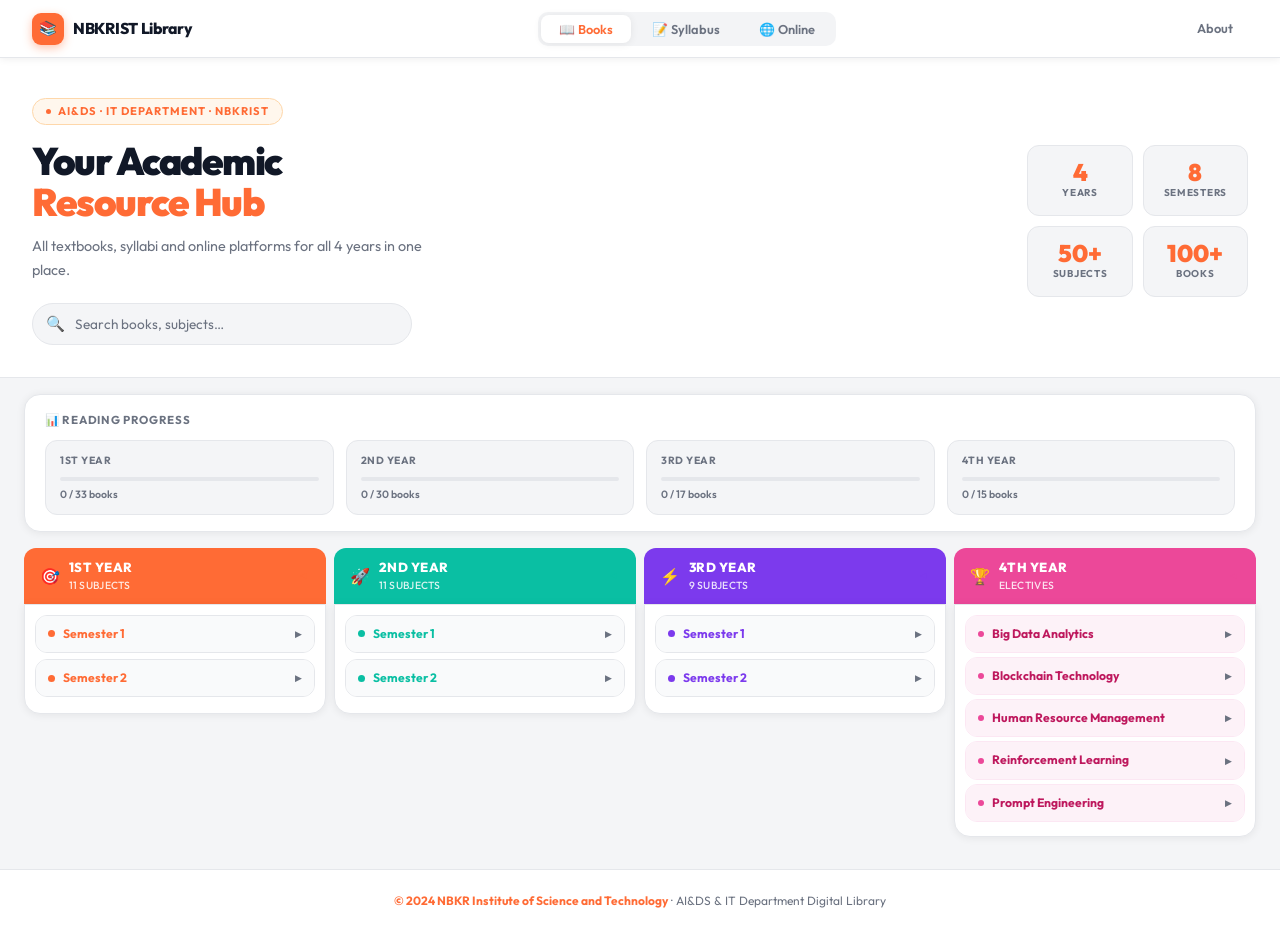
==== commit f085d2a9: "4col_side_by_side_layout" ====
--- a/index.html
+++ b/index.html
@@ -11,270 +11,275 @@
 <!-- NAV -->
 <nav>
   <a class="logo" href="index.html">
-    <div class="logo-dot">📚</div>
+    <div class="logo-box">📚</div>
     NBKRIST Library
   </a>
-  <div class="nav-tabs">
-    <button class="nav-tab active" onclick="switchTab('books',this)">📖 Books</button>
-    <button class="nav-tab" onclick="switchTab('syllabus',this)">📝 Syllabus</button>
-    <button class="nav-tab" onclick="switchTab('online',this)">🌐 Online</button>
-  </div>
-  <div class="nav-end">
-    <a href="about.html">About</a>
-  </div>
+  <div class="nav-pills">
+    <button class="np on" onclick="switchTab('books',this)">📖 Books</button>
+    <button class="np" onclick="switchTab('syllabus',this)">📝 Syllabus</button>
+    <button class="np" onclick="switchTab('online',this)">🌐 Online</button>
+  </div>
+  <div class="nav-r"><a href="about.html">About</a></div>
 </nav>
 
 <!-- HERO -->
 <div class="hero">
-  <div class="hero-badge"><span></span>AI&DS · IT Department · NBKRIST</div>
-  <h1>Your Academic<br><em>Resource Hub</em></h1>
-  <p>Textbooks, syllabi and online platforms — everything in one place for all 4 years.</p>
-
-  <div class="search-wrap">
-    <span class="si">🔍</span>
-    <input id="si" type="text" placeholder="Search books, subjects, topics…" oninput="doSearch(this.value)" autocomplete="off">
-    <button class="sc" id="sc" onclick="clearSearch()">✕ Clear</button>
-  </div>
-
-  <div class="stats">
-    <div class="stat"><div class="stat-n">4</div><div class="stat-l">Years</div></div>
-    <div class="stat"><div class="stat-n">8</div><div class="stat-l">Semesters</div></div>
-    <div class="stat"><div class="stat-n">50+</div><div class="stat-l">Subjects</div></div>
-    <div class="stat"><div class="stat-n">100+</div><div class="stat-l">Books</div></div>
+  <div class="hero-left">
+    <div class="chip"><span class="chip-dot"></span>AI&DS · IT Department · NBKRIST</div>
+    <h1>Your Academic<br><em>Resource Hub</em></h1>
+    <p>All textbooks, syllabi and online platforms for all 4 years in one place.</p>
+    <div class="search-box">
+      <span class="si">🔍</span>
+      <input id="si" type="text" placeholder="Search books, subjects…" oninput="doSearch(this.value)" autocomplete="off">
+      <button class="sc" id="sc" onclick="clearSearch()">✕</button>
+    </div>
+  </div>
+  <div class="hero-right">
+    <div class="stat-box"><div class="stat-n">4</div><div class="stat-l">Years</div></div>
+    <div class="stat-box"><div class="stat-n">8</div><div class="stat-l">Semesters</div></div>
+    <div class="stat-box"><div class="stat-n">50+</div><div class="stat-l">Subjects</div></div>
+    <div class="stat-box"><div class="stat-n">100+</div><div class="stat-l">Books</div></div>
   </div>
 </div>
 
-<!-- MOBILE TABS -->
+<!-- MOB TABS -->
 <div class="mob-tabs">
-  <button class="mob-tab active" onclick="switchTab('books',this)">📖 Books</button>
-  <button class="mob-tab" onclick="switchTab('syllabus',this)">📝 Syllabus</button>
-  <button class="mob-tab" onclick="switchTab('online',this)">🌐 Online</button>
+  <button class="mt on" onclick="switchTab('books',this)">📖 Books</button>
+  <button class="mt" onclick="switchTab('syllabus',this)">📝 Syllabus</button>
+  <button class="mt" onclick="switchTab('online',this)">🌐 Online</button>
 </div>
 
 <!-- SEARCH RESULTS -->
-<div class="sr" id="sr">
-  <h5 id="sr-count"></h5>
-  <div id="sr-list"></div>
-</div>
-
-<!-- PROGRESS -->
-<div class="prog-section" id="ps">
-  <div class="prog-card">
-    <div class="prog-title">📊 Reading Progress</div>
-    <div class="prog-grid">
-      <div class="pi" onclick="toggleCard('yb1')"><div class="pi-label">1st Year</div><div class="pi-bar"><div class="pi-fill" id="pf1"></div></div><div class="pi-txt" id="pt1">0 books opened</div></div>
-      <div class="pi" onclick="toggleCard('yb2')"><div class="pi-label">2nd Year</div><div class="pi-bar"><div class="pi-fill" id="pf2"></div></div><div class="pi-txt" id="pt2">0 books opened</div></div>
-      <div class="pi" onclick="toggleCard('yb3')"><div class="pi-label">3rd Year</div><div class="pi-bar"><div class="pi-fill" id="pf3"></div></div><div class="pi-txt" id="pt3">0 books opened</div></div>
-      <div class="pi" onclick="toggleCard('yb4')"><div class="pi-label">4th Year</div><div class="pi-bar"><div class="pi-fill" id="pf4"></div></div><div class="pi-txt" id="pt4">0 books opened</div></div>
-    </div>
-  </div>
-</div>
+<div class="sr" id="sr"><h5 id="src"></h5><div id="srl"></div></div>
 
 <!-- ═══ BOOKS TAB ═══ -->
 <div id="tab-books" class="tab-panel active">
-<div class="grid">
-
-<!-- 1ST YEAR -->
-<div class="ycard y1" id="yb1">
-  <div class="yhead" onclick="toggleCard('yb1')">
-    <div class="yicon">🎯</div>
-    <div class="yinfo"><div class="yname">1st Year</div><div class="ysub">2 Semesters · 11 Subjects</div></div>
-    <div class="ytoggle">▼</div>
-  </div>
-  <div class="ybody">
-    <div class="sem" id="s-y1-1">
-      <div class="sem-h" onclick="T('s-y1-1')"><div class="sem-dot"></div><div class="sem-name">Semester 1</div><div class="sem-arr">▶</div></div>
+
+<!-- PROGRESS -->
+<div class="prog-wrap" id="pw">
+  <div class="prog-bar-section">
+    <div class="prog-head">📊 Reading Progress</div>
+    <div class="prog-grid">
+      <div class="pi" onclick="openYear(1)"><div class="pi-lbl">1st Year</div><div class="pi-bar"><div class="pi-fill" id="pf1"></div></div><div class="pi-txt" id="pt1">0 books opened</div></div>
+      <div class="pi" onclick="openYear(2)"><div class="pi-lbl">2nd Year</div><div class="pi-bar"><div class="pi-fill" id="pf2"></div></div><div class="pi-txt" id="pt2">0 books opened</div></div>
+      <div class="pi" onclick="openYear(3)"><div class="pi-lbl">3rd Year</div><div class="pi-bar"><div class="pi-fill" id="pf3"></div></div><div class="pi-txt" id="pt3">0 books opened</div></div>
+      <div class="pi" onclick="openYear(4)"><div class="pi-lbl">4th Year</div><div class="pi-bar"><div class="pi-fill" id="pf4"></div></div><div class="pi-txt" id="pt4">0 books opened</div></div>
+    </div>
+  </div>
+</div>
+
+<!-- YEAR LABELS (clickable headers) -->
+<div class="year-labels">
+  <div class="yl yl-1 open" data-col="1" id="yl1" onclick="toggleYear(1)">
+    <span class="yl-icon">🎯</span>
+    <div class="yl-info"><div class="yl-name">1st Year</div><div class="yl-sub">11 Subjects</div></div>
+    <span class="yl-arr">▼</span>
+  </div>
+  <div class="yl yl-2 open" data-col="2" id="yl2" onclick="toggleYear(2)">
+    <span class="yl-icon">🚀</span>
+    <div class="yl-info"><div class="yl-name">2nd Year</div><div class="yl-sub">11 Subjects</div></div>
+    <span class="yl-arr">▼</span>
+  </div>
+  <div class="yl yl-3 open" data-col="3" id="yl3" onclick="toggleYear(3)">
+    <span class="yl-icon">⚡</span>
+    <div class="yl-info"><div class="yl-name">3rd Year</div><div class="yl-sub">9 Subjects</div></div>
+    <span class="yl-arr">▼</span>
+  </div>
+  <div class="yl yl-4 open" data-col="4" id="yl4" onclick="toggleYear(4)">
+    <span class="yl-icon">🏆</span>
+    <div class="yl-info"><div class="yl-name">4th Year</div><div class="yl-sub">Electives</div></div>
+    <span class="yl-arr">▼</span>
+  </div>
+</div>
+
+<!-- YEAR COLUMNS -->
+<div class="year-cols">
+
+  <!-- COL 1 — 1ST YEAR -->
+  <div class="yp show" id="yp1" data-col="1">
+  <div class="yp-inner">
+    <div class="sem" id="s11">
+      <div class="sem-h" onclick="T('s11')"><div class="sem-dot"></div><div class="sem-name">Semester 1</div><div class="sem-arr">▶</div></div>
       <div class="sem-body">
-        <div class="subj" id="sub-bee"><div class="subj-h" onclick="S('sub-bee')"><div class="subj-dot"></div><div class="subj-name">Basic Electrical &amp; Electronics Engg.</div><div class="subj-arr">▶</div></div><div class="subj-body">
+        <div class="subj" id="bee"><div class="subj-h" onclick="S('bee')"><div class="subj-dot"></div><div class="subj-name">Basic Electrical &amp; Electronics Engg.</div><div class="subj-arr">▶</div></div><div class="subj-body">
           <a class="bl" href="https://www.geeksforgeeks.org/basic-electrical-and-electronics-engineering/" target="_blank" data-y="1"><span class="bi">🌐</span>GeeksforGeeks – BEE Notes</a>
-          <a class="bl" href="https://nptel.ac.in/courses/108105053" target="_blank" data-y="1"><span class="bi">🎓</span>NPTEL – Basic Electrical Engineering</a>
-          <a class="bl" href="https://www.youtube.com/playlist?list=PL9ooVrP1hQOGyFc60sExNX1qBWJyV5IMb" target="_blank" data-y="1"><span class="bi">▶️</span>YouTube – BEE Video Lectures</a>
-          <a class="bl" href="https://archive.org/search?query=basic+electrical+electronics+engineering" target="_blank" data-y="1"><span class="bi">📚</span>Archive.org – Free BEE Books</a>
-        </div></div>
-        <div class="subj" id="sub-ep"><div class="subj-h" onclick="S('sub-ep')"><div class="subj-dot"></div><div class="subj-name">Engineering Physics</div><div class="subj-arr">▶</div></div><div class="subj-body">
+          <a class="bl" href="https://nptel.ac.in/courses/108105053" target="_blank" data-y="1"><span class="bi">🎓</span>NPTEL – Basic Electrical Engg.</a>
+          <a class="bl" href="https://www.youtube.com/playlist?list=PL9ooVrP1hQOGyFc60sExNX1qBWJyV5IMb" target="_blank" data-y="1"><span class="bi">▶️</span>YouTube – BEE Lectures</a>
+        </div></div>
+        <div class="subj" id="ep"><div class="subj-h" onclick="S('ep')"><div class="subj-dot"></div><div class="subj-name">Engineering Physics</div><div class="subj-arr">▶</div></div><div class="subj-body">
           <a class="bl" href="ep/2-physics-5-199.pdf" target="_blank" data-y="1"><span class="bi">📄</span>Notes Material – 1</a>
           <a class="bl" href="ep/ENGINEERING-PHYSICS-min-3-117.pdf" target="_blank" data-y="1"><span class="bi">📄</span>Notes Material – 2</a>
           <a class="bl" href="ep/FULLBOOKPHYSICS.pdf" target="_blank" data-y="1"><span class="bi">📄</span>Full Textbook</a>
         </div></div>
-        <div class="subj" id="sub-eg"><div class="subj-h" onclick="S('sub-eg')"><div class="subj-dot"></div><div class="subj-name">Engineering Graphics</div><div class="subj-arr">▶</div></div><div class="subj-body">
+        <div class="subj" id="eg"><div class="subj-h" onclick="S('eg')"><div class="subj-dot"></div><div class="subj-name">Engineering Graphics</div><div class="subj-arr">▶</div></div><div class="subj-body">
           <a class="bl" href="eg/ENGINEERING DRAWING BY N.D BHATT-4-738.pdf" target="_blank" data-y="1"><span class="bi">📄</span>Engineering Drawing – N.D. Bhatt</a>
         </div></div>
-        <div class="subj" id="sub-ip"><div class="subj-h" onclick="S('sub-ip')"><div class="subj-dot"></div><div class="subj-name">Introduction to Programming (C)</div><div class="subj-arr">▶</div></div><div class="subj-body">
+        <div class="subj" id="ip"><div class="subj-h" onclick="S('ip')"><div class="subj-dot"></div><div class="subj-name">Introduction to Programming (C)</div><div class="subj-arr">▶</div></div><div class="subj-body">
           <a class="bl" href="ip/[Kernighan-Ritchie]The_C_Programming_Language.pdf" target="_blank" data-y="1"><span class="bi">📄</span>C Programming Language – K&amp;R</a>
           <a class="bl" href="ip/C_Programming.pdf" target="_blank" data-y="1"><span class="bi">📄</span>C Programming</a>
           <a class="bl" href="ip/SCHAUMS_OUTLINE_OF_THEORY_AND_PROBLEMS_O.pdf" target="_blank" data-y="1"><span class="bi">📄</span>Schaum's Outline</a>
-          <a class="bl" href="ip/The.C.Programming.Language.2Nd.Ed Prentice.Hall.Brian.W.Kernighan.and.Dennis.M.Ritchie..pdf" target="_blank" data-y="1"><span class="bi">📄</span>C Programming Language – 2nd Ed.</a>
-        </div></div>
-        <div class="subj" id="sub-m1"><div class="subj-h" onclick="S('sub-m1')"><div class="subj-dot"></div><div class="subj-name">Linear Algebra &amp; Calculus</div><div class="subj-arr">▶</div></div><div class="subj-body">
+          <a class="bl" href="ip/The.C.Programming.Language.2Nd.Ed Prentice.Hall.Brian.W.Kernighan.and.Dennis.M.Ritchie..pdf" target="_blank" data-y="1"><span class="bi">📄</span>C Programming – 2nd Ed.</a>
+        </div></div>
+        <div class="subj" id="m1"><div class="subj-h" onclick="S('m1')"><div class="subj-dot"></div><div class="subj-name">Linear Algebra &amp; Calculus</div><div class="subj-arr">▶</div></div><div class="subj-body">
           <a class="bl" href="m1/23_12_2022_539602025-3-213.pdf" target="_blank" data-y="1"><span class="bi">📄</span>Notes Material</a>
-          <a class="bl" href="m1/Maths-Advanced Modern Engineering Mathematics 5th Ed.pdf" target="_blank" data-y="1"><span class="bi">📄</span>Advanced Modern Engineering Maths</a>
+          <a class="bl" href="m1/Maths-Advanced Modern Engineering Mathematics 5th Ed.pdf" target="_blank" data-y="1"><span class="bi">📄</span>Advanced Modern Engg. Maths</a>
           <a class="bl" href="m1/Thomas_Calculus.pdf" target="_blank" data-y="1"><span class="bi">📄</span>Thomas Calculus</a>
           <a class="bl" href="m-2/Gilbert_Strang_Linear_Algebra_and_Its_Applicatio_230928_225121.pdf" target="_blank" data-y="1"><span class="bi">📄</span>Gilbert Strang – Linear Algebra</a>
           <a class="bl" href="m-2/Nicholson-OpenLAWA-2018A.pdf" target="_blank" data-y="1"><span class="bi">📄</span>Nicholson – Open Linear Algebra</a>
         </div></div>
-        <div class="subj" id="sub-it"><div class="subj-h" onclick="S('sub-it')"><div class="subj-dot"></div><div class="subj-name">IT Workshop</div><div class="subj-arr">▶</div></div><div class="subj-body">
+        <div class="subj" id="it"><div class="subj-h" onclick="S('it')"><div class="subj-dot"></div><div class="subj-name">IT Workshop</div><div class="subj-arr">▶</div></div><div class="subj-body">
           <a class="bl" href="it/1BCOM6CA-Introduction-to-computers-&-Information-Technology-ENG.pdf" target="_blank" data-y="1"><span class="bi">📄</span>Intro to Computers &amp; IT</a>
-          <a class="bl" href="it/95.pdf" target="_blank" data-y="1"><span class="bi">📄</span>Introduction to Information Technology</a>
+          <a class="bl" href="it/95.pdf" target="_blank" data-y="1"><span class="bi">📄</span>Introduction to IT</a>
           <a class="bl" href="it/Cisco.Press.IT.Essentials.PC.Hardware.and.Software.Labs.and.Study.Guide.3rd.Ed.pdf" target="_blank" data-y="1"><span class="bi">📄</span>Cisco IT Essentials – 3rd Ed.</a>
         </div></div>
       </div>
     </div>
-    <div class="sem" id="s-y1-2">
-      <div class="sem-h" onclick="T('s-y1-2')"><div class="sem-dot"></div><div class="sem-name">Semester 2</div><div class="sem-arr">▶</div></div>
+    <div class="sem" id="s12">
+      <div class="sem-h" onclick="T('s12')"><div class="sem-dot"></div><div class="sem-name">Semester 2</div><div class="sem-arr">▶</div></div>
       <div class="sem-body">
-        <div class="subj" id="sub-chem"><div class="subj-h" onclick="S('sub-chem')"><div class="subj-dot"></div><div class="subj-name">Chemistry</div><div class="subj-arr">▶</div></div><div class="subj-body">
+        <div class="subj" id="chem"><div class="subj-h" onclick="S('chem')"><div class="subj-dot"></div><div class="subj-name">Chemistry</div><div class="subj-arr">▶</div></div><div class="subj-body">
           <a class="bl" href="chem/1621583343 (1).pdf" target="_blank" data-y="1"><span class="bi">📄</span>Atkins Physical Chemistry</a>
           <a class="bl" href="chem/Engg.Chemistry-4-111.pdf" target="_blank" data-y="1"><span class="bi">📄</span>Engineering Chemistry</a>
-          <a class="bl" href="chem/Engineering Chemistry Jain n Jain.pdf" target="_blank" data-y="1"><span class="bi">📄</span>Engineering Chemistry – Jain &amp; Jain</a>
-        </div></div>
-        <div class="subj" id="sub-bc"><div class="subj-h" onclick="S('sub-bc')"><div class="subj-dot"></div><div class="subj-name">Basic Civil Engineering</div><div class="subj-arr">▶</div></div><div class="subj-body">
-          <a class="bl" href="bc/101986842-basic-civil-engineering-s-s-bhavikatti.pdf" target="_blank" data-y="1"><span class="bi">📄</span>Basic Civil Engineering – Bhavikatti</a>
+          <a class="bl" href="chem/Engineering Chemistry Jain n Jain.pdf" target="_blank" data-y="1"><span class="bi">📄</span>Engg. Chemistry – Jain &amp; Jain</a>
+        </div></div>
+        <div class="subj" id="bc"><div class="subj-h" onclick="S('bc')"><div class="subj-dot"></div><div class="subj-name">Basic Civil Engineering</div><div class="subj-arr">▶</div></div><div class="subj-body">
+          <a class="bl" href="bc/101986842-basic-civil-engineering-s-s-bhavikatti.pdf" target="_blank" data-y="1"><span class="bi">📄</span>Basic Civil Engg. – Bhavikatti</a>
           <a class="bl" href="bc/BASIC_CIVIL_AND_MECHANICAL_ENGINEERING-3-250.pdf" target="_blank" data-y="1"><span class="bi">📄</span>Basic Civil &amp; Mechanical Engg.</a>
           <a class="bl" href="bc/de4479d1234da19a11935c023d338121-3-174.pdf" target="_blank" data-y="1"><span class="bi">📄</span>Civil &amp; Mechanical Engg. – 2</a>
         </div></div>
-        <div class="subj" id="sub-bm"><div class="subj-h" onclick="S('sub-bm')"><div class="subj-dot"></div><div class="subj-name">Basic Mechanical Engineering</div><div class="subj-arr">▶</div></div><div class="subj-body">
+        <div class="subj" id="bm"><div class="subj-h" onclick="S('bm')"><div class="subj-dot"></div><div class="subj-name">Basic Mechanical Engineering</div><div class="subj-arr">▶</div></div><div class="subj-body">
           <a class="bl" href="bm/425803401-IC-Engines-by-V-Ganeshan-PDFDrive-com-pdf.pdf" target="_blank" data-y="1"><span class="bi">📄</span>IC Engines – V. Ganeshan</a>
           <a class="bl" href="bm/An Introduction to Mechanical Engineering.pdf" target="_blank" data-y="1"><span class="bi">📄</span>Intro to Mechanical Engineering</a>
           <a class="bl" href="bm/pdfcoffee.com_theory-of-machines-by-s-s-rattan-pdf-free-bead69a6.pdf" target="_blank" data-y="1"><span class="bi">📄</span>Theory of Machines – S.S. Rattan</a>
         </div></div>
-        <div class="subj" id="sub-ce"><div class="subj-h" onclick="S('sub-ce')"><div class="subj-dot"></div><div class="subj-name">Communicative English</div><div class="subj-arr">▶</div></div><div class="subj-body">
+        <div class="subj" id="ce"><div class="subj-h" onclick="S('ce')"><div class="subj-dot"></div><div class="subj-name">Communicative English</div><div class="subj-arr">▶</div></div><div class="subj-body">
           <a class="bl" href="ce/Communicative-English-min.pdf" target="_blank" data-y="1"><span class="bi">📄</span>Communicative English Textbook</a>
         </div></div>
-        <div class="subj" id="sub-ds"><div class="subj-h" onclick="S('sub-ds')"><div class="subj-dot"></div><div class="subj-name">Data Structures</div><div class="subj-arr">▶</div></div><div class="subj-body">
+        <div class="subj" id="ds"><div class="subj-h" onclick="S('ds')"><div class="subj-dot"></div><div class="subj-name">Data Structures</div><div class="subj-arr">▶</div></div><div class="subj-body">
           <a class="bl" href="ds/Data Structures and Algorithm Analysis in C by Mark Allen Weiss.pdf" target="_blank" data-y="1"><span class="bi">📄</span>Data Structures – Mark Allen Weiss</a>
-          <a class="bl" href="ds/Fundamentals-of-Data-Structures-in-C-Ellis-Horowitz-Sartaj-Sahni-etc.-.pdf" target="_blank" data-y="1"><span class="bi">📄</span>Fundamentals of Data Structures – Horowitz</a>
-        </div></div>
-        <div class="subj" id="sub-m2"><div class="subj-h" onclick="S('sub-m2')"><div class="subj-dot"></div><div class="subj-name">Differential Equations &amp; Vector Calculus</div><div class="subj-arr">▶</div></div><div class="subj-body">
+          <a class="bl" href="ds/Fundamentals-of-Data-Structures-in-C-Ellis-Horowitz-Sartaj-Sahni-etc.-.pdf" target="_blank" data-y="1"><span class="bi">📄</span>Fundamentals of Data Structures</a>
+        </div></div>
+        <div class="subj" id="m2"><div class="subj-h" onclick="S('m2')"><div class="subj-dot"></div><div class="subj-name">Diff. Equations &amp; Vector Calculus</div><div class="subj-arr">▶</div></div><div class="subj-body">
           <a class="bl" href="m1/23_12_2022_539602025-3-213.pdf" target="_blank" data-y="1"><span class="bi">📄</span>Notes Material</a>
           <a class="bl" href="m1/Thomas_Calculus.pdf" target="_blank" data-y="1"><span class="bi">📄</span>Thomas Calculus</a>
         </div></div>
       </div>
     </div>
   </div>
-</div>
-
-<!-- 2ND YEAR -->
-<div class="ycard y2" id="yb2">
-  <div class="yhead" onclick="toggleCard('yb2')">
-    <div class="yicon">🚀</div>
-    <div class="yinfo"><div class="yname">2nd Year</div><div class="ysub">2 Semesters · 11 Subjects</div></div>
-    <div class="ytoggle">▼</div>
-  </div>
-  <div class="ybody">
-    <div class="sem" id="s-y2-1">
-      <div class="sem-h" onclick="T('s-y2-1')"><div class="sem-dot"></div><div class="sem-name">Semester 1</div><div class="sem-arr">▶</div></div>
+  </div>
+
+  <!-- COL 2 — 2ND YEAR -->
+  <div class="yp show" id="yp2" data-col="2">
+  <div class="yp-inner">
+    <div class="sem" id="s21">
+      <div class="sem-h" onclick="T('s21')"><div class="sem-dot"></div><div class="sem-name">Semester 1</div><div class="sem-arr">▶</div></div>
       <div class="sem-body">
-        <div class="subj" id="sub-java"><div class="subj-h" onclick="S('sub-java')"><div class="subj-dot"></div><div class="subj-name">Java Programming</div><div class="subj-arr">▶</div></div><div class="subj-body">
-          <a class="bl" href="java/j-1.pdf" target="_blank" data-y="2"><span class="bi">📄</span>Intro to Java Programming – 1</a>
+        <div class="subj" id="java"><div class="subj-h" onclick="S('java')"><div class="subj-dot"></div><div class="subj-name">Java Programming</div><div class="subj-arr">▶</div></div><div class="subj-body">
+          <a class="bl" href="java/j-1.pdf" target="_blank" data-y="2"><span class="bi">📄</span>Intro to Java – 1</a>
           <a class="bl" href="java/j-3.pdf" target="_blank" data-y="2"><span class="bi">📄</span>Java 9 For Programmers</a>
-          <a class="bl" href="java/j-4.pdf" target="_blank" data-y="2"><span class="bi">📄</span>Intro to Java Programming – 8th Ed.</a>
-          <a class="bl" href="java/j-5.pdf" target="_blank" data-y="2"><span class="bi">📄</span>Intro to Java Programming – 10th Ed.</a>
-        </div></div>
-        <div class="subj" id="sub-es"><div class="subj-h" onclick="S('sub-es')"><div class="subj-dot"></div><div class="subj-name">Environmental Science</div><div class="subj-arr">▶</div></div><div class="subj-body">
+          <a class="bl" href="java/j-4.pdf" target="_blank" data-y="2"><span class="bi">📄</span>Intro to Java – 8th Ed.</a>
+          <a class="bl" href="java/j-5.pdf" target="_blank" data-y="2"><span class="bi">📄</span>Intro to Java – 10th Ed.</a>
+        </div></div>
+        <div class="subj" id="es"><div class="subj-h" onclick="S('es')"><div class="subj-dot"></div><div class="subj-name">Environmental Science</div><div class="subj-arr">▶</div></div><div class="subj-body">
           <a class="bl" href="es/22080_270724125248_Anindita Basak - Environmental Studies-Pearson Education (2015).pdf" target="_blank" data-y="2"><span class="bi">📄</span>Environmental Studies – Pearson</a>
           <a class="bl" href="es/env.pdf" target="_blank" data-y="2"><span class="bi">📄</span>Environmental Studies – 2</a>
         </div></div>
-        <div class="subj" id="sub-dbms"><div class="subj-h" onclick="S('sub-dbms')"><div class="subj-dot"></div><div class="subj-name">Database Management Systems</div><div class="subj-arr">▶</div></div><div class="subj-body">
-          <a class="bl" href="dbms/Fundamentals_of_Database_Systems_6th_Edition-1.pdf" target="_blank" data-y="2"><span class="bi">📄</span>Fundamentals of Database Systems – 6th Ed.</a>
-          <a class="bl" href="dbms/s_feuerstein_oracle-pl_sql-programming_6th-edition_2014.pdf" target="_blank" data-y="2"><span class="bi">📄</span>Oracle PL/SQL Programming – 6th Ed.</a>
-        </div></div>
-        <div class="subj" id="sub-dmgt"><div class="subj-h" onclick="S('sub-dmgt')"><div class="subj-dot"></div><div class="subj-name">Discrete Mathematics &amp; Graph Theory</div><div class="subj-arr">▶</div></div><div class="subj-body">
-          <a class="bl" href="dmgt/Discrete Mathematics and Its Applications, 7 edition - Rosen.pdf" target="_blank" data-y="2"><span class="bi">📄</span>Discrete Mathematics – Rosen 7th Ed.</a>
+        <div class="subj" id="dbms"><div class="subj-h" onclick="S('dbms')"><div class="subj-dot"></div><div class="subj-name">Database Management Systems</div><div class="subj-arr">▶</div></div><div class="subj-body">
+          <a class="bl" href="dbms/Fundamentals_of_Database_Systems_6th_Edition-1.pdf" target="_blank" data-y="2"><span class="bi">📄</span>Fundamentals of DBMS – 6th Ed.</a>
+          <a class="bl" href="dbms/s_feuerstein_oracle-pl_sql-programming_6th-edition_2014.pdf" target="_blank" data-y="2"><span class="bi">📄</span>Oracle PL/SQL Programming</a>
+        </div></div>
+        <div class="subj" id="dmgt"><div class="subj-h" onclick="S('dmgt')"><div class="subj-dot"></div><div class="subj-name">Discrete Math &amp; Graph Theory</div><div class="subj-arr">▶</div></div><div class="subj-body">
+          <a class="bl" href="dmgt/Discrete Mathematics and Its Applications, 7 edition - Rosen.pdf" target="_blank" data-y="2"><span class="bi">📄</span>Discrete Mathematics – Rosen</a>
           <a class="bl" href="dmgt/Maths-Discrete Mathematics & its Applications 8th Ed.pdf" target="_blank" data-y="2"><span class="bi">📄</span>Discrete Mathematics – 8th Ed.</a>
         </div></div>
-        <div class="subj" id="sub-adsa"><div class="subj-h" onclick="S('sub-adsa')"><div class="subj-dot"></div><div class="subj-name">Advanced Data Structures &amp; Algorithms</div><div class="subj-arr">▶</div></div><div class="subj-body">
-          <a class="bl" href="adsa/fundamentals-of-computer-algorithms-by-ellis-horowitz-1984.pdf" target="_blank" data-y="2"><span class="bi">📄</span>Fundamentals of Computer Algorithms – Horowitz</a>
-          <a class="bl" href="adsa/horowitz-and-sahani-fundamentals-of-computer-algorithms-2nd-edition.pdf" target="_blank" data-y="2"><span class="bi">📄</span>Fundamentals of Computer Algorithms – 2nd Ed.</a>
-        </div></div>
-        <div class="subj" id="sub-uhv"><div class="subj-h" onclick="S('sub-uhv')"><div class="subj-dot"></div><div class="subj-name">UHV &amp; Ethical Conduct</div><div class="subj-arr">▶</div></div><div class="subj-body">
+        <div class="subj" id="adsa"><div class="subj-h" onclick="S('adsa')"><div class="subj-dot"></div><div class="subj-name">Advanced DSA</div><div class="subj-arr">▶</div></div><div class="subj-body">
+          <a class="bl" href="adsa/fundamentals-of-computer-algorithms-by-ellis-horowitz-1984.pdf" target="_blank" data-y="2"><span class="bi">📄</span>Computer Algorithms – Horowitz</a>
+          <a class="bl" href="adsa/horowitz-and-sahani-fundamentals-of-computer-algorithms-2nd-edition.pdf" target="_blank" data-y="2"><span class="bi">📄</span>Computer Algorithms – 2nd Ed.</a>
+        </div></div>
+        <div class="subj" id="uhv"><div class="subj-h" onclick="S('uhv')"><div class="subj-dot"></div><div class="subj-name">UHV &amp; Ethical Conduct</div><div class="subj-arr">▶</div></div><div class="subj-body">
           <a class="bl" href="uhv/uhv-1.pdf" target="_blank" data-y="2"><span class="bi">📄</span>UHV Textbook</a>
         </div></div>
       </div>
     </div>
-    <div class="sem" id="s-y2-2">
-      <div class="sem-h" onclick="T('s-y2-2')"><div class="sem-dot"></div><div class="sem-name">Semester 2</div><div class="sem-arr">▶</div></div>
+    <div class="sem" id="s22">
+      <div class="sem-h" onclick="T('s22')"><div class="sem-dot"></div><div class="sem-name">Semester 2</div><div class="sem-arr">▶</div></div>
       <div class="sem-body">
-        <div class="subj" id="sub-smds"><div class="subj-h" onclick="S('sub-smds')"><div class="subj-dot"></div><div class="subj-name">Statistical Methods for Data Science</div><div class="subj-arr">▶</div></div><div class="subj-body">
-          <a class="bl" href="smds/Miller & Freund's Probability and Statistics for Engineers.pdf" target="_blank" data-y="2"><span class="bi">📄</span>Miller &amp; Freund's Probability &amp; Statistics</a>
-          <a class="bl" href="smds/Statistical inference for data science.pdf" target="_blank" data-y="2"><span class="bi">📄</span>Statistical Inference for Data Science</a>
-        </div></div>
-        <div class="subj" id="sub-dlco"><div class="subj-h" onclick="S('sub-dlco')"><div class="subj-dot"></div><div class="subj-name">Digital Logic &amp; Computer Organization</div><div class="subj-arr">▶</div></div><div class="subj-body">
+        <div class="subj" id="smds"><div class="subj-h" onclick="S('smds')"><div class="subj-dot"></div><div class="subj-name">Statistical Methods for DS</div><div class="subj-arr">▶</div></div><div class="subj-body">
+          <a class="bl" href="smds/Miller & Freund's Probability and Statistics for Engineers.pdf" target="_blank" data-y="2"><span class="bi">📄</span>Miller &amp; Freund's Probability</a>
+          <a class="bl" href="smds/Statistical inference for data science.pdf" target="_blank" data-y="2"><span class="bi">📄</span>Statistical Inference for DS</a>
+        </div></div>
+        <div class="subj" id="dlco"><div class="subj-h" onclick="S('dlco')"><div class="subj-dot"></div><div class="subj-name">Digital Logic &amp; Computer Org.</div><div class="subj-arr">▶</div></div><div class="subj-body">
           <a class="bl" href="dlco/Azal2020-01-22-12-16-48-75016.pdf" target="_blank" data-y="2"><span class="bi">📄</span>Digital Logic Textbook</a>
           <a class="bl" href="dlco/computer-systems-Architecture.pdf" target="_blank" data-y="2"><span class="bi">📄</span>Computer Systems Architecture</a>
-          <a class="bl" href="dlco/Digital Design With an Introduction to the Verilog HDL, VHDL and Systemverilog 6th Ed.pdf" target="_blank" data-y="2"><span class="bi">📄</span>Digital Design with Verilog – 6th Ed.</a>
-        </div></div>
-        <div class="subj" id="sub-be"><div class="subj-h" onclick="S('sub-be')"><div class="subj-dot"></div><div class="subj-name">Business Environment</div><div class="subj-arr">▶</div></div><div class="subj-body">
+          <a class="bl" href="dlco/Digital Design With an Introduction to the Verilog HDL, VHDL and Systemverilog 6th Ed.pdf" target="_blank" data-y="2"><span class="bi">📄</span>Digital Design – Verilog 6th Ed.</a>
+        </div></div>
+        <div class="subj" id="be"><div class="subj-h" onclick="S('be')"><div class="subj-dot"></div><div class="subj-name">Business Environment</div><div class="subj-arr">▶</div></div><div class="subj-body">
           <a class="bl" href="be/Business Environment FInal ISBN_724.pdf" target="_blank" data-y="2"><span class="bi">📄</span>Business Environment – 1</a>
           <a class="bl" href="be/DCOM105_DCOM402_DMGT105_DMGT401_BUSINESS_ENVIRONMENT.pdf" target="_blank" data-y="2"><span class="bi">📄</span>Business Environment – 2</a>
           <a class="bl" href="be/IIMM_BE_Book.pdf" target="_blank" data-y="2"><span class="bi">📄</span>Business Environment – IIMM</a>
         </div></div>
-        <div class="subj" id="sub-ai"><div class="subj-h" onclick="S('sub-ai')"><div class="subj-dot"></div><div class="subj-name">Artificial Intelligence</div><div class="subj-arr">▶</div></div><div class="subj-body">
+        <div class="subj" id="ai"><div class="subj-h" onclick="S('ai')"><div class="subj-dot"></div><div class="subj-name">Artificial Intelligence</div><div class="subj-arr">▶</div></div><div class="subj-body">
           <a class="bl" href="ai/artificial intelligence structures and strategies for  complex problem solving.pdf" target="_blank" data-y="2"><span class="bi">📄</span>AI – Structures &amp; Strategies</a>
           <a class="bl" href="ai/Artificial_Intelligence.pdf" target="_blank" data-y="2"><span class="bi">📄</span>Artificial Intelligence</a>
-          <a class="bl" href="ai/Kevin Knight, Elaine Rich, B. Nair - Artificial Intelligence (2010, Tata McGraw-Hill Education Pvt. Ltd.) - libgen.lc.pdf" target="_blank" data-y="2"><span class="bi">📄</span>AI – Kevin Knight &amp; Elaine Rich</a>
-          <a class="bl" href="ai/preview-9781292153971_A27091185.pdf" target="_blank" data-y="2"><span class="bi">📄</span>AI: A Modern Approach (Pearson)</a>
-        </div></div>
-        <div class="subj" id="sub-fs"><div class="subj-h" onclick="S('sub-fs')"><div class="subj-dot"></div><div class="subj-name">Full Stack Development</div><div class="subj-arr">▶</div></div><div class="subj-body">
+          <a class="bl" href="ai/Kevin Knight, Elaine Rich, B. Nair - Artificial Intelligence (2010, Tata McGraw-Hill Education Pvt. Ltd.) - libgen.lc.pdf" target="_blank" data-y="2"><span class="bi">📄</span>AI – Kevin Knight &amp; Rich</a>
+          <a class="bl" href="ai/preview-9781292153971_A27091185.pdf" target="_blank" data-y="2"><span class="bi">📄</span>AI: A Modern Approach</a>
+        </div></div>
+        <div class="subj" id="fs"><div class="subj-h" onclick="S('fs')"><div class="subj-dot"></div><div class="subj-name">Full Stack Development</div><div class="subj-arr">▶</div></div><div class="subj-body">
           <a class="bl" href="fs/Azal2020-01-22-01-38-51-40850.pdf" target="_blank" data-y="2"><span class="bi">📄</span>Internet &amp; WWW How to Program</a>
           <a class="bl" href="fs/deitel-internet-world-wide-web-how-to-program-2e-2001.pdf" target="_blank" data-y="2"><span class="bi">📄</span>Deitel – Internet &amp; WWW</a>
           <a class="bl" href="fs/Learning_PHP_A_Gentle_Introduction_to_the_Web_39_s_Most_Popular_Language.pdf" target="_blank" data-y="2"><span class="bi">📄</span>Learning PHP</a>
         </div></div>
-        <div class="subj" id="sub-ids"><div class="subj-h" onclick="S('sub-ids')"><div class="subj-dot"></div><div class="subj-name">Introduction to Data Science</div><div class="subj-arr">▶</div></div><div class="subj-body">
-          <a class="bl" href="ids/ids-1.pdf" target="_blank" data-y="2"><span class="bi">📄</span>Introduction to Data Science – 1</a>
+        <div class="subj" id="ids"><div class="subj-h" onclick="S('ids')"><div class="subj-dot"></div><div class="subj-name">Introduction to Data Science</div><div class="subj-arr">▶</div></div><div class="subj-body">
+          <a class="bl" href="ids/ids-1.pdf" target="_blank" data-y="2"><span class="bi">📄</span>Intro to Data Science – 1</a>
           <a class="bl" href="ids/ids-2.pdf" target="_blank" data-y="2"><span class="bi">📄</span>Data Science from Scratch</a>
         </div></div>
       </div>
     </div>
   </div>
-</div>
-
-<!-- 3RD YEAR -->
-<div class="ycard y3" id="yb3">
-  <div class="yhead" onclick="toggleCard('yb3')">
-    <div class="yicon">⚡</div>
-    <div class="yinfo"><div class="yname">3rd Year</div><div class="ysub">2 Semesters · 9 Subjects</div></div>
-    <div class="ytoggle">▼</div>
-  </div>
-  <div class="ybody">
-    <div class="sem" id="s-y3-1">
-      <div class="sem-h" onclick="T('s-y3-1')"><div class="sem-dot"></div><div class="sem-name">Semester 1</div><div class="sem-arr">▶</div></div>
+  </div>
+
+  <!-- COL 3 — 3RD YEAR -->
+  <div class="yp show" id="yp3" data-col="3">
+  <div class="yp-inner">
+    <div class="sem" id="s31">
+      <div class="sem-h" onclick="T('s31')"><div class="sem-dot"></div><div class="sem-name">Semester 1</div><div class="sem-arr">▶</div></div>
       <div class="sem-body">
-        <div class="subj" id="sub-cn"><div class="subj-h" onclick="S('sub-cn')"><div class="subj-dot"></div><div class="subj-name">Computer Networking</div><div class="subj-arr">▶</div></div><div class="subj-body">
-          <a class="bl" href="cn/Computer Networking_ A Top-Down Approach 6th Edition.pdf" target="_blank" data-y="3"><span class="bi">📄</span>Computer Networking – Top-Down Approach</a>
-        </div></div>
-        <div class="subj" id="sub-genai"><div class="subj-h" onclick="S('sub-genai')"><div class="subj-dot"></div><div class="subj-name">Generative AI</div><div class="subj-arr">▶</div></div><div class="subj-body">
+        <div class="subj" id="cn"><div class="subj-h" onclick="S('cn')"><div class="subj-dot"></div><div class="subj-name">Computer Networking</div><div class="subj-arr">▶</div></div><div class="subj-body">
+          <a class="bl" href="cn/Computer Networking_ A Top-Down Approach 6th Edition.pdf" target="_blank" data-y="3"><span class="bi">📄</span>Computer Networking – Top-Down</a>
+        </div></div>
+        <div class="subj" id="genai"><div class="subj-h" onclick="S('genai')"><div class="subj-dot"></div><div class="subj-name">Generative AI</div><div class="subj-arr">▶</div></div><div class="subj-body">
           <a class="bl" href="generativeai/generative-ai-harvard.pdf" target="_blank" data-y="3"><span class="bi">📄</span>Generative AI – Harvard</a>
           <a class="bl" href="generativeai/Generative-AI.pdf" target="_blank" data-y="3"><span class="bi">📄</span>Generative AI – 2</a>
         </div></div>
-        <div class="subj" id="sub-co"><div class="subj-h" onclick="S('sub-co')"><div class="subj-dot"></div><div class="subj-name">Computer Organization</div><div class="subj-arr">▶</div></div><div class="subj-body">
+        <div class="subj" id="co"><div class="subj-h" onclick="S('co')"><div class="subj-dot"></div><div class="subj-name">Computer Organization</div><div class="subj-arr">▶</div></div><div class="subj-body">
           <a class="bl" href="co/Computer_Organization_5th_Edition.pdf" target="_blank" data-y="3"><span class="bi">📄</span>Computer Organization – 5th Ed.</a>
           <a class="bl" href="co/Computer-Organization-Architecture-Book-3.pdf" target="_blank" data-y="3"><span class="bi">📄</span>Computer Organization &amp; Architecture</a>
         </div></div>
-        <div class="subj" id="sub-se"><div class="subj-h" onclick="S('sub-se')"><div class="subj-dot"></div><div class="subj-name">Software Engineering</div><div class="subj-arr">▶</div></div><div class="subj-body">
-          <a class="bl" href="se/16_EBOOK-7th_ed_software_engineering_a_practitioners_approach_by_roger_s._pressman_.pdf" target="_blank" data-y="3"><span class="bi">📄</span>Software Engineering – Pressman 7th Ed.</a>
+        <div class="subj" id="se"><div class="subj-h" onclick="S('se')"><div class="subj-dot"></div><div class="subj-name">Software Engineering</div><div class="subj-arr">▶</div></div><div class="subj-body">
+          <a class="bl" href="se/16_EBOOK-7th_ed_software_engineering_a_practitioners_approach_by_roger_s._pressman_.pdf" target="_blank" data-y="3"><span class="bi">📄</span>Software Engineering – Pressman</a>
         </div></div>
       </div>
     </div>
-    <div class="sem" id="s-y3-2">
-      <div class="sem-h" onclick="T('s-y3-2')"><div class="sem-dot"></div><div class="sem-name">Semester 2</div><div class="sem-arr">▶</div></div>
+    <div class="sem" id="s32">
+      <div class="sem-h" onclick="T('s32')"><div class="sem-dot"></div><div class="sem-name">Semester 2</div><div class="sem-arr">▶</div></div>
       <div class="sem-body">
-        <div class="subj" id="sub-os"><div class="subj-h" onclick="S('sub-os')"><div class="subj-dot"></div><div class="subj-name">Operating Systems</div><div class="subj-arr">▶</div></div><div class="subj-body">
+        <div class="subj" id="os"><div class="subj-h" onclick="S('os')"><div class="subj-dot"></div><div class="subj-name">Operating Systems</div><div class="subj-arr">▶</div></div><div class="subj-body">
           <a class="bl" href="os/Abraham Silberschatz-Operating System Concepts (9th,2012_12).pdf" target="_blank" data-y="3"><span class="bi">📄</span>OS Concepts – Silberschatz</a>
           <a class="bl" href="os/Silberschatz 9th edition.pdf" target="_blank" data-y="3"><span class="bi">📄</span>OS Concepts – 9th Ed.</a>
         </div></div>
-        <div class="subj" id="sub-ml"><div class="subj-h" onclick="S('sub-ml')"><div class="subj-dot"></div><div class="subj-name">Machine Learning</div><div class="subj-arr">▶</div></div><div class="subj-body">
+        <div class="subj" id="ml"><div class="subj-h" onclick="S('ml')"><div class="subj-dot"></div><div class="subj-name">Machine Learning</div><div class="subj-arr">▶</div></div><div class="subj-body">
           <a class="bl" href="ml/Machine Learning for Absolute Beginners.pdf" target="_blank" data-y="3"><span class="bi">📄</span>ML for Absolute Beginners</a>
           <a class="bl" href="ml/Machine Learning for Dummies.pdf" target="_blank" data-y="3"><span class="bi">📄</span>Machine Learning for Dummies</a>
         </div></div>
-        <div class="subj" id="sub-nlp"><div class="subj-h" onclick="S('sub-nlp')"><div class="subj-dot"></div><div class="subj-name">Natural Language Processing</div><div class="subj-arr">▶</div></div><div class="subj-body">
+        <div class="subj" id="nlp"><div class="subj-h" onclick="S('nlp')"><div class="subj-dot"></div><div class="subj-name">Natural Language Processing</div><div class="subj-arr">▶</div></div><div class="subj-body">
           <a class="bl" href="nlp/nlp-1.pdf" target="_blank" data-y="3"><span class="bi">📄</span>NLP – 1</a>
           <a class="bl" href="nlp/NLTK.pdf" target="_blank" data-y="3"><span class="bi">📄</span>NLTK Book</a>
         </div></div>
-        <div class="subj" id="sub-dl"><div class="subj-h" onclick="S('sub-dl')"><div class="subj-dot"></div><div class="subj-name">Deep Learning</div><div class="subj-arr">▶</div></div><div class="subj-body">
+        <div class="subj" id="dl"><div class="subj-h" onclick="S('dl')"><div class="subj-dot"></div><div class="subj-name">Deep Learning</div><div class="subj-arr">▶</div></div><div class="subj-body">
           <a class="bl" href="dl/Deep Learning by Ian Goodfellow.pdf" target="_blank" data-y="3"><span class="bi">📄</span>Deep Learning – Ian Goodfellow</a>
           <a class="bl" href="dl/deeplearningwithpython.pdf" target="_blank" data-y="3"><span class="bi">📄</span>Deep Learning with Python</a>
         </div></div>
-        <div class="subj" id="sub-dv"><div class="subj-h" onclick="S('sub-dv')"><div class="subj-dot"></div><div class="subj-name">Data Visualization</div><div class="subj-arr">▶</div></div><div class="subj-body">
+        <div class="subj" id="dv"><div class="subj-h" onclick="S('dv')"><div class="subj-dot"></div><div class="subj-name">Data Visualization</div><div class="subj-arr">▶</div></div><div class="subj-body">
           <a class="bl" href="datavis/Handbook_of_Data_Visualization.pdf" target="_blank" data-y="3"><span class="bi">📄</span>Handbook of Data Visualization</a>
           <a class="bl" href="datavis/sosulski-kristen-data-visualization-made-simple_-insights-into-becoming-visual-2019-routledge.pdf" target="_blank" data-y="3"><span class="bi">📄</span>Data Visualization Made Simple</a>
           <a class="bl" href="datavis/The-Data-Visualization-workshop.pdf" target="_blank" data-y="3"><span class="bi">📄</span>The Data Visualization Workshop</a>
@@ -282,20 +287,15 @@
       </div>
     </div>
   </div>
-</div>
-
-<!-- 4TH YEAR -->
-<div class="ycard y4" id="yb4">
-  <div class="yhead" onclick="toggleCard('yb4')">
-    <div class="yicon">🏆</div>
-    <div class="yinfo"><div class="yname">4th Year</div><div class="ysub">Electives &amp; Advanced Topics</div></div>
-    <div class="ytoggle">▼</div>
-  </div>
-  <div class="ybody">
+  </div>
+
+  <!-- COL 4 — 4TH YEAR -->
+  <div class="yp show" id="yp4" data-col="4">
+  <div class="yp-inner">
     <div class="flat" id="f-bd"><div class="flat-h" onclick="F('f-bd')"><div class="flat-dot"></div><div class="flat-name">Big Data Analytics</div><div class="flat-arr">▶</div></div><div class="flat-body">
       <a class="bl" href="bd/Big Data Analytics by RaJ Kamal, Preethi Saxena,TMH.pdf" target="_blank" data-y="4"><span class="bi">📄</span>Big Data Analytics – Raj Kamal</a>
-      <a class="bl" href="bd/Data Science _ Big Data Analytics ( PDFDrive ).pdf" target="_blank" data-y="4"><span class="bi">📄</span>Data Science &amp; Big Data Analytics</a>
-      <a class="bl" href="bd/IntroductiontoBigDataAnalytics.pdf" target="_blank" data-y="4"><span class="bi">📄</span>Introduction to Big Data Analytics</a>
+      <a class="bl" href="bd/Data Science _ Big Data Analytics ( PDFDrive ).pdf" target="_blank" data-y="4"><span class="bi">📄</span>Data Science &amp; Big Data</a>
+      <a class="bl" href="bd/IntroductiontoBigDataAnalytics.pdf" target="_blank" data-y="4"><span class="bi">📄</span>Intro to Big Data Analytics</a>
     </div></div>
     <div class="flat" id="f-bc"><div class="flat-h" onclick="F('f-bc')"><div class="flat-dot"></div><div class="flat-name">Blockchain Technology</div><div class="flat-arr">▶</div></div><div class="flat-body">
       <a class="bl" href="blockchain/BlockchainTextBook.pdf" target="_blank" data-y="4"><span class="bi">📄</span>Blockchain Textbook</a>
@@ -318,17 +318,16 @@
       <a class="bl" href="pe/The Art of Asking ChatGPT for High-Quality Answers--Ibrahim_John.pdf" target="_blank" data-y="4"><span class="bi">📄</span>The Art of Asking ChatGPT</a>
     </div></div>
   </div>
-</div>
-
-</div></div><!-- end books -->
+  </div>
+
+</div><!-- end year-cols -->
+</div><!-- end tab-books -->
 
 <!-- ═══ SYLLABUS TAB ═══ -->
 <div id="tab-syllabus" class="tab-panel">
-<div class="grid">
-<div class="ycard y1" id="ys1">
-  <div class="yhead" onclick="toggleCard('ys1')"><div class="yicon">🎯</div><div class="yinfo"><div class="yname">1st Year</div><div class="ysub">Syllabus PDFs</div></div><div class="ytoggle">▼</div></div>
-  <div class="ybody">
-    <div class="sem" id="ss1-1"><div class="sem-h" onclick="T('ss1-1')"><div class="sem-dot"></div><div class="sem-name">Semester 1</div><div class="sem-arr">▶</div></div><div class="sem-body">
+<div class="two-grid">
+  <div class="ycard yc1" id="ys1"><div class="yhead" onclick="TC('ys1')"><div class="yicon">🎯</div><div class="yinfo"><div class="yname">1st Year</div><div class="ysub">Syllabus PDFs</div></div><div class="ytog">▼</div></div><div class="ybody">
+    <div class="sem" id="ss11"><div class="sem-h" onclick="T('ss11')"><div class="sem-dot"></div><div class="sem-name">Semester 1</div><div class="sem-arr">▶</div></div><div class="sem-body">
       <a class="sl" href="syllabus1/23ES11T3%E2%80%93BASIC%20ELECTRICAL%20%26%20ELECTRONICS%20ENGINEERING.pdf" target="_blank"><span class="bi">📋</span>Basic Electrical &amp; Electronics Engg.</a>
       <a class="sl" href="syllabus1/23BS11T1-ENGINEERING PHYSICS.pdf" target="_blank"><span class="bi">📋</span>Engineering Physics</a>
       <a class="sl" href="syllabus1/23ES11T4%E2%80%93ENGINEERING%20GRAPHICS.pdf" target="_blank"><span class="bi">📋</span>Engineering Graphics</a>
@@ -336,19 +335,16 @@
       <a class="sl" href="syllabus1/23BS11T3-LINEAR ALGEBRA & CALCULUS.pdf" target="_blank"><span class="bi">📋</span>Linear Algebra &amp; Calculus</a>
       <a class="sl" href="syllabus1/23ES11P3%E2%80%93IT%20WORKSHOP.pdf" target="_blank"><span class="bi">📋</span>IT Workshop</a>
     </div></div>
-    <div class="sem" id="ss1-2"><div class="sem-h" onclick="T('ss1-2')"><div class="sem-dot"></div><div class="sem-name">Semester 2</div><div class="sem-arr">▶</div></div><div class="sem-body">
+    <div class="sem" id="ss12"><div class="sem-h" onclick="T('ss12')"><div class="sem-dot"></div><div class="sem-name">Semester 2</div><div class="sem-arr">▶</div></div><div class="sem-body">
       <a class="sl" href="syllabus1/23BS12T2%20-%20CHEMISTRY.pdf" target="_blank"><span class="bi">📋</span>Chemistry</a>
-      <a class="sl" href="syllabus1/23ES12T1 - BASIC CIVIL AND MECHANICAL ENGINEERING.pdf" target="_blank"><span class="bi">📋</span>Basic Civil &amp; Mechanical Engineering</a>
+      <a class="sl" href="syllabus1/23ES12T1 - BASIC CIVIL AND MECHANICAL ENGINEERING.pdf" target="_blank"><span class="bi">📋</span>Basic Civil &amp; Mechanical Engg.</a>
       <a class="sl" href="syllabus1/23BS12T5 - COMMUNICATIVE ENGLISH.pdf" target="_blank"><span class="bi">📋</span>Communicative English</a>
       <a class="sl" href="syllabus1/23CS12T1 – DATA STRUCTURES.pdf" target="_blank"><span class="bi">📋</span>Data Structures</a>
       <a class="sl" href="syllabus1/23BS12T4 - DIFFERENTIAL EQUATIONS & VECTOR CALCULUS.pdf" target="_blank"><span class="bi">📋</span>Differential Equations &amp; Vector Calculus</a>
     </div></div>
-  </div>
-</div>
-<div class="ycard y2" id="ys2">
-  <div class="yhead" onclick="toggleCard('ys2')"><div class="yicon">🚀</div><div class="yinfo"><div class="yname">2nd Year</div><div class="ysub">Syllabus PDFs</div></div><div class="ytoggle">▼</div></div>
-  <div class="ybody">
-    <div class="sem" id="ss2-1"><div class="sem-h" onclick="T('ss2-1')"><div class="sem-dot"></div><div class="sem-name">Semester 1</div><div class="sem-arr">▶</div></div><div class="sem-body">
+  </div></div>
+  <div class="ycard yc2" id="ys2"><div class="yhead" onclick="TC('ys2')"><div class="yicon">🚀</div><div class="yinfo"><div class="yname">2nd Year</div><div class="ysub">Syllabus PDFs</div></div><div class="ytog">▼</div></div><div class="ybody">
+    <div class="sem" id="ss21"><div class="sem-h" onclick="T('ss21')"><div class="sem-dot"></div><div class="sem-name">Semester 1</div><div class="sem-arr">▶</div></div><div class="sem-body">
       <a class="sl" href="syllabus1/23CS21T2 - OBJECT-ORIENTED PROGRAMMING THROUGH JAVA.pdf" target="_blank"><span class="bi">📋</span>OOP Through Java</a>
       <a class="sl" href="syllabus1/23AC21T1- ENVIRONMENTAL SCIENCE.pdf" target="_blank"><span class="bi">📋</span>Environmental Science</a>
       <a class="sl" href="syllabus1/23AD21T1 - DATABASE MANAGEMENT SYSTEMS.pdf" target="_blank"><span class="bi">📋</span>Database Management Systems</a>
@@ -356,7 +352,7 @@
       <a class="sl" href="syllabus1/23CS21T1 - ADVANCED DATA STRUCTURES & ALGORITHM ANALYSIS.pdf" target="_blank"><span class="bi">📋</span>Advanced Data Structures &amp; Algorithms</a>
       <a class="sl" href="syllabus1/23BS21T6 - UNIVERSAL HUMAN VALUES–UNDERSTANDING HARMONY AND ETHICAL HUMAN CONDUCT.pdf" target="_blank"><span class="bi">📋</span>UHV &amp; Ethical Conduct</a>
     </div></div>
-    <div class="sem" id="ss2-2"><div class="sem-h" onclick="T('ss2-2')"><div class="sem-dot"></div><div class="sem-name">Semester 2</div><div class="sem-arr">▶</div></div><div class="sem-body">
+    <div class="sem" id="ss22"><div class="sem-h" onclick="T('ss22')"><div class="sem-dot"></div><div class="sem-name">Semester 2</div><div class="sem-arr">▶</div></div><div class="sem-body">
       <a class="sl" href="syllabus1/23BS22T3 - STATISTICAL METHODS FOR DATA SCIENCE.pdf" target="_blank"><span class="bi">📋</span>Statistical Methods for Data Science</a>
       <a class="sl" href="syllabus1/23CS22T2 - DIGITAL LOGIC & COMPUTER ORGANIZATION.pdf" target="_blank"><span class="bi">📋</span>Digital Logic &amp; Computer Organization</a>
       <a class="sl" href="syllabus1/23BS22T5 - BUSINESS ENVIRONMENT.pdf" target="_blank"><span class="bi">📋</span>Business Environment</a>
@@ -364,158 +360,157 @@
       <a class="sl" href="syllabus1/23CD22T2- INTRODUCTION TO DATA SCIENCE.pdf" target="_blank"><span class="bi">📋</span>Introduction to Data Science</a>
       <a class="sl" href="syllabus1/23CS21SC - PYTHON PROGRAMMING .pdf" target="_blank"><span class="bi">📋</span>Python Programming</a>
     </div></div>
-  </div>
-</div>
-<div class="ycard y3" id="ys3">
-  <div class="yhead" onclick="toggleCard('ys3')"><div class="yicon">⚡</div><div class="yinfo"><div class="yname">3rd Year</div><div class="ysub">Coming Soon</div></div><div class="ytoggle">▼</div></div>
-  <div class="ybody"><p style="color:var(--ink3);font-size:.84rem;padding:12px 4px;text-align:center">📅 Syllabus will be updated soon.</p></div>
-</div>
-<div class="ycard y4" id="ys4">
-  <div class="yhead" onclick="toggleCard('ys4')"><div class="yicon">🏆</div><div class="yinfo"><div class="yname">4th Year</div><div class="ysub">Coming Soon</div></div><div class="ytoggle">▼</div></div>
-  <div class="ybody"><p style="color:var(--ink3);font-size:.84rem;padding:12px 4px;text-align:center">📅 Syllabus will be updated soon.</p></div>
-</div>
-</div></div><!-- end syllabus -->
+  </div></div>
+  <div class="ycard yc3" id="ys3"><div class="yhead" onclick="TC('ys3')"><div class="yicon">⚡</div><div class="yinfo"><div class="yname">3rd Year</div><div class="ysub">Coming Soon</div></div><div class="ytog">▼</div></div><div class="ybody"><p style="color:var(--ink3);font-size:.82rem;padding:10px 4px;text-align:center">📅 Syllabus will be updated soon.</p></div></div>
+  <div class="ycard yc4" id="ys4"><div class="yhead" onclick="TC('ys4')"><div class="yicon">🏆</div><div class="yinfo"><div class="yname">4th Year</div><div class="ysub">Coming Soon</div></div><div class="ytog">▼</div></div><div class="ybody"><p style="color:var(--ink3);font-size:.82rem;padding:10px 4px;text-align:center">📅 Syllabus will be updated soon.</p></div></div>
+</div></div>
 
 <!-- ═══ ONLINE TAB ═══ -->
 <div id="tab-online" class="tab-panel">
-<div class="grid">
-<div class="ycard y1" id="yo1">
-  <div class="yhead" onclick="toggleCard('yo1')"><div class="yicon">🎯</div><div class="yinfo"><div class="yname">1st Year</div><div class="ysub">Online Resources</div></div><div class="ytoggle">▼</div></div>
-  <div class="ybody">
-    <div class="sem" id="so1-1"><div class="sem-h" onclick="T('so1-1')"><div class="sem-dot"></div><div class="sem-name">Semester 1</div><div class="sem-arr">▶</div></div><div class="sem-body">
-      <div class="subj" id="so-bee"><div class="subj-h" onclick="S('so-bee')"><div class="subj-dot"></div><div class="subj-name">Basic Electrical &amp; Electronics Engg.</div><div class="subj-arr">▶</div></div><div class="subj-body">
+<div class="two-grid">
+  <div class="ycard yc1" id="yo1"><div class="yhead" onclick="TC('yo1')"><div class="yicon">🎯</div><div class="yinfo"><div class="yname">1st Year</div><div class="ysub">Online Resources</div></div><div class="ytog">▼</div></div><div class="ybody">
+    <div class="sem" id="so11"><div class="sem-h" onclick="T('so11')"><div class="sem-dot"></div><div class="sem-name">Semester 1</div><div class="sem-arr">▶</div></div><div class="sem-body">
+      <div class="subj" id="so-bee"><div class="subj-h" onclick="S('so-bee')"><div class="subj-dot"></div><div class="subj-name">Basic Electrical &amp; Electronics</div><div class="subj-arr">▶</div></div><div class="subj-body">
         <a class="pl" href="https://www.geeksforgeeks.org/basic-electrical-and-electronics-engineering/" target="_blank"><span class="bi">🌐</span>GeeksforGeeks – BEE</a>
         <a class="pl" href="https://nptel.ac.in/courses/108105053" target="_blank"><span class="bi">🎓</span>NPTEL – BEE Course</a>
       </div></div>
-      <div class="subj" id="so-ip2"><div class="subj-h" onclick="S('so-ip2')"><div class="subj-dot"></div><div class="subj-name">Introduction to Programming</div><div class="subj-arr">▶</div></div><div class="subj-body">
+      <div class="subj" id="so-ip"><div class="subj-h" onclick="S('so-ip')"><div class="subj-dot"></div><div class="subj-name">Introduction to Programming</div><div class="subj-arr">▶</div></div><div class="subj-body">
         <a class="pl" href="https://www.geeksforgeeks.org/c-programming-language/" target="_blank"><span class="bi">🌐</span>GeeksforGeeks – C Programming</a>
         <a class="pl" href="https://www.w3schools.com/c/" target="_blank"><span class="bi">🌐</span>W3Schools – C Tutorial</a>
       </div></div>
-      <div class="subj" id="so-m1o"><div class="subj-h" onclick="S('so-m1o')"><div class="subj-dot"></div><div class="subj-name">Linear Algebra &amp; Calculus</div><div class="subj-arr">▶</div></div><div class="subj-body">
+      <div class="subj" id="so-m1"><div class="subj-h" onclick="S('so-m1')"><div class="subj-dot"></div><div class="subj-name">Linear Algebra &amp; Calculus</div><div class="subj-arr">▶</div></div><div class="subj-body">
         <a class="pl" href="https://www.khanacademy.org/math/linear-algebra" target="_blank"><span class="bi">🌐</span>Khan Academy – Linear Algebra</a>
         <a class="pl" href="https://www.khanacademy.org/math/calculus-1" target="_blank"><span class="bi">🌐</span>Khan Academy – Calculus</a>
       </div></div>
     </div></div>
-    <div class="sem" id="so1-2"><div class="sem-h" onclick="T('so1-2')"><div class="sem-dot"></div><div class="sem-name">Semester 2</div><div class="sem-arr">▶</div></div><div class="sem-body">
-      <div class="subj" id="so-ds2"><div class="subj-h" onclick="S('so-ds2')"><div class="subj-dot"></div><div class="subj-name">Data Structures</div><div class="subj-arr">▶</div></div><div class="subj-body">
+    <div class="sem" id="so12"><div class="sem-h" onclick="T('so12')"><div class="sem-dot"></div><div class="sem-name">Semester 2</div><div class="sem-arr">▶</div></div><div class="sem-body">
+      <div class="subj" id="so-ds"><div class="subj-h" onclick="S('so-ds')"><div class="subj-dot"></div><div class="subj-name">Data Structures</div><div class="subj-arr">▶</div></div><div class="subj-body">
         <a class="pl" href="https://www.geeksforgeeks.org/data-structures/" target="_blank"><span class="bi">🌐</span>GeeksforGeeks – Data Structures</a>
         <a class="pl" href="https://visualgo.net" target="_blank"><span class="bi">🌐</span>VisuAlgo – DS Visualizer</a>
       </div></div>
     </div></div>
-  </div>
-</div>
-<div class="ycard y2" id="yo2">
-  <div class="yhead" onclick="toggleCard('yo2')"><div class="yicon">🚀</div><div class="yinfo"><div class="yname">2nd Year</div><div class="ysub">Online Resources</div></div><div class="ytoggle">▼</div></div>
-  <div class="ybody">
-    <div class="sem" id="so2-1"><div class="sem-h" onclick="T('so2-1')"><div class="sem-dot"></div><div class="sem-name">Semester 1</div><div class="sem-arr">▶</div></div><div class="sem-body">
+  </div></div>
+  <div class="ycard yc2" id="yo2"><div class="yhead" onclick="TC('yo2')"><div class="yicon">🚀</div><div class="yinfo"><div class="yname">2nd Year</div><div class="ysub">Online Resources</div></div><div class="ytog">▼</div></div><div class="ybody">
+    <div class="sem" id="so21"><div class="sem-h" onclick="T('so21')"><div class="sem-dot"></div><div class="sem-name">Semester 1</div><div class="sem-arr">▶</div></div><div class="sem-body">
       <div class="subj" id="so-jv"><div class="subj-h" onclick="S('so-jv')"><div class="subj-dot"></div><div class="subj-name">Java Programming</div><div class="subj-arr">▶</div></div><div class="subj-body">
         <a class="pl" href="https://www.geeksforgeeks.org/java/" target="_blank"><span class="bi">🌐</span>GeeksforGeeks – Java</a>
         <a class="pl" href="https://www.javatpoint.com/java-tutorial" target="_blank"><span class="bi">🌐</span>JavaTpoint – Java Tutorial</a>
       </div></div>
-      <div class="subj" id="so-db2"><div class="subj-h" onclick="S('so-db2')"><div class="subj-dot"></div><div class="subj-name">DBMS</div><div class="subj-arr">▶</div></div><div class="subj-body">
+      <div class="subj" id="so-db"><div class="subj-h" onclick="S('so-db')"><div class="subj-dot"></div><div class="subj-name">DBMS</div><div class="subj-arr">▶</div></div><div class="subj-body">
         <a class="pl" href="https://www.geeksforgeeks.org/dbms/" target="_blank"><span class="bi">🌐</span>GeeksforGeeks – DBMS</a>
         <a class="pl" href="https://www.sqlzoo.net" target="_blank"><span class="bi">🌐</span>SQLZoo – Practice SQL</a>
       </div></div>
-      <div class="subj" id="so-dsa2"><div class="subj-h" onclick="S('so-dsa2')"><div class="subj-dot"></div><div class="subj-name">Advanced DSA</div><div class="subj-arr">▶</div></div><div class="subj-body">
+      <div class="subj" id="so-dsa"><div class="subj-h" onclick="S('so-dsa')"><div class="subj-dot"></div><div class="subj-name">Advanced DSA</div><div class="subj-arr">▶</div></div><div class="subj-body">
         <a class="pl" href="https://www.geeksforgeeks.org/advanced-data-structures/" target="_blank"><span class="bi">🌐</span>GeeksforGeeks – Advanced DSA</a>
         <a class="pl" href="https://leetcode.com/" target="_blank"><span class="bi">🌐</span>LeetCode – Practice Problems</a>
       </div></div>
     </div></div>
-    <div class="sem" id="so2-2"><div class="sem-h" onclick="T('so2-2')"><div class="sem-dot"></div><div class="sem-name">Semester 2</div><div class="sem-arr">▶</div></div><div class="sem-body">
-      <div class="subj" id="so-ai3"><div class="subj-h" onclick="S('so-ai3')"><div class="subj-dot"></div><div class="subj-name">Artificial Intelligence</div><div class="subj-arr">▶</div></div><div class="subj-body">
+    <div class="sem" id="so22"><div class="sem-h" onclick="T('so22')"><div class="sem-dot"></div><div class="sem-name">Semester 2</div><div class="sem-arr">▶</div></div><div class="sem-body">
+      <div class="subj" id="so-ai"><div class="subj-h" onclick="S('so-ai')"><div class="subj-dot"></div><div class="subj-name">Artificial Intelligence</div><div class="subj-arr">▶</div></div><div class="subj-body">
         <a class="pl" href="https://www.coursera.org/learn/ai-for-everyone" target="_blank"><span class="bi">🌐</span>Coursera – AI for Everyone</a>
         <a class="pl" href="https://www.geeksforgeeks.org/artificial-intelligence/" target="_blank"><span class="bi">🌐</span>GeeksforGeeks – AI</a>
       </div></div>
-      <div class="subj" id="so-ids3"><div class="subj-h" onclick="S('so-ids3')"><div class="subj-dot"></div><div class="subj-name">Introduction to Data Science</div><div class="subj-arr">▶</div></div><div class="subj-body">
+      <div class="subj" id="so-ids"><div class="subj-h" onclick="S('so-ids')"><div class="subj-dot"></div><div class="subj-name">Introduction to Data Science</div><div class="subj-arr">▶</div></div><div class="subj-body">
         <a class="pl" href="https://www.kaggle.com/learn" target="_blank"><span class="bi">🌐</span>Kaggle Learn</a>
-        <a class="pl" href="https://www.coursera.org/specializations/jhu-data-science" target="_blank"><span class="bi">🌐</span>Coursera – Data Science Specialization</a>
-      </div></div>
-    </div></div>
-  </div>
-</div>
-<div class="ycard y3" id="yo3">
-  <div class="yhead" onclick="toggleCard('yo3')"><div class="yicon">⚡</div><div class="yinfo"><div class="yname">3rd Year</div><div class="ysub">Online Resources</div></div><div class="ytoggle">▼</div></div>
-  <div class="ybody">
-    <div class="sem" id="so3-1"><div class="sem-h" onclick="T('so3-1')"><div class="sem-dot"></div><div class="sem-name">Semester 1</div><div class="sem-arr">▶</div></div><div class="sem-body">
-      <div class="subj" id="so-ml2"><div class="subj-h" onclick="S('so-ml2')"><div class="subj-dot"></div><div class="subj-name">Machine Learning</div><div class="subj-arr">▶</div></div><div class="subj-body">
+        <a class="pl" href="https://www.coursera.org/specializations/jhu-data-science" target="_blank"><span class="bi">🌐</span>Coursera – Data Science</a>
+      </div></div>
+    </div></div>
+  </div></div>
+  <div class="ycard yc3" id="yo3"><div class="yhead" onclick="TC('yo3')"><div class="yicon">⚡</div><div class="yinfo"><div class="yname">3rd Year</div><div class="ysub">Online Resources</div></div><div class="ytog">▼</div></div><div class="ybody">
+    <div class="sem" id="so31"><div class="sem-h" onclick="T('so31')"><div class="sem-dot"></div><div class="sem-name">Semester 1</div><div class="sem-arr">▶</div></div><div class="sem-body">
+      <div class="subj" id="so-ml"><div class="subj-h" onclick="S('so-ml')"><div class="subj-dot"></div><div class="subj-name">Machine Learning</div><div class="subj-arr">▶</div></div><div class="subj-body">
         <a class="pl" href="https://www.coursera.org/learn/machine-learning" target="_blank"><span class="bi">🌐</span>Coursera – Andrew Ng ML</a>
         <a class="pl" href="https://www.kaggle.com/learn/intro-to-machine-learning" target="_blank"><span class="bi">🌐</span>Kaggle – Intro to ML</a>
       </div></div>
-      <div class="subj" id="so-dl3"><div class="subj-h" onclick="S('so-dl3')"><div class="subj-dot"></div><div class="subj-name">Deep Learning</div><div class="subj-arr">▶</div></div><div class="subj-body">
+      <div class="subj" id="so-dl"><div class="subj-h" onclick="S('so-dl')"><div class="subj-dot"></div><div class="subj-name">Deep Learning</div><div class="subj-arr">▶</div></div><div class="subj-body">
         <a class="pl" href="https://www.deeplearning.ai/" target="_blank"><span class="bi">🌐</span>DeepLearning.AI</a>
-        <a class="pl" href="https://www.fast.ai/" target="_blank"><span class="bi">🌐</span>Fast.ai – Practical Deep Learning</a>
-      </div></div>
-      <div class="subj" id="so-nlp3"><div class="subj-h" onclick="S('so-nlp3')"><div class="subj-dot"></div><div class="subj-name">Natural Language Processing</div><div class="subj-arr">▶</div></div><div class="subj-body">
+        <a class="pl" href="https://www.fast.ai/" target="_blank"><span class="bi">🌐</span>Fast.ai</a>
+      </div></div>
+      <div class="subj" id="so-nlp"><div class="subj-h" onclick="S('so-nlp')"><div class="subj-dot"></div><div class="subj-name">Natural Language Processing</div><div class="subj-arr">▶</div></div><div class="subj-body">
         <a class="pl" href="https://huggingface.co/learn/nlp-course" target="_blank"><span class="bi">🌐</span>HuggingFace NLP Course</a>
         <a class="pl" href="https://www.nltk.org/book/" target="_blank"><span class="bi">🌐</span>NLTK Book Online</a>
       </div></div>
     </div></div>
-  </div>
-</div>
-<div class="ycard y4" id="yo4">
-  <div class="yhead" onclick="toggleCard('yo4')"><div class="yicon">🏆</div><div class="yinfo"><div class="yname">4th Year</div><div class="ysub">Online Resources</div></div><div class="ytoggle">▼</div></div>
-  <div class="ybody">
+  </div></div>
+  <div class="ycard yc4" id="yo4"><div class="yhead" onclick="TC('yo4')"><div class="yicon">🏆</div><div class="yinfo"><div class="yname">4th Year</div><div class="ysub">Online Resources</div></div><div class="ytog">▼</div></div><div class="ybody">
     <div class="flat" id="fo-bd"><div class="flat-h" onclick="F('fo-bd')"><div class="flat-dot"></div><div class="flat-name">Big Data</div><div class="flat-arr">▶</div></div><div class="flat-body">
-      <a class="pl" href="https://www.coursera.org/specializations/big-data" target="_blank"><span class="bi">🌐</span>Coursera – Big Data Specialization</a>
+      <a class="pl" href="https://www.coursera.org/specializations/big-data" target="_blank"><span class="bi">🌐</span>Coursera – Big Data</a>
       <a class="pl" href="https://www.udemy.com/course/the-ultimate-hands-on-hadoop/" target="_blank"><span class="bi">🌐</span>Udemy – Hadoop &amp; Big Data</a>
     </div></div>
     <div class="flat" id="fo-rl"><div class="flat-h" onclick="F('fo-rl')"><div class="flat-dot"></div><div class="flat-name">Reinforcement Learning</div><div class="flat-arr">▶</div></div><div class="flat-body">
       <a class="pl" href="https://www.coursera.org/specializations/reinforcement-learning" target="_blank"><span class="bi">🌐</span>Coursera – RL Specialization</a>
       <a class="pl" href="https://spinningup.openai.com/" target="_blank"><span class="bi">🌐</span>OpenAI Spinning Up</a>
     </div></div>
-  </div>
-</div>
-</div></div><!-- end online -->
-
-<footer>
-  <b>© 2024 NBKR Institute of Science and Technology</b> · AI&amp;DS &amp; IT Department Digital Library
-</footer>
-
+  </div></div>
+</div></div>
+
+<footer><b>© 2024 NBKR Institute of Science and Technology</b> · AI&amp;DS &amp; IT Department Digital Library</footer>
 <button id="btt" onclick="window.scrollTo({top:0,behavior:'smooth'})">↑</button>
 <div class="toast" id="toast"></div>
 
 <script>
-// ── TABS ──
+// TABS
 function switchTab(n,btn){
   document.querySelectorAll('.tab-panel').forEach(p=>p.classList.remove('active'));
-  document.querySelectorAll('.nav-tab,.mob-tab').forEach(b=>b.classList.remove('active'));
+  document.querySelectorAll('.np,.mt').forEach(b=>b.classList.remove('on'));
   document.getElementById('tab-'+n).classList.add('active');
-  document.querySelectorAll('.nav-tab,.mob-tab').forEach(b=>{
-    if(b.textContent.toLowerCase().includes(n==='books'?'book':n==='syllabus'?'syllabus':'online'))
-      b.classList.add('active');
+  document.querySelectorAll('.np,.mt').forEach(b=>{
+    if(b.textContent.toLowerCase().includes(n==='books'?'book':n==='syllabus'?'syllabus':'online'))b.classList.add('on');
   });
-  document.getElementById('ps').style.display = n==='books'?'':'none';
+  const pw=document.getElementById('pw');
+  if(pw) pw.style.display=n==='books'?'':'none';
   clearSearch();
 }
 
-// ── TOGGLES ──
-function toggleCard(id){document.getElementById(id).classList.toggle('open')}
+// YEAR TOGGLE (column style)
+function toggleYear(y){
+  const lbl=document.getElementById('yl'+y);
+  const panel=document.getElementById('yp'+y);
+  const isOpen=lbl.classList.contains('open');
+  lbl.classList.toggle('open',!isOpen);
+  if(isOpen){panel.classList.remove('show')}
+  else{panel.classList.add('show')}
+}
+
+function openYear(y){
+  const lbl=document.getElementById('yl'+y);
+  const panel=document.getElementById('yp'+y);
+  lbl.classList.add('open');
+  panel.classList.add('show');
+  setTimeout(()=>panel.scrollIntoView({behavior:'smooth',block:'start'}),100);
+}
+
+// GENERIC TOGGLES
 function T(id){document.getElementById(id).classList.toggle('open')}
 function S(id){document.getElementById(id).classList.toggle('open')}
 function F(id){document.getElementById(id).classList.toggle('open')}
-
-// ── SEARCH ──
+function TC(id){
+  const c=document.getElementById(id);
+  c.classList.toggle('open');
+}
+
+// SEARCH
 const data=[];
 document.querySelectorAll('.bl,.sl,.pl').forEach(a=>{
   data.push({txt:a.textContent.trim(),href:a.href,
     type:a.classList.contains('bl')?'Book':a.classList.contains('sl')?'Syllabus':'Online',
-    yr:a.dataset.y||''});
+    y:a.dataset.y||''});
 });
 
 function doSearch(v){
   const q=v.trim().toLowerCase();
   const sr=document.getElementById('sr');
   const sc=document.getElementById('sc');
-  const ps=document.getElementById('ps');
+  const pw=document.getElementById('pw');
   const tb=document.getElementById('tab-books');
   sc.style.display=q?'block':'none';
-  if(!q){sr.classList.remove('on');ps.style.display='';tb.style.display='';return}
+  if(!q){sr.classList.remove('on');pw.style.display='';tb.style.display='';return}
   const res=data.filter(d=>d.txt.toLowerCase().includes(q));
-  sr.classList.add('on');ps.style.display='none';tb.style.display='none';
-  document.getElementById('sr-count').textContent=res.length?`${res.length} result${res.length>1?'s':''} for "${v}"`:` No results for "${v}"`;
-  const tagCls={'Book':'tag-b','Syllabus':'tag-s','Online':'tag-o'};
-  document.getElementById('sr-list').innerHTML=res.length
-    ?res.map(r=>`<a class="ri" href="${r.href}" target="_blank"><span>${r.type==='Book'?'📄':r.type==='Syllabus'?'📋':'🌐'}</span><span>${r.txt}</span><span class="tag ${tagCls[r.type]}">${r.type}</span></a>`).join('')
+  sr.classList.add('on');pw.style.display='none';tb.style.display='none';
+  document.getElementById('src').textContent=res.length?`${res.length} result${res.length>1?'s':''} for "${v}"`:`No results for "${v}"`;
+  const tc={'Book':'tb','Syllabus':'ts','Online':'to'};
+  document.getElementById('srl').innerHTML=res.length
+    ?res.map(r=>`<a class="ri" href="${r.href}" target="_blank"><span>${r.type==='Book'?'📄':r.type==='Syllabus'?'📋':'🌐'}</span><span style="flex:1">${r.txt}</span><span class="tag ${tc[r.type]}">${r.type}</span></a>`).join('')
     :'<div class="no-res">😔 No matches found. Try another keyword.</div>';
 }
 
@@ -523,22 +518,18 @@
   document.getElementById('si').value='';
   document.getElementById('sc').style.display='none';
   document.getElementById('sr').classList.remove('on');
-  document.getElementById('ps').style.display='';
+  const pw=document.getElementById('pw');
+  if(pw)pw.style.display='';
   document.getElementById('tab-books').style.display='';
 }
 
-// ── PROGRESS ──
+// PROGRESS
 const opened={1:new Set(),2:new Set(),3:new Set(),4:new Set()};
 const totals={1:0,2:0,3:0,4:0};
 document.querySelectorAll('.bl[data-y]').forEach(a=>{
-  const y=+a.dataset.y; totals[y]++;
-  a.addEventListener('click',()=>{
-    opened[y].add(a.href);
-    updateProg();
-    toast('📖 Progress updated!');
-  });
+  const y=+a.dataset.y;totals[y]++;
+  a.addEventListener('click',()=>{opened[y].add(a.href);updateProg();toast('📖 Progress updated!');});
 });
-
 function updateProg(){
   [1,2,3,4].forEach(y=>{
     const pct=totals[y]?Math.round(opened[y].size/totals[y]*100):0;
@@ -548,19 +539,13 @@
     if(t)t.textContent=`${opened[y].size} / ${totals[y]} books`;
   });
 }
-window.addEventListener('load',()=>setTimeout(updateProg,400));
-
-// ── BACK TO TOP ──
-window.addEventListener('scroll',()=>{
-  document.getElementById('btt').classList.toggle('show',window.scrollY>350);
-});
-
-// ── TOAST ──
-function toast(msg){
-  const t=document.getElementById('toast');
-  t.textContent=msg;t.classList.add('on');
-  setTimeout(()=>t.classList.remove('on'),2500);
-}
+window.addEventListener('load',()=>setTimeout(updateProg,500));
+
+// BTT
+window.addEventListener('scroll',()=>document.getElementById('btt').classList.toggle('show',window.scrollY>300));
+
+// TOAST
+function toast(m){const t=document.getElementById('toast');t.textContent=m;t.classList.add('on');setTimeout(()=>t.classList.remove('on'),2500)}
 </script>
 </body>
 </html>
--- a/styles.css
+++ b/styles.css
@@ -3,448 +3,331 @@
 *,*::before,*::after{box-sizing:border-box;margin:0;padding:0}
 
 :root{
-  --orange:#ff6b35;
-  --orange2:#ff8c42;
-  --teal:#0abfa3;
-  --teal2:#00d4b8;
-  --purple:#7c3aed;
-  --yellow:#fbbf24;
-  --bg:#fafafa;
+  --c1:#ff6b35;  /* orange - 1st year */
+  --c2:#0abfa3;  /* teal   - 2nd year */
+  --c3:#7c3aed;  /* purple - 3rd year */
+  --c4:#ec4899;  /* pink   - 4th year */
+  --bg:#f4f5f7;
   --white:#ffffff;
   --ink:#111827;
   --ink2:#374151;
   --ink3:#6b7280;
-  --ink4:#d1d5db;
-  --r8:8px;--r12:12px;--r16:16px;--r24:24px;--r99:99px;
-  --sh:0 2px 16px rgba(0,0,0,.07);
-  --sh2:0 8px 32px rgba(0,0,0,.10);
+  --border:#e5e7eb;
+  --r8:8px;--r12:12px;--r16:16px;--r20:20px;--r99:99px;
+  --sh:0 1px 8px rgba(0,0,0,.07);
+  --sh2:0 6px 24px rgba(0,0,0,.11);
 }
 
 html{scroll-behavior:smooth}
-
-body{
-  font-family:'Outfit',system-ui,sans-serif;
-  background:var(--bg);
-  color:var(--ink);
-  font-size:15px;
-  line-height:1.6;
-  min-height:100vh;
-}
-
-/* scrollbar */
+body{font-family:'Outfit',sans-serif;background:var(--bg);color:var(--ink);font-size:14px;line-height:1.5;min-height:100vh}
 ::-webkit-scrollbar{width:5px}
-::-webkit-scrollbar-thumb{background:var(--orange);border-radius:99px}
+::-webkit-scrollbar-thumb{background:var(--c1);border-radius:99px}
 
 /* ── NAV ── */
 nav{
   position:sticky;top:0;z-index:999;
-  height:62px;
-  display:flex;align-items:center;justify-content:space-between;
-  padding:0 40px;
+  height:58px;display:flex;align-items:center;justify-content:space-between;
+  padding:0 32px;
   background:var(--white);
-  border-bottom:1.5px solid var(--ink4);
-}
-
-.logo{
-  display:flex;align-items:center;gap:10px;
-  font-weight:800;font-size:1.05rem;color:var(--ink);
-  text-decoration:none;letter-spacing:-.3px;
-}
-
-.logo-dot{
-  width:34px;height:34px;border-radius:10px;
-  background:linear-gradient(135deg,var(--orange),var(--orange2));
-  display:flex;align-items:center;justify-content:center;
-  font-size:.95rem;color:#fff;
-  box-shadow:0 4px 14px rgba(255,107,53,.35);
-}
-
-.nav-tabs{display:flex;gap:2px;background:#f3f4f6;border-radius:var(--r12);padding:3px}
-
-.nav-tab{
-  padding:6px 20px;border-radius:var(--r8);
-  border:none;background:transparent;
-  font-family:inherit;font-size:.82rem;font-weight:600;
-  color:var(--ink3);cursor:pointer;transition:all .2s;
-}
-.nav-tab:hover{color:var(--ink)}
-.nav-tab.active{background:var(--white);color:var(--orange);box-shadow:var(--sh)}
-
-.nav-end{display:flex;align-items:center;gap:8px}
-.nav-end a{
-  font-size:.82rem;font-weight:600;color:var(--ink3);
-  text-decoration:none;padding:7px 14px;border-radius:var(--r8);
-  transition:all .2s;border:1.5px solid transparent;
-}
-.nav-end a:hover{color:var(--orange);border-color:var(--orange);background:rgba(255,107,53,.04)}
+  border-bottom:1px solid var(--border);
+  box-shadow:var(--sh);
+}
+
+.logo{display:flex;align-items:center;gap:9px;text-decoration:none;font-weight:800;font-size:.98rem;color:var(--ink);letter-spacing:-.3px}
+.logo-box{width:32px;height:32px;border-radius:9px;background:var(--c1);display:flex;align-items:center;justify-content:center;font-size:.88rem;box-shadow:0 3px 10px rgba(255,107,53,.4)}
+
+.nav-pills{display:flex;gap:3px;background:#f3f4f6;border-radius:10px;padding:3px}
+.np{padding:6px 18px;border-radius:8px;border:none;background:transparent;font-family:inherit;font-size:.8rem;font-weight:600;color:var(--ink3);cursor:pointer;transition:all .2s}
+.np:hover{color:var(--ink)}
+.np.on{background:var(--white);color:var(--c1);box-shadow:var(--sh)}
+
+.nav-r a{font-size:.8rem;font-weight:600;color:var(--ink3);text-decoration:none;padding:6px 14px;border-radius:8px;border:1.5px solid transparent;transition:all .2s}
+.nav-r a:hover{color:var(--c1);border-color:rgba(255,107,53,.3);background:rgba(255,107,53,.04)}
 
 /* ── HERO ── */
 .hero{
-  padding:72px 40px 60px;
-  max-width:820px;margin:0 auto;
-  text-align:center;
-}
-
-.hero-badge{
-  display:inline-flex;align-items:center;gap:8px;
-  background:#fff7ed;border:1.5px solid #fed7aa;
-  color:var(--orange);font-size:.72rem;font-weight:700;
-  letter-spacing:1.2px;text-transform:uppercase;
-  padding:5px 16px;border-radius:var(--r99);
-  margin-bottom:22px;
-  animation:fadeUp .6s ease both;
-}
-
-.hero-badge span{
-  width:6px;height:6px;border-radius:50%;
-  background:var(--orange);
-  animation:blink 2s infinite;
-}
-
+  background:var(--white);
+  border-bottom:1px solid var(--border);
+  padding:40px 32px 32px;
+  display:flex;align-items:center;justify-content:space-between;
+  gap:32px;flex-wrap:wrap;
+}
+
+.hero-left{flex:1;min-width:280px}
+
+.chip{
+  display:inline-flex;align-items:center;gap:7px;
+  background:#fff7ed;border:1px solid #fed7aa;
+  color:var(--c1);font-size:.7rem;font-weight:700;
+  letter-spacing:1px;text-transform:uppercase;
+  padding:4px 13px;border-radius:var(--r99);margin-bottom:16px;
+}
+.chip-dot{width:5px;height:5px;border-radius:50%;background:var(--c1);animation:blink 2s infinite}
 @keyframes blink{0%,100%{opacity:1}50%{opacity:.3}}
 
-.hero h1{
-  font-size:clamp(2.2rem,5vw,3.8rem);
-  font-weight:900;color:var(--ink);
-  line-height:1.05;letter-spacing:-2px;
-  margin-bottom:16px;
-  animation:fadeUp .6s .1s ease both;
-}
-
-.hero h1 em{
-  font-style:normal;
-  background:linear-gradient(135deg,var(--orange),var(--orange2));
-  -webkit-background-clip:text;background-clip:text;color:transparent;
-}
-
-.hero p{
-  font-size:1rem;color:var(--ink3);
-  max-width:500px;margin:0 auto 36px;
-  line-height:1.75;
-  animation:fadeUp .6s .2s ease both;
-}
-
-@keyframes fadeUp{
-  from{opacity:0;transform:translateY(20px)}
-  to{opacity:1;transform:translateY(0)}
-}
-
-/* search */
-.search-wrap{
-  position:relative;max-width:460px;margin:0 auto 48px;
-  animation:fadeUp .6s .3s ease both;
-}
-.search-wrap input{
-  width:100%;padding:13px 20px 13px 48px;
-  border-radius:var(--r99);border:2px solid var(--ink4);
-  background:var(--white);color:var(--ink);
-  font-family:inherit;font-size:.9rem;outline:none;
-  transition:all .25s;box-shadow:var(--sh);
-}
-.search-wrap input:focus{border-color:var(--orange);box-shadow:0 0 0 4px rgba(255,107,53,.1)}
-.search-wrap input::placeholder{color:var(--ink3)}
-.search-wrap .si{
-  position:absolute;left:17px;top:50%;transform:translateY(-50%);
-  color:var(--ink3);font-size:1rem;pointer-events:none;
-}
-.search-wrap .sc{
-  position:absolute;right:14px;top:50%;transform:translateY(-50%);
-  background:#f3f4f6;border:none;border-radius:6px;
-  color:var(--ink3);font-size:.72rem;font-weight:600;
-  padding:3px 9px;cursor:pointer;display:none;font-family:inherit;
-  transition:all .15s;
-}
-.search-wrap .sc:hover{background:var(--orange);color:#fff}
-
-/* stats strip */
-.stats{
-  display:flex;justify-content:center;gap:0;flex-wrap:wrap;
-  border:1.5px solid var(--ink4);border-radius:var(--r16);
-  background:var(--white);overflow:hidden;width:fit-content;
-  margin:0 auto;box-shadow:var(--sh);
-  animation:fadeUp .6s .4s ease both;
-}
-.stat{
-  padding:16px 30px;text-align:center;position:relative;
-  transition:background .2s;cursor:default;
-}
-.stat:not(:last-child)::after{
-  content:'';position:absolute;right:0;top:20%;height:60%;
-  width:1.5px;background:var(--ink4);
-}
-.stat:hover{background:#fff7ed}
-.stat-n{font-size:1.5rem;font-weight:900;color:var(--orange);line-height:1;margin-bottom:3px}
-.stat-l{font-size:.65rem;font-weight:700;text-transform:uppercase;letter-spacing:.8px;color:var(--ink3)}
+.hero h1{font-size:clamp(1.7rem,3vw,2.6rem);font-weight:900;line-height:1.08;letter-spacing:-1.5px;margin-bottom:10px}
+.hero h1 em{font-style:normal;color:var(--c1)}
+.hero p{font-size:.9rem;color:var(--ink3);line-height:1.7;max-width:420px;margin-bottom:20px}
+
+.search-box{position:relative;max-width:380px}
+.search-box input{
+  width:100%;padding:11px 16px 11px 42px;
+  border-radius:var(--r99);border:1.5px solid var(--border);
+  background:var(--bg);color:var(--ink);
+  font-family:inherit;font-size:.85rem;outline:none;transition:all .2s;
+}
+.search-box input:focus{border-color:var(--c1);background:var(--white);box-shadow:0 0 0 3px rgba(255,107,53,.1)}
+.search-box input::placeholder{color:var(--ink3)}
+.si{position:absolute;left:14px;top:50%;transform:translateY(-50%);color:var(--ink3);font-size:.95rem;pointer-events:none}
+.sc{position:absolute;right:12px;top:50%;transform:translateY(-50%);background:#f3f4f6;border:none;border-radius:6px;color:var(--ink3);font-size:.68rem;font-weight:600;padding:2px 8px;cursor:pointer;display:none;font-family:inherit;transition:all .15s}
+.sc:hover{background:var(--c1);color:#fff}
+
+.hero-right{
+  display:grid;grid-template-columns:1fr 1fr;gap:10px;flex-shrink:0;
+}
+.stat-box{
+  background:var(--bg);border:1.5px solid var(--border);
+  border-radius:var(--r12);padding:14px 20px;text-align:center;
+  transition:all .2s;cursor:default;
+}
+.stat-box:hover{border-color:var(--c1);box-shadow:0 3px 12px rgba(255,107,53,.1);transform:translateY(-2px)}
+.stat-n{font-size:1.5rem;font-weight:900;color:var(--c1);line-height:1;margin-bottom:2px}
+.stat-l{font-size:.62rem;font-weight:700;text-transform:uppercase;letter-spacing:.7px;color:var(--ink3)}
+
+/* ── YEAR LABEL BAR ── */
+.year-labels{
+  display:grid;grid-template-columns:repeat(4,1fr);
+  gap:8px;padding:16px 24px 0;
+  max-width:1600px;margin:0 auto;
+}
+.yl{
+  border-radius:var(--r12) var(--r12) 0 0;
+  padding:10px 16px;
+  display:flex;align-items:center;gap:8px;
+  font-size:.82rem;font-weight:800;color:#fff;
+  text-transform:uppercase;letter-spacing:.5px;
+  cursor:pointer;user-select:none;transition:opacity .15s;
+}
+.yl:hover{opacity:.88}
+.yl-1{background:var(--c1)}
+.yl-2{background:var(--c2)}
+.yl-3{background:var(--c3)}
+.yl-4{background:var(--c4)}
+.yl-icon{font-size:1rem}
+.yl-info{flex:1}
+.yl-name{font-size:.82rem;font-weight:800}
+.yl-sub{font-size:.65rem;font-weight:500;opacity:.85;letter-spacing:.3px}
+.yl-arr{font-size:.6rem;transition:transform .25s}
+.yl.open .yl-arr{transform:rotate(90deg)}
+
+/* ── 4-COLUMN YEAR GRID ── */
+.year-cols{
+  display:grid;grid-template-columns:repeat(4,1fr);
+  gap:8px;padding:0 24px 32px;
+  max-width:1600px;margin:0 auto;
+  align-items:start;
+}
+
+/* ── YEAR PANEL ── */
+.yp{
+  background:var(--white);
+  border:1px solid var(--border);
+  border-radius:0 0 var(--r16) var(--r16);
+  overflow:hidden;
+  box-shadow:var(--sh);
+  display:none;
+}
+.yp.show{display:block;animation:slideDown .25s ease}
+@keyframes slideDown{from{opacity:0;transform:translateY(-6px)}to{opacity:1;transform:translateY(0)}}
+
+.yp-inner{padding:10px}
+
+/* ── SEM ── */
+.sem{
+  margin-bottom:6px;
+  border-radius:var(--r12);
+  border:1px solid var(--border);
+  overflow:hidden;
+}
+.sem-h{
+  display:flex;align-items:center;gap:8px;
+  padding:9px 12px;background:#f9fafb;
+  cursor:pointer;user-select:none;transition:background .15s;
+}
+.sem-h:hover{background:#f3f4f6}
+.sem-dot{width:7px;height:7px;border-radius:50%;flex-shrink:0}
+.y1 .sem-dot,.yl-1 .sem-dot{background:var(--c1)}
+.y2 .sem-dot,.yl-2 .sem-dot{background:var(--c2)}
+.y3 .sem-dot,.yl-3 .sem-dot{background:var(--c3)}
+.y4 .sem-dot,.yl-4 .sem-dot{background:var(--c4)}
+
+/* sem dot color by data attr */
+[data-col="1"] .sem-dot{background:var(--c1)}
+[data-col="2"] .sem-dot{background:var(--c2)}
+[data-col="3"] .sem-dot{background:var(--c3)}
+[data-col="4"] .sem-dot{background:var(--c4)}
+[data-col="1"] .sem-name{color:var(--c1)}
+[data-col="2"] .sem-name{color:var(--c2)}
+[data-col="3"] .sem-name{color:var(--c3)}
+[data-col="4"] .sem-name{color:var(--c4)}
+[data-col="1"] .yl-arr,[data-col="1"] .subj-arr{color:var(--c1)}
+[data-col="2"] .yl-arr,[data-col="2"] .subj-arr{color:var(--c2)}
+[data-col="3"] .yl-arr,[data-col="3"] .subj-arr{color:var(--c3)}
+[data-col="4"] .yl-arr,[data-col="4"] .subj-arr{color:var(--c4)}
+
+.sem-name{flex:1;font-size:.76rem;font-weight:700}
+.sem-arr{color:var(--ink3);font-size:.58rem;transition:transform .2s}
+.sem.open .sem-arr{transform:rotate(90deg)}
+.sem-body{display:none;padding:6px 4px 4px;background:rgba(249,250,251,.7)}
+.sem.open .sem-body{display:block}
+
+/* ── SUBJECT ── */
+.subj{margin-bottom:2px}
+.subj-h{
+  display:flex;align-items:center;gap:7px;
+  padding:7px 10px;border-radius:8px;
+  cursor:pointer;user-select:none;transition:all .15s;
+  border:1px solid transparent;
+}
+.subj-h:hover{background:#fff7ed;border-color:#fed7aa}
+.subj.open .subj-h{background:#fff7ed;border-color:#fed7aa}
+.subj-dot{width:4px;height:4px;border-radius:50%;background:#fbbf24;flex-shrink:0}
+.subj-name{flex:1;font-size:.73rem;font-weight:600;color:var(--ink2);line-height:1.3}
+.subj-arr{font-size:.55rem;transition:transform .18s}
+.subj.open .subj-arr{transform:rotate(90deg)}
+.subj-body{display:none;padding:3px 2px 4px 10px}
+.subj.open .subj-body{display:block}
+
+/* ── LINKS ── */
+.bl,.sl,.pl{
+  display:flex;align-items:flex-start;gap:7px;
+  padding:6px 10px;border-radius:8px;
+  text-decoration:none;color:var(--ink2);
+  font-size:.71rem;font-weight:500;
+  border:1px solid transparent;margin-bottom:2px;
+  transition:all .15s;line-height:1.4;
+}
+.bl .bi,.sl .bi,.pl .bi{flex-shrink:0;margin-top:1px;font-size:.8rem}
+
+.bl:hover{background:var(--white);border-color:rgba(255,107,53,.4);color:var(--c1);transform:translateX(3px);box-shadow:var(--sh)}
+.sl:hover{background:var(--white);border-color:rgba(10,191,163,.4);color:var(--c2);transform:translateX(3px);box-shadow:var(--sh)}
+.pl:hover{background:var(--white);border-color:rgba(124,58,237,.4);color:var(--c3);transform:translateX(3px);box-shadow:var(--sh)}
+
+/* ── 4TH YEAR FLAT ── */
+.flat{margin-bottom:4px;border-radius:var(--r12);border:1px solid #fce7f3;overflow:hidden;transition:box-shadow .2s}
+.flat:hover{box-shadow:var(--sh)}
+.flat-h{display:flex;align-items:center;gap:8px;padding:9px 12px;background:#fdf2f8;cursor:pointer;user-select:none;transition:background .15s}
+.flat-h:hover{background:#fce7f3}
+.flat-dot{width:6px;height:6px;border-radius:50%;background:var(--c4);flex-shrink:0}
+.flat-name{flex:1;font-size:.76rem;font-weight:700;color:#be185d}
+.flat-arr{color:var(--ink3);font-size:.58rem;transition:transform .2s}
+.flat.open .flat-arr{transform:rotate(90deg);color:var(--c4)}
+.flat-body{display:none;padding:5px 10px 8px;background:rgba(253,242,248,.6)}
+.flat.open .flat-body{display:block}
 
 /* ── SEARCH RESULTS ── */
-.sr{display:none;padding:0 40px 32px;max-width:900px;margin:0 auto}
+.sr{display:none;padding:16px 24px 24px;max-width:1600px;margin:0 auto}
 .sr.on{display:block}
-.sr h5{font-size:.8rem;color:var(--ink3);font-weight:600;margin-bottom:12px}
-
+.sr h5{font-size:.78rem;color:var(--ink3);font-weight:600;margin-bottom:10px}
 .ri{
-  display:flex;align-items:center;gap:12px;
-  padding:12px 16px;background:var(--white);
-  border:1.5px solid var(--ink4);border-radius:var(--r12);
-  text-decoration:none;color:var(--ink);font-size:.83rem;font-weight:500;
-  margin-bottom:6px;transition:all .18s;
-}
-.ri:hover{border-color:var(--orange);transform:translateX(5px);box-shadow:var(--sh)}
-.ri .tag{
-  margin-left:auto;padding:2px 10px;border-radius:var(--r99);
-  font-size:.63rem;font-weight:700;text-transform:uppercase;letter-spacing:.5px;flex-shrink:0;
-}
-.tag-b{background:#eff6ff;color:#2563eb;border:1px solid #bfdbfe}
-.tag-s{background:#f0fdf4;color:#16a34a;border:1px solid #bbf7d0}
-.tag-o{background:#fffbeb;color:#d97706;border:1px solid #fde68a}
-
-.no-res{text-align:center;padding:40px;color:var(--ink3);font-size:.9rem}
+  display:flex;align-items:center;gap:10px;
+  padding:10px 14px;background:var(--white);
+  border:1px solid var(--border);border-radius:var(--r12);
+  text-decoration:none;color:var(--ink);font-size:.8rem;font-weight:500;
+  margin-bottom:5px;transition:all .15s;
+}
+.ri:hover{border-color:var(--c1);transform:translateX(4px);box-shadow:var(--sh)}
+.tag{margin-left:auto;padding:2px 9px;border-radius:var(--r99);font-size:.6rem;font-weight:700;text-transform:uppercase;letter-spacing:.4px;flex-shrink:0}
+.tb{background:#eff6ff;color:#2563eb;border:1px solid #bfdbfe}
+.ts{background:#f0fdf4;color:#16a34a;border:1px solid #bbf7d0}
+.to{background:#fffbeb;color:#d97706;border:1px solid #fde68a}
+.no-res{text-align:center;padding:32px;color:var(--ink3);font-size:.88rem}
 
 /* ── PROGRESS ── */
-.prog-section{
-  max-width:1200px;margin:0 auto 28px;padding:0 40px;
-}
-.prog-card{
-  background:var(--white);border:1.5px solid var(--ink4);
-  border-radius:var(--r16);padding:22px 24px;box-shadow:var(--sh);
-}
-.prog-title{
-  font-size:.78rem;font-weight:700;color:var(--ink3);
-  text-transform:uppercase;letter-spacing:.8px;margin-bottom:16px;
-  display:flex;align-items:center;gap:8px;
-}
-.prog-grid{display:grid;grid-template-columns:repeat(4,1fr);gap:16px}
-.pi{
-  background:#f9fafb;border:1.5px solid var(--ink4);
-  border-radius:var(--r12);padding:14px 16px;
-  cursor:pointer;transition:all .2s;
-}
-.pi:hover{box-shadow:var(--sh);transform:translateY(-2px)}
-.pi-label{font-size:.7rem;font-weight:700;color:var(--ink3);letter-spacing:.5px;text-transform:uppercase;margin-bottom:10px}
-.pi-bar{height:5px;background:#e5e7eb;border-radius:99px;margin-bottom:7px;overflow:hidden}
+.prog-wrap{padding:16px 24px 0;max-width:1600px;margin:0 auto}
+.prog-bar-section{background:var(--white);border:1px solid var(--border);border-radius:var(--r16);padding:16px 20px;box-shadow:var(--sh)}
+.prog-head{font-size:.72rem;font-weight:700;color:var(--ink3);text-transform:uppercase;letter-spacing:.7px;margin-bottom:12px;display:flex;align-items:center;gap:6px}
+.prog-grid{display:grid;grid-template-columns:repeat(4,1fr);gap:12px}
+.pi{background:var(--bg);border:1px solid var(--border);border-radius:var(--r12);padding:12px 14px;cursor:pointer;transition:all .2s}
+.pi:hover{transform:translateY(-2px);box-shadow:var(--sh2)}
+.pi-lbl{font-size:.65rem;font-weight:700;color:var(--ink3);text-transform:uppercase;letter-spacing:.5px;margin-bottom:8px}
+.pi-bar{height:4px;background:#e5e7eb;border-radius:99px;margin-bottom:6px;overflow:hidden}
 .pi-fill{height:100%;border-radius:99px;width:0;transition:width 1s cubic-bezier(.4,0,.2,1)}
-.pi:nth-child(1) .pi-fill{background:linear-gradient(90deg,var(--orange),var(--orange2))}
-.pi:nth-child(2) .pi-fill{background:linear-gradient(90deg,var(--teal),var(--teal2))}
-.pi:nth-child(3) .pi-fill{background:linear-gradient(90deg,#7c3aed,#a78bfa)}
-.pi:nth-child(4) .pi-fill{background:linear-gradient(90deg,#ec4899,#f9a8d4)}
-.pi-txt{font-size:.7rem;font-weight:600;color:var(--ink3)}
-
-/* ── TAB PANEL ── */
+.pi:nth-child(1) .pi-fill{background:var(--c1)}
+.pi:nth-child(2) .pi-fill{background:var(--c2)}
+.pi:nth-child(3) .pi-fill{background:var(--c3)}
+.pi:nth-child(4) .pi-fill{background:var(--c4)}
+.pi-txt{font-size:.66rem;font-weight:600;color:var(--ink3)}
+
+/* ── TAB PANELS ── */
 .tab-panel{display:none}
 .tab-panel.active{display:block}
-.mob-tabs{display:none;justify-content:center;gap:6px;padding:0 20px 22px;flex-wrap:wrap}
-.mob-tab{
-  padding:8px 18px;border-radius:var(--r99);
-  border:1.5px solid var(--ink4);background:var(--white);
-  font-family:inherit;font-size:.8rem;font-weight:600;color:var(--ink3);
-  cursor:pointer;transition:all .2s;
-}
-.mob-tab.active{background:var(--orange);color:#fff;border-color:var(--orange);box-shadow:0 4px 14px rgba(255,107,53,.3)}
-
-/* ── GRID ── */
-.grid{
-  display:grid;grid-template-columns:repeat(auto-fit,minmax(320px,1fr));
-  gap:20px;padding:0 40px 60px;max-width:1200px;margin:0 auto;
-}
-
-/* ── YEAR CARD ── */
-.ycard{
-  background:var(--white);border:1.5px solid var(--ink4);
-  border-radius:var(--r24);overflow:hidden;box-shadow:var(--sh);
-  transition:box-shadow .25s,transform .25s;
-  animation:fadeUp .5s ease both;
-}
-.ycard:nth-child(1){animation-delay:.05s}
-.ycard:nth-child(2){animation-delay:.10s}
-.ycard:nth-child(3){animation-delay:.15s}
-.ycard:nth-child(4){animation-delay:.20s}
-.ycard:hover{box-shadow:var(--sh2);transform:translateY(-3px)}
-
-.yhead{
-  display:flex;align-items:center;gap:14px;
-  padding:18px 20px;cursor:pointer;user-select:none;
-  border-bottom:1.5px solid transparent;transition:background .2s;
-}
+.mob-tabs{display:none;justify-content:center;gap:5px;padding:12px 16px;flex-wrap:wrap}
+.mt{padding:7px 16px;border-radius:var(--r99);border:1.5px solid var(--border);background:var(--white);font-family:inherit;font-size:.78rem;font-weight:600;color:var(--ink3);cursor:pointer;transition:all .2s}
+.mt.on{background:var(--c1);color:#fff;border-color:var(--c1);box-shadow:0 3px 12px rgba(255,107,53,.3)}
+
+/* ── SYLLABUS / ONLINE GRID (2-col) ── */
+.two-grid{
+  display:grid;grid-template-columns:repeat(2,1fr);
+  gap:12px;padding:16px 24px 40px;
+  max-width:1600px;margin:0 auto;
+}
+.ycard{background:var(--white);border:1px solid var(--border);border-radius:var(--r16);overflow:hidden;box-shadow:var(--sh);transition:box-shadow .2s,transform .2s}
+.ycard:hover{box-shadow:var(--sh2);transform:translateY(-2px)}
+.yc1{border-top:3px solid var(--c1)}
+.yc2{border-top:3px solid var(--c2)}
+.yc3{border-top:3px solid var(--c3)}
+.yc4{border-top:3px solid var(--c4)}
+.yhead{display:flex;align-items:center;gap:12px;padding:16px 18px;cursor:pointer;user-select:none;transition:background .15s}
 .yhead:hover{background:#f9fafb}
-
-/* colored left bar per year */
-.y1{border-top:3px solid var(--orange)}
-.y2{border-top:3px solid var(--teal)}
-.y3{border-top:3px solid var(--purple)}
-.y4{border-top:3px solid #ec4899}
-
-.yicon{
-  width:42px;height:42px;border-radius:var(--r12);
-  display:flex;align-items:center;justify-content:center;
-  font-size:1.1rem;flex-shrink:0;
-}
-.y1 .yicon{background:#fff7ed}
-.y2 .yicon{background:#f0fdfa}
-.y3 .yicon{background:#f5f3ff}
-.y4 .yicon{background:#fdf2f8}
-
+.yicon{width:38px;height:38px;border-radius:10px;display:flex;align-items:center;justify-content:center;font-size:1rem;flex-shrink:0}
+.yc1 .yicon{background:#fff7ed}
+.yc2 .yicon{background:#f0fdfa}
+.yc3 .yicon{background:#f5f3ff}
+.yc4 .yicon{background:#fdf2f8}
 .yinfo{flex:1}
-.yname{font-size:.98rem;font-weight:800;color:var(--ink);letter-spacing:-.2px}
-.ysub{font-size:.7rem;color:var(--ink3);font-weight:500;margin-top:1px}
-
-.ytoggle{
-  width:28px;height:28px;border-radius:8px;
-  background:#f3f4f6;border:1.5px solid var(--ink4);
-  display:flex;align-items:center;justify-content:center;
-  color:var(--ink3);font-size:.6rem;transition:all .25s;flex-shrink:0;
-}
-.ycard.open .ytoggle{transform:rotate(180deg)}
-.y1.open .ytoggle{background:var(--orange);color:#fff;border-color:var(--orange)}
-.y2.open .ytoggle{background:var(--teal);color:#fff;border-color:var(--teal)}
-.y3.open .ytoggle{background:var(--purple);color:#fff;border-color:var(--purple)}
-.y4.open .ytoggle{background:#ec4899;color:#fff;border-color:#ec4899}
-
-.ybody{display:none;padding:14px}
+.yname{font-size:.92rem;font-weight:800;color:var(--ink)}
+.ysub{font-size:.68rem;color:var(--ink3);margin-top:1px}
+.ytog{width:26px;height:26px;border-radius:7px;background:#f3f4f6;border:1px solid var(--border);display:flex;align-items:center;justify-content:center;color:var(--ink3);font-size:.58rem;transition:all .25s;flex-shrink:0}
+.ycard.open .ytog{transform:rotate(180deg)}
+.yc1.open .ytog{background:var(--c1);color:#fff;border-color:var(--c1)}
+.yc2.open .ytog{background:var(--c2);color:#fff;border-color:var(--c2)}
+.yc3.open .ytog{background:var(--c3);color:#fff;border-color:var(--c3)}
+.yc4.open .ytog{background:var(--c4);color:#fff;border-color:var(--c4)}
+.ybody{display:none;padding:12px;border-top:1px solid var(--border)}
 .ycard.open .ybody{display:block}
 
-/* ── SEM ── */
-.sem{
-  margin-bottom:10px;border-radius:var(--r12);
-  border:1.5px solid #e5e7eb;overflow:hidden;
-}
-.sem-h{
-  display:flex;align-items:center;gap:9px;
-  padding:10px 14px;background:#f9fafb;
-  cursor:pointer;user-select:none;transition:background .2s;
-}
-.sem-h:hover{background:#f3f4f6}
-.sem-dot{width:8px;height:8px;border-radius:50%;flex-shrink:0}
-.y1 .sem-dot{background:var(--orange)}
-.y2 .sem-dot{background:var(--teal)}
-.y3 .sem-dot{background:var(--purple)}
-.y4 .sem-dot{background:#ec4899}
-.sem-name{flex:1;font-size:.8rem;font-weight:700}
-.y1 .sem-name{color:var(--orange)}
-.y2 .sem-name{color:var(--teal)}
-.y3 .sem-name{color:var(--purple)}
-.y4 .sem-name{color:#ec4899}
-.sem-arr{color:var(--ink3);font-size:.6rem;transition:transform .2s}
-.sem.open .sem-arr{transform:rotate(90deg)}
-.sem-body{display:none;padding:8px 6px 6px;background:rgba(249,250,251,.6)}
-.sem.open .sem-body{display:block}
-
-/* ── SUBJECT ── */
-.subj{margin-bottom:3px}
-.subj-h{
-  display:flex;align-items:center;gap:8px;
-  padding:8px 10px;border-radius:9px;
-  cursor:pointer;user-select:none;transition:all .15s;
-  border:1.5px solid transparent;
-}
-.subj-h:hover{background:#fff7ed;border-color:#fed7aa}
-.subj.open .subj-h{background:#fff7ed;border-color:#fed7aa}
-.subj-dot{width:5px;height:5px;border-radius:50%;background:var(--yellow);flex-shrink:0}
-.subj-name{flex:1;font-size:.78rem;font-weight:600;color:var(--ink2)}
-.subj-arr{color:var(--ink3);font-size:.58rem;transition:transform .2s}
-.subj.open .subj-arr{transform:rotate(90deg);color:var(--orange)}
-.subj-body{display:none;padding:4px 4px 6px 14px}
-.subj.open .subj-body{display:block}
-
-/* ── LINKS ── */
-.bl{
-  display:flex;align-items:center;gap:10px;
-  padding:8px 12px;border-radius:9px;
-  text-decoration:none;color:var(--ink2);
-  font-size:.76rem;font-weight:500;
-  border:1.5px solid transparent;margin-bottom:3px;
-  transition:all .16s;
-}
-.bl:hover{background:var(--white);border-color:var(--orange);color:var(--orange);transform:translateX(4px);box-shadow:var(--sh)}
-.bl .bi{font-size:.85rem;flex-shrink:0}
-
-.sl{
-  display:flex;align-items:center;gap:10px;
-  padding:8px 12px;border-radius:9px;
-  text-decoration:none;color:var(--ink2);
-  font-size:.76rem;font-weight:500;
-  border:1.5px solid transparent;margin-bottom:3px;
-  transition:all .16s;
-}
-.sl:hover{background:var(--white);border-color:var(--teal);color:var(--teal);transform:translateX(4px);box-shadow:var(--sh)}
-
-.pl{
-  display:flex;align-items:center;gap:10px;
-  padding:8px 12px;border-radius:9px;
-  text-decoration:none;color:var(--ink2);
-  font-size:.76rem;font-weight:500;
-  border:1.5px solid transparent;margin-bottom:3px;
-  transition:all .16s;
-}
-.pl:hover{background:var(--white);border-color:var(--purple);color:var(--purple);transform:translateX(4px);box-shadow:var(--sh)}
-.pl .bi,.sl .bi{font-size:.85rem;flex-shrink:0}
-
-/* ── 4TH YEAR FLAT ── */
-.flat{margin-bottom:7px;border-radius:var(--r12);border:1.5px solid #fce7f3;overflow:hidden;transition:all .2s}
-.flat:hover{box-shadow:var(--sh)}
-.flat-h{
-  display:flex;align-items:center;gap:9px;
-  padding:10px 14px;background:#fdf2f8;
-  cursor:pointer;user-select:none;transition:background .2s;
-}
-.flat-h:hover{background:#fce7f3}
-.flat-dot{width:7px;height:7px;border-radius:50%;background:#ec4899;flex-shrink:0}
-.flat-name{flex:1;font-size:.82rem;font-weight:700;color:#be185d}
-.flat-arr{color:var(--ink3);font-size:.6rem;transition:transform .2s}
-.flat.open .flat-arr{transform:rotate(90deg);color:#ec4899}
-.flat-body{display:none;padding:7px 12px 10px;background:rgba(253,242,248,.5)}
-.flat.open .flat-body{display:block}
-
 /* ── FOOTER ── */
-footer{
-  background:var(--white);border-top:1.5px solid var(--ink4);
-  text-align:center;padding:26px 20px;
-  font-size:.78rem;color:var(--ink3);
-}
-footer b{color:var(--orange)}
-
-/* ── BACK TO TOP ── */
-#btt{
-  position:fixed;bottom:26px;right:26px;z-index:500;
-  width:44px;height:44px;border-radius:var(--r12);
-  background:var(--orange);color:#fff;
-  border:none;cursor:pointer;font-size:1.1rem;
-  display:flex;align-items:center;justify-content:center;
-  box-shadow:0 6px 20px rgba(255,107,53,.4);
-  opacity:0;pointer-events:none;
-  transition:all .3s;
-}
+footer{background:var(--white);border-top:1px solid var(--border);text-align:center;padding:22px 20px;font-size:.75rem;color:var(--ink3)}
+footer b{color:var(--c1)}
+
+/* ── BTT / TOAST ── */
+#btt{position:fixed;bottom:24px;right:24px;z-index:500;width:40px;height:40px;border-radius:var(--r12);background:var(--c1);color:#fff;border:none;cursor:pointer;font-size:1rem;display:flex;align-items:center;justify-content:center;box-shadow:0 4px 16px rgba(255,107,53,.4);opacity:0;pointer-events:none;transition:all .3s}
 #btt.show{opacity:1;pointer-events:all}
-#btt:hover{transform:translateY(-3px);box-shadow:0 10px 28px rgba(255,107,53,.5)}
-
-/* ── TOAST ── */
-.toast{
-  position:fixed;bottom:82px;right:26px;z-index:600;
-  background:var(--ink);color:#fff;
-  padding:10px 18px;border-radius:var(--r12);
-  font-size:.78rem;font-weight:600;
-  box-shadow:var(--sh2);
-  opacity:0;transform:translateY(8px);
-  transition:all .3s;pointer-events:none;
-}
+#btt:hover{transform:translateY(-3px);box-shadow:0 8px 24px rgba(255,107,53,.5)}
+.toast{position:fixed;bottom:76px;right:24px;z-index:600;background:var(--ink);color:#fff;padding:9px 16px;border-radius:var(--r12);font-size:.75rem;font-weight:600;box-shadow:var(--sh2);opacity:0;transform:translateY(6px);transition:all .3s;pointer-events:none}
 .toast.on{opacity:1;transform:translateY(0)}
 
-/* ── MOBILE ── */
+/* ── RESPONSIVE ── */
+@media(max-width:1100px){
+  .year-labels,.year-cols{grid-template-columns:repeat(2,1fr)}
+  .prog-grid{grid-template-columns:repeat(2,1fr)}
+}
 @media(max-width:900px){
-  nav{padding:0 20px}
-  .nav-tabs{display:none}
+  nav{padding:0 16px}
+  .nav-pills{display:none}
   .mob-tabs{display:flex}
-}
-@media(max-width:768px){
-  .hero{padding:48px 20px 44px}
-  .grid{padding:0 16px 48px;grid-template-columns:1fr;gap:14px}
-  .prog-section{padding:0 16px}
-  .prog-grid{grid-template-columns:1fr 1fr}
-  .sr{padding:0 16px 24px}
-  .stats{flex-wrap:wrap}
-  .stat{padding:12px 22px}
-  footer{padding:20px 16px}
-}
-@media(max-width:480px){
-  .hero h1{font-size:2rem;letter-spacing:-1px}
-  nav{padding:0 14px}
-  .prog-grid{grid-template-columns:1fr 1fr}
-}
+  .hero{padding:28px 20px 24px}
+  .hero-right{grid-template-columns:repeat(4,1fr)}
+  .two-grid{grid-template-columns:1fr;padding:12px 16px 32px}
+  .year-labels,.year-cols{grid-template-columns:repeat(2,1fr);padding:12px 16px 0}
+  .year-cols{padding:0 16px 24px}
+  .prog-wrap{padding:12px 16px 0}
+  .sr{padding:12px 16px 20px}
+}
+@media(max-width:600px){
+  .year-labels,.year-cols{grid-template-columns:1fr}
+  .hero-right{grid-template-columns:repeat(2,1fr)}
+  .hero h1{font-size:1.7rem}
+  .prog-grid{grid-template-columns:repeat(2,1fr)}
+}
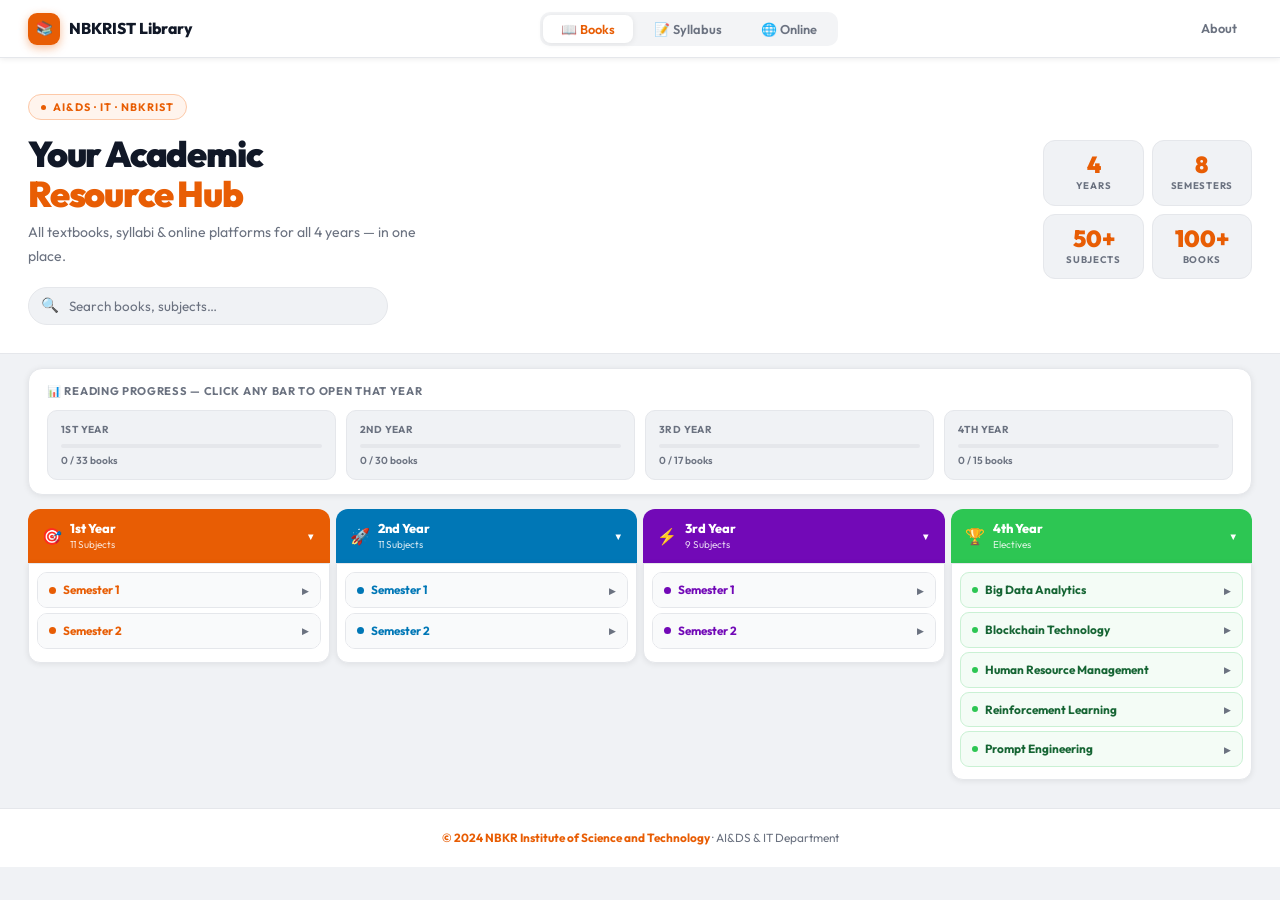
==== commit 8995a772: "fix_id_conflicts_4col_layout" ====
--- a/index.html
+++ b/index.html
@@ -10,10 +10,7 @@
 
 <!-- NAV -->
 <nav>
-  <a class="logo" href="index.html">
-    <div class="logo-box">📚</div>
-    NBKRIST Library
-  </a>
+  <a class="logo" href="index.html"><div class="logo-box">📚</div>NBKRIST Library</a>
   <div class="nav-pills">
     <button class="np on" onclick="switchTab('books',this)">📖 Books</button>
     <button class="np" onclick="switchTab('syllabus',this)">📝 Syllabus</button>
@@ -25,9 +22,9 @@
 <!-- HERO -->
 <div class="hero">
   <div class="hero-left">
-    <div class="chip"><span class="chip-dot"></span>AI&DS · IT Department · NBKRIST</div>
+    <div class="chip"><span class="chip-dot"></span>AI&DS · IT · NBKRIST</div>
     <h1>Your Academic<br><em>Resource Hub</em></h1>
-    <p>All textbooks, syllabi and online platforms for all 4 years in one place.</p>
+    <p>All textbooks, syllabi &amp; online platforms for all 4 years — in one place.</p>
     <div class="search-box">
       <span class="si">🔍</span>
       <input id="si" type="text" placeholder="Search books, subjects…" oninput="doSearch(this.value)" autocomplete="off">
@@ -42,7 +39,7 @@
   </div>
 </div>
 
-<!-- MOB TABS -->
+<!-- MOBILE TABS -->
 <div class="mob-tabs">
   <button class="mt on" onclick="switchTab('books',this)">📖 Books</button>
   <button class="mt" onclick="switchTab('syllabus',this)">📝 Syllabus</button>
@@ -52,500 +49,707 @@
 <!-- SEARCH RESULTS -->
 <div class="sr" id="sr"><h5 id="src"></h5><div id="srl"></div></div>
 
-<!-- ═══ BOOKS TAB ═══ -->
+<!-- ════════ BOOKS TAB ════════ -->
 <div id="tab-books" class="tab-panel active">
 
 <!-- PROGRESS -->
 <div class="prog-wrap" id="pw">
-  <div class="prog-bar-section">
-    <div class="prog-head">📊 Reading Progress</div>
+  <div class="prog-card">
+    <div class="prog-head">📊 Reading Progress — click any bar to open that year</div>
     <div class="prog-grid">
-      <div class="pi" onclick="openYear(1)"><div class="pi-lbl">1st Year</div><div class="pi-bar"><div class="pi-fill" id="pf1"></div></div><div class="pi-txt" id="pt1">0 books opened</div></div>
-      <div class="pi" onclick="openYear(2)"><div class="pi-lbl">2nd Year</div><div class="pi-bar"><div class="pi-fill" id="pf2"></div></div><div class="pi-txt" id="pt2">0 books opened</div></div>
-      <div class="pi" onclick="openYear(3)"><div class="pi-lbl">3rd Year</div><div class="pi-bar"><div class="pi-fill" id="pf3"></div></div><div class="pi-txt" id="pt3">0 books opened</div></div>
-      <div class="pi" onclick="openYear(4)"><div class="pi-lbl">4th Year</div><div class="pi-bar"><div class="pi-fill" id="pf4"></div></div><div class="pi-txt" id="pt4">0 books opened</div></div>
-    </div>
-  </div>
-</div>
-
-<!-- YEAR LABELS (clickable headers) -->
+      <div class="pi" onclick="openYear(1)"><div class="pi-lbl">1st Year</div><div class="pi-bar"><div class="pi-fill" id="pf1"></div></div><div class="pi-txt" id="pt1">0 books</div></div>
+      <div class="pi" onclick="openYear(2)"><div class="pi-lbl">2nd Year</div><div class="pi-bar"><div class="pi-fill" id="pf2"></div></div><div class="pi-txt" id="pt2">0 books</div></div>
+      <div class="pi" onclick="openYear(3)"><div class="pi-lbl">3rd Year</div><div class="pi-bar"><div class="pi-fill" id="pf3"></div></div><div class="pi-txt" id="pt3">0 books</div></div>
+      <div class="pi" onclick="openYear(4)"><div class="pi-lbl">4th Year</div><div class="pi-bar"><div class="pi-fill" id="pf4"></div></div><div class="pi-txt" id="pt4">0 books</div></div>
+    </div>
+  </div>
+</div>
+
+<!-- YEAR HEADER LABELS -->
 <div class="year-labels">
-  <div class="yl yl-1 open" data-col="1" id="yl1" onclick="toggleYear(1)">
-    <span class="yl-icon">🎯</span>
-    <div class="yl-info"><div class="yl-name">1st Year</div><div class="yl-sub">11 Subjects</div></div>
-    <span class="yl-arr">▼</span>
-  </div>
-  <div class="yl yl-2 open" data-col="2" id="yl2" onclick="toggleYear(2)">
-    <span class="yl-icon">🚀</span>
-    <div class="yl-info"><div class="yl-name">2nd Year</div><div class="yl-sub">11 Subjects</div></div>
-    <span class="yl-arr">▼</span>
-  </div>
-  <div class="yl yl-3 open" data-col="3" id="yl3" onclick="toggleYear(3)">
-    <span class="yl-icon">⚡</span>
-    <div class="yl-info"><div class="yl-name">3rd Year</div><div class="yl-sub">9 Subjects</div></div>
-    <span class="yl-arr">▼</span>
-  </div>
-  <div class="yl yl-4 open" data-col="4" id="yl4" onclick="toggleYear(4)">
-    <span class="yl-icon">🏆</span>
-    <div class="yl-info"><div class="yl-name">4th Year</div><div class="yl-sub">Electives</div></div>
-    <span class="yl-arr">▼</span>
-  </div>
+  <div class="yl yl-1" id="yl1" onclick="toggleYear(1)"><span class="yl-icon">🎯</span><div class="yl-info"><div class="yl-name">1st Year</div><div class="yl-sub">11 Subjects</div></div><span class="yl-arr">▼</span></div>
+  <div class="yl yl-2" id="yl2" onclick="toggleYear(2)"><span class="yl-icon">🚀</span><div class="yl-info"><div class="yl-name">2nd Year</div><div class="yl-sub">11 Subjects</div></div><span class="yl-arr">▼</span></div>
+  <div class="yl yl-3" id="yl3" onclick="toggleYear(3)"><span class="yl-icon">⚡</span><div class="yl-info"><div class="yl-name">3rd Year</div><div class="yl-sub">9 Subjects</div></div><span class="yl-arr">▼</span></div>
+  <div class="yl yl-4" id="yl4" onclick="toggleYear(4)"><span class="yl-icon">🏆</span><div class="yl-info"><div class="yl-name">4th Year</div><div class="yl-sub">Electives</div></div><span class="yl-arr">▼</span></div>
 </div>
 
 <!-- YEAR COLUMNS -->
 <div class="year-cols">
 
-  <!-- COL 1 — 1ST YEAR -->
-  <div class="yp show" id="yp1" data-col="1">
-  <div class="yp-inner">
-    <div class="sem" id="s11">
-      <div class="sem-h" onclick="T('s11')"><div class="sem-dot"></div><div class="sem-name">Semester 1</div><div class="sem-arr">▶</div></div>
-      <div class="sem-body">
-        <div class="subj" id="bee"><div class="subj-h" onclick="S('bee')"><div class="subj-dot"></div><div class="subj-name">Basic Electrical &amp; Electronics Engg.</div><div class="subj-arr">▶</div></div><div class="subj-body">
+<!-- ─── COL 1 : 1ST YEAR ─── -->
+<div class="yp hidden" id="yp1" data-col="1">
+<div class="yp-inner">
+
+  <!-- SEM 1 -->
+  <div class="sem" id="y1s1">
+    <div class="sem-h" onclick="toggleSem('y1s1')"><div class="sem-dot"></div><div class="sem-name">Semester 1</div><div class="sem-arr">▶</div></div>
+    <div class="sem-body">
+
+      <div class="subj" id="y1-bee">
+        <div class="subj-h" onclick="toggleSubj('y1-bee')"><div class="subj-dot"></div><div class="subj-name">Basic Electrical &amp; Electronics Engg.</div><div class="subj-arr">▶</div></div>
+        <div class="subj-body">
           <a class="bl" href="https://www.geeksforgeeks.org/basic-electrical-and-electronics-engineering/" target="_blank" data-y="1"><span class="bi">🌐</span>GeeksforGeeks – BEE Notes</a>
           <a class="bl" href="https://nptel.ac.in/courses/108105053" target="_blank" data-y="1"><span class="bi">🎓</span>NPTEL – Basic Electrical Engg.</a>
           <a class="bl" href="https://www.youtube.com/playlist?list=PL9ooVrP1hQOGyFc60sExNX1qBWJyV5IMb" target="_blank" data-y="1"><span class="bi">▶️</span>YouTube – BEE Lectures</a>
-        </div></div>
-        <div class="subj" id="ep"><div class="subj-h" onclick="S('ep')"><div class="subj-dot"></div><div class="subj-name">Engineering Physics</div><div class="subj-arr">▶</div></div><div class="subj-body">
+        </div>
+      </div>
+
+      <div class="subj" id="y1-ep">
+        <div class="subj-h" onclick="toggleSubj('y1-ep')"><div class="subj-dot"></div><div class="subj-name">Engineering Physics</div><div class="subj-arr">▶</div></div>
+        <div class="subj-body">
           <a class="bl" href="ep/2-physics-5-199.pdf" target="_blank" data-y="1"><span class="bi">📄</span>Notes Material – 1</a>
           <a class="bl" href="ep/ENGINEERING-PHYSICS-min-3-117.pdf" target="_blank" data-y="1"><span class="bi">📄</span>Notes Material – 2</a>
           <a class="bl" href="ep/FULLBOOKPHYSICS.pdf" target="_blank" data-y="1"><span class="bi">📄</span>Full Textbook</a>
-        </div></div>
-        <div class="subj" id="eg"><div class="subj-h" onclick="S('eg')"><div class="subj-dot"></div><div class="subj-name">Engineering Graphics</div><div class="subj-arr">▶</div></div><div class="subj-body">
+        </div>
+      </div>
+
+      <div class="subj" id="y1-eg">
+        <div class="subj-h" onclick="toggleSubj('y1-eg')"><div class="subj-dot"></div><div class="subj-name">Engineering Graphics</div><div class="subj-arr">▶</div></div>
+        <div class="subj-body">
           <a class="bl" href="eg/ENGINEERING DRAWING BY N.D BHATT-4-738.pdf" target="_blank" data-y="1"><span class="bi">📄</span>Engineering Drawing – N.D. Bhatt</a>
-        </div></div>
-        <div class="subj" id="ip"><div class="subj-h" onclick="S('ip')"><div class="subj-dot"></div><div class="subj-name">Introduction to Programming (C)</div><div class="subj-arr">▶</div></div><div class="subj-body">
+        </div>
+      </div>
+
+      <div class="subj" id="y1-ip">
+        <div class="subj-h" onclick="toggleSubj('y1-ip')"><div class="subj-dot"></div><div class="subj-name">Introduction to Programming (C)</div><div class="subj-arr">▶</div></div>
+        <div class="subj-body">
           <a class="bl" href="ip/[Kernighan-Ritchie]The_C_Programming_Language.pdf" target="_blank" data-y="1"><span class="bi">📄</span>C Programming Language – K&amp;R</a>
           <a class="bl" href="ip/C_Programming.pdf" target="_blank" data-y="1"><span class="bi">📄</span>C Programming</a>
           <a class="bl" href="ip/SCHAUMS_OUTLINE_OF_THEORY_AND_PROBLEMS_O.pdf" target="_blank" data-y="1"><span class="bi">📄</span>Schaum's Outline</a>
           <a class="bl" href="ip/The.C.Programming.Language.2Nd.Ed Prentice.Hall.Brian.W.Kernighan.and.Dennis.M.Ritchie..pdf" target="_blank" data-y="1"><span class="bi">📄</span>C Programming – 2nd Ed.</a>
-        </div></div>
-        <div class="subj" id="m1"><div class="subj-h" onclick="S('m1')"><div class="subj-dot"></div><div class="subj-name">Linear Algebra &amp; Calculus</div><div class="subj-arr">▶</div></div><div class="subj-body">
+        </div>
+      </div>
+
+      <div class="subj" id="y1-m1">
+        <div class="subj-h" onclick="toggleSubj('y1-m1')"><div class="subj-dot"></div><div class="subj-name">Linear Algebra &amp; Calculus</div><div class="subj-arr">▶</div></div>
+        <div class="subj-body">
           <a class="bl" href="m1/23_12_2022_539602025-3-213.pdf" target="_blank" data-y="1"><span class="bi">📄</span>Notes Material</a>
           <a class="bl" href="m1/Maths-Advanced Modern Engineering Mathematics 5th Ed.pdf" target="_blank" data-y="1"><span class="bi">📄</span>Advanced Modern Engg. Maths</a>
           <a class="bl" href="m1/Thomas_Calculus.pdf" target="_blank" data-y="1"><span class="bi">📄</span>Thomas Calculus</a>
           <a class="bl" href="m-2/Gilbert_Strang_Linear_Algebra_and_Its_Applicatio_230928_225121.pdf" target="_blank" data-y="1"><span class="bi">📄</span>Gilbert Strang – Linear Algebra</a>
           <a class="bl" href="m-2/Nicholson-OpenLAWA-2018A.pdf" target="_blank" data-y="1"><span class="bi">📄</span>Nicholson – Open Linear Algebra</a>
-        </div></div>
-        <div class="subj" id="it"><div class="subj-h" onclick="S('it')"><div class="subj-dot"></div><div class="subj-name">IT Workshop</div><div class="subj-arr">▶</div></div><div class="subj-body">
+        </div>
+      </div>
+
+      <div class="subj" id="y1-it">
+        <div class="subj-h" onclick="toggleSubj('y1-it')"><div class="subj-dot"></div><div class="subj-name">IT Workshop</div><div class="subj-arr">▶</div></div>
+        <div class="subj-body">
           <a class="bl" href="it/1BCOM6CA-Introduction-to-computers-&-Information-Technology-ENG.pdf" target="_blank" data-y="1"><span class="bi">📄</span>Intro to Computers &amp; IT</a>
           <a class="bl" href="it/95.pdf" target="_blank" data-y="1"><span class="bi">📄</span>Introduction to IT</a>
-          <a class="bl" href="it/Cisco.Press.IT.Essentials.PC.Hardware.and.Software.Labs.and.Study.Guide.3rd.Ed.pdf" target="_blank" data-y="1"><span class="bi">📄</span>Cisco IT Essentials – 3rd Ed.</a>
-        </div></div>
-      </div>
-    </div>
-    <div class="sem" id="s12">
-      <div class="sem-h" onclick="T('s12')"><div class="sem-dot"></div><div class="sem-name">Semester 2</div><div class="sem-arr">▶</div></div>
-      <div class="sem-body">
-        <div class="subj" id="chem"><div class="subj-h" onclick="S('chem')"><div class="subj-dot"></div><div class="subj-name">Chemistry</div><div class="subj-arr">▶</div></div><div class="subj-body">
+          <a class="bl" href="it/Cisco.Press.IT.Essentials.PC.Hardware.and.Software.Labs.and.Study.Guide.3rd.Ed.pdf" target="_blank" data-y="1"><span class="bi">📄</span>Cisco IT Essentials</a>
+        </div>
+      </div>
+
+    </div>
+  </div>
+
+  <!-- SEM 2 -->
+  <div class="sem" id="y1s2">
+    <div class="sem-h" onclick="toggleSem('y1s2')"><div class="sem-dot"></div><div class="sem-name">Semester 2</div><div class="sem-arr">▶</div></div>
+    <div class="sem-body">
+
+      <div class="subj" id="y1-chem">
+        <div class="subj-h" onclick="toggleSubj('y1-chem')"><div class="subj-dot"></div><div class="subj-name">Chemistry</div><div class="subj-arr">▶</div></div>
+        <div class="subj-body">
           <a class="bl" href="chem/1621583343 (1).pdf" target="_blank" data-y="1"><span class="bi">📄</span>Atkins Physical Chemistry</a>
           <a class="bl" href="chem/Engg.Chemistry-4-111.pdf" target="_blank" data-y="1"><span class="bi">📄</span>Engineering Chemistry</a>
           <a class="bl" href="chem/Engineering Chemistry Jain n Jain.pdf" target="_blank" data-y="1"><span class="bi">📄</span>Engg. Chemistry – Jain &amp; Jain</a>
-        </div></div>
-        <div class="subj" id="bc"><div class="subj-h" onclick="S('bc')"><div class="subj-dot"></div><div class="subj-name">Basic Civil Engineering</div><div class="subj-arr">▶</div></div><div class="subj-body">
+        </div>
+      </div>
+
+      <div class="subj" id="y1-bc">
+        <div class="subj-h" onclick="toggleSubj('y1-bc')"><div class="subj-dot"></div><div class="subj-name">Basic Civil Engineering</div><div class="subj-arr">▶</div></div>
+        <div class="subj-body">
           <a class="bl" href="bc/101986842-basic-civil-engineering-s-s-bhavikatti.pdf" target="_blank" data-y="1"><span class="bi">📄</span>Basic Civil Engg. – Bhavikatti</a>
           <a class="bl" href="bc/BASIC_CIVIL_AND_MECHANICAL_ENGINEERING-3-250.pdf" target="_blank" data-y="1"><span class="bi">📄</span>Basic Civil &amp; Mechanical Engg.</a>
           <a class="bl" href="bc/de4479d1234da19a11935c023d338121-3-174.pdf" target="_blank" data-y="1"><span class="bi">📄</span>Civil &amp; Mechanical Engg. – 2</a>
-        </div></div>
-        <div class="subj" id="bm"><div class="subj-h" onclick="S('bm')"><div class="subj-dot"></div><div class="subj-name">Basic Mechanical Engineering</div><div class="subj-arr">▶</div></div><div class="subj-body">
+        </div>
+      </div>
+
+      <div class="subj" id="y1-bm">
+        <div class="subj-h" onclick="toggleSubj('y1-bm')"><div class="subj-dot"></div><div class="subj-name">Basic Mechanical Engineering</div><div class="subj-arr">▶</div></div>
+        <div class="subj-body">
           <a class="bl" href="bm/425803401-IC-Engines-by-V-Ganeshan-PDFDrive-com-pdf.pdf" target="_blank" data-y="1"><span class="bi">📄</span>IC Engines – V. Ganeshan</a>
-          <a class="bl" href="bm/An Introduction to Mechanical Engineering.pdf" target="_blank" data-y="1"><span class="bi">📄</span>Intro to Mechanical Engineering</a>
-          <a class="bl" href="bm/pdfcoffee.com_theory-of-machines-by-s-s-rattan-pdf-free-bead69a6.pdf" target="_blank" data-y="1"><span class="bi">📄</span>Theory of Machines – S.S. Rattan</a>
-        </div></div>
-        <div class="subj" id="ce"><div class="subj-h" onclick="S('ce')"><div class="subj-dot"></div><div class="subj-name">Communicative English</div><div class="subj-arr">▶</div></div><div class="subj-body">
+          <a class="bl" href="bm/An Introduction to Mechanical Engineering.pdf" target="_blank" data-y="1"><span class="bi">📄</span>Intro to Mechanical Engg.</a>
+          <a class="bl" href="bm/pdfcoffee.com_theory-of-machines-by-s-s-rattan-pdf-free-bead69a6.pdf" target="_blank" data-y="1"><span class="bi">📄</span>Theory of Machines – Rattan</a>
+        </div>
+      </div>
+
+      <div class="subj" id="y1-ce">
+        <div class="subj-h" onclick="toggleSubj('y1-ce')"><div class="subj-dot"></div><div class="subj-name">Communicative English</div><div class="subj-arr">▶</div></div>
+        <div class="subj-body">
           <a class="bl" href="ce/Communicative-English-min.pdf" target="_blank" data-y="1"><span class="bi">📄</span>Communicative English Textbook</a>
-        </div></div>
-        <div class="subj" id="ds"><div class="subj-h" onclick="S('ds')"><div class="subj-dot"></div><div class="subj-name">Data Structures</div><div class="subj-arr">▶</div></div><div class="subj-body">
+        </div>
+      </div>
+
+      <div class="subj" id="y1-ds">
+        <div class="subj-h" onclick="toggleSubj('y1-ds')"><div class="subj-dot"></div><div class="subj-name">Data Structures</div><div class="subj-arr">▶</div></div>
+        <div class="subj-body">
           <a class="bl" href="ds/Data Structures and Algorithm Analysis in C by Mark Allen Weiss.pdf" target="_blank" data-y="1"><span class="bi">📄</span>Data Structures – Mark Allen Weiss</a>
           <a class="bl" href="ds/Fundamentals-of-Data-Structures-in-C-Ellis-Horowitz-Sartaj-Sahni-etc.-.pdf" target="_blank" data-y="1"><span class="bi">📄</span>Fundamentals of Data Structures</a>
-        </div></div>
-        <div class="subj" id="m2"><div class="subj-h" onclick="S('m2')"><div class="subj-dot"></div><div class="subj-name">Diff. Equations &amp; Vector Calculus</div><div class="subj-arr">▶</div></div><div class="subj-body">
+        </div>
+      </div>
+
+      <div class="subj" id="y1-m2">
+        <div class="subj-h" onclick="toggleSubj('y1-m2')"><div class="subj-dot"></div><div class="subj-name">Diff. Equations &amp; Vector Calculus</div><div class="subj-arr">▶</div></div>
+        <div class="subj-body">
           <a class="bl" href="m1/23_12_2022_539602025-3-213.pdf" target="_blank" data-y="1"><span class="bi">📄</span>Notes Material</a>
           <a class="bl" href="m1/Thomas_Calculus.pdf" target="_blank" data-y="1"><span class="bi">📄</span>Thomas Calculus</a>
-        </div></div>
-      </div>
-    </div>
-  </div>
-  </div>
-
-  <!-- COL 2 — 2ND YEAR -->
-  <div class="yp show" id="yp2" data-col="2">
-  <div class="yp-inner">
-    <div class="sem" id="s21">
-      <div class="sem-h" onclick="T('s21')"><div class="sem-dot"></div><div class="sem-name">Semester 1</div><div class="sem-arr">▶</div></div>
-      <div class="sem-body">
-        <div class="subj" id="java"><div class="subj-h" onclick="S('java')"><div class="subj-dot"></div><div class="subj-name">Java Programming</div><div class="subj-arr">▶</div></div><div class="subj-body">
+        </div>
+      </div>
+
+    </div>
+  </div>
+
+</div>
+</div>
+
+<!-- ─── COL 2 : 2ND YEAR ─── -->
+<div class="yp hidden" id="yp2" data-col="2">
+<div class="yp-inner">
+
+  <div class="sem" id="y2s1">
+    <div class="sem-h" onclick="toggleSem('y2s1')"><div class="sem-dot"></div><div class="sem-name">Semester 1</div><div class="sem-arr">▶</div></div>
+    <div class="sem-body">
+
+      <div class="subj" id="y2-java">
+        <div class="subj-h" onclick="toggleSubj('y2-java')"><div class="subj-dot"></div><div class="subj-name">Java Programming</div><div class="subj-arr">▶</div></div>
+        <div class="subj-body">
           <a class="bl" href="java/j-1.pdf" target="_blank" data-y="2"><span class="bi">📄</span>Intro to Java – 1</a>
           <a class="bl" href="java/j-3.pdf" target="_blank" data-y="2"><span class="bi">📄</span>Java 9 For Programmers</a>
           <a class="bl" href="java/j-4.pdf" target="_blank" data-y="2"><span class="bi">📄</span>Intro to Java – 8th Ed.</a>
           <a class="bl" href="java/j-5.pdf" target="_blank" data-y="2"><span class="bi">📄</span>Intro to Java – 10th Ed.</a>
-        </div></div>
-        <div class="subj" id="es"><div class="subj-h" onclick="S('es')"><div class="subj-dot"></div><div class="subj-name">Environmental Science</div><div class="subj-arr">▶</div></div><div class="subj-body">
+        </div>
+      </div>
+
+      <div class="subj" id="y2-es">
+        <div class="subj-h" onclick="toggleSubj('y2-es')"><div class="subj-dot"></div><div class="subj-name">Environmental Science</div><div class="subj-arr">▶</div></div>
+        <div class="subj-body">
           <a class="bl" href="es/22080_270724125248_Anindita Basak - Environmental Studies-Pearson Education (2015).pdf" target="_blank" data-y="2"><span class="bi">📄</span>Environmental Studies – Pearson</a>
           <a class="bl" href="es/env.pdf" target="_blank" data-y="2"><span class="bi">📄</span>Environmental Studies – 2</a>
-        </div></div>
-        <div class="subj" id="dbms"><div class="subj-h" onclick="S('dbms')"><div class="subj-dot"></div><div class="subj-name">Database Management Systems</div><div class="subj-arr">▶</div></div><div class="subj-body">
+        </div>
+      </div>
+
+      <div class="subj" id="y2-dbms">
+        <div class="subj-h" onclick="toggleSubj('y2-dbms')"><div class="subj-dot"></div><div class="subj-name">Database Management Systems</div><div class="subj-arr">▶</div></div>
+        <div class="subj-body">
           <a class="bl" href="dbms/Fundamentals_of_Database_Systems_6th_Edition-1.pdf" target="_blank" data-y="2"><span class="bi">📄</span>Fundamentals of DBMS – 6th Ed.</a>
           <a class="bl" href="dbms/s_feuerstein_oracle-pl_sql-programming_6th-edition_2014.pdf" target="_blank" data-y="2"><span class="bi">📄</span>Oracle PL/SQL Programming</a>
-        </div></div>
-        <div class="subj" id="dmgt"><div class="subj-h" onclick="S('dmgt')"><div class="subj-dot"></div><div class="subj-name">Discrete Math &amp; Graph Theory</div><div class="subj-arr">▶</div></div><div class="subj-body">
+        </div>
+      </div>
+
+      <div class="subj" id="y2-dmgt">
+        <div class="subj-h" onclick="toggleSubj('y2-dmgt')"><div class="subj-dot"></div><div class="subj-name">Discrete Math &amp; Graph Theory</div><div class="subj-arr">▶</div></div>
+        <div class="subj-body">
           <a class="bl" href="dmgt/Discrete Mathematics and Its Applications, 7 edition - Rosen.pdf" target="_blank" data-y="2"><span class="bi">📄</span>Discrete Mathematics – Rosen</a>
           <a class="bl" href="dmgt/Maths-Discrete Mathematics & its Applications 8th Ed.pdf" target="_blank" data-y="2"><span class="bi">📄</span>Discrete Mathematics – 8th Ed.</a>
-        </div></div>
-        <div class="subj" id="adsa"><div class="subj-h" onclick="S('adsa')"><div class="subj-dot"></div><div class="subj-name">Advanced DSA</div><div class="subj-arr">▶</div></div><div class="subj-body">
+        </div>
+      </div>
+
+      <div class="subj" id="y2-adsa">
+        <div class="subj-h" onclick="toggleSubj('y2-adsa')"><div class="subj-dot"></div><div class="subj-name">Advanced DSA</div><div class="subj-arr">▶</div></div>
+        <div class="subj-body">
           <a class="bl" href="adsa/fundamentals-of-computer-algorithms-by-ellis-horowitz-1984.pdf" target="_blank" data-y="2"><span class="bi">📄</span>Computer Algorithms – Horowitz</a>
           <a class="bl" href="adsa/horowitz-and-sahani-fundamentals-of-computer-algorithms-2nd-edition.pdf" target="_blank" data-y="2"><span class="bi">📄</span>Computer Algorithms – 2nd Ed.</a>
-        </div></div>
-        <div class="subj" id="uhv"><div class="subj-h" onclick="S('uhv')"><div class="subj-dot"></div><div class="subj-name">UHV &amp; Ethical Conduct</div><div class="subj-arr">▶</div></div><div class="subj-body">
+        </div>
+      </div>
+
+      <div class="subj" id="y2-uhv">
+        <div class="subj-h" onclick="toggleSubj('y2-uhv')"><div class="subj-dot"></div><div class="subj-name">UHV &amp; Ethical Conduct</div><div class="subj-arr">▶</div></div>
+        <div class="subj-body">
           <a class="bl" href="uhv/uhv-1.pdf" target="_blank" data-y="2"><span class="bi">📄</span>UHV Textbook</a>
-        </div></div>
-      </div>
-    </div>
-    <div class="sem" id="s22">
-      <div class="sem-h" onclick="T('s22')"><div class="sem-dot"></div><div class="sem-name">Semester 2</div><div class="sem-arr">▶</div></div>
-      <div class="sem-body">
-        <div class="subj" id="smds"><div class="subj-h" onclick="S('smds')"><div class="subj-dot"></div><div class="subj-name">Statistical Methods for DS</div><div class="subj-arr">▶</div></div><div class="subj-body">
+        </div>
+      </div>
+
+    </div>
+  </div>
+
+  <div class="sem" id="y2s2">
+    <div class="sem-h" onclick="toggleSem('y2s2')"><div class="sem-dot"></div><div class="sem-name">Semester 2</div><div class="sem-arr">▶</div></div>
+    <div class="sem-body">
+
+      <div class="subj" id="y2-smds">
+        <div class="subj-h" onclick="toggleSubj('y2-smds')"><div class="subj-dot"></div><div class="subj-name">Statistical Methods for DS</div><div class="subj-arr">▶</div></div>
+        <div class="subj-body">
           <a class="bl" href="smds/Miller & Freund's Probability and Statistics for Engineers.pdf" target="_blank" data-y="2"><span class="bi">📄</span>Miller &amp; Freund's Probability</a>
           <a class="bl" href="smds/Statistical inference for data science.pdf" target="_blank" data-y="2"><span class="bi">📄</span>Statistical Inference for DS</a>
-        </div></div>
-        <div class="subj" id="dlco"><div class="subj-h" onclick="S('dlco')"><div class="subj-dot"></div><div class="subj-name">Digital Logic &amp; Computer Org.</div><div class="subj-arr">▶</div></div><div class="subj-body">
+        </div>
+      </div>
+
+      <div class="subj" id="y2-dlco">
+        <div class="subj-h" onclick="toggleSubj('y2-dlco')"><div class="subj-dot"></div><div class="subj-name">Digital Logic &amp; Computer Org.</div><div class="subj-arr">▶</div></div>
+        <div class="subj-body">
           <a class="bl" href="dlco/Azal2020-01-22-12-16-48-75016.pdf" target="_blank" data-y="2"><span class="bi">📄</span>Digital Logic Textbook</a>
           <a class="bl" href="dlco/computer-systems-Architecture.pdf" target="_blank" data-y="2"><span class="bi">📄</span>Computer Systems Architecture</a>
           <a class="bl" href="dlco/Digital Design With an Introduction to the Verilog HDL, VHDL and Systemverilog 6th Ed.pdf" target="_blank" data-y="2"><span class="bi">📄</span>Digital Design – Verilog 6th Ed.</a>
-        </div></div>
-        <div class="subj" id="be"><div class="subj-h" onclick="S('be')"><div class="subj-dot"></div><div class="subj-name">Business Environment</div><div class="subj-arr">▶</div></div><div class="subj-body">
+        </div>
+      </div>
+
+      <div class="subj" id="y2-be">
+        <div class="subj-h" onclick="toggleSubj('y2-be')"><div class="subj-dot"></div><div class="subj-name">Business Environment</div><div class="subj-arr">▶</div></div>
+        <div class="subj-body">
           <a class="bl" href="be/Business Environment FInal ISBN_724.pdf" target="_blank" data-y="2"><span class="bi">📄</span>Business Environment – 1</a>
           <a class="bl" href="be/DCOM105_DCOM402_DMGT105_DMGT401_BUSINESS_ENVIRONMENT.pdf" target="_blank" data-y="2"><span class="bi">📄</span>Business Environment – 2</a>
           <a class="bl" href="be/IIMM_BE_Book.pdf" target="_blank" data-y="2"><span class="bi">📄</span>Business Environment – IIMM</a>
-        </div></div>
-        <div class="subj" id="ai"><div class="subj-h" onclick="S('ai')"><div class="subj-dot"></div><div class="subj-name">Artificial Intelligence</div><div class="subj-arr">▶</div></div><div class="subj-body">
+        </div>
+      </div>
+
+      <div class="subj" id="y2-ai">
+        <div class="subj-h" onclick="toggleSubj('y2-ai')"><div class="subj-dot"></div><div class="subj-name">Artificial Intelligence</div><div class="subj-arr">▶</div></div>
+        <div class="subj-body">
           <a class="bl" href="ai/artificial intelligence structures and strategies for  complex problem solving.pdf" target="_blank" data-y="2"><span class="bi">📄</span>AI – Structures &amp; Strategies</a>
           <a class="bl" href="ai/Artificial_Intelligence.pdf" target="_blank" data-y="2"><span class="bi">📄</span>Artificial Intelligence</a>
           <a class="bl" href="ai/Kevin Knight, Elaine Rich, B. Nair - Artificial Intelligence (2010, Tata McGraw-Hill Education Pvt. Ltd.) - libgen.lc.pdf" target="_blank" data-y="2"><span class="bi">📄</span>AI – Kevin Knight &amp; Rich</a>
           <a class="bl" href="ai/preview-9781292153971_A27091185.pdf" target="_blank" data-y="2"><span class="bi">📄</span>AI: A Modern Approach</a>
-        </div></div>
-        <div class="subj" id="fs"><div class="subj-h" onclick="S('fs')"><div class="subj-dot"></div><div class="subj-name">Full Stack Development</div><div class="subj-arr">▶</div></div><div class="subj-body">
+        </div>
+      </div>
+
+      <div class="subj" id="y2-fs">
+        <div class="subj-h" onclick="toggleSubj('y2-fs')"><div class="subj-dot"></div><div class="subj-name">Full Stack Development</div><div class="subj-arr">▶</div></div>
+        <div class="subj-body">
           <a class="bl" href="fs/Azal2020-01-22-01-38-51-40850.pdf" target="_blank" data-y="2"><span class="bi">📄</span>Internet &amp; WWW How to Program</a>
           <a class="bl" href="fs/deitel-internet-world-wide-web-how-to-program-2e-2001.pdf" target="_blank" data-y="2"><span class="bi">📄</span>Deitel – Internet &amp; WWW</a>
           <a class="bl" href="fs/Learning_PHP_A_Gentle_Introduction_to_the_Web_39_s_Most_Popular_Language.pdf" target="_blank" data-y="2"><span class="bi">📄</span>Learning PHP</a>
-        </div></div>
-        <div class="subj" id="ids"><div class="subj-h" onclick="S('ids')"><div class="subj-dot"></div><div class="subj-name">Introduction to Data Science</div><div class="subj-arr">▶</div></div><div class="subj-body">
+        </div>
+      </div>
+
+      <div class="subj" id="y2-ids">
+        <div class="subj-h" onclick="toggleSubj('y2-ids')"><div class="subj-dot"></div><div class="subj-name">Introduction to Data Science</div><div class="subj-arr">▶</div></div>
+        <div class="subj-body">
           <a class="bl" href="ids/ids-1.pdf" target="_blank" data-y="2"><span class="bi">📄</span>Intro to Data Science – 1</a>
           <a class="bl" href="ids/ids-2.pdf" target="_blank" data-y="2"><span class="bi">📄</span>Data Science from Scratch</a>
-        </div></div>
-      </div>
-    </div>
-  </div>
-  </div>
-
-  <!-- COL 3 — 3RD YEAR -->
-  <div class="yp show" id="yp3" data-col="3">
-  <div class="yp-inner">
-    <div class="sem" id="s31">
-      <div class="sem-h" onclick="T('s31')"><div class="sem-dot"></div><div class="sem-name">Semester 1</div><div class="sem-arr">▶</div></div>
-      <div class="sem-body">
-        <div class="subj" id="cn"><div class="subj-h" onclick="S('cn')"><div class="subj-dot"></div><div class="subj-name">Computer Networking</div><div class="subj-arr">▶</div></div><div class="subj-body">
+        </div>
+      </div>
+
+    </div>
+  </div>
+
+</div>
+</div>
+
+<!-- ─── COL 3 : 3RD YEAR ─── -->
+<div class="yp hidden" id="yp3" data-col="3">
+<div class="yp-inner">
+
+  <div class="sem" id="y3s1">
+    <div class="sem-h" onclick="toggleSem('y3s1')"><div class="sem-dot"></div><div class="sem-name">Semester 1</div><div class="sem-arr">▶</div></div>
+    <div class="sem-body">
+
+      <div class="subj" id="y3-cn">
+        <div class="subj-h" onclick="toggleSubj('y3-cn')"><div class="subj-dot"></div><div class="subj-name">Computer Networking</div><div class="subj-arr">▶</div></div>
+        <div class="subj-body">
           <a class="bl" href="cn/Computer Networking_ A Top-Down Approach 6th Edition.pdf" target="_blank" data-y="3"><span class="bi">📄</span>Computer Networking – Top-Down</a>
-        </div></div>
-        <div class="subj" id="genai"><div class="subj-h" onclick="S('genai')"><div class="subj-dot"></div><div class="subj-name">Generative AI</div><div class="subj-arr">▶</div></div><div class="subj-body">
+        </div>
+      </div>
+
+      <div class="subj" id="y3-genai">
+        <div class="subj-h" onclick="toggleSubj('y3-genai')"><div class="subj-dot"></div><div class="subj-name">Generative AI</div><div class="subj-arr">▶</div></div>
+        <div class="subj-body">
           <a class="bl" href="generativeai/generative-ai-harvard.pdf" target="_blank" data-y="3"><span class="bi">📄</span>Generative AI – Harvard</a>
           <a class="bl" href="generativeai/Generative-AI.pdf" target="_blank" data-y="3"><span class="bi">📄</span>Generative AI – 2</a>
-        </div></div>
-        <div class="subj" id="co"><div class="subj-h" onclick="S('co')"><div class="subj-dot"></div><div class="subj-name">Computer Organization</div><div class="subj-arr">▶</div></div><div class="subj-body">
+        </div>
+      </div>
+
+      <div class="subj" id="y3-co">
+        <div class="subj-h" onclick="toggleSubj('y3-co')"><div class="subj-dot"></div><div class="subj-name">Computer Organization</div><div class="subj-arr">▶</div></div>
+        <div class="subj-body">
           <a class="bl" href="co/Computer_Organization_5th_Edition.pdf" target="_blank" data-y="3"><span class="bi">📄</span>Computer Organization – 5th Ed.</a>
           <a class="bl" href="co/Computer-Organization-Architecture-Book-3.pdf" target="_blank" data-y="3"><span class="bi">📄</span>Computer Organization &amp; Architecture</a>
-        </div></div>
-        <div class="subj" id="se"><div class="subj-h" onclick="S('se')"><div class="subj-dot"></div><div class="subj-name">Software Engineering</div><div class="subj-arr">▶</div></div><div class="subj-body">
+        </div>
+      </div>
+
+      <div class="subj" id="y3-se">
+        <div class="subj-h" onclick="toggleSubj('y3-se')"><div class="subj-dot"></div><div class="subj-name">Software Engineering</div><div class="subj-arr">▶</div></div>
+        <div class="subj-body">
           <a class="bl" href="se/16_EBOOK-7th_ed_software_engineering_a_practitioners_approach_by_roger_s._pressman_.pdf" target="_blank" data-y="3"><span class="bi">📄</span>Software Engineering – Pressman</a>
-        </div></div>
-      </div>
-    </div>
-    <div class="sem" id="s32">
-      <div class="sem-h" onclick="T('s32')"><div class="sem-dot"></div><div class="sem-name">Semester 2</div><div class="sem-arr">▶</div></div>
-      <div class="sem-body">
-        <div class="subj" id="os"><div class="subj-h" onclick="S('os')"><div class="subj-dot"></div><div class="subj-name">Operating Systems</div><div class="subj-arr">▶</div></div><div class="subj-body">
+        </div>
+      </div>
+
+    </div>
+  </div>
+
+  <div class="sem" id="y3s2">
+    <div class="sem-h" onclick="toggleSem('y3s2')"><div class="sem-dot"></div><div class="sem-name">Semester 2</div><div class="sem-arr">▶</div></div>
+    <div class="sem-body">
+
+      <div class="subj" id="y3-os">
+        <div class="subj-h" onclick="toggleSubj('y3-os')"><div class="subj-dot"></div><div class="subj-name">Operating Systems</div><div class="subj-arr">▶</div></div>
+        <div class="subj-body">
           <a class="bl" href="os/Abraham Silberschatz-Operating System Concepts (9th,2012_12).pdf" target="_blank" data-y="3"><span class="bi">📄</span>OS Concepts – Silberschatz</a>
           <a class="bl" href="os/Silberschatz 9th edition.pdf" target="_blank" data-y="3"><span class="bi">📄</span>OS Concepts – 9th Ed.</a>
-        </div></div>
-        <div class="subj" id="ml"><div class="subj-h" onclick="S('ml')"><div class="subj-dot"></div><div class="subj-name">Machine Learning</div><div class="subj-arr">▶</div></div><div class="subj-body">
+        </div>
+      </div>
+
+      <div class="subj" id="y3-ml">
+        <div class="subj-h" onclick="toggleSubj('y3-ml')"><div class="subj-dot"></div><div class="subj-name">Machine Learning</div><div class="subj-arr">▶</div></div>
+        <div class="subj-body">
           <a class="bl" href="ml/Machine Learning for Absolute Beginners.pdf" target="_blank" data-y="3"><span class="bi">📄</span>ML for Absolute Beginners</a>
           <a class="bl" href="ml/Machine Learning for Dummies.pdf" target="_blank" data-y="3"><span class="bi">📄</span>Machine Learning for Dummies</a>
-        </div></div>
-        <div class="subj" id="nlp"><div class="subj-h" onclick="S('nlp')"><div class="subj-dot"></div><div class="subj-name">Natural Language Processing</div><div class="subj-arr">▶</div></div><div class="subj-body">
+        </div>
+      </div>
+
+      <div class="subj" id="y3-nlp">
+        <div class="subj-h" onclick="toggleSubj('y3-nlp')"><div class="subj-dot"></div><div class="subj-name">Natural Language Processing</div><div class="subj-arr">▶</div></div>
+        <div class="subj-body">
           <a class="bl" href="nlp/nlp-1.pdf" target="_blank" data-y="3"><span class="bi">📄</span>NLP – 1</a>
           <a class="bl" href="nlp/NLTK.pdf" target="_blank" data-y="3"><span class="bi">📄</span>NLTK Book</a>
-        </div></div>
-        <div class="subj" id="dl"><div class="subj-h" onclick="S('dl')"><div class="subj-dot"></div><div class="subj-name">Deep Learning</div><div class="subj-arr">▶</div></div><div class="subj-body">
+        </div>
+      </div>
+
+      <div class="subj" id="y3-dl">
+        <div class="subj-h" onclick="toggleSubj('y3-dl')"><div class="subj-dot"></div><div class="subj-name">Deep Learning</div><div class="subj-arr">▶</div></div>
+        <div class="subj-body">
           <a class="bl" href="dl/Deep Learning by Ian Goodfellow.pdf" target="_blank" data-y="3"><span class="bi">📄</span>Deep Learning – Ian Goodfellow</a>
           <a class="bl" href="dl/deeplearningwithpython.pdf" target="_blank" data-y="3"><span class="bi">📄</span>Deep Learning with Python</a>
-        </div></div>
-        <div class="subj" id="dv"><div class="subj-h" onclick="S('dv')"><div class="subj-dot"></div><div class="subj-name">Data Visualization</div><div class="subj-arr">▶</div></div><div class="subj-body">
+        </div>
+      </div>
+
+      <div class="subj" id="y3-dv">
+        <div class="subj-h" onclick="toggleSubj('y3-dv')"><div class="subj-dot"></div><div class="subj-name">Data Visualization</div><div class="subj-arr">▶</div></div>
+        <div class="subj-body">
           <a class="bl" href="datavis/Handbook_of_Data_Visualization.pdf" target="_blank" data-y="3"><span class="bi">📄</span>Handbook of Data Visualization</a>
           <a class="bl" href="datavis/sosulski-kristen-data-visualization-made-simple_-insights-into-becoming-visual-2019-routledge.pdf" target="_blank" data-y="3"><span class="bi">📄</span>Data Visualization Made Simple</a>
           <a class="bl" href="datavis/The-Data-Visualization-workshop.pdf" target="_blank" data-y="3"><span class="bi">📄</span>The Data Visualization Workshop</a>
-        </div></div>
-      </div>
-    </div>
-  </div>
-  </div>
-
-  <!-- COL 4 — 4TH YEAR -->
-  <div class="yp show" id="yp4" data-col="4">
-  <div class="yp-inner">
-    <div class="flat" id="f-bd"><div class="flat-h" onclick="F('f-bd')"><div class="flat-dot"></div><div class="flat-name">Big Data Analytics</div><div class="flat-arr">▶</div></div><div class="flat-body">
+        </div>
+      </div>
+
+    </div>
+  </div>
+
+</div>
+</div>
+
+<!-- ─── COL 4 : 4TH YEAR ─── -->
+<div class="yp hidden" id="yp4" data-col="4">
+<div class="yp-inner">
+
+  <div class="flat" id="y4-bd">
+    <div class="flat-h" onclick="toggleFlat('y4-bd')"><div class="flat-dot"></div><div class="flat-name">Big Data Analytics</div><div class="flat-arr">▶</div></div>
+    <div class="flat-body">
       <a class="bl" href="bd/Big Data Analytics by RaJ Kamal, Preethi Saxena,TMH.pdf" target="_blank" data-y="4"><span class="bi">📄</span>Big Data Analytics – Raj Kamal</a>
       <a class="bl" href="bd/Data Science _ Big Data Analytics ( PDFDrive ).pdf" target="_blank" data-y="4"><span class="bi">📄</span>Data Science &amp; Big Data</a>
       <a class="bl" href="bd/IntroductiontoBigDataAnalytics.pdf" target="_blank" data-y="4"><span class="bi">📄</span>Intro to Big Data Analytics</a>
-    </div></div>
-    <div class="flat" id="f-bc"><div class="flat-h" onclick="F('f-bc')"><div class="flat-dot"></div><div class="flat-name">Blockchain Technology</div><div class="flat-arr">▶</div></div><div class="flat-body">
+    </div>
+  </div>
+
+  <div class="flat" id="y4-bc">
+    <div class="flat-h" onclick="toggleFlat('y4-bc')"><div class="flat-dot"></div><div class="flat-name">Blockchain Technology</div><div class="flat-arr">▶</div></div>
+    <div class="flat-body">
       <a class="bl" href="blockchain/BlockchainTextBook.pdf" target="_blank" data-y="4"><span class="bi">📄</span>Blockchain Textbook</a>
       <a class="bl" href="blockchain/Mastering_Blockchain_2nd_Edition.pdf" target="_blank" data-y="4"><span class="bi">📄</span>Mastering Blockchain – 2nd Ed.</a>
       <a class="bl" href="blockchain/River-Blockchain.pdf" target="_blank" data-y="4"><span class="bi">📄</span>River Blockchain</a>
-    </div></div>
-    <div class="flat" id="f-hrm"><div class="flat-h" onclick="F('f-hrm')"><div class="flat-dot"></div><div class="flat-name">Human Resource Management</div><div class="flat-arr">▶</div></div><div class="flat-body">
+    </div>
+  </div>
+
+  <div class="flat" id="y4-hrm">
+    <div class="flat-h" onclick="toggleFlat('y4-hrm')"><div class="flat-dot"></div><div class="flat-name">Human Resource Management</div><div class="flat-arr">▶</div></div>
+    <div class="flat-body">
       <a class="bl" href="HRM/Human_Resource_Management_32088.pdf" target="_blank" data-y="4"><span class="bi">📄</span>Human Resource Management</a>
       <a class="bl" href="HRM/Human-Resource-Management-by-Pravin-Durai.pdf" target="_blank" data-y="4"><span class="bi">📄</span>HRM – Pravin Durai</a>
       <a class="bl" href="HRM/Symbiosis_HumanResourceManagement.pdf" target="_blank" data-y="4"><span class="bi">📄</span>Symbiosis HRM</a>
-    </div></div>
-    <div class="flat" id="f-rl"><div class="flat-h" onclick="F('f-rl')"><div class="flat-dot"></div><div class="flat-name">Reinforcement Learning</div><div class="flat-arr">▶</div></div><div class="flat-body">
+    </div>
+  </div>
+
+  <div class="flat" id="y4-rl">
+    <div class="flat-h" onclick="toggleFlat('y4-rl')"><div class="flat-dot"></div><div class="flat-name">Reinforcement Learning</div><div class="flat-arr">▶</div></div>
+    <div class="flat-body">
       <a class="bl" href="rl/BartoSutton.pdf" target="_blank" data-y="4"><span class="bi">📄</span>Reinforcement Learning – Barto &amp; Sutton</a>
       <a class="bl" href="rl/RLCOURSECOMPLETE.pdf" target="_blank" data-y="4"><span class="bi">📄</span>RL Course Complete</a>
       <a class="bl" href="rl/SuttonBartoIPRLBook2ndEd.pdf" target="_blank" data-y="4"><span class="bi">📄</span>Sutton &amp; Barto RL – 2nd Ed.</a>
-    </div></div>
-    <div class="flat" id="f-pe"><div class="flat-h" onclick="F('f-pe')"><div class="flat-dot"></div><div class="flat-name">Prompt Engineering</div><div class="flat-arr">▶</div></div><div class="flat-body">
+    </div>
+  </div>
+
+  <div class="flat" id="y4-pe">
+    <div class="flat-h" onclick="toggleFlat('y4-pe')"><div class="flat-dot"></div><div class="flat-name">Prompt Engineering</div><div class="flat-arr">▶</div></div>
+    <div class="flat-body">
       <a class="bl" href="pe/book_english_version.pdf" target="_blank" data-y="4"><span class="bi">📄</span>Prompt Engineering Book</a>
       <a class="bl" href="pe/prompt-engineering-playbook-beta-v3.pdf" target="_blank" data-y="4"><span class="bi">📄</span>Prompt Engineering Playbook</a>
       <a class="bl" href="pe/The Art of Asking ChatGPT for High-Quality Answers--Ibrahim_John.pdf" target="_blank" data-y="4"><span class="bi">📄</span>The Art of Asking ChatGPT</a>
-    </div></div>
-  </div>
-  </div>
+    </div>
+  </div>
+
+</div>
+</div>
 
 </div><!-- end year-cols -->
 </div><!-- end tab-books -->
 
-<!-- ═══ SYLLABUS TAB ═══ -->
+<!-- ════════ SYLLABUS TAB ════════ -->
 <div id="tab-syllabus" class="tab-panel">
 <div class="two-grid">
-  <div class="ycard yc1" id="ys1"><div class="yhead" onclick="TC('ys1')"><div class="yicon">🎯</div><div class="yinfo"><div class="yname">1st Year</div><div class="ysub">Syllabus PDFs</div></div><div class="ytog">▼</div></div><div class="ybody">
-    <div class="sem" id="ss11"><div class="sem-h" onclick="T('ss11')"><div class="sem-dot"></div><div class="sem-name">Semester 1</div><div class="sem-arr">▶</div></div><div class="sem-body">
-      <a class="sl" href="syllabus1/23ES11T3%E2%80%93BASIC%20ELECTRICAL%20%26%20ELECTRONICS%20ENGINEERING.pdf" target="_blank"><span class="bi">📋</span>Basic Electrical &amp; Electronics Engg.</a>
-      <a class="sl" href="syllabus1/23BS11T1-ENGINEERING PHYSICS.pdf" target="_blank"><span class="bi">📋</span>Engineering Physics</a>
-      <a class="sl" href="syllabus1/23ES11T4%E2%80%93ENGINEERING%20GRAPHICS.pdf" target="_blank"><span class="bi">📋</span>Engineering Graphics</a>
-      <a class="sl" href="syllabus1/23ES11T1%E2%80%93INTRODUCTION%20TO%20PROGRAMMING.pdf" target="_blank"><span class="bi">📋</span>Introduction to Programming</a>
-      <a class="sl" href="syllabus1/23BS11T3-LINEAR ALGEBRA & CALCULUS.pdf" target="_blank"><span class="bi">📋</span>Linear Algebra &amp; Calculus</a>
-      <a class="sl" href="syllabus1/23ES11P3%E2%80%93IT%20WORKSHOP.pdf" target="_blank"><span class="bi">📋</span>IT Workshop</a>
-    </div></div>
-    <div class="sem" id="ss12"><div class="sem-h" onclick="T('ss12')"><div class="sem-dot"></div><div class="sem-name">Semester 2</div><div class="sem-arr">▶</div></div><div class="sem-body">
-      <a class="sl" href="syllabus1/23BS12T2%20-%20CHEMISTRY.pdf" target="_blank"><span class="bi">📋</span>Chemistry</a>
-      <a class="sl" href="syllabus1/23ES12T1 - BASIC CIVIL AND MECHANICAL ENGINEERING.pdf" target="_blank"><span class="bi">📋</span>Basic Civil &amp; Mechanical Engg.</a>
-      <a class="sl" href="syllabus1/23BS12T5 - COMMUNICATIVE ENGLISH.pdf" target="_blank"><span class="bi">📋</span>Communicative English</a>
-      <a class="sl" href="syllabus1/23CS12T1 – DATA STRUCTURES.pdf" target="_blank"><span class="bi">📋</span>Data Structures</a>
-      <a class="sl" href="syllabus1/23BS12T4 - DIFFERENTIAL EQUATIONS & VECTOR CALCULUS.pdf" target="_blank"><span class="bi">📋</span>Differential Equations &amp; Vector Calculus</a>
-    </div></div>
-  </div></div>
-  <div class="ycard yc2" id="ys2"><div class="yhead" onclick="TC('ys2')"><div class="yicon">🚀</div><div class="yinfo"><div class="yname">2nd Year</div><div class="ysub">Syllabus PDFs</div></div><div class="ytog">▼</div></div><div class="ybody">
-    <div class="sem" id="ss21"><div class="sem-h" onclick="T('ss21')"><div class="sem-dot"></div><div class="sem-name">Semester 1</div><div class="sem-arr">▶</div></div><div class="sem-body">
-      <a class="sl" href="syllabus1/23CS21T2 - OBJECT-ORIENTED PROGRAMMING THROUGH JAVA.pdf" target="_blank"><span class="bi">📋</span>OOP Through Java</a>
-      <a class="sl" href="syllabus1/23AC21T1- ENVIRONMENTAL SCIENCE.pdf" target="_blank"><span class="bi">📋</span>Environmental Science</a>
-      <a class="sl" href="syllabus1/23AD21T1 - DATABASE MANAGEMENT SYSTEMS.pdf" target="_blank"><span class="bi">📋</span>Database Management Systems</a>
-      <a class="sl" href="syllabus1/23BS21T5 -DISCRETE MATHEMATICS & GRAPH THEORY.pdf" target="_blank"><span class="bi">📋</span>Discrete Mathematics &amp; Graph Theory</a>
-      <a class="sl" href="syllabus1/23CS21T1 - ADVANCED DATA STRUCTURES & ALGORITHM ANALYSIS.pdf" target="_blank"><span class="bi">📋</span>Advanced Data Structures &amp; Algorithms</a>
-      <a class="sl" href="syllabus1/23BS21T6 - UNIVERSAL HUMAN VALUES–UNDERSTANDING HARMONY AND ETHICAL HUMAN CONDUCT.pdf" target="_blank"><span class="bi">📋</span>UHV &amp; Ethical Conduct</a>
-    </div></div>
-    <div class="sem" id="ss22"><div class="sem-h" onclick="T('ss22')"><div class="sem-dot"></div><div class="sem-name">Semester 2</div><div class="sem-arr">▶</div></div><div class="sem-body">
-      <a class="sl" href="syllabus1/23BS22T3 - STATISTICAL METHODS FOR DATA SCIENCE.pdf" target="_blank"><span class="bi">📋</span>Statistical Methods for Data Science</a>
-      <a class="sl" href="syllabus1/23CS22T2 - DIGITAL LOGIC & COMPUTER ORGANIZATION.pdf" target="_blank"><span class="bi">📋</span>Digital Logic &amp; Computer Organization</a>
-      <a class="sl" href="syllabus1/23BS22T5 - BUSINESS ENVIRONMENT.pdf" target="_blank"><span class="bi">📋</span>Business Environment</a>
-      <a class="sl" href="syllabus1/23CA22T1- ARTIFICIAL INTELLIGENCE.pdf" target="_blank"><span class="bi">📋</span>Artificial Intelligence</a>
-      <a class="sl" href="syllabus1/23CD22T2- INTRODUCTION TO DATA SCIENCE.pdf" target="_blank"><span class="bi">📋</span>Introduction to Data Science</a>
-      <a class="sl" href="syllabus1/23CS21SC - PYTHON PROGRAMMING .pdf" target="_blank"><span class="bi">📋</span>Python Programming</a>
-    </div></div>
-  </div></div>
-  <div class="ycard yc3" id="ys3"><div class="yhead" onclick="TC('ys3')"><div class="yicon">⚡</div><div class="yinfo"><div class="yname">3rd Year</div><div class="ysub">Coming Soon</div></div><div class="ytog">▼</div></div><div class="ybody"><p style="color:var(--ink3);font-size:.82rem;padding:10px 4px;text-align:center">📅 Syllabus will be updated soon.</p></div></div>
-  <div class="ycard yc4" id="ys4"><div class="yhead" onclick="TC('ys4')"><div class="yicon">🏆</div><div class="yinfo"><div class="yname">4th Year</div><div class="ysub">Coming Soon</div></div><div class="ytog">▼</div></div><div class="ybody"><p style="color:var(--ink3);font-size:.82rem;padding:10px 4px;text-align:center">📅 Syllabus will be updated soon.</p></div></div>
-</div></div>
-
-<!-- ═══ ONLINE TAB ═══ -->
+
+  <div class="ycard yc1" id="ys1">
+    <div class="yhead" onclick="toggleCard('ys1')"><div class="yicon">🎯</div><div class="yinfo"><div class="yname">1st Year</div><div class="ysub">Syllabus PDFs</div></div><div class="ytog">▼</div></div>
+    <div class="ybody">
+      <div class="sem" id="ys1s1"><div class="sem-h" onclick="toggleSem('ys1s1')"><div class="sem-dot"></div><div class="sem-name">Semester 1</div><div class="sem-arr">▶</div></div><div class="sem-body">
+        <a class="sl" href="syllabus1/23ES11T3%E2%80%93BASIC%20ELECTRICAL%20%26%20ELECTRONICS%20ENGINEERING.pdf" target="_blank"><span class="bi">📋</span>Basic Electrical &amp; Electronics Engg.</a>
+        <a class="sl" href="syllabus1/23BS11T1-ENGINEERING PHYSICS.pdf" target="_blank"><span class="bi">📋</span>Engineering Physics</a>
+        <a class="sl" href="syllabus1/23ES11T4%E2%80%93ENGINEERING%20GRAPHICS.pdf" target="_blank"><span class="bi">📋</span>Engineering Graphics</a>
+        <a class="sl" href="syllabus1/23ES11T1%E2%80%93INTRODUCTION%20TO%20PROGRAMMING.pdf" target="_blank"><span class="bi">📋</span>Introduction to Programming</a>
+        <a class="sl" href="syllabus1/23BS11T3-LINEAR ALGEBRA & CALCULUS.pdf" target="_blank"><span class="bi">📋</span>Linear Algebra &amp; Calculus</a>
+        <a class="sl" href="syllabus1/23ES11P3%E2%80%93IT%20WORKSHOP.pdf" target="_blank"><span class="bi">📋</span>IT Workshop</a>
+      </div></div>
+      <div class="sem" id="ys1s2"><div class="sem-h" onclick="toggleSem('ys1s2')"><div class="sem-dot"></div><div class="sem-name">Semester 2</div><div class="sem-arr">▶</div></div><div class="sem-body">
+        <a class="sl" href="syllabus1/23BS12T2%20-%20CHEMISTRY.pdf" target="_blank"><span class="bi">📋</span>Chemistry</a>
+        <a class="sl" href="syllabus1/23ES12T1 - BASIC CIVIL AND MECHANICAL ENGINEERING.pdf" target="_blank"><span class="bi">📋</span>Basic Civil &amp; Mechanical Engg.</a>
+        <a class="sl" href="syllabus1/23BS12T5 - COMMUNICATIVE ENGLISH.pdf" target="_blank"><span class="bi">📋</span>Communicative English</a>
+        <a class="sl" href="syllabus1/23CS12T1 – DATA STRUCTURES.pdf" target="_blank"><span class="bi">📋</span>Data Structures</a>
+        <a class="sl" href="syllabus1/23BS12T4 - DIFFERENTIAL EQUATIONS & VECTOR CALCULUS.pdf" target="_blank"><span class="bi">📋</span>Diff. Equations &amp; Vector Calculus</a>
+      </div></div>
+    </div>
+  </div>
+
+  <div class="ycard yc2" id="ys2">
+    <div class="yhead" onclick="toggleCard('ys2')"><div class="yicon">🚀</div><div class="yinfo"><div class="yname">2nd Year</div><div class="ysub">Syllabus PDFs</div></div><div class="ytog">▼</div></div>
+    <div class="ybody">
+      <div class="sem" id="ys2s1"><div class="sem-h" onclick="toggleSem('ys2s1')"><div class="sem-dot"></div><div class="sem-name">Semester 1</div><div class="sem-arr">▶</div></div><div class="sem-body">
+        <a class="sl" href="syllabus1/23CS21T2 - OBJECT-ORIENTED PROGRAMMING THROUGH JAVA.pdf" target="_blank"><span class="bi">📋</span>OOP Through Java</a>
+        <a class="sl" href="syllabus1/23AC21T1- ENVIRONMENTAL SCIENCE.pdf" target="_blank"><span class="bi">📋</span>Environmental Science</a>
+        <a class="sl" href="syllabus1/23AD21T1 - DATABASE MANAGEMENT SYSTEMS.pdf" target="_blank"><span class="bi">📋</span>Database Management Systems</a>
+        <a class="sl" href="syllabus1/23BS21T5 -DISCRETE MATHEMATICS & GRAPH THEORY.pdf" target="_blank"><span class="bi">📋</span>Discrete Math &amp; Graph Theory</a>
+        <a class="sl" href="syllabus1/23CS21T1 - ADVANCED DATA STRUCTURES & ALGORITHM ANALYSIS.pdf" target="_blank"><span class="bi">📋</span>Advanced Data Structures &amp; Algorithms</a>
+        <a class="sl" href="syllabus1/23BS21T6 - UNIVERSAL HUMAN VALUES–UNDERSTANDING HARMONY AND ETHICAL HUMAN CONDUCT.pdf" target="_blank"><span class="bi">📋</span>UHV &amp; Ethical Conduct</a>
+      </div></div>
+      <div class="sem" id="ys2s2"><div class="sem-h" onclick="toggleSem('ys2s2')"><div class="sem-dot"></div><div class="sem-name">Semester 2</div><div class="sem-arr">▶</div></div><div class="sem-body">
+        <a class="sl" href="syllabus1/23BS22T3 - STATISTICAL METHODS FOR DATA SCIENCE.pdf" target="_blank"><span class="bi">📋</span>Statistical Methods for DS</a>
+        <a class="sl" href="syllabus1/23CS22T2 - DIGITAL LOGIC & COMPUTER ORGANIZATION.pdf" target="_blank"><span class="bi">📋</span>Digital Logic &amp; Computer Org.</a>
+        <a class="sl" href="syllabus1/23BS22T5 - BUSINESS ENVIRONMENT.pdf" target="_blank"><span class="bi">📋</span>Business Environment</a>
+        <a class="sl" href="syllabus1/23CA22T1- ARTIFICIAL INTELLIGENCE.pdf" target="_blank"><span class="bi">📋</span>Artificial Intelligence</a>
+        <a class="sl" href="syllabus1/23CD22T2- INTRODUCTION TO DATA SCIENCE.pdf" target="_blank"><span class="bi">📋</span>Introduction to Data Science</a>
+        <a class="sl" href="syllabus1/23CS21SC - PYTHON PROGRAMMING .pdf" target="_blank"><span class="bi">📋</span>Python Programming</a>
+      </div></div>
+    </div>
+  </div>
+
+  <div class="ycard yc3" id="ys3">
+    <div class="yhead" onclick="toggleCard('ys3')"><div class="yicon">⚡</div><div class="yinfo"><div class="yname">3rd Year</div><div class="ysub">Coming Soon</div></div><div class="ytog">▼</div></div>
+    <div class="ybody"><p style="color:var(--ink3);font-size:.82rem;padding:10px 4px;text-align:center">📅 Syllabus will be updated soon.</p></div>
+  </div>
+
+  <div class="ycard yc4" id="ys4">
+    <div class="yhead" onclick="toggleCard('ys4')"><div class="yicon">🏆</div><div class="yinfo"><div class="yname">4th Year</div><div class="ysub">Coming Soon</div></div><div class="ytog">▼</div></div>
+    <div class="ybody"><p style="color:var(--ink3);font-size:.82rem;padding:10px 4px;text-align:center">📅 Syllabus will be updated soon.</p></div>
+  </div>
+
+</div>
+</div>
+
+<!-- ════════ ONLINE TAB ════════ -->
 <div id="tab-online" class="tab-panel">
 <div class="two-grid">
-  <div class="ycard yc1" id="yo1"><div class="yhead" onclick="TC('yo1')"><div class="yicon">🎯</div><div class="yinfo"><div class="yname">1st Year</div><div class="ysub">Online Resources</div></div><div class="ytog">▼</div></div><div class="ybody">
-    <div class="sem" id="so11"><div class="sem-h" onclick="T('so11')"><div class="sem-dot"></div><div class="sem-name">Semester 1</div><div class="sem-arr">▶</div></div><div class="sem-body">
-      <div class="subj" id="so-bee"><div class="subj-h" onclick="S('so-bee')"><div class="subj-dot"></div><div class="subj-name">Basic Electrical &amp; Electronics</div><div class="subj-arr">▶</div></div><div class="subj-body">
-        <a class="pl" href="https://www.geeksforgeeks.org/basic-electrical-and-electronics-engineering/" target="_blank"><span class="bi">🌐</span>GeeksforGeeks – BEE</a>
-        <a class="pl" href="https://nptel.ac.in/courses/108105053" target="_blank"><span class="bi">🎓</span>NPTEL – BEE Course</a>
-      </div></div>
-      <div class="subj" id="so-ip"><div class="subj-h" onclick="S('so-ip')"><div class="subj-dot"></div><div class="subj-name">Introduction to Programming</div><div class="subj-arr">▶</div></div><div class="subj-body">
-        <a class="pl" href="https://www.geeksforgeeks.org/c-programming-language/" target="_blank"><span class="bi">🌐</span>GeeksforGeeks – C Programming</a>
-        <a class="pl" href="https://www.w3schools.com/c/" target="_blank"><span class="bi">🌐</span>W3Schools – C Tutorial</a>
-      </div></div>
-      <div class="subj" id="so-m1"><div class="subj-h" onclick="S('so-m1')"><div class="subj-dot"></div><div class="subj-name">Linear Algebra &amp; Calculus</div><div class="subj-arr">▶</div></div><div class="subj-body">
-        <a class="pl" href="https://www.khanacademy.org/math/linear-algebra" target="_blank"><span class="bi">🌐</span>Khan Academy – Linear Algebra</a>
-        <a class="pl" href="https://www.khanacademy.org/math/calculus-1" target="_blank"><span class="bi">🌐</span>Khan Academy – Calculus</a>
-      </div></div>
-    </div></div>
-    <div class="sem" id="so12"><div class="sem-h" onclick="T('so12')"><div class="sem-dot"></div><div class="sem-name">Semester 2</div><div class="sem-arr">▶</div></div><div class="sem-body">
-      <div class="subj" id="so-ds"><div class="subj-h" onclick="S('so-ds')"><div class="subj-dot"></div><div class="subj-name">Data Structures</div><div class="subj-arr">▶</div></div><div class="subj-body">
-        <a class="pl" href="https://www.geeksforgeeks.org/data-structures/" target="_blank"><span class="bi">🌐</span>GeeksforGeeks – Data Structures</a>
-        <a class="pl" href="https://visualgo.net" target="_blank"><span class="bi">🌐</span>VisuAlgo – DS Visualizer</a>
-      </div></div>
-    </div></div>
-  </div></div>
-  <div class="ycard yc2" id="yo2"><div class="yhead" onclick="TC('yo2')"><div class="yicon">🚀</div><div class="yinfo"><div class="yname">2nd Year</div><div class="ysub">Online Resources</div></div><div class="ytog">▼</div></div><div class="ybody">
-    <div class="sem" id="so21"><div class="sem-h" onclick="T('so21')"><div class="sem-dot"></div><div class="sem-name">Semester 1</div><div class="sem-arr">▶</div></div><div class="sem-body">
-      <div class="subj" id="so-jv"><div class="subj-h" onclick="S('so-jv')"><div class="subj-dot"></div><div class="subj-name">Java Programming</div><div class="subj-arr">▶</div></div><div class="subj-body">
-        <a class="pl" href="https://www.geeksforgeeks.org/java/" target="_blank"><span class="bi">🌐</span>GeeksforGeeks – Java</a>
-        <a class="pl" href="https://www.javatpoint.com/java-tutorial" target="_blank"><span class="bi">🌐</span>JavaTpoint – Java Tutorial</a>
-      </div></div>
-      <div class="subj" id="so-db"><div class="subj-h" onclick="S('so-db')"><div class="subj-dot"></div><div class="subj-name">DBMS</div><div class="subj-arr">▶</div></div><div class="subj-body">
-        <a class="pl" href="https://www.geeksforgeeks.org/dbms/" target="_blank"><span class="bi">🌐</span>GeeksforGeeks – DBMS</a>
-        <a class="pl" href="https://www.sqlzoo.net" target="_blank"><span class="bi">🌐</span>SQLZoo – Practice SQL</a>
-      </div></div>
-      <div class="subj" id="so-dsa"><div class="subj-h" onclick="S('so-dsa')"><div class="subj-dot"></div><div class="subj-name">Advanced DSA</div><div class="subj-arr">▶</div></div><div class="subj-body">
-        <a class="pl" href="https://www.geeksforgeeks.org/advanced-data-structures/" target="_blank"><span class="bi">🌐</span>GeeksforGeeks – Advanced DSA</a>
-        <a class="pl" href="https://leetcode.com/" target="_blank"><span class="bi">🌐</span>LeetCode – Practice Problems</a>
-      </div></div>
-    </div></div>
-    <div class="sem" id="so22"><div class="sem-h" onclick="T('so22')"><div class="sem-dot"></div><div class="sem-name">Semester 2</div><div class="sem-arr">▶</div></div><div class="sem-body">
-      <div class="subj" id="so-ai"><div class="subj-h" onclick="S('so-ai')"><div class="subj-dot"></div><div class="subj-name">Artificial Intelligence</div><div class="subj-arr">▶</div></div><div class="subj-body">
-        <a class="pl" href="https://www.coursera.org/learn/ai-for-everyone" target="_blank"><span class="bi">🌐</span>Coursera – AI for Everyone</a>
-        <a class="pl" href="https://www.geeksforgeeks.org/artificial-intelligence/" target="_blank"><span class="bi">🌐</span>GeeksforGeeks – AI</a>
-      </div></div>
-      <div class="subj" id="so-ids"><div class="subj-h" onclick="S('so-ids')"><div class="subj-dot"></div><div class="subj-name">Introduction to Data Science</div><div class="subj-arr">▶</div></div><div class="subj-body">
-        <a class="pl" href="https://www.kaggle.com/learn" target="_blank"><span class="bi">🌐</span>Kaggle Learn</a>
-        <a class="pl" href="https://www.coursera.org/specializations/jhu-data-science" target="_blank"><span class="bi">🌐</span>Coursera – Data Science</a>
-      </div></div>
-    </div></div>
-  </div></div>
-  <div class="ycard yc3" id="yo3"><div class="yhead" onclick="TC('yo3')"><div class="yicon">⚡</div><div class="yinfo"><div class="yname">3rd Year</div><div class="ysub">Online Resources</div></div><div class="ytog">▼</div></div><div class="ybody">
-    <div class="sem" id="so31"><div class="sem-h" onclick="T('so31')"><div class="sem-dot"></div><div class="sem-name">Semester 1</div><div class="sem-arr">▶</div></div><div class="sem-body">
-      <div class="subj" id="so-ml"><div class="subj-h" onclick="S('so-ml')"><div class="subj-dot"></div><div class="subj-name">Machine Learning</div><div class="subj-arr">▶</div></div><div class="subj-body">
-        <a class="pl" href="https://www.coursera.org/learn/machine-learning" target="_blank"><span class="bi">🌐</span>Coursera – Andrew Ng ML</a>
-        <a class="pl" href="https://www.kaggle.com/learn/intro-to-machine-learning" target="_blank"><span class="bi">🌐</span>Kaggle – Intro to ML</a>
-      </div></div>
-      <div class="subj" id="so-dl"><div class="subj-h" onclick="S('so-dl')"><div class="subj-dot"></div><div class="subj-name">Deep Learning</div><div class="subj-arr">▶</div></div><div class="subj-body">
-        <a class="pl" href="https://www.deeplearning.ai/" target="_blank"><span class="bi">🌐</span>DeepLearning.AI</a>
-        <a class="pl" href="https://www.fast.ai/" target="_blank"><span class="bi">🌐</span>Fast.ai</a>
-      </div></div>
-      <div class="subj" id="so-nlp"><div class="subj-h" onclick="S('so-nlp')"><div class="subj-dot"></div><div class="subj-name">Natural Language Processing</div><div class="subj-arr">▶</div></div><div class="subj-body">
-        <a class="pl" href="https://huggingface.co/learn/nlp-course" target="_blank"><span class="bi">🌐</span>HuggingFace NLP Course</a>
-        <a class="pl" href="https://www.nltk.org/book/" target="_blank"><span class="bi">🌐</span>NLTK Book Online</a>
-      </div></div>
-    </div></div>
-  </div></div>
-  <div class="ycard yc4" id="yo4"><div class="yhead" onclick="TC('yo4')"><div class="yicon">🏆</div><div class="yinfo"><div class="yname">4th Year</div><div class="ysub">Online Resources</div></div><div class="ytog">▼</div></div><div class="ybody">
-    <div class="flat" id="fo-bd"><div class="flat-h" onclick="F('fo-bd')"><div class="flat-dot"></div><div class="flat-name">Big Data</div><div class="flat-arr">▶</div></div><div class="flat-body">
-      <a class="pl" href="https://www.coursera.org/specializations/big-data" target="_blank"><span class="bi">🌐</span>Coursera – Big Data</a>
-      <a class="pl" href="https://www.udemy.com/course/the-ultimate-hands-on-hadoop/" target="_blank"><span class="bi">🌐</span>Udemy – Hadoop &amp; Big Data</a>
-    </div></div>
-    <div class="flat" id="fo-rl"><div class="flat-h" onclick="F('fo-rl')"><div class="flat-dot"></div><div class="flat-name">Reinforcement Learning</div><div class="flat-arr">▶</div></div><div class="flat-body">
-      <a class="pl" href="https://www.coursera.org/specializations/reinforcement-learning" target="_blank"><span class="bi">🌐</span>Coursera – RL Specialization</a>
-      <a class="pl" href="https://spinningup.openai.com/" target="_blank"><span class="bi">🌐</span>OpenAI Spinning Up</a>
-    </div></div>
-  </div></div>
-</div></div>
-
-<footer><b>© 2024 NBKR Institute of Science and Technology</b> · AI&amp;DS &amp; IT Department Digital Library</footer>
+
+  <div class="ycard yc1" id="yo1">
+    <div class="yhead" onclick="toggleCard('yo1')"><div class="yicon">🎯</div><div class="yinfo"><div class="yname">1st Year</div><div class="ysub">Online Resources</div></div><div class="ytog">▼</div></div>
+    <div class="ybody">
+      <div class="sem" id="yo1s1"><div class="sem-h" onclick="toggleSem('yo1s1')"><div class="sem-dot"></div><div class="sem-name">Semester 1</div><div class="sem-arr">▶</div></div><div class="sem-body">
+        <div class="subj" id="yo1-bee"><div class="subj-h" onclick="toggleSubj('yo1-bee')"><div class="subj-dot"></div><div class="subj-name">Basic Electrical &amp; Electronics</div><div class="subj-arr">▶</div></div><div class="subj-body">
+          <a class="pl" href="https://www.geeksforgeeks.org/basic-electrical-and-electronics-engineering/" target="_blank"><span class="bi">🌐</span>GeeksforGeeks – BEE</a>
+          <a class="pl" href="https://nptel.ac.in/courses/108105053" target="_blank"><span class="bi">🎓</span>NPTEL – BEE Course</a>
+        </div></div>
+        <div class="subj" id="yo1-ip"><div class="subj-h" onclick="toggleSubj('yo1-ip')"><div class="subj-dot"></div><div class="subj-name">Introduction to Programming</div><div class="subj-arr">▶</div></div><div class="subj-body">
+          <a class="pl" href="https://www.geeksforgeeks.org/c-programming-language/" target="_blank"><span class="bi">🌐</span>GeeksforGeeks – C Programming</a>
+          <a class="pl" href="https://www.w3schools.com/c/" target="_blank"><span class="bi">🌐</span>W3Schools – C Tutorial</a>
+        </div></div>
+        <div class="subj" id="yo1-m1"><div class="subj-h" onclick="toggleSubj('yo1-m1')"><div class="subj-dot"></div><div class="subj-name">Linear Algebra &amp; Calculus</div><div class="subj-arr">▶</div></div><div class="subj-body">
+          <a class="pl" href="https://www.khanacademy.org/math/linear-algebra" target="_blank"><span class="bi">🌐</span>Khan Academy – Linear Algebra</a>
+          <a class="pl" href="https://www.khanacademy.org/math/calculus-1" target="_blank"><span class="bi">🌐</span>Khan Academy – Calculus</a>
+        </div></div>
+      </div></div>
+      <div class="sem" id="yo1s2"><div class="sem-h" onclick="toggleSem('yo1s2')"><div class="sem-dot"></div><div class="sem-name">Semester 2</div><div class="sem-arr">▶</div></div><div class="sem-body">
+        <div class="subj" id="yo1-ds"><div class="subj-h" onclick="toggleSubj('yo1-ds')"><div class="subj-dot"></div><div class="subj-name">Data Structures</div><div class="subj-arr">▶</div></div><div class="subj-body">
+          <a class="pl" href="https://www.geeksforgeeks.org/data-structures/" target="_blank"><span class="bi">🌐</span>GeeksforGeeks – Data Structures</a>
+          <a class="pl" href="https://visualgo.net" target="_blank"><span class="bi">🌐</span>VisuAlgo – DS Visualizer</a>
+        </div></div>
+      </div></div>
+    </div>
+  </div>
+
+  <div class="ycard yc2" id="yo2">
+    <div class="yhead" onclick="toggleCard('yo2')"><div class="yicon">🚀</div><div class="yinfo"><div class="yname">2nd Year</div><div class="ysub">Online Resources</div></div><div class="ytog">▼</div></div>
+    <div class="ybody">
+      <div class="sem" id="yo2s1"><div class="sem-h" onclick="toggleSem('yo2s1')"><div class="sem-dot"></div><div class="sem-name">Semester 1</div><div class="sem-arr">▶</div></div><div class="sem-body">
+        <div class="subj" id="yo2-java"><div class="subj-h" onclick="toggleSubj('yo2-java')"><div class="subj-dot"></div><div class="subj-name">Java Programming</div><div class="subj-arr">▶</div></div><div class="subj-body">
+          <a class="pl" href="https://www.geeksforgeeks.org/java/" target="_blank"><span class="bi">🌐</span>GeeksforGeeks – Java</a>
+          <a class="pl" href="https://www.javatpoint.com/java-tutorial" target="_blank"><span class="bi">🌐</span>JavaTpoint</a>
+        </div></div>
+        <div class="subj" id="yo2-dbms"><div class="subj-h" onclick="toggleSubj('yo2-dbms')"><div class="subj-dot"></div><div class="subj-name">DBMS</div><div class="subj-arr">▶</div></div><div class="subj-body">
+          <a class="pl" href="https://www.geeksforgeeks.org/dbms/" target="_blank"><span class="bi">🌐</span>GeeksforGeeks – DBMS</a>
+          <a class="pl" href="https://www.sqlzoo.net" target="_blank"><span class="bi">🌐</span>SQLZoo – Practice SQL</a>
+        </div></div>
+        <div class="subj" id="yo2-adsa"><div class="subj-h" onclick="toggleSubj('yo2-adsa')"><div class="subj-dot"></div><div class="subj-name">Advanced DSA</div><div class="subj-arr">▶</div></div><div class="subj-body">
+          <a class="pl" href="https://www.geeksforgeeks.org/advanced-data-structures/" target="_blank"><span class="bi">🌐</span>GeeksforGeeks – Advanced DSA</a>
+          <a class="pl" href="https://leetcode.com/" target="_blank"><span class="bi">🌐</span>LeetCode</a>
+        </div></div>
+      </div></div>
+      <div class="sem" id="yo2s2"><div class="sem-h" onclick="toggleSem('yo2s2')"><div class="sem-dot"></div><div class="sem-name">Semester 2</div><div class="sem-arr">▶</div></div><div class="sem-body">
+        <div class="subj" id="yo2-ai"><div class="subj-h" onclick="toggleSubj('yo2-ai')"><div class="subj-dot"></div><div class="subj-name">Artificial Intelligence</div><div class="subj-arr">▶</div></div><div class="subj-body">
+          <a class="pl" href="https://www.coursera.org/learn/ai-for-everyone" target="_blank"><span class="bi">🌐</span>Coursera – AI for Everyone</a>
+          <a class="pl" href="https://www.geeksforgeeks.org/artificial-intelligence/" target="_blank"><span class="bi">🌐</span>GeeksforGeeks – AI</a>
+        </div></div>
+        <div class="subj" id="yo2-ids"><div class="subj-h" onclick="toggleSubj('yo2-ids')"><div class="subj-dot"></div><div class="subj-name">Introduction to Data Science</div><div class="subj-arr">▶</div></div><div class="subj-body">
+          <a class="pl" href="https://www.kaggle.com/learn" target="_blank"><span class="bi">🌐</span>Kaggle Learn</a>
+          <a class="pl" href="https://www.coursera.org/specializations/jhu-data-science" target="_blank"><span class="bi">🌐</span>Coursera – Data Science</a>
+        </div></div>
+      </div></div>
+    </div>
+  </div>
+
+  <div class="ycard yc3" id="yo3">
+    <div class="yhead" onclick="toggleCard('yo3')"><div class="yicon">⚡</div><div class="yinfo"><div class="yname">3rd Year</div><div class="ysub">Online Resources</div></div><div class="ytog">▼</div></div>
+    <div class="ybody">
+      <div class="sem" id="yo3s1"><div class="sem-h" onclick="toggleSem('yo3s1')"><div class="sem-dot"></div><div class="sem-name">Semester 1</div><div class="sem-arr">▶</div></div><div class="sem-body">
+        <div class="subj" id="yo3-ml"><div class="subj-h" onclick="toggleSubj('yo3-ml')"><div class="subj-dot"></div><div class="subj-name">Machine Learning</div><div class="subj-arr">▶</div></div><div class="subj-body">
+          <a class="pl" href="https://www.coursera.org/learn/machine-learning" target="_blank"><span class="bi">🌐</span>Coursera – Andrew Ng ML</a>
+          <a class="pl" href="https://www.kaggle.com/learn/intro-to-machine-learning" target="_blank"><span class="bi">🌐</span>Kaggle – Intro to ML</a>
+        </div></div>
+        <div class="subj" id="yo3-dl"><div class="subj-h" onclick="toggleSubj('yo3-dl')"><div class="subj-dot"></div><div class="subj-name">Deep Learning</div><div class="subj-arr">▶</div></div><div class="subj-body">
+          <a class="pl" href="https://www.deeplearning.ai/" target="_blank"><span class="bi">🌐</span>DeepLearning.AI</a>
+          <a class="pl" href="https://www.fast.ai/" target="_blank"><span class="bi">🌐</span>Fast.ai</a>
+        </div></div>
+        <div class="subj" id="yo3-nlp"><div class="subj-h" onclick="toggleSubj('yo3-nlp')"><div class="subj-dot"></div><div class="subj-name">Natural Language Processing</div><div class="subj-arr">▶</div></div><div class="subj-body">
+          <a class="pl" href="https://huggingface.co/learn/nlp-course" target="_blank"><span class="bi">🌐</span>HuggingFace NLP Course</a>
+          <a class="pl" href="https://www.nltk.org/book/" target="_blank"><span class="bi">🌐</span>NLTK Book Online</a>
+        </div></div>
+      </div></div>
+    </div>
+  </div>
+
+  <div class="ycard yc4" id="yo4">
+    <div class="yhead" onclick="toggleCard('yo4')"><div class="yicon">🏆</div><div class="yinfo"><div class="yname">4th Year</div><div class="ysub">Online Resources</div></div><div class="ytog">▼</div></div>
+    <div class="ybody">
+      <div class="flat" id="yo4-bd"><div class="flat-h" onclick="toggleFlat('yo4-bd')"><div class="flat-dot"></div><div class="flat-name">Big Data</div><div class="flat-arr">▶</div></div><div class="flat-body">
+        <a class="pl" href="https://www.coursera.org/specializations/big-data" target="_blank"><span class="bi">🌐</span>Coursera – Big Data</a>
+        <a class="pl" href="https://www.udemy.com/course/the-ultimate-hands-on-hadoop/" target="_blank"><span class="bi">🌐</span>Udemy – Hadoop</a>
+      </div></div>
+      <div class="flat" id="yo4-rl"><div class="flat-h" onclick="toggleFlat('yo4-rl')"><div class="flat-dot"></div><div class="flat-name">Reinforcement Learning</div><div class="flat-arr">▶</div></div><div class="flat-body">
+        <a class="pl" href="https://www.coursera.org/specializations/reinforcement-learning" target="_blank"><span class="bi">🌐</span>Coursera – RL Specialization</a>
+        <a class="pl" href="https://spinningup.openai.com/" target="_blank"><span class="bi">🌐</span>OpenAI Spinning Up</a>
+      </div></div>
+    </div>
+  </div>
+
+</div>
+</div>
+
+<footer><b>© 2024 NBKR Institute of Science and Technology</b> · AI&amp;DS &amp; IT Department</footer>
 <button id="btt" onclick="window.scrollTo({top:0,behavior:'smooth'})">↑</button>
 <div class="toast" id="toast"></div>
 
 <script>
-// TABS
-function switchTab(n,btn){
-  document.querySelectorAll('.tab-panel').forEach(p=>p.classList.remove('active'));
-  document.querySelectorAll('.np,.mt').forEach(b=>b.classList.remove('on'));
-  document.getElementById('tab-'+n).classList.add('active');
-  document.querySelectorAll('.np,.mt').forEach(b=>{
-    if(b.textContent.toLowerCase().includes(n==='books'?'book':n==='syllabus'?'syllabus':'online'))b.classList.add('on');
+// ── TABS ──
+function switchTab(n, btn) {
+  document.querySelectorAll('.tab-panel').forEach(p => p.classList.remove('active'));
+  document.querySelectorAll('.np,.mt').forEach(b => b.classList.remove('on'));
+  document.getElementById('tab-' + n).classList.add('active');
+  document.querySelectorAll('.np,.mt').forEach(b => {
+    if (b.textContent.toLowerCase().includes(n === 'books' ? 'book' : n === 'syllabus' ? 'syllabus' : 'online'))
+      b.classList.add('on');
   });
-  const pw=document.getElementById('pw');
-  if(pw) pw.style.display=n==='books'?'':'none';
+  const pw = document.getElementById('pw');
+  if (pw) pw.style.display = n === 'books' ? '' : 'none';
   clearSearch();
 }
 
-// YEAR TOGGLE (column style)
-function toggleYear(y){
-  const lbl=document.getElementById('yl'+y);
-  const panel=document.getElementById('yp'+y);
-  const isOpen=lbl.classList.contains('open');
-  lbl.classList.toggle('open',!isOpen);
-  if(isOpen){panel.classList.remove('show')}
-  else{panel.classList.add('show')}
+// ── YEAR TOGGLE (columns) ──
+function toggleYear(y) {
+  const lbl = document.getElementById('yl' + y);
+  const panel = document.getElementById('yp' + y);
+  const isHidden = panel.classList.contains('hidden');
+  if (isHidden) {
+    panel.classList.remove('hidden');
+    lbl.classList.remove('closed');
+  } else {
+    panel.classList.add('hidden');
+    lbl.classList.add('closed');
+  }
 }
 
-function openYear(y){
-  const lbl=document.getElementById('yl'+y);
-  const panel=document.getElementById('yp'+y);
-  lbl.classList.add('open');
-  panel.classList.add('show');
-  setTimeout(()=>panel.scrollIntoView({behavior:'smooth',block:'start'}),100);
+function openYear(y) {
+  const panel = document.getElementById('yp' + y);
+  const lbl = document.getElementById('yl' + y);
+  panel.classList.remove('hidden');
+  lbl.classList.remove('closed');
+  setTimeout(() => panel.scrollIntoView({ behavior: 'smooth', block: 'nearest' }), 100);
 }
 
-// GENERIC TOGGLES
-function T(id){document.getElementById(id).classList.toggle('open')}
-function S(id){document.getElementById(id).classList.toggle('open')}
-function F(id){document.getElementById(id).classList.toggle('open')}
-function TC(id){
-  const c=document.getElementById(id);
+// ── SEM, SUBJ, FLAT, CARD TOGGLES — all using their own unique IDs ──
+function toggleSem(id)  { document.getElementById(id).classList.toggle('open'); }
+function toggleSubj(id) { document.getElementById(id).classList.toggle('open'); }
+function toggleFlat(id) { document.getElementById(id).classList.toggle('open'); }
+function toggleCard(id) {
+  const c = document.getElementById(id);
   c.classList.toggle('open');
 }
 
-// SEARCH
-const data=[];
-document.querySelectorAll('.bl,.sl,.pl').forEach(a=>{
-  data.push({txt:a.textContent.trim(),href:a.href,
-    type:a.classList.contains('bl')?'Book':a.classList.contains('sl')?'Syllabus':'Online',
-    y:a.dataset.y||''});
+// ── SEARCH ──
+const data = [];
+document.querySelectorAll('.bl,.sl,.pl').forEach(a => {
+  data.push({
+    txt: a.textContent.trim(),
+    href: a.href,
+    type: a.classList.contains('bl') ? 'Book' : a.classList.contains('sl') ? 'Syllabus' : 'Online',
+    y: a.dataset.y || ''
+  });
 });
 
-function doSearch(v){
-  const q=v.trim().toLowerCase();
-  const sr=document.getElementById('sr');
-  const sc=document.getElementById('sc');
-  const pw=document.getElementById('pw');
-  const tb=document.getElementById('tab-books');
-  sc.style.display=q?'block':'none';
-  if(!q){sr.classList.remove('on');pw.style.display='';tb.style.display='';return}
-  const res=data.filter(d=>d.txt.toLowerCase().includes(q));
-  sr.classList.add('on');pw.style.display='none';tb.style.display='none';
-  document.getElementById('src').textContent=res.length?`${res.length} result${res.length>1?'s':''} for "${v}"`:`No results for "${v}"`;
-  const tc={'Book':'tb','Syllabus':'ts','Online':'to'};
-  document.getElementById('srl').innerHTML=res.length
-    ?res.map(r=>`<a class="ri" href="${r.href}" target="_blank"><span>${r.type==='Book'?'📄':r.type==='Syllabus'?'📋':'🌐'}</span><span style="flex:1">${r.txt}</span><span class="tag ${tc[r.type]}">${r.type}</span></a>`).join('')
-    :'<div class="no-res">😔 No matches found. Try another keyword.</div>';
+function doSearch(v) {
+  const q = v.trim().toLowerCase();
+  const sr = document.getElementById('sr');
+  const sc = document.getElementById('sc');
+  const pw = document.getElementById('pw');
+  const tb = document.getElementById('tab-books');
+  sc.style.display = q ? 'block' : 'none';
+  if (!q) { sr.classList.remove('on'); pw.style.display = ''; tb.style.display = ''; return; }
+  const res = data.filter(d => d.txt.toLowerCase().includes(q));
+  sr.classList.add('on'); pw.style.display = 'none'; tb.style.display = 'none';
+  document.getElementById('src').textContent = res.length
+    ? `${res.length} result${res.length > 1 ? 's' : ''} for "${v}"`
+    : `No results for "${v}"`;
+  const tc = { 'Book': 'tb', 'Syllabus': 'ts', 'Online': 'to' };
+  document.getElementById('srl').innerHTML = res.length
+    ? res.map(r => `<a class="ri" href="${r.href}" target="_blank"><span>${r.type === 'Book' ? '📄' : r.type === 'Syllabus' ? '📋' : '🌐'}</span><span style="flex:1">${r.txt}</span><span class="tag ${tc[r.type]}">${r.type}</span></a>`).join('')
+    : '<div class="no-res">😔 No matches found. Try another keyword.</div>';
 }
 
-function clearSearch(){
-  document.getElementById('si').value='';
-  document.getElementById('sc').style.display='none';
+function clearSearch() {
+  document.getElementById('si').value = '';
+  document.getElementById('sc').style.display = 'none';
   document.getElementById('sr').classList.remove('on');
-  const pw=document.getElementById('pw');
-  if(pw)pw.style.display='';
-  document.getElementById('tab-books').style.display='';
+  const pw = document.getElementById('pw');
+  if (pw) pw.style.display = '';
+  document.getElementById('tab-books').style.display = '';
 }
 
-// PROGRESS
-const opened={1:new Set(),2:new Set(),3:new Set(),4:new Set()};
-const totals={1:0,2:0,3:0,4:0};
-document.querySelectorAll('.bl[data-y]').forEach(a=>{
-  const y=+a.dataset.y;totals[y]++;
-  a.addEventListener('click',()=>{opened[y].add(a.href);updateProg();toast('📖 Progress updated!');});
+// ── PROGRESS ──
+const opened = { 1: new Set(), 2: new Set(), 3: new Set(), 4: new Set() };
+const totals  = { 1: 0, 2: 0, 3: 0, 4: 0 };
+document.querySelectorAll('.bl[data-y]').forEach(a => {
+  const y = +a.dataset.y; totals[y]++;
+  a.addEventListener('click', () => { opened[y].add(a.href); updateProg(); toast('📖 Progress updated!'); });
 });
-function updateProg(){
-  [1,2,3,4].forEach(y=>{
-    const pct=totals[y]?Math.round(opened[y].size/totals[y]*100):0;
-    const f=document.getElementById('pf'+y);
-    const t=document.getElementById('pt'+y);
-    if(f)f.style.width=pct+'%';
-    if(t)t.textContent=`${opened[y].size} / ${totals[y]} books`;
+function updateProg() {
+  [1, 2, 3, 4].forEach(y => {
+    const pct = totals[y] ? Math.round(opened[y].size / totals[y] * 100) : 0;
+    const f = document.getElementById('pf' + y);
+    const t = document.getElementById('pt' + y);
+    if (f) f.style.width = pct + '%';
+    if (t) t.textContent = `${opened[y].size} / ${totals[y]} books`;
   });
 }
-window.addEventListener('load',()=>setTimeout(updateProg,500));
-
-// BTT
-window.addEventListener('scroll',()=>document.getElementById('btt').classList.toggle('show',window.scrollY>300));
-
-// TOAST
-function toast(m){const t=document.getElementById('toast');t.textContent=m;t.classList.add('on');setTimeout(()=>t.classList.remove('on'),2500)}
+window.addEventListener('load', () => setTimeout(updateProg, 400));
+
+// ── BACK TO TOP ──
+window.addEventListener('scroll', () => document.getElementById('btt').classList.toggle('show', window.scrollY > 300));
+
+// ── TOAST ──
+function toast(m) { const t = document.getElementById('toast'); t.textContent = m; t.classList.add('on'); setTimeout(() => t.classList.remove('on'), 2500); }
+
+// Open all years by default
+window.addEventListener('DOMContentLoaded', () => {
+  [1, 2, 3, 4].forEach(y => {
+    document.getElementById('yp' + y).classList.remove('hidden');
+  });
+});
 </script>
 </body>
 </html>
--- a/styles.css
+++ b/styles.css
@@ -1,333 +1,199 @@
 ﻿@import url('https://fonts.googleapis.com/css2?family=Outfit:wght@300;400;500;600;700;800;900&display=swap');
-
 *,*::before,*::after{box-sizing:border-box;margin:0;padding:0}
-
 :root{
-  --c1:#ff6b35;  /* orange - 1st year */
-  --c2:#0abfa3;  /* teal   - 2nd year */
-  --c3:#7c3aed;  /* purple - 3rd year */
-  --c4:#ec4899;  /* pink   - 4th year */
-  --bg:#f4f5f7;
-  --white:#ffffff;
+  --c1:#e85d04;  /* burnt orange */
+  --c2:#0077b6;  /* ocean blue  */
+  --c3:#7209b7;  /* deep purple */
+  --c4:#2dc653;  /* emerald     */
+  --bg:#f0f2f5;
+  --white:#fff;
   --ink:#111827;
   --ink2:#374151;
   --ink3:#6b7280;
   --border:#e5e7eb;
-  --r8:8px;--r12:12px;--r16:16px;--r20:20px;--r99:99px;
-  --sh:0 1px 8px rgba(0,0,0,.07);
-  --sh2:0 6px 24px rgba(0,0,0,.11);
+  --sh:0 1px 6px rgba(0,0,0,.08);
+  --sh2:0 4px 20px rgba(0,0,0,.12);
 }
-
 html{scroll-behavior:smooth}
 body{font-family:'Outfit',sans-serif;background:var(--bg);color:var(--ink);font-size:14px;line-height:1.5;min-height:100vh}
 ::-webkit-scrollbar{width:5px}
 ::-webkit-scrollbar-thumb{background:var(--c1);border-radius:99px}
 
-/* ── NAV ── */
-nav{
-  position:sticky;top:0;z-index:999;
-  height:58px;display:flex;align-items:center;justify-content:space-between;
-  padding:0 32px;
-  background:var(--white);
-  border-bottom:1px solid var(--border);
-  box-shadow:var(--sh);
-}
-
-.logo{display:flex;align-items:center;gap:9px;text-decoration:none;font-weight:800;font-size:.98rem;color:var(--ink);letter-spacing:-.3px}
-.logo-box{width:32px;height:32px;border-radius:9px;background:var(--c1);display:flex;align-items:center;justify-content:center;font-size:.88rem;box-shadow:0 3px 10px rgba(255,107,53,.4)}
-
+/* NAV */
+nav{position:sticky;top:0;z-index:999;height:58px;display:flex;align-items:center;justify-content:space-between;padding:0 28px;background:var(--white);border-bottom:1px solid var(--border);box-shadow:var(--sh)}
+.logo{display:flex;align-items:center;gap:9px;text-decoration:none;font-weight:800;font-size:.98rem;color:var(--ink)}
+.logo-box{width:32px;height:32px;border-radius:9px;background:var(--c1);display:flex;align-items:center;justify-content:center;font-size:.85rem;box-shadow:0 3px 10px rgba(232,93,4,.4)}
 .nav-pills{display:flex;gap:3px;background:#f3f4f6;border-radius:10px;padding:3px}
 .np{padding:6px 18px;border-radius:8px;border:none;background:transparent;font-family:inherit;font-size:.8rem;font-weight:600;color:var(--ink3);cursor:pointer;transition:all .2s}
 .np:hover{color:var(--ink)}
 .np.on{background:var(--white);color:var(--c1);box-shadow:var(--sh)}
+.nav-r a{font-size:.8rem;font-weight:600;color:var(--ink3);text-decoration:none;padding:6px 14px;border-radius:8px;border:1.5px solid transparent;transition:all .2s}
+.nav-r a:hover{color:var(--c1);border-color:rgba(232,93,4,.3);background:rgba(232,93,4,.04)}
 
-.nav-r a{font-size:.8rem;font-weight:600;color:var(--ink3);text-decoration:none;padding:6px 14px;border-radius:8px;border:1.5px solid transparent;transition:all .2s}
-.nav-r a:hover{color:var(--c1);border-color:rgba(255,107,53,.3);background:rgba(255,107,53,.04)}
-
-/* ── HERO ── */
-.hero{
-  background:var(--white);
-  border-bottom:1px solid var(--border);
-  padding:40px 32px 32px;
-  display:flex;align-items:center;justify-content:space-between;
-  gap:32px;flex-wrap:wrap;
-}
-
-.hero-left{flex:1;min-width:280px}
-
-.chip{
-  display:inline-flex;align-items:center;gap:7px;
-  background:#fff7ed;border:1px solid #fed7aa;
-  color:var(--c1);font-size:.7rem;font-weight:700;
-  letter-spacing:1px;text-transform:uppercase;
-  padding:4px 13px;border-radius:var(--r99);margin-bottom:16px;
-}
+/* HERO */
+.hero{background:var(--white);border-bottom:1px solid var(--border);padding:36px 28px 28px;display:flex;align-items:center;justify-content:space-between;gap:28px;flex-wrap:wrap}
+.hero-left{flex:1;min-width:260px}
+.chip{display:inline-flex;align-items:center;gap:7px;background:#fff4ed;border:1px solid #fdc9a8;color:var(--c1);font-size:.68rem;font-weight:700;letter-spacing:1px;text-transform:uppercase;padding:4px 12px;border-radius:99px;margin-bottom:14px}
 .chip-dot{width:5px;height:5px;border-radius:50%;background:var(--c1);animation:blink 2s infinite}
 @keyframes blink{0%,100%{opacity:1}50%{opacity:.3}}
+.hero h1{font-size:clamp(1.6rem,2.8vw,2.4rem);font-weight:900;line-height:1.1;letter-spacing:-1.2px;margin-bottom:8px}
+.hero h1 em{font-style:normal;color:var(--c1)}
+.hero p{font-size:.88rem;color:var(--ink3);line-height:1.7;max-width:400px;margin-bottom:18px}
+.search-box{position:relative;max-width:360px}
+.search-box input{width:100%;padding:10px 14px 10px 40px;border-radius:99px;border:1.5px solid var(--border);background:var(--bg);color:var(--ink);font-family:inherit;font-size:.84rem;outline:none;transition:all .2s}
+.search-box input:focus{border-color:var(--c1);background:var(--white);box-shadow:0 0 0 3px rgba(232,93,4,.1)}
+.search-box input::placeholder{color:var(--ink3)}
+.si{position:absolute;left:13px;top:50%;transform:translateY(-50%);color:var(--ink3);font-size:.9rem;pointer-events:none}
+.sc{position:absolute;right:11px;top:50%;transform:translateY(-50%);background:#f3f4f6;border:none;border-radius:6px;color:var(--ink3);font-size:.65rem;font-weight:600;padding:2px 8px;cursor:pointer;display:none;font-family:inherit;transition:all .15s}
+.sc:hover{background:var(--c1);color:#fff}
+.hero-right{display:grid;grid-template-columns:1fr 1fr;gap:8px;flex-shrink:0}
+.stat-box{background:var(--bg);border:1.5px solid var(--border);border-radius:12px;padding:12px 18px;text-align:center;transition:all .2s;cursor:default}
+.stat-box:hover{border-color:var(--c1);transform:translateY(-2px);box-shadow:0 3px 10px rgba(232,93,4,.1)}
+.stat-n{font-size:1.45rem;font-weight:900;color:var(--c1);line-height:1;margin-bottom:2px}
+.stat-l{font-size:.6rem;font-weight:700;text-transform:uppercase;letter-spacing:.7px;color:var(--ink3)}
 
-.hero h1{font-size:clamp(1.7rem,3vw,2.6rem);font-weight:900;line-height:1.08;letter-spacing:-1.5px;margin-bottom:10px}
-.hero h1 em{font-style:normal;color:var(--c1)}
-.hero p{font-size:.9rem;color:var(--ink3);line-height:1.7;max-width:420px;margin-bottom:20px}
+/* SEARCH RESULTS */
+.sr{display:none;padding:14px 28px 20px;max-width:1600px;margin:0 auto}
+.sr.on{display:block}
+.sr h5{font-size:.76rem;color:var(--ink3);font-weight:600;margin-bottom:8px}
+.ri{display:flex;align-items:center;gap:10px;padding:10px 14px;background:var(--white);border:1px solid var(--border);border-radius:10px;text-decoration:none;color:var(--ink);font-size:.79rem;font-weight:500;margin-bottom:5px;transition:all .15s}
+.ri:hover{border-color:var(--c1);transform:translateX(4px);box-shadow:var(--sh)}
+.tag{margin-left:auto;padding:2px 9px;border-radius:99px;font-size:.6rem;font-weight:700;text-transform:uppercase;letter-spacing:.4px;flex-shrink:0}
+.tb{background:#eff6ff;color:#2563eb;border:1px solid #bfdbfe}
+.ts{background:#f0fdf4;color:#16a34a;border:1px solid #bbf7d0}
+.to{background:#fefce8;color:#d97706;border:1px solid #fde68a}
+.no-res{text-align:center;padding:28px;color:var(--ink3);font-size:.86rem}
 
-.search-box{position:relative;max-width:380px}
-.search-box input{
-  width:100%;padding:11px 16px 11px 42px;
-  border-radius:var(--r99);border:1.5px solid var(--border);
-  background:var(--bg);color:var(--ink);
-  font-family:inherit;font-size:.85rem;outline:none;transition:all .2s;
-}
-.search-box input:focus{border-color:var(--c1);background:var(--white);box-shadow:0 0 0 3px rgba(255,107,53,.1)}
-.search-box input::placeholder{color:var(--ink3)}
-.si{position:absolute;left:14px;top:50%;transform:translateY(-50%);color:var(--ink3);font-size:.95rem;pointer-events:none}
-.sc{position:absolute;right:12px;top:50%;transform:translateY(-50%);background:#f3f4f6;border:none;border-radius:6px;color:var(--ink3);font-size:.68rem;font-weight:600;padding:2px 8px;cursor:pointer;display:none;font-family:inherit;transition:all .15s}
-.sc:hover{background:var(--c1);color:#fff}
+/* TAB PANELS */
+.tab-panel{display:none}
+.tab-panel.active{display:block}
+.mob-tabs{display:none;justify-content:center;gap:5px;padding:10px 16px;flex-wrap:wrap}
+.mt{padding:7px 15px;border-radius:99px;border:1.5px solid var(--border);background:var(--white);font-family:inherit;font-size:.78rem;font-weight:600;color:var(--ink3);cursor:pointer;transition:all .2s}
+.mt.on{background:var(--c1);color:#fff;border-color:var(--c1);box-shadow:0 3px 10px rgba(232,93,4,.3)}
 
-.hero-right{
-  display:grid;grid-template-columns:1fr 1fr;gap:10px;flex-shrink:0;
-}
-.stat-box{
-  background:var(--bg);border:1.5px solid var(--border);
-  border-radius:var(--r12);padding:14px 20px;text-align:center;
-  transition:all .2s;cursor:default;
-}
-.stat-box:hover{border-color:var(--c1);box-shadow:0 3px 12px rgba(255,107,53,.1);transform:translateY(-2px)}
-.stat-n{font-size:1.5rem;font-weight:900;color:var(--c1);line-height:1;margin-bottom:2px}
-.stat-l{font-size:.62rem;font-weight:700;text-transform:uppercase;letter-spacing:.7px;color:var(--ink3)}
+/* PROGRESS */
+.prog-wrap{padding:14px 28px 0;max-width:1600px;margin:0 auto}
+.prog-card{background:var(--white);border:1px solid var(--border);border-radius:14px;padding:14px 18px;box-shadow:var(--sh)}
+.prog-head{font-size:.7rem;font-weight:700;color:var(--ink3);text-transform:uppercase;letter-spacing:.7px;margin-bottom:10px}
+.prog-grid{display:grid;grid-template-columns:repeat(4,1fr);gap:10px}
+.pi{background:var(--bg);border:1px solid var(--border);border-radius:10px;padding:11px 13px;cursor:pointer;transition:all .2s}
+.pi:hover{transform:translateY(-2px);box-shadow:var(--sh2)}
+.pi-lbl{font-size:.63rem;font-weight:700;color:var(--ink3);text-transform:uppercase;letter-spacing:.4px;margin-bottom:7px}
+.pi-bar{height:4px;background:#e5e7eb;border-radius:99px;margin-bottom:5px;overflow:hidden}
+.pi-fill{height:100%;border-radius:99px;width:0;transition:width 1s cubic-bezier(.4,0,.2,1)}
+.pi:nth-child(1) .pi-fill{background:var(--c1)}
+.pi:nth-child(2) .pi-fill{background:var(--c2)}
+.pi:nth-child(3) .pi-fill{background:var(--c3)}
+.pi:nth-child(4) .pi-fill{background:var(--c4)}
+.pi-txt{font-size:.64rem;font-weight:600;color:var(--ink3)}
 
-/* ── YEAR LABEL BAR ── */
-.year-labels{
-  display:grid;grid-template-columns:repeat(4,1fr);
-  gap:8px;padding:16px 24px 0;
-  max-width:1600px;margin:0 auto;
-}
-.yl{
-  border-radius:var(--r12) var(--r12) 0 0;
-  padding:10px 16px;
-  display:flex;align-items:center;gap:8px;
-  font-size:.82rem;font-weight:800;color:#fff;
-  text-transform:uppercase;letter-spacing:.5px;
-  cursor:pointer;user-select:none;transition:opacity .15s;
-}
+/* YEAR HEADER TABS */
+.year-labels{display:grid;grid-template-columns:repeat(4,1fr);gap:6px;padding:14px 28px 0;max-width:1600px;margin:0 auto}
+.yl{border-radius:12px 12px 0 0;padding:10px 14px;display:flex;align-items:center;gap:8px;color:#fff;cursor:pointer;user-select:none;transition:opacity .15s}
 .yl:hover{opacity:.88}
 .yl-1{background:var(--c1)}
 .yl-2{background:var(--c2)}
 .yl-3{background:var(--c3)}
 .yl-4{background:var(--c4)}
-.yl-icon{font-size:1rem}
-.yl-info{flex:1}
-.yl-name{font-size:.82rem;font-weight:800}
-.yl-sub{font-size:.65rem;font-weight:500;opacity:.85;letter-spacing:.3px}
-.yl-arr{font-size:.6rem;transition:transform .25s}
-.yl.open .yl-arr{transform:rotate(90deg)}
+.yl-icon{font-size:1rem;flex-shrink:0}
+.yl-info{flex:1;min-width:0}
+.yl-name{font-size:.8rem;font-weight:800;white-space:nowrap}
+.yl-sub{font-size:.62rem;opacity:.82}
+.yl-arr{font-size:.6rem;transition:transform .25s;flex-shrink:0}
+.yl.closed .yl-arr{transform:rotate(-90deg)}
 
-/* ── 4-COLUMN YEAR GRID ── */
-.year-cols{
-  display:grid;grid-template-columns:repeat(4,1fr);
-  gap:8px;padding:0 24px 32px;
-  max-width:1600px;margin:0 auto;
-  align-items:start;
-}
+/* 4 COLUMNS */
+.year-cols{display:grid;grid-template-columns:repeat(4,1fr);gap:6px;padding:0 28px 28px;max-width:1600px;margin:0 auto;align-items:start}
+.yp{background:var(--white);border:1px solid var(--border);border-radius:0 0 12px 12px;overflow:hidden;box-shadow:var(--sh)}
+.yp.hidden{display:none}
+.yp-inner{padding:8px}
 
-/* ── YEAR PANEL ── */
-.yp{
-  background:var(--white);
-  border:1px solid var(--border);
-  border-radius:0 0 var(--r16) var(--r16);
-  overflow:hidden;
-  box-shadow:var(--sh);
-  display:none;
-}
-.yp.show{display:block;animation:slideDown .25s ease}
-@keyframes slideDown{from{opacity:0;transform:translateY(-6px)}to{opacity:1;transform:translateY(0)}}
-
-.yp-inner{padding:10px}
-
-/* ── SEM ── */
-.sem{
-  margin-bottom:6px;
-  border-radius:var(--r12);
-  border:1px solid var(--border);
-  overflow:hidden;
-}
-.sem-h{
-  display:flex;align-items:center;gap:8px;
-  padding:9px 12px;background:#f9fafb;
-  cursor:pointer;user-select:none;transition:background .15s;
-}
+/* SEM */
+.sem{margin-bottom:5px;border-radius:10px;border:1px solid var(--border);overflow:hidden}
+.sem-h{display:flex;align-items:center;gap:7px;padding:8px 11px;background:#f9fafb;cursor:pointer;user-select:none;transition:background .15s}
 .sem-h:hover{background:#f3f4f6}
 .sem-dot{width:7px;height:7px;border-radius:50%;flex-shrink:0}
-.y1 .sem-dot,.yl-1 .sem-dot{background:var(--c1)}
-.y2 .sem-dot,.yl-2 .sem-dot{background:var(--c2)}
-.y3 .sem-dot,.yl-3 .sem-dot{background:var(--c3)}
-.y4 .sem-dot,.yl-4 .sem-dot{background:var(--c4)}
-
-/* sem dot color by data attr */
-[data-col="1"] .sem-dot{background:var(--c1)}
-[data-col="2"] .sem-dot{background:var(--c2)}
-[data-col="3"] .sem-dot{background:var(--c3)}
-[data-col="4"] .sem-dot{background:var(--c4)}
-[data-col="1"] .sem-name{color:var(--c1)}
-[data-col="2"] .sem-name{color:var(--c2)}
-[data-col="3"] .sem-name{color:var(--c3)}
-[data-col="4"] .sem-name{color:var(--c4)}
-[data-col="1"] .yl-arr,[data-col="1"] .subj-arr{color:var(--c1)}
-[data-col="2"] .yl-arr,[data-col="2"] .subj-arr{color:var(--c2)}
-[data-col="3"] .yl-arr,[data-col="3"] .subj-arr{color:var(--c3)}
-[data-col="4"] .yl-arr,[data-col="4"] .subj-arr{color:var(--c4)}
-
-.sem-name{flex:1;font-size:.76rem;font-weight:700}
-.sem-arr{color:var(--ink3);font-size:.58rem;transition:transform .2s}
+.yp[data-col="1"] .sem-dot{background:var(--c1)}
+.yp[data-col="2"] .sem-dot{background:var(--c2)}
+.yp[data-col="3"] .sem-dot{background:var(--c3)}
+.yp[data-col="4"] .sem-dot{background:var(--c4)}
+.yp[data-col="1"] .sem-name{color:var(--c1)}
+.yp[data-col="2"] .sem-name{color:var(--c2)}
+.yp[data-col="3"] .sem-name{color:var(--c3)}
+.yp[data-col="4"] .sem-name{color:var(--c4)}
+.sem-name{flex:1;font-size:.74rem;font-weight:700}
+.sem-arr{color:var(--ink3);font-size:.55rem;transition:transform .2s}
 .sem.open .sem-arr{transform:rotate(90deg)}
-.sem-body{display:none;padding:6px 4px 4px;background:rgba(249,250,251,.7)}
+.sem-body{display:none;padding:5px 3px 3px;background:rgba(249,250,251,.7)}
 .sem.open .sem-body{display:block}
 
-/* ── SUBJECT ── */
+/* SUBJECT */
 .subj{margin-bottom:2px}
-.subj-h{
-  display:flex;align-items:center;gap:7px;
-  padding:7px 10px;border-radius:8px;
-  cursor:pointer;user-select:none;transition:all .15s;
-  border:1px solid transparent;
-}
-.subj-h:hover{background:#fff7ed;border-color:#fed7aa}
-.subj.open .subj-h{background:#fff7ed;border-color:#fed7aa}
+.subj-h{display:flex;align-items:center;gap:7px;padding:6px 9px;border-radius:7px;cursor:pointer;user-select:none;transition:all .14s;border:1px solid transparent}
+.subj-h:hover{background:#fff4ed;border-color:#fdc9a8}
+.subj.open .subj-h{background:#fff4ed;border-color:#fdc9a8}
 .subj-dot{width:4px;height:4px;border-radius:50%;background:#fbbf24;flex-shrink:0}
-.subj-name{flex:1;font-size:.73rem;font-weight:600;color:var(--ink2);line-height:1.3}
-.subj-arr{font-size:.55rem;transition:transform .18s}
-.subj.open .subj-arr{transform:rotate(90deg)}
+.subj-name{flex:1;font-size:.71rem;font-weight:600;color:var(--ink2);line-height:1.35}
+.subj-arr{font-size:.52rem;color:var(--ink3);transition:transform .18s}
+.subj.open .subj-arr{transform:rotate(90deg);color:var(--c1)}
 .subj-body{display:none;padding:3px 2px 4px 10px}
 .subj.open .subj-body{display:block}
 
-/* ── LINKS ── */
-.bl,.sl,.pl{
-  display:flex;align-items:flex-start;gap:7px;
-  padding:6px 10px;border-radius:8px;
-  text-decoration:none;color:var(--ink2);
-  font-size:.71rem;font-weight:500;
-  border:1px solid transparent;margin-bottom:2px;
-  transition:all .15s;line-height:1.4;
-}
-.bl .bi,.sl .bi,.pl .bi{flex-shrink:0;margin-top:1px;font-size:.8rem}
+/* LINKS */
+.bl,.sl,.pl{display:flex;align-items:flex-start;gap:7px;padding:5px 9px;border-radius:7px;text-decoration:none;color:var(--ink2);font-size:.69rem;font-weight:500;border:1px solid transparent;margin-bottom:2px;transition:all .14s;line-height:1.4}
+.bl .bi,.sl .bi,.pl .bi{flex-shrink:0;margin-top:1px;font-size:.78rem}
+.bl:hover{background:var(--white);border-color:rgba(232,93,4,.35);color:var(--c1);transform:translateX(3px);box-shadow:var(--sh)}
+.sl:hover{background:var(--white);border-color:rgba(0,119,182,.35);color:var(--c2);transform:translateX(3px);box-shadow:var(--sh)}
+.pl:hover{background:var(--white);border-color:rgba(114,9,183,.35);color:var(--c3);transform:translateX(3px);box-shadow:var(--sh)}
 
-.bl:hover{background:var(--white);border-color:rgba(255,107,53,.4);color:var(--c1);transform:translateX(3px);box-shadow:var(--sh)}
-.sl:hover{background:var(--white);border-color:rgba(10,191,163,.4);color:var(--c2);transform:translateX(3px);box-shadow:var(--sh)}
-.pl:hover{background:var(--white);border-color:rgba(124,58,237,.4);color:var(--c3);transform:translateX(3px);box-shadow:var(--sh)}
-
-/* ── 4TH YEAR FLAT ── */
-.flat{margin-bottom:4px;border-radius:var(--r12);border:1px solid #fce7f3;overflow:hidden;transition:box-shadow .2s}
+/* FLAT (4th year) */
+.flat{margin-bottom:4px;border-radius:9px;border:1px solid rgba(45,198,83,.25);overflow:hidden;transition:box-shadow .18s}
 .flat:hover{box-shadow:var(--sh)}
-.flat-h{display:flex;align-items:center;gap:8px;padding:9px 12px;background:#fdf2f8;cursor:pointer;user-select:none;transition:background .15s}
-.flat-h:hover{background:#fce7f3}
+.flat-h{display:flex;align-items:center;gap:7px;padding:8px 11px;background:rgba(45,198,83,.05);cursor:pointer;user-select:none;transition:background .15s}
+.flat-h:hover{background:rgba(45,198,83,.1)}
 .flat-dot{width:6px;height:6px;border-radius:50%;background:var(--c4);flex-shrink:0}
-.flat-name{flex:1;font-size:.76rem;font-weight:700;color:#be185d}
-.flat-arr{color:var(--ink3);font-size:.58rem;transition:transform .2s}
+.flat-name{flex:1;font-size:.74rem;font-weight:700;color:#166534}
+.flat-arr{color:var(--ink3);font-size:.55rem;transition:transform .2s}
 .flat.open .flat-arr{transform:rotate(90deg);color:var(--c4)}
-.flat-body{display:none;padding:5px 10px 8px;background:rgba(253,242,248,.6)}
+.flat-body{display:none;padding:4px 10px 7px;background:rgba(240,253,244,.6)}
 .flat.open .flat-body{display:block}
 
-/* ── SEARCH RESULTS ── */
-.sr{display:none;padding:16px 24px 24px;max-width:1600px;margin:0 auto}
-.sr.on{display:block}
-.sr h5{font-size:.78rem;color:var(--ink3);font-weight:600;margin-bottom:10px}
-.ri{
-  display:flex;align-items:center;gap:10px;
-  padding:10px 14px;background:var(--white);
-  border:1px solid var(--border);border-radius:var(--r12);
-  text-decoration:none;color:var(--ink);font-size:.8rem;font-weight:500;
-  margin-bottom:5px;transition:all .15s;
-}
-.ri:hover{border-color:var(--c1);transform:translateX(4px);box-shadow:var(--sh)}
-.tag{margin-left:auto;padding:2px 9px;border-radius:var(--r99);font-size:.6rem;font-weight:700;text-transform:uppercase;letter-spacing:.4px;flex-shrink:0}
-.tb{background:#eff6ff;color:#2563eb;border:1px solid #bfdbfe}
-.ts{background:#f0fdf4;color:#16a34a;border:1px solid #bbf7d0}
-.to{background:#fffbeb;color:#d97706;border:1px solid #fde68a}
-.no-res{text-align:center;padding:32px;color:var(--ink3);font-size:.88rem}
-
-/* ── PROGRESS ── */
-.prog-wrap{padding:16px 24px 0;max-width:1600px;margin:0 auto}
-.prog-bar-section{background:var(--white);border:1px solid var(--border);border-radius:var(--r16);padding:16px 20px;box-shadow:var(--sh)}
-.prog-head{font-size:.72rem;font-weight:700;color:var(--ink3);text-transform:uppercase;letter-spacing:.7px;margin-bottom:12px;display:flex;align-items:center;gap:6px}
-.prog-grid{display:grid;grid-template-columns:repeat(4,1fr);gap:12px}
-.pi{background:var(--bg);border:1px solid var(--border);border-radius:var(--r12);padding:12px 14px;cursor:pointer;transition:all .2s}
-.pi:hover{transform:translateY(-2px);box-shadow:var(--sh2)}
-.pi-lbl{font-size:.65rem;font-weight:700;color:var(--ink3);text-transform:uppercase;letter-spacing:.5px;margin-bottom:8px}
-.pi-bar{height:4px;background:#e5e7eb;border-radius:99px;margin-bottom:6px;overflow:hidden}
-.pi-fill{height:100%;border-radius:99px;width:0;transition:width 1s cubic-bezier(.4,0,.2,1)}
-.pi:nth-child(1) .pi-fill{background:var(--c1)}
-.pi:nth-child(2) .pi-fill{background:var(--c2)}
-.pi:nth-child(3) .pi-fill{background:var(--c3)}
-.pi:nth-child(4) .pi-fill{background:var(--c4)}
-.pi-txt{font-size:.66rem;font-weight:600;color:var(--ink3)}
-
-/* ── TAB PANELS ── */
-.tab-panel{display:none}
-.tab-panel.active{display:block}
-.mob-tabs{display:none;justify-content:center;gap:5px;padding:12px 16px;flex-wrap:wrap}
-.mt{padding:7px 16px;border-radius:var(--r99);border:1.5px solid var(--border);background:var(--white);font-family:inherit;font-size:.78rem;font-weight:600;color:var(--ink3);cursor:pointer;transition:all .2s}
-.mt.on{background:var(--c1);color:#fff;border-color:var(--c1);box-shadow:0 3px 12px rgba(255,107,53,.3)}
-
-/* ── SYLLABUS / ONLINE GRID (2-col) ── */
-.two-grid{
-  display:grid;grid-template-columns:repeat(2,1fr);
-  gap:12px;padding:16px 24px 40px;
-  max-width:1600px;margin:0 auto;
-}
-.ycard{background:var(--white);border:1px solid var(--border);border-radius:var(--r16);overflow:hidden;box-shadow:var(--sh);transition:box-shadow .2s,transform .2s}
+/* SYLLABUS / ONLINE 2-col grid */
+.two-grid{display:grid;grid-template-columns:repeat(2,1fr);gap:12px;padding:14px 28px 40px;max-width:1600px;margin:0 auto}
+.ycard{background:var(--white);border:1px solid var(--border);border-radius:14px;overflow:hidden;box-shadow:var(--sh);transition:box-shadow .2s,transform .2s}
 .ycard:hover{box-shadow:var(--sh2);transform:translateY(-2px)}
 .yc1{border-top:3px solid var(--c1)}
 .yc2{border-top:3px solid var(--c2)}
 .yc3{border-top:3px solid var(--c3)}
 .yc4{border-top:3px solid var(--c4)}
-.yhead{display:flex;align-items:center;gap:12px;padding:16px 18px;cursor:pointer;user-select:none;transition:background .15s}
+.yhead{display:flex;align-items:center;gap:11px;padding:14px 16px;cursor:pointer;user-select:none;transition:background .15s}
 .yhead:hover{background:#f9fafb}
-.yicon{width:38px;height:38px;border-radius:10px;display:flex;align-items:center;justify-content:center;font-size:1rem;flex-shrink:0}
-.yc1 .yicon{background:#fff7ed}
-.yc2 .yicon{background:#f0fdfa}
-.yc3 .yicon{background:#f5f3ff}
-.yc4 .yicon{background:#fdf2f8}
+.yicon{width:36px;height:36px;border-radius:9px;display:flex;align-items:center;justify-content:center;font-size:.95rem;flex-shrink:0}
+.yc1 .yicon{background:#fff4ed}.yc2 .yicon{background:#eff8ff}.yc3 .yicon{background:#faf5ff}.yc4 .yicon{background:#f0fdf4}
 .yinfo{flex:1}
-.yname{font-size:.92rem;font-weight:800;color:var(--ink)}
-.ysub{font-size:.68rem;color:var(--ink3);margin-top:1px}
-.ytog{width:26px;height:26px;border-radius:7px;background:#f3f4f6;border:1px solid var(--border);display:flex;align-items:center;justify-content:center;color:var(--ink3);font-size:.58rem;transition:all .25s;flex-shrink:0}
+.yname{font-size:.9rem;font-weight:800;color:var(--ink)}
+.ysub{font-size:.67rem;color:var(--ink3);margin-top:1px}
+.ytog{width:24px;height:24px;border-radius:6px;background:#f3f4f6;border:1px solid var(--border);display:flex;align-items:center;justify-content:center;color:var(--ink3);font-size:.55rem;transition:all .22s;flex-shrink:0}
 .ycard.open .ytog{transform:rotate(180deg)}
 .yc1.open .ytog{background:var(--c1);color:#fff;border-color:var(--c1)}
 .yc2.open .ytog{background:var(--c2);color:#fff;border-color:var(--c2)}
 .yc3.open .ytog{background:var(--c3);color:#fff;border-color:var(--c3)}
 .yc4.open .ytog{background:var(--c4);color:#fff;border-color:var(--c4)}
-.ybody{display:none;padding:12px;border-top:1px solid var(--border)}
+.ybody{display:none;padding:10px;border-top:1px solid var(--border)}
 .ycard.open .ybody{display:block}
 
-/* ── FOOTER ── */
-footer{background:var(--white);border-top:1px solid var(--border);text-align:center;padding:22px 20px;font-size:.75rem;color:var(--ink3)}
+/* FOOTER */
+footer{background:var(--white);border-top:1px solid var(--border);text-align:center;padding:20px;font-size:.74rem;color:var(--ink3)}
 footer b{color:var(--c1)}
 
-/* ── BTT / TOAST ── */
-#btt{position:fixed;bottom:24px;right:24px;z-index:500;width:40px;height:40px;border-radius:var(--r12);background:var(--c1);color:#fff;border:none;cursor:pointer;font-size:1rem;display:flex;align-items:center;justify-content:center;box-shadow:0 4px 16px rgba(255,107,53,.4);opacity:0;pointer-events:none;transition:all .3s}
+/* BTT + TOAST */
+#btt{position:fixed;bottom:22px;right:22px;z-index:500;width:38px;height:38px;border-radius:10px;background:var(--c1);color:#fff;border:none;cursor:pointer;font-size:1rem;display:flex;align-items:center;justify-content:center;box-shadow:0 4px 14px rgba(232,93,4,.4);opacity:0;pointer-events:none;transition:all .3s}
 #btt.show{opacity:1;pointer-events:all}
-#btt:hover{transform:translateY(-3px);box-shadow:0 8px 24px rgba(255,107,53,.5)}
-.toast{position:fixed;bottom:76px;right:24px;z-index:600;background:var(--ink);color:#fff;padding:9px 16px;border-radius:var(--r12);font-size:.75rem;font-weight:600;box-shadow:var(--sh2);opacity:0;transform:translateY(6px);transition:all .3s;pointer-events:none}
+#btt:hover{transform:translateY(-3px)}
+.toast{position:fixed;bottom:72px;right:22px;z-index:600;background:var(--ink);color:#fff;padding:8px 14px;border-radius:10px;font-size:.74rem;font-weight:600;box-shadow:var(--sh2);opacity:0;transform:translateY(6px);transition:all .3s;pointer-events:none}
 .toast.on{opacity:1;transform:translateY(0)}
 
-/* ── RESPONSIVE ── */
-@media(max-width:1100px){
-  .year-labels,.year-cols{grid-template-columns:repeat(2,1fr)}
-  .prog-grid{grid-template-columns:repeat(2,1fr)}
-}
-@media(max-width:900px){
-  nav{padding:0 16px}
-  .nav-pills{display:none}
-  .mob-tabs{display:flex}
-  .hero{padding:28px 20px 24px}
-  .hero-right{grid-template-columns:repeat(4,1fr)}
-  .two-grid{grid-template-columns:1fr;padding:12px 16px 32px}
-  .year-labels,.year-cols{grid-template-columns:repeat(2,1fr);padding:12px 16px 0}
-  .year-cols{padding:0 16px 24px}
-  .prog-wrap{padding:12px 16px 0}
-  .sr{padding:12px 16px 20px}
-}
-@media(max-width:600px){
-  .year-labels,.year-cols{grid-template-columns:1fr}
-  .hero-right{grid-template-columns:repeat(2,1fr)}
-  .hero h1{font-size:1.7rem}
-  .prog-grid{grid-template-columns:repeat(2,1fr)}
-}
+/* RESPONSIVE */
+@media(max-width:1100px){.year-labels,.year-cols{grid-template-columns:repeat(2,1fr)}.prog-grid{grid-template-columns:repeat(2,1fr)}}
+@media(max-width:900px){nav{padding:0 16px}.nav-pills{display:none}.mob-tabs{display:flex}.hero{padding:24px 18px 22px}.hero-right{grid-template-columns:repeat(4,1fr)}.two-grid{grid-template-columns:1fr;padding:10px 16px 32px}.year-labels,.year-cols{grid-template-columns:repeat(2,1fr);padding-left:16px;padding-right:16px}.prog-wrap{padding:10px 16px 0}.sr{padding:10px 16px 16px}}
+@media(max-width:600px){.year-labels,.year-cols{grid-template-columns:1fr}.hero h1{font-size:1.6rem}.hero-right{grid-template-columns:repeat(2,1fr)}.prog-grid{grid-template-columns:repeat(2,1fr)}}
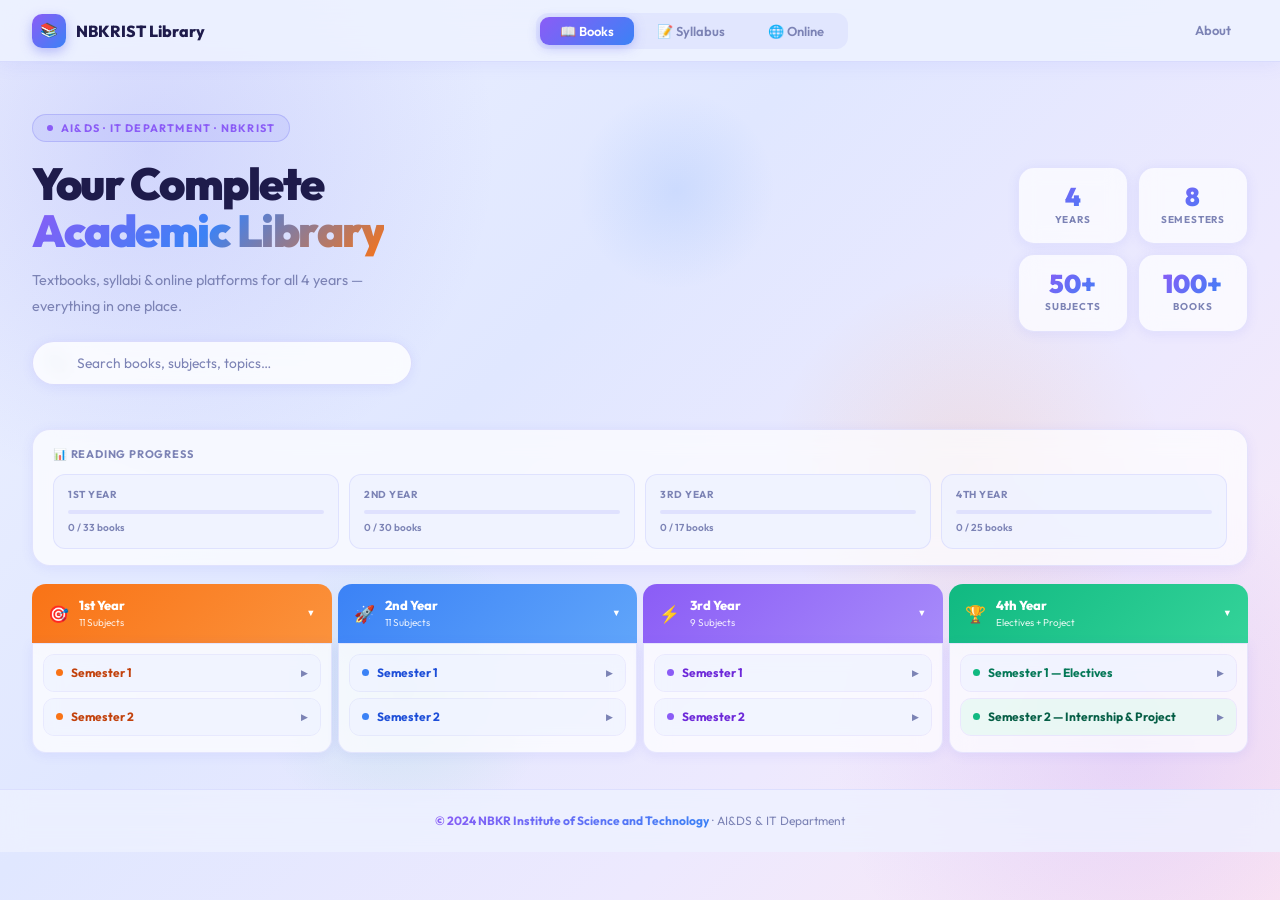
==== commit deaba39f: "professional_ui_animated_bg_4thyr_fixed" ====
--- a/index.html
+++ b/index.html
@@ -8,9 +8,19 @@
 </head>
 <body>
 
+<!-- ANIMATED BACKGROUND -->
+<div class="bg-canvas">
+  <div class="bg-orb bg-orb-1"></div>
+  <div class="bg-orb bg-orb-2"></div>
+  <div class="bg-orb bg-orb-3"></div>
+  <div id="particles"></div>
+</div>
+
 <!-- NAV -->
 <nav>
-  <a class="logo" href="index.html"><div class="logo-box">📚</div>NBKRIST Library</a>
+  <a class="logo" href="index.html">
+    <div class="logo-box">📚</div>NBKRIST Library
+  </a>
   <div class="nav-pills">
     <button class="np on" onclick="switchTab('books',this)">📖 Books</button>
     <button class="np" onclick="switchTab('syllabus',this)">📝 Syllabus</button>
@@ -22,13 +32,13 @@
 <!-- HERO -->
 <div class="hero">
   <div class="hero-left">
-    <div class="chip"><span class="chip-dot"></span>AI&DS · IT · NBKRIST</div>
-    <h1>Your Academic<br><em>Resource Hub</em></h1>
-    <p>All textbooks, syllabi &amp; online platforms for all 4 years — in one place.</p>
+    <div class="chip"><span class="chip-dot"></span>AI&DS · IT Department · NBKRIST</div>
+    <h1>Your Complete<br><em>Academic Library</em></h1>
+    <p>Textbooks, syllabi &amp; online platforms for all 4 years — everything in one place.</p>
     <div class="search-box">
       <span class="si">🔍</span>
-      <input id="si" type="text" placeholder="Search books, subjects…" oninput="doSearch(this.value)" autocomplete="off">
-      <button class="sc" id="sc" onclick="clearSearch()">✕</button>
+      <input id="si" type="text" placeholder="Search books, subjects, topics…" oninput="doSearch(this.value)" autocomplete="off">
+      <button class="sc" id="sc" onclick="clearSearch()">✕ Clear</button>
     </div>
   </div>
   <div class="hero-right">
@@ -49,13 +59,15 @@
 <!-- SEARCH RESULTS -->
 <div class="sr" id="sr"><h5 id="src"></h5><div id="srl"></div></div>
 
-<!-- ════════ BOOKS TAB ════════ -->
+<!-- ══════════════════════════════════════
+     BOOKS TAB
+══════════════════════════════════════ -->
 <div id="tab-books" class="tab-panel active">
 
 <!-- PROGRESS -->
 <div class="prog-wrap" id="pw">
   <div class="prog-card">
-    <div class="prog-head">📊 Reading Progress — click any bar to open that year</div>
+    <div class="prog-head">📊 Reading Progress</div>
     <div class="prog-grid">
       <div class="pi" onclick="openYear(1)"><div class="pi-lbl">1st Year</div><div class="pi-bar"><div class="pi-fill" id="pf1"></div></div><div class="pi-txt" id="pt1">0 books</div></div>
       <div class="pi" onclick="openYear(2)"><div class="pi-lbl">2nd Year</div><div class="pi-bar"><div class="pi-fill" id="pf2"></div></div><div class="pi-txt" id="pt2">0 books</div></div>
@@ -65,406 +77,304 @@
   </div>
 </div>
 
-<!-- YEAR HEADER LABELS -->
+<!-- YEAR HEADERS -->
 <div class="year-labels">
   <div class="yl yl-1" id="yl1" onclick="toggleYear(1)"><span class="yl-icon">🎯</span><div class="yl-info"><div class="yl-name">1st Year</div><div class="yl-sub">11 Subjects</div></div><span class="yl-arr">▼</span></div>
   <div class="yl yl-2" id="yl2" onclick="toggleYear(2)"><span class="yl-icon">🚀</span><div class="yl-info"><div class="yl-name">2nd Year</div><div class="yl-sub">11 Subjects</div></div><span class="yl-arr">▼</span></div>
   <div class="yl yl-3" id="yl3" onclick="toggleYear(3)"><span class="yl-icon">⚡</span><div class="yl-info"><div class="yl-name">3rd Year</div><div class="yl-sub">9 Subjects</div></div><span class="yl-arr">▼</span></div>
-  <div class="yl yl-4" id="yl4" onclick="toggleYear(4)"><span class="yl-icon">🏆</span><div class="yl-info"><div class="yl-name">4th Year</div><div class="yl-sub">Electives</div></div><span class="yl-arr">▼</span></div>
+  <div class="yl yl-4" id="yl4" onclick="toggleYear(4)"><span class="yl-icon">🏆</span><div class="yl-info"><div class="yl-name">4th Year</div><div class="yl-sub">Electives + Project</div></div><span class="yl-arr">▼</span></div>
 </div>
 
 <!-- YEAR COLUMNS -->
 <div class="year-cols">
 
-<!-- ─── COL 1 : 1ST YEAR ─── -->
-<div class="yp hidden" id="yp1" data-col="1">
+<!-- ───────────── COL 1 — 1ST YEAR ───────────── -->
+<div class="yp" id="yp1" data-col="1">
 <div class="yp-inner">
 
-  <!-- SEM 1 -->
   <div class="sem" id="y1s1">
     <div class="sem-h" onclick="toggleSem('y1s1')"><div class="sem-dot"></div><div class="sem-name">Semester 1</div><div class="sem-arr">▶</div></div>
     <div class="sem-body">
-
-      <div class="subj" id="y1-bee">
-        <div class="subj-h" onclick="toggleSubj('y1-bee')"><div class="subj-dot"></div><div class="subj-name">Basic Electrical &amp; Electronics Engg.</div><div class="subj-arr">▶</div></div>
-        <div class="subj-body">
-          <a class="bl" href="https://www.geeksforgeeks.org/basic-electrical-and-electronics-engineering/" target="_blank" data-y="1"><span class="bi">🌐</span>GeeksforGeeks – BEE Notes</a>
-          <a class="bl" href="https://nptel.ac.in/courses/108105053" target="_blank" data-y="1"><span class="bi">🎓</span>NPTEL – Basic Electrical Engg.</a>
-          <a class="bl" href="https://www.youtube.com/playlist?list=PL9ooVrP1hQOGyFc60sExNX1qBWJyV5IMb" target="_blank" data-y="1"><span class="bi">▶️</span>YouTube – BEE Lectures</a>
+      <div class="subj" id="y1-bee"><div class="subj-h" onclick="toggleSubj('y1-bee')"><div class="subj-dot"></div><div class="subj-name">Basic Electrical &amp; Electronics Engg.</div><div class="subj-arr">▶</div></div><div class="subj-body">
+        <a class="bl" href="https://www.geeksforgeeks.org/basic-electrical-and-electronics-engineering/" target="_blank" data-y="1"><span class="bi">🌐</span>GeeksforGeeks – BEE Notes</a>
+        <a class="bl" href="https://nptel.ac.in/courses/108105053" target="_blank" data-y="1"><span class="bi">🎓</span>NPTEL – Basic Electrical Engg.</a>
+        <a class="bl" href="https://www.youtube.com/playlist?list=PL9ooVrP1hQOGyFc60sExNX1qBWJyV5IMb" target="_blank" data-y="1"><span class="bi">▶️</span>YouTube – BEE Lectures</a>
+      </div></div>
+      <div class="subj" id="y1-ep"><div class="subj-h" onclick="toggleSubj('y1-ep')"><div class="subj-dot"></div><div class="subj-name">Engineering Physics</div><div class="subj-arr">▶</div></div><div class="subj-body">
+        <a class="bl" href="ep/2-physics-5-199.pdf" target="_blank" data-y="1"><span class="bi">📄</span>Notes Material – 1</a>
+        <a class="bl" href="ep/ENGINEERING-PHYSICS-min-3-117.pdf" target="_blank" data-y="1"><span class="bi">📄</span>Notes Material – 2</a>
+        <a class="bl" href="ep/FULLBOOKPHYSICS.pdf" target="_blank" data-y="1"><span class="bi">📄</span>Full Textbook</a>
+      </div></div>
+      <div class="subj" id="y1-eg"><div class="subj-h" onclick="toggleSubj('y1-eg')"><div class="subj-dot"></div><div class="subj-name">Engineering Graphics</div><div class="subj-arr">▶</div></div><div class="subj-body">
+        <a class="bl" href="eg/ENGINEERING DRAWING BY N.D BHATT-4-738.pdf" target="_blank" data-y="1"><span class="bi">📄</span>Engineering Drawing – N.D. Bhatt</a>
+      </div></div>
+      <div class="subj" id="y1-ip"><div class="subj-h" onclick="toggleSubj('y1-ip')"><div class="subj-dot"></div><div class="subj-name">Introduction to Programming (C)</div><div class="subj-arr">▶</div></div><div class="subj-body">
+        <a class="bl" href="ip/[Kernighan-Ritchie]The_C_Programming_Language.pdf" target="_blank" data-y="1"><span class="bi">📄</span>C Programming Language – K&amp;R</a>
+        <a class="bl" href="ip/C_Programming.pdf" target="_blank" data-y="1"><span class="bi">📄</span>C Programming</a>
+        <a class="bl" href="ip/SCHAUMS_OUTLINE_OF_THEORY_AND_PROBLEMS_O.pdf" target="_blank" data-y="1"><span class="bi">📄</span>Schaum's Outline</a>
+        <a class="bl" href="ip/The.C.Programming.Language.2Nd.Ed Prentice.Hall.Brian.W.Kernighan.and.Dennis.M.Ritchie..pdf" target="_blank" data-y="1"><span class="bi">📄</span>C Programming – 2nd Ed.</a>
+      </div></div>
+      <div class="subj" id="y1-m1"><div class="subj-h" onclick="toggleSubj('y1-m1')"><div class="subj-dot"></div><div class="subj-name">Linear Algebra &amp; Calculus</div><div class="subj-arr">▶</div></div><div class="subj-body">
+        <a class="bl" href="m1/23_12_2022_539602025-3-213.pdf" target="_blank" data-y="1"><span class="bi">📄</span>Notes Material</a>
+        <a class="bl" href="m1/Maths-Advanced Modern Engineering Mathematics 5th Ed.pdf" target="_blank" data-y="1"><span class="bi">📄</span>Advanced Modern Engg. Maths</a>
+        <a class="bl" href="m1/Thomas_Calculus.pdf" target="_blank" data-y="1"><span class="bi">📄</span>Thomas Calculus</a>
+        <a class="bl" href="m-2/Gilbert_Strang_Linear_Algebra_and_Its_Applicatio_230928_225121.pdf" target="_blank" data-y="1"><span class="bi">📄</span>Gilbert Strang – Linear Algebra</a>
+        <a class="bl" href="m-2/Nicholson-OpenLAWA-2018A.pdf" target="_blank" data-y="1"><span class="bi">📄</span>Nicholson – Open Linear Algebra</a>
+      </div></div>
+      <div class="subj" id="y1-it"><div class="subj-h" onclick="toggleSubj('y1-it')"><div class="subj-dot"></div><div class="subj-name">IT Workshop</div><div class="subj-arr">▶</div></div><div class="subj-body">
+        <a class="bl" href="it/1BCOM6CA-Introduction-to-computers-&-Information-Technology-ENG.pdf" target="_blank" data-y="1"><span class="bi">📄</span>Intro to Computers &amp; IT</a>
+        <a class="bl" href="it/95.pdf" target="_blank" data-y="1"><span class="bi">📄</span>Introduction to IT</a>
+        <a class="bl" href="it/Cisco.Press.IT.Essentials.PC.Hardware.and.Software.Labs.and.Study.Guide.3rd.Ed.pdf" target="_blank" data-y="1"><span class="bi">📄</span>Cisco IT Essentials</a>
+      </div></div>
+    </div>
+  </div>
+
+  <div class="sem" id="y1s2">
+    <div class="sem-h" onclick="toggleSem('y1s2')"><div class="sem-dot"></div><div class="sem-name">Semester 2</div><div class="sem-arr">▶</div></div>
+    <div class="sem-body">
+      <div class="subj" id="y1-chem"><div class="subj-h" onclick="toggleSubj('y1-chem')"><div class="subj-dot"></div><div class="subj-name">Chemistry</div><div class="subj-arr">▶</div></div><div class="subj-body">
+        <a class="bl" href="chem/1621583343 (1).pdf" target="_blank" data-y="1"><span class="bi">📄</span>Atkins Physical Chemistry</a>
+        <a class="bl" href="chem/Engg.Chemistry-4-111.pdf" target="_blank" data-y="1"><span class="bi">📄</span>Engineering Chemistry</a>
+        <a class="bl" href="chem/Engineering Chemistry Jain n Jain.pdf" target="_blank" data-y="1"><span class="bi">📄</span>Engg. Chemistry – Jain &amp; Jain</a>
+      </div></div>
+      <div class="subj" id="y1-bc"><div class="subj-h" onclick="toggleSubj('y1-bc')"><div class="subj-dot"></div><div class="subj-name">Basic Civil Engineering</div><div class="subj-arr">▶</div></div><div class="subj-body">
+        <a class="bl" href="bc/101986842-basic-civil-engineering-s-s-bhavikatti.pdf" target="_blank" data-y="1"><span class="bi">📄</span>Basic Civil Engg. – Bhavikatti</a>
+        <a class="bl" href="bc/BASIC_CIVIL_AND_MECHANICAL_ENGINEERING-3-250.pdf" target="_blank" data-y="1"><span class="bi">📄</span>Basic Civil &amp; Mechanical Engg.</a>
+        <a class="bl" href="bc/de4479d1234da19a11935c023d338121-3-174.pdf" target="_blank" data-y="1"><span class="bi">📄</span>Civil &amp; Mechanical Engg. – 2</a>
+      </div></div>
+      <div class="subj" id="y1-bm"><div class="subj-h" onclick="toggleSubj('y1-bm')"><div class="subj-dot"></div><div class="subj-name">Basic Mechanical Engineering</div><div class="subj-arr">▶</div></div><div class="subj-body">
+        <a class="bl" href="bm/425803401-IC-Engines-by-V-Ganeshan-PDFDrive-com-pdf.pdf" target="_blank" data-y="1"><span class="bi">📄</span>IC Engines – V. Ganeshan</a>
+        <a class="bl" href="bm/An Introduction to Mechanical Engineering.pdf" target="_blank" data-y="1"><span class="bi">📄</span>Intro to Mechanical Engg.</a>
+        <a class="bl" href="bm/pdfcoffee.com_theory-of-machines-by-s-s-rattan-pdf-free-bead69a6.pdf" target="_blank" data-y="1"><span class="bi">📄</span>Theory of Machines – Rattan</a>
+      </div></div>
+      <div class="subj" id="y1-ce"><div class="subj-h" onclick="toggleSubj('y1-ce')"><div class="subj-dot"></div><div class="subj-name">Communicative English</div><div class="subj-arr">▶</div></div><div class="subj-body">
+        <a class="bl" href="ce/Communicative-English-min.pdf" target="_blank" data-y="1"><span class="bi">📄</span>Communicative English Textbook</a>
+      </div></div>
+      <div class="subj" id="y1-ds"><div class="subj-h" onclick="toggleSubj('y1-ds')"><div class="subj-dot"></div><div class="subj-name">Data Structures</div><div class="subj-arr">▶</div></div><div class="subj-body">
+        <a class="bl" href="ds/Data Structures and Algorithm Analysis in C by Mark Allen Weiss.pdf" target="_blank" data-y="1"><span class="bi">📄</span>Data Structures – Mark Allen Weiss</a>
+        <a class="bl" href="ds/Fundamentals-of-Data-Structures-in-C-Ellis-Horowitz-Sartaj-Sahni-etc.-.pdf" target="_blank" data-y="1"><span class="bi">📄</span>Fundamentals of Data Structures</a>
+      </div></div>
+      <div class="subj" id="y1-m2"><div class="subj-h" onclick="toggleSubj('y1-m2')"><div class="subj-dot"></div><div class="subj-name">Diff. Equations &amp; Vector Calculus</div><div class="subj-arr">▶</div></div><div class="subj-body">
+        <a class="bl" href="m1/23_12_2022_539602025-3-213.pdf" target="_blank" data-y="1"><span class="bi">📄</span>Notes Material</a>
+        <a class="bl" href="m1/Thomas_Calculus.pdf" target="_blank" data-y="1"><span class="bi">📄</span>Thomas Calculus</a>
+      </div></div>
+    </div>
+  </div>
+
+</div>
+</div>
+
+<!-- ───────────── COL 2 — 2ND YEAR ───────────── -->
+<div class="yp" id="yp2" data-col="2">
+<div class="yp-inner">
+
+  <div class="sem" id="y2s1">
+    <div class="sem-h" onclick="toggleSem('y2s1')"><div class="sem-dot"></div><div class="sem-name">Semester 1</div><div class="sem-arr">▶</div></div>
+    <div class="sem-body">
+      <div class="subj" id="y2-java"><div class="subj-h" onclick="toggleSubj('y2-java')"><div class="subj-dot"></div><div class="subj-name">Java Programming</div><div class="subj-arr">▶</div></div><div class="subj-body">
+        <a class="bl" href="java/j-1.pdf" target="_blank" data-y="2"><span class="bi">📄</span>Intro to Java – 1</a>
+        <a class="bl" href="java/j-3.pdf" target="_blank" data-y="2"><span class="bi">📄</span>Java 9 For Programmers</a>
+        <a class="bl" href="java/j-4.pdf" target="_blank" data-y="2"><span class="bi">📄</span>Intro to Java – 8th Ed.</a>
+        <a class="bl" href="java/j-5.pdf" target="_blank" data-y="2"><span class="bi">📄</span>Intro to Java – 10th Ed.</a>
+      </div></div>
+      <div class="subj" id="y2-es"><div class="subj-h" onclick="toggleSubj('y2-es')"><div class="subj-dot"></div><div class="subj-name">Environmental Science</div><div class="subj-arr">▶</div></div><div class="subj-body">
+        <a class="bl" href="es/22080_270724125248_Anindita Basak - Environmental Studies-Pearson Education (2015).pdf" target="_blank" data-y="2"><span class="bi">📄</span>Environmental Studies – Pearson</a>
+        <a class="bl" href="es/env.pdf" target="_blank" data-y="2"><span class="bi">📄</span>Environmental Studies – 2</a>
+      </div></div>
+      <div class="subj" id="y2-dbms"><div class="subj-h" onclick="toggleSubj('y2-dbms')"><div class="subj-dot"></div><div class="subj-name">Database Management Systems</div><div class="subj-arr">▶</div></div><div class="subj-body">
+        <a class="bl" href="dbms/Fundamentals_of_Database_Systems_6th_Edition-1.pdf" target="_blank" data-y="2"><span class="bi">📄</span>Fundamentals of DBMS – 6th Ed.</a>
+        <a class="bl" href="dbms/s_feuerstein_oracle-pl_sql-programming_6th-edition_2014.pdf" target="_blank" data-y="2"><span class="bi">📄</span>Oracle PL/SQL Programming</a>
+      </div></div>
+      <div class="subj" id="y2-dmgt"><div class="subj-h" onclick="toggleSubj('y2-dmgt')"><div class="subj-dot"></div><div class="subj-name">Discrete Math &amp; Graph Theory</div><div class="subj-arr">▶</div></div><div class="subj-body">
+        <a class="bl" href="dmgt/Discrete Mathematics and Its Applications, 7 edition - Rosen.pdf" target="_blank" data-y="2"><span class="bi">📄</span>Discrete Mathematics – Rosen</a>
+        <a class="bl" href="dmgt/Maths-Discrete Mathematics & its Applications 8th Ed.pdf" target="_blank" data-y="2"><span class="bi">📄</span>Discrete Mathematics – 8th Ed.</a>
+      </div></div>
+      <div class="subj" id="y2-adsa"><div class="subj-h" onclick="toggleSubj('y2-adsa')"><div class="subj-dot"></div><div class="subj-name">Advanced DSA</div><div class="subj-arr">▶</div></div><div class="subj-body">
+        <a class="bl" href="adsa/fundamentals-of-computer-algorithms-by-ellis-horowitz-1984.pdf" target="_blank" data-y="2"><span class="bi">📄</span>Computer Algorithms – Horowitz</a>
+        <a class="bl" href="adsa/horowitz-and-sahani-fundamentals-of-computer-algorithms-2nd-edition.pdf" target="_blank" data-y="2"><span class="bi">📄</span>Computer Algorithms – 2nd Ed.</a>
+      </div></div>
+      <div class="subj" id="y2-uhv"><div class="subj-h" onclick="toggleSubj('y2-uhv')"><div class="subj-dot"></div><div class="subj-name">UHV &amp; Ethical Conduct</div><div class="subj-arr">▶</div></div><div class="subj-body">
+        <a class="bl" href="uhv/uhv-1.pdf" target="_blank" data-y="2"><span class="bi">📄</span>UHV Textbook</a>
+      </div></div>
+    </div>
+  </div>
+
+  <div class="sem" id="y2s2">
+    <div class="sem-h" onclick="toggleSem('y2s2')"><div class="sem-dot"></div><div class="sem-name">Semester 2</div><div class="sem-arr">▶</div></div>
+    <div class="sem-body">
+      <div class="subj" id="y2-smds"><div class="subj-h" onclick="toggleSubj('y2-smds')"><div class="subj-dot"></div><div class="subj-name">Statistical Methods for DS</div><div class="subj-arr">▶</div></div><div class="subj-body">
+        <a class="bl" href="smds/Miller & Freund's Probability and Statistics for Engineers.pdf" target="_blank" data-y="2"><span class="bi">📄</span>Miller &amp; Freund's Probability</a>
+        <a class="bl" href="smds/Statistical inference for data science.pdf" target="_blank" data-y="2"><span class="bi">📄</span>Statistical Inference for DS</a>
+      </div></div>
+      <div class="subj" id="y2-dlco"><div class="subj-h" onclick="toggleSubj('y2-dlco')"><div class="subj-dot"></div><div class="subj-name">Digital Logic &amp; Computer Org.</div><div class="subj-arr">▶</div></div><div class="subj-body">
+        <a class="bl" href="dlco/Azal2020-01-22-12-16-48-75016.pdf" target="_blank" data-y="2"><span class="bi">📄</span>Digital Logic Textbook</a>
+        <a class="bl" href="dlco/computer-systems-Architecture.pdf" target="_blank" data-y="2"><span class="bi">📄</span>Computer Systems Architecture</a>
+        <a class="bl" href="dlco/Digital Design With an Introduction to the Verilog HDL, VHDL and Systemverilog 6th Ed.pdf" target="_blank" data-y="2"><span class="bi">📄</span>Digital Design – Verilog 6th Ed.</a>
+      </div></div>
+      <div class="subj" id="y2-be"><div class="subj-h" onclick="toggleSubj('y2-be')"><div class="subj-dot"></div><div class="subj-name">Business Environment</div><div class="subj-arr">▶</div></div><div class="subj-body">
+        <a class="bl" href="be/Business Environment FInal ISBN_724.pdf" target="_blank" data-y="2"><span class="bi">📄</span>Business Environment – 1</a>
+        <a class="bl" href="be/DCOM105_DCOM402_DMGT105_DMGT401_BUSINESS_ENVIRONMENT.pdf" target="_blank" data-y="2"><span class="bi">📄</span>Business Environment – 2</a>
+        <a class="bl" href="be/IIMM_BE_Book.pdf" target="_blank" data-y="2"><span class="bi">📄</span>Business Environment – IIMM</a>
+      </div></div>
+      <div class="subj" id="y2-ai"><div class="subj-h" onclick="toggleSubj('y2-ai')"><div class="subj-dot"></div><div class="subj-name">Artificial Intelligence</div><div class="subj-arr">▶</div></div><div class="subj-body">
+        <a class="bl" href="ai/artificial intelligence structures and strategies for  complex problem solving.pdf" target="_blank" data-y="2"><span class="bi">📄</span>AI – Structures &amp; Strategies</a>
+        <a class="bl" href="ai/Artificial_Intelligence.pdf" target="_blank" data-y="2"><span class="bi">📄</span>Artificial Intelligence</a>
+        <a class="bl" href="ai/Kevin Knight, Elaine Rich, B. Nair - Artificial Intelligence (2010, Tata McGraw-Hill Education Pvt. Ltd.) - libgen.lc.pdf" target="_blank" data-y="2"><span class="bi">📄</span>AI – Kevin Knight &amp; Rich</a>
+        <a class="bl" href="ai/preview-9781292153971_A27091185.pdf" target="_blank" data-y="2"><span class="bi">📄</span>AI: A Modern Approach</a>
+      </div></div>
+      <div class="subj" id="y2-fs"><div class="subj-h" onclick="toggleSubj('y2-fs')"><div class="subj-dot"></div><div class="subj-name">Full Stack Development</div><div class="subj-arr">▶</div></div><div class="subj-body">
+        <a class="bl" href="fs/Azal2020-01-22-01-38-51-40850.pdf" target="_blank" data-y="2"><span class="bi">📄</span>Internet &amp; WWW How to Program</a>
+        <a class="bl" href="fs/deitel-internet-world-wide-web-how-to-program-2e-2001.pdf" target="_blank" data-y="2"><span class="bi">📄</span>Deitel – Internet &amp; WWW</a>
+        <a class="bl" href="fs/Learning_PHP_A_Gentle_Introduction_to_the_Web_39_s_Most_Popular_Language.pdf" target="_blank" data-y="2"><span class="bi">📄</span>Learning PHP</a>
+      </div></div>
+      <div class="subj" id="y2-ids"><div class="subj-h" onclick="toggleSubj('y2-ids')"><div class="subj-dot"></div><div class="subj-name">Introduction to Data Science</div><div class="subj-arr">▶</div></div><div class="subj-body">
+        <a class="bl" href="ids/ids-1.pdf" target="_blank" data-y="2"><span class="bi">📄</span>Intro to Data Science – 1</a>
+        <a class="bl" href="ids/ids-2.pdf" target="_blank" data-y="2"><span class="bi">📄</span>Data Science from Scratch</a>
+      </div></div>
+    </div>
+  </div>
+
+</div>
+</div>
+
+<!-- ───────────── COL 3 — 3RD YEAR ───────────── -->
+<div class="yp" id="yp3" data-col="3">
+<div class="yp-inner">
+
+  <div class="sem" id="y3s1">
+    <div class="sem-h" onclick="toggleSem('y3s1')"><div class="sem-dot"></div><div class="sem-name">Semester 1</div><div class="sem-arr">▶</div></div>
+    <div class="sem-body">
+      <div class="subj" id="y3-cn"><div class="subj-h" onclick="toggleSubj('y3-cn')"><div class="subj-dot"></div><div class="subj-name">Computer Networking</div><div class="subj-arr">▶</div></div><div class="subj-body">
+        <a class="bl" href="cn/Computer Networking_ A Top-Down Approach 6th Edition.pdf" target="_blank" data-y="3"><span class="bi">📄</span>Computer Networking – Top-Down</a>
+      </div></div>
+      <div class="subj" id="y3-genai"><div class="subj-h" onclick="toggleSubj('y3-genai')"><div class="subj-dot"></div><div class="subj-name">Generative AI</div><div class="subj-arr">▶</div></div><div class="subj-body">
+        <a class="bl" href="generativeai/generative-ai-harvard.pdf" target="_blank" data-y="3"><span class="bi">📄</span>Generative AI – Harvard</a>
+        <a class="bl" href="generativeai/Generative-AI.pdf" target="_blank" data-y="3"><span class="bi">📄</span>Generative AI – 2</a>
+      </div></div>
+      <div class="subj" id="y3-co"><div class="subj-h" onclick="toggleSubj('y3-co')"><div class="subj-dot"></div><div class="subj-name">Computer Organization</div><div class="subj-arr">▶</div></div><div class="subj-body">
+        <a class="bl" href="co/Computer_Organization_5th_Edition.pdf" target="_blank" data-y="3"><span class="bi">📄</span>Computer Organization – 5th Ed.</a>
+        <a class="bl" href="co/Computer-Organization-Architecture-Book-3.pdf" target="_blank" data-y="3"><span class="bi">📄</span>Computer Org. &amp; Architecture</a>
+      </div></div>
+      <div class="subj" id="y3-se"><div class="subj-h" onclick="toggleSubj('y3-se')"><div class="subj-dot"></div><div class="subj-name">Software Engineering</div><div class="subj-arr">▶</div></div><div class="subj-body">
+        <a class="bl" href="se/16_EBOOK-7th_ed_software_engineering_a_practitioners_approach_by_roger_s._pressman_.pdf" target="_blank" data-y="3"><span class="bi">📄</span>Software Engineering – Pressman</a>
+      </div></div>
+    </div>
+  </div>
+
+  <div class="sem" id="y3s2">
+    <div class="sem-h" onclick="toggleSem('y3s2')"><div class="sem-dot"></div><div class="sem-name">Semester 2</div><div class="sem-arr">▶</div></div>
+    <div class="sem-body">
+      <div class="subj" id="y3-os"><div class="subj-h" onclick="toggleSubj('y3-os')"><div class="subj-dot"></div><div class="subj-name">Operating Systems</div><div class="subj-arr">▶</div></div><div class="subj-body">
+        <a class="bl" href="os/Abraham Silberschatz-Operating System Concepts (9th,2012_12).pdf" target="_blank" data-y="3"><span class="bi">📄</span>OS Concepts – Silberschatz</a>
+        <a class="bl" href="os/Silberschatz 9th edition.pdf" target="_blank" data-y="3"><span class="bi">📄</span>OS Concepts – 9th Ed.</a>
+      </div></div>
+      <div class="subj" id="y3-ml"><div class="subj-h" onclick="toggleSubj('y3-ml')"><div class="subj-dot"></div><div class="subj-name">Machine Learning</div><div class="subj-arr">▶</div></div><div class="subj-body">
+        <a class="bl" href="ml/Machine Learning for Absolute Beginners.pdf" target="_blank" data-y="3"><span class="bi">📄</span>ML for Absolute Beginners</a>
+        <a class="bl" href="ml/Machine Learning for Dummies.pdf" target="_blank" data-y="3"><span class="bi">📄</span>Machine Learning for Dummies</a>
+      </div></div>
+      <div class="subj" id="y3-nlp"><div class="subj-h" onclick="toggleSubj('y3-nlp')"><div class="subj-dot"></div><div class="subj-name">Natural Language Processing</div><div class="subj-arr">▶</div></div><div class="subj-body">
+        <a class="bl" href="nlp/nlp-1.pdf" target="_blank" data-y="3"><span class="bi">📄</span>NLP – 1</a>
+        <a class="bl" href="nlp/NLTK.pdf" target="_blank" data-y="3"><span class="bi">📄</span>NLTK Book</a>
+      </div></div>
+      <div class="subj" id="y3-dl"><div class="subj-h" onclick="toggleSubj('y3-dl')"><div class="subj-dot"></div><div class="subj-name">Deep Learning</div><div class="subj-arr">▶</div></div><div class="subj-body">
+        <a class="bl" href="dl/Deep Learning by Ian Goodfellow.pdf" target="_blank" data-y="3"><span class="bi">📄</span>Deep Learning – Ian Goodfellow</a>
+        <a class="bl" href="dl/deeplearningwithpython.pdf" target="_blank" data-y="3"><span class="bi">📄</span>Deep Learning with Python</a>
+      </div></div>
+      <div class="subj" id="y3-dv"><div class="subj-h" onclick="toggleSubj('y3-dv')"><div class="subj-dot"></div><div class="subj-name">Data Visualization</div><div class="subj-arr">▶</div></div><div class="subj-body">
+        <a class="bl" href="datavis/Handbook_of_Data_Visualization.pdf" target="_blank" data-y="3"><span class="bi">📄</span>Handbook of Data Visualization</a>
+        <a class="bl" href="datavis/sosulski-kristen-data-visualization-made-simple_-insights-into-becoming-visual-2019-routledge.pdf" target="_blank" data-y="3"><span class="bi">📄</span>Data Visualization Made Simple</a>
+        <a class="bl" href="datavis/The-Data-Visualization-workshop.pdf" target="_blank" data-y="3"><span class="bi">📄</span>The Data Visualization Workshop</a>
+      </div></div>
+    </div>
+  </div>
+
+</div>
+</div>
+
+<!-- ───────────── COL 4 — 4TH YEAR ───────────── -->
+<div class="yp" id="yp4" data-col="4">
+<div class="yp-inner">
+
+  <!-- SEMESTER 1 — all elective subjects -->
+  <div class="sem" id="y4s1">
+    <div class="sem-h" onclick="toggleSem('y4s1')"><div class="sem-dot"></div><div class="sem-name">Semester 1 — Electives</div><div class="sem-arr">▶</div></div>
+    <div class="sem-body">
+
+      <div class="flat" id="y4-bd">
+        <div class="flat-h" onclick="toggleFlat('y4-bd')"><div class="flat-dot"></div><div class="flat-name">Big Data Analytics</div><div class="flat-arr">▶</div></div>
+        <div class="flat-body">
+          <a class="bl" href="bd/Big Data Analytics by RaJ Kamal, Preethi Saxena,TMH.pdf" target="_blank" data-y="4"><span class="bi">📄</span>Big Data Analytics – Raj Kamal</a>
+          <a class="bl" href="bd/Data Science _ Big Data Analytics ( PDFDrive ).pdf" target="_blank" data-y="4"><span class="bi">📄</span>Data Science &amp; Big Data</a>
+          <a class="bl" href="bd/IntroductiontoBigDataAnalytics.pdf" target="_blank" data-y="4"><span class="bi">📄</span>Intro to Big Data Analytics</a>
         </div>
       </div>
 
-      <div class="subj" id="y1-ep">
-        <div class="subj-h" onclick="toggleSubj('y1-ep')"><div class="subj-dot"></div><div class="subj-name">Engineering Physics</div><div class="subj-arr">▶</div></div>
-        <div class="subj-body">
-          <a class="bl" href="ep/2-physics-5-199.pdf" target="_blank" data-y="1"><span class="bi">📄</span>Notes Material – 1</a>
-          <a class="bl" href="ep/ENGINEERING-PHYSICS-min-3-117.pdf" target="_blank" data-y="1"><span class="bi">📄</span>Notes Material – 2</a>
-          <a class="bl" href="ep/FULLBOOKPHYSICS.pdf" target="_blank" data-y="1"><span class="bi">📄</span>Full Textbook</a>
+      <div class="flat" id="y4-bc">
+        <div class="flat-h" onclick="toggleFlat('y4-bc')"><div class="flat-dot"></div><div class="flat-name">Blockchain Technology</div><div class="flat-arr">▶</div></div>
+        <div class="flat-body">
+          <a class="bl" href="blockchain/BlockchainTextBook.pdf" target="_blank" data-y="4"><span class="bi">📄</span>Blockchain Textbook</a>
+          <a class="bl" href="blockchain/Mastering_Blockchain_2nd_Edition.pdf" target="_blank" data-y="4"><span class="bi">📄</span>Mastering Blockchain – 2nd Ed.</a>
+          <a class="bl" href="blockchain/River-Blockchain.pdf" target="_blank" data-y="4"><span class="bi">📄</span>River Blockchain</a>
         </div>
       </div>
 
-      <div class="subj" id="y1-eg">
-        <div class="subj-h" onclick="toggleSubj('y1-eg')"><div class="subj-dot"></div><div class="subj-name">Engineering Graphics</div><div class="subj-arr">▶</div></div>
-        <div class="subj-body">
-          <a class="bl" href="eg/ENGINEERING DRAWING BY N.D BHATT-4-738.pdf" target="_blank" data-y="1"><span class="bi">📄</span>Engineering Drawing – N.D. Bhatt</a>
+      <div class="flat" id="y4-hrm">
+        <div class="flat-h" onclick="toggleFlat('y4-hrm')"><div class="flat-dot"></div><div class="flat-name">Human Resource Management</div><div class="flat-arr">▶</div></div>
+        <div class="flat-body">
+          <a class="bl" href="HRM/Human_Resource_Management_32088.pdf" target="_blank" data-y="4"><span class="bi">📄</span>Human Resource Management</a>
+          <a class="bl" href="HRM/Human-Resource-Management-by-Pravin-Durai.pdf" target="_blank" data-y="4"><span class="bi">📄</span>HRM – Pravin Durai</a>
+          <a class="bl" href="HRM/Symbiosis_HumanResourceManagement.pdf" target="_blank" data-y="4"><span class="bi">📄</span>Symbiosis HRM</a>
         </div>
       </div>
 
-      <div class="subj" id="y1-ip">
-        <div class="subj-h" onclick="toggleSubj('y1-ip')"><div class="subj-dot"></div><div class="subj-name">Introduction to Programming (C)</div><div class="subj-arr">▶</div></div>
-        <div class="subj-body">
-          <a class="bl" href="ip/[Kernighan-Ritchie]The_C_Programming_Language.pdf" target="_blank" data-y="1"><span class="bi">📄</span>C Programming Language – K&amp;R</a>
-          <a class="bl" href="ip/C_Programming.pdf" target="_blank" data-y="1"><span class="bi">📄</span>C Programming</a>
-          <a class="bl" href="ip/SCHAUMS_OUTLINE_OF_THEORY_AND_PROBLEMS_O.pdf" target="_blank" data-y="1"><span class="bi">📄</span>Schaum's Outline</a>
-          <a class="bl" href="ip/The.C.Programming.Language.2Nd.Ed Prentice.Hall.Brian.W.Kernighan.and.Dennis.M.Ritchie..pdf" target="_blank" data-y="1"><span class="bi">📄</span>C Programming – 2nd Ed.</a>
+      <div class="flat" id="y4-rl">
+        <div class="flat-h" onclick="toggleFlat('y4-rl')"><div class="flat-dot"></div><div class="flat-name">Reinforcement Learning</div><div class="flat-arr">▶</div></div>
+        <div class="flat-body">
+          <a class="bl" href="rl/BartoSutton.pdf" target="_blank" data-y="4"><span class="bi">📄</span>Reinforcement Learning – Barto &amp; Sutton</a>
+          <a class="bl" href="rl/RLCOURSECOMPLETE.pdf" target="_blank" data-y="4"><span class="bi">📄</span>RL Course Complete</a>
+          <a class="bl" href="rl/SuttonBartoIPRLBook2ndEd.pdf" target="_blank" data-y="4"><span class="bi">📄</span>Sutton &amp; Barto RL – 2nd Ed.</a>
         </div>
       </div>
 
-      <div class="subj" id="y1-m1">
-        <div class="subj-h" onclick="toggleSubj('y1-m1')"><div class="subj-dot"></div><div class="subj-name">Linear Algebra &amp; Calculus</div><div class="subj-arr">▶</div></div>
-        <div class="subj-body">
-          <a class="bl" href="m1/23_12_2022_539602025-3-213.pdf" target="_blank" data-y="1"><span class="bi">📄</span>Notes Material</a>
-          <a class="bl" href="m1/Maths-Advanced Modern Engineering Mathematics 5th Ed.pdf" target="_blank" data-y="1"><span class="bi">📄</span>Advanced Modern Engg. Maths</a>
-          <a class="bl" href="m1/Thomas_Calculus.pdf" target="_blank" data-y="1"><span class="bi">📄</span>Thomas Calculus</a>
-          <a class="bl" href="m-2/Gilbert_Strang_Linear_Algebra_and_Its_Applicatio_230928_225121.pdf" target="_blank" data-y="1"><span class="bi">📄</span>Gilbert Strang – Linear Algebra</a>
-          <a class="bl" href="m-2/Nicholson-OpenLAWA-2018A.pdf" target="_blank" data-y="1"><span class="bi">📄</span>Nicholson – Open Linear Algebra</a>
+      <div class="flat" id="y4-pe">
+        <div class="flat-h" onclick="toggleFlat('y4-pe')"><div class="flat-dot"></div><div class="flat-name">Prompt Engineering</div><div class="flat-arr">▶</div></div>
+        <div class="flat-body">
+          <a class="bl" href="pe/book_english_version.pdf" target="_blank" data-y="4"><span class="bi">📄</span>Prompt Engineering Book</a>
+          <a class="bl" href="pe/prompt-engineering-playbook-beta-v3.pdf" target="_blank" data-y="4"><span class="bi">📄</span>Prompt Engineering Playbook</a>
+          <a class="bl" href="pe/The Art of Asking ChatGPT for High-Quality Answers--Ibrahim_John.pdf" target="_blank" data-y="4"><span class="bi">📄</span>The Art of Asking ChatGPT</a>
         </div>
       </div>
 
-      <div class="subj" id="y1-it">
-        <div class="subj-h" onclick="toggleSubj('y1-it')"><div class="subj-dot"></div><div class="subj-name">IT Workshop</div><div class="subj-arr">▶</div></div>
-        <div class="subj-body">
-          <a class="bl" href="it/1BCOM6CA-Introduction-to-computers-&-Information-Technology-ENG.pdf" target="_blank" data-y="1"><span class="bi">📄</span>Intro to Computers &amp; IT</a>
-          <a class="bl" href="it/95.pdf" target="_blank" data-y="1"><span class="bi">📄</span>Introduction to IT</a>
-          <a class="bl" href="it/Cisco.Press.IT.Essentials.PC.Hardware.and.Software.Labs.and.Study.Guide.3rd.Ed.pdf" target="_blank" data-y="1"><span class="bi">📄</span>Cisco IT Essentials</a>
+    </div>
+  </div>
+
+  <!-- SEMESTER 2 — offline internship + final year project -->
+  <div class="sem sem-special" id="y4s2">
+    <div class="sem-h" onclick="toggleSem('y4s2')"><div class="sem-dot"></div><div class="sem-name">Semester 2 — Internship &amp; Project</div><div class="sem-arr">▶</div></div>
+    <div class="sem-body">
+
+      <div class="flat" id="y4-intern">
+        <div class="flat-h" onclick="toggleFlat('y4-intern')"><div class="flat-dot"></div><div class="flat-name">🏢 Offline Internship</div><div class="flat-arr">▶</div></div>
+        <div class="flat-body">
+          <a class="bl" href="https://internshala.com" target="_blank" data-y="4"><span class="bi">🌐</span>Internshala – Find Internships</a>
+          <a class="bl" href="https://www.linkedin.com/jobs/" target="_blank" data-y="4"><span class="bi">🌐</span>LinkedIn – Job &amp; Internship Search</a>
+          <a class="bl" href="https://unstop.com" target="_blank" data-y="4"><span class="bi">🌐</span>Unstop – Competitions &amp; Internships</a>
+          <a class="bl" href="https://www.naukri.com/internship" target="_blank" data-y="4"><span class="bi">🌐</span>Naukri – Internship Listings</a>
+          <a class="bl" href="https://letsintern.com" target="_blank" data-y="4"><span class="bi">🌐</span>LetsIntern – College Internships</a>
         </div>
       </div>
 
-    </div>
-  </div>
-
-  <!-- SEM 2 -->
-  <div class="sem" id="y1s2">
-    <div class="sem-h" onclick="toggleSem('y1s2')"><div class="sem-dot"></div><div class="sem-name">Semester 2</div><div class="sem-arr">▶</div></div>
-    <div class="sem-body">
-
-      <div class="subj" id="y1-chem">
-        <div class="subj-h" onclick="toggleSubj('y1-chem')"><div class="subj-dot"></div><div class="subj-name">Chemistry</div><div class="subj-arr">▶</div></div>
-        <div class="subj-body">
-          <a class="bl" href="chem/1621583343 (1).pdf" target="_blank" data-y="1"><span class="bi">📄</span>Atkins Physical Chemistry</a>
-          <a class="bl" href="chem/Engg.Chemistry-4-111.pdf" target="_blank" data-y="1"><span class="bi">📄</span>Engineering Chemistry</a>
-          <a class="bl" href="chem/Engineering Chemistry Jain n Jain.pdf" target="_blank" data-y="1"><span class="bi">📄</span>Engg. Chemistry – Jain &amp; Jain</a>
+      <div class="flat" id="y4-project">
+        <div class="flat-h" onclick="toggleFlat('y4-project')"><div class="flat-dot"></div><div class="flat-name">🎓 Final Year Project</div><div class="flat-arr">▶</div></div>
+        <div class="flat-body">
+          <a class="bl" href="https://github.com/explore" target="_blank" data-y="4"><span class="bi">🌐</span>GitHub Explore – Project Ideas</a>
+          <a class="bl" href="https://paperswithcode.com" target="_blank" data-y="4"><span class="bi">🌐</span>Papers With Code – Research Projects</a>
+          <a class="bl" href="https://www.kaggle.com/datasets" target="_blank" data-y="4"><span class="bi">🌐</span>Kaggle – Datasets &amp; Projects</a>
+          <a class="bl" href="https://ieee.org/publications/" target="_blank" data-y="4"><span class="bi">🌐</span>IEEE – Reference Papers</a>
+          <a class="bl" href="https://scholar.google.com" target="_blank" data-y="4"><span class="bi">🌐</span>Google Scholar – Literature Review</a>
         </div>
       </div>
 
-      <div class="subj" id="y1-bc">
-        <div class="subj-h" onclick="toggleSubj('y1-bc')"><div class="subj-dot"></div><div class="subj-name">Basic Civil Engineering</div><div class="subj-arr">▶</div></div>
-        <div class="subj-body">
-          <a class="bl" href="bc/101986842-basic-civil-engineering-s-s-bhavikatti.pdf" target="_blank" data-y="1"><span class="bi">📄</span>Basic Civil Engg. – Bhavikatti</a>
-          <a class="bl" href="bc/BASIC_CIVIL_AND_MECHANICAL_ENGINEERING-3-250.pdf" target="_blank" data-y="1"><span class="bi">📄</span>Basic Civil &amp; Mechanical Engg.</a>
-          <a class="bl" href="bc/de4479d1234da19a11935c023d338121-3-174.pdf" target="_blank" data-y="1"><span class="bi">📄</span>Civil &amp; Mechanical Engg. – 2</a>
-        </div>
-      </div>
-
-      <div class="subj" id="y1-bm">
-        <div class="subj-h" onclick="toggleSubj('y1-bm')"><div class="subj-dot"></div><div class="subj-name">Basic Mechanical Engineering</div><div class="subj-arr">▶</div></div>
-        <div class="subj-body">
-          <a class="bl" href="bm/425803401-IC-Engines-by-V-Ganeshan-PDFDrive-com-pdf.pdf" target="_blank" data-y="1"><span class="bi">📄</span>IC Engines – V. Ganeshan</a>
-          <a class="bl" href="bm/An Introduction to Mechanical Engineering.pdf" target="_blank" data-y="1"><span class="bi">📄</span>Intro to Mechanical Engg.</a>
-          <a class="bl" href="bm/pdfcoffee.com_theory-of-machines-by-s-s-rattan-pdf-free-bead69a6.pdf" target="_blank" data-y="1"><span class="bi">📄</span>Theory of Machines – Rattan</a>
-        </div>
-      </div>
-
-      <div class="subj" id="y1-ce">
-        <div class="subj-h" onclick="toggleSubj('y1-ce')"><div class="subj-dot"></div><div class="subj-name">Communicative English</div><div class="subj-arr">▶</div></div>
-        <div class="subj-body">
-          <a class="bl" href="ce/Communicative-English-min.pdf" target="_blank" data-y="1"><span class="bi">📄</span>Communicative English Textbook</a>
-        </div>
-      </div>
-
-      <div class="subj" id="y1-ds">
-        <div class="subj-h" onclick="toggleSubj('y1-ds')"><div class="subj-dot"></div><div class="subj-name">Data Structures</div><div class="subj-arr">▶</div></div>
-        <div class="subj-body">
-          <a class="bl" href="ds/Data Structures and Algorithm Analysis in C by Mark Allen Weiss.pdf" target="_blank" data-y="1"><span class="bi">📄</span>Data Structures – Mark Allen Weiss</a>
-          <a class="bl" href="ds/Fundamentals-of-Data-Structures-in-C-Ellis-Horowitz-Sartaj-Sahni-etc.-.pdf" target="_blank" data-y="1"><span class="bi">📄</span>Fundamentals of Data Structures</a>
-        </div>
-      </div>
-
-      <div class="subj" id="y1-m2">
-        <div class="subj-h" onclick="toggleSubj('y1-m2')"><div class="subj-dot"></div><div class="subj-name">Diff. Equations &amp; Vector Calculus</div><div class="subj-arr">▶</div></div>
-        <div class="subj-body">
-          <a class="bl" href="m1/23_12_2022_539602025-3-213.pdf" target="_blank" data-y="1"><span class="bi">📄</span>Notes Material</a>
-          <a class="bl" href="m1/Thomas_Calculus.pdf" target="_blank" data-y="1"><span class="bi">📄</span>Thomas Calculus</a>
-        </div>
-      </div>
-
-    </div>
-  </div>
-
-</div>
-</div>
-
-<!-- ─── COL 2 : 2ND YEAR ─── -->
-<div class="yp hidden" id="yp2" data-col="2">
-<div class="yp-inner">
-
-  <div class="sem" id="y2s1">
-    <div class="sem-h" onclick="toggleSem('y2s1')"><div class="sem-dot"></div><div class="sem-name">Semester 1</div><div class="sem-arr">▶</div></div>
-    <div class="sem-body">
-
-      <div class="subj" id="y2-java">
-        <div class="subj-h" onclick="toggleSubj('y2-java')"><div class="subj-dot"></div><div class="subj-name">Java Programming</div><div class="subj-arr">▶</div></div>
-        <div class="subj-body">
-          <a class="bl" href="java/j-1.pdf" target="_blank" data-y="2"><span class="bi">📄</span>Intro to Java – 1</a>
-          <a class="bl" href="java/j-3.pdf" target="_blank" data-y="2"><span class="bi">📄</span>Java 9 For Programmers</a>
-          <a class="bl" href="java/j-4.pdf" target="_blank" data-y="2"><span class="bi">📄</span>Intro to Java – 8th Ed.</a>
-          <a class="bl" href="java/j-5.pdf" target="_blank" data-y="2"><span class="bi">📄</span>Intro to Java – 10th Ed.</a>
-        </div>
-      </div>
-
-      <div class="subj" id="y2-es">
-        <div class="subj-h" onclick="toggleSubj('y2-es')"><div class="subj-dot"></div><div class="subj-name">Environmental Science</div><div class="subj-arr">▶</div></div>
-        <div class="subj-body">
-          <a class="bl" href="es/22080_270724125248_Anindita Basak - Environmental Studies-Pearson Education (2015).pdf" target="_blank" data-y="2"><span class="bi">📄</span>Environmental Studies – Pearson</a>
-          <a class="bl" href="es/env.pdf" target="_blank" data-y="2"><span class="bi">📄</span>Environmental Studies – 2</a>
-        </div>
-      </div>
-
-      <div class="subj" id="y2-dbms">
-        <div class="subj-h" onclick="toggleSubj('y2-dbms')"><div class="subj-dot"></div><div class="subj-name">Database Management Systems</div><div class="subj-arr">▶</div></div>
-        <div class="subj-body">
-          <a class="bl" href="dbms/Fundamentals_of_Database_Systems_6th_Edition-1.pdf" target="_blank" data-y="2"><span class="bi">📄</span>Fundamentals of DBMS – 6th Ed.</a>
-          <a class="bl" href="dbms/s_feuerstein_oracle-pl_sql-programming_6th-edition_2014.pdf" target="_blank" data-y="2"><span class="bi">📄</span>Oracle PL/SQL Programming</a>
-        </div>
-      </div>
-
-      <div class="subj" id="y2-dmgt">
-        <div class="subj-h" onclick="toggleSubj('y2-dmgt')"><div class="subj-dot"></div><div class="subj-name">Discrete Math &amp; Graph Theory</div><div class="subj-arr">▶</div></div>
-        <div class="subj-body">
-          <a class="bl" href="dmgt/Discrete Mathematics and Its Applications, 7 edition - Rosen.pdf" target="_blank" data-y="2"><span class="bi">📄</span>Discrete Mathematics – Rosen</a>
-          <a class="bl" href="dmgt/Maths-Discrete Mathematics & its Applications 8th Ed.pdf" target="_blank" data-y="2"><span class="bi">📄</span>Discrete Mathematics – 8th Ed.</a>
-        </div>
-      </div>
-
-      <div class="subj" id="y2-adsa">
-        <div class="subj-h" onclick="toggleSubj('y2-adsa')"><div class="subj-dot"></div><div class="subj-name">Advanced DSA</div><div class="subj-arr">▶</div></div>
-        <div class="subj-body">
-          <a class="bl" href="adsa/fundamentals-of-computer-algorithms-by-ellis-horowitz-1984.pdf" target="_blank" data-y="2"><span class="bi">📄</span>Computer Algorithms – Horowitz</a>
-          <a class="bl" href="adsa/horowitz-and-sahani-fundamentals-of-computer-algorithms-2nd-edition.pdf" target="_blank" data-y="2"><span class="bi">📄</span>Computer Algorithms – 2nd Ed.</a>
-        </div>
-      </div>
-
-      <div class="subj" id="y2-uhv">
-        <div class="subj-h" onclick="toggleSubj('y2-uhv')"><div class="subj-dot"></div><div class="subj-name">UHV &amp; Ethical Conduct</div><div class="subj-arr">▶</div></div>
-        <div class="subj-body">
-          <a class="bl" href="uhv/uhv-1.pdf" target="_blank" data-y="2"><span class="bi">📄</span>UHV Textbook</a>
-        </div>
-      </div>
-
-    </div>
-  </div>
-
-  <div class="sem" id="y2s2">
-    <div class="sem-h" onclick="toggleSem('y2s2')"><div class="sem-dot"></div><div class="sem-name">Semester 2</div><div class="sem-arr">▶</div></div>
-    <div class="sem-body">
-
-      <div class="subj" id="y2-smds">
-        <div class="subj-h" onclick="toggleSubj('y2-smds')"><div class="subj-dot"></div><div class="subj-name">Statistical Methods for DS</div><div class="subj-arr">▶</div></div>
-        <div class="subj-body">
-          <a class="bl" href="smds/Miller & Freund's Probability and Statistics for Engineers.pdf" target="_blank" data-y="2"><span class="bi">📄</span>Miller &amp; Freund's Probability</a>
-          <a class="bl" href="smds/Statistical inference for data science.pdf" target="_blank" data-y="2"><span class="bi">📄</span>Statistical Inference for DS</a>
-        </div>
-      </div>
-
-      <div class="subj" id="y2-dlco">
-        <div class="subj-h" onclick="toggleSubj('y2-dlco')"><div class="subj-dot"></div><div class="subj-name">Digital Logic &amp; Computer Org.</div><div class="subj-arr">▶</div></div>
-        <div class="subj-body">
-          <a class="bl" href="dlco/Azal2020-01-22-12-16-48-75016.pdf" target="_blank" data-y="2"><span class="bi">📄</span>Digital Logic Textbook</a>
-          <a class="bl" href="dlco/computer-systems-Architecture.pdf" target="_blank" data-y="2"><span class="bi">📄</span>Computer Systems Architecture</a>
-          <a class="bl" href="dlco/Digital Design With an Introduction to the Verilog HDL, VHDL and Systemverilog 6th Ed.pdf" target="_blank" data-y="2"><span class="bi">📄</span>Digital Design – Verilog 6th Ed.</a>
-        </div>
-      </div>
-
-      <div class="subj" id="y2-be">
-        <div class="subj-h" onclick="toggleSubj('y2-be')"><div class="subj-dot"></div><div class="subj-name">Business Environment</div><div class="subj-arr">▶</div></div>
-        <div class="subj-body">
-          <a class="bl" href="be/Business Environment FInal ISBN_724.pdf" target="_blank" data-y="2"><span class="bi">📄</span>Business Environment – 1</a>
-          <a class="bl" href="be/DCOM105_DCOM402_DMGT105_DMGT401_BUSINESS_ENVIRONMENT.pdf" target="_blank" data-y="2"><span class="bi">📄</span>Business Environment – 2</a>
-          <a class="bl" href="be/IIMM_BE_Book.pdf" target="_blank" data-y="2"><span class="bi">📄</span>Business Environment – IIMM</a>
-        </div>
-      </div>
-
-      <div class="subj" id="y2-ai">
-        <div class="subj-h" onclick="toggleSubj('y2-ai')"><div class="subj-dot"></div><div class="subj-name">Artificial Intelligence</div><div class="subj-arr">▶</div></div>
-        <div class="subj-body">
-          <a class="bl" href="ai/artificial intelligence structures and strategies for  complex problem solving.pdf" target="_blank" data-y="2"><span class="bi">📄</span>AI – Structures &amp; Strategies</a>
-          <a class="bl" href="ai/Artificial_Intelligence.pdf" target="_blank" data-y="2"><span class="bi">📄</span>Artificial Intelligence</a>
-          <a class="bl" href="ai/Kevin Knight, Elaine Rich, B. Nair - Artificial Intelligence (2010, Tata McGraw-Hill Education Pvt. Ltd.) - libgen.lc.pdf" target="_blank" data-y="2"><span class="bi">📄</span>AI – Kevin Knight &amp; Rich</a>
-          <a class="bl" href="ai/preview-9781292153971_A27091185.pdf" target="_blank" data-y="2"><span class="bi">📄</span>AI: A Modern Approach</a>
-        </div>
-      </div>
-
-      <div class="subj" id="y2-fs">
-        <div class="subj-h" onclick="toggleSubj('y2-fs')"><div class="subj-dot"></div><div class="subj-name">Full Stack Development</div><div class="subj-arr">▶</div></div>
-        <div class="subj-body">
-          <a class="bl" href="fs/Azal2020-01-22-01-38-51-40850.pdf" target="_blank" data-y="2"><span class="bi">📄</span>Internet &amp; WWW How to Program</a>
-          <a class="bl" href="fs/deitel-internet-world-wide-web-how-to-program-2e-2001.pdf" target="_blank" data-y="2"><span class="bi">📄</span>Deitel – Internet &amp; WWW</a>
-          <a class="bl" href="fs/Learning_PHP_A_Gentle_Introduction_to_the_Web_39_s_Most_Popular_Language.pdf" target="_blank" data-y="2"><span class="bi">📄</span>Learning PHP</a>
-        </div>
-      </div>
-
-      <div class="subj" id="y2-ids">
-        <div class="subj-h" onclick="toggleSubj('y2-ids')"><div class="subj-dot"></div><div class="subj-name">Introduction to Data Science</div><div class="subj-arr">▶</div></div>
-        <div class="subj-body">
-          <a class="bl" href="ids/ids-1.pdf" target="_blank" data-y="2"><span class="bi">📄</span>Intro to Data Science – 1</a>
-          <a class="bl" href="ids/ids-2.pdf" target="_blank" data-y="2"><span class="bi">📄</span>Data Science from Scratch</a>
-        </div>
-      </div>
-
-    </div>
-  </div>
-
-</div>
-</div>
-
-<!-- ─── COL 3 : 3RD YEAR ─── -->
-<div class="yp hidden" id="yp3" data-col="3">
-<div class="yp-inner">
-
-  <div class="sem" id="y3s1">
-    <div class="sem-h" onclick="toggleSem('y3s1')"><div class="sem-dot"></div><div class="sem-name">Semester 1</div><div class="sem-arr">▶</div></div>
-    <div class="sem-body">
-
-      <div class="subj" id="y3-cn">
-        <div class="subj-h" onclick="toggleSubj('y3-cn')"><div class="subj-dot"></div><div class="subj-name">Computer Networking</div><div class="subj-arr">▶</div></div>
-        <div class="subj-body">
-          <a class="bl" href="cn/Computer Networking_ A Top-Down Approach 6th Edition.pdf" target="_blank" data-y="3"><span class="bi">📄</span>Computer Networking – Top-Down</a>
-        </div>
-      </div>
-
-      <div class="subj" id="y3-genai">
-        <div class="subj-h" onclick="toggleSubj('y3-genai')"><div class="subj-dot"></div><div class="subj-name">Generative AI</div><div class="subj-arr">▶</div></div>
-        <div class="subj-body">
-          <a class="bl" href="generativeai/generative-ai-harvard.pdf" target="_blank" data-y="3"><span class="bi">📄</span>Generative AI – Harvard</a>
-          <a class="bl" href="generativeai/Generative-AI.pdf" target="_blank" data-y="3"><span class="bi">📄</span>Generative AI – 2</a>
-        </div>
-      </div>
-
-      <div class="subj" id="y3-co">
-        <div class="subj-h" onclick="toggleSubj('y3-co')"><div class="subj-dot"></div><div class="subj-name">Computer Organization</div><div class="subj-arr">▶</div></div>
-        <div class="subj-body">
-          <a class="bl" href="co/Computer_Organization_5th_Edition.pdf" target="_blank" data-y="3"><span class="bi">📄</span>Computer Organization – 5th Ed.</a>
-          <a class="bl" href="co/Computer-Organization-Architecture-Book-3.pdf" target="_blank" data-y="3"><span class="bi">📄</span>Computer Organization &amp; Architecture</a>
-        </div>
-      </div>
-
-      <div class="subj" id="y3-se">
-        <div class="subj-h" onclick="toggleSubj('y3-se')"><div class="subj-dot"></div><div class="subj-name">Software Engineering</div><div class="subj-arr">▶</div></div>
-        <div class="subj-body">
-          <a class="bl" href="se/16_EBOOK-7th_ed_software_engineering_a_practitioners_approach_by_roger_s._pressman_.pdf" target="_blank" data-y="3"><span class="bi">📄</span>Software Engineering – Pressman</a>
-        </div>
-      </div>
-
-    </div>
-  </div>
-
-  <div class="sem" id="y3s2">
-    <div class="sem-h" onclick="toggleSem('y3s2')"><div class="sem-dot"></div><div class="sem-name">Semester 2</div><div class="sem-arr">▶</div></div>
-    <div class="sem-body">
-
-      <div class="subj" id="y3-os">
-        <div class="subj-h" onclick="toggleSubj('y3-os')"><div class="subj-dot"></div><div class="subj-name">Operating Systems</div><div class="subj-arr">▶</div></div>
-        <div class="subj-body">
-          <a class="bl" href="os/Abraham Silberschatz-Operating System Concepts (9th,2012_12).pdf" target="_blank" data-y="3"><span class="bi">📄</span>OS Concepts – Silberschatz</a>
-          <a class="bl" href="os/Silberschatz 9th edition.pdf" target="_blank" data-y="3"><span class="bi">📄</span>OS Concepts – 9th Ed.</a>
-        </div>
-      </div>
-
-      <div class="subj" id="y3-ml">
-        <div class="subj-h" onclick="toggleSubj('y3-ml')"><div class="subj-dot"></div><div class="subj-name">Machine Learning</div><div class="subj-arr">▶</div></div>
-        <div class="subj-body">
-          <a class="bl" href="ml/Machine Learning for Absolute Beginners.pdf" target="_blank" data-y="3"><span class="bi">📄</span>ML for Absolute Beginners</a>
-          <a class="bl" href="ml/Machine Learning for Dummies.pdf" target="_blank" data-y="3"><span class="bi">📄</span>Machine Learning for Dummies</a>
-        </div>
-      </div>
-
-      <div class="subj" id="y3-nlp">
-        <div class="subj-h" onclick="toggleSubj('y3-nlp')"><div class="subj-dot"></div><div class="subj-name">Natural Language Processing</div><div class="subj-arr">▶</div></div>
-        <div class="subj-body">
-          <a class="bl" href="nlp/nlp-1.pdf" target="_blank" data-y="3"><span class="bi">📄</span>NLP – 1</a>
-          <a class="bl" href="nlp/NLTK.pdf" target="_blank" data-y="3"><span class="bi">📄</span>NLTK Book</a>
-        </div>
-      </div>
-
-      <div class="subj" id="y3-dl">
-        <div class="subj-h" onclick="toggleSubj('y3-dl')"><div class="subj-dot"></div><div class="subj-name">Deep Learning</div><div class="subj-arr">▶</div></div>
-        <div class="subj-body">
-          <a class="bl" href="dl/Deep Learning by Ian Goodfellow.pdf" target="_blank" data-y="3"><span class="bi">📄</span>Deep Learning – Ian Goodfellow</a>
-          <a class="bl" href="dl/deeplearningwithpython.pdf" target="_blank" data-y="3"><span class="bi">📄</span>Deep Learning with Python</a>
-        </div>
-      </div>
-
-      <div class="subj" id="y3-dv">
-        <div class="subj-h" onclick="toggleSubj('y3-dv')"><div class="subj-dot"></div><div class="subj-name">Data Visualization</div><div class="subj-arr">▶</div></div>
-        <div class="subj-body">
-          <a class="bl" href="datavis/Handbook_of_Data_Visualization.pdf" target="_blank" data-y="3"><span class="bi">📄</span>Handbook of Data Visualization</a>
-          <a class="bl" href="datavis/sosulski-kristen-data-visualization-made-simple_-insights-into-becoming-visual-2019-routledge.pdf" target="_blank" data-y="3"><span class="bi">📄</span>Data Visualization Made Simple</a>
-          <a class="bl" href="datavis/The-Data-Visualization-workshop.pdf" target="_blank" data-y="3"><span class="bi">📄</span>The Data Visualization Workshop</a>
-        </div>
-      </div>
-
-    </div>
-  </div>
-
-</div>
-</div>
-
-<!-- ─── COL 4 : 4TH YEAR ─── -->
-<div class="yp hidden" id="yp4" data-col="4">
-<div class="yp-inner">
-
-  <div class="flat" id="y4-bd">
-    <div class="flat-h" onclick="toggleFlat('y4-bd')"><div class="flat-dot"></div><div class="flat-name">Big Data Analytics</div><div class="flat-arr">▶</div></div>
-    <div class="flat-body">
-      <a class="bl" href="bd/Big Data Analytics by RaJ Kamal, Preethi Saxena,TMH.pdf" target="_blank" data-y="4"><span class="bi">📄</span>Big Data Analytics – Raj Kamal</a>
-      <a class="bl" href="bd/Data Science _ Big Data Analytics ( PDFDrive ).pdf" target="_blank" data-y="4"><span class="bi">📄</span>Data Science &amp; Big Data</a>
-      <a class="bl" href="bd/IntroductiontoBigDataAnalytics.pdf" target="_blank" data-y="4"><span class="bi">📄</span>Intro to Big Data Analytics</a>
-    </div>
-  </div>
-
-  <div class="flat" id="y4-bc">
-    <div class="flat-h" onclick="toggleFlat('y4-bc')"><div class="flat-dot"></div><div class="flat-name">Blockchain Technology</div><div class="flat-arr">▶</div></div>
-    <div class="flat-body">
-      <a class="bl" href="blockchain/BlockchainTextBook.pdf" target="_blank" data-y="4"><span class="bi">📄</span>Blockchain Textbook</a>
-      <a class="bl" href="blockchain/Mastering_Blockchain_2nd_Edition.pdf" target="_blank" data-y="4"><span class="bi">📄</span>Mastering Blockchain – 2nd Ed.</a>
-      <a class="bl" href="blockchain/River-Blockchain.pdf" target="_blank" data-y="4"><span class="bi">📄</span>River Blockchain</a>
-    </div>
-  </div>
-
-  <div class="flat" id="y4-hrm">
-    <div class="flat-h" onclick="toggleFlat('y4-hrm')"><div class="flat-dot"></div><div class="flat-name">Human Resource Management</div><div class="flat-arr">▶</div></div>
-    <div class="flat-body">
-      <a class="bl" href="HRM/Human_Resource_Management_32088.pdf" target="_blank" data-y="4"><span class="bi">📄</span>Human Resource Management</a>
-      <a class="bl" href="HRM/Human-Resource-Management-by-Pravin-Durai.pdf" target="_blank" data-y="4"><span class="bi">📄</span>HRM – Pravin Durai</a>
-      <a class="bl" href="HRM/Symbiosis_HumanResourceManagement.pdf" target="_blank" data-y="4"><span class="bi">📄</span>Symbiosis HRM</a>
-    </div>
-  </div>
-
-  <div class="flat" id="y4-rl">
-    <div class="flat-h" onclick="toggleFlat('y4-rl')"><div class="flat-dot"></div><div class="flat-name">Reinforcement Learning</div><div class="flat-arr">▶</div></div>
-    <div class="flat-body">
-      <a class="bl" href="rl/BartoSutton.pdf" target="_blank" data-y="4"><span class="bi">📄</span>Reinforcement Learning – Barto &amp; Sutton</a>
-      <a class="bl" href="rl/RLCOURSECOMPLETE.pdf" target="_blank" data-y="4"><span class="bi">📄</span>RL Course Complete</a>
-      <a class="bl" href="rl/SuttonBartoIPRLBook2ndEd.pdf" target="_blank" data-y="4"><span class="bi">📄</span>Sutton &amp; Barto RL – 2nd Ed.</a>
-    </div>
-  </div>
-
-  <div class="flat" id="y4-pe">
-    <div class="flat-h" onclick="toggleFlat('y4-pe')"><div class="flat-dot"></div><div class="flat-name">Prompt Engineering</div><div class="flat-arr">▶</div></div>
-    <div class="flat-body">
-      <a class="bl" href="pe/book_english_version.pdf" target="_blank" data-y="4"><span class="bi">📄</span>Prompt Engineering Book</a>
-      <a class="bl" href="pe/prompt-engineering-playbook-beta-v3.pdf" target="_blank" data-y="4"><span class="bi">📄</span>Prompt Engineering Playbook</a>
-      <a class="bl" href="pe/The Art of Asking ChatGPT for High-Quality Answers--Ibrahim_John.pdf" target="_blank" data-y="4"><span class="bi">📄</span>The Art of Asking ChatGPT</a>
     </div>
   </div>
 
@@ -474,7 +384,9 @@
 </div><!-- end year-cols -->
 </div><!-- end tab-books -->
 
-<!-- ════════ SYLLABUS TAB ════════ -->
+<!-- ══════════════════════════════════════
+     SYLLABUS TAB
+══════════════════════════════════════ -->
 <div id="tab-syllabus" class="tab-panel">
 <div class="two-grid">
 
@@ -507,7 +419,7 @@
         <a class="sl" href="syllabus1/23AC21T1- ENVIRONMENTAL SCIENCE.pdf" target="_blank"><span class="bi">📋</span>Environmental Science</a>
         <a class="sl" href="syllabus1/23AD21T1 - DATABASE MANAGEMENT SYSTEMS.pdf" target="_blank"><span class="bi">📋</span>Database Management Systems</a>
         <a class="sl" href="syllabus1/23BS21T5 -DISCRETE MATHEMATICS & GRAPH THEORY.pdf" target="_blank"><span class="bi">📋</span>Discrete Math &amp; Graph Theory</a>
-        <a class="sl" href="syllabus1/23CS21T1 - ADVANCED DATA STRUCTURES & ALGORITHM ANALYSIS.pdf" target="_blank"><span class="bi">📋</span>Advanced Data Structures &amp; Algorithms</a>
+        <a class="sl" href="syllabus1/23CS21T1 - ADVANCED DATA STRUCTURES & ALGORITHM ANALYSIS.pdf" target="_blank"><span class="bi">📋</span>Advanced DSA</a>
         <a class="sl" href="syllabus1/23BS21T6 - UNIVERSAL HUMAN VALUES–UNDERSTANDING HARMONY AND ETHICAL HUMAN CONDUCT.pdf" target="_blank"><span class="bi">📋</span>UHV &amp; Ethical Conduct</a>
       </div></div>
       <div class="sem" id="ys2s2"><div class="sem-h" onclick="toggleSem('ys2s2')"><div class="sem-dot"></div><div class="sem-name">Semester 2</div><div class="sem-arr">▶</div></div><div class="sem-body">
@@ -523,18 +435,20 @@
 
   <div class="ycard yc3" id="ys3">
     <div class="yhead" onclick="toggleCard('ys3')"><div class="yicon">⚡</div><div class="yinfo"><div class="yname">3rd Year</div><div class="ysub">Coming Soon</div></div><div class="ytog">▼</div></div>
-    <div class="ybody"><p style="color:var(--ink3);font-size:.82rem;padding:10px 4px;text-align:center">📅 Syllabus will be updated soon.</p></div>
+    <div class="ybody"><p style="color:var(--muted);font-size:.82rem;padding:12px 4px;text-align:center">📅 Syllabus will be updated soon.</p></div>
   </div>
 
   <div class="ycard yc4" id="ys4">
     <div class="yhead" onclick="toggleCard('ys4')"><div class="yicon">🏆</div><div class="yinfo"><div class="yname">4th Year</div><div class="ysub">Coming Soon</div></div><div class="ytog">▼</div></div>
-    <div class="ybody"><p style="color:var(--ink3);font-size:.82rem;padding:10px 4px;text-align:center">📅 Syllabus will be updated soon.</p></div>
-  </div>
-
-</div>
-</div>
-
-<!-- ════════ ONLINE TAB ════════ -->
+    <div class="ybody"><p style="color:var(--muted);font-size:.82rem;padding:12px 4px;text-align:center">📅 Syllabus will be updated soon.</p></div>
+  </div>
+
+</div>
+</div>
+
+<!-- ══════════════════════════════════════
+     ONLINE TAB
+══════════════════════════════════════ -->
 <div id="tab-online" class="tab-panel">
 <div class="two-grid">
 
@@ -586,7 +500,7 @@
           <a class="pl" href="https://www.coursera.org/learn/ai-for-everyone" target="_blank"><span class="bi">🌐</span>Coursera – AI for Everyone</a>
           <a class="pl" href="https://www.geeksforgeeks.org/artificial-intelligence/" target="_blank"><span class="bi">🌐</span>GeeksforGeeks – AI</a>
         </div></div>
-        <div class="subj" id="yo2-ids"><div class="subj-h" onclick="toggleSubj('yo2-ids')"><div class="subj-dot"></div><div class="subj-name">Introduction to Data Science</div><div class="subj-arr">▶</div></div><div class="subj-body">
+        <div class="subj" id="yo2-ids"><div class="subj-h" onclick="toggleSubj('yo2-ids')"><div class="subj-dot"></div><div class="subj-name">Intro to Data Science</div><div class="subj-arr">▶</div></div><div class="subj-body">
           <a class="pl" href="https://www.kaggle.com/learn" target="_blank"><span class="bi">🌐</span>Kaggle Learn</a>
           <a class="pl" href="https://www.coursera.org/specializations/jhu-data-science" target="_blank"><span class="bi">🌐</span>Coursera – Data Science</a>
         </div></div>
@@ -636,13 +550,14 @@
 <div class="toast" id="toast"></div>
 
 <script>
-// ── TABS ──
+// TABS
 function switchTab(n, btn) {
   document.querySelectorAll('.tab-panel').forEach(p => p.classList.remove('active'));
   document.querySelectorAll('.np,.mt').forEach(b => b.classList.remove('on'));
   document.getElementById('tab-' + n).classList.add('active');
   document.querySelectorAll('.np,.mt').forEach(b => {
-    if (b.textContent.toLowerCase().includes(n === 'books' ? 'book' : n === 'syllabus' ? 'syllabus' : 'online'))
+    const t = b.textContent.toLowerCase();
+    if ((n==='books'&&t.includes('book'))||(n==='syllabus'&&t.includes('syllabus'))||(n==='online'&&t.includes('online')))
       b.classList.add('on');
   });
   const pw = document.getElementById('pw');
@@ -650,64 +565,45 @@
   clearSearch();
 }
 
-// ── YEAR TOGGLE (columns) ──
+// YEAR TOGGLE
 function toggleYear(y) {
   const lbl = document.getElementById('yl' + y);
   const panel = document.getElementById('yp' + y);
   const isHidden = panel.classList.contains('hidden');
-  if (isHidden) {
-    panel.classList.remove('hidden');
-    lbl.classList.remove('closed');
-  } else {
-    panel.classList.add('hidden');
-    lbl.classList.add('closed');
-  }
+  panel.classList.toggle('hidden', !isHidden);
+  lbl.classList.toggle('closed', !isHidden);
 }
-
 function openYear(y) {
-  const panel = document.getElementById('yp' + y);
-  const lbl = document.getElementById('yl' + y);
-  panel.classList.remove('hidden');
-  lbl.classList.remove('closed');
-  setTimeout(() => panel.scrollIntoView({ behavior: 'smooth', block: 'nearest' }), 100);
+  document.getElementById('yp' + y).classList.remove('hidden');
+  document.getElementById('yl' + y).classList.remove('closed');
+  setTimeout(() => document.getElementById('yp' + y).scrollIntoView({ behavior: 'smooth', block: 'nearest' }), 100);
 }
 
-// ── SEM, SUBJ, FLAT, CARD TOGGLES — all using their own unique IDs ──
+// INDEPENDENT TOGGLES
 function toggleSem(id)  { document.getElementById(id).classList.toggle('open'); }
 function toggleSubj(id) { document.getElementById(id).classList.toggle('open'); }
 function toggleFlat(id) { document.getElementById(id).classList.toggle('open'); }
-function toggleCard(id) {
-  const c = document.getElementById(id);
-  c.classList.toggle('open');
-}
-
-// ── SEARCH ──
+function toggleCard(id) { document.getElementById(id).classList.toggle('open'); }
+
+// SEARCH
 const data = [];
 document.querySelectorAll('.bl,.sl,.pl').forEach(a => {
-  data.push({
-    txt: a.textContent.trim(),
-    href: a.href,
-    type: a.classList.contains('bl') ? 'Book' : a.classList.contains('sl') ? 'Syllabus' : 'Online',
-    y: a.dataset.y || ''
-  });
+  data.push({ txt: a.textContent.trim(), href: a.href, type: a.classList.contains('bl') ? 'Book' : a.classList.contains('sl') ? 'Syllabus' : 'Online', y: a.dataset.y || '' });
 });
 
 function doSearch(v) {
   const q = v.trim().toLowerCase();
   const sr = document.getElementById('sr');
-  const sc = document.getElementById('sc');
+  document.getElementById('sc').style.display = q ? 'block' : 'none';
   const pw = document.getElementById('pw');
   const tb = document.getElementById('tab-books');
-  sc.style.display = q ? 'block' : 'none';
   if (!q) { sr.classList.remove('on'); pw.style.display = ''; tb.style.display = ''; return; }
   const res = data.filter(d => d.txt.toLowerCase().includes(q));
   sr.classList.add('on'); pw.style.display = 'none'; tb.style.display = 'none';
-  document.getElementById('src').textContent = res.length
-    ? `${res.length} result${res.length > 1 ? 's' : ''} for "${v}"`
-    : `No results for "${v}"`;
-  const tc = { 'Book': 'tb', 'Syllabus': 'ts', 'Online': 'to' };
+  document.getElementById('src').textContent = res.length ? `${res.length} result${res.length > 1 ? 's' : ''} for "${v}"` : `No results for "${v}"`;
+  const tc = { Book: 'tb', Syllabus: 'ts', Online: 'to' };
   document.getElementById('srl').innerHTML = res.length
-    ? res.map(r => `<a class="ri" href="${r.href}" target="_blank"><span>${r.type === 'Book' ? '📄' : r.type === 'Syllabus' ? '📋' : '🌐'}</span><span style="flex:1">${r.txt}</span><span class="tag ${tc[r.type]}">${r.type}</span></a>`).join('')
+    ? res.map(r => `<a class="ri" href="${r.href}" target="_blank"><span>${r.type==='Book'?'📄':r.type==='Syllabus'?'📋':'🌐'}</span><span style="flex:1">${r.txt}</span><span class="tag ${tc[r.type]}">${r.type}</span></a>`).join('')
     : '<div class="no-res">😔 No matches found. Try another keyword.</div>';
 }
 
@@ -720,7 +616,7 @@
   document.getElementById('tab-books').style.display = '';
 }
 
-// ── PROGRESS ──
+// PROGRESS
 const opened = { 1: new Set(), 2: new Set(), 3: new Set(), 4: new Set() };
 const totals  = { 1: 0, 2: 0, 3: 0, 4: 0 };
 document.querySelectorAll('.bl[data-y]').forEach(a => {
@@ -728,25 +624,44 @@
   a.addEventListener('click', () => { opened[y].add(a.href); updateProg(); toast('📖 Progress updated!'); });
 });
 function updateProg() {
-  [1, 2, 3, 4].forEach(y => {
+  [1,2,3,4].forEach(y => {
     const pct = totals[y] ? Math.round(opened[y].size / totals[y] * 100) : 0;
-    const f = document.getElementById('pf' + y);
-    const t = document.getElementById('pt' + y);
+    const f = document.getElementById('pf' + y), t = document.getElementById('pt' + y);
     if (f) f.style.width = pct + '%';
     if (t) t.textContent = `${opened[y].size} / ${totals[y]} books`;
   });
 }
-window.addEventListener('load', () => setTimeout(updateProg, 400));
-
-// ── BACK TO TOP ──
+window.addEventListener('load', () => setTimeout(updateProg, 500));
+
+// BTT
 window.addEventListener('scroll', () => document.getElementById('btt').classList.toggle('show', window.scrollY > 300));
 
-// ── TOAST ──
+// TOAST
 function toast(m) { const t = document.getElementById('toast'); t.textContent = m; t.classList.add('on'); setTimeout(() => t.classList.remove('on'), 2500); }
 
-// Open all years by default
+// FLOATING PARTICLES
+(function createParticles() {
+  const container = document.getElementById('particles');
+  const colors = ['rgba(99,102,241,.5)','rgba(139,92,246,.5)','rgba(59,130,246,.5)','rgba(249,115,22,.4)','rgba(16,185,129,.4)'];
+  for (let i = 0; i < 22; i++) {
+    const p = document.createElement('div');
+    p.className = 'particle';
+    const size = Math.random() * 6 + 3;
+    p.style.cssText = `
+      width:${size}px;height:${size}px;
+      left:${Math.random()*100}%;
+      bottom:${-10 - Math.random()*20}px;
+      background:${colors[Math.floor(Math.random()*colors.length)]};
+      animation-duration:${8 + Math.random()*14}s;
+      animation-delay:${Math.random()*10}s;
+    `;
+    container.appendChild(p);
+  }
+})();
+
+// Open all columns on load
 window.addEventListener('DOMContentLoaded', () => {
-  [1, 2, 3, 4].forEach(y => {
+  [1,2,3,4].forEach(y => {
     document.getElementById('yp' + y).classList.remove('hidden');
   });
 });
--- a/styles.css
+++ b/styles.css
@@ -1,199 +1,419 @@
 ﻿@import url('https://fonts.googleapis.com/css2?family=Outfit:wght@300;400;500;600;700;800;900&display=swap');
 *,*::before,*::after{box-sizing:border-box;margin:0;padding:0}
+
 :root{
-  --c1:#e85d04;  /* burnt orange */
-  --c2:#0077b6;  /* ocean blue  */
-  --c3:#7209b7;  /* deep purple */
-  --c4:#2dc653;  /* emerald     */
-  --bg:#f0f2f5;
-  --white:#fff;
-  --ink:#111827;
-  --ink2:#374151;
-  --ink3:#6b7280;
-  --border:#e5e7eb;
-  --sh:0 1px 6px rgba(0,0,0,.08);
-  --sh2:0 4px 20px rgba(0,0,0,.12);
-}
+  --c1:#f97316;   /* amber orange */
+  --c2:#3b82f6;   /* blue         */
+  --c3:#8b5cf6;   /* violet       */
+  --c4:#10b981;   /* emerald      */
+  --bg:#eef2ff;
+  --card:#ffffff;
+  --border:#dde3f7;
+  --ink:#1e1b4b;
+  --ink2:#3730a3;
+  --ink3:#6366f1;
+  --muted:#7c83b5;
+  --sh: 0 2px 12px rgba(99,102,241,.1);
+  --sh2:0 8px 32px rgba(99,102,241,.16);
+}
+
 html{scroll-behavior:smooth}
-body{font-family:'Outfit',sans-serif;background:var(--bg);color:var(--ink);font-size:14px;line-height:1.5;min-height:100vh}
-::-webkit-scrollbar{width:5px}
-::-webkit-scrollbar-thumb{background:var(--c1);border-radius:99px}
-
-/* NAV */
-nav{position:sticky;top:0;z-index:999;height:58px;display:flex;align-items:center;justify-content:space-between;padding:0 28px;background:var(--white);border-bottom:1px solid var(--border);box-shadow:var(--sh)}
-.logo{display:flex;align-items:center;gap:9px;text-decoration:none;font-weight:800;font-size:.98rem;color:var(--ink)}
-.logo-box{width:32px;height:32px;border-radius:9px;background:var(--c1);display:flex;align-items:center;justify-content:center;font-size:.85rem;box-shadow:0 3px 10px rgba(232,93,4,.4)}
-.nav-pills{display:flex;gap:3px;background:#f3f4f6;border-radius:10px;padding:3px}
-.np{padding:6px 18px;border-radius:8px;border:none;background:transparent;font-family:inherit;font-size:.8rem;font-weight:600;color:var(--ink3);cursor:pointer;transition:all .2s}
+
+body{
+  font-family:'Outfit',sans-serif;
+  background:var(--bg);
+  color:var(--ink);
+  font-size:14px;
+  line-height:1.5;
+  min-height:100vh;
+  overflow-x:hidden;
+}
+
+/* ── ANIMATED BACKGROUND ── */
+.bg-canvas{
+  position:fixed;inset:0;z-index:0;
+  background:linear-gradient(135deg,#eef2ff 0%,#e0e7ff 40%,#ede9fe 70%,#fce7f3 100%);
+  overflow:hidden;
+}
+.bg-canvas::before{
+  content:'';position:absolute;
+  width:700px;height:700px;
+  border-radius:50%;
+  background:radial-gradient(circle,rgba(99,102,241,.18) 0%,transparent 70%);
+  top:-200px;left:-200px;
+  animation:float1 12s ease-in-out infinite;
+}
+.bg-canvas::after{
+  content:'';position:absolute;
+  width:600px;height:600px;
+  border-radius:50%;
+  background:radial-gradient(circle,rgba(139,92,246,.14) 0%,transparent 70%);
+  bottom:-150px;right:-150px;
+  animation:float2 15s ease-in-out infinite;
+}
+.bg-orb{
+  position:absolute;
+  border-radius:50%;
+  animation:float3 18s ease-in-out infinite;
+}
+.bg-orb-1{width:400px;height:400px;top:30%;left:60%;background:radial-gradient(circle,rgba(249,115,22,.1) 0%,transparent 70%)}
+.bg-orb-2{width:300px;height:300px;top:60%;left:20%;background:radial-gradient(circle,rgba(16,185,129,.1) 0%,transparent 70%);animation-delay:-6s}
+.bg-orb-3{width:200px;height:200px;top:10%;left:45%;background:radial-gradient(circle,rgba(59,130,246,.12) 0%,transparent 70%);animation-delay:-3s;animation-duration:10s}
+
+@keyframes float1{0%,100%{transform:translate(0,0) scale(1)}50%{transform:translate(60px,40px) scale(1.08)}}
+@keyframes float2{0%,100%{transform:translate(0,0) scale(1)}50%{transform:translate(-50px,-30px) scale(1.06)}}
+@keyframes float3{0%,100%{transform:translate(0,0)}33%{transform:translate(30px,-40px)}66%{transform:translate(-20px,20px)}}
+
+/* floating particles */
+.particle{
+  position:absolute;border-radius:50%;
+  animation:rise linear infinite;
+  opacity:0;
+}
+@keyframes rise{
+  0%{opacity:0;transform:translateY(0) scale(0)}
+  10%{opacity:.6}
+  90%{opacity:.3}
+  100%{opacity:0;transform:translateY(-100vh) scale(1.5)}
+}
+
+/* all content above bg */
+nav,.hero,.mob-tabs,.sr,.prog-wrap,.tab-panel,footer,#btt,.toast{position:relative;z-index:1}
+
+/* ── NAV ── */
+nav{
+  height:62px;
+  display:flex;align-items:center;justify-content:space-between;
+  padding:0 32px;
+  background:rgba(238,242,255,.85);
+  backdrop-filter:blur(20px);
+  border-bottom:1px solid rgba(99,102,241,.15);
+  box-shadow:0 1px 20px rgba(99,102,241,.1);
+  position:sticky;top:0;z-index:999;
+}
+.logo{display:flex;align-items:center;gap:10px;text-decoration:none;font-weight:800;font-size:1rem;color:var(--ink)}
+.logo-box{
+  width:34px;height:34px;border-radius:10px;
+  background:linear-gradient(135deg,var(--c3),var(--c2));
+  display:flex;align-items:center;justify-content:center;
+  font-size:.88rem;
+  box-shadow:0 4px 12px rgba(99,102,241,.4);
+}
+.nav-pills{display:flex;gap:3px;background:rgba(99,102,241,.08);border-radius:12px;padding:4px}
+.np{
+  padding:6px 20px;border-radius:9px;border:none;
+  background:transparent;font-family:inherit;
+  font-size:.81rem;font-weight:600;color:var(--muted);
+  cursor:pointer;transition:all .2s;
+}
 .np:hover{color:var(--ink)}
-.np.on{background:var(--white);color:var(--c1);box-shadow:var(--sh)}
-.nav-r a{font-size:.8rem;font-weight:600;color:var(--ink3);text-decoration:none;padding:6px 14px;border-radius:8px;border:1.5px solid transparent;transition:all .2s}
-.nav-r a:hover{color:var(--c1);border-color:rgba(232,93,4,.3);background:rgba(232,93,4,.04)}
-
-/* HERO */
-.hero{background:var(--white);border-bottom:1px solid var(--border);padding:36px 28px 28px;display:flex;align-items:center;justify-content:space-between;gap:28px;flex-wrap:wrap}
-.hero-left{flex:1;min-width:260px}
-.chip{display:inline-flex;align-items:center;gap:7px;background:#fff4ed;border:1px solid #fdc9a8;color:var(--c1);font-size:.68rem;font-weight:700;letter-spacing:1px;text-transform:uppercase;padding:4px 12px;border-radius:99px;margin-bottom:14px}
-.chip-dot{width:5px;height:5px;border-radius:50%;background:var(--c1);animation:blink 2s infinite}
-@keyframes blink{0%,100%{opacity:1}50%{opacity:.3}}
-.hero h1{font-size:clamp(1.6rem,2.8vw,2.4rem);font-weight:900;line-height:1.1;letter-spacing:-1.2px;margin-bottom:8px}
-.hero h1 em{font-style:normal;color:var(--c1)}
-.hero p{font-size:.88rem;color:var(--ink3);line-height:1.7;max-width:400px;margin-bottom:18px}
-.search-box{position:relative;max-width:360px}
-.search-box input{width:100%;padding:10px 14px 10px 40px;border-radius:99px;border:1.5px solid var(--border);background:var(--bg);color:var(--ink);font-family:inherit;font-size:.84rem;outline:none;transition:all .2s}
-.search-box input:focus{border-color:var(--c1);background:var(--white);box-shadow:0 0 0 3px rgba(232,93,4,.1)}
-.search-box input::placeholder{color:var(--ink3)}
-.si{position:absolute;left:13px;top:50%;transform:translateY(-50%);color:var(--ink3);font-size:.9rem;pointer-events:none}
-.sc{position:absolute;right:11px;top:50%;transform:translateY(-50%);background:#f3f4f6;border:none;border-radius:6px;color:var(--ink3);font-size:.65rem;font-weight:600;padding:2px 8px;cursor:pointer;display:none;font-family:inherit;transition:all .15s}
-.sc:hover{background:var(--c1);color:#fff}
-.hero-right{display:grid;grid-template-columns:1fr 1fr;gap:8px;flex-shrink:0}
-.stat-box{background:var(--bg);border:1.5px solid var(--border);border-radius:12px;padding:12px 18px;text-align:center;transition:all .2s;cursor:default}
-.stat-box:hover{border-color:var(--c1);transform:translateY(-2px);box-shadow:0 3px 10px rgba(232,93,4,.1)}
-.stat-n{font-size:1.45rem;font-weight:900;color:var(--c1);line-height:1;margin-bottom:2px}
-.stat-l{font-size:.6rem;font-weight:700;text-transform:uppercase;letter-spacing:.7px;color:var(--ink3)}
-
-/* SEARCH RESULTS */
-.sr{display:none;padding:14px 28px 20px;max-width:1600px;margin:0 auto}
+.np.on{
+  background:linear-gradient(135deg,var(--c3),var(--c2));
+  color:#fff;
+  box-shadow:0 3px 12px rgba(99,102,241,.35);
+}
+.nav-r a{
+  font-size:.81rem;font-weight:600;color:var(--muted);
+  text-decoration:none;padding:7px 16px;
+  border-radius:9px;border:1px solid transparent;transition:all .2s;
+}
+.nav-r a:hover{color:var(--c3);border-color:rgba(139,92,246,.3);background:rgba(139,92,246,.06)}
+
+/* ── HERO ── */
+.hero{
+  padding:52px 32px 44px;
+  display:flex;align-items:center;justify-content:space-between;gap:32px;flex-wrap:wrap;
+}
+.hero-left{flex:1;min-width:280px;animation:slideUp .7s ease both}
+
+@keyframes slideUp{from{opacity:0;transform:translateY(24px)}to{opacity:1;transform:translateY(0)}}
+
+.chip{
+  display:inline-flex;align-items:center;gap:8px;
+  background:rgba(99,102,241,.1);
+  border:1px solid rgba(99,102,241,.25);
+  color:var(--c3);
+  font-size:.68rem;font-weight:700;letter-spacing:1.2px;text-transform:uppercase;
+  padding:5px 14px;border-radius:99px;margin-bottom:18px;
+}
+.chip-dot{width:6px;height:6px;border-radius:50%;background:var(--c3);animation:pulse 2s infinite}
+@keyframes pulse{0%,100%{opacity:1;transform:scale(1)}50%{opacity:.4;transform:scale(.7)}}
+
+.hero h1{
+  font-size:clamp(2rem,3.5vw,3rem);
+  font-weight:900;line-height:1.05;
+  letter-spacing:-1.5px;margin-bottom:14px;
+  color:var(--ink);
+}
+.hero h1 em{
+  font-style:normal;
+  background:linear-gradient(135deg,var(--c3) 0%,var(--c2) 50%,var(--c1) 100%);
+  -webkit-background-clip:text;background-clip:text;color:transparent;
+}
+.hero p{font-size:.9rem;color:var(--muted);line-height:1.75;max-width:400px;margin-bottom:22px}
+
+.search-box{position:relative;max-width:380px}
+.search-box input{
+  width:100%;padding:12px 16px 12px 44px;
+  border-radius:99px;
+  border:1.5px solid rgba(99,102,241,.2);
+  background:rgba(255,255,255,.8);
+  backdrop-filter:blur(8px);
+  color:var(--ink);font-family:inherit;font-size:.86rem;
+  outline:none;transition:all .25s;
+  box-shadow:var(--sh);
+}
+.search-box input:focus{border-color:var(--c3);background:#fff;box-shadow:0 0 0 4px rgba(139,92,246,.12)}
+.search-box input::placeholder{color:var(--muted)}
+.si{position:absolute;left:15px;top:50%;transform:translateY(-50%);color:var(--muted);font-size:.95rem;pointer-events:none}
+.sc{position:absolute;right:12px;top:50%;transform:translateY(-50%);background:rgba(99,102,241,.1);border:none;border-radius:6px;color:var(--c3);font-size:.68rem;font-weight:700;padding:3px 9px;cursor:pointer;display:none;font-family:inherit;transition:all .2s}
+.sc:hover{background:var(--c3);color:#fff}
+
+.hero-right{
+  display:grid;grid-template-columns:1fr 1fr;gap:10px;
+  flex-shrink:0;animation:slideUp .7s .15s ease both;
+}
+.stat-box{
+  background:rgba(255,255,255,.7);
+  backdrop-filter:blur(10px);
+  border:1px solid rgba(99,102,241,.15);
+  border-radius:16px;padding:16px 22px;text-align:center;
+  transition:all .25s;cursor:default;
+  box-shadow:var(--sh);
+}
+.stat-box:hover{transform:translateY(-3px);box-shadow:var(--sh2);border-color:rgba(99,102,241,.3)}
+.stat-n{
+  font-size:1.6rem;font-weight:900;line-height:1;margin-bottom:3px;
+  background:linear-gradient(135deg,var(--c3),var(--c2));
+  -webkit-background-clip:text;background-clip:text;color:transparent;
+}
+.stat-l{font-size:.62rem;font-weight:700;text-transform:uppercase;letter-spacing:.8px;color:var(--muted)}
+
+/* ── TABS MOBILE ── */
+.mob-tabs{display:none;justify-content:center;gap:6px;padding:8px 16px 16px;flex-wrap:wrap}
+.mt{padding:8px 18px;border-radius:99px;border:1.5px solid rgba(99,102,241,.2);background:rgba(255,255,255,.7);font-family:inherit;font-size:.79rem;font-weight:600;color:var(--muted);cursor:pointer;transition:all .2s;backdrop-filter:blur(8px)}
+.mt.on{background:linear-gradient(135deg,var(--c3),var(--c2));color:#fff;border-color:transparent;box-shadow:0 4px 14px rgba(99,102,241,.3)}
+
+/* ── SEARCH RESULTS ── */
+.sr{display:none;padding:14px 32px 22px;max-width:1600px;margin:0 auto}
 .sr.on{display:block}
-.sr h5{font-size:.76rem;color:var(--ink3);font-weight:600;margin-bottom:8px}
-.ri{display:flex;align-items:center;gap:10px;padding:10px 14px;background:var(--white);border:1px solid var(--border);border-radius:10px;text-decoration:none;color:var(--ink);font-size:.79rem;font-weight:500;margin-bottom:5px;transition:all .15s}
-.ri:hover{border-color:var(--c1);transform:translateX(4px);box-shadow:var(--sh)}
-.tag{margin-left:auto;padding:2px 9px;border-radius:99px;font-size:.6rem;font-weight:700;text-transform:uppercase;letter-spacing:.4px;flex-shrink:0}
-.tb{background:#eff6ff;color:#2563eb;border:1px solid #bfdbfe}
-.ts{background:#f0fdf4;color:#16a34a;border:1px solid #bbf7d0}
-.to{background:#fefce8;color:#d97706;border:1px solid #fde68a}
-.no-res{text-align:center;padding:28px;color:var(--ink3);font-size:.86rem}
-
-/* TAB PANELS */
+.sr h5{font-size:.77rem;color:var(--muted);font-weight:600;margin-bottom:10px}
+.ri{display:flex;align-items:center;gap:10px;padding:11px 15px;background:rgba(255,255,255,.8);border:1px solid rgba(99,102,241,.15);border-radius:12px;text-decoration:none;color:var(--ink);font-size:.8rem;font-weight:500;margin-bottom:5px;transition:all .18s;backdrop-filter:blur(8px)}
+.ri:hover{border-color:var(--c3);transform:translateX(5px);box-shadow:var(--sh)}
+.tag{margin-left:auto;padding:2px 10px;border-radius:99px;font-size:.6rem;font-weight:700;text-transform:uppercase;letter-spacing:.4px;flex-shrink:0}
+.tb{background:rgba(59,130,246,.1);color:#2563eb;border:1px solid rgba(59,130,246,.25)}
+.ts{background:rgba(16,185,129,.1);color:#059669;border:1px solid rgba(16,185,129,.25)}
+.to{background:rgba(249,115,22,.1);color:#ea580c;border:1px solid rgba(249,115,22,.25)}
+.no-res{text-align:center;padding:28px;color:var(--muted);font-size:.86rem}
+
+/* ── PROGRESS ── */
+.prog-wrap{padding:0 32px 0;max-width:1600px;margin:0 auto}
+.prog-card{
+  background:rgba(255,255,255,.7);backdrop-filter:blur(12px);
+  border:1px solid rgba(99,102,241,.15);
+  border-radius:18px;padding:16px 20px;
+  box-shadow:var(--sh);
+}
+.prog-head{font-size:.69rem;font-weight:700;color:var(--muted);text-transform:uppercase;letter-spacing:.8px;margin-bottom:12px;display:flex;align-items:center;gap:6px}
+.prog-grid{display:grid;grid-template-columns:repeat(4,1fr);gap:10px}
+.pi{background:rgba(238,242,255,.8);border:1px solid rgba(99,102,241,.12);border-radius:12px;padding:12px 14px;cursor:pointer;transition:all .2s}
+.pi:hover{transform:translateY(-3px);box-shadow:var(--sh2);background:#fff}
+.pi-lbl{font-size:.63rem;font-weight:700;color:var(--muted);text-transform:uppercase;letter-spacing:.5px;margin-bottom:8px}
+.pi-bar{height:4px;background:rgba(99,102,241,.12);border-radius:99px;margin-bottom:6px;overflow:hidden}
+.pi-fill{height:100%;border-radius:99px;width:0;transition:width 1.2s cubic-bezier(.4,0,.2,1)}
+.pi:nth-child(1) .pi-fill{background:linear-gradient(90deg,var(--c1),#fb923c)}
+.pi:nth-child(2) .pi-fill{background:linear-gradient(90deg,var(--c2),#60a5fa)}
+.pi:nth-child(3) .pi-fill{background:linear-gradient(90deg,var(--c3),#a78bfa)}
+.pi:nth-child(4) .pi-fill{background:linear-gradient(90deg,var(--c4),#34d399)}
+.pi-txt{font-size:.63rem;font-weight:600;color:var(--muted)}
+
+/* ── TAB PANEL ── */
 .tab-panel{display:none}
 .tab-panel.active{display:block}
-.mob-tabs{display:none;justify-content:center;gap:5px;padding:10px 16px;flex-wrap:wrap}
-.mt{padding:7px 15px;border-radius:99px;border:1.5px solid var(--border);background:var(--white);font-family:inherit;font-size:.78rem;font-weight:600;color:var(--ink3);cursor:pointer;transition:all .2s}
-.mt.on{background:var(--c1);color:#fff;border-color:var(--c1);box-shadow:0 3px 10px rgba(232,93,4,.3)}
-
-/* PROGRESS */
-.prog-wrap{padding:14px 28px 0;max-width:1600px;margin:0 auto}
-.prog-card{background:var(--white);border:1px solid var(--border);border-radius:14px;padding:14px 18px;box-shadow:var(--sh)}
-.prog-head{font-size:.7rem;font-weight:700;color:var(--ink3);text-transform:uppercase;letter-spacing:.7px;margin-bottom:10px}
-.prog-grid{display:grid;grid-template-columns:repeat(4,1fr);gap:10px}
-.pi{background:var(--bg);border:1px solid var(--border);border-radius:10px;padding:11px 13px;cursor:pointer;transition:all .2s}
-.pi:hover{transform:translateY(-2px);box-shadow:var(--sh2)}
-.pi-lbl{font-size:.63rem;font-weight:700;color:var(--ink3);text-transform:uppercase;letter-spacing:.4px;margin-bottom:7px}
-.pi-bar{height:4px;background:#e5e7eb;border-radius:99px;margin-bottom:5px;overflow:hidden}
-.pi-fill{height:100%;border-radius:99px;width:0;transition:width 1s cubic-bezier(.4,0,.2,1)}
-.pi:nth-child(1) .pi-fill{background:var(--c1)}
-.pi:nth-child(2) .pi-fill{background:var(--c2)}
-.pi:nth-child(3) .pi-fill{background:var(--c3)}
-.pi:nth-child(4) .pi-fill{background:var(--c4)}
-.pi-txt{font-size:.64rem;font-weight:600;color:var(--ink3)}
-
-/* YEAR HEADER TABS */
-.year-labels{display:grid;grid-template-columns:repeat(4,1fr);gap:6px;padding:14px 28px 0;max-width:1600px;margin:0 auto}
-.yl{border-radius:12px 12px 0 0;padding:10px 14px;display:flex;align-items:center;gap:8px;color:#fff;cursor:pointer;user-select:none;transition:opacity .15s}
-.yl:hover{opacity:.88}
-.yl-1{background:var(--c1)}
-.yl-2{background:var(--c2)}
-.yl-3{background:var(--c3)}
-.yl-4{background:var(--c4)}
-.yl-icon{font-size:1rem;flex-shrink:0}
+
+/* ── YEAR LABELS ── */
+.year-labels{
+  display:grid;grid-template-columns:repeat(4,1fr);
+  gap:6px;padding:18px 32px 0;
+  max-width:1600px;margin:0 auto;
+}
+.yl{
+  border-radius:14px 14px 0 0;
+  padding:12px 16px;
+  display:flex;align-items:center;gap:10px;
+  color:#fff;cursor:pointer;user-select:none;
+  transition:opacity .15s,transform .15s;
+}
+.yl:hover{opacity:.9;transform:translateY(-1px)}
+.yl-1{background:linear-gradient(135deg,#f97316,#fb923c)}
+.yl-2{background:linear-gradient(135deg,#3b82f6,#60a5fa)}
+.yl-3{background:linear-gradient(135deg,#8b5cf6,#a78bfa)}
+.yl-4{background:linear-gradient(135deg,#10b981,#34d399)}
+.yl-icon{font-size:1.05rem;flex-shrink:0}
 .yl-info{flex:1;min-width:0}
-.yl-name{font-size:.8rem;font-weight:800;white-space:nowrap}
-.yl-sub{font-size:.62rem;opacity:.82}
-.yl-arr{font-size:.6rem;transition:transform .25s;flex-shrink:0}
+.yl-name{font-size:.81rem;font-weight:800;white-space:nowrap}
+.yl-sub{font-size:.62rem;opacity:.85;margin-top:1px}
+.yl-arr{font-size:.58rem;transition:transform .25s;flex-shrink:0}
 .yl.closed .yl-arr{transform:rotate(-90deg)}
 
-/* 4 COLUMNS */
-.year-cols{display:grid;grid-template-columns:repeat(4,1fr);gap:6px;padding:0 28px 28px;max-width:1600px;margin:0 auto;align-items:start}
-.yp{background:var(--white);border:1px solid var(--border);border-radius:0 0 12px 12px;overflow:hidden;box-shadow:var(--sh)}
+/* ── YEAR COLUMNS ── */
+.year-cols{
+  display:grid;grid-template-columns:repeat(4,1fr);
+  gap:6px;padding:0 32px 36px;
+  max-width:1600px;margin:0 auto;
+  align-items:start;
+}
+.yp{
+  background:rgba(255,255,255,.72);
+  backdrop-filter:blur(12px);
+  border:1px solid rgba(99,102,241,.13);
+  border-radius:0 0 14px 14px;
+  overflow:hidden;box-shadow:var(--sh);
+}
 .yp.hidden{display:none}
-.yp-inner{padding:8px}
-
-/* SEM */
-.sem{margin-bottom:5px;border-radius:10px;border:1px solid var(--border);overflow:hidden}
-.sem-h{display:flex;align-items:center;gap:7px;padding:8px 11px;background:#f9fafb;cursor:pointer;user-select:none;transition:background .15s}
-.sem-h:hover{background:#f3f4f6}
+.yp-inner{padding:10px}
+
+/* ── SEM ── */
+.sem{margin-bottom:6px;border-radius:11px;border:1px solid rgba(99,102,241,.1);overflow:hidden}
+.sem-h{display:flex;align-items:center;gap:8px;padding:9px 12px;background:rgba(238,242,255,.7);cursor:pointer;user-select:none;transition:background .15s}
+.sem-h:hover{background:rgba(224,231,255,.8)}
 .sem-dot{width:7px;height:7px;border-radius:50%;flex-shrink:0}
 .yp[data-col="1"] .sem-dot{background:var(--c1)}
 .yp[data-col="2"] .sem-dot{background:var(--c2)}
 .yp[data-col="3"] .sem-dot{background:var(--c3)}
 .yp[data-col="4"] .sem-dot{background:var(--c4)}
-.yp[data-col="1"] .sem-name{color:var(--c1)}
-.yp[data-col="2"] .sem-name{color:var(--c2)}
-.yp[data-col="3"] .sem-name{color:var(--c3)}
-.yp[data-col="4"] .sem-name{color:var(--c4)}
-.sem-name{flex:1;font-size:.74rem;font-weight:700}
-.sem-arr{color:var(--ink3);font-size:.55rem;transition:transform .2s}
+.yp[data-col="1"] .sem-name{color:#c2410c}
+.yp[data-col="2"] .sem-name{color:#1d4ed8}
+.yp[data-col="3"] .sem-name{color:#6d28d9}
+.yp[data-col="4"] .sem-name{color:#047857}
+.sem-name{flex:1;font-size:.75rem;font-weight:700}
+.sem-arr{color:var(--muted);font-size:.55rem;transition:transform .2s}
 .sem.open .sem-arr{transform:rotate(90deg)}
-.sem-body{display:none;padding:5px 3px 3px;background:rgba(249,250,251,.7)}
+.sem-body{display:none;padding:6px 4px 4px;background:rgba(248,250,255,.6)}
 .sem.open .sem-body{display:block}
 
-/* SUBJECT */
+/* ── SUBJECT ── */
 .subj{margin-bottom:2px}
-.subj-h{display:flex;align-items:center;gap:7px;padding:6px 9px;border-radius:7px;cursor:pointer;user-select:none;transition:all .14s;border:1px solid transparent}
-.subj-h:hover{background:#fff4ed;border-color:#fdc9a8}
-.subj.open .subj-h{background:#fff4ed;border-color:#fdc9a8}
-.subj-dot{width:4px;height:4px;border-radius:50%;background:#fbbf24;flex-shrink:0}
-.subj-name{flex:1;font-size:.71rem;font-weight:600;color:var(--ink2);line-height:1.35}
-.subj-arr{font-size:.52rem;color:var(--ink3);transition:transform .18s}
-.subj.open .subj-arr{transform:rotate(90deg);color:var(--c1)}
+.subj-h{display:flex;align-items:center;gap:7px;padding:7px 10px;border-radius:8px;cursor:pointer;user-select:none;transition:all .14s;border:1px solid transparent}
+.subj-h:hover{background:rgba(224,231,255,.6);border-color:rgba(99,102,241,.2)}
+.subj.open .subj-h{background:rgba(224,231,255,.6);border-color:rgba(99,102,241,.2)}
+.subj-dot{width:4px;height:4px;border-radius:50%;background:rgba(99,102,241,.5);flex-shrink:0}
+.subj-name{flex:1;font-size:.72rem;font-weight:600;color:var(--ink2);line-height:1.35}
+.subj-arr{font-size:.52rem;color:var(--muted);transition:transform .18s}
+.subj.open .subj-arr{transform:rotate(90deg);color:var(--c3)}
 .subj-body{display:none;padding:3px 2px 4px 10px}
 .subj.open .subj-body{display:block}
 
-/* LINKS */
-.bl,.sl,.pl{display:flex;align-items:flex-start;gap:7px;padding:5px 9px;border-radius:7px;text-decoration:none;color:var(--ink2);font-size:.69rem;font-weight:500;border:1px solid transparent;margin-bottom:2px;transition:all .14s;line-height:1.4}
-.bl .bi,.sl .bi,.pl .bi{flex-shrink:0;margin-top:1px;font-size:.78rem}
-.bl:hover{background:var(--white);border-color:rgba(232,93,4,.35);color:var(--c1);transform:translateX(3px);box-shadow:var(--sh)}
-.sl:hover{background:var(--white);border-color:rgba(0,119,182,.35);color:var(--c2);transform:translateX(3px);box-shadow:var(--sh)}
-.pl:hover{background:var(--white);border-color:rgba(114,9,183,.35);color:var(--c3);transform:translateX(3px);box-shadow:var(--sh)}
-
-/* FLAT (4th year) */
-.flat{margin-bottom:4px;border-radius:9px;border:1px solid rgba(45,198,83,.25);overflow:hidden;transition:box-shadow .18s}
-.flat:hover{box-shadow:var(--sh)}
-.flat-h{display:flex;align-items:center;gap:7px;padding:8px 11px;background:rgba(45,198,83,.05);cursor:pointer;user-select:none;transition:background .15s}
-.flat-h:hover{background:rgba(45,198,83,.1)}
+/* ── LINKS ── */
+.bl,.sl,.pl{
+  display:flex;align-items:flex-start;gap:8px;
+  padding:6px 10px;border-radius:8px;
+  text-decoration:none;color:var(--ink2);
+  font-size:.7rem;font-weight:500;
+  border:1px solid transparent;margin-bottom:2px;
+  transition:all .16s;line-height:1.4;
+}
+.bl .bi,.sl .bi,.pl .bi{flex-shrink:0;margin-top:1px;font-size:.8rem}
+
+.bl:hover{background:rgba(255,255,255,.9);border-color:rgba(249,115,22,.4);color:#c2410c;transform:translateX(3px);box-shadow:0 2px 8px rgba(249,115,22,.15)}
+.sl:hover{background:rgba(255,255,255,.9);border-color:rgba(59,130,246,.4);color:#1d4ed8;transform:translateX(3px);box-shadow:0 2px 8px rgba(59,130,246,.15)}
+.pl:hover{background:rgba(255,255,255,.9);border-color:rgba(139,92,246,.4);color:#6d28d9;transform:translateX(3px);box-shadow:0 2px 8px rgba(139,92,246,.15)}
+
+/* ── FLAT (4th year sem sections) ── */
+.flat{margin-bottom:5px;border-radius:10px;border:1px solid rgba(16,185,129,.2);overflow:hidden;transition:box-shadow .18s}
+.flat:hover{box-shadow:0 3px 12px rgba(16,185,129,.12)}
+.flat-h{display:flex;align-items:center;gap:7px;padding:8px 12px;background:rgba(209,250,229,.4);cursor:pointer;user-select:none;transition:background .15s}
+.flat-h:hover{background:rgba(167,243,208,.5)}
 .flat-dot{width:6px;height:6px;border-radius:50%;background:var(--c4);flex-shrink:0}
-.flat-name{flex:1;font-size:.74rem;font-weight:700;color:#166534}
-.flat-arr{color:var(--ink3);font-size:.55rem;transition:transform .2s}
+.flat-name{flex:1;font-size:.74rem;font-weight:700;color:#065f46}
+.flat-arr{color:var(--muted);font-size:.55rem;transition:transform .2s}
 .flat.open .flat-arr{transform:rotate(90deg);color:var(--c4)}
-.flat-body{display:none;padding:4px 10px 7px;background:rgba(240,253,244,.6)}
+.flat-body{display:none;padding:5px 10px 8px;background:rgba(236,253,245,.5)}
 .flat.open .flat-body{display:block}
 
-/* SYLLABUS / ONLINE 2-col grid */
-.two-grid{display:grid;grid-template-columns:repeat(2,1fr);gap:12px;padding:14px 28px 40px;max-width:1600px;margin:0 auto}
-.ycard{background:var(--white);border:1px solid var(--border);border-radius:14px;overflow:hidden;box-shadow:var(--sh);transition:box-shadow .2s,transform .2s}
-.ycard:hover{box-shadow:var(--sh2);transform:translateY(-2px)}
+/* special sem label for 4th year */
+.sem-special .sem-name{color:#065f46 !important}
+.sem-special .sem-dot{background:var(--c4) !important}
+.sem-special .sem-h{background:rgba(209,250,229,.4)}
+.sem-special .sem-h:hover{background:rgba(167,243,208,.5)}
+
+/* ── 2-COL GRID (syllabus/online) ── */
+.two-grid{display:grid;grid-template-columns:repeat(2,1fr);gap:14px;padding:16px 32px 48px;max-width:1600px;margin:0 auto}
+.ycard{
+  background:rgba(255,255,255,.72);backdrop-filter:blur(12px);
+  border:1px solid rgba(99,102,241,.13);
+  border-radius:18px;overflow:hidden;
+  box-shadow:var(--sh);transition:box-shadow .25s,transform .25s;
+}
+.ycard:hover{box-shadow:var(--sh2);transform:translateY(-3px)}
 .yc1{border-top:3px solid var(--c1)}
 .yc2{border-top:3px solid var(--c2)}
 .yc3{border-top:3px solid var(--c3)}
 .yc4{border-top:3px solid var(--c4)}
-.yhead{display:flex;align-items:center;gap:11px;padding:14px 16px;cursor:pointer;user-select:none;transition:background .15s}
-.yhead:hover{background:#f9fafb}
-.yicon{width:36px;height:36px;border-radius:9px;display:flex;align-items:center;justify-content:center;font-size:.95rem;flex-shrink:0}
-.yc1 .yicon{background:#fff4ed}.yc2 .yicon{background:#eff8ff}.yc3 .yicon{background:#faf5ff}.yc4 .yicon{background:#f0fdf4}
+.yhead{display:flex;align-items:center;gap:12px;padding:16px 18px;cursor:pointer;user-select:none;transition:background .15s}
+.yhead:hover{background:rgba(238,242,255,.5)}
+.yicon{width:38px;height:38px;border-radius:11px;display:flex;align-items:center;justify-content:center;font-size:1rem;flex-shrink:0}
+.yc1 .yicon{background:rgba(249,115,22,.12)}
+.yc2 .yicon{background:rgba(59,130,246,.12)}
+.yc3 .yicon{background:rgba(139,92,246,.12)}
+.yc4 .yicon{background:rgba(16,185,129,.12)}
 .yinfo{flex:1}
-.yname{font-size:.9rem;font-weight:800;color:var(--ink)}
-.ysub{font-size:.67rem;color:var(--ink3);margin-top:1px}
-.ytog{width:24px;height:24px;border-radius:6px;background:#f3f4f6;border:1px solid var(--border);display:flex;align-items:center;justify-content:center;color:var(--ink3);font-size:.55rem;transition:all .22s;flex-shrink:0}
+.yname{font-size:.92rem;font-weight:800;color:var(--ink)}
+.ysub{font-size:.67rem;color:var(--muted);margin-top:1px}
+.ytog{width:26px;height:26px;border-radius:7px;background:rgba(99,102,241,.08);border:1px solid rgba(99,102,241,.15);display:flex;align-items:center;justify-content:center;color:var(--muted);font-size:.55rem;transition:all .22s;flex-shrink:0}
 .ycard.open .ytog{transform:rotate(180deg)}
 .yc1.open .ytog{background:var(--c1);color:#fff;border-color:var(--c1)}
 .yc2.open .ytog{background:var(--c2);color:#fff;border-color:var(--c2)}
 .yc3.open .ytog{background:var(--c3);color:#fff;border-color:var(--c3)}
 .yc4.open .ytog{background:var(--c4);color:#fff;border-color:var(--c4)}
-.ybody{display:none;padding:10px;border-top:1px solid var(--border)}
+.ybody{display:none;padding:12px;border-top:1px solid rgba(99,102,241,.08)}
 .ycard.open .ybody{display:block}
 
-/* FOOTER */
-footer{background:var(--white);border-top:1px solid var(--border);text-align:center;padding:20px;font-size:.74rem;color:var(--ink3)}
-footer b{color:var(--c1)}
-
-/* BTT + TOAST */
-#btt{position:fixed;bottom:22px;right:22px;z-index:500;width:38px;height:38px;border-radius:10px;background:var(--c1);color:#fff;border:none;cursor:pointer;font-size:1rem;display:flex;align-items:center;justify-content:center;box-shadow:0 4px 14px rgba(232,93,4,.4);opacity:0;pointer-events:none;transition:all .3s}
+/* ── FOOTER ── */
+footer{
+  background:rgba(238,242,255,.8);
+  backdrop-filter:blur(12px);
+  border-top:1px solid rgba(99,102,241,.12);
+  text-align:center;padding:22px;
+  font-size:.75rem;color:var(--muted);
+}
+footer b{background:linear-gradient(135deg,var(--c3),var(--c2));-webkit-background-clip:text;background-clip:text;color:transparent}
+
+/* ── BTT + TOAST ── */
+#btt{
+  position:fixed;bottom:24px;right:24px;z-index:500;
+  width:42px;height:42px;border-radius:12px;
+  background:linear-gradient(135deg,var(--c3),var(--c2));
+  color:#fff;border:none;cursor:pointer;font-size:1.1rem;
+  display:flex;align-items:center;justify-content:center;
+  box-shadow:0 6px 20px rgba(99,102,241,.4);
+  opacity:0;pointer-events:none;transition:all .3s;
+}
 #btt.show{opacity:1;pointer-events:all}
-#btt:hover{transform:translateY(-3px)}
-.toast{position:fixed;bottom:72px;right:22px;z-index:600;background:var(--ink);color:#fff;padding:8px 14px;border-radius:10px;font-size:.74rem;font-weight:600;box-shadow:var(--sh2);opacity:0;transform:translateY(6px);transition:all .3s;pointer-events:none}
+#btt:hover{transform:translateY(-3px);box-shadow:0 10px 28px rgba(99,102,241,.5)}
+.toast{
+  position:fixed;bottom:78px;right:24px;z-index:600;
+  background:var(--ink);color:#fff;
+  padding:9px 16px;border-radius:11px;
+  font-size:.75rem;font-weight:600;
+  box-shadow:var(--sh2);
+  opacity:0;transform:translateY(6px);transition:all .3s;pointer-events:none;
+}
 .toast.on{opacity:1;transform:translateY(0)}
 
-/* RESPONSIVE */
-@media(max-width:1100px){.year-labels,.year-cols{grid-template-columns:repeat(2,1fr)}.prog-grid{grid-template-columns:repeat(2,1fr)}}
-@media(max-width:900px){nav{padding:0 16px}.nav-pills{display:none}.mob-tabs{display:flex}.hero{padding:24px 18px 22px}.hero-right{grid-template-columns:repeat(4,1fr)}.two-grid{grid-template-columns:1fr;padding:10px 16px 32px}.year-labels,.year-cols{grid-template-columns:repeat(2,1fr);padding-left:16px;padding-right:16px}.prog-wrap{padding:10px 16px 0}.sr{padding:10px 16px 16px}}
-@media(max-width:600px){.year-labels,.year-cols{grid-template-columns:1fr}.hero h1{font-size:1.6rem}.hero-right{grid-template-columns:repeat(2,1fr)}.prog-grid{grid-template-columns:repeat(2,1fr)}}
+/* ── RESPONSIVE ── */
+@media(max-width:1200px){.year-labels,.year-cols{grid-template-columns:repeat(2,1fr)}.prog-grid{grid-template-columns:repeat(2,1fr)}}
+@media(max-width:900px){
+  nav{padding:0 18px}.nav-pills{display:none}.mob-tabs{display:flex}
+  .hero{padding:36px 18px 32px}.hero-right{grid-template-columns:repeat(4,1fr)}
+  .year-labels,.year-cols{grid-template-columns:repeat(2,1fr);padding-left:18px;padding-right:18px}
+  .year-cols{padding-bottom:28px}
+  .two-grid{grid-template-columns:1fr;padding:12px 18px 36px}
+  .prog-wrap{padding:0 18px}.sr{padding:12px 18px 18px}
+}
+@media(max-width:600px){
+  .year-labels,.year-cols{grid-template-columns:1fr}
+  .hero h1{font-size:1.8rem}
+  .hero-right{grid-template-columns:repeat(2,1fr)}
+  .prog-grid{grid-template-columns:repeat(2,1fr)}
+}
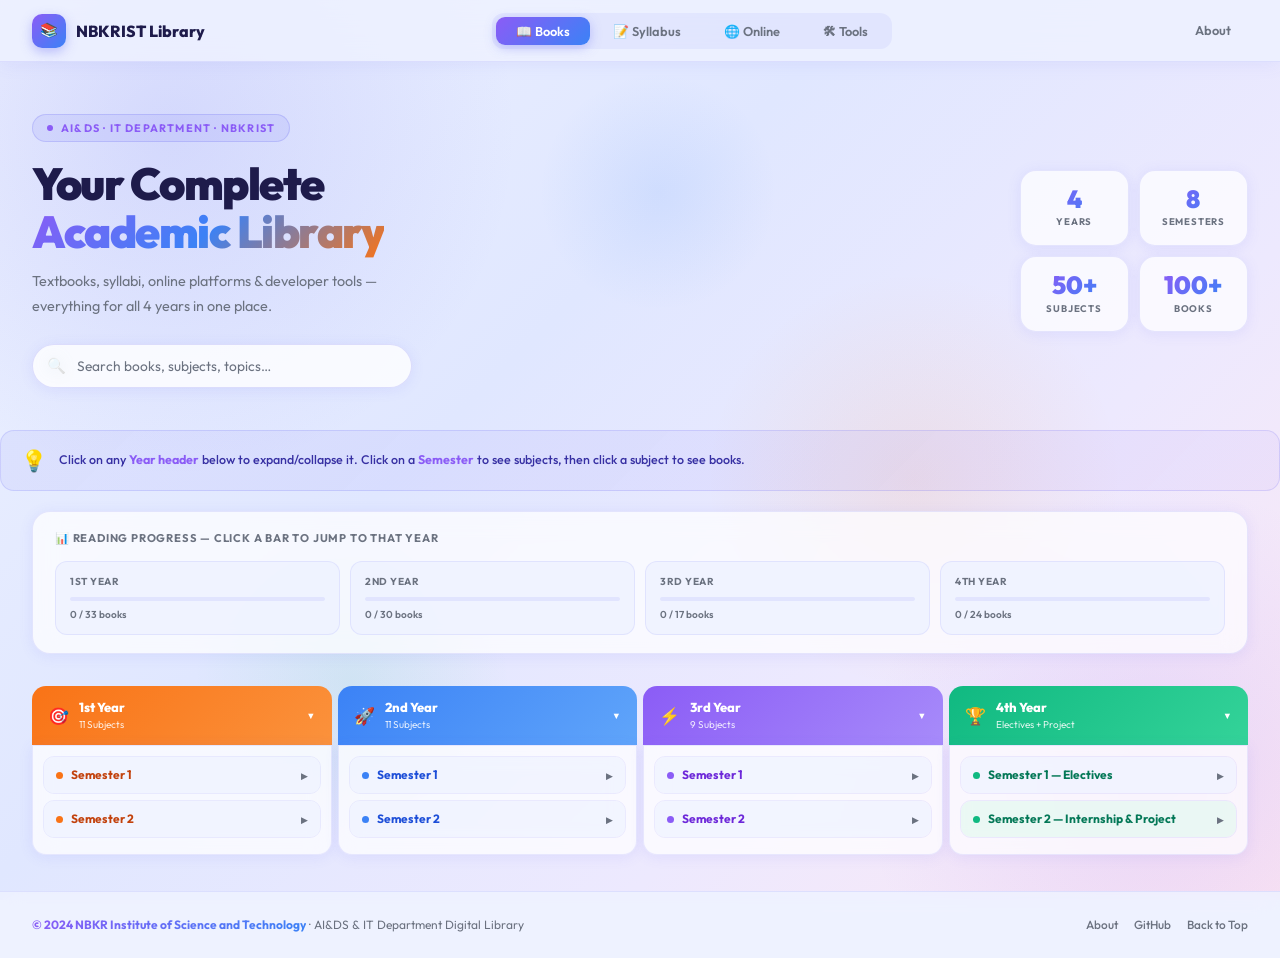
==== commit 3000fd37: "fix_syllabus_bug_new_tools_tab_better_ui" ====
--- a/index.html
+++ b/index.html
@@ -8,23 +8,20 @@
 </head>
 <body>
 
-<!-- ANIMATED BACKGROUND -->
-<div class="bg-canvas">
-  <div class="bg-orb bg-orb-1"></div>
-  <div class="bg-orb bg-orb-2"></div>
-  <div class="bg-orb bg-orb-3"></div>
-  <div id="particles"></div>
+<!-- BACKGROUND -->
+<div class="bg">
+  <div class="orb orb1"></div><div class="orb orb2"></div><div class="orb orb3"></div>
+  <div id="pts"></div>
 </div>
 
 <!-- NAV -->
 <nav>
-  <a class="logo" href="index.html">
-    <div class="logo-box">📚</div>NBKRIST Library
-  </a>
+  <a class="logo" href="index.html"><div class="logo-box">📚</div>NBKRIST Library</a>
   <div class="nav-pills">
     <button class="np on" onclick="switchTab('books',this)">📖 Books</button>
     <button class="np" onclick="switchTab('syllabus',this)">📝 Syllabus</button>
     <button class="np" onclick="switchTab('online',this)">🌐 Online</button>
+    <button class="np" onclick="switchTab('tools',this)">🛠 Tools</button>
   </div>
   <div class="nav-r"><a href="about.html">About</a></div>
 </nav>
@@ -34,7 +31,7 @@
   <div class="hero-left">
     <div class="chip"><span class="chip-dot"></span>AI&DS · IT Department · NBKRIST</div>
     <h1>Your Complete<br><em>Academic Library</em></h1>
-    <p>Textbooks, syllabi &amp; online platforms for all 4 years — everything in one place.</p>
+    <p>Textbooks, syllabi, online platforms &amp; developer tools — everything for all 4 years in one place.</p>
     <div class="search-box">
       <span class="si">🔍</span>
       <input id="si" type="text" placeholder="Search books, subjects, topics…" oninput="doSearch(this.value)" autocomplete="off">
@@ -54,30 +51,35 @@
   <button class="mt on" onclick="switchTab('books',this)">📖 Books</button>
   <button class="mt" onclick="switchTab('syllabus',this)">📝 Syllabus</button>
   <button class="mt" onclick="switchTab('online',this)">🌐 Online</button>
+  <button class="mt" onclick="switchTab('tools',this)">🛠 Tools</button>
 </div>
 
 <!-- SEARCH RESULTS -->
-<div class="sr" id="sr"><h5 id="src"></h5><div id="srl"></div></div>
-
-<!-- ══════════════════════════════════════
-     BOOKS TAB
-══════════════════════════════════════ -->
+<div class="sr-wrap" id="sr"><h5 id="src"></h5><div id="srl"></div></div>
+
+<!-- ══════════════════ BOOKS TAB ══════════════════ -->
 <div id="tab-books" class="tab-panel active">
+
+<!-- NOTICE -->
+<div class="notice">
+  <span class="notice-icon">💡</span>
+  <div class="notice-text">Click on any <b>Year header</b> below to expand/collapse it. Click on a <b>Semester</b> to see subjects, then click a subject to see books.</div>
+</div>
 
 <!-- PROGRESS -->
 <div class="prog-wrap" id="pw">
   <div class="prog-card">
-    <div class="prog-head">📊 Reading Progress</div>
+    <div class="prog-head">📊 Reading Progress — click a bar to jump to that year</div>
     <div class="prog-grid">
-      <div class="pi" onclick="openYear(1)"><div class="pi-lbl">1st Year</div><div class="pi-bar"><div class="pi-fill" id="pf1"></div></div><div class="pi-txt" id="pt1">0 books</div></div>
-      <div class="pi" onclick="openYear(2)"><div class="pi-lbl">2nd Year</div><div class="pi-bar"><div class="pi-fill" id="pf2"></div></div><div class="pi-txt" id="pt2">0 books</div></div>
-      <div class="pi" onclick="openYear(3)"><div class="pi-lbl">3rd Year</div><div class="pi-bar"><div class="pi-fill" id="pf3"></div></div><div class="pi-txt" id="pt3">0 books</div></div>
-      <div class="pi" onclick="openYear(4)"><div class="pi-lbl">4th Year</div><div class="pi-bar"><div class="pi-fill" id="pf4"></div></div><div class="pi-txt" id="pt4">0 books</div></div>
-    </div>
-  </div>
-</div>
-
-<!-- YEAR HEADERS -->
+      <div class="pi" onclick="openYear(1)"><div class="pi-lbl">1st Year</div><div class="pi-bar"><div class="pi-fill" id="pf1"></div></div><div class="pi-txt" id="pt1">0 / 0 books</div></div>
+      <div class="pi" onclick="openYear(2)"><div class="pi-lbl">2nd Year</div><div class="pi-bar"><div class="pi-fill" id="pf2"></div></div><div class="pi-txt" id="pt2">0 / 0 books</div></div>
+      <div class="pi" onclick="openYear(3)"><div class="pi-lbl">3rd Year</div><div class="pi-bar"><div class="pi-fill" id="pf3"></div></div><div class="pi-txt" id="pt3">0 / 0 books</div></div>
+      <div class="pi" onclick="openYear(4)"><div class="pi-lbl">4th Year</div><div class="pi-bar"><div class="pi-fill" id="pf4"></div></div><div class="pi-txt" id="pt4">0 / 0 books</div></div>
+    </div>
+  </div>
+</div>
+
+<!-- YEAR LABELS -->
 <div class="year-labels">
   <div class="yl yl-1" id="yl1" onclick="toggleYear(1)"><span class="yl-icon">🎯</span><div class="yl-info"><div class="yl-name">1st Year</div><div class="yl-sub">11 Subjects</div></div><span class="yl-arr">▼</span></div>
   <div class="yl yl-2" id="yl2" onclick="toggleYear(2)"><span class="yl-icon">🚀</span><div class="yl-info"><div class="yl-name">2nd Year</div><div class="yl-sub">11 Subjects</div></div><span class="yl-arr">▼</span></div>
@@ -88,312 +90,256 @@
 <!-- YEAR COLUMNS -->
 <div class="year-cols">
 
-<!-- ───────────── COL 1 — 1ST YEAR ───────────── -->
-<div class="yp" id="yp1" data-col="1">
-<div class="yp-inner">
-
+<!-- ── 1ST YEAR ── -->
+<div class="yp" id="yp1" data-col="1"><div class="yp-inner">
   <div class="sem" id="y1s1">
-    <div class="sem-h" onclick="toggleSem('y1s1')"><div class="sem-dot"></div><div class="sem-name">Semester 1</div><div class="sem-arr">▶</div></div>
-    <div class="sem-body">
-      <div class="subj" id="y1-bee"><div class="subj-h" onclick="toggleSubj('y1-bee')"><div class="subj-dot"></div><div class="subj-name">Basic Electrical &amp; Electronics Engg.</div><div class="subj-arr">▶</div></div><div class="subj-body">
+    <div class="sem-h" onclick="tS('y1s1')"><div class="sem-dot"></div><div class="sem-name">Semester 1</div><div class="sem-arr">▶</div></div>
+    <div class="sem-body">
+      <div class="subj" id="y1-bee"><div class="subj-h" onclick="tSubj('y1-bee')"><div class="subj-dot"></div><div class="subj-name">Basic Electrical &amp; Electronics Engg.</div><div class="subj-arr">▶</div></div><div class="subj-body">
         <a class="bl" href="https://www.geeksforgeeks.org/basic-electrical-and-electronics-engineering/" target="_blank" data-y="1"><span class="bi">🌐</span>GeeksforGeeks – BEE Notes</a>
         <a class="bl" href="https://nptel.ac.in/courses/108105053" target="_blank" data-y="1"><span class="bi">🎓</span>NPTEL – Basic Electrical Engg.</a>
         <a class="bl" href="https://www.youtube.com/playlist?list=PL9ooVrP1hQOGyFc60sExNX1qBWJyV5IMb" target="_blank" data-y="1"><span class="bi">▶️</span>YouTube – BEE Lectures</a>
       </div></div>
-      <div class="subj" id="y1-ep"><div class="subj-h" onclick="toggleSubj('y1-ep')"><div class="subj-dot"></div><div class="subj-name">Engineering Physics</div><div class="subj-arr">▶</div></div><div class="subj-body">
+      <div class="subj" id="y1-ep"><div class="subj-h" onclick="tSubj('y1-ep')"><div class="subj-dot"></div><div class="subj-name">Engineering Physics</div><div class="subj-arr">▶</div></div><div class="subj-body">
         <a class="bl" href="ep/2-physics-5-199.pdf" target="_blank" data-y="1"><span class="bi">📄</span>Notes Material – 1</a>
         <a class="bl" href="ep/ENGINEERING-PHYSICS-min-3-117.pdf" target="_blank" data-y="1"><span class="bi">📄</span>Notes Material – 2</a>
         <a class="bl" href="ep/FULLBOOKPHYSICS.pdf" target="_blank" data-y="1"><span class="bi">📄</span>Full Textbook</a>
       </div></div>
-      <div class="subj" id="y1-eg"><div class="subj-h" onclick="toggleSubj('y1-eg')"><div class="subj-dot"></div><div class="subj-name">Engineering Graphics</div><div class="subj-arr">▶</div></div><div class="subj-body">
+      <div class="subj" id="y1-eg"><div class="subj-h" onclick="tSubj('y1-eg')"><div class="subj-dot"></div><div class="subj-name">Engineering Graphics</div><div class="subj-arr">▶</div></div><div class="subj-body">
         <a class="bl" href="eg/ENGINEERING DRAWING BY N.D BHATT-4-738.pdf" target="_blank" data-y="1"><span class="bi">📄</span>Engineering Drawing – N.D. Bhatt</a>
       </div></div>
-      <div class="subj" id="y1-ip"><div class="subj-h" onclick="toggleSubj('y1-ip')"><div class="subj-dot"></div><div class="subj-name">Introduction to Programming (C)</div><div class="subj-arr">▶</div></div><div class="subj-body">
+      <div class="subj" id="y1-ip"><div class="subj-h" onclick="tSubj('y1-ip')"><div class="subj-dot"></div><div class="subj-name">Introduction to Programming (C)</div><div class="subj-arr">▶</div></div><div class="subj-body">
         <a class="bl" href="ip/[Kernighan-Ritchie]The_C_Programming_Language.pdf" target="_blank" data-y="1"><span class="bi">📄</span>C Programming Language – K&amp;R</a>
         <a class="bl" href="ip/C_Programming.pdf" target="_blank" data-y="1"><span class="bi">📄</span>C Programming</a>
         <a class="bl" href="ip/SCHAUMS_OUTLINE_OF_THEORY_AND_PROBLEMS_O.pdf" target="_blank" data-y="1"><span class="bi">📄</span>Schaum's Outline</a>
         <a class="bl" href="ip/The.C.Programming.Language.2Nd.Ed Prentice.Hall.Brian.W.Kernighan.and.Dennis.M.Ritchie..pdf" target="_blank" data-y="1"><span class="bi">📄</span>C Programming – 2nd Ed.</a>
       </div></div>
-      <div class="subj" id="y1-m1"><div class="subj-h" onclick="toggleSubj('y1-m1')"><div class="subj-dot"></div><div class="subj-name">Linear Algebra &amp; Calculus</div><div class="subj-arr">▶</div></div><div class="subj-body">
+      <div class="subj" id="y1-m1"><div class="subj-h" onclick="tSubj('y1-m1')"><div class="subj-dot"></div><div class="subj-name">Linear Algebra &amp; Calculus</div><div class="subj-arr">▶</div></div><div class="subj-body">
         <a class="bl" href="m1/23_12_2022_539602025-3-213.pdf" target="_blank" data-y="1"><span class="bi">📄</span>Notes Material</a>
         <a class="bl" href="m1/Maths-Advanced Modern Engineering Mathematics 5th Ed.pdf" target="_blank" data-y="1"><span class="bi">📄</span>Advanced Modern Engg. Maths</a>
         <a class="bl" href="m1/Thomas_Calculus.pdf" target="_blank" data-y="1"><span class="bi">📄</span>Thomas Calculus</a>
         <a class="bl" href="m-2/Gilbert_Strang_Linear_Algebra_and_Its_Applicatio_230928_225121.pdf" target="_blank" data-y="1"><span class="bi">📄</span>Gilbert Strang – Linear Algebra</a>
         <a class="bl" href="m-2/Nicholson-OpenLAWA-2018A.pdf" target="_blank" data-y="1"><span class="bi">📄</span>Nicholson – Open Linear Algebra</a>
       </div></div>
-      <div class="subj" id="y1-it"><div class="subj-h" onclick="toggleSubj('y1-it')"><div class="subj-dot"></div><div class="subj-name">IT Workshop</div><div class="subj-arr">▶</div></div><div class="subj-body">
+      <div class="subj" id="y1-it"><div class="subj-h" onclick="tSubj('y1-it')"><div class="subj-dot"></div><div class="subj-name">IT Workshop</div><div class="subj-arr">▶</div></div><div class="subj-body">
         <a class="bl" href="it/1BCOM6CA-Introduction-to-computers-&-Information-Technology-ENG.pdf" target="_blank" data-y="1"><span class="bi">📄</span>Intro to Computers &amp; IT</a>
         <a class="bl" href="it/95.pdf" target="_blank" data-y="1"><span class="bi">📄</span>Introduction to IT</a>
         <a class="bl" href="it/Cisco.Press.IT.Essentials.PC.Hardware.and.Software.Labs.and.Study.Guide.3rd.Ed.pdf" target="_blank" data-y="1"><span class="bi">📄</span>Cisco IT Essentials</a>
       </div></div>
     </div>
   </div>
-
   <div class="sem" id="y1s2">
-    <div class="sem-h" onclick="toggleSem('y1s2')"><div class="sem-dot"></div><div class="sem-name">Semester 2</div><div class="sem-arr">▶</div></div>
-    <div class="sem-body">
-      <div class="subj" id="y1-chem"><div class="subj-h" onclick="toggleSubj('y1-chem')"><div class="subj-dot"></div><div class="subj-name">Chemistry</div><div class="subj-arr">▶</div></div><div class="subj-body">
+    <div class="sem-h" onclick="tS('y1s2')"><div class="sem-dot"></div><div class="sem-name">Semester 2</div><div class="sem-arr">▶</div></div>
+    <div class="sem-body">
+      <div class="subj" id="y1-chem"><div class="subj-h" onclick="tSubj('y1-chem')"><div class="subj-dot"></div><div class="subj-name">Chemistry</div><div class="subj-arr">▶</div></div><div class="subj-body">
         <a class="bl" href="chem/1621583343 (1).pdf" target="_blank" data-y="1"><span class="bi">📄</span>Atkins Physical Chemistry</a>
         <a class="bl" href="chem/Engg.Chemistry-4-111.pdf" target="_blank" data-y="1"><span class="bi">📄</span>Engineering Chemistry</a>
         <a class="bl" href="chem/Engineering Chemistry Jain n Jain.pdf" target="_blank" data-y="1"><span class="bi">📄</span>Engg. Chemistry – Jain &amp; Jain</a>
       </div></div>
-      <div class="subj" id="y1-bc"><div class="subj-h" onclick="toggleSubj('y1-bc')"><div class="subj-dot"></div><div class="subj-name">Basic Civil Engineering</div><div class="subj-arr">▶</div></div><div class="subj-body">
+      <div class="subj" id="y1-bc"><div class="subj-h" onclick="tSubj('y1-bc')"><div class="subj-dot"></div><div class="subj-name">Basic Civil Engineering</div><div class="subj-arr">▶</div></div><div class="subj-body">
         <a class="bl" href="bc/101986842-basic-civil-engineering-s-s-bhavikatti.pdf" target="_blank" data-y="1"><span class="bi">📄</span>Basic Civil Engg. – Bhavikatti</a>
         <a class="bl" href="bc/BASIC_CIVIL_AND_MECHANICAL_ENGINEERING-3-250.pdf" target="_blank" data-y="1"><span class="bi">📄</span>Basic Civil &amp; Mechanical Engg.</a>
         <a class="bl" href="bc/de4479d1234da19a11935c023d338121-3-174.pdf" target="_blank" data-y="1"><span class="bi">📄</span>Civil &amp; Mechanical Engg. – 2</a>
       </div></div>
-      <div class="subj" id="y1-bm"><div class="subj-h" onclick="toggleSubj('y1-bm')"><div class="subj-dot"></div><div class="subj-name">Basic Mechanical Engineering</div><div class="subj-arr">▶</div></div><div class="subj-body">
+      <div class="subj" id="y1-bm"><div class="subj-h" onclick="tSubj('y1-bm')"><div class="subj-dot"></div><div class="subj-name">Basic Mechanical Engineering</div><div class="subj-arr">▶</div></div><div class="subj-body">
         <a class="bl" href="bm/425803401-IC-Engines-by-V-Ganeshan-PDFDrive-com-pdf.pdf" target="_blank" data-y="1"><span class="bi">📄</span>IC Engines – V. Ganeshan</a>
         <a class="bl" href="bm/An Introduction to Mechanical Engineering.pdf" target="_blank" data-y="1"><span class="bi">📄</span>Intro to Mechanical Engg.</a>
         <a class="bl" href="bm/pdfcoffee.com_theory-of-machines-by-s-s-rattan-pdf-free-bead69a6.pdf" target="_blank" data-y="1"><span class="bi">📄</span>Theory of Machines – Rattan</a>
       </div></div>
-      <div class="subj" id="y1-ce"><div class="subj-h" onclick="toggleSubj('y1-ce')"><div class="subj-dot"></div><div class="subj-name">Communicative English</div><div class="subj-arr">▶</div></div><div class="subj-body">
+      <div class="subj" id="y1-ce"><div class="subj-h" onclick="tSubj('y1-ce')"><div class="subj-dot"></div><div class="subj-name">Communicative English</div><div class="subj-arr">▶</div></div><div class="subj-body">
         <a class="bl" href="ce/Communicative-English-min.pdf" target="_blank" data-y="1"><span class="bi">📄</span>Communicative English Textbook</a>
       </div></div>
-      <div class="subj" id="y1-ds"><div class="subj-h" onclick="toggleSubj('y1-ds')"><div class="subj-dot"></div><div class="subj-name">Data Structures</div><div class="subj-arr">▶</div></div><div class="subj-body">
+      <div class="subj" id="y1-ds"><div class="subj-h" onclick="tSubj('y1-ds')"><div class="subj-dot"></div><div class="subj-name">Data Structures</div><div class="subj-arr">▶</div></div><div class="subj-body">
         <a class="bl" href="ds/Data Structures and Algorithm Analysis in C by Mark Allen Weiss.pdf" target="_blank" data-y="1"><span class="bi">📄</span>Data Structures – Mark Allen Weiss</a>
         <a class="bl" href="ds/Fundamentals-of-Data-Structures-in-C-Ellis-Horowitz-Sartaj-Sahni-etc.-.pdf" target="_blank" data-y="1"><span class="bi">📄</span>Fundamentals of Data Structures</a>
       </div></div>
-      <div class="subj" id="y1-m2"><div class="subj-h" onclick="toggleSubj('y1-m2')"><div class="subj-dot"></div><div class="subj-name">Diff. Equations &amp; Vector Calculus</div><div class="subj-arr">▶</div></div><div class="subj-body">
+      <div class="subj" id="y1-m2"><div class="subj-h" onclick="tSubj('y1-m2')"><div class="subj-dot"></div><div class="subj-name">Diff. Equations &amp; Vector Calculus</div><div class="subj-arr">▶</div></div><div class="subj-body">
         <a class="bl" href="m1/23_12_2022_539602025-3-213.pdf" target="_blank" data-y="1"><span class="bi">📄</span>Notes Material</a>
         <a class="bl" href="m1/Thomas_Calculus.pdf" target="_blank" data-y="1"><span class="bi">📄</span>Thomas Calculus</a>
       </div></div>
     </div>
   </div>
-
-</div>
-</div>
-
-<!-- ───────────── COL 2 — 2ND YEAR ───────────── -->
-<div class="yp" id="yp2" data-col="2">
-<div class="yp-inner">
-
+</div></div>
+
+<!-- ── 2ND YEAR ── -->
+<div class="yp" id="yp2" data-col="2"><div class="yp-inner">
   <div class="sem" id="y2s1">
-    <div class="sem-h" onclick="toggleSem('y2s1')"><div class="sem-dot"></div><div class="sem-name">Semester 1</div><div class="sem-arr">▶</div></div>
-    <div class="sem-body">
-      <div class="subj" id="y2-java"><div class="subj-h" onclick="toggleSubj('y2-java')"><div class="subj-dot"></div><div class="subj-name">Java Programming</div><div class="subj-arr">▶</div></div><div class="subj-body">
+    <div class="sem-h" onclick="tS('y2s1')"><div class="sem-dot"></div><div class="sem-name">Semester 1</div><div class="sem-arr">▶</div></div>
+    <div class="sem-body">
+      <div class="subj" id="y2-java"><div class="subj-h" onclick="tSubj('y2-java')"><div class="subj-dot"></div><div class="subj-name">Java Programming</div><div class="subj-arr">▶</div></div><div class="subj-body">
         <a class="bl" href="java/j-1.pdf" target="_blank" data-y="2"><span class="bi">📄</span>Intro to Java – 1</a>
         <a class="bl" href="java/j-3.pdf" target="_blank" data-y="2"><span class="bi">📄</span>Java 9 For Programmers</a>
         <a class="bl" href="java/j-4.pdf" target="_blank" data-y="2"><span class="bi">📄</span>Intro to Java – 8th Ed.</a>
         <a class="bl" href="java/j-5.pdf" target="_blank" data-y="2"><span class="bi">📄</span>Intro to Java – 10th Ed.</a>
       </div></div>
-      <div class="subj" id="y2-es"><div class="subj-h" onclick="toggleSubj('y2-es')"><div class="subj-dot"></div><div class="subj-name">Environmental Science</div><div class="subj-arr">▶</div></div><div class="subj-body">
+      <div class="subj" id="y2-es"><div class="subj-h" onclick="tSubj('y2-es')"><div class="subj-dot"></div><div class="subj-name">Environmental Science</div><div class="subj-arr">▶</div></div><div class="subj-body">
         <a class="bl" href="es/22080_270724125248_Anindita Basak - Environmental Studies-Pearson Education (2015).pdf" target="_blank" data-y="2"><span class="bi">📄</span>Environmental Studies – Pearson</a>
         <a class="bl" href="es/env.pdf" target="_blank" data-y="2"><span class="bi">📄</span>Environmental Studies – 2</a>
       </div></div>
-      <div class="subj" id="y2-dbms"><div class="subj-h" onclick="toggleSubj('y2-dbms')"><div class="subj-dot"></div><div class="subj-name">Database Management Systems</div><div class="subj-arr">▶</div></div><div class="subj-body">
+      <div class="subj" id="y2-dbms"><div class="subj-h" onclick="tSubj('y2-dbms')"><div class="subj-dot"></div><div class="subj-name">Database Management Systems</div><div class="subj-arr">▶</div></div><div class="subj-body">
         <a class="bl" href="dbms/Fundamentals_of_Database_Systems_6th_Edition-1.pdf" target="_blank" data-y="2"><span class="bi">📄</span>Fundamentals of DBMS – 6th Ed.</a>
         <a class="bl" href="dbms/s_feuerstein_oracle-pl_sql-programming_6th-edition_2014.pdf" target="_blank" data-y="2"><span class="bi">📄</span>Oracle PL/SQL Programming</a>
       </div></div>
-      <div class="subj" id="y2-dmgt"><div class="subj-h" onclick="toggleSubj('y2-dmgt')"><div class="subj-dot"></div><div class="subj-name">Discrete Math &amp; Graph Theory</div><div class="subj-arr">▶</div></div><div class="subj-body">
+      <div class="subj" id="y2-dmgt"><div class="subj-h" onclick="tSubj('y2-dmgt')"><div class="subj-dot"></div><div class="subj-name">Discrete Math &amp; Graph Theory</div><div class="subj-arr">▶</div></div><div class="subj-body">
         <a class="bl" href="dmgt/Discrete Mathematics and Its Applications, 7 edition - Rosen.pdf" target="_blank" data-y="2"><span class="bi">📄</span>Discrete Mathematics – Rosen</a>
         <a class="bl" href="dmgt/Maths-Discrete Mathematics & its Applications 8th Ed.pdf" target="_blank" data-y="2"><span class="bi">📄</span>Discrete Mathematics – 8th Ed.</a>
       </div></div>
-      <div class="subj" id="y2-adsa"><div class="subj-h" onclick="toggleSubj('y2-adsa')"><div class="subj-dot"></div><div class="subj-name">Advanced DSA</div><div class="subj-arr">▶</div></div><div class="subj-body">
+      <div class="subj" id="y2-adsa"><div class="subj-h" onclick="tSubj('y2-adsa')"><div class="subj-dot"></div><div class="subj-name">Advanced DSA</div><div class="subj-arr">▶</div></div><div class="subj-body">
         <a class="bl" href="adsa/fundamentals-of-computer-algorithms-by-ellis-horowitz-1984.pdf" target="_blank" data-y="2"><span class="bi">📄</span>Computer Algorithms – Horowitz</a>
         <a class="bl" href="adsa/horowitz-and-sahani-fundamentals-of-computer-algorithms-2nd-edition.pdf" target="_blank" data-y="2"><span class="bi">📄</span>Computer Algorithms – 2nd Ed.</a>
       </div></div>
-      <div class="subj" id="y2-uhv"><div class="subj-h" onclick="toggleSubj('y2-uhv')"><div class="subj-dot"></div><div class="subj-name">UHV &amp; Ethical Conduct</div><div class="subj-arr">▶</div></div><div class="subj-body">
+      <div class="subj" id="y2-uhv"><div class="subj-h" onclick="tSubj('y2-uhv')"><div class="subj-dot"></div><div class="subj-name">UHV &amp; Ethical Conduct</div><div class="subj-arr">▶</div></div><div class="subj-body">
         <a class="bl" href="uhv/uhv-1.pdf" target="_blank" data-y="2"><span class="bi">📄</span>UHV Textbook</a>
       </div></div>
     </div>
   </div>
-
   <div class="sem" id="y2s2">
-    <div class="sem-h" onclick="toggleSem('y2s2')"><div class="sem-dot"></div><div class="sem-name">Semester 2</div><div class="sem-arr">▶</div></div>
-    <div class="sem-body">
-      <div class="subj" id="y2-smds"><div class="subj-h" onclick="toggleSubj('y2-smds')"><div class="subj-dot"></div><div class="subj-name">Statistical Methods for DS</div><div class="subj-arr">▶</div></div><div class="subj-body">
+    <div class="sem-h" onclick="tS('y2s2')"><div class="sem-dot"></div><div class="sem-name">Semester 2</div><div class="sem-arr">▶</div></div>
+    <div class="sem-body">
+      <div class="subj" id="y2-smds"><div class="subj-h" onclick="tSubj('y2-smds')"><div class="subj-dot"></div><div class="subj-name">Statistical Methods for DS</div><div class="subj-arr">▶</div></div><div class="subj-body">
         <a class="bl" href="smds/Miller & Freund's Probability and Statistics for Engineers.pdf" target="_blank" data-y="2"><span class="bi">📄</span>Miller &amp; Freund's Probability</a>
         <a class="bl" href="smds/Statistical inference for data science.pdf" target="_blank" data-y="2"><span class="bi">📄</span>Statistical Inference for DS</a>
       </div></div>
-      <div class="subj" id="y2-dlco"><div class="subj-h" onclick="toggleSubj('y2-dlco')"><div class="subj-dot"></div><div class="subj-name">Digital Logic &amp; Computer Org.</div><div class="subj-arr">▶</div></div><div class="subj-body">
+      <div class="subj" id="y2-dlco"><div class="subj-h" onclick="tSubj('y2-dlco')"><div class="subj-dot"></div><div class="subj-name">Digital Logic &amp; Computer Org.</div><div class="subj-arr">▶</div></div><div class="subj-body">
         <a class="bl" href="dlco/Azal2020-01-22-12-16-48-75016.pdf" target="_blank" data-y="2"><span class="bi">📄</span>Digital Logic Textbook</a>
         <a class="bl" href="dlco/computer-systems-Architecture.pdf" target="_blank" data-y="2"><span class="bi">📄</span>Computer Systems Architecture</a>
         <a class="bl" href="dlco/Digital Design With an Introduction to the Verilog HDL, VHDL and Systemverilog 6th Ed.pdf" target="_blank" data-y="2"><span class="bi">📄</span>Digital Design – Verilog 6th Ed.</a>
       </div></div>
-      <div class="subj" id="y2-be"><div class="subj-h" onclick="toggleSubj('y2-be')"><div class="subj-dot"></div><div class="subj-name">Business Environment</div><div class="subj-arr">▶</div></div><div class="subj-body">
+      <div class="subj" id="y2-be"><div class="subj-h" onclick="tSubj('y2-be')"><div class="subj-dot"></div><div class="subj-name">Business Environment</div><div class="subj-arr">▶</div></div><div class="subj-body">
         <a class="bl" href="be/Business Environment FInal ISBN_724.pdf" target="_blank" data-y="2"><span class="bi">📄</span>Business Environment – 1</a>
         <a class="bl" href="be/DCOM105_DCOM402_DMGT105_DMGT401_BUSINESS_ENVIRONMENT.pdf" target="_blank" data-y="2"><span class="bi">📄</span>Business Environment – 2</a>
         <a class="bl" href="be/IIMM_BE_Book.pdf" target="_blank" data-y="2"><span class="bi">📄</span>Business Environment – IIMM</a>
       </div></div>
-      <div class="subj" id="y2-ai"><div class="subj-h" onclick="toggleSubj('y2-ai')"><div class="subj-dot"></div><div class="subj-name">Artificial Intelligence</div><div class="subj-arr">▶</div></div><div class="subj-body">
+      <div class="subj" id="y2-ai"><div class="subj-h" onclick="tSubj('y2-ai')"><div class="subj-dot"></div><div class="subj-name">Artificial Intelligence</div><div class="subj-arr">▶</div></div><div class="subj-body">
         <a class="bl" href="ai/artificial intelligence structures and strategies for  complex problem solving.pdf" target="_blank" data-y="2"><span class="bi">📄</span>AI – Structures &amp; Strategies</a>
         <a class="bl" href="ai/Artificial_Intelligence.pdf" target="_blank" data-y="2"><span class="bi">📄</span>Artificial Intelligence</a>
         <a class="bl" href="ai/Kevin Knight, Elaine Rich, B. Nair - Artificial Intelligence (2010, Tata McGraw-Hill Education Pvt. Ltd.) - libgen.lc.pdf" target="_blank" data-y="2"><span class="bi">📄</span>AI – Kevin Knight &amp; Rich</a>
         <a class="bl" href="ai/preview-9781292153971_A27091185.pdf" target="_blank" data-y="2"><span class="bi">📄</span>AI: A Modern Approach</a>
       </div></div>
-      <div class="subj" id="y2-fs"><div class="subj-h" onclick="toggleSubj('y2-fs')"><div class="subj-dot"></div><div class="subj-name">Full Stack Development</div><div class="subj-arr">▶</div></div><div class="subj-body">
+      <div class="subj" id="y2-fs"><div class="subj-h" onclick="tSubj('y2-fs')"><div class="subj-dot"></div><div class="subj-name">Full Stack Development</div><div class="subj-arr">▶</div></div><div class="subj-body">
         <a class="bl" href="fs/Azal2020-01-22-01-38-51-40850.pdf" target="_blank" data-y="2"><span class="bi">📄</span>Internet &amp; WWW How to Program</a>
         <a class="bl" href="fs/deitel-internet-world-wide-web-how-to-program-2e-2001.pdf" target="_blank" data-y="2"><span class="bi">📄</span>Deitel – Internet &amp; WWW</a>
         <a class="bl" href="fs/Learning_PHP_A_Gentle_Introduction_to_the_Web_39_s_Most_Popular_Language.pdf" target="_blank" data-y="2"><span class="bi">📄</span>Learning PHP</a>
       </div></div>
-      <div class="subj" id="y2-ids"><div class="subj-h" onclick="toggleSubj('y2-ids')"><div class="subj-dot"></div><div class="subj-name">Introduction to Data Science</div><div class="subj-arr">▶</div></div><div class="subj-body">
+      <div class="subj" id="y2-ids"><div class="subj-h" onclick="tSubj('y2-ids')"><div class="subj-dot"></div><div class="subj-name">Introduction to Data Science</div><div class="subj-arr">▶</div></div><div class="subj-body">
         <a class="bl" href="ids/ids-1.pdf" target="_blank" data-y="2"><span class="bi">📄</span>Intro to Data Science – 1</a>
         <a class="bl" href="ids/ids-2.pdf" target="_blank" data-y="2"><span class="bi">📄</span>Data Science from Scratch</a>
       </div></div>
     </div>
   </div>
-
-</div>
-</div>
-
-<!-- ───────────── COL 3 — 3RD YEAR ───────────── -->
-<div class="yp" id="yp3" data-col="3">
-<div class="yp-inner">
-
+</div></div>
+
+<!-- ── 3RD YEAR ── -->
+<div class="yp" id="yp3" data-col="3"><div class="yp-inner">
   <div class="sem" id="y3s1">
-    <div class="sem-h" onclick="toggleSem('y3s1')"><div class="sem-dot"></div><div class="sem-name">Semester 1</div><div class="sem-arr">▶</div></div>
-    <div class="sem-body">
-      <div class="subj" id="y3-cn"><div class="subj-h" onclick="toggleSubj('y3-cn')"><div class="subj-dot"></div><div class="subj-name">Computer Networking</div><div class="subj-arr">▶</div></div><div class="subj-body">
+    <div class="sem-h" onclick="tS('y3s1')"><div class="sem-dot"></div><div class="sem-name">Semester 1</div><div class="sem-arr">▶</div></div>
+    <div class="sem-body">
+      <div class="subj" id="y3-cn"><div class="subj-h" onclick="tSubj('y3-cn')"><div class="subj-dot"></div><div class="subj-name">Computer Networking</div><div class="subj-arr">▶</div></div><div class="subj-body">
         <a class="bl" href="cn/Computer Networking_ A Top-Down Approach 6th Edition.pdf" target="_blank" data-y="3"><span class="bi">📄</span>Computer Networking – Top-Down</a>
       </div></div>
-      <div class="subj" id="y3-genai"><div class="subj-h" onclick="toggleSubj('y3-genai')"><div class="subj-dot"></div><div class="subj-name">Generative AI</div><div class="subj-arr">▶</div></div><div class="subj-body">
+      <div class="subj" id="y3-genai"><div class="subj-h" onclick="tSubj('y3-genai')"><div class="subj-dot"></div><div class="subj-name">Generative AI</div><div class="subj-arr">▶</div></div><div class="subj-body">
         <a class="bl" href="generativeai/generative-ai-harvard.pdf" target="_blank" data-y="3"><span class="bi">📄</span>Generative AI – Harvard</a>
         <a class="bl" href="generativeai/Generative-AI.pdf" target="_blank" data-y="3"><span class="bi">📄</span>Generative AI – 2</a>
       </div></div>
-      <div class="subj" id="y3-co"><div class="subj-h" onclick="toggleSubj('y3-co')"><div class="subj-dot"></div><div class="subj-name">Computer Organization</div><div class="subj-arr">▶</div></div><div class="subj-body">
+      <div class="subj" id="y3-co"><div class="subj-h" onclick="tSubj('y3-co')"><div class="subj-dot"></div><div class="subj-name">Computer Organization</div><div class="subj-arr">▶</div></div><div class="subj-body">
         <a class="bl" href="co/Computer_Organization_5th_Edition.pdf" target="_blank" data-y="3"><span class="bi">📄</span>Computer Organization – 5th Ed.</a>
         <a class="bl" href="co/Computer-Organization-Architecture-Book-3.pdf" target="_blank" data-y="3"><span class="bi">📄</span>Computer Org. &amp; Architecture</a>
       </div></div>
-      <div class="subj" id="y3-se"><div class="subj-h" onclick="toggleSubj('y3-se')"><div class="subj-dot"></div><div class="subj-name">Software Engineering</div><div class="subj-arr">▶</div></div><div class="subj-body">
+      <div class="subj" id="y3-se"><div class="subj-h" onclick="tSubj('y3-se')"><div class="subj-dot"></div><div class="subj-name">Software Engineering</div><div class="subj-arr">▶</div></div><div class="subj-body">
         <a class="bl" href="se/16_EBOOK-7th_ed_software_engineering_a_practitioners_approach_by_roger_s._pressman_.pdf" target="_blank" data-y="3"><span class="bi">📄</span>Software Engineering – Pressman</a>
       </div></div>
     </div>
   </div>
-
   <div class="sem" id="y3s2">
-    <div class="sem-h" onclick="toggleSem('y3s2')"><div class="sem-dot"></div><div class="sem-name">Semester 2</div><div class="sem-arr">▶</div></div>
-    <div class="sem-body">
-      <div class="subj" id="y3-os"><div class="subj-h" onclick="toggleSubj('y3-os')"><div class="subj-dot"></div><div class="subj-name">Operating Systems</div><div class="subj-arr">▶</div></div><div class="subj-body">
+    <div class="sem-h" onclick="tS('y3s2')"><div class="sem-dot"></div><div class="sem-name">Semester 2</div><div class="sem-arr">▶</div></div>
+    <div class="sem-body">
+      <div class="subj" id="y3-os"><div class="subj-h" onclick="tSubj('y3-os')"><div class="subj-dot"></div><div class="subj-name">Operating Systems</div><div class="subj-arr">▶</div></div><div class="subj-body">
         <a class="bl" href="os/Abraham Silberschatz-Operating System Concepts (9th,2012_12).pdf" target="_blank" data-y="3"><span class="bi">📄</span>OS Concepts – Silberschatz</a>
         <a class="bl" href="os/Silberschatz 9th edition.pdf" target="_blank" data-y="3"><span class="bi">📄</span>OS Concepts – 9th Ed.</a>
       </div></div>
-      <div class="subj" id="y3-ml"><div class="subj-h" onclick="toggleSubj('y3-ml')"><div class="subj-dot"></div><div class="subj-name">Machine Learning</div><div class="subj-arr">▶</div></div><div class="subj-body">
+      <div class="subj" id="y3-ml"><div class="subj-h" onclick="tSubj('y3-ml')"><div class="subj-dot"></div><div class="subj-name">Machine Learning</div><div class="subj-arr">▶</div></div><div class="subj-body">
         <a class="bl" href="ml/Machine Learning for Absolute Beginners.pdf" target="_blank" data-y="3"><span class="bi">📄</span>ML for Absolute Beginners</a>
         <a class="bl" href="ml/Machine Learning for Dummies.pdf" target="_blank" data-y="3"><span class="bi">📄</span>Machine Learning for Dummies</a>
       </div></div>
-      <div class="subj" id="y3-nlp"><div class="subj-h" onclick="toggleSubj('y3-nlp')"><div class="subj-dot"></div><div class="subj-name">Natural Language Processing</div><div class="subj-arr">▶</div></div><div class="subj-body">
+      <div class="subj" id="y3-nlp"><div class="subj-h" onclick="tSubj('y3-nlp')"><div class="subj-dot"></div><div class="subj-name">Natural Language Processing</div><div class="subj-arr">▶</div></div><div class="subj-body">
         <a class="bl" href="nlp/nlp-1.pdf" target="_blank" data-y="3"><span class="bi">📄</span>NLP – 1</a>
         <a class="bl" href="nlp/NLTK.pdf" target="_blank" data-y="3"><span class="bi">📄</span>NLTK Book</a>
       </div></div>
-      <div class="subj" id="y3-dl"><div class="subj-h" onclick="toggleSubj('y3-dl')"><div class="subj-dot"></div><div class="subj-name">Deep Learning</div><div class="subj-arr">▶</div></div><div class="subj-body">
+      <div class="subj" id="y3-dl"><div class="subj-h" onclick="tSubj('y3-dl')"><div class="subj-dot"></div><div class="subj-name">Deep Learning</div><div class="subj-arr">▶</div></div><div class="subj-body">
         <a class="bl" href="dl/Deep Learning by Ian Goodfellow.pdf" target="_blank" data-y="3"><span class="bi">📄</span>Deep Learning – Ian Goodfellow</a>
         <a class="bl" href="dl/deeplearningwithpython.pdf" target="_blank" data-y="3"><span class="bi">📄</span>Deep Learning with Python</a>
       </div></div>
-      <div class="subj" id="y3-dv"><div class="subj-h" onclick="toggleSubj('y3-dv')"><div class="subj-dot"></div><div class="subj-name">Data Visualization</div><div class="subj-arr">▶</div></div><div class="subj-body">
+      <div class="subj" id="y3-dv"><div class="subj-h" onclick="tSubj('y3-dv')"><div class="subj-dot"></div><div class="subj-name">Data Visualization</div><div class="subj-arr">▶</div></div><div class="subj-body">
         <a class="bl" href="datavis/Handbook_of_Data_Visualization.pdf" target="_blank" data-y="3"><span class="bi">📄</span>Handbook of Data Visualization</a>
         <a class="bl" href="datavis/sosulski-kristen-data-visualization-made-simple_-insights-into-becoming-visual-2019-routledge.pdf" target="_blank" data-y="3"><span class="bi">📄</span>Data Visualization Made Simple</a>
         <a class="bl" href="datavis/The-Data-Visualization-workshop.pdf" target="_blank" data-y="3"><span class="bi">📄</span>The Data Visualization Workshop</a>
       </div></div>
     </div>
   </div>
-
-</div>
-</div>
-
-<!-- ───────────── COL 4 — 4TH YEAR ───────────── -->
-<div class="yp" id="yp4" data-col="4">
-<div class="yp-inner">
-
-  <!-- SEMESTER 1 — all elective subjects -->
+</div></div>
+
+<!-- ── 4TH YEAR ── -->
+<div class="yp" id="yp4" data-col="4"><div class="yp-inner">
   <div class="sem" id="y4s1">
-    <div class="sem-h" onclick="toggleSem('y4s1')"><div class="sem-dot"></div><div class="sem-name">Semester 1 — Electives</div><div class="sem-arr">▶</div></div>
-    <div class="sem-body">
-
-      <div class="flat" id="y4-bd">
-        <div class="flat-h" onclick="toggleFlat('y4-bd')"><div class="flat-dot"></div><div class="flat-name">Big Data Analytics</div><div class="flat-arr">▶</div></div>
-        <div class="flat-body">
-          <a class="bl" href="bd/Big Data Analytics by RaJ Kamal, Preethi Saxena,TMH.pdf" target="_blank" data-y="4"><span class="bi">📄</span>Big Data Analytics – Raj Kamal</a>
-          <a class="bl" href="bd/Data Science _ Big Data Analytics ( PDFDrive ).pdf" target="_blank" data-y="4"><span class="bi">📄</span>Data Science &amp; Big Data</a>
-          <a class="bl" href="bd/IntroductiontoBigDataAnalytics.pdf" target="_blank" data-y="4"><span class="bi">📄</span>Intro to Big Data Analytics</a>
-        </div>
-      </div>
-
-      <div class="flat" id="y4-bc">
-        <div class="flat-h" onclick="toggleFlat('y4-bc')"><div class="flat-dot"></div><div class="flat-name">Blockchain Technology</div><div class="flat-arr">▶</div></div>
-        <div class="flat-body">
-          <a class="bl" href="blockchain/BlockchainTextBook.pdf" target="_blank" data-y="4"><span class="bi">📄</span>Blockchain Textbook</a>
-          <a class="bl" href="blockchain/Mastering_Blockchain_2nd_Edition.pdf" target="_blank" data-y="4"><span class="bi">📄</span>Mastering Blockchain – 2nd Ed.</a>
-          <a class="bl" href="blockchain/River-Blockchain.pdf" target="_blank" data-y="4"><span class="bi">📄</span>River Blockchain</a>
-        </div>
-      </div>
-
-      <div class="flat" id="y4-hrm">
-        <div class="flat-h" onclick="toggleFlat('y4-hrm')"><div class="flat-dot"></div><div class="flat-name">Human Resource Management</div><div class="flat-arr">▶</div></div>
-        <div class="flat-body">
-          <a class="bl" href="HRM/Human_Resource_Management_32088.pdf" target="_blank" data-y="4"><span class="bi">📄</span>Human Resource Management</a>
-          <a class="bl" href="HRM/Human-Resource-Management-by-Pravin-Durai.pdf" target="_blank" data-y="4"><span class="bi">📄</span>HRM – Pravin Durai</a>
-          <a class="bl" href="HRM/Symbiosis_HumanResourceManagement.pdf" target="_blank" data-y="4"><span class="bi">📄</span>Symbiosis HRM</a>
-        </div>
-      </div>
-
-      <div class="flat" id="y4-rl">
-        <div class="flat-h" onclick="toggleFlat('y4-rl')"><div class="flat-dot"></div><div class="flat-name">Reinforcement Learning</div><div class="flat-arr">▶</div></div>
-        <div class="flat-body">
-          <a class="bl" href="rl/BartoSutton.pdf" target="_blank" data-y="4"><span class="bi">📄</span>Reinforcement Learning – Barto &amp; Sutton</a>
-          <a class="bl" href="rl/RLCOURSECOMPLETE.pdf" target="_blank" data-y="4"><span class="bi">📄</span>RL Course Complete</a>
-          <a class="bl" href="rl/SuttonBartoIPRLBook2ndEd.pdf" target="_blank" data-y="4"><span class="bi">📄</span>Sutton &amp; Barto RL – 2nd Ed.</a>
-        </div>
-      </div>
-
-      <div class="flat" id="y4-pe">
-        <div class="flat-h" onclick="toggleFlat('y4-pe')"><div class="flat-dot"></div><div class="flat-name">Prompt Engineering</div><div class="flat-arr">▶</div></div>
-        <div class="flat-body">
-          <a class="bl" href="pe/book_english_version.pdf" target="_blank" data-y="4"><span class="bi">📄</span>Prompt Engineering Book</a>
-          <a class="bl" href="pe/prompt-engineering-playbook-beta-v3.pdf" target="_blank" data-y="4"><span class="bi">📄</span>Prompt Engineering Playbook</a>
-          <a class="bl" href="pe/The Art of Asking ChatGPT for High-Quality Answers--Ibrahim_John.pdf" target="_blank" data-y="4"><span class="bi">📄</span>The Art of Asking ChatGPT</a>
-        </div>
-      </div>
-
-    </div>
-  </div>
-
-  <!-- SEMESTER 2 — offline internship + final year project -->
+    <div class="sem-h" onclick="tS('y4s1')"><div class="sem-dot"></div><div class="sem-name">Semester 1 — Electives</div><div class="sem-arr">▶</div></div>
+    <div class="sem-body">
+      <div class="flat" id="y4-bd"><div class="flat-h" onclick="tFlat('y4-bd')"><div class="flat-dot"></div><div class="flat-name">Big Data Analytics</div><div class="flat-arr">▶</div></div><div class="flat-body">
+        <a class="bl" href="bd/Big Data Analytics by RaJ Kamal, Preethi Saxena,TMH.pdf" target="_blank" data-y="4"><span class="bi">📄</span>Big Data Analytics – Raj Kamal</a>
+        <a class="bl" href="bd/Data Science _ Big Data Analytics ( PDFDrive ).pdf" target="_blank" data-y="4"><span class="bi">📄</span>Data Science &amp; Big Data</a>
+        <a class="bl" href="bd/IntroductiontoBigDataAnalytics.pdf" target="_blank" data-y="4"><span class="bi">📄</span>Intro to Big Data Analytics</a>
+      </div></div>
+      <div class="flat" id="y4-bc"><div class="flat-h" onclick="tFlat('y4-bc')"><div class="flat-dot"></div><div class="flat-name">Blockchain Technology</div><div class="flat-arr">▶</div></div><div class="flat-body">
+        <a class="bl" href="blockchain/BlockchainTextBook.pdf" target="_blank" data-y="4"><span class="bi">📄</span>Blockchain Textbook</a>
+        <a class="bl" href="blockchain/Mastering_Blockchain_2nd_Edition.pdf" target="_blank" data-y="4"><span class="bi">📄</span>Mastering Blockchain – 2nd Ed.</a>
+        <a class="bl" href="blockchain/River-Blockchain.pdf" target="_blank" data-y="4"><span class="bi">📄</span>River Blockchain</a>
+      </div></div>
+      <div class="flat" id="y4-hrm"><div class="flat-h" onclick="tFlat('y4-hrm')"><div class="flat-dot"></div><div class="flat-name">Human Resource Management</div><div class="flat-arr">▶</div></div><div class="flat-body">
+        <a class="bl" href="HRM/Human_Resource_Management_32088.pdf" target="_blank" data-y="4"><span class="bi">📄</span>Human Resource Management</a>
+        <a class="bl" href="HRM/Human-Resource-Management-by-Pravin-Durai.pdf" target="_blank" data-y="4"><span class="bi">📄</span>HRM – Pravin Durai</a>
+        <a class="bl" href="HRM/Symbiosis_HumanResourceManagement.pdf" target="_blank" data-y="4"><span class="bi">📄</span>Symbiosis HRM</a>
+      </div></div>
+      <div class="flat" id="y4-rl"><div class="flat-h" onclick="tFlat('y4-rl')"><div class="flat-dot"></div><div class="flat-name">Reinforcement Learning</div><div class="flat-arr">▶</div></div><div class="flat-body">
+        <a class="bl" href="rl/BartoSutton.pdf" target="_blank" data-y="4"><span class="bi">📄</span>Reinforcement Learning – Barto &amp; Sutton</a>
+        <a class="bl" href="rl/RLCOURSECOMPLETE.pdf" target="_blank" data-y="4"><span class="bi">📄</span>RL Course Complete</a>
+        <a class="bl" href="rl/SuttonBartoIPRLBook2ndEd.pdf" target="_blank" data-y="4"><span class="bi">📄</span>Sutton &amp; Barto RL – 2nd Ed.</a>
+      </div></div>
+      <div class="flat" id="y4-pe"><div class="flat-h" onclick="tFlat('y4-pe')"><div class="flat-dot"></div><div class="flat-name">Prompt Engineering</div><div class="flat-arr">▶</div></div><div class="flat-body">
+        <a class="bl" href="pe/book_english_version.pdf" target="_blank" data-y="4"><span class="bi">📄</span>Prompt Engineering Book</a>
+        <a class="bl" href="pe/prompt-engineering-playbook-beta-v3.pdf" target="_blank" data-y="4"><span class="bi">📄</span>Prompt Engineering Playbook</a>
+        <a class="bl" href="pe/The Art of Asking ChatGPT for High-Quality Answers--Ibrahim_John.pdf" target="_blank" data-y="4"><span class="bi">📄</span>The Art of Asking ChatGPT</a>
+      </div></div>
+    </div>
+  </div>
   <div class="sem sem-special" id="y4s2">
-    <div class="sem-h" onclick="toggleSem('y4s2')"><div class="sem-dot"></div><div class="sem-name">Semester 2 — Internship &amp; Project</div><div class="sem-arr">▶</div></div>
-    <div class="sem-body">
-
-      <div class="flat" id="y4-intern">
-        <div class="flat-h" onclick="toggleFlat('y4-intern')"><div class="flat-dot"></div><div class="flat-name">🏢 Offline Internship</div><div class="flat-arr">▶</div></div>
-        <div class="flat-body">
-          <a class="bl" href="https://internshala.com" target="_blank" data-y="4"><span class="bi">🌐</span>Internshala – Find Internships</a>
-          <a class="bl" href="https://www.linkedin.com/jobs/" target="_blank" data-y="4"><span class="bi">🌐</span>LinkedIn – Job &amp; Internship Search</a>
-          <a class="bl" href="https://unstop.com" target="_blank" data-y="4"><span class="bi">🌐</span>Unstop – Competitions &amp; Internships</a>
-          <a class="bl" href="https://www.naukri.com/internship" target="_blank" data-y="4"><span class="bi">🌐</span>Naukri – Internship Listings</a>
-          <a class="bl" href="https://letsintern.com" target="_blank" data-y="4"><span class="bi">🌐</span>LetsIntern – College Internships</a>
-        </div>
-      </div>
-
-      <div class="flat" id="y4-project">
-        <div class="flat-h" onclick="toggleFlat('y4-project')"><div class="flat-dot"></div><div class="flat-name">🎓 Final Year Project</div><div class="flat-arr">▶</div></div>
-        <div class="flat-body">
-          <a class="bl" href="https://github.com/explore" target="_blank" data-y="4"><span class="bi">🌐</span>GitHub Explore – Project Ideas</a>
-          <a class="bl" href="https://paperswithcode.com" target="_blank" data-y="4"><span class="bi">🌐</span>Papers With Code – Research Projects</a>
-          <a class="bl" href="https://www.kaggle.com/datasets" target="_blank" data-y="4"><span class="bi">🌐</span>Kaggle – Datasets &amp; Projects</a>
-          <a class="bl" href="https://ieee.org/publications/" target="_blank" data-y="4"><span class="bi">🌐</span>IEEE – Reference Papers</a>
-          <a class="bl" href="https://scholar.google.com" target="_blank" data-y="4"><span class="bi">🌐</span>Google Scholar – Literature Review</a>
-        </div>
-      </div>
-
-    </div>
-  </div>
-
-</div>
-</div>
-
-</div><!-- end year-cols -->
-</div><!-- end tab-books -->
-
-<!-- ══════════════════════════════════════
-     SYLLABUS TAB
-══════════════════════════════════════ -->
+    <div class="sem-h" onclick="tS('y4s2')"><div class="sem-dot"></div><div class="sem-name">Semester 2 — Internship &amp; Project</div><div class="sem-arr">▶</div></div>
+    <div class="sem-body">
+      <div class="flat" id="y4-intern"><div class="flat-h" onclick="tFlat('y4-intern')"><div class="flat-dot"></div><div class="flat-name">🏢 Offline Internship</div><div class="flat-arr">▶</div></div><div class="flat-body">
+        <a class="bl" href="https://internshala.com" target="_blank" data-y="4"><span class="bi">🌐</span>Internshala – Find Internships</a>
+        <a class="bl" href="https://www.linkedin.com/jobs/" target="_blank" data-y="4"><span class="bi">🌐</span>LinkedIn – Internship Search</a>
+        <a class="bl" href="https://unstop.com" target="_blank" data-y="4"><span class="bi">🌐</span>Unstop – Competitions &amp; Internships</a>
+        <a class="bl" href="https://www.naukri.com/internship" target="_blank" data-y="4"><span class="bi">🌐</span>Naukri – Internship Listings</a>
+      </div></div>
+      <div class="flat" id="y4-proj"><div class="flat-h" onclick="tFlat('y4-proj')"><div class="flat-dot"></div><div class="flat-name">🎓 Final Year Project</div><div class="flat-arr">▶</div></div><div class="flat-body">
+        <a class="bl" href="https://github.com/explore" target="_blank" data-y="4"><span class="bi">🌐</span>GitHub Explore – Project Ideas</a>
+        <a class="bl" href="https://paperswithcode.com" target="_blank" data-y="4"><span class="bi">🌐</span>Papers With Code – Research</a>
+        <a class="bl" href="https://www.kaggle.com/datasets" target="_blank" data-y="4"><span class="bi">🌐</span>Kaggle – Datasets &amp; Projects</a>
+        <a class="bl" href="https://scholar.google.com" target="_blank" data-y="4"><span class="bi">🌐</span>Google Scholar – Papers</a>
+        <a class="bl" href="https://ieee.org/publications/" target="_blank" data-y="4"><span class="bi">🌐</span>IEEE – Reference Publications</a>
+      </div></div>
+    </div>
+  </div>
+</div></div>
+
+</div></div><!-- end year-cols / tab-books -->
+
+<!-- ══════════════════ SYLLABUS TAB ══════════════════ -->
 <div id="tab-syllabus" class="tab-panel">
 <div class="two-grid">
 
-  <div class="ycard yc1" id="ys1">
-    <div class="yhead" onclick="toggleCard('ys1')"><div class="yicon">🎯</div><div class="yinfo"><div class="yname">1st Year</div><div class="ysub">Syllabus PDFs</div></div><div class="ytog">▼</div></div>
+  <div class="ycard yc1" id="syl-y1">
+    <div class="yhead" onclick="tCard('syl-y1')"><div class="yicon">🎯</div><div class="yinfo"><div class="yname">1st Year</div><div class="ysub">Syllabus PDFs</div></div><div class="ytog">▼</div></div>
     <div class="ybody">
-      <div class="sem" id="ys1s1"><div class="sem-h" onclick="toggleSem('ys1s1')"><div class="sem-dot"></div><div class="sem-name">Semester 1</div><div class="sem-arr">▶</div></div><div class="sem-body">
+      <div class="sem" id="syl-y1s1"><div class="sem-h" onclick="tS('syl-y1s1')"><div class="sem-dot"></div><div class="sem-name">Semester 1</div><div class="sem-arr">▶</div></div><div class="sem-body">
         <a class="sl" href="syllabus1/23ES11T3%E2%80%93BASIC%20ELECTRICAL%20%26%20ELECTRONICS%20ENGINEERING.pdf" target="_blank"><span class="bi">📋</span>Basic Electrical &amp; Electronics Engg.</a>
         <a class="sl" href="syllabus1/23BS11T1-ENGINEERING PHYSICS.pdf" target="_blank"><span class="bi">📋</span>Engineering Physics</a>
         <a class="sl" href="syllabus1/23ES11T4%E2%80%93ENGINEERING%20GRAPHICS.pdf" target="_blank"><span class="bi">📋</span>Engineering Graphics</a>
@@ -401,7 +347,7 @@
         <a class="sl" href="syllabus1/23BS11T3-LINEAR ALGEBRA & CALCULUS.pdf" target="_blank"><span class="bi">📋</span>Linear Algebra &amp; Calculus</a>
         <a class="sl" href="syllabus1/23ES11P3%E2%80%93IT%20WORKSHOP.pdf" target="_blank"><span class="bi">📋</span>IT Workshop</a>
       </div></div>
-      <div class="sem" id="ys1s2"><div class="sem-h" onclick="toggleSem('ys1s2')"><div class="sem-dot"></div><div class="sem-name">Semester 2</div><div class="sem-arr">▶</div></div><div class="sem-body">
+      <div class="sem" id="syl-y1s2"><div class="sem-h" onclick="tS('syl-y1s2')"><div class="sem-dot"></div><div class="sem-name">Semester 2</div><div class="sem-arr">▶</div></div><div class="sem-body">
         <a class="sl" href="syllabus1/23BS12T2%20-%20CHEMISTRY.pdf" target="_blank"><span class="bi">📋</span>Chemistry</a>
         <a class="sl" href="syllabus1/23ES12T1 - BASIC CIVIL AND MECHANICAL ENGINEERING.pdf" target="_blank"><span class="bi">📋</span>Basic Civil &amp; Mechanical Engg.</a>
         <a class="sl" href="syllabus1/23BS12T5 - COMMUNICATIVE ENGLISH.pdf" target="_blank"><span class="bi">📋</span>Communicative English</a>
@@ -411,10 +357,10 @@
     </div>
   </div>
 
-  <div class="ycard yc2" id="ys2">
-    <div class="yhead" onclick="toggleCard('ys2')"><div class="yicon">🚀</div><div class="yinfo"><div class="yname">2nd Year</div><div class="ysub">Syllabus PDFs</div></div><div class="ytog">▼</div></div>
+  <div class="ycard yc2" id="syl-y2">
+    <div class="yhead" onclick="tCard('syl-y2')"><div class="yicon">🚀</div><div class="yinfo"><div class="yname">2nd Year</div><div class="ysub">Syllabus PDFs</div></div><div class="ytog">▼</div></div>
     <div class="ybody">
-      <div class="sem" id="ys2s1"><div class="sem-h" onclick="toggleSem('ys2s1')"><div class="sem-dot"></div><div class="sem-name">Semester 1</div><div class="sem-arr">▶</div></div><div class="sem-body">
+      <div class="sem" id="syl-y2s1"><div class="sem-h" onclick="tS('syl-y2s1')"><div class="sem-dot"></div><div class="sem-name">Semester 1</div><div class="sem-arr">▶</div></div><div class="sem-body">
         <a class="sl" href="syllabus1/23CS21T2 - OBJECT-ORIENTED PROGRAMMING THROUGH JAVA.pdf" target="_blank"><span class="bi">📋</span>OOP Through Java</a>
         <a class="sl" href="syllabus1/23AC21T1- ENVIRONMENTAL SCIENCE.pdf" target="_blank"><span class="bi">📋</span>Environmental Science</a>
         <a class="sl" href="syllabus1/23AD21T1 - DATABASE MANAGEMENT SYSTEMS.pdf" target="_blank"><span class="bi">📋</span>Database Management Systems</a>
@@ -422,7 +368,7 @@
         <a class="sl" href="syllabus1/23CS21T1 - ADVANCED DATA STRUCTURES & ALGORITHM ANALYSIS.pdf" target="_blank"><span class="bi">📋</span>Advanced DSA</a>
         <a class="sl" href="syllabus1/23BS21T6 - UNIVERSAL HUMAN VALUES–UNDERSTANDING HARMONY AND ETHICAL HUMAN CONDUCT.pdf" target="_blank"><span class="bi">📋</span>UHV &amp; Ethical Conduct</a>
       </div></div>
-      <div class="sem" id="ys2s2"><div class="sem-h" onclick="toggleSem('ys2s2')"><div class="sem-dot"></div><div class="sem-name">Semester 2</div><div class="sem-arr">▶</div></div><div class="sem-body">
+      <div class="sem" id="syl-y2s2"><div class="sem-h" onclick="tS('syl-y2s2')"><div class="sem-dot"></div><div class="sem-name">Semester 2</div><div class="sem-arr">▶</div></div><div class="sem-body">
         <a class="sl" href="syllabus1/23BS22T3 - STATISTICAL METHODS FOR DATA SCIENCE.pdf" target="_blank"><span class="bi">📋</span>Statistical Methods for DS</a>
         <a class="sl" href="syllabus1/23CS22T2 - DIGITAL LOGIC & COMPUTER ORGANIZATION.pdf" target="_blank"><span class="bi">📋</span>Digital Logic &amp; Computer Org.</a>
         <a class="sl" href="syllabus1/23BS22T5 - BUSINESS ENVIRONMENT.pdf" target="_blank"><span class="bi">📋</span>Business Environment</a>
@@ -433,44 +379,42 @@
     </div>
   </div>
 
-  <div class="ycard yc3" id="ys3">
-    <div class="yhead" onclick="toggleCard('ys3')"><div class="yicon">⚡</div><div class="yinfo"><div class="yname">3rd Year</div><div class="ysub">Coming Soon</div></div><div class="ytog">▼</div></div>
+  <div class="ycard yc3" id="syl-y3">
+    <div class="yhead" onclick="tCard('syl-y3')"><div class="yicon">⚡</div><div class="yinfo"><div class="yname">3rd Year</div><div class="ysub">Coming Soon</div></div><div class="ytog">▼</div></div>
     <div class="ybody"><p style="color:var(--muted);font-size:.82rem;padding:12px 4px;text-align:center">📅 Syllabus will be updated soon.</p></div>
   </div>
 
-  <div class="ycard yc4" id="ys4">
-    <div class="yhead" onclick="toggleCard('ys4')"><div class="yicon">🏆</div><div class="yinfo"><div class="yname">4th Year</div><div class="ysub">Coming Soon</div></div><div class="ytog">▼</div></div>
+  <div class="ycard yc4" id="syl-y4">
+    <div class="yhead" onclick="tCard('syl-y4')"><div class="yicon">🏆</div><div class="yinfo"><div class="yname">4th Year</div><div class="ysub">Coming Soon</div></div><div class="ytog">▼</div></div>
     <div class="ybody"><p style="color:var(--muted);font-size:.82rem;padding:12px 4px;text-align:center">📅 Syllabus will be updated soon.</p></div>
   </div>
 
 </div>
 </div>
 
-<!-- ══════════════════════════════════════
-     ONLINE TAB
-══════════════════════════════════════ -->
+<!-- ══════════════════ ONLINE TAB ══════════════════ -->
 <div id="tab-online" class="tab-panel">
 <div class="two-grid">
 
-  <div class="ycard yc1" id="yo1">
-    <div class="yhead" onclick="toggleCard('yo1')"><div class="yicon">🎯</div><div class="yinfo"><div class="yname">1st Year</div><div class="ysub">Online Resources</div></div><div class="ytog">▼</div></div>
+  <div class="ycard yc1" id="onl-y1">
+    <div class="yhead" onclick="tCard('onl-y1')"><div class="yicon">🎯</div><div class="yinfo"><div class="yname">1st Year</div><div class="ysub">Online Resources</div></div><div class="ytog">▼</div></div>
     <div class="ybody">
-      <div class="sem" id="yo1s1"><div class="sem-h" onclick="toggleSem('yo1s1')"><div class="sem-dot"></div><div class="sem-name">Semester 1</div><div class="sem-arr">▶</div></div><div class="sem-body">
-        <div class="subj" id="yo1-bee"><div class="subj-h" onclick="toggleSubj('yo1-bee')"><div class="subj-dot"></div><div class="subj-name">Basic Electrical &amp; Electronics</div><div class="subj-arr">▶</div></div><div class="subj-body">
+      <div class="sem" id="onl-y1s1"><div class="sem-h" onclick="tS('onl-y1s1')"><div class="sem-dot"></div><div class="sem-name">Semester 1</div><div class="sem-arr">▶</div></div><div class="sem-body">
+        <div class="subj" id="onl-y1-bee"><div class="subj-h" onclick="tSubj('onl-y1-bee')"><div class="subj-dot"></div><div class="subj-name">Basic Electrical &amp; Electronics</div><div class="subj-arr">▶</div></div><div class="subj-body">
           <a class="pl" href="https://www.geeksforgeeks.org/basic-electrical-and-electronics-engineering/" target="_blank"><span class="bi">🌐</span>GeeksforGeeks – BEE</a>
           <a class="pl" href="https://nptel.ac.in/courses/108105053" target="_blank"><span class="bi">🎓</span>NPTEL – BEE Course</a>
         </div></div>
-        <div class="subj" id="yo1-ip"><div class="subj-h" onclick="toggleSubj('yo1-ip')"><div class="subj-dot"></div><div class="subj-name">Introduction to Programming</div><div class="subj-arr">▶</div></div><div class="subj-body">
+        <div class="subj" id="onl-y1-ip"><div class="subj-h" onclick="tSubj('onl-y1-ip')"><div class="subj-dot"></div><div class="subj-name">Introduction to Programming</div><div class="subj-arr">▶</div></div><div class="subj-body">
           <a class="pl" href="https://www.geeksforgeeks.org/c-programming-language/" target="_blank"><span class="bi">🌐</span>GeeksforGeeks – C Programming</a>
           <a class="pl" href="https://www.w3schools.com/c/" target="_blank"><span class="bi">🌐</span>W3Schools – C Tutorial</a>
         </div></div>
-        <div class="subj" id="yo1-m1"><div class="subj-h" onclick="toggleSubj('yo1-m1')"><div class="subj-dot"></div><div class="subj-name">Linear Algebra &amp; Calculus</div><div class="subj-arr">▶</div></div><div class="subj-body">
+        <div class="subj" id="onl-y1-m1"><div class="subj-h" onclick="tSubj('onl-y1-m1')"><div class="subj-dot"></div><div class="subj-name">Linear Algebra &amp; Calculus</div><div class="subj-arr">▶</div></div><div class="subj-body">
           <a class="pl" href="https://www.khanacademy.org/math/linear-algebra" target="_blank"><span class="bi">🌐</span>Khan Academy – Linear Algebra</a>
           <a class="pl" href="https://www.khanacademy.org/math/calculus-1" target="_blank"><span class="bi">🌐</span>Khan Academy – Calculus</a>
         </div></div>
       </div></div>
-      <div class="sem" id="yo1s2"><div class="sem-h" onclick="toggleSem('yo1s2')"><div class="sem-dot"></div><div class="sem-name">Semester 2</div><div class="sem-arr">▶</div></div><div class="sem-body">
-        <div class="subj" id="yo1-ds"><div class="subj-h" onclick="toggleSubj('yo1-ds')"><div class="subj-dot"></div><div class="subj-name">Data Structures</div><div class="subj-arr">▶</div></div><div class="subj-body">
+      <div class="sem" id="onl-y1s2"><div class="sem-h" onclick="tS('onl-y1s2')"><div class="sem-dot"></div><div class="sem-name">Semester 2</div><div class="sem-arr">▶</div></div><div class="sem-body">
+        <div class="subj" id="onl-y1-ds"><div class="subj-h" onclick="tSubj('onl-y1-ds')"><div class="subj-dot"></div><div class="subj-name">Data Structures</div><div class="subj-arr">▶</div></div><div class="subj-body">
           <a class="pl" href="https://www.geeksforgeeks.org/data-structures/" target="_blank"><span class="bi">🌐</span>GeeksforGeeks – Data Structures</a>
           <a class="pl" href="https://visualgo.net" target="_blank"><span class="bi">🌐</span>VisuAlgo – DS Visualizer</a>
         </div></div>
@@ -478,29 +422,29 @@
     </div>
   </div>
 
-  <div class="ycard yc2" id="yo2">
-    <div class="yhead" onclick="toggleCard('yo2')"><div class="yicon">🚀</div><div class="yinfo"><div class="yname">2nd Year</div><div class="ysub">Online Resources</div></div><div class="ytog">▼</div></div>
+  <div class="ycard yc2" id="onl-y2">
+    <div class="yhead" onclick="tCard('onl-y2')"><div class="yicon">🚀</div><div class="yinfo"><div class="yname">2nd Year</div><div class="ysub">Online Resources</div></div><div class="ytog">▼</div></div>
     <div class="ybody">
-      <div class="sem" id="yo2s1"><div class="sem-h" onclick="toggleSem('yo2s1')"><div class="sem-dot"></div><div class="sem-name">Semester 1</div><div class="sem-arr">▶</div></div><div class="sem-body">
-        <div class="subj" id="yo2-java"><div class="subj-h" onclick="toggleSubj('yo2-java')"><div class="subj-dot"></div><div class="subj-name">Java Programming</div><div class="subj-arr">▶</div></div><div class="subj-body">
+      <div class="sem" id="onl-y2s1"><div class="sem-h" onclick="tS('onl-y2s1')"><div class="sem-dot"></div><div class="sem-name">Semester 1</div><div class="sem-arr">▶</div></div><div class="sem-body">
+        <div class="subj" id="onl-y2-java"><div class="subj-h" onclick="tSubj('onl-y2-java')"><div class="subj-dot"></div><div class="subj-name">Java Programming</div><div class="subj-arr">▶</div></div><div class="subj-body">
           <a class="pl" href="https://www.geeksforgeeks.org/java/" target="_blank"><span class="bi">🌐</span>GeeksforGeeks – Java</a>
           <a class="pl" href="https://www.javatpoint.com/java-tutorial" target="_blank"><span class="bi">🌐</span>JavaTpoint</a>
         </div></div>
-        <div class="subj" id="yo2-dbms"><div class="subj-h" onclick="toggleSubj('yo2-dbms')"><div class="subj-dot"></div><div class="subj-name">DBMS</div><div class="subj-arr">▶</div></div><div class="subj-body">
+        <div class="subj" id="onl-y2-dbms"><div class="subj-h" onclick="tSubj('onl-y2-dbms')"><div class="subj-dot"></div><div class="subj-name">DBMS</div><div class="subj-arr">▶</div></div><div class="subj-body">
           <a class="pl" href="https://www.geeksforgeeks.org/dbms/" target="_blank"><span class="bi">🌐</span>GeeksforGeeks – DBMS</a>
           <a class="pl" href="https://www.sqlzoo.net" target="_blank"><span class="bi">🌐</span>SQLZoo – Practice SQL</a>
         </div></div>
-        <div class="subj" id="yo2-adsa"><div class="subj-h" onclick="toggleSubj('yo2-adsa')"><div class="subj-dot"></div><div class="subj-name">Advanced DSA</div><div class="subj-arr">▶</div></div><div class="subj-body">
+        <div class="subj" id="onl-y2-adsa"><div class="subj-h" onclick="tSubj('onl-y2-adsa')"><div class="subj-dot"></div><div class="subj-name">Advanced DSA</div><div class="subj-arr">▶</div></div><div class="subj-body">
           <a class="pl" href="https://www.geeksforgeeks.org/advanced-data-structures/" target="_blank"><span class="bi">🌐</span>GeeksforGeeks – Advanced DSA</a>
           <a class="pl" href="https://leetcode.com/" target="_blank"><span class="bi">🌐</span>LeetCode</a>
         </div></div>
       </div></div>
-      <div class="sem" id="yo2s2"><div class="sem-h" onclick="toggleSem('yo2s2')"><div class="sem-dot"></div><div class="sem-name">Semester 2</div><div class="sem-arr">▶</div></div><div class="sem-body">
-        <div class="subj" id="yo2-ai"><div class="subj-h" onclick="toggleSubj('yo2-ai')"><div class="subj-dot"></div><div class="subj-name">Artificial Intelligence</div><div class="subj-arr">▶</div></div><div class="subj-body">
+      <div class="sem" id="onl-y2s2"><div class="sem-h" onclick="tS('onl-y2s2')"><div class="sem-dot"></div><div class="sem-name">Semester 2</div><div class="sem-arr">▶</div></div><div class="sem-body">
+        <div class="subj" id="onl-y2-ai"><div class="subj-h" onclick="tSubj('onl-y2-ai')"><div class="subj-dot"></div><div class="subj-name">Artificial Intelligence</div><div class="subj-arr">▶</div></div><div class="subj-body">
           <a class="pl" href="https://www.coursera.org/learn/ai-for-everyone" target="_blank"><span class="bi">🌐</span>Coursera – AI for Everyone</a>
           <a class="pl" href="https://www.geeksforgeeks.org/artificial-intelligence/" target="_blank"><span class="bi">🌐</span>GeeksforGeeks – AI</a>
         </div></div>
-        <div class="subj" id="yo2-ids"><div class="subj-h" onclick="toggleSubj('yo2-ids')"><div class="subj-dot"></div><div class="subj-name">Intro to Data Science</div><div class="subj-arr">▶</div></div><div class="subj-body">
+        <div class="subj" id="onl-y2-ids"><div class="subj-h" onclick="tSubj('onl-y2-ids')"><div class="subj-dot"></div><div class="subj-name">Intro to Data Science</div><div class="subj-arr">▶</div></div><div class="subj-body">
           <a class="pl" href="https://www.kaggle.com/learn" target="_blank"><span class="bi">🌐</span>Kaggle Learn</a>
           <a class="pl" href="https://www.coursera.org/specializations/jhu-data-science" target="_blank"><span class="bi">🌐</span>Coursera – Data Science</a>
         </div></div>
@@ -508,19 +452,19 @@
     </div>
   </div>
 
-  <div class="ycard yc3" id="yo3">
-    <div class="yhead" onclick="toggleCard('yo3')"><div class="yicon">⚡</div><div class="yinfo"><div class="yname">3rd Year</div><div class="ysub">Online Resources</div></div><div class="ytog">▼</div></div>
+  <div class="ycard yc3" id="onl-y3">
+    <div class="yhead" onclick="tCard('onl-y3')"><div class="yicon">⚡</div><div class="yinfo"><div class="yname">3rd Year</div><div class="ysub">Online Resources</div></div><div class="ytog">▼</div></div>
     <div class="ybody">
-      <div class="sem" id="yo3s1"><div class="sem-h" onclick="toggleSem('yo3s1')"><div class="sem-dot"></div><div class="sem-name">Semester 1</div><div class="sem-arr">▶</div></div><div class="sem-body">
-        <div class="subj" id="yo3-ml"><div class="subj-h" onclick="toggleSubj('yo3-ml')"><div class="subj-dot"></div><div class="subj-name">Machine Learning</div><div class="subj-arr">▶</div></div><div class="subj-body">
+      <div class="sem" id="onl-y3s1"><div class="sem-h" onclick="tS('onl-y3s1')"><div class="sem-dot"></div><div class="sem-name">Semester 1</div><div class="sem-arr">▶</div></div><div class="sem-body">
+        <div class="subj" id="onl-y3-ml"><div class="subj-h" onclick="tSubj('onl-y3-ml')"><div class="subj-dot"></div><div class="subj-name">Machine Learning</div><div class="subj-arr">▶</div></div><div class="subj-body">
           <a class="pl" href="https://www.coursera.org/learn/machine-learning" target="_blank"><span class="bi">🌐</span>Coursera – Andrew Ng ML</a>
           <a class="pl" href="https://www.kaggle.com/learn/intro-to-machine-learning" target="_blank"><span class="bi">🌐</span>Kaggle – Intro to ML</a>
         </div></div>
-        <div class="subj" id="yo3-dl"><div class="subj-h" onclick="toggleSubj('yo3-dl')"><div class="subj-dot"></div><div class="subj-name">Deep Learning</div><div class="subj-arr">▶</div></div><div class="subj-body">
+        <div class="subj" id="onl-y3-dl"><div class="subj-h" onclick="tSubj('onl-y3-dl')"><div class="subj-dot"></div><div class="subj-name">Deep Learning</div><div class="subj-arr">▶</div></div><div class="subj-body">
           <a class="pl" href="https://www.deeplearning.ai/" target="_blank"><span class="bi">🌐</span>DeepLearning.AI</a>
           <a class="pl" href="https://www.fast.ai/" target="_blank"><span class="bi">🌐</span>Fast.ai</a>
         </div></div>
-        <div class="subj" id="yo3-nlp"><div class="subj-h" onclick="toggleSubj('yo3-nlp')"><div class="subj-dot"></div><div class="subj-name">Natural Language Processing</div><div class="subj-arr">▶</div></div><div class="subj-body">
+        <div class="subj" id="onl-y3-nlp"><div class="subj-h" onclick="tSubj('onl-y3-nlp')"><div class="subj-dot"></div><div class="subj-name">NLP</div><div class="subj-arr">▶</div></div><div class="subj-body">
           <a class="pl" href="https://huggingface.co/learn/nlp-course" target="_blank"><span class="bi">🌐</span>HuggingFace NLP Course</a>
           <a class="pl" href="https://www.nltk.org/book/" target="_blank"><span class="bi">🌐</span>NLTK Book Online</a>
         </div></div>
@@ -528,14 +472,14 @@
     </div>
   </div>
 
-  <div class="ycard yc4" id="yo4">
-    <div class="yhead" onclick="toggleCard('yo4')"><div class="yicon">🏆</div><div class="yinfo"><div class="yname">4th Year</div><div class="ysub">Online Resources</div></div><div class="ytog">▼</div></div>
+  <div class="ycard yc4" id="onl-y4">
+    <div class="yhead" onclick="tCard('onl-y4')"><div class="yicon">🏆</div><div class="yinfo"><div class="yname">4th Year</div><div class="ysub">Online Resources</div></div><div class="ytog">▼</div></div>
     <div class="ybody">
-      <div class="flat" id="yo4-bd"><div class="flat-h" onclick="toggleFlat('yo4-bd')"><div class="flat-dot"></div><div class="flat-name">Big Data</div><div class="flat-arr">▶</div></div><div class="flat-body">
+      <div class="flat" id="onl-y4-bd"><div class="flat-h" onclick="tFlat('onl-y4-bd')"><div class="flat-dot"></div><div class="flat-name">Big Data</div><div class="flat-arr">▶</div></div><div class="flat-body">
         <a class="pl" href="https://www.coursera.org/specializations/big-data" target="_blank"><span class="bi">🌐</span>Coursera – Big Data</a>
         <a class="pl" href="https://www.udemy.com/course/the-ultimate-hands-on-hadoop/" target="_blank"><span class="bi">🌐</span>Udemy – Hadoop</a>
       </div></div>
-      <div class="flat" id="yo4-rl"><div class="flat-h" onclick="toggleFlat('yo4-rl')"><div class="flat-dot"></div><div class="flat-name">Reinforcement Learning</div><div class="flat-arr">▶</div></div><div class="flat-body">
+      <div class="flat" id="onl-y4-rl"><div class="flat-h" onclick="tFlat('onl-y4-rl')"><div class="flat-dot"></div><div class="flat-name">Reinforcement Learning</div><div class="flat-arr">▶</div></div><div class="flat-body">
         <a class="pl" href="https://www.coursera.org/specializations/reinforcement-learning" target="_blank"><span class="bi">🌐</span>Coursera – RL Specialization</a>
         <a class="pl" href="https://spinningup.openai.com/" target="_blank"><span class="bi">🌐</span>OpenAI Spinning Up</a>
       </div></div>
@@ -545,7 +489,80 @@
 </div>
 </div>
 
-<footer><b>© 2024 NBKR Institute of Science and Technology</b> · AI&amp;DS &amp; IT Department</footer>
+<!-- ══════════════════ TOOLS TAB ══════════════════ -->
+<div id="tab-tools" class="tab-panel">
+
+<div class="section-wrap">
+  <div class="section-title">💻 Coding &amp; Practice Platforms</div>
+</div>
+<div class="tools-grid">
+  <a class="tool-card" href="https://leetcode.com" target="_blank"><div class="tool-icon" style="background:rgba(249,115,22,.12)">⚡</div><div class="tool-info"><div class="tool-name">LeetCode</div><div class="tool-desc">DSA practice problems</div></div></a>
+  <a class="tool-card" href="https://www.hackerrank.com" target="_blank"><div class="tool-icon" style="background:rgba(16,185,129,.12)">🏆</div><div class="tool-info"><div class="tool-name">HackerRank</div><div class="tool-desc">Coding challenges</div></div></a>
+  <a class="tool-card" href="https://www.codechef.com" target="_blank"><div class="tool-icon" style="background:rgba(139,92,246,.12)">👨‍🍳</div><div class="tool-info"><div class="tool-name">CodeChef</div><div class="tool-desc">Competitive programming</div></div></a>
+  <a class="tool-card" href="https://codeforces.com" target="_blank"><div class="tool-icon" style="background:rgba(59,130,246,.12)">🔵</div><div class="tool-info"><div class="tool-name">Codeforces</div><div class="tool-desc">Contests &amp; problems</div></div></a>
+  <a class="tool-card" href="https://www.geeksforgeeks.org" target="_blank"><div class="tool-icon" style="background:rgba(16,185,129,.12)">📗</div><div class="tool-info"><div class="tool-name">GeeksforGeeks</div><div class="tool-desc">CS concepts &amp; tutorials</div></div></a>
+  <a class="tool-card" href="https://www.w3schools.com" target="_blank"><div class="tool-icon" style="background:rgba(249,115,22,.12)">🌐</div><div class="tool-info"><div class="tool-name">W3Schools</div><div class="tool-desc">Web dev tutorials</div></div></a>
+</div>
+
+<div class="section-wrap">
+  <div class="section-title">🤖 AI &amp; ML Tools</div>
+</div>
+<div class="tools-grid">
+  <a class="tool-card" href="https://colab.research.google.com" target="_blank"><div class="tool-icon" style="background:rgba(249,115,22,.12)">📓</div><div class="tool-info"><div class="tool-name">Google Colab</div><div class="tool-desc">Free GPU notebooks</div></div></a>
+  <a class="tool-card" href="https://www.kaggle.com" target="_blank"><div class="tool-icon" style="background:rgba(59,130,246,.12)">📊</div><div class="tool-info"><div class="tool-name">Kaggle</div><div class="tool-desc">Datasets &amp; competitions</div></div></a>
+  <a class="tool-card" href="https://huggingface.co" target="_blank"><div class="tool-icon" style="background:rgba(249,115,22,.12)">🤗</div><div class="tool-info"><div class="tool-name">HuggingFace</div><div class="tool-desc">Models &amp; datasets</div></div></a>
+  <a class="tool-card" href="https://paperswithcode.com" target="_blank"><div class="tool-icon" style="background:rgba(139,92,246,.12)">📄</div><div class="tool-info"><div class="tool-name">Papers With Code</div><div class="tool-desc">ML research papers</div></div></a>
+  <a class="tool-card" href="https://www.tensorflow.org" target="_blank"><div class="tool-icon" style="background:rgba(249,115,22,.12)">🔶</div><div class="tool-info"><div class="tool-name">TensorFlow</div><div class="tool-desc">ML framework docs</div></div></a>
+  <a class="tool-card" href="https://pytorch.org" target="_blank"><div class="tool-icon" style="background:rgba(249,115,22,.12)">🔥</div><div class="tool-info"><div class="tool-name">PyTorch</div><div class="tool-desc">Deep learning framework</div></div></a>
+</div>
+
+<div class="section-wrap">
+  <div class="section-title">🎓 Free Learning Platforms</div>
+</div>
+<div class="tools-grid">
+  <a class="tool-card" href="https://www.coursera.org" target="_blank"><div class="tool-icon" style="background:rgba(59,130,246,.12)">🎓</div><div class="tool-info"><div class="tool-name">Coursera</div><div class="tool-desc">University-level courses</div></div></a>
+  <a class="tool-card" href="https://nptel.ac.in" target="_blank"><div class="tool-icon" style="background:rgba(249,115,22,.12)">🏛</div><div class="tool-info"><div class="tool-name">NPTEL</div><div class="tool-desc">IIT &amp; IISc courses</div></div></a>
+  <a class="tool-card" href="https://www.khanacademy.org" target="_blank"><div class="tool-icon" style="background:rgba(16,185,129,.12)">📐</div><div class="tool-info"><div class="tool-name">Khan Academy</div><div class="tool-desc">Maths &amp; science</div></div></a>
+  <a class="tool-card" href="https://www.udemy.com" target="_blank"><div class="tool-icon" style="background:rgba(139,92,246,.12)">📹</div><div class="tool-info"><div class="tool-name">Udemy</div><div class="tool-desc">Video courses</div></div></a>
+  <a class="tool-card" href="https://www.edx.org" target="_blank"><div class="tool-icon" style="background:rgba(59,130,246,.12)">🏫</div><div class="tool-info"><div class="tool-name">edX</div><div class="tool-desc">Free university courses</div></div></a>
+  <a class="tool-card" href="https://swayam.gov.in" target="_blank"><div class="tool-icon" style="background:rgba(249,115,22,.12)">🇮🇳</div><div class="tool-info"><div class="tool-name">SWAYAM</div><div class="tool-desc">Govt. India courses</div></div></a>
+</div>
+
+<div class="section-wrap">
+  <div class="section-title">🛠 Developer Tools</div>
+</div>
+<div class="tools-grid">
+  <a class="tool-card" href="https://github.com" target="_blank"><div class="tool-icon" style="background:rgba(17,24,39,.1)">🐙</div><div class="tool-info"><div class="tool-name">GitHub</div><div class="tool-desc">Code hosting &amp; version control</div></div></a>
+  <a class="tool-card" href="https://stackoverflow.com" target="_blank"><div class="tool-icon" style="background:rgba(249,115,22,.12)">💬</div><div class="tool-info"><div class="tool-name">Stack Overflow</div><div class="tool-desc">Dev Q&amp;A community</div></div></a>
+  <a class="tool-card" href="https://replit.com" target="_blank"><div class="tool-icon" style="background:rgba(139,92,246,.12)">🔁</div><div class="tool-info"><div class="tool-name">Replit</div><div class="tool-desc">Online IDE &amp; coding</div></div></a>
+  <a class="tool-card" href="https://www.overleaf.com" target="_blank"><div class="tool-icon" style="background:rgba(16,185,129,.12)">📝</div><div class="tool-info"><div class="tool-name">Overleaf</div><div class="tool-desc">LaTeX report editor</div></div></a>
+  <a class="tool-card" href="https://draw.io" target="_blank"><div class="tool-icon" style="background:rgba(249,115,22,.12)">📐</div><div class="tool-info"><div class="tool-name">Draw.io</div><div class="tool-desc">Diagrams &amp; flowcharts</div></div></a>
+  <a class="tool-card" href="https://www.figma.com" target="_blank"><div class="tool-icon" style="background:rgba(139,92,246,.12)">🎨</div><div class="tool-info"><div class="tool-name">Figma</div><div class="tool-desc">UI/UX design tool</div></div></a>
+</div>
+
+<div class="section-wrap" style="padding-bottom:40px">
+  <div class="section-title">📑 Research &amp; References</div>
+</div>
+<div class="tools-grid" style="padding-bottom:48px">
+  <a class="tool-card" href="https://scholar.google.com" target="_blank"><div class="tool-icon" style="background:rgba(59,130,246,.12)">🔍</div><div class="tool-info"><div class="tool-name">Google Scholar</div><div class="tool-desc">Academic papers search</div></div></a>
+  <a class="tool-card" href="https://ieee.org" target="_blank"><div class="tool-icon" style="background:rgba(59,130,246,.12)">📡</div><div class="tool-info"><div class="tool-name">IEEE Xplore</div><div class="tool-desc">Technical publications</div></div></a>
+  <a class="tool-card" href="https://arxiv.org" target="_blank"><div class="tool-icon" style="background:rgba(139,92,246,.12)">📜</div><div class="tool-info"><div class="tool-name">arXiv</div><div class="tool-desc">Preprint research papers</div></div></a>
+  <a class="tool-card" href="https://www.researchgate.net" target="_blank"><div class="tool-icon" style="background:rgba(16,185,129,.12)">🔬</div><div class="tool-info"><div class="tool-name">ResearchGate</div><div class="tool-desc">Research community</div></div></a>
+  <a class="tool-card" href="https://www.semanticscholar.org" target="_blank"><div class="tool-icon" style="background:rgba(59,130,246,.12)">🧠</div><div class="tool-info"><div class="tool-name">Semantic Scholar</div><div class="tool-desc">AI-powered research</div></div></a>
+  <a class="tool-card" href="https://www.zotero.org" target="_blank"><div class="tool-icon" style="background:rgba(249,115,22,.12)">📚</div><div class="tool-info"><div class="tool-name">Zotero</div><div class="tool-desc">Reference manager</div></div></a>
+</div>
+
+</div>
+
+<footer>
+  <div class="footer-left"><b>© 2024 NBKR Institute of Science and Technology</b> · AI&amp;DS &amp; IT Department Digital Library</div>
+  <div class="footer-links">
+    <a href="about.html">About</a>
+    <a href="https://github.com/NARALAMANOJYADAV/library" target="_blank">GitHub</a>
+    <a href="index.html">Back to Top</a>
+  </div>
+</footer>
+
 <button id="btt" onclick="window.scrollTo({top:0,behavior:'smooth'})">↑</button>
 <div class="toast" id="toast"></div>
 
@@ -557,21 +574,21 @@
   document.getElementById('tab-' + n).classList.add('active');
   document.querySelectorAll('.np,.mt').forEach(b => {
     const t = b.textContent.toLowerCase();
-    if ((n==='books'&&t.includes('book'))||(n==='syllabus'&&t.includes('syllabus'))||(n==='online'&&t.includes('online')))
+    if ((n==='books'&&t.includes('book'))||(n==='syllabus'&&t.includes('syllabus'))||(n==='online'&&t.includes('online'))||(n==='tools'&&t.includes('tool')))
       b.classList.add('on');
   });
   const pw = document.getElementById('pw');
-  if (pw) pw.style.display = n === 'books' ? '' : 'none';
+  if (pw) pw.style.display = (n === 'books') ? '' : 'none';
   clearSearch();
 }
 
 // YEAR TOGGLE
 function toggleYear(y) {
-  const lbl = document.getElementById('yl' + y);
-  const panel = document.getElementById('yp' + y);
-  const isHidden = panel.classList.contains('hidden');
-  panel.classList.toggle('hidden', !isHidden);
-  lbl.classList.toggle('closed', !isHidden);
+  const p = document.getElementById('yp' + y);
+  const l = document.getElementById('yl' + y);
+  const hide = !p.classList.contains('hidden');
+  p.classList.toggle('hidden', hide);
+  l.classList.toggle('closed', hide);
 }
 function openYear(y) {
   document.getElementById('yp' + y).classList.remove('hidden');
@@ -579,11 +596,16 @@
   setTimeout(() => document.getElementById('yp' + y).scrollIntoView({ behavior: 'smooth', block: 'nearest' }), 100);
 }
 
-// INDEPENDENT TOGGLES
-function toggleSem(id)  { document.getElementById(id).classList.toggle('open'); }
-function toggleSubj(id) { document.getElementById(id).classList.toggle('open'); }
-function toggleFlat(id) { document.getElementById(id).classList.toggle('open'); }
-function toggleCard(id) { document.getElementById(id).classList.toggle('open'); }
+// TOGGLES — all with unique IDs, no conflicts
+function tS(id)    { document.getElementById(id).classList.toggle('open'); }
+function tSubj(id) { document.getElementById(id).classList.toggle('open'); }
+function tFlat(id) { document.getElementById(id).classList.toggle('open'); }
+
+// FIX: tCard only toggles the exact card, uses direct child .ybody
+function tCard(id) {
+  const card = document.getElementById(id);
+  card.classList.toggle('open');
+}
 
 // SEARCH
 const data = [];
@@ -597,38 +619,39 @@
   document.getElementById('sc').style.display = q ? 'block' : 'none';
   const pw = document.getElementById('pw');
   const tb = document.getElementById('tab-books');
-  if (!q) { sr.classList.remove('on'); pw.style.display = ''; tb.style.display = ''; return; }
+  if (!q) { sr.classList.remove('on'); if(pw)pw.style.display=''; tb.style.display=''; return; }
   const res = data.filter(d => d.txt.toLowerCase().includes(q));
-  sr.classList.add('on'); pw.style.display = 'none'; tb.style.display = 'none';
-  document.getElementById('src').textContent = res.length ? `${res.length} result${res.length > 1 ? 's' : ''} for "${v}"` : `No results for "${v}"`;
-  const tc = { Book: 'tb', Syllabus: 'ts', Online: 'to' };
+  sr.classList.add('on');
+  if(pw)pw.style.display = 'none';
+  tb.style.display = 'none';
+  document.getElementById('src').textContent = res.length ? `${res.length} result${res.length>1?'s':''} for "${v}"` : `No results for "${v}"`;
+  const tc = { Book:'tb', Syllabus:'ts', Online:'to' };
   document.getElementById('srl').innerHTML = res.length
     ? res.map(r => `<a class="ri" href="${r.href}" target="_blank"><span>${r.type==='Book'?'📄':r.type==='Syllabus'?'📋':'🌐'}</span><span style="flex:1">${r.txt}</span><span class="tag ${tc[r.type]}">${r.type}</span></a>`).join('')
-    : '<div class="no-res">😔 No matches found. Try another keyword.</div>';
+    : '<div class="no-res">😔 No matches. Try another keyword.</div>';
 }
-
 function clearSearch() {
   document.getElementById('si').value = '';
   document.getElementById('sc').style.display = 'none';
   document.getElementById('sr').classList.remove('on');
   const pw = document.getElementById('pw');
-  if (pw) pw.style.display = '';
+  if(pw) pw.style.display = '';
   document.getElementById('tab-books').style.display = '';
 }
 
 // PROGRESS
-const opened = { 1: new Set(), 2: new Set(), 3: new Set(), 4: new Set() };
-const totals  = { 1: 0, 2: 0, 3: 0, 4: 0 };
+const opened = {1:new Set(),2:new Set(),3:new Set(),4:new Set()};
+const totals  = {1:0,2:0,3:0,4:0};
 document.querySelectorAll('.bl[data-y]').forEach(a => {
   const y = +a.dataset.y; totals[y]++;
-  a.addEventListener('click', () => { opened[y].add(a.href); updateProg(); toast('📖 Progress updated!'); });
+  a.addEventListener('click', () => { opened[y].add(a.href); updateProg(); showToast('📖 Progress updated!'); });
 });
 function updateProg() {
   [1,2,3,4].forEach(y => {
-    const pct = totals[y] ? Math.round(opened[y].size / totals[y] * 100) : 0;
-    const f = document.getElementById('pf' + y), t = document.getElementById('pt' + y);
-    if (f) f.style.width = pct + '%';
-    if (t) t.textContent = `${opened[y].size} / ${totals[y]} books`;
+    const pct = totals[y] ? Math.round(opened[y].size/totals[y]*100) : 0;
+    const f = document.getElementById('pf'+y), t = document.getElementById('pt'+y);
+    if(f) f.style.width = pct+'%';
+    if(t) t.textContent = `${opened[y].size} / ${totals[y]} books`;
   });
 }
 window.addEventListener('load', () => setTimeout(updateProg, 500));
@@ -637,33 +660,24 @@
 window.addEventListener('scroll', () => document.getElementById('btt').classList.toggle('show', window.scrollY > 300));
 
 // TOAST
-function toast(m) { const t = document.getElementById('toast'); t.textContent = m; t.classList.add('on'); setTimeout(() => t.classList.remove('on'), 2500); }
-
-// FLOATING PARTICLES
-(function createParticles() {
-  const container = document.getElementById('particles');
-  const colors = ['rgba(99,102,241,.5)','rgba(139,92,246,.5)','rgba(59,130,246,.5)','rgba(249,115,22,.4)','rgba(16,185,129,.4)'];
-  for (let i = 0; i < 22; i++) {
+function showToast(m) { const t = document.getElementById('toast'); t.textContent = m; t.classList.add('on'); setTimeout(() => t.classList.remove('on'), 2500); }
+
+// PARTICLES
+(function() {
+  const c = document.getElementById('pts');
+  const colors = ['rgba(99,102,241,.5)','rgba(139,92,246,.45)','rgba(59,130,246,.45)','rgba(249,115,22,.4)','rgba(16,185,129,.4)','rgba(236,72,153,.4)'];
+  for (let i = 0; i < 24; i++) {
     const p = document.createElement('div');
     p.className = 'particle';
-    const size = Math.random() * 6 + 3;
-    p.style.cssText = `
-      width:${size}px;height:${size}px;
-      left:${Math.random()*100}%;
-      bottom:${-10 - Math.random()*20}px;
-      background:${colors[Math.floor(Math.random()*colors.length)]};
-      animation-duration:${8 + Math.random()*14}s;
-      animation-delay:${Math.random()*10}s;
-    `;
-    container.appendChild(p);
+    const s = Math.random()*6+3;
+    p.style.cssText = `width:${s}px;height:${s}px;left:${Math.random()*100}%;bottom:${-10-Math.random()*20}px;background:${colors[Math.floor(Math.random()*colors.length)]};animation-duration:${9+Math.random()*14}s;animation-delay:${Math.random()*10}s;`;
+    c.appendChild(p);
   }
 })();
 
-// Open all columns on load
+// Open all year columns on load
 window.addEventListener('DOMContentLoaded', () => {
-  [1,2,3,4].forEach(y => {
-    document.getElementById('yp' + y).classList.remove('hidden');
-  });
+  [1,2,3,4].forEach(y => document.getElementById('yp'+y).classList.remove('hidden'));
 });
 </script>
 </body>
--- a/styles.css
+++ b/styles.css
@@ -2,203 +2,95 @@
 *,*::before,*::after{box-sizing:border-box;margin:0;padding:0}
 
 :root{
-  --c1:#f97316;   /* amber orange */
-  --c2:#3b82f6;   /* blue         */
-  --c3:#8b5cf6;   /* violet       */
-  --c4:#10b981;   /* emerald      */
+  --c1:#f97316;
+  --c2:#3b82f6;
+  --c3:#8b5cf6;
+  --c4:#10b981;
   --bg:#eef2ff;
-  --card:#ffffff;
-  --border:#dde3f7;
+  --card:rgba(255,255,255,.78);
+  --border:rgba(99,102,241,.14);
   --ink:#1e1b4b;
   --ink2:#3730a3;
-  --ink3:#6366f1;
-  --muted:#7c83b5;
-  --sh: 0 2px 12px rgba(99,102,241,.1);
-  --sh2:0 8px 32px rgba(99,102,241,.16);
+  --muted:#6b7280;
+  --sh:0 2px 14px rgba(99,102,241,.1);
+  --sh2:0 8px 32px rgba(99,102,241,.18);
 }
 
 html{scroll-behavior:smooth}
-
-body{
-  font-family:'Outfit',sans-serif;
-  background:var(--bg);
-  color:var(--ink);
-  font-size:14px;
-  line-height:1.5;
-  min-height:100vh;
-  overflow-x:hidden;
-}
-
-/* ── ANIMATED BACKGROUND ── */
-.bg-canvas{
-  position:fixed;inset:0;z-index:0;
-  background:linear-gradient(135deg,#eef2ff 0%,#e0e7ff 40%,#ede9fe 70%,#fce7f3 100%);
-  overflow:hidden;
-}
-.bg-canvas::before{
-  content:'';position:absolute;
-  width:700px;height:700px;
-  border-radius:50%;
-  background:radial-gradient(circle,rgba(99,102,241,.18) 0%,transparent 70%);
-  top:-200px;left:-200px;
-  animation:float1 12s ease-in-out infinite;
-}
-.bg-canvas::after{
-  content:'';position:absolute;
-  width:600px;height:600px;
-  border-radius:50%;
-  background:radial-gradient(circle,rgba(139,92,246,.14) 0%,transparent 70%);
-  bottom:-150px;right:-150px;
-  animation:float2 15s ease-in-out infinite;
-}
-.bg-orb{
-  position:absolute;
-  border-radius:50%;
-  animation:float3 18s ease-in-out infinite;
-}
-.bg-orb-1{width:400px;height:400px;top:30%;left:60%;background:radial-gradient(circle,rgba(249,115,22,.1) 0%,transparent 70%)}
-.bg-orb-2{width:300px;height:300px;top:60%;left:20%;background:radial-gradient(circle,rgba(16,185,129,.1) 0%,transparent 70%);animation-delay:-6s}
-.bg-orb-3{width:200px;height:200px;top:10%;left:45%;background:radial-gradient(circle,rgba(59,130,246,.12) 0%,transparent 70%);animation-delay:-3s;animation-duration:10s}
-
-@keyframes float1{0%,100%{transform:translate(0,0) scale(1)}50%{transform:translate(60px,40px) scale(1.08)}}
-@keyframes float2{0%,100%{transform:translate(0,0) scale(1)}50%{transform:translate(-50px,-30px) scale(1.06)}}
-@keyframes float3{0%,100%{transform:translate(0,0)}33%{transform:translate(30px,-40px)}66%{transform:translate(-20px,20px)}}
-
-/* floating particles */
-.particle{
-  position:absolute;border-radius:50%;
-  animation:rise linear infinite;
-  opacity:0;
-}
-@keyframes rise{
-  0%{opacity:0;transform:translateY(0) scale(0)}
-  10%{opacity:.6}
-  90%{opacity:.3}
-  100%{opacity:0;transform:translateY(-100vh) scale(1.5)}
-}
-
-/* all content above bg */
-nav,.hero,.mob-tabs,.sr,.prog-wrap,.tab-panel,footer,#btt,.toast{position:relative;z-index:1}
-
-/* ── NAV ── */
-nav{
-  height:62px;
-  display:flex;align-items:center;justify-content:space-between;
-  padding:0 32px;
-  background:rgba(238,242,255,.85);
-  backdrop-filter:blur(20px);
-  border-bottom:1px solid rgba(99,102,241,.15);
-  box-shadow:0 1px 20px rgba(99,102,241,.1);
-  position:sticky;top:0;z-index:999;
-}
+body{font-family:'Outfit',sans-serif;background:var(--bg);color:var(--ink);font-size:14px;line-height:1.5;min-height:100vh;overflow-x:hidden}
+::-webkit-scrollbar{width:5px}
+::-webkit-scrollbar-thumb{background:linear-gradient(var(--c3),var(--c2));border-radius:99px}
+
+/* ─── BACKGROUND ─── */
+.bg{position:fixed;inset:0;z-index:0;background:linear-gradient(135deg,#eef2ff 0%,#e0e7ff 40%,#ede9fe 70%,#fce7f3 100%);overflow:hidden}
+.bg::before{content:'';position:absolute;width:700px;height:700px;border-radius:50%;background:radial-gradient(circle,rgba(99,102,241,.16),transparent 70%);top:-220px;left:-180px;animation:orb1 13s ease-in-out infinite}
+.bg::after{content:'';position:absolute;width:600px;height:600px;border-radius:50%;background:radial-gradient(circle,rgba(139,92,246,.13),transparent 70%);bottom:-180px;right:-180px;animation:orb2 16s ease-in-out infinite}
+.orb{position:absolute;border-radius:50%;pointer-events:none}
+.orb1{width:420px;height:420px;top:30%;left:55%;background:radial-gradient(circle,rgba(249,115,22,.09),transparent 70%);animation:orb3 18s ease-in-out infinite}
+.orb2{width:320px;height:320px;top:58%;left:15%;background:radial-gradient(circle,rgba(16,185,129,.09),transparent 70%);animation:orb3 22s ease-in-out infinite;animation-delay:-7s}
+.orb3{width:240px;height:240px;top:8%;left:42%;background:radial-gradient(circle,rgba(59,130,246,.1),transparent 70%);animation:orb3 11s ease-in-out infinite;animation-delay:-3s}
+@keyframes orb1{0%,100%{transform:translate(0,0) scale(1)}50%{transform:translate(55px,38px) scale(1.07)}}
+@keyframes orb2{0%,100%{transform:translate(0,0) scale(1)}50%{transform:translate(-48px,-28px) scale(1.05)}}
+@keyframes orb3{0%,100%{transform:translate(0,0)}33%{transform:translate(28px,-36px)}66%{transform:translate(-22px,18px)}}
+.particle{position:absolute;border-radius:50%;animation:rise linear infinite;opacity:0}
+@keyframes rise{0%{opacity:0;transform:translateY(0) scale(0)}10%{opacity:.55}90%{opacity:.25}100%{opacity:0;transform:translateY(-100vh) scale(1.4)}}
+
+nav,.hero,.mob-tabs,.sr-wrap,.prog-wrap,.tab-panel,footer,#btt,.toast,.quick-nav{position:relative;z-index:1}
+
+/* ─── NAV ─── */
+nav{position:sticky;top:0;z-index:999;height:62px;display:flex;align-items:center;justify-content:space-between;padding:0 32px;background:rgba(238,242,255,.82);backdrop-filter:blur(22px);border-bottom:1px solid rgba(99,102,241,.13);box-shadow:0 1px 20px rgba(99,102,241,.09)}
 .logo{display:flex;align-items:center;gap:10px;text-decoration:none;font-weight:800;font-size:1rem;color:var(--ink)}
-.logo-box{
-  width:34px;height:34px;border-radius:10px;
-  background:linear-gradient(135deg,var(--c3),var(--c2));
-  display:flex;align-items:center;justify-content:center;
-  font-size:.88rem;
-  box-shadow:0 4px 12px rgba(99,102,241,.4);
-}
+.logo-box{width:34px;height:34px;border-radius:10px;background:linear-gradient(135deg,var(--c3),var(--c2));display:flex;align-items:center;justify-content:center;font-size:.88rem;box-shadow:0 4px 12px rgba(99,102,241,.38)}
 .nav-pills{display:flex;gap:3px;background:rgba(99,102,241,.08);border-radius:12px;padding:4px}
-.np{
-  padding:6px 20px;border-radius:9px;border:none;
-  background:transparent;font-family:inherit;
-  font-size:.81rem;font-weight:600;color:var(--muted);
-  cursor:pointer;transition:all .2s;
-}
+.np{padding:6px 20px;border-radius:9px;border:none;background:transparent;font-family:inherit;font-size:.8rem;font-weight:600;color:var(--muted);cursor:pointer;transition:all .2s}
 .np:hover{color:var(--ink)}
-.np.on{
-  background:linear-gradient(135deg,var(--c3),var(--c2));
-  color:#fff;
-  box-shadow:0 3px 12px rgba(99,102,241,.35);
-}
-.nav-r a{
-  font-size:.81rem;font-weight:600;color:var(--muted);
-  text-decoration:none;padding:7px 16px;
-  border-radius:9px;border:1px solid transparent;transition:all .2s;
-}
+.np.on{background:linear-gradient(135deg,var(--c3),var(--c2));color:#fff;box-shadow:0 3px 12px rgba(99,102,241,.34)}
+.nav-r{display:flex;align-items:center;gap:8px}
+.nav-r a{font-size:.8rem;font-weight:600;color:var(--muted);text-decoration:none;padding:7px 16px;border-radius:9px;border:1px solid transparent;transition:all .2s}
 .nav-r a:hover{color:var(--c3);border-color:rgba(139,92,246,.3);background:rgba(139,92,246,.06)}
 
-/* ── HERO ── */
-.hero{
-  padding:52px 32px 44px;
-  display:flex;align-items:center;justify-content:space-between;gap:32px;flex-wrap:wrap;
-}
-.hero-left{flex:1;min-width:280px;animation:slideUp .7s ease both}
-
-@keyframes slideUp{from{opacity:0;transform:translateY(24px)}to{opacity:1;transform:translateY(0)}}
-
-.chip{
-  display:inline-flex;align-items:center;gap:8px;
-  background:rgba(99,102,241,.1);
-  border:1px solid rgba(99,102,241,.25);
-  color:var(--c3);
-  font-size:.68rem;font-weight:700;letter-spacing:1.2px;text-transform:uppercase;
-  padding:5px 14px;border-radius:99px;margin-bottom:18px;
-}
-.chip-dot{width:6px;height:6px;border-radius:50%;background:var(--c3);animation:pulse 2s infinite}
-@keyframes pulse{0%,100%{opacity:1;transform:scale(1)}50%{opacity:.4;transform:scale(.7)}}
-
-.hero h1{
-  font-size:clamp(2rem,3.5vw,3rem);
-  font-weight:900;line-height:1.05;
-  letter-spacing:-1.5px;margin-bottom:14px;
-  color:var(--ink);
-}
-.hero h1 em{
-  font-style:normal;
-  background:linear-gradient(135deg,var(--c3) 0%,var(--c2) 50%,var(--c1) 100%);
-  -webkit-background-clip:text;background-clip:text;color:transparent;
-}
-.hero p{font-size:.9rem;color:var(--muted);line-height:1.75;max-width:400px;margin-bottom:22px}
-
+/* ─── HERO ─── */
+.hero{padding:52px 32px 42px;display:flex;align-items:center;justify-content:space-between;gap:36px;flex-wrap:wrap}
+.hero-left{flex:1;min-width:280px;animation:slideUp .65s ease both}
+@keyframes slideUp{from{opacity:0;transform:translateY(22px)}to{opacity:1;transform:translateY(0)}}
+.chip{display:inline-flex;align-items:center;gap:8px;background:rgba(99,102,241,.1);border:1px solid rgba(99,102,241,.22);color:var(--c3);font-size:.68rem;font-weight:700;letter-spacing:1.2px;text-transform:uppercase;padding:5px 14px;border-radius:99px;margin-bottom:18px}
+.chip-dot{width:6px;height:6px;border-radius:50%;background:var(--c3);animation:blink 2s infinite}
+@keyframes blink{0%,100%{opacity:1;transform:scale(1)}50%{opacity:.35;transform:scale(.65)}}
+.hero h1{font-size:clamp(2rem,3.5vw,3rem);font-weight:900;line-height:1.06;letter-spacing:-1.5px;margin-bottom:14px;color:var(--ink)}
+.hero h1 em{font-style:normal;background:linear-gradient(135deg,var(--c3),var(--c2),var(--c1));-webkit-background-clip:text;background-clip:text;color:transparent}
+.hero p{font-size:.9rem;color:var(--muted);line-height:1.75;max-width:400px;margin-bottom:24px}
+
+/* search */
 .search-box{position:relative;max-width:380px}
-.search-box input{
-  width:100%;padding:12px 16px 12px 44px;
-  border-radius:99px;
-  border:1.5px solid rgba(99,102,241,.2);
-  background:rgba(255,255,255,.8);
-  backdrop-filter:blur(8px);
-  color:var(--ink);font-family:inherit;font-size:.86rem;
-  outline:none;transition:all .25s;
-  box-shadow:var(--sh);
-}
-.search-box input:focus{border-color:var(--c3);background:#fff;box-shadow:0 0 0 4px rgba(139,92,246,.12)}
+.search-box input{width:100%;padding:12px 16px 12px 44px;border-radius:99px;border:1.5px solid rgba(99,102,241,.2);background:rgba(255,255,255,.8);backdrop-filter:blur(8px);color:var(--ink);font-family:inherit;font-size:.86rem;outline:none;transition:all .25s;box-shadow:var(--sh)}
+.search-box input:focus{border-color:var(--c3);background:#fff;box-shadow:0 0 0 4px rgba(139,92,246,.1)}
 .search-box input::placeholder{color:var(--muted)}
 .si{position:absolute;left:15px;top:50%;transform:translateY(-50%);color:var(--muted);font-size:.95rem;pointer-events:none}
 .sc{position:absolute;right:12px;top:50%;transform:translateY(-50%);background:rgba(99,102,241,.1);border:none;border-radius:6px;color:var(--c3);font-size:.68rem;font-weight:700;padding:3px 9px;cursor:pointer;display:none;font-family:inherit;transition:all .2s}
 .sc:hover{background:var(--c3);color:#fff}
 
-.hero-right{
-  display:grid;grid-template-columns:1fr 1fr;gap:10px;
-  flex-shrink:0;animation:slideUp .7s .15s ease both;
-}
-.stat-box{
-  background:rgba(255,255,255,.7);
-  backdrop-filter:blur(10px);
-  border:1px solid rgba(99,102,241,.15);
-  border-radius:16px;padding:16px 22px;text-align:center;
-  transition:all .25s;cursor:default;
-  box-shadow:var(--sh);
-}
-.stat-box:hover{transform:translateY(-3px);box-shadow:var(--sh2);border-color:rgba(99,102,241,.3)}
-.stat-n{
-  font-size:1.6rem;font-weight:900;line-height:1;margin-bottom:3px;
-  background:linear-gradient(135deg,var(--c3),var(--c2));
-  -webkit-background-clip:text;background-clip:text;color:transparent;
-}
-.stat-l{font-size:.62rem;font-weight:700;text-transform:uppercase;letter-spacing:.8px;color:var(--muted)}
-
-/* ── TABS MOBILE ── */
-.mob-tabs{display:none;justify-content:center;gap:6px;padding:8px 16px 16px;flex-wrap:wrap}
-.mt{padding:8px 18px;border-radius:99px;border:1.5px solid rgba(99,102,241,.2);background:rgba(255,255,255,.7);font-family:inherit;font-size:.79rem;font-weight:600;color:var(--muted);cursor:pointer;transition:all .2s;backdrop-filter:blur(8px)}
+/* stats */
+.hero-right{display:grid;grid-template-columns:1fr 1fr;gap:10px;flex-shrink:0;animation:slideUp .65s .15s ease both}
+.stat-box{background:rgba(255,255,255,.72);backdrop-filter:blur(10px);border:1px solid rgba(99,102,241,.14);border-radius:16px;padding:16px 22px;text-align:center;transition:all .25s;cursor:default;box-shadow:var(--sh)}
+.stat-box:hover{transform:translateY(-3px);box-shadow:var(--sh2);border-color:rgba(99,102,241,.28)}
+.stat-n{font-size:1.55rem;font-weight:900;line-height:1;margin-bottom:3px;background:linear-gradient(135deg,var(--c3),var(--c2));-webkit-background-clip:text;background-clip:text;color:transparent}
+.stat-l{font-size:.6rem;font-weight:700;text-transform:uppercase;letter-spacing:.8px;color:var(--muted)}
+
+/* ─── QUICK NAV ─── */
+.quick-nav{display:flex;gap:8px;padding:0 32px 20px;max-width:1600px;margin:0 auto;flex-wrap:wrap}
+.qn-btn{display:flex;align-items:center;gap:6px;padding:8px 16px;border-radius:99px;border:1.5px solid rgba(99,102,241,.18);background:rgba(255,255,255,.7);backdrop-filter:blur(8px);font-family:inherit;font-size:.76rem;font-weight:600;color:var(--muted);cursor:pointer;transition:all .2s;text-decoration:none}
+.qn-btn:hover{border-color:var(--c3);color:var(--c3);background:rgba(139,92,246,.06);transform:translateY(-1px)}
+
+/* ─── MOB TABS ─── */
+.mob-tabs{display:none;justify-content:center;gap:6px;padding:8px 16px;flex-wrap:wrap}
+.mt{padding:8px 18px;border-radius:99px;border:1.5px solid rgba(99,102,241,.18);background:rgba(255,255,255,.7);font-family:inherit;font-size:.79rem;font-weight:600;color:var(--muted);cursor:pointer;transition:all .2s;backdrop-filter:blur(8px)}
 .mt.on{background:linear-gradient(135deg,var(--c3),var(--c2));color:#fff;border-color:transparent;box-shadow:0 4px 14px rgba(99,102,241,.3)}
 
-/* ── SEARCH RESULTS ── */
-.sr{display:none;padding:14px 32px 22px;max-width:1600px;margin:0 auto}
-.sr.on{display:block}
-.sr h5{font-size:.77rem;color:var(--muted);font-weight:600;margin-bottom:10px}
-.ri{display:flex;align-items:center;gap:10px;padding:11px 15px;background:rgba(255,255,255,.8);border:1px solid rgba(99,102,241,.15);border-radius:12px;text-decoration:none;color:var(--ink);font-size:.8rem;font-weight:500;margin-bottom:5px;transition:all .18s;backdrop-filter:blur(8px)}
+/* ─── SEARCH RESULTS ─── */
+.sr-wrap{display:none;padding:14px 32px 22px;max-width:1600px;margin:0 auto}
+.sr-wrap.on{display:block}
+.sr-wrap h5{font-size:.77rem;color:var(--muted);font-weight:600;margin-bottom:10px}
+.ri{display:flex;align-items:center;gap:10px;padding:11px 15px;background:rgba(255,255,255,.8);border:1px solid rgba(99,102,241,.14);border-radius:12px;text-decoration:none;color:var(--ink);font-size:.8rem;font-weight:500;margin-bottom:5px;transition:all .18s;backdrop-filter:blur(8px)}
 .ri:hover{border-color:var(--c3);transform:translateX(5px);box-shadow:var(--sh)}
 .tag{margin-left:auto;padding:2px 10px;border-radius:99px;font-size:.6rem;font-weight:700;text-transform:uppercase;letter-spacing:.4px;flex-shrink:0}
 .tb{background:rgba(59,130,246,.1);color:#2563eb;border:1px solid rgba(59,130,246,.25)}
@@ -206,20 +98,15 @@
 .to{background:rgba(249,115,22,.1);color:#ea580c;border:1px solid rgba(249,115,22,.25)}
 .no-res{text-align:center;padding:28px;color:var(--muted);font-size:.86rem}
 
-/* ── PROGRESS ── */
-.prog-wrap{padding:0 32px 0;max-width:1600px;margin:0 auto}
-.prog-card{
-  background:rgba(255,255,255,.7);backdrop-filter:blur(12px);
-  border:1px solid rgba(99,102,241,.15);
-  border-radius:18px;padding:16px 20px;
-  box-shadow:var(--sh);
-}
-.prog-head{font-size:.69rem;font-weight:700;color:var(--muted);text-transform:uppercase;letter-spacing:.8px;margin-bottom:12px;display:flex;align-items:center;gap:6px}
+/* ─── PROGRESS ─── */
+.prog-wrap{padding:0 32px 16px;max-width:1600px;margin:0 auto}
+.prog-card{background:rgba(255,255,255,.72);backdrop-filter:blur(12px);border:1px solid rgba(99,102,241,.14);border-radius:18px;padding:18px 22px;box-shadow:var(--sh)}
+.prog-head{font-size:.7rem;font-weight:700;color:var(--muted);text-transform:uppercase;letter-spacing:.8px;margin-bottom:14px;display:flex;align-items:center;gap:6px}
 .prog-grid{display:grid;grid-template-columns:repeat(4,1fr);gap:10px}
-.pi{background:rgba(238,242,255,.8);border:1px solid rgba(99,102,241,.12);border-radius:12px;padding:12px 14px;cursor:pointer;transition:all .2s}
+.pi{background:rgba(238,242,255,.8);border:1px solid rgba(99,102,241,.11);border-radius:12px;padding:12px 14px;cursor:pointer;transition:all .2s}
 .pi:hover{transform:translateY(-3px);box-shadow:var(--sh2);background:#fff}
 .pi-lbl{font-size:.63rem;font-weight:700;color:var(--muted);text-transform:uppercase;letter-spacing:.5px;margin-bottom:8px}
-.pi-bar{height:4px;background:rgba(99,102,241,.12);border-radius:99px;margin-bottom:6px;overflow:hidden}
+.pi-bar{height:4px;background:rgba(99,102,241,.1);border-radius:99px;margin-bottom:6px;overflow:hidden}
 .pi-fill{height:100%;border-radius:99px;width:0;transition:width 1.2s cubic-bezier(.4,0,.2,1)}
 .pi:nth-child(1) .pi-fill{background:linear-gradient(90deg,var(--c1),#fb923c)}
 .pi:nth-child(2) .pi-fill{background:linear-gradient(90deg,var(--c2),#60a5fa)}
@@ -227,23 +114,13 @@
 .pi:nth-child(4) .pi-fill{background:linear-gradient(90deg,var(--c4),#34d399)}
 .pi-txt{font-size:.63rem;font-weight:600;color:var(--muted)}
 
-/* ── TAB PANEL ── */
+/* ─── TAB PANELS ─── */
 .tab-panel{display:none}
 .tab-panel.active{display:block}
 
-/* ── YEAR LABELS ── */
-.year-labels{
-  display:grid;grid-template-columns:repeat(4,1fr);
-  gap:6px;padding:18px 32px 0;
-  max-width:1600px;margin:0 auto;
-}
-.yl{
-  border-radius:14px 14px 0 0;
-  padding:12px 16px;
-  display:flex;align-items:center;gap:10px;
-  color:#fff;cursor:pointer;user-select:none;
-  transition:opacity .15s,transform .15s;
-}
+/* ─── YEAR LABELS ─── */
+.year-labels{display:grid;grid-template-columns:repeat(4,1fr);gap:6px;padding:16px 32px 0;max-width:1600px;margin:0 auto}
+.yl{border-radius:14px 14px 0 0;padding:12px 16px;display:flex;align-items:center;gap:10px;color:#fff;cursor:pointer;user-select:none;transition:opacity .15s,transform .15s}
 .yl:hover{opacity:.9;transform:translateY(-1px)}
 .yl-1{background:linear-gradient(135deg,#f97316,#fb923c)}
 .yl-2{background:linear-gradient(135deg,#3b82f6,#60a5fa)}
@@ -256,24 +133,13 @@
 .yl-arr{font-size:.58rem;transition:transform .25s;flex-shrink:0}
 .yl.closed .yl-arr{transform:rotate(-90deg)}
 
-/* ── YEAR COLUMNS ── */
-.year-cols{
-  display:grid;grid-template-columns:repeat(4,1fr);
-  gap:6px;padding:0 32px 36px;
-  max-width:1600px;margin:0 auto;
-  align-items:start;
-}
-.yp{
-  background:rgba(255,255,255,.72);
-  backdrop-filter:blur(12px);
-  border:1px solid rgba(99,102,241,.13);
-  border-radius:0 0 14px 14px;
-  overflow:hidden;box-shadow:var(--sh);
-}
+/* ─── YEAR COLUMNS ─── */
+.year-cols{display:grid;grid-template-columns:repeat(4,1fr);gap:6px;padding:0 32px 36px;max-width:1600px;margin:0 auto;align-items:start}
+.yp{background:rgba(255,255,255,.72);backdrop-filter:blur(12px);border:1px solid rgba(99,102,241,.12);border-radius:0 0 14px 14px;overflow:hidden;box-shadow:var(--sh)}
 .yp.hidden{display:none}
 .yp-inner{padding:10px}
 
-/* ── SEM ── */
+/* ─── SEM ─── */
 .sem{margin-bottom:6px;border-radius:11px;border:1px solid rgba(99,102,241,.1);overflow:hidden}
 .sem-h{display:flex;align-items:center;gap:8px;padding:9px 12px;background:rgba(238,242,255,.7);cursor:pointer;user-select:none;transition:background .15s}
 .sem-h:hover{background:rgba(224,231,255,.8)}
@@ -292,34 +158,32 @@
 .sem-body{display:none;padding:6px 4px 4px;background:rgba(248,250,255,.6)}
 .sem.open .sem-body{display:block}
 
-/* ── SUBJECT ── */
+/* special for 4th year sem 2 */
+.sem-special .sem-h{background:rgba(209,250,229,.4)}
+.sem-special .sem-h:hover{background:rgba(167,243,208,.5)}
+.sem-special .sem-dot{background:var(--c4)!important}
+.sem-special .sem-name{color:#047857!important}
+
+/* ─── SUBJECT ─── */
 .subj{margin-bottom:2px}
 .subj-h{display:flex;align-items:center;gap:7px;padding:7px 10px;border-radius:8px;cursor:pointer;user-select:none;transition:all .14s;border:1px solid transparent}
 .subj-h:hover{background:rgba(224,231,255,.6);border-color:rgba(99,102,241,.2)}
 .subj.open .subj-h{background:rgba(224,231,255,.6);border-color:rgba(99,102,241,.2)}
-.subj-dot{width:4px;height:4px;border-radius:50%;background:rgba(99,102,241,.5);flex-shrink:0}
-.subj-name{flex:1;font-size:.72rem;font-weight:600;color:var(--ink2);line-height:1.35}
+.subj-dot{width:4px;height:4px;border-radius:50%;background:rgba(99,102,241,.45);flex-shrink:0}
+.subj-name{flex:1;font-size:.72rem;font-weight:600;color:#3730a3;line-height:1.35}
 .subj-arr{font-size:.52rem;color:var(--muted);transition:transform .18s}
 .subj.open .subj-arr{transform:rotate(90deg);color:var(--c3)}
 .subj-body{display:none;padding:3px 2px 4px 10px}
 .subj.open .subj-body{display:block}
 
-/* ── LINKS ── */
-.bl,.sl,.pl{
-  display:flex;align-items:flex-start;gap:8px;
-  padding:6px 10px;border-radius:8px;
-  text-decoration:none;color:var(--ink2);
-  font-size:.7rem;font-weight:500;
-  border:1px solid transparent;margin-bottom:2px;
-  transition:all .16s;line-height:1.4;
-}
+/* ─── LINKS ─── */
+.bl,.sl,.pl{display:flex;align-items:flex-start;gap:8px;padding:6px 10px;border-radius:8px;text-decoration:none;color:#374151;font-size:.7rem;font-weight:500;border:1px solid transparent;margin-bottom:2px;transition:all .16s;line-height:1.4}
 .bl .bi,.sl .bi,.pl .bi{flex-shrink:0;margin-top:1px;font-size:.8rem}
-
-.bl:hover{background:rgba(255,255,255,.9);border-color:rgba(249,115,22,.4);color:#c2410c;transform:translateX(3px);box-shadow:0 2px 8px rgba(249,115,22,.15)}
-.sl:hover{background:rgba(255,255,255,.9);border-color:rgba(59,130,246,.4);color:#1d4ed8;transform:translateX(3px);box-shadow:0 2px 8px rgba(59,130,246,.15)}
-.pl:hover{background:rgba(255,255,255,.9);border-color:rgba(139,92,246,.4);color:#6d28d9;transform:translateX(3px);box-shadow:0 2px 8px rgba(139,92,246,.15)}
-
-/* ── FLAT (4th year sem sections) ── */
+.bl:hover{background:rgba(255,255,255,.9);border-color:rgba(249,115,22,.4);color:#c2410c;transform:translateX(3px);box-shadow:0 2px 8px rgba(249,115,22,.12)}
+.sl:hover{background:rgba(255,255,255,.9);border-color:rgba(59,130,246,.4);color:#1d4ed8;transform:translateX(3px);box-shadow:0 2px 8px rgba(59,130,246,.12)}
+.pl:hover{background:rgba(255,255,255,.9);border-color:rgba(139,92,246,.4);color:#6d28d9;transform:translateX(3px);box-shadow:0 2px 8px rgba(139,92,246,.12)}
+
+/* ─── FLAT ─── */
 .flat{margin-bottom:5px;border-radius:10px;border:1px solid rgba(16,185,129,.2);overflow:hidden;transition:box-shadow .18s}
 .flat:hover{box-shadow:0 3px 12px rgba(16,185,129,.12)}
 .flat-h{display:flex;align-items:center;gap:7px;padding:8px 12px;background:rgba(209,250,229,.4);cursor:pointer;user-select:none;transition:background .15s}
@@ -331,21 +195,18 @@
 .flat-body{display:none;padding:5px 10px 8px;background:rgba(236,253,245,.5)}
 .flat.open .flat-body{display:block}
 
-/* special sem label for 4th year */
-.sem-special .sem-name{color:#065f46 !important}
-.sem-special .sem-dot{background:var(--c4) !important}
-.sem-special .sem-h{background:rgba(209,250,229,.4)}
-.sem-special .sem-h:hover{background:rgba(167,243,208,.5)}
-
-/* ── 2-COL GRID (syllabus/online) ── */
-.two-grid{display:grid;grid-template-columns:repeat(2,1fr);gap:14px;padding:16px 32px 48px;max-width:1600px;margin:0 auto}
-.ycard{
-  background:rgba(255,255,255,.72);backdrop-filter:blur(12px);
-  border:1px solid rgba(99,102,241,.13);
-  border-radius:18px;overflow:hidden;
-  box-shadow:var(--sh);transition:box-shadow .25s,transform .25s;
-}
-.ycard:hover{box-shadow:var(--sh2);transform:translateY(-3px)}
+/* ─── SECTION WRAPPER ─── */
+.section-wrap{max-width:1600px;margin:0 auto;padding:0 32px 36px}
+.section-title{font-size:.72rem;font-weight:700;color:var(--muted);text-transform:uppercase;letter-spacing:.9px;margin-bottom:14px;display:flex;align-items:center;gap:8px}
+.section-title::after{content:'';flex:1;height:1px;background:rgba(99,102,241,.12)}
+
+/* ─── YEAR CARDS (syllabus/online) ─── */
+/* FIXED: use grid with 2 cols, each card independently toggled */
+.two-grid{display:grid;grid-template-columns:repeat(2,1fr);gap:14px;padding:16px 32px 36px;max-width:1600px;margin:0 auto}
+
+/* CRITICAL FIX: each ycard is independent */
+.ycard{background:rgba(255,255,255,.75);backdrop-filter:blur(12px);border:1px solid rgba(99,102,241,.13);border-radius:18px;overflow:hidden;box-shadow:var(--sh);transition:box-shadow .25s,transform .25s}
+.ycard:hover{box-shadow:var(--sh2);transform:translateY(-2px)}
 .yc1{border-top:3px solid var(--c1)}
 .yc2{border-top:3px solid var(--c2)}
 .yc3{border-top:3px solid var(--c3)}
@@ -360,60 +221,58 @@
 .yinfo{flex:1}
 .yname{font-size:.92rem;font-weight:800;color:var(--ink)}
 .ysub{font-size:.67rem;color:var(--muted);margin-top:1px}
-.ytog{width:26px;height:26px;border-radius:7px;background:rgba(99,102,241,.08);border:1px solid rgba(99,102,241,.15);display:flex;align-items:center;justify-content:center;color:var(--muted);font-size:.55rem;transition:all .22s;flex-shrink:0}
+.ytog{width:26px;height:26px;border-radius:7px;background:rgba(99,102,241,.08);border:1px solid rgba(99,102,241,.14);display:flex;align-items:center;justify-content:center;color:var(--muted);font-size:.55rem;transition:all .22s;flex-shrink:0}
 .ycard.open .ytog{transform:rotate(180deg)}
 .yc1.open .ytog{background:var(--c1);color:#fff;border-color:var(--c1)}
 .yc2.open .ytog{background:var(--c2);color:#fff;border-color:var(--c2)}
 .yc3.open .ytog{background:var(--c3);color:#fff;border-color:var(--c3)}
 .yc4.open .ytog{background:var(--c4);color:#fff;border-color:var(--c4)}
+
+/* CRITICAL FIX: ybody hidden by default, only shown when parent has .open */
 .ybody{display:none;padding:12px;border-top:1px solid rgba(99,102,241,.08)}
-.ycard.open .ybody{display:block}
-
-/* ── FOOTER ── */
-footer{
-  background:rgba(238,242,255,.8);
-  backdrop-filter:blur(12px);
-  border-top:1px solid rgba(99,102,241,.12);
-  text-align:center;padding:22px;
-  font-size:.75rem;color:var(--muted);
-}
-footer b{background:linear-gradient(135deg,var(--c3),var(--c2));-webkit-background-clip:text;background-clip:text;color:transparent}
-
-/* ── BTT + TOAST ── */
-#btt{
-  position:fixed;bottom:24px;right:24px;z-index:500;
-  width:42px;height:42px;border-radius:12px;
-  background:linear-gradient(135deg,var(--c3),var(--c2));
-  color:#fff;border:none;cursor:pointer;font-size:1.1rem;
-  display:flex;align-items:center;justify-content:center;
-  box-shadow:0 6px 20px rgba(99,102,241,.4);
-  opacity:0;pointer-events:none;transition:all .3s;
-}
+.ycard.open>.ybody{display:block}
+
+/* ─── TOOLS GRID ─── */
+.tools-grid{display:grid;grid-template-columns:repeat(auto-fill,minmax(200px,1fr));gap:10px;padding:0 32px 36px;max-width:1600px;margin:0 auto}
+.tool-card{background:rgba(255,255,255,.72);backdrop-filter:blur(10px);border:1px solid rgba(99,102,241,.13);border-radius:14px;padding:14px 16px;text-decoration:none;color:var(--ink);transition:all .22s;display:flex;align-items:center;gap:12px;box-shadow:var(--sh)}
+.tool-card:hover{transform:translateY(-3px);box-shadow:var(--sh2);border-color:var(--c3)}
+.tool-icon{width:36px;height:36px;border-radius:9px;display:flex;align-items:center;justify-content:center;font-size:1.1rem;flex-shrink:0}
+.tool-info{flex:1;min-width:0}
+.tool-name{font-size:.78rem;font-weight:700;color:var(--ink);margin-bottom:2px}
+.tool-desc{font-size:.65rem;color:var(--muted);white-space:nowrap;overflow:hidden;text-overflow:ellipsis}
+
+/* ─── NOTICE BANNER ─── */
+.notice{margin:0 32px 20px;border-radius:14px;background:linear-gradient(135deg,rgba(99,102,241,.08),rgba(139,92,246,.06));border:1px solid rgba(99,102,241,.18);padding:14px 20px;display:flex;align-items:center;gap:12px;max-width:calc(1600px - 64px);margin-left:auto;margin-right:auto}
+.notice-icon{font-size:1.3rem;flex-shrink:0}
+.notice-text{font-size:.78rem;color:var(--ink2);font-weight:500;line-height:1.5}
+.notice-text b{color:var(--c3)}
+
+/* ─── FOOTER ─── */
+footer{background:rgba(238,242,255,.82);backdrop-filter:blur(12px);border-top:1px solid rgba(99,102,241,.12);padding:24px 32px;display:flex;align-items:center;justify-content:space-between;gap:20px;flex-wrap:wrap}
+.footer-left{font-size:.75rem;color:var(--muted)}
+.footer-left b{background:linear-gradient(135deg,var(--c3),var(--c2));-webkit-background-clip:text;background-clip:text;color:transparent}
+.footer-links{display:flex;gap:16px}
+.footer-links a{font-size:.74rem;color:var(--muted);text-decoration:none;font-weight:500;transition:color .2s}
+.footer-links a:hover{color:var(--c3)}
+
+/* ─── BTT + TOAST ─── */
+#btt{position:fixed;bottom:24px;right:24px;z-index:500;width:42px;height:42px;border-radius:12px;background:linear-gradient(135deg,var(--c3),var(--c2));color:#fff;border:none;cursor:pointer;font-size:1.1rem;display:flex;align-items:center;justify-content:center;box-shadow:0 6px 20px rgba(99,102,241,.4);opacity:0;pointer-events:none;transition:all .3s}
 #btt.show{opacity:1;pointer-events:all}
 #btt:hover{transform:translateY(-3px);box-shadow:0 10px 28px rgba(99,102,241,.5)}
-.toast{
-  position:fixed;bottom:78px;right:24px;z-index:600;
-  background:var(--ink);color:#fff;
-  padding:9px 16px;border-radius:11px;
-  font-size:.75rem;font-weight:600;
-  box-shadow:var(--sh2);
-  opacity:0;transform:translateY(6px);transition:all .3s;pointer-events:none;
-}
+.toast{position:fixed;bottom:78px;right:24px;z-index:600;background:var(--ink);color:#fff;padding:9px 16px;border-radius:11px;font-size:.75rem;font-weight:600;box-shadow:var(--sh2);opacity:0;transform:translateY(6px);transition:all .3s;pointer-events:none}
 .toast.on{opacity:1;transform:translateY(0)}
 
-/* ── RESPONSIVE ── */
+/* ─── RESPONSIVE ─── */
 @media(max-width:1200px){.year-labels,.year-cols{grid-template-columns:repeat(2,1fr)}.prog-grid{grid-template-columns:repeat(2,1fr)}}
 @media(max-width:900px){
   nav{padding:0 18px}.nav-pills{display:none}.mob-tabs{display:flex}
-  .hero{padding:36px 18px 32px}.hero-right{grid-template-columns:repeat(4,1fr)}
-  .year-labels,.year-cols{grid-template-columns:repeat(2,1fr);padding-left:18px;padding-right:18px}
-  .year-cols{padding-bottom:28px}
-  .two-grid{grid-template-columns:1fr;padding:12px 18px 36px}
-  .prog-wrap{padding:0 18px}.sr{padding:12px 18px 18px}
+  .hero{padding:36px 18px 30px}.hero-right{grid-template-columns:repeat(4,1fr)}
+  .year-labels,.year-cols,.prog-wrap,.sr-wrap,.section-wrap,.notice,.tools-grid{padding-left:18px;padding-right:18px}
+  .year-cols{padding-bottom:24px}.two-grid{grid-template-columns:1fr;padding:12px 18px 32px}
+  .quick-nav{padding:0 18px 16px}.footer-links{display:none}
 }
 @media(max-width:600px){
-  .year-labels,.year-cols{grid-template-columns:1fr}
-  .hero h1{font-size:1.8rem}
-  .hero-right{grid-template-columns:repeat(2,1fr)}
-  .prog-grid{grid-template-columns:repeat(2,1fr)}
+  .year-labels,.year-cols{grid-template-columns:1fr}.hero h1{font-size:1.8rem}
+  .hero-right{grid-template-columns:repeat(2,1fr)}.prog-grid{grid-template-columns:repeat(2,1fr)}
+  .tools-grid{grid-template-columns:repeat(2,1fr)}
 }
